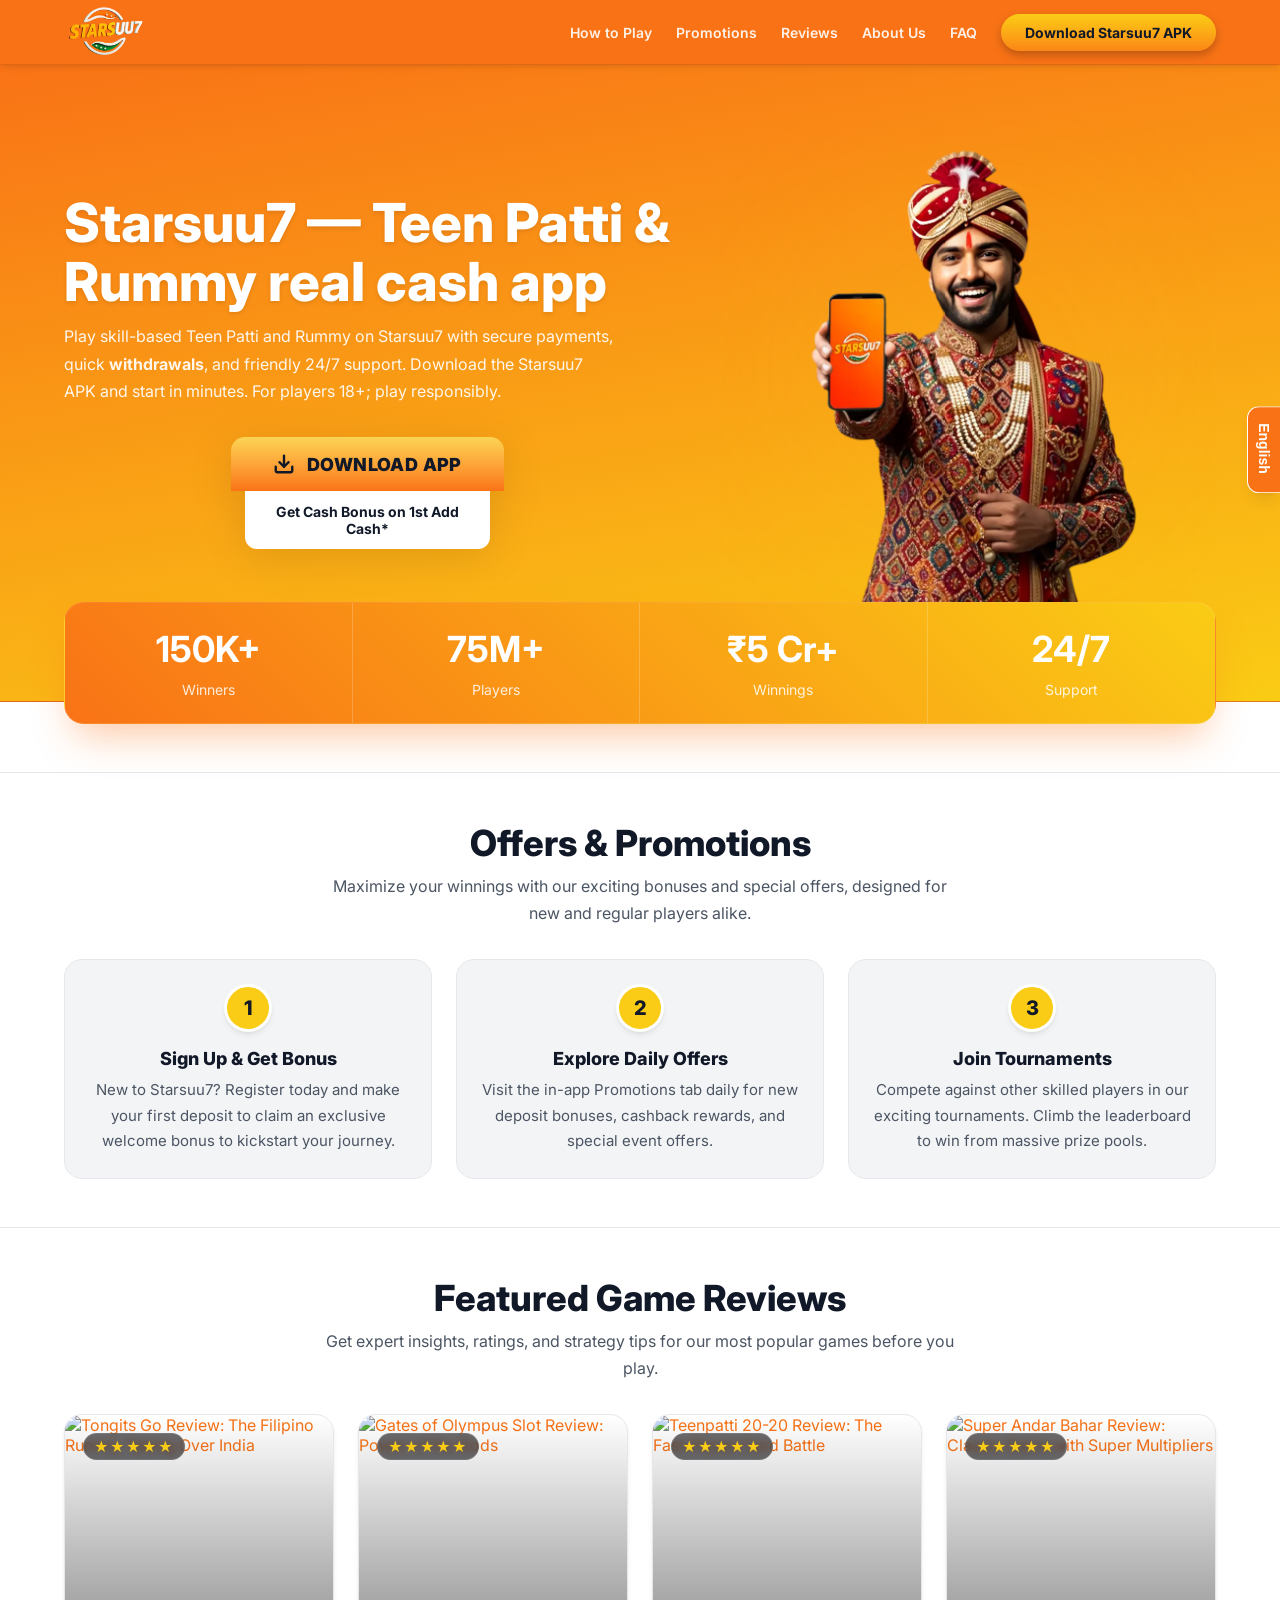
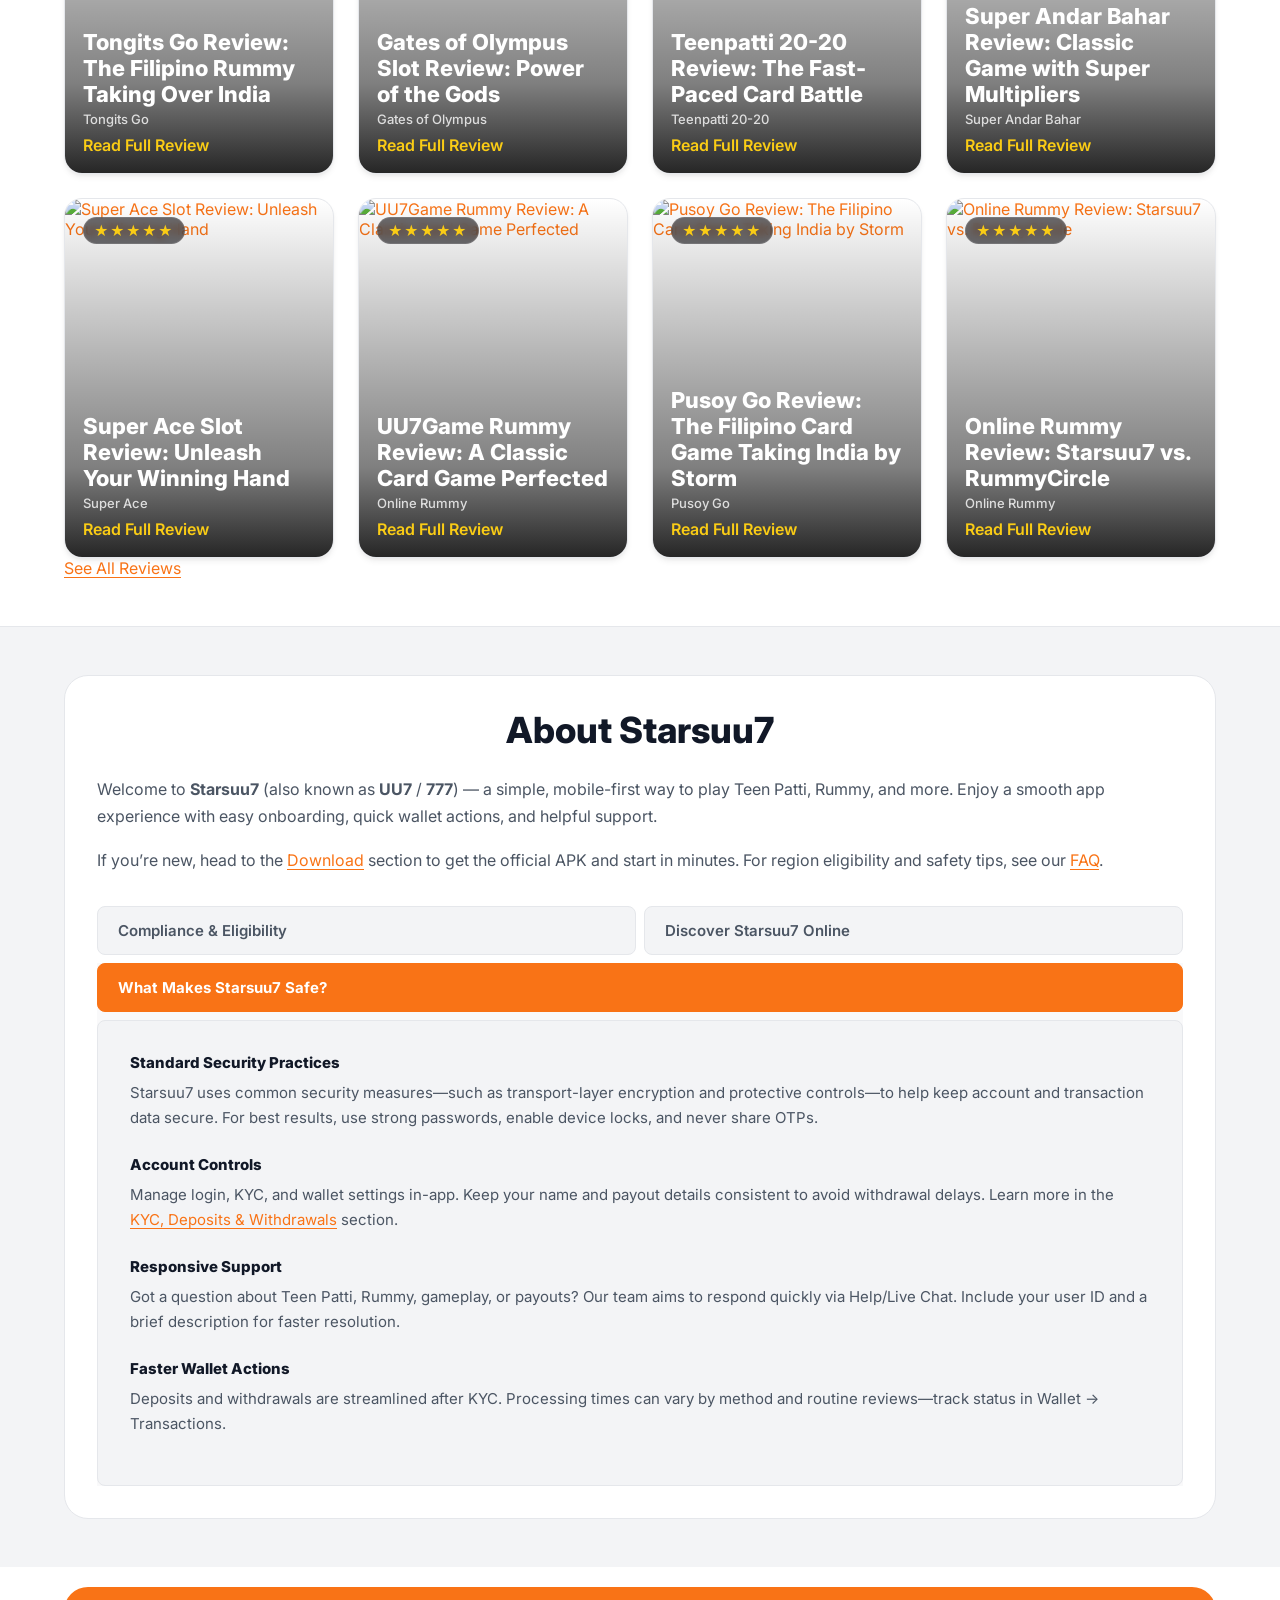
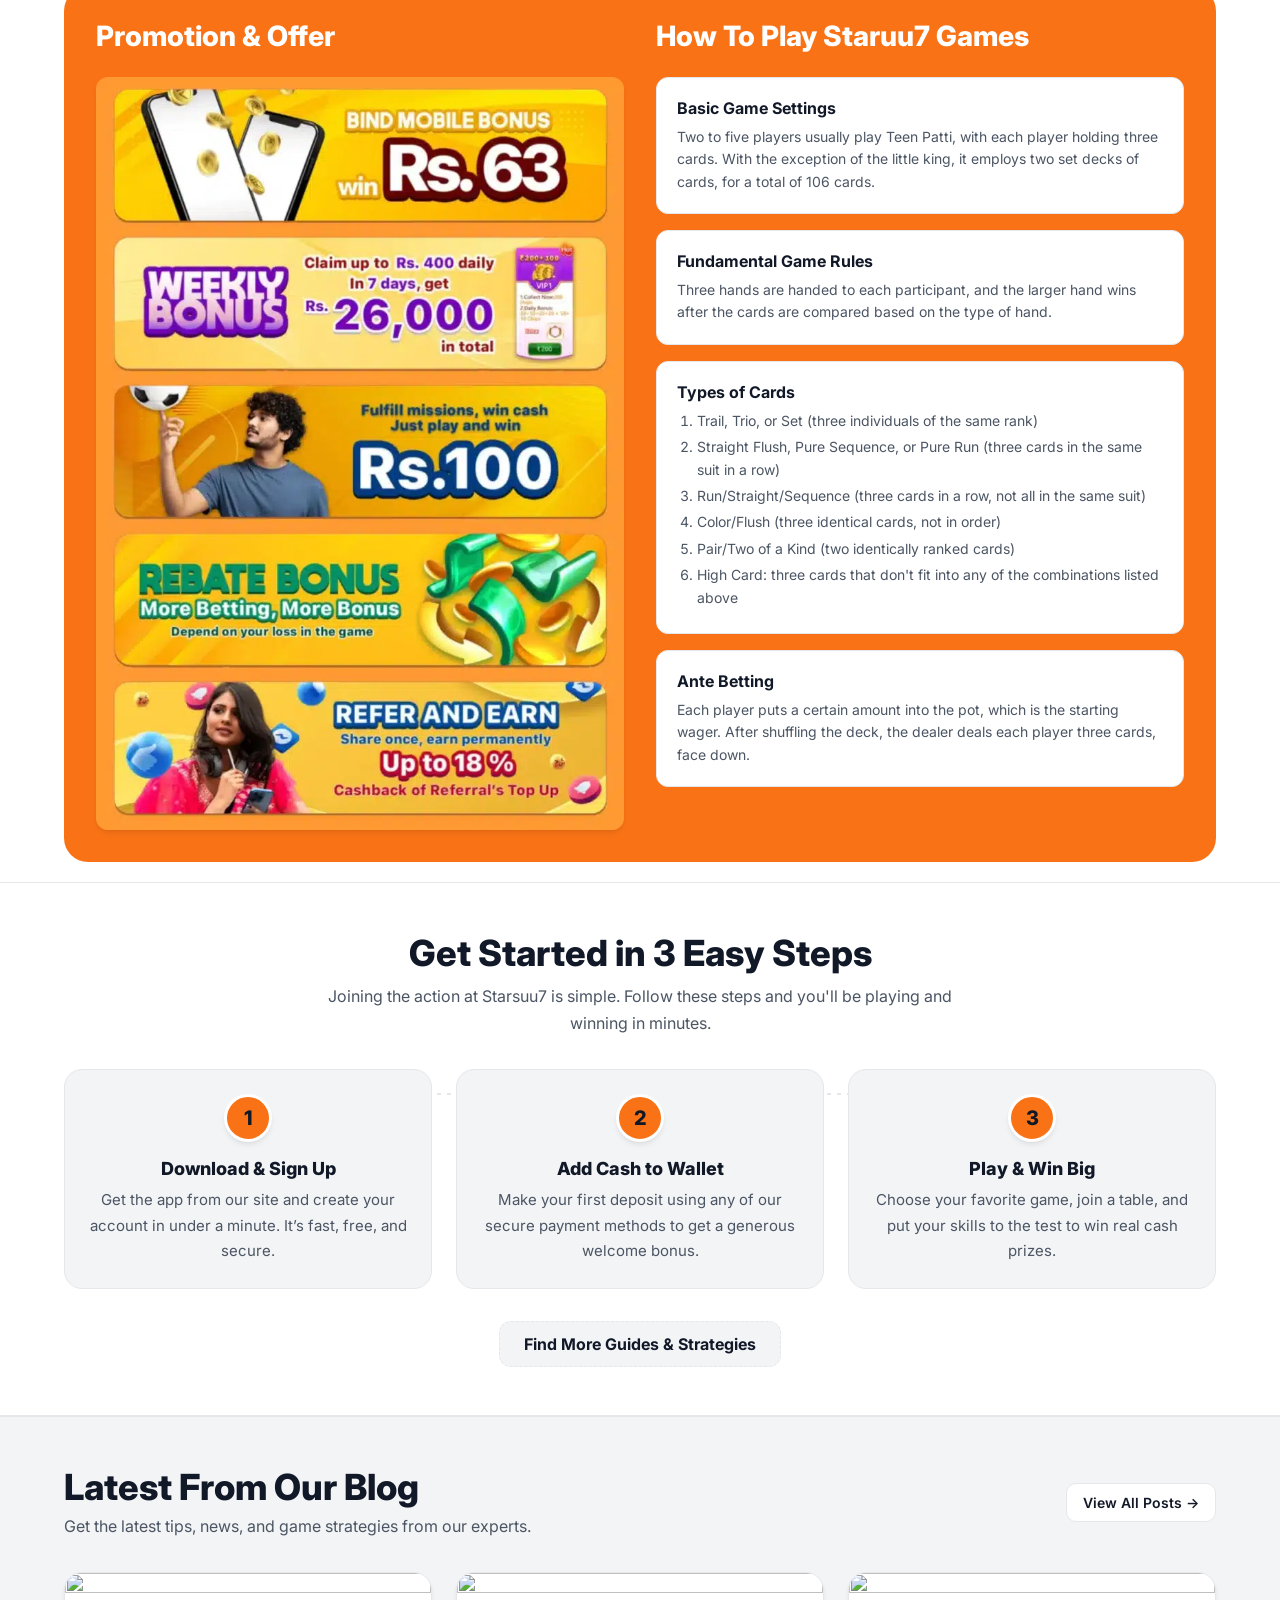
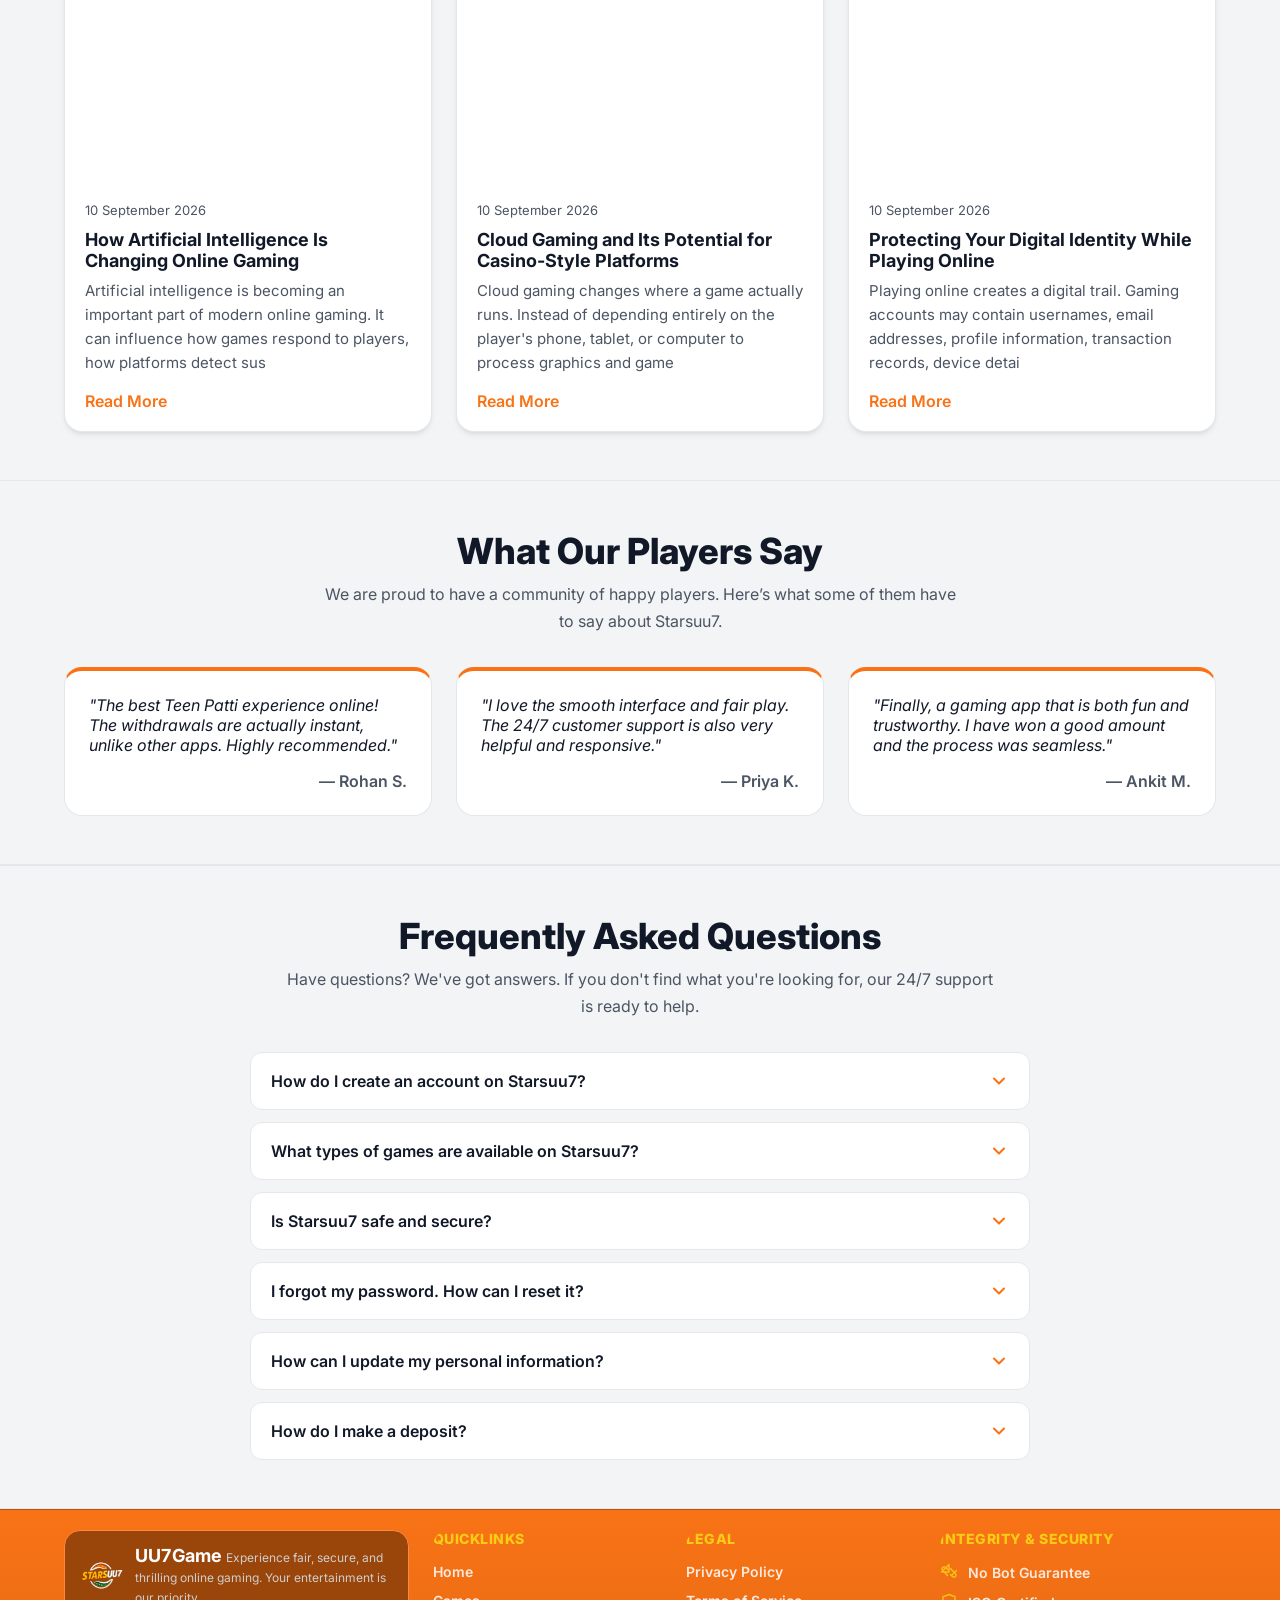
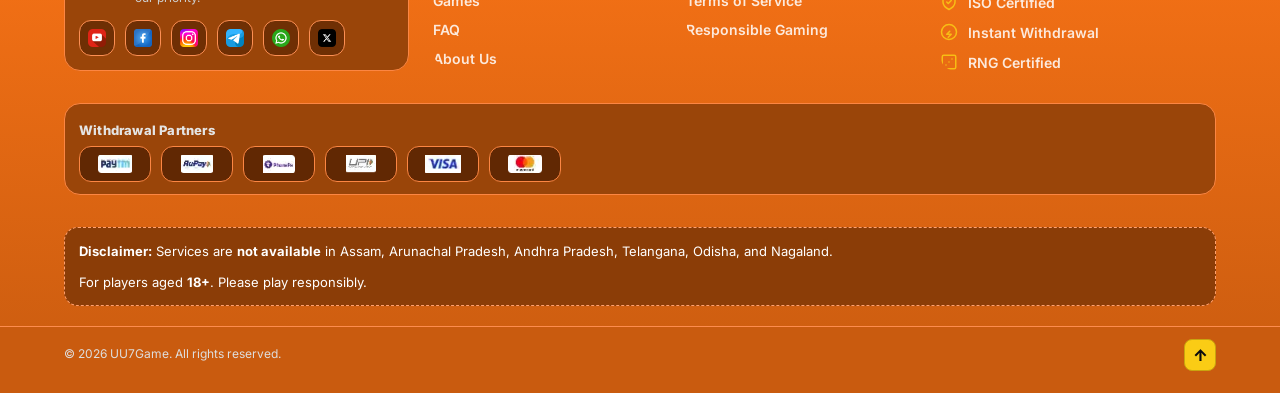
==== index.html @ 99b4b813 "fix(download): remove download card section and direct buttons to APK" ====
<!DOCTYPE html><html lang="en" dir="ltr" data-astro-cid-5hce7sga> <head>
<!-- Google tag (gtag.js) -->
<script async src="https://www.googletagmanager.com/gtag/js?id=G-5QMS3609TQ"></script>
<script>
  window.dataLayer = window.dataLayer || [];
  function gtag(){dataLayer.push(arguments);}
  gtag('js', new Date());

  gtag('config', 'G-5QMS3609TQ');
</script>
<meta charset="utf-8"><meta http-equiv="X-UA-Compatible" content="IE=edge"><meta name="viewport" content="width=device-width, initial-scale=1"><title>Starsuu7 (UU7 • 777) — Teen Patti &amp; Rummy Real Cash App in India</title><meta name="description" content="Play Teen Patti &#38; Rummy on Starsuu7 (also known as UU7 / 777). Secure deposits, instant withdrawals, and 24/7 support. Download Starsuu7 APK and start winning today. 18+ only."><meta name="keywords" content="Starsuu7, UU7, 777, Starsuu7 app, Starsuu7 APK, Teen Patti app, Rummy app, real cash games India, Teen Patti real money, Rummy real money, Starsuu7 download"><link rel="canonical" href="https://uu7stars.com/"><link rel="alternate" hreflang="en" href="https://uu7stars.com/"><link rel="alternate" hreflang="hi" href="https://uu7stars.com/hi/"><link rel="alternate" hreflang="x-default" href="https://uu7stars.com/"><meta name="theme-color" content="#f97316"><meta name="robots" content="index,follow,max-snippet:-1,max-image-preview:large,max-video-preview:-1"><link rel="icon" href="/logo.webp" type="image/webp"><link rel="icon" href="/favicon.ico" sizes="any"><link rel="apple-touch-icon" href="/apple-touch-icon.png"><link rel="manifest" href="/site.webmanifest"><link rel="preconnect" href="https://fonts.googleapis.com"><link rel="preconnect" href="https://fonts.gstatic.com" crossorigin><link href="https://fonts.googleapis.com/css2?family=Inter:wght@400..800&display=swap" rel="stylesheet"><meta property="og:site_name" content="UU7Game"><meta property="og:type" content="website"><meta property="og:locale" content="en_IN"><meta property="og:title" content="Starsuu7 (UU7 • 777) — Teen Patti &#38; Rummy Real Cash App in India"><meta property="og:description" content="Play Teen Patti &#38; Rummy on Starsuu7 (also known as UU7 / 777). Secure deposits, instant withdrawals, and 24/7 support. Download Starsuu7 APK and start winning today. 18+ only."><meta property="og:url" content="https://uu7stars.com/"><meta property="og:image" content="https://uu7stars.com/wordpress/STARSUU7-Game.webp"><meta property="og:image:alt" content="Starsuu7 — Teen Patti & Rummy"><meta name="twitter:card" content="summary_large_image"><meta name="twitter:title" content="Starsuu7 (UU7 • 777) — Teen Patti &#38; Rummy Real Cash App in India"><meta name="twitter:description" content="Play Teen Patti &#38; Rummy on Starsuu7 (also known as UU7 / 777). Secure deposits, instant withdrawals, and 24/7 support. Download Starsuu7 APK and start winning today. 18+ only."><meta name="twitter:image" content="https://uu7stars.com/wordpress/STARSUU7-Game.webp"><meta name="twitter:site" content="@starsuu7"><meta name="ahrefs-site-verification" content="9b4a068be0accae70bb69802a875d1f5d6f987bb64e6f428005d97af07a52f2c"><meta name="google-site-verification" content="yGLWe1FGWdcnaKH7bgfVCE-tMOZDHvLMdOw49TLevfQ"><script async src="https://www.googletagmanager.com/gtag/js?id=G-5K2MD6SBZG"></script><script>(function(){const googleAnalyticsId = "G-5K2MD6SBZG";

        window.dataLayer = window.dataLayer || [];
        function gtag(){ dataLayer.push(arguments); }
        gtag('js', new Date());
        gtag('config', googleAnalyticsId, { send_page_view: true });
      })();</script><meta name="google-site-verification" content="omqROjvFk7tke6DjCYQ8zmpOpWaBt1kuNbqkdh_tM2w" />

<!-- Google tag (gtag.js) -->
<script async src="https://www.googletagmanager.com/gtag/js?id=G-NSX5MEH182"></script>
<script>
  window.dataLayer = window.dataLayer || [];
  function gtag(){dataLayer.push(arguments);}
  gtag('js', new Date());

  gtag('config', 'G-NSX5MEH182');
</script><script type="application/ld+json">[{"@context":"https://schema.org","@type":"Organization","name":"UU7Game","url":"https://uu7stars.com/","logo":{"@type":"ImageObject","url":"https://uu7stars.com/uploads/image-1759834211509-54668189.webp"},"sameAs":["https://x.com/starsuu7india","https://www.facebook.com/starsuu7?referral=uu7website","https://www.instagram.com/starsuu7india","https://www.youtube.com/@StarsUU7","https://t.me/It_can_083","https://whatsapp.com/channel/0029Vb6HYJ2KLaHvG4hKr90Z"],"alternateName":["UU7","777","Starsuu7 App"],"contactPoint":[{"@type":"ContactPoint","contactType":"customer support","availableLanguage":["en"],"url":"https://uu7stars.com/#support"}]},{"@context":"https://schema.org","@type":"WebSite","name":"UU7Game","url":"https://uu7stars.com/","inLanguage":"en-IN","potentialAction":{"@type":"SearchAction","target":"https://uu7stars.com/search?q={search_term_string}","query-input":"required name=search_term_string"}},{"@context":"https://schema.org","@type":"MobileApplication","name":"UU7Game","operatingSystem":"Android","applicationCategory":"GameApplication","inLanguage":"en-IN","url":"https://uu7stars.com/","image":"https://uu7stars.com/uploads/image-1759834211509-54668189.webp","contentRating":"18+","offers":{"@type":"Offer","price":"0","priceCurrency":"INR","availability":"https://schema.org/InStock","url":"https://d4b8otcma5z703.cloudfront.net/apk/UU7.40igyw.apk"},"downloadUrl":"https://d4b8otcma5z703.cloudfront.net/apk/UU7.40igyw.apk","softwareVersion":"1.0.0","fileSize":"22.1 MB","dateModified":"2025-10-03T00:00:00.000Z","publisher":{"@type":"Organization","name":"UU7Game","url":"https://uu7stars.com/","logo":{"@type":"ImageObject","url":"https://uu7stars.com/uploads/image-1759834211509-54668189.webp"}}},{"@context":"https://schema.org","@type":"SoftwareApplication","name":"UU7Game","operatingSystem":"Android","applicationCategory":"GameApplication","offers":{"@type":"Offer","price":"0","priceCurrency":"INR","url":"https://d4b8otcma5z703.cloudfront.net/apk/UU7.40igyw.apk"},"downloadUrl":"https://d4b8otcma5z703.cloudfront.net/apk/UU7.40igyw.apk"},{"@context":"https://schema.org","@type":"WebPage","name":"Starsuu7 (UU7 • 777) — Teen Patti & Rummy Real Cash App in India","description":"Play Teen Patti & Rummy on Starsuu7 (also known as UU7 / 777). Secure deposits, instant withdrawals, and 24/7 support. Download Starsuu7 APK and start winning today. 18+ only.","url":"https://uu7stars.com/","isPartOf":{"@type":"WebSite","url":"https://uu7stars.com/","name":"UU7Game"},"inLanguage":"en-IN"}]</script><link rel="stylesheet" href="/_astro/_slug_.BrQZrVfO.css">
<link rel="stylesheet" href="/_astro/index.D15ZxbO5.css">
<style>@media(max-width:767px){.desktop-layout{display:none!important}.mobile-layout{display:block!important}}@media(min-width:768px){.desktop-layout{display:block!important}.mobile-layout{display:none!important}}.tabbar-safe{grid-template-columns:repeat(4,1fr)!important}</style></head> <body data-astro-cid-5hce7sga> <a id="top" href="#main" class="skiplink" data-astro-cid-5hce7sga>Skip to content</a> <main id="main" data-astro-cid-5hce7sga>   <div class="desktop-layout" data-astro-cid-j7pv25f6> <header class="site-header" role="banner" data-astro-cid-3ef6ksr2> <div class="container bar" data-astro-cid-3ef6ksr2>  <a href="/" class="brand" aria-label="Starsuu7 — Home" data-astro-cid-3ef6ksr2> <img src="/logo.webp" alt="Starsuu7 logo" width="80" height="80" class="logo" decoding="async" loading="eager" data-astro-cid-3ef6ksr2> </a>  <nav class="nav" aria-label="Primary" data-astro-cid-3ef6ksr2> <a href="/#how" class="link" data-analytics="nav_how" data-astro-cid-3ef6ksr2>How to Play</a><a href="/#promos" class="link" data-analytics="nav_promotions" data-astro-cid-3ef6ksr2>Promotions</a><a href="/#testimonials" class="link" data-analytics="nav_reviews" data-astro-cid-3ef6ksr2>Reviews</a><a href="/#about" class="link" data-analytics="nav_about" data-astro-cid-3ef6ksr2>About Us</a><a href="/#faq" class="link" data-analytics="nav_faq" data-astro-cid-3ef6ksr2>FAQ</a>  <a href="https://d4b8otcma5z703.cloudfront.net/apk/UU7.40igyw.apk" download class="btn-header-download" data-analytics="nav_download_cta" aria-label="Download Starsuu7 APK" data-astro-cid-3ef6ksr2> Download Starsuu7 APK </a> </nav>  <details class="mobile" data-mobile-menu data-astro-cid-3ef6ksr2> <summary aria-label="Open menu" class="hamburger" role="button" tabindex="0" data-astro-cid-3ef6ksr2> <svg xmlns="http://www.w3.org/2000/svg" width="24" height="24" viewBox="0 0 24 24" fill="none" stroke="currentColor" stroke-width="2" stroke-linecap="round" stroke-linejoin="round" aria-hidden="true" data-astro-cid-3ef6ksr2> <line x1="4" x2="20" y1="12" y2="12" data-astro-cid-3ef6ksr2></line> <line x1="4" x2="20" y1="6" y2="6" data-astro-cid-3ef6ksr2></line> <line x1="4" x2="20" y1="18" y2="18" data-astro-cid-3ef6ksr2></line> </svg> </summary> <div class="sheet" role="menu" aria-label="Mobile menu" data-astro-cid-3ef6ksr2> <a href="/#how" class="mlink" role="menuitem" data-analytics="nav_how_mobile" data-astro-cid-3ef6ksr2>How to Play</a><a href="/#promos" class="mlink" role="menuitem" data-analytics="nav_promotions_mobile" data-astro-cid-3ef6ksr2>Promotions</a><a href="/#testimonials" class="mlink" role="menuitem" data-analytics="nav_reviews_mobile" data-astro-cid-3ef6ksr2>Reviews</a><a href="/#about" class="mlink" role="menuitem" data-analytics="nav_about_mobile" data-astro-cid-3ef6ksr2>About Us</a><a href="/#faq" class="mlink" role="menuitem" data-analytics="nav_faq_mobile" data-astro-cid-3ef6ksr2>FAQ</a>  <a href="https://d4b8otcma5z703.cloudfront.net/apk/UU7.40igyw.apk" download class="mbtn" role="menuitem" data-analytics="nav_download_cta_mobile" data-astro-cid-3ef6ksr2>Download Starsuu7 APK</a> </div> </details> </div> </header>  <script>
  // Script remains unchanged
  (function(){ const menu = document.querySelector('details[data-mobile-menu]'); const summary = menu?.querySelector('summary.hamburger'); const sheet = menu?.querySelector('.sheet'); if (!menu || !summary || !sheet) return; function openMenu() { menu.setAttribute('open', ''); } function closeMenu() { menu.removeAttribute('open'); } summary.addEventListener('click', (e) => { e.preventDefault(); menu.hasAttribute('open') ? closeMenu() : openMenu(); }, { passive: false }); summary.addEventListener('keydown', (e) => { if (e.key === 'Enter' || e.key === ' ') { e.preventDefault(); menu.hasAttribute('open') ? closeMenu() : openMenu(); } }); document.addEventListener('click', (e) => { if (!menu.hasAttribute('open')) return; const t = e.target; if (!(t instanceof Element)) return; if (!t.closest('details[data-mobile-menu]')) closeMenu(); }); sheet.addEventListener('click', (e) => { const t = e.target; if (t instanceof Element && t.closest('a')) closeMenu(); }); function haptic(){ try { navigator.vibrate && navigator.vibrate(12); } catch(_) {} } document.addEventListener('click', (e) => { const el = e.target; const a = el && el.closest && el.closest('[data-analytics]'); if (!a) return; const name = a.getAttribute('data-analytics') || 'nav_click'; try { if (window.gtag) window.gtag('event', name, { label: name }); } catch(_){} haptic(); }, { passive: true }); })();
</script> <main data-astro-cid-j7pv25f6>  <section class="hero" role="region" aria-label="Starsuu7 introduction" data-astro-cid-bbe6dxrz> <div class="container hero__inner" data-astro-cid-bbe6dxrz> <div class="hero__copy" data-astro-cid-bbe6dxrz>  <h1 data-astro-cid-bbe6dxrz>Starsuu7 — Teen Patti &amp; Rummy real cash app</h1>  <p class="lead" data-astro-cid-bbe6dxrz>Play skill-based Teen Patti and Rummy on Starsuu7 with secure payments, quick <strong>withdrawals</strong>, and friendly 24/7 support. Download the Starsuu7 APK and start in minutes. For players 18+; play responsibly.</p> <div class="cta-group" data-astro-cid-bbe6dxrz>  <a href="https://d4b8otcma5z703.cloudfront.net/apk/UU7.40igyw.apk" download class="hero-cta-unit" aria-label="Download the Starsuu7 app" data-astro-cid-bbe6dxrz> <div class="btn-hero-top" data-astro-cid-bbe6dxrz> <svg aria-hidden="true" viewBox="0 0 24 24" width="22" height="22" fill="none" stroke="currentColor" stroke-width="2.6" stroke-linecap="round" stroke-linejoin="round" data-astro-cid-bbe6dxrz> <path d="M21 15v4a2 2 0 0 1-2 2H5a2 2 0 0 1-2-2v-4" data-astro-cid-bbe6dxrz></path> <polyline points="7 10 12 15 17 10" data-astro-cid-bbe6dxrz></polyline> <line x1="12" x2="12" y1="15" y2="3" data-astro-cid-bbe6dxrz></line> </svg>  <span data-astro-cid-bbe6dxrz>Download App</span> </div> <div class="btn-hero-bonus" data-astro-cid-bbe6dxrz>  Get Cash Bonus on 1st Add Cash* </div> </a> </div> </div> <div class="art-wrap" data-astro-cid-bbe6dxrz> <picture class="hero-art-picture" data-astro-cid-bbe6dxrz> <source srcset="/wordpress/STARSUU7-Game.webp 1x" type="image/webp" data-astro-cid-bbe6dxrz> <img class="hero__art" src="/wordpress/STARSUU7-Game.webp" alt="Starsuu7 app — Teen Patti &#38; Rummy real cash games" decoding="async" fetchpriority="high" loading="eager" width="1160" height="1000" sizes="(max-width: 980px) 90vw, 44vw" data-astro-cid-bbe6dxrz> </picture> <noscript> <img class="hero__art noscript" src="/wordpress/STARSUU7-Game.webp" width="1160" height="1000" alt="Starsuu7 app — Teen Patti &#38; Rummy real cash games" data-astro-cid-bbe6dxrz> </noscript> </div> </div> </section>  <section class="stats-section" data-astro-cid-bhxv2qxz> <div class="container" data-astro-cid-bhxv2qxz> <div class="stats-card" data-astro-cid-bhxv2qxz> <div class="stat" data-astro-cid-bhxv2qxz> <span class="stat__num" data-astro-cid-bhxv2qxz>150K+</span>  <span class="stat__label" data-astro-cid-bhxv2qxz>Winners</span> </div> <div class="stat" data-astro-cid-bhxv2qxz> <span class="stat__num" data-astro-cid-bhxv2qxz>75M+</span>  <span class="stat__label" data-astro-cid-bhxv2qxz>Players</span> </div> <div class="stat" data-astro-cid-bhxv2qxz> <span class="stat__num" data-astro-cid-bhxv2qxz>₹5 Cr+</span>  <span class="stat__label" data-astro-cid-bhxv2qxz>Winnings</span> </div> <div class="stat" data-astro-cid-bhxv2qxz> <span class="stat__num" data-astro-cid-bhxv2qxz>24/7</span>  <span class="stat__label" data-astro-cid-bhxv2qxz>Support</span> </div> </div> </div> </section>  <section class="promos-section-steps" data-astro-cid-mlur2e2m> <div class="container" data-astro-cid-mlur2e2m> <header class="section-head" data-astro-cid-mlur2e2m>  <h2 data-astro-cid-mlur2e2m>Offers &amp; Promotions</h2> <p class="muted" data-astro-cid-mlur2e2m>Maximize your winnings with our exciting bonuses and special offers, designed for new and regular players alike.</p> </header> <div class="grid" data-astro-cid-mlur2e2m>  <div class="step-card" data-astro-cid-mlur2e2m> <div class="number" aria-hidden="true" data-astro-cid-mlur2e2m>1</div> <h3 class="title" data-astro-cid-mlur2e2m>Sign Up &amp; Get Bonus</h3> <p class="body" data-astro-cid-mlur2e2m>New to Starsuu7? Register today and make your first deposit to claim an exclusive welcome bonus to kickstart your journey.</p> </div><div class="step-card" data-astro-cid-mlur2e2m> <div class="number" aria-hidden="true" data-astro-cid-mlur2e2m>2</div> <h3 class="title" data-astro-cid-mlur2e2m>Explore Daily Offers</h3> <p class="body" data-astro-cid-mlur2e2m>Visit the in-app Promotions tab daily for new deposit bonuses, cashback rewards, and special event offers.</p> </div><div class="step-card" data-astro-cid-mlur2e2m> <div class="number" aria-hidden="true" data-astro-cid-mlur2e2m>3</div> <h3 class="title" data-astro-cid-mlur2e2m>Join Tournaments</h3> <p class="body" data-astro-cid-mlur2e2m>Compete against other skilled players in our exciting tournaments. Climb the leaderboard to win from massive prize pools.</p> </div> </div> </div> </section>  <section id="games" class="game-grid-section" data-astro-cid-t3j5dbjl> <div class="container" data-astro-cid-t3j5dbjl> <header class="section-head" data-astro-cid-t3j5dbjl>  <h2 data-astro-cid-t3j5dbjl>Featured Game Reviews</h2> <p class="muted" data-astro-cid-t3j5dbjl>Get expert insights, ratings, and strategy tips for our most popular games before you play.</p> </header> <div class="grid" data-astro-cid-t3j5dbjl> <a href="/reviews/tongits-go-review" class="game-card" data-astro-cid-t3j5dbjl> <img src="https://admin.starsuu7game.com/uploads/image-1759849300769-49487057.webp" alt="Tongits Go Review: The Filipino Rummy Taking Over India" class="art" loading="lazy" width="300" height="400" data-astro-cid-t3j5dbjl> <div class="overlay" data-astro-cid-t3j5dbjl>  <div class="rating" aria-label="Rating: 4.5 out of 5 stars" data-astro-cid-t3j5dbjl> ★★★★★ </div> <div class="content" data-astro-cid-t3j5dbjl> <h3 class="title" data-astro-cid-t3j5dbjl>Tongits Go Review: The Filipino Rummy Taking Over India</h3> <span class="category" data-astro-cid-t3j5dbjl>Tongits Go</span>  <span class="cta" data-astro-cid-t3j5dbjl>Read Full Review</span> </div> </div> </a><a href="/reviews/gates-of-olympus-review" class="game-card" data-astro-cid-t3j5dbjl> <img src="https://admin.starsuu7game.com/uploads/image-1759849530547-541997101.webp" alt="Gates of Olympus Slot Review: Power of the Gods" class="art" loading="lazy" width="300" height="400" data-astro-cid-t3j5dbjl> <div class="overlay" data-astro-cid-t3j5dbjl>  <div class="rating" aria-label="Rating: 4.9 out of 5 stars" data-astro-cid-t3j5dbjl> ★★★★★ </div> <div class="content" data-astro-cid-t3j5dbjl> <h3 class="title" data-astro-cid-t3j5dbjl>Gates of Olympus Slot Review: Power of the Gods</h3> <span class="category" data-astro-cid-t3j5dbjl>Gates of Olympus</span>  <span class="cta" data-astro-cid-t3j5dbjl>Read Full Review</span> </div> </div> </a><a href="/reviews/teenpatti-20-20-review" class="game-card" data-astro-cid-t3j5dbjl> <img src="https://admin.starsuu7game.com/uploads/image-1759849778011-795466697.webp" alt="Teenpatti 20-20 Review: The Fast-Paced Card Battle" class="art" loading="lazy" width="300" height="400" data-astro-cid-t3j5dbjl> <div class="overlay" data-astro-cid-t3j5dbjl>  <div class="rating" aria-label="Rating: 4.5 out of 5 stars" data-astro-cid-t3j5dbjl> ★★★★★ </div> <div class="content" data-astro-cid-t3j5dbjl> <h3 class="title" data-astro-cid-t3j5dbjl>Teenpatti 20-20 Review: The Fast-Paced Card Battle</h3> <span class="category" data-astro-cid-t3j5dbjl>Teenpatti 20-20</span>  <span class="cta" data-astro-cid-t3j5dbjl>Read Full Review</span> </div> </div> </a><a href="/reviews/super-andar-bahar-review" class="game-card" data-astro-cid-t3j5dbjl> <img src="https://admin.starsuu7game.com/uploads/image-1759849712382-511748770.webp" alt="Super Andar Bahar Review: Classic Game with Super Multipliers" class="art" loading="lazy" width="300" height="400" data-astro-cid-t3j5dbjl> <div class="overlay" data-astro-cid-t3j5dbjl>  <div class="rating" aria-label="Rating: 4.7 out of 5 stars" data-astro-cid-t3j5dbjl> ★★★★★ </div> <div class="content" data-astro-cid-t3j5dbjl> <h3 class="title" data-astro-cid-t3j5dbjl>Super Andar Bahar Review: Classic Game with Super Multipliers</h3> <span class="category" data-astro-cid-t3j5dbjl>Super Andar Bahar</span>  <span class="cta" data-astro-cid-t3j5dbjl>Read Full Review</span> </div> </div> </a><a href="/reviews/super-ace-review" class="game-card" data-astro-cid-t3j5dbjl> <img src="https://admin.starsuu7game.com/uploads/image-1759849694841-519688884.webp" alt="Super Ace Slot Review: Unleash Your Winning Hand" class="art" loading="lazy" width="300" height="400" data-astro-cid-t3j5dbjl> <div class="overlay" data-astro-cid-t3j5dbjl>  <div class="rating" aria-label="Rating: 4.7 out of 5 stars" data-astro-cid-t3j5dbjl> ★★★★★ </div> <div class="content" data-astro-cid-t3j5dbjl> <h3 class="title" data-astro-cid-t3j5dbjl>Super Ace Slot Review: Unleash Your Winning Hand</h3> <span class="category" data-astro-cid-t3j5dbjl>Super Ace</span>  <span class="cta" data-astro-cid-t3j5dbjl>Read Full Review</span> </div> </div> </a><a href="/reviews/rummy-review" class="game-card" data-astro-cid-t3j5dbjl> <img src="https://admin.starsuu7game.com/uploads/image-1759854773073-181713443.webp" alt="UU7Game Rummy Review: A Classic Card Game Perfected" class="art" loading="lazy" width="300" height="400" data-astro-cid-t3j5dbjl> <div class="overlay" data-astro-cid-t3j5dbjl>  <div class="rating" aria-label="Rating: 4.8 out of 5 stars" data-astro-cid-t3j5dbjl> ★★★★★ </div> <div class="content" data-astro-cid-t3j5dbjl> <h3 class="title" data-astro-cid-t3j5dbjl>UU7Game Rummy Review: A Classic Card Game Perfected</h3> <span class="category" data-astro-cid-t3j5dbjl>Online Rummy</span>  <span class="cta" data-astro-cid-t3j5dbjl>Read Full Review</span> </div> </div> </a><a href="/reviews/pusoy-go-review" class="game-card" data-astro-cid-t3j5dbjl> <img src="https://admin.starsuu7game.com/uploads/image-1759849687482-834898524.webp" alt="Pusoy Go Review: The Filipino Card Game Taking India by Storm" class="art" loading="lazy" width="300" height="400" data-astro-cid-t3j5dbjl> <div class="overlay" data-astro-cid-t3j5dbjl>  <div class="rating" aria-label="Rating: 4.6 out of 5 stars" data-astro-cid-t3j5dbjl> ★★★★★ </div> <div class="content" data-astro-cid-t3j5dbjl> <h3 class="title" data-astro-cid-t3j5dbjl>Pusoy Go Review: The Filipino Card Game Taking India by Storm</h3> <span class="category" data-astro-cid-t3j5dbjl>Pusoy Go</span>  <span class="cta" data-astro-cid-t3j5dbjl>Read Full Review</span> </div> </div> </a><a href="/reviews/online-rummy-review" class="game-card" data-astro-cid-t3j5dbjl> <img src="https://admin.starsuu7game.com/uploads/image-1759855080065-187314681.webp" alt="Online Rummy Review: Starsuu7 vs. RummyCircle" class="art" loading="lazy" width="300" height="400" data-astro-cid-t3j5dbjl> <div class="overlay" data-astro-cid-t3j5dbjl>  <div class="rating" aria-label="Rating: 4.9 out of 5 stars" data-astro-cid-t3j5dbjl> ★★★★★ </div> <div class="content" data-astro-cid-t3j5dbjl> <h3 class="title" data-astro-cid-t3j5dbjl>Online Rummy Review: Starsuu7 vs. RummyCircle</h3> <span class="category" data-astro-cid-t3j5dbjl>Online Rummy</span>  <span class="cta" data-astro-cid-t3j5dbjl>Read Full Review</span> </div> </div> </a> </div> <div class="more-link-container" data-astro-cid-t3j5dbjl>  <a href="/reviews/" class="btn-view-all" data-astro-cid-t3j5dbjl> See All Reviews </a> </div> </div> </section>  <section id="about" class="about-section" data-astro-cid-36vx2nbi> <div class="container" data-astro-cid-36vx2nbi> <div class="about-box" data-astro-cid-36vx2nbi> <header class="section-head" data-astro-cid-36vx2nbi>  <h2 data-astro-cid-36vx2nbi>About Starsuu7</h2> <div class="intro-text" data-astro-cid-36vx2nbi>  <p data-astro-cid-36vx2nbi>Welcome to <strong>Starsuu7</strong> (also known as <strong>UU7</strong> / <strong>777</strong>) — a simple, mobile-first way to play Teen Patti, Rummy, and more. Enjoy a smooth app experience with easy onboarding, quick wallet actions, and helpful support.</p> <p data-astro-cid-36vx2nbi>If you’re new, head to the <a href="https://d4b8otcma5z703.cloudfront.net/apk/UU7.40igyw.apk" download>Download</a> section to get the official APK and start in minutes. For region eligibility and safety tips, see our <a href="/faq#compliance">FAQ</a>.</p> </div> </header> <div class="tabs-accordion-container" data-astro-cid-36vx2nbi>  <details class="accordion-item" open data-astro-cid-36vx2nbi> <summary class="accordion-title" data-astro-cid-36vx2nbi> <span class="accordion-title-text" data-astro-cid-36vx2nbi>What Makes Starsuu7 Safe?</span> <svg class="icon" viewBox="0 0 24 24" aria-hidden="true" data-astro-cid-36vx2nbi><path d="m6 9 6 6 6-6" data-astro-cid-36vx2nbi></path></svg> </summary> <div class="accordion-content" data-astro-cid-36vx2nbi> <h4 data-astro-cid-36vx2nbi>Standard Security Practices</h4> <p data-astro-cid-36vx2nbi>Starsuu7 uses common security measures—such as transport-layer encryption and protective controls—to help keep account and transaction data secure. For best results, use strong passwords, enable device locks, and never share OTPs.</p> <h4 data-astro-cid-36vx2nbi>Account Controls</h4> <p data-astro-cid-36vx2nbi>Manage login, KYC, and wallet settings in-app. Keep your name and payout details consistent to avoid withdrawal delays. Learn more in the <a href="/faq#payments">KYC, Deposits &amp; Withdrawals</a> section.</p> <h4 data-astro-cid-36vx2nbi>Responsive Support</h4> <p data-astro-cid-36vx2nbi>Got a question about Teen Patti, Rummy, gameplay, or payouts? Our team aims to respond quickly via Help/Live Chat. Include your user ID and a brief description for faster resolution.</p> <h4 data-astro-cid-36vx2nbi>Faster Wallet Actions</h4> <p data-astro-cid-36vx2nbi>Deposits and withdrawals are streamlined after KYC. Processing times can vary by method and routine reviews—track status in Wallet → Transactions.</p> </div> </details>  <details class="accordion-item" data-astro-cid-36vx2nbi> <summary class="accordion-title" data-astro-cid-36vx2nbi> <span class="accordion-title-text" data-astro-cid-36vx2nbi>Compliance &amp; Eligibility</span> <svg class="icon" viewBox="0 0 24 24" aria-hidden="true" data-astro-cid-36vx2nbi><path d="m6 9 6 6 6-6" data-astro-cid-36vx2nbi></path></svg> </summary> <div class="accordion-content" data-astro-cid-36vx2nbi> <p data-astro-cid-36vx2nbi>Availability for real-money, skill-based play varies by state in India. Services are <strong>not available</strong> in <em>Assam, Arunachal Pradesh, Andhra Pradesh, Telangana, Odisha, and Nagaland</em>. Starsuu7 is for players <strong>18+</strong>. Please review local rules before playing and see our <a href="/faq#compliance">FAQ on legality &amp; eligibility</a>.</p> <h4 data-astro-cid-36vx2nbi>Fair-Play Approach</h4> <p data-astro-cid-36vx2nbi>Games are designed for skill-based entertainment. Start at low stakes, learn hand rankings and table etiquette, and play responsibly.</p> <h4 data-astro-cid-36vx2nbi>Helpful Links</h4> <p data-astro-cid-36vx2nbi>• <a href="https://d4b8otcma5z703.cloudfront.net/apk/UU7.40igyw.apk" download>Download Starsuu7 (UU7 • 777) APK</a> • <a href="/faq#promos">Promotions &amp; Welcome Bonus</a> • <a href="/faq#responsible">Responsible Play</a></p> </div> </details>  <details class="accordion-item" data-astro-cid-36vx2nbi> <summary class="accordion-title" data-astro-cid-36vx2nbi> <span class="accordion-title-text" data-astro-cid-36vx2nbi>Discover Starsuu7 Online</span> <svg class="icon" viewBox="0 0 24 24" aria-hidden="true" data-astro-cid-36vx2nbi><path d="m6 9 6 6 6-6" data-astro-cid-36vx2nbi></path></svg> </summary> <div class="accordion-content" data-astro-cid-36vx2nbi> <h4 data-astro-cid-36vx2nbi>Game Highlights</h4> <p data-astro-cid-36vx2nbi>Explore Teen Patti, Rummy, Andar Bahar, Dragon vs Tiger, and more—new titles are added periodically. Jump in from the <a href="/#games">Games</a> section or go straight to the <a href="https://d4b8otcma5z703.cloudfront.net/apk/UU7.40igyw.apk" download>Download</a> button to play on Android.</p> <h4 data-astro-cid-36vx2nbi>Smooth Mobile Experience</h4> <p data-astro-cid-36vx2nbi>Starsuu7 runs great on modern Android devices. For the best experience, keep your OS updated and disable aggressive battery savers that can throttle live gameplay.</p> <h4 data-astro-cid-36vx2nbi>Get the APK</h4> <p data-astro-cid-36vx2nbi>Install the latest build from the official site. Use the primary CDN or the mirror link based on your network conditions: visit <a href="https://d4b8otcma5z703.cloudfront.net/apk/UU7.40igyw.apk" download>Download Starsuu7 APK</a>.</p> </div> </details> </div> </div> </div> </section>  <script type="module">const o=document.querySelectorAll(".accordion-item");o.forEach(e=>{e.addEventListener("click",()=>{o.forEach(c=>{c!==e&&c.removeAttribute("open")})})});</script> <section id="promos" class="promo-how-section" data-astro-cid-v4wlowov> <div class="container" data-astro-cid-v4wlowov> <div class="promo-box" data-astro-cid-v4wlowov> <div class="grid" data-astro-cid-v4wlowov> <!-- Left Column: Promotions --> <div class="column" data-astro-cid-v4wlowov>  <h2 class="section-title" data-astro-cid-v4wlowov>Promotion &amp; Offer</h2> <div class="promo-banners" data-astro-cid-v4wlowov> <img src="/wordpress/promotion-768x1095.webp" alt="Promotion banner" loading="lazy" width="768" height="1095" data-astro-cid-v4wlowov> </div> </div> <!-- Right Column: How To Play --> <div class="column" data-astro-cid-v4wlowov>  <h2 class="section-title" data-astro-cid-v4wlowov>How To Play Staruu7 Games</h2> <div class="how-to-cards" data-astro-cid-v4wlowov>  <div class="how-to-card" data-astro-cid-v4wlowov> <h3 data-astro-cid-v4wlowov>Basic Game Settings</h3> <p data-astro-cid-v4wlowov>Two to five players usually play Teen Patti, with each player holding three cards. With the exception of the little king, it employs two set decks of cards, for a total of 106 cards.</p>  </div><div class="how-to-card" data-astro-cid-v4wlowov> <h3 data-astro-cid-v4wlowov>Fundamental Game Rules</h3> <p data-astro-cid-v4wlowov>Three hands are handed to each participant, and the larger hand wins after the cards are compared based on the type of hand.</p>  </div><div class="how-to-card" data-astro-cid-v4wlowov> <h3 data-astro-cid-v4wlowov>Types of Cards</h3>  <ol data-astro-cid-v4wlowov> <li data-astro-cid-v4wlowov>Trail, Trio, or Set (three individuals of the same rank)</li><li data-astro-cid-v4wlowov>Straight Flush, Pure Sequence, or Pure Run (three cards in the same suit in a row)</li><li data-astro-cid-v4wlowov>Run/Straight/Sequence (three cards in a row, not all in the same suit)</li><li data-astro-cid-v4wlowov>Color/Flush (three identical cards, not in order)</li><li data-astro-cid-v4wlowov>Pair/Two of a Kind (two identically ranked cards)</li><li data-astro-cid-v4wlowov>High Card: three cards that don&#39;t fit into any of the combinations listed above</li> </ol> </div><div class="how-to-card" data-astro-cid-v4wlowov> <h3 data-astro-cid-v4wlowov>Ante Betting</h3> <p data-astro-cid-v4wlowov>Each player puts a certain amount into the pot, which is the starting wager. After shuffling the deck, the dealer deals each player three cards, face down.</p>  </div> </div> </div> </div> </div> </div> </section>  <section id="how" class="how-to-play-section" aria-labelledby="howto-title" data-astro-cid-3audfr2a> <div class="container" data-astro-cid-3audfr2a> <header class="section-head" data-astro-cid-3audfr2a>  <h2 id="howto-title" data-astro-cid-3audfr2a>Get Started in 3 Easy Steps</h2> <p class="muted" data-astro-cid-3audfr2a>Joining the action at Starsuu7 is simple. Follow these steps and you&#39;ll be playing and winning in minutes.</p> </header>  <script type="application/ld+json">{"@context":"https://schema.org","@type":"HowTo","name":"Get Started in 3 Easy Steps","description":"Joining the action at Starsuu7 is simple. Follow these steps and you'll be playing and winning in minutes.","step":[{"@type":"HowToStep","position":1,"name":"Download & Sign Up","url":"#how-step-1","itemListElement":[{"@type":"HowToDirection","text":"Get the app from our site and create your account in under a minute. It’s fast, free, and secure."}]},{"@type":"HowToStep","position":2,"name":"Add Cash to Wallet","url":"#how-step-2","itemListElement":[{"@type":"HowToDirection","text":"Make your first deposit using any of our secure payment methods to get a generous welcome bonus."}]},{"@type":"HowToStep","position":3,"name":"Play & Win Big","url":"#how-step-3","itemListElement":[{"@type":"HowToDirection","text":"Choose your favorite game, join a table, and put your skills to the test to win real cash prizes."}]}]}</script> <div class="grid" data-astro-cid-3audfr2a>  <div class="step-card" id="how-step-1" data-astro-cid-3audfr2a> <div class="number" aria-hidden="true" data-astro-cid-3audfr2a>1</div> <h3 class="title" data-astro-cid-3audfr2a>Download &amp; Sign Up</h3> <p class="body" data-astro-cid-3audfr2a>Get the app from our site and create your account in under a minute. It’s fast, free, and secure.</p> </div><div class="step-card" id="how-step-2" data-astro-cid-3audfr2a> <div class="number" aria-hidden="true" data-astro-cid-3audfr2a>2</div> <h3 class="title" data-astro-cid-3audfr2a>Add Cash to Wallet</h3> <p class="body" data-astro-cid-3audfr2a>Make your first deposit using any of our secure payment methods to get a generous welcome bonus.</p> </div><div class="step-card" id="how-step-3" data-astro-cid-3audfr2a> <div class="number" aria-hidden="true" data-astro-cid-3audfr2a>3</div> <h3 class="title" data-astro-cid-3audfr2a>Play &amp; Win Big</h3> <p class="body" data-astro-cid-3audfr2a>Choose your favorite game, join a table, and put your skills to the test to win real cash prizes.</p> </div> </div> <div class="more-link-container" data-astro-cid-3audfr2a>  <a href="/blog/" class="btn-view-all" data-astro-cid-3audfr2a> Find More Guides &amp; Strategies </a> </div> </div> </section>  <section class="recent-blogs-section" data-astro-cid-52cienrb><div class="container" data-astro-cid-52cienrb><header class="section-head" data-astro-cid-52cienrb><div data-astro-cid-52cienrb><h2 data-astro-cid-52cienrb>Latest From Our Blog</h2><p class="muted" data-astro-cid-52cienrb>Get the latest tips, news, and game strategies from our experts.</p></div><a href="/blog/" class="btn-view-all" data-astro-cid-52cienrb>View All Posts →</a></header><div class="post-grid" data-astro-cid-52cienrb><article class="post-card" data-astro-cid-52cienrb><a href="/blog/how-artificial-intelligence-is-changing-online-gaming" class="card-image-link" aria-label="Read more about How Artificial Intelligence Is Changing Online Gaming" data-astro-cid-52cienrb><img src="https://admin.starsuu7game.com/uploads/image-1789036468600-235386732.webp" alt="" loading="lazy" width="400" height="250" class="card-image" data-astro-cid-52cienrb></a><div class="card-content" data-astro-cid-52cienrb><p class="card-meta" data-astro-cid-52cienrb><time datetime="2026-09-10T10:34:50.181Z" data-astro-cid-52cienrb>10 September 2026</time></p><h3 class="card-title" data-astro-cid-52cienrb><a href="/blog/how-artificial-intelligence-is-changing-online-gaming" data-astro-cid-52cienrb>How Artificial Intelligence Is Changing Online Gaming</a></h3><p class="card-excerpt" data-astro-cid-52cienrb>Artificial intelligence is becoming an important part of modern online gaming. It can influence how games respond to players, how platforms detect sus</p><a href="/blog/how-artificial-intelligence-is-changing-online-gaming" class="read-more-link" aria-label="Read more about How Artificial Intelligence Is Changing Online Gaming" data-astro-cid-52cienrb>Read More</a></div></article><article class="post-card" data-astro-cid-52cienrb><a href="/blog/cloud-gaming-and-its-potential-for-casino-style-platforms" class="card-image-link" aria-label="Read more about Cloud Gaming and Its Potential for Casino-Style Platforms" data-astro-cid-52cienrb><img src="https://admin.starsuu7game.com/uploads/image-1789036193659-758407674.webp" alt="" loading="lazy" width="400" height="250" class="card-image" data-astro-cid-52cienrb></a><div class="card-content" data-astro-cid-52cienrb><p class="card-meta" data-astro-cid-52cienrb><time datetime="2026-09-10T10:29:57.580Z" data-astro-cid-52cienrb>10 September 2026</time></p><h3 class="card-title" data-astro-cid-52cienrb><a href="/blog/cloud-gaming-and-its-potential-for-casino-style-platforms" data-astro-cid-52cienrb>Cloud Gaming and Its Potential for Casino-Style Platforms</a></h3><p class="card-excerpt" data-astro-cid-52cienrb>Cloud gaming changes where a game actually runs. Instead of depending entirely on the player&#39;s phone, tablet, or computer to process graphics and game</p><a href="/blog/cloud-gaming-and-its-potential-for-casino-style-platforms" class="read-more-link" aria-label="Read more about Cloud Gaming and Its Potential for Casino-Style Platforms" data-astro-cid-52cienrb>Read More</a></div></article><article class="post-card" data-astro-cid-52cienrb><a href="/blog/protecting-your-digital-identity-while-playing-online" class="card-image-link" aria-label="Read more about Protecting Your Digital Identity While Playing Online" data-astro-cid-52cienrb><img src="https://admin.starsuu7game.com/uploads/image-1789035702255-588092391.webp" alt="" loading="lazy" width="400" height="250" class="card-image" data-astro-cid-52cienrb></a><div class="card-content" data-astro-cid-52cienrb><p class="card-meta" data-astro-cid-52cienrb><time datetime="2026-09-10T10:21:44.962Z" data-astro-cid-52cienrb>10 September 2026</time></p><h3 class="card-title" data-astro-cid-52cienrb><a href="/blog/protecting-your-digital-identity-while-playing-online" data-astro-cid-52cienrb>Protecting Your Digital Identity While Playing Online</a></h3><p class="card-excerpt" data-astro-cid-52cienrb>Playing online creates a digital trail. Gaming accounts may contain usernames, email addresses, profile information, transaction records, device detai</p><a href="/blog/protecting-your-digital-identity-while-playing-online" class="read-more-link" aria-label="Read more about Protecting Your Digital Identity While Playing Online" data-astro-cid-52cienrb>Read More</a></div></article></div></div></section> <section id="testimonials" class="testimonials-section" data-astro-cid-aadlzisc> <div class="container" data-astro-cid-aadlzisc> <header class="section-head" data-astro-cid-aadlzisc>  <h2 data-astro-cid-aadlzisc>What Our Players Say</h2> <p class="muted" data-astro-cid-aadlzisc>We are proud to have a community of happy players. Here’s what some of them have to say about Starsuu7.</p> </header> <div class="testimonial-carousel-wrapper" data-astro-cid-aadlzisc> <div class="grid" data-astro-cid-aadlzisc>  <figure class="testimonial-card" data-astro-cid-aadlzisc> <blockquote data-astro-cid-aadlzisc>"The best Teen Patti experience online! The withdrawals are actually instant, unlike other apps. Highly recommended."</blockquote> <figcaption data-astro-cid-aadlzisc>— Rohan S.</figcaption> </figure><figure class="testimonial-card" data-astro-cid-aadlzisc> <blockquote data-astro-cid-aadlzisc>"I love the smooth interface and fair play. The 24/7 customer support is also very helpful and responsive."</blockquote> <figcaption data-astro-cid-aadlzisc>— Priya K.</figcaption> </figure><figure class="testimonial-card" data-astro-cid-aadlzisc> <blockquote data-astro-cid-aadlzisc>"Finally, a gaming app that is both fun and trustworthy. I have won a good amount and the process was seamless."</blockquote> <figcaption data-astro-cid-aadlzisc>— Ankit M.</figcaption> </figure> </div> <div class="dots" aria-hidden="true" data-astro-cid-aadlzisc></div> </div> </div> </section>  <script type="module">const c=document.querySelector(".testimonial-carousel-wrapper");if(c){const s=c.querySelector(".grid"),i=c.querySelector(".dots"),e=Array.from(c.querySelectorAll(".testimonial-card"));if(s&&i&&e.length>0&&window.matchMedia("(max-width: 767px)").matches){e.forEach((a,r)=>{const t=document.createElement("button");t.setAttribute("aria-label",`Go to testimonial ${r+1}`),t.addEventListener("click",()=>{const n=e[0].offsetWidth,l=parseInt(window.getComputedStyle(s).gap);s.scrollTo({left:r*(n+l),behavior:"smooth"})}),i.appendChild(t)});const o=Array.from(i.querySelectorAll("button"));o.length>0&&o[0].classList.add("is-active");const d=new IntersectionObserver(a=>{a.forEach(r=>{if(r.isIntersecting){const t=e.indexOf(r.target);o.forEach(n=>n.classList.remove("is-active")),o[t]&&o[t].classList.add("is-active")}})},{root:s,threshold:.6});e.forEach(a=>d.observe(a))}}</script> <section id="faq" class="faq-section" data-astro-cid-al2ca2vr> <div class="container" data-astro-cid-al2ca2vr> <header class="section-head" data-astro-cid-al2ca2vr> <h2 data-astro-cid-al2ca2vr>Frequently Asked Questions</h2> <p class="muted" data-astro-cid-al2ca2vr>Have questions? We&#39;ve got answers. If you don&#39;t find what you&#39;re looking for, our 24/7 support is ready to help.</p> </header> <div class="accordion" data-astro-cid-al2ca2vr> <details class="faq-item" data-astro-cid-al2ca2vr> <summary data-astro-cid-al2ca2vr> <span class="question" data-astro-cid-al2ca2vr>How do I create an account on Starsuu7?</span> <svg class="icon" viewBox="0 0 24 24" width="20" height="20" data-astro-cid-al2ca2vr><path d="m6 9 6 6 6-6" data-astro-cid-al2ca2vr></path></svg> </summary> <div class="answer" data-astro-cid-al2ca2vr> <p data-astro-cid-al2ca2vr>To create an account, visit Starsuu7 and download the game. Fill out the required fields with your personal information and follow the prompts to complete the registration process.</p> </div> </details><details class="faq-item" data-astro-cid-al2ca2vr> <summary data-astro-cid-al2ca2vr> <span class="question" data-astro-cid-al2ca2vr>What types of games are available on Starsuu7?</span> <svg class="icon" viewBox="0 0 24 24" width="20" height="20" data-astro-cid-al2ca2vr><path d="m6 9 6 6 6-6" data-astro-cid-al2ca2vr></path></svg> </summary> <div class="answer" data-astro-cid-al2ca2vr> <p data-astro-cid-al2ca2vr>Starsuu7 offers a wide variety of games, including Rummy, Teen Patti, casino games, lotteries, and more. New games are regularly added to keep the gaming experience exciting. For tips, strategies, and insights on game varieties, check out our Starsuu7 blog for card game lovers.</p> </div> </details><details class="faq-item" data-astro-cid-al2ca2vr> <summary data-astro-cid-al2ca2vr> <span class="question" data-astro-cid-al2ca2vr>Is Starsuu7 safe and secure?</span> <svg class="icon" viewBox="0 0 24 24" width="20" height="20" data-astro-cid-al2ca2vr><path d="m6 9 6 6 6-6" data-astro-cid-al2ca2vr></path></svg> </summary> <div class="answer" data-astro-cid-al2ca2vr> <p data-astro-cid-al2ca2vr>Yes! Starsuu7 uses advanced encryption and security measures to protect user data and transactions. We are committed to providing a secure, fair, and enjoyable gaming environment for all players.</p> </div> </details><details class="faq-item" data-astro-cid-al2ca2vr> <summary data-astro-cid-al2ca2vr> <span class="question" data-astro-cid-al2ca2vr>I forgot my password. How can I reset it?</span> <svg class="icon" viewBox="0 0 24 24" width="20" height="20" data-astro-cid-al2ca2vr><path d="m6 9 6 6 6-6" data-astro-cid-al2ca2vr></path></svg> </summary> <div class="answer" data-astro-cid-al2ca2vr> <p data-astro-cid-al2ca2vr>Click on the “Forgot Password” link on the login page. Enter your registered email address, and we’ll send you instructions to reset your password.</p> </div> </details><details class="faq-item" data-astro-cid-al2ca2vr> <summary data-astro-cid-al2ca2vr> <span class="question" data-astro-cid-al2ca2vr>How can I update my personal information?</span> <svg class="icon" viewBox="0 0 24 24" width="20" height="20" data-astro-cid-al2ca2vr><path d="m6 9 6 6 6-6" data-astro-cid-al2ca2vr></path></svg> </summary> <div class="answer" data-astro-cid-al2ca2vr> <p data-astro-cid-al2ca2vr>Log in to your account, navigate to the “Profile” section, and edit your details. Don’t forget to save the changes!</p> </div> </details><details class="faq-item" data-astro-cid-al2ca2vr> <summary data-astro-cid-al2ca2vr> <span class="question" data-astro-cid-al2ca2vr>How do I make a deposit?</span> <svg class="icon" viewBox="0 0 24 24" width="20" height="20" data-astro-cid-al2ca2vr><path d="m6 9 6 6 6-6" data-astro-cid-al2ca2vr></path></svg> </summary> <div class="answer" data-astro-cid-al2ca2vr> <p data-astro-cid-al2ca2vr>Log in to your Starsuu7 account, go to the “Banking” or “Wallet” section, and select “Deposit”. Choose your preferred payment method, enter the necessary details, and confirm your transaction.</p> </div> </details> </div> </div> </div> </section>   <script>
  // --- SCRIPT UPDATED to read from data attributes ---
  function haptic(){ try { navigator.vibrate && navigator.vibrate(12); } catch(_) {} }
  function track(name, params){
    try { if (window.gtag) window.gtag('event', name, params || {}); } catch(_){}
  }
  function isAndroid(){ return /Android/i.test(navigator.userAgent || ''); }

  document.addEventListener('click', (e) => {
    const t = e.target;
    if (!(t instanceof Element)) return;
    const copyBtn = t.closest('[data-copy]');
    if (!(copyBtn instanceof HTMLElement)) return;
    
    e.preventDefault();
    const text = copyBtn.dataset.clipboard || '';
    const originalText = copyBtn.dataset.copyText || 'Copy Link';
    const copiedText = copyBtn.dataset.copiedText || 'Copied!';
    const errorText = copyBtn.dataset.copyErrorText || 'Press Ctrl/Cmd+C';
    
    navigator.clipboard.writeText(text).then(() => {
      copyBtn.textContent = copiedText;
      copyBtn.classList.add('copied');
      haptic();
      track('download_copy', { method: 'copy_button' });
      setTimeout(() => { copyBtn.textContent = originalText; copyBtn.classList.remove('copied'); }, 1500);
    }).catch(() => {
      copyBtn.textContent = errorText;
      setTimeout(() => { copyBtn.textContent = originalText; }, 1500);
    });
  }, { passive: false });
  
  function onDownloadTap(e){
    const el = e.currentTarget;
    if (!(el instanceof HTMLElement)) return;
    const label = el.getAttribute('data-analytics') || 'download_unknown';
    const version = el.getAttribute('data-version') || '';
    const size = el.getAttribute('data-size') || '';
    track(label, { location: label, version, size });
    haptic();
    maybeShowInstallHelper();
  }
  document.querySelectorAll('[data-analytics="download_apk"], [data-analytics="download_fab"], [data-analytics="download_mirror"]').forEach((a) => {
    a.addEventListener('click', onDownloadTap, { passive: true });
  });
  
  (function(){
    const fab = document.querySelector('[data-dl-fab]');
    if (!(fab instanceof HTMLElement)) return;
    if (!('IntersectionObserver' in window)) return;
    const targets = ['.site-footer', '#download'].map((s)=>document.querySelector(s)).filter((el) => el instanceof Element);
    if (!targets.length) return;
    const obs = new IntersectionObserver((entries) => {
      const visible = entries.some((e)=>e.isIntersecting);
      fab.style.opacity = visible ? '0' : '1';
      fab.style.pointerEvents = visible ? 'none' : 'auto';
      fab.style.transform = visible ? 'translateY(8px)' : 'translateY(0)';
    }, { rootMargin: '0px 0px -25% 0px', threshold: 0.01 });
    targets.forEach((t)=>t && obs.observe(t));
  })();
  
  function maybeShowInstallHelper(){
    if (!isAndroid()) return;
    if (sessionStorage.getItem('apk_install_helper_shown')) return;
    const toast = document.querySelector('.install-toast');
    if (!(toast instanceof HTMLElement)) return;

    // --- NEW: Populate toast from data attributes ---
    const { toastTitle, toastStep1, toastStep2, toastStep3, toastDismiss } = toast.dataset;
    const titleEl = toast.querySelector('strong');
    const stepsEl = toast.querySelectorAll('ol li');
    const dismissBtn = toast.querySelector('.toast-dismiss');
    if(titleEl) titleEl.innerHTML = toastTitle || '';
    if(stepsEl[0]) stepsEl[0].innerHTML = toastStep1 || '';
    if(stepsEl[1]) stepsEl[1].innerHTML = toastStep2 || '';
    if(stepsEl[2]) stepsEl[2].innerHTML = toastStep3 || '';
    if(dismissBtn) dismissBtn.textContent = toastDismiss || 'Got it';
    // --- END NEW ---

    toast.hidden = false;
    toast.classList.add('show');
    sessionStorage.setItem('apk_install_helper_shown', '1');
    const hide = () => { toast.classList.remove('show'); setTimeout(()=>toast.hidden = true, 180); };
    const timer = setTimeout(hide, 10000);
    if (dismissBtn) dismissBtn.addEventListener('click', () => { clearTimeout(timer); hide(); }, { passive: true });
  }
</script>  </main> <footer class="site-footer" role="contentinfo" data-astro-cid-sz7xmlte> <div class="container footer-inner" data-astro-cid-sz7xmlte> <section class="brand-card" data-astro-cid-sz7xmlte>  <a href="/" class="brand" aria-label="UU7Game — Home" data-astro-cid-sz7xmlte> <img src="/logo.webp" width="44" height="44" alt="UU7Game logo" decoding="async" loading="lazy" data-astro-cid-sz7xmlte> <div class="brand-names" data-astro-cid-sz7xmlte> <strong class="brand-name" data-astro-cid-sz7xmlte>UU7Game</strong> <span class="brand-tag" data-astro-cid-sz7xmlte>Experience fair, secure, and thrilling online gaming. Your entertainment is our priority.</span> </div> </a> <div class="socials" aria-label="Follow us" data-astro-cid-sz7xmlte> <a class="social" href="https://www.youtube.com/@StarsUU7" aria-label="YouTube" title="YouTube" target="_blank" rel="noopener noreferrer" data-astro-cid-sz7xmlte> <img src="/wordpress/youtube.png" alt="YouTube" width="20" height="20" decoding="async" loading="lazy" data-astro-cid-sz7xmlte> </a><a class="social" href="https://www.facebook.com/starsuu7?referral=uu7website" aria-label="Facebook" title="Facebook" target="_blank" rel="noopener noreferrer" data-astro-cid-sz7xmlte> <img src="/wordpress/facebook.png" alt="Facebook" width="20" height="20" decoding="async" loading="lazy" data-astro-cid-sz7xmlte> </a><a class="social" href="https://www.instagram.com/starsuu7india" aria-label="Instagram" title="Instagram" target="_blank" rel="noopener noreferrer" data-astro-cid-sz7xmlte> <img src="/wordpress/instagram.webp" alt="Instagram" width="20" height="20" decoding="async" loading="lazy" data-astro-cid-sz7xmlte> </a><a class="social" href="https://t.me/OfficialStarsuu7game" aria-label="Telegram" title="Telegram" target="_blank" rel="noopener noreferrer" data-astro-cid-sz7xmlte> <img src="/wordpress/telegram.png" alt="Telegram" width="20" height="20" decoding="async" loading="lazy" data-astro-cid-sz7xmlte> </a><a class="social" href="https://whatsapp.com/channel/0029Vb6HYJ2KLaHvG4hKr90Z" aria-label="WhatsApp" title="WhatsApp" target="_blank" rel="noopener noreferrer" data-astro-cid-sz7xmlte> <img src="/wordpress/whatsapp.png" alt="WhatsApp" width="20" height="20" decoding="async" loading="lazy" data-astro-cid-sz7xmlte> </a><a class="social" href="https://x.com/starsuu7india" aria-label="Twitter" title="Twitter" target="_blank" rel="noopener noreferrer" data-astro-cid-sz7xmlte> <img src="/wordpress/x.webp" alt="Twitter" width="20" height="20" decoding="async" loading="lazy" data-astro-cid-sz7xmlte> </a> </div> </section> <section class="sections" aria-label="Footer navigation" data-astro-cid-sz7xmlte> <details class="sec" open data-astro-cid-sz7xmlte> <summary class="sec-head" data-astro-cid-sz7xmlte>Quicklinks</summary> <nav class="sec-body list-grid" aria-label="Quicklinks" data-astro-cid-sz7xmlte> <a class="link" href="/" data-astro-cid-sz7xmlte>Home</a><a class="link" href="/#games" data-astro-cid-sz7xmlte>Games</a><a class="link" href="/faq/" data-astro-cid-sz7xmlte>FAQ</a><a class="link" href="/#about" data-astro-cid-sz7xmlte>About Us</a> </nav> </details> <details class="sec" open data-astro-cid-sz7xmlte> <summary class="sec-head" data-astro-cid-sz7xmlte>Legal</summary> <nav class="sec-body list-grid" aria-label="Legal" data-astro-cid-sz7xmlte> <a class="link" href="/privacy-policy/" data-astro-cid-sz7xmlte>Privacy Policy</a><a class="link" href="/terms-of-service/" data-astro-cid-sz7xmlte>Terms of Service</a><a class="link" href="/responsible-gaming/" data-astro-cid-sz7xmlte>Responsible Gaming</a> </nav> </details> <details class="sec" open data-astro-cid-sz7xmlte> <summary class="sec-head" data-astro-cid-sz7xmlte>Integrity &amp; Security</summary> <div class="sec-body badges" role="list" data-astro-cid-sz7xmlte> <div class="badge" role="listitem" data-astro-cid-sz7xmlte> <div class="icon-wrapper">  <svg xmlns="http://www.w3.org/2000/svg" width="24" height="24" viewBox="0 0 24 24" fill="none" stroke="currentColor" stroke-width="2" stroke-linecap="round" stroke-linejoin="round"> <path d="M10 16.5 3.5 10a2.828 2.828 0 1 1 4-4L10 8.5"></path> <path d="m14 7.5 6.5 6.5a2.828 2.828 0 1 1-4 4L14 15.5"></path> <path d="M12 12H2L12 2v10Z"></path> <path d="m16 16 6-6"></path> </svg>       </div> <span data-astro-cid-sz7xmlte>No Bot Guarantee</span> </div><div class="badge" role="listitem" data-astro-cid-sz7xmlte> <div class="icon-wrapper">    <svg xmlns="http://www.w3.org/2000/svg" width="24" height="24" viewBox="0 0 24 24" fill="none" stroke="currentColor" stroke-width="2" stroke-linecap="round" stroke-linejoin="round"> <path d="M12 22s8-4 8-10V5l-8-3-8 3v7c0 6 8 10 8 10z"></path> <path d="m9 12 2 2 4-4"></path> </svg>     </div> <span data-astro-cid-sz7xmlte>ISO Certified</span> </div><div class="badge" role="listitem" data-astro-cid-sz7xmlte> <div class="icon-wrapper">      <svg xmlns="http://www.w3.org/2000/svg" width="24" height="24" viewBox="0 0 24 24" fill="none" stroke="currentColor" stroke-width="2" stroke-linecap="round" stroke-linejoin="round"> <path d="m13 11-4 4h6l-4 4"></path> <circle cx="12" cy="12" r="10"></circle> </svg>   </div> <span data-astro-cid-sz7xmlte>Instant Withdrawal</span> </div><div class="badge" role="listitem" data-astro-cid-sz7xmlte> <div class="icon-wrapper">        <svg xmlns="http://www.w3.org/2000/svg" width="24" height="24" viewBox="0 0 24 24" fill="none" stroke="currentColor" stroke-width="2" stroke-linecap="round" stroke-linejoin="round"> <rect width="18" height="18" x="3" y="3" rx="2" ry="2"></rect> <path d="M16 8h.01"></path> <path d="M12 12h.01"></path> <path d="M8 16h.01"></path> </svg> </div> <span data-astro-cid-sz7xmlte>RNG Certified</span> </div> </div> </details> </section> <section class="partners" aria-label="Withdrawal & payment partners" data-astro-cid-sz7xmlte> <h3 class="partners-title" data-astro-cid-sz7xmlte>Withdrawal Partners</h3> <div class="rail" role="list" data-astro-cid-sz7xmlte> <div class="chip" role="listitem" data-astro-cid-sz7xmlte> <img src="/wordpress/payment-1.webp" alt="Paytm" decoding="async" loading="lazy" data-astro-cid-sz7xmlte> </div><div class="chip" role="listitem" data-astro-cid-sz7xmlte> <img src="/wordpress/payment5-2.webp" alt="RuPay" decoding="async" loading="lazy" data-astro-cid-sz7xmlte> </div><div class="chip" role="listitem" data-astro-cid-sz7xmlte> <img src="/wordpress/payment7.webp" alt="PhonePe" decoding="async" loading="lazy" data-astro-cid-sz7xmlte> </div><div class="chip" role="listitem" data-astro-cid-sz7xmlte> <img src="/wordpress/payment6-2.webp" alt="UPI" decoding="async" loading="lazy" data-astro-cid-sz7xmlte> </div><div class="chip" role="listitem" data-astro-cid-sz7xmlte> <img src="/wordpress/payment2-2.webp" alt="Visa" decoding="async" loading="lazy" data-astro-cid-sz7xmlte> </div><div class="chip" role="listitem" data-astro-cid-sz7xmlte> <img src="/wordpress/payment4-2.webp" alt="Mastercard" decoding="async" loading="lazy" data-astro-cid-sz7xmlte> </div> </div> </section> <section class="legal-callouts" aria-label="Responsible gaming and regional availability" data-astro-cid-sz7xmlte> <p data-astro-cid-sz7xmlte><strong>Disclaimer:</strong> Services are <strong>not available</strong> in Assam, Arunachal Pradesh, Andhra Pradesh, Telangana, Odisha, and Nagaland.</p> <p data-astro-cid-sz7xmlte>For players aged <strong>18+</strong>. Please play responsibly.</p> </section> </div> <div class="subbar" data-astro-cid-sz7xmlte> <div class="container subbar-inner" data-astro-cid-sz7xmlte> <p data-astro-cid-sz7xmlte>© 2026 UU7Game. All rights reserved.</p> <a class="to-top" href="#top" aria-label="Back to top" data-astro-cid-sz7xmlte>↑</a> </div> </div> </footer>  </div>  <div class="mobile-layout" data-astro-cid-j7pv25f6> <div class="app-shell" data-astro-cid-h2nl5h77> <!-- Top App Bar --> <header class="app-bar" role="banner" data-astro-cid-h2nl5h77> <div class="app-bar-safe" data-astro-cid-h2nl5h77> <div class="app-bar-inner container" data-astro-cid-h2nl5h77> <button class="app-icon-btn left" aria-label="Open menu" data-action="menu" data-astro-cid-h2nl5h77> <svg viewBox="0 0 24 24" aria-hidden="true" data-astro-cid-h2nl5h77><path d="M3 6h18M3 12h18M3 18h18" data-astro-cid-h2nl5h77></path></svg> </button> <a class="app-title" href="/" aria-label="Starsuu7 — Home" data-astro-cid-h2nl5h77> <img src="/logo.webp" alt="" width="24" height="24" class="logo" data-astro-cid-h2nl5h77> <span data-astro-cid-h2nl5h77>Starsuu7</span> </a> <div class="app-actions" data-astro-cid-h2nl5h77> <a href="https://d4b8otcma5z703.cloudfront.net/apk/UU7.40igyw.apk" download class="app-icon-btn" aria-label="Download App" data-astro-cid-h2nl5h77> <svg viewBox="0 0 24 24" aria-hidden="true" data-astro-cid-h2nl5h77> <path d="M12 17V3" data-astro-cid-h2nl5h77></path><path d="m6 11 6 6 6-6" data-astro-cid-h2nl5h77></path><path d="M19 21H5" data-astro-cid-h2nl5h77></path> </svg> </a> </div> </div> </div> </header> <div class="app-content" data-astro-cid-h2nl5h77> <section class="hero" role="region" aria-label="Starsuu7 introduction" data-astro-cid-bbe6dxrz> <div class="container hero__inner" data-astro-cid-bbe6dxrz> <div class="hero__copy" data-astro-cid-bbe6dxrz>  <h1 data-astro-cid-bbe6dxrz>Starsuu7 — Teen Patti &amp; Rummy real cash app</h1>  <p class="lead" data-astro-cid-bbe6dxrz>Play skill-based Teen Patti and Rummy on Starsuu7 with secure payments, quick <strong>withdrawals</strong>, and friendly 24/7 support. Download the Starsuu7 APK and start in minutes. For players 18+; play responsibly.</p> <div class="cta-group" data-astro-cid-bbe6dxrz>  <a href="https://d4b8otcma5z703.cloudfront.net/apk/UU7.40igyw.apk" download class="hero-cta-unit" aria-label="Download the Starsuu7 app" data-astro-cid-bbe6dxrz> <div class="btn-hero-top" data-astro-cid-bbe6dxrz> <svg aria-hidden="true" viewBox="0 0 24 24" width="22" height="22" fill="none" stroke="currentColor" stroke-width="2.6" stroke-linecap="round" stroke-linejoin="round" data-astro-cid-bbe6dxrz> <path d="M21 15v4a2 2 0 0 1-2 2H5a2 2 0 0 1-2-2v-4" data-astro-cid-bbe6dxrz></path> <polyline points="7 10 12 15 17 10" data-astro-cid-bbe6dxrz></polyline> <line x1="12" x2="12" y1="15" y2="3" data-astro-cid-bbe6dxrz></line> </svg>  <span data-astro-cid-bbe6dxrz>Download App</span> </div> <div class="btn-hero-bonus" data-astro-cid-bbe6dxrz>  Get Cash Bonus on 1st Add Cash* </div> </a> </div> </div> <div class="art-wrap" data-astro-cid-bbe6dxrz> <picture class="hero-art-picture" data-astro-cid-bbe6dxrz> <source srcset="/wordpress/STARSUU7-Game.webp 1x" type="image/webp" data-astro-cid-bbe6dxrz> <img class="hero__art" src="/wordpress/STARSUU7-Game.webp" alt="Starsuu7 app — Teen Patti &#38; Rummy real cash games" decoding="async" fetchpriority="high" loading="eager" width="1160" height="1000" sizes="(max-width: 980px) 90vw, 44vw" data-astro-cid-bbe6dxrz> </picture> <noscript> <img class="hero__art noscript" src="/wordpress/STARSUU7-Game.webp" width="1160" height="1000" alt="Starsuu7 app — Teen Patti &#38; Rummy real cash games" data-astro-cid-bbe6dxrz> </noscript> </div> </div> </section>  <section class="stats-section" data-astro-cid-bhxv2qxz> <div class="container" data-astro-cid-bhxv2qxz> <div class="stats-card" data-astro-cid-bhxv2qxz> <div class="stat" data-astro-cid-bhxv2qxz> <span class="stat__num" data-astro-cid-bhxv2qxz>150K+</span>  <span class="stat__label" data-astro-cid-bhxv2qxz>Winners</span> </div> <div class="stat" data-astro-cid-bhxv2qxz> <span class="stat__num" data-astro-cid-bhxv2qxz>75M+</span>  <span class="stat__label" data-astro-cid-bhxv2qxz>Players</span> </div> <div class="stat" data-astro-cid-bhxv2qxz> <span class="stat__num" data-astro-cid-bhxv2qxz>₹5 Cr+</span>  <span class="stat__label" data-astro-cid-bhxv2qxz>Winnings</span> </div> <div class="stat" data-astro-cid-bhxv2qxz> <span class="stat__num" data-astro-cid-bhxv2qxz>24/7</span>  <span class="stat__label" data-astro-cid-bhxv2qxz>Support</span> </div> </div> </div> </section>  <section class="promos-section-steps" data-astro-cid-mlur2e2m> <div class="container" data-astro-cid-mlur2e2m> <header class="section-head" data-astro-cid-mlur2e2m>  <h2 data-astro-cid-mlur2e2m>Offers &amp; Promotions</h2> <p class="muted" data-astro-cid-mlur2e2m>Maximize your winnings with our exciting bonuses and special offers, designed for new and regular players alike.</p> </header> <div class="grid" data-astro-cid-mlur2e2m>  <div class="step-card" data-astro-cid-mlur2e2m> <div class="number" aria-hidden="true" data-astro-cid-mlur2e2m>1</div> <h3 class="title" data-astro-cid-mlur2e2m>Sign Up &amp; Get Bonus</h3> <p class="body" data-astro-cid-mlur2e2m>New to Starsuu7? Register today and make your first deposit to claim an exclusive welcome bonus to kickstart your journey.</p> </div><div class="step-card" data-astro-cid-mlur2e2m> <div class="number" aria-hidden="true" data-astro-cid-mlur2e2m>2</div> <h3 class="title" data-astro-cid-mlur2e2m>Explore Daily Offers</h3> <p class="body" data-astro-cid-mlur2e2m>Visit the in-app Promotions tab daily for new deposit bonuses, cashback rewards, and special event offers.</p> </div><div class="step-card" data-astro-cid-mlur2e2m> <div class="number" aria-hidden="true" data-astro-cid-mlur2e2m>3</div> <h3 class="title" data-astro-cid-mlur2e2m>Join Tournaments</h3> <p class="body" data-astro-cid-mlur2e2m>Compete against other skilled players in our exciting tournaments. Climb the leaderboard to win from massive prize pools.</p> </div> </div> </div> </section>  <section id="games" class="game-grid-section" data-astro-cid-t3j5dbjl> <div class="container" data-astro-cid-t3j5dbjl> <header class="section-head" data-astro-cid-t3j5dbjl>  <h2 data-astro-cid-t3j5dbjl>Featured Game Reviews</h2> <p class="muted" data-astro-cid-t3j5dbjl>Get expert insights, ratings, and strategy tips for our most popular games before you play.</p> </header> <div class="grid" data-astro-cid-t3j5dbjl> <a href="/reviews/tongits-go-review" class="game-card" data-astro-cid-t3j5dbjl> <img src="https://admin.starsuu7game.com/uploads/image-1759849300769-49487057.webp" alt="Tongits Go Review: The Filipino Rummy Taking Over India" class="art" loading="lazy" width="300" height="400" data-astro-cid-t3j5dbjl> <div class="overlay" data-astro-cid-t3j5dbjl>  <div class="rating" aria-label="Rating: 4.5 out of 5 stars" data-astro-cid-t3j5dbjl> ★★★★★ </div> <div class="content" data-astro-cid-t3j5dbjl> <h3 class="title" data-astro-cid-t3j5dbjl>Tongits Go Review: The Filipino Rummy Taking Over India</h3> <span class="category" data-astro-cid-t3j5dbjl>Tongits Go</span>  <span class="cta" data-astro-cid-t3j5dbjl>Read Full Review</span> </div> </div> </a><a href="/reviews/gates-of-olympus-review" class="game-card" data-astro-cid-t3j5dbjl> <img src="https://admin.starsuu7game.com/uploads/image-1759849530547-541997101.webp" alt="Gates of Olympus Slot Review: Power of the Gods" class="art" loading="lazy" width="300" height="400" data-astro-cid-t3j5dbjl> <div class="overlay" data-astro-cid-t3j5dbjl>  <div class="rating" aria-label="Rating: 4.9 out of 5 stars" data-astro-cid-t3j5dbjl> ★★★★★ </div> <div class="content" data-astro-cid-t3j5dbjl> <h3 class="title" data-astro-cid-t3j5dbjl>Gates of Olympus Slot Review: Power of the Gods</h3> <span class="category" data-astro-cid-t3j5dbjl>Gates of Olympus</span>  <span class="cta" data-astro-cid-t3j5dbjl>Read Full Review</span> </div> </div> </a><a href="/reviews/teenpatti-20-20-review" class="game-card" data-astro-cid-t3j5dbjl> <img src="https://admin.starsuu7game.com/uploads/image-1759849778011-795466697.webp" alt="Teenpatti 20-20 Review: The Fast-Paced Card Battle" class="art" loading="lazy" width="300" height="400" data-astro-cid-t3j5dbjl> <div class="overlay" data-astro-cid-t3j5dbjl>  <div class="rating" aria-label="Rating: 4.5 out of 5 stars" data-astro-cid-t3j5dbjl> ★★★★★ </div> <div class="content" data-astro-cid-t3j5dbjl> <h3 class="title" data-astro-cid-t3j5dbjl>Teenpatti 20-20 Review: The Fast-Paced Card Battle</h3> <span class="category" data-astro-cid-t3j5dbjl>Teenpatti 20-20</span>  <span class="cta" data-astro-cid-t3j5dbjl>Read Full Review</span> </div> </div> </a><a href="/reviews/super-andar-bahar-review" class="game-card" data-astro-cid-t3j5dbjl> <img src="https://admin.starsuu7game.com/uploads/image-1759849712382-511748770.webp" alt="Super Andar Bahar Review: Classic Game with Super Multipliers" class="art" loading="lazy" width="300" height="400" data-astro-cid-t3j5dbjl> <div class="overlay" data-astro-cid-t3j5dbjl>  <div class="rating" aria-label="Rating: 4.7 out of 5 stars" data-astro-cid-t3j5dbjl> ★★★★★ </div> <div class="content" data-astro-cid-t3j5dbjl> <h3 class="title" data-astro-cid-t3j5dbjl>Super Andar Bahar Review: Classic Game with Super Multipliers</h3> <span class="category" data-astro-cid-t3j5dbjl>Super Andar Bahar</span>  <span class="cta" data-astro-cid-t3j5dbjl>Read Full Review</span> </div> </div> </a><a href="/reviews/super-ace-review" class="game-card" data-astro-cid-t3j5dbjl> <img src="https://admin.starsuu7game.com/uploads/image-1759849694841-519688884.webp" alt="Super Ace Slot Review: Unleash Your Winning Hand" class="art" loading="lazy" width="300" height="400" data-astro-cid-t3j5dbjl> <div class="overlay" data-astro-cid-t3j5dbjl>  <div class="rating" aria-label="Rating: 4.7 out of 5 stars" data-astro-cid-t3j5dbjl> ★★★★★ </div> <div class="content" data-astro-cid-t3j5dbjl> <h3 class="title" data-astro-cid-t3j5dbjl>Super Ace Slot Review: Unleash Your Winning Hand</h3> <span class="category" data-astro-cid-t3j5dbjl>Super Ace</span>  <span class="cta" data-astro-cid-t3j5dbjl>Read Full Review</span> </div> </div> </a><a href="/reviews/rummy-review" class="game-card" data-astro-cid-t3j5dbjl> <img src="https://admin.starsuu7game.com/uploads/image-1759854773073-181713443.webp" alt="UU7Game Rummy Review: A Classic Card Game Perfected" class="art" loading="lazy" width="300" height="400" data-astro-cid-t3j5dbjl> <div class="overlay" data-astro-cid-t3j5dbjl>  <div class="rating" aria-label="Rating: 4.8 out of 5 stars" data-astro-cid-t3j5dbjl> ★★★★★ </div> <div class="content" data-astro-cid-t3j5dbjl> <h3 class="title" data-astro-cid-t3j5dbjl>UU7Game Rummy Review: A Classic Card Game Perfected</h3> <span class="category" data-astro-cid-t3j5dbjl>Online Rummy</span>  <span class="cta" data-astro-cid-t3j5dbjl>Read Full Review</span> </div> </div> </a><a href="/reviews/pusoy-go-review" class="game-card" data-astro-cid-t3j5dbjl> <img src="https://admin.starsuu7game.com/uploads/image-1759849687482-834898524.webp" alt="Pusoy Go Review: The Filipino Card Game Taking India by Storm" class="art" loading="lazy" width="300" height="400" data-astro-cid-t3j5dbjl> <div class="overlay" data-astro-cid-t3j5dbjl>  <div class="rating" aria-label="Rating: 4.6 out of 5 stars" data-astro-cid-t3j5dbjl> ★★★★★ </div> <div class="content" data-astro-cid-t3j5dbjl> <h3 class="title" data-astro-cid-t3j5dbjl>Pusoy Go Review: The Filipino Card Game Taking India by Storm</h3> <span class="category" data-astro-cid-t3j5dbjl>Pusoy Go</span>  <span class="cta" data-astro-cid-t3j5dbjl>Read Full Review</span> </div> </div> </a><a href="/reviews/online-rummy-review" class="game-card" data-astro-cid-t3j5dbjl> <img src="https://admin.starsuu7game.com/uploads/image-1759855080065-187314681.webp" alt="Online Rummy Review: Starsuu7 vs. RummyCircle" class="art" loading="lazy" width="300" height="400" data-astro-cid-t3j5dbjl> <div class="overlay" data-astro-cid-t3j5dbjl>  <div class="rating" aria-label="Rating: 4.9 out of 5 stars" data-astro-cid-t3j5dbjl> ★★★★★ </div> <div class="content" data-astro-cid-t3j5dbjl> <h3 class="title" data-astro-cid-t3j5dbjl>Online Rummy Review: Starsuu7 vs. RummyCircle</h3> <span class="category" data-astro-cid-t3j5dbjl>Online Rummy</span>  <span class="cta" data-astro-cid-t3j5dbjl>Read Full Review</span> </div> </div> </a> </div> <div class="more-link-container" data-astro-cid-t3j5dbjl>  <a href="/reviews/" class="btn-view-all" data-astro-cid-t3j5dbjl> See All Reviews </a> </div> </div> </section>  <section id="about" class="about-section" data-astro-cid-36vx2nbi> <div class="container" data-astro-cid-36vx2nbi> <div class="about-box" data-astro-cid-36vx2nbi> <header class="section-head" data-astro-cid-36vx2nbi>  <h2 data-astro-cid-36vx2nbi>About Starsuu7</h2> <div class="intro-text" data-astro-cid-36vx2nbi>  <p data-astro-cid-36vx2nbi>Welcome to <strong>Starsuu7</strong> (also known as <strong>UU7</strong> / <strong>777</strong>) — a simple, mobile-first way to play Teen Patti, Rummy, and more. Enjoy a smooth app experience with easy onboarding, quick wallet actions, and helpful support.</p> <p data-astro-cid-36vx2nbi>If you’re new, head to the <a href="https://d4b8otcma5z703.cloudfront.net/apk/UU7.40igyw.apk" download>Download</a> section to get the official APK and start in minutes. For region eligibility and safety tips, see our <a href="/faq#compliance">FAQ</a>.</p> </div> </header> <div class="tabs-accordion-container" data-astro-cid-36vx2nbi>  <details class="accordion-item" open data-astro-cid-36vx2nbi> <summary class="accordion-title" data-astro-cid-36vx2nbi> <span class="accordion-title-text" data-astro-cid-36vx2nbi>What Makes Starsuu7 Safe?</span> <svg class="icon" viewBox="0 0 24 24" aria-hidden="true" data-astro-cid-36vx2nbi><path d="m6 9 6 6 6-6" data-astro-cid-36vx2nbi></path></svg> </summary> <div class="accordion-content" data-astro-cid-36vx2nbi> <h4 data-astro-cid-36vx2nbi>Standard Security Practices</h4> <p data-astro-cid-36vx2nbi>Starsuu7 uses common security measures—such as transport-layer encryption and protective controls—to help keep account and transaction data secure. For best results, use strong passwords, enable device locks, and never share OTPs.</p> <h4 data-astro-cid-36vx2nbi>Account Controls</h4> <p data-astro-cid-36vx2nbi>Manage login, KYC, and wallet settings in-app. Keep your name and payout details consistent to avoid withdrawal delays. Learn more in the <a href="/faq#payments">KYC, Deposits &amp; Withdrawals</a> section.</p> <h4 data-astro-cid-36vx2nbi>Responsive Support</h4> <p data-astro-cid-36vx2nbi>Got a question about Teen Patti, Rummy, gameplay, or payouts? Our team aims to respond quickly via Help/Live Chat. Include your user ID and a brief description for faster resolution.</p> <h4 data-astro-cid-36vx2nbi>Faster Wallet Actions</h4> <p data-astro-cid-36vx2nbi>Deposits and withdrawals are streamlined after KYC. Processing times can vary by method and routine reviews—track status in Wallet → Transactions.</p> </div> </details>  <details class="accordion-item" data-astro-cid-36vx2nbi> <summary class="accordion-title" data-astro-cid-36vx2nbi> <span class="accordion-title-text" data-astro-cid-36vx2nbi>Compliance &amp; Eligibility</span> <svg class="icon" viewBox="0 0 24 24" aria-hidden="true" data-astro-cid-36vx2nbi><path d="m6 9 6 6 6-6" data-astro-cid-36vx2nbi></path></svg> </summary> <div class="accordion-content" data-astro-cid-36vx2nbi> <p data-astro-cid-36vx2nbi>Availability for real-money, skill-based play varies by state in India. Services are <strong>not available</strong> in <em>Assam, Arunachal Pradesh, Andhra Pradesh, Telangana, Odisha, and Nagaland</em>. Starsuu7 is for players <strong>18+</strong>. Please review local rules before playing and see our <a href="/faq#compliance">FAQ on legality &amp; eligibility</a>.</p> <h4 data-astro-cid-36vx2nbi>Fair-Play Approach</h4> <p data-astro-cid-36vx2nbi>Games are designed for skill-based entertainment. Start at low stakes, learn hand rankings and table etiquette, and play responsibly.</p> <h4 data-astro-cid-36vx2nbi>Helpful Links</h4> <p data-astro-cid-36vx2nbi>• <a href="https://d4b8otcma5z703.cloudfront.net/apk/UU7.40igyw.apk" download>Download Starsuu7 (UU7 • 777) APK</a> • <a href="/faq#promos">Promotions &amp; Welcome Bonus</a> • <a href="/faq#responsible">Responsible Play</a></p> </div> </details>  <details class="accordion-item" data-astro-cid-36vx2nbi> <summary class="accordion-title" data-astro-cid-36vx2nbi> <span class="accordion-title-text" data-astro-cid-36vx2nbi>Discover Starsuu7 Online</span> <svg class="icon" viewBox="0 0 24 24" aria-hidden="true" data-astro-cid-36vx2nbi><path d="m6 9 6 6 6-6" data-astro-cid-36vx2nbi></path></svg> </summary> <div class="accordion-content" data-astro-cid-36vx2nbi> <h4 data-astro-cid-36vx2nbi>Game Highlights</h4> <p data-astro-cid-36vx2nbi>Explore Teen Patti, Rummy, Andar Bahar, Dragon vs Tiger, and more—new titles are added periodically. Jump in from the <a href="/#games">Games</a> section or go straight to the <a href="https://d4b8otcma5z703.cloudfront.net/apk/UU7.40igyw.apk" download>Download</a> button to play on Android.</p> <h4 data-astro-cid-36vx2nbi>Smooth Mobile Experience</h4> <p data-astro-cid-36vx2nbi>Starsuu7 runs great on modern Android devices. For the best experience, keep your OS updated and disable aggressive battery savers that can throttle live gameplay.</p> <h4 data-astro-cid-36vx2nbi>Get the APK</h4> <p data-astro-cid-36vx2nbi>Install the latest build from the official site. Use the primary CDN or the mirror link based on your network conditions: visit <a href="https://d4b8otcma5z703.cloudfront.net/apk/UU7.40igyw.apk" download>Download Starsuu7 APK</a>.</p> </div> </details> </div> </div> </div> </section>   <section id="promos" class="promo-how-section" data-astro-cid-v4wlowov> <div class="container" data-astro-cid-v4wlowov> <div class="promo-box" data-astro-cid-v4wlowov> <div class="grid" data-astro-cid-v4wlowov> <!-- Left Column: Promotions --> <div class="column" data-astro-cid-v4wlowov>  <h2 class="section-title" data-astro-cid-v4wlowov>Promotion &amp; Offer</h2> <div class="promo-banners" data-astro-cid-v4wlowov> <img src="/wordpress/promotion-768x1095.webp" alt="Promotion banner" loading="lazy" width="768" height="1095" data-astro-cid-v4wlowov> </div> </div> <!-- Right Column: How To Play --> <div class="column" data-astro-cid-v4wlowov>  <h2 class="section-title" data-astro-cid-v4wlowov>How To Play Staruu7 Games</h2> <div class="how-to-cards" data-astro-cid-v4wlowov>  <div class="how-to-card" data-astro-cid-v4wlowov> <h3 data-astro-cid-v4wlowov>Basic Game Settings</h3> <p data-astro-cid-v4wlowov>Two to five players usually play Teen Patti, with each player holding three cards. With the exception of the little king, it employs two set decks of cards, for a total of 106 cards.</p>  </div><div class="how-to-card" data-astro-cid-v4wlowov> <h3 data-astro-cid-v4wlowov>Fundamental Game Rules</h3> <p data-astro-cid-v4wlowov>Three hands are handed to each participant, and the larger hand wins after the cards are compared based on the type of hand.</p>  </div><div class="how-to-card" data-astro-cid-v4wlowov> <h3 data-astro-cid-v4wlowov>Types of Cards</h3>  <ol data-astro-cid-v4wlowov> <li data-astro-cid-v4wlowov>Trail, Trio, or Set (three individuals of the same rank)</li><li data-astro-cid-v4wlowov>Straight Flush, Pure Sequence, or Pure Run (three cards in the same suit in a row)</li><li data-astro-cid-v4wlowov>Run/Straight/Sequence (three cards in a row, not all in the same suit)</li><li data-astro-cid-v4wlowov>Color/Flush (three identical cards, not in order)</li><li data-astro-cid-v4wlowov>Pair/Two of a Kind (two identically ranked cards)</li><li data-astro-cid-v4wlowov>High Card: three cards that don&#39;t fit into any of the combinations listed above</li> </ol> </div><div class="how-to-card" data-astro-cid-v4wlowov> <h3 data-astro-cid-v4wlowov>Ante Betting</h3> <p data-astro-cid-v4wlowov>Each player puts a certain amount into the pot, which is the starting wager. After shuffling the deck, the dealer deals each player three cards, face down.</p>  </div> </div> </div> </div> </div> </div> </section>  <section id="how" class="how-to-play-section" aria-labelledby="howto-title" data-astro-cid-3audfr2a> <div class="container" data-astro-cid-3audfr2a> <header class="section-head" data-astro-cid-3audfr2a>  <h2 id="howto-title" data-astro-cid-3audfr2a>Get Started in 3 Easy Steps</h2> <p class="muted" data-astro-cid-3audfr2a>Joining the action at Starsuu7 is simple. Follow these steps and you&#39;ll be playing and winning in minutes.</p> </header>  <script type="application/ld+json">{"@context":"https://schema.org","@type":"HowTo","name":"Get Started in 3 Easy Steps","description":"Joining the action at Starsuu7 is simple. Follow these steps and you'll be playing and winning in minutes.","step":[{"@type":"HowToStep","position":1,"name":"Download & Sign Up","url":"#how-step-1","itemListElement":[{"@type":"HowToDirection","text":"Get the app from our site and create your account in under a minute. It’s fast, free, and secure."}]},{"@type":"HowToStep","position":2,"name":"Add Cash to Wallet","url":"#how-step-2","itemListElement":[{"@type":"HowToDirection","text":"Make your first deposit using any of our secure payment methods to get a generous welcome bonus."}]},{"@type":"HowToStep","position":3,"name":"Play & Win Big","url":"#how-step-3","itemListElement":[{"@type":"HowToDirection","text":"Choose your favorite game, join a table, and put your skills to the test to win real cash prizes."}]}]}</script> <div class="grid" data-astro-cid-3audfr2a>  <div class="step-card" id="how-step-1" data-astro-cid-3audfr2a> <div class="number" aria-hidden="true" data-astro-cid-3audfr2a>1</div> <h3 class="title" data-astro-cid-3audfr2a>Download &amp; Sign Up</h3> <p class="body" data-astro-cid-3audfr2a>Get the app from our site and create your account in under a minute. It’s fast, free, and secure.</p> </div><div class="step-card" id="how-step-2" data-astro-cid-3audfr2a> <div class="number" aria-hidden="true" data-astro-cid-3audfr2a>2</div> <h3 class="title" data-astro-cid-3audfr2a>Add Cash to Wallet</h3> <p class="body" data-astro-cid-3audfr2a>Make your first deposit using any of our secure payment methods to get a generous welcome bonus.</p> </div><div class="step-card" id="how-step-3" data-astro-cid-3audfr2a> <div class="number" aria-hidden="true" data-astro-cid-3audfr2a>3</div> <h3 class="title" data-astro-cid-3audfr2a>Play &amp; Win Big</h3> <p class="body" data-astro-cid-3audfr2a>Choose your favorite game, join a table, and put your skills to the test to win real cash prizes.</p> </div> </div> <div class="more-link-container" data-astro-cid-3audfr2a>  <a href="/blog/" class="btn-view-all" data-astro-cid-3audfr2a> Find More Guides &amp; Strategies </a> </div> </div> </section>  <section class="recent-blogs-section" data-astro-cid-52cienrb><div class="container" data-astro-cid-52cienrb><header class="section-head" data-astro-cid-52cienrb><div data-astro-cid-52cienrb><h2 data-astro-cid-52cienrb>Latest From Our Blog</h2><p class="muted" data-astro-cid-52cienrb>Get the latest tips, news, and game strategies from our experts.</p></div><a href="/blog/" class="btn-view-all" data-astro-cid-52cienrb>View All Posts →</a></header><div class="post-grid" data-astro-cid-52cienrb><article class="post-card" data-astro-cid-52cienrb><a href="/blog/how-artificial-intelligence-is-changing-online-gaming" class="card-image-link" aria-label="Read more about How Artificial Intelligence Is Changing Online Gaming" data-astro-cid-52cienrb><img src="https://admin.starsuu7game.com/uploads/image-1789036468600-235386732.webp" alt="" loading="lazy" width="400" height="250" class="card-image" data-astro-cid-52cienrb></a><div class="card-content" data-astro-cid-52cienrb><p class="card-meta" data-astro-cid-52cienrb><time datetime="2026-09-10T10:34:50.181Z" data-astro-cid-52cienrb>10 September 2026</time></p><h3 class="card-title" data-astro-cid-52cienrb><a href="/blog/how-artificial-intelligence-is-changing-online-gaming" data-astro-cid-52cienrb>How Artificial Intelligence Is Changing Online Gaming</a></h3><p class="card-excerpt" data-astro-cid-52cienrb>Artificial intelligence is becoming an important part of modern online gaming. It can influence how games respond to players, how platforms detect sus</p><a href="/blog/how-artificial-intelligence-is-changing-online-gaming" class="read-more-link" aria-label="Read more about How Artificial Intelligence Is Changing Online Gaming" data-astro-cid-52cienrb>Read More</a></div></article><article class="post-card" data-astro-cid-52cienrb><a href="/blog/cloud-gaming-and-its-potential-for-casino-style-platforms" class="card-image-link" aria-label="Read more about Cloud Gaming and Its Potential for Casino-Style Platforms" data-astro-cid-52cienrb><img src="https://admin.starsuu7game.com/uploads/image-1789036193659-758407674.webp" alt="" loading="lazy" width="400" height="250" class="card-image" data-astro-cid-52cienrb></a><div class="card-content" data-astro-cid-52cienrb><p class="card-meta" data-astro-cid-52cienrb><time datetime="2026-09-10T10:29:57.580Z" data-astro-cid-52cienrb>10 September 2026</time></p><h3 class="card-title" data-astro-cid-52cienrb><a href="/blog/cloud-gaming-and-its-potential-for-casino-style-platforms" data-astro-cid-52cienrb>Cloud Gaming and Its Potential for Casino-Style Platforms</a></h3><p class="card-excerpt" data-astro-cid-52cienrb>Cloud gaming changes where a game actually runs. Instead of depending entirely on the player&#39;s phone, tablet, or computer to process graphics and game</p><a href="/blog/cloud-gaming-and-its-potential-for-casino-style-platforms" class="read-more-link" aria-label="Read more about Cloud Gaming and Its Potential for Casino-Style Platforms" data-astro-cid-52cienrb>Read More</a></div></article><article class="post-card" data-astro-cid-52cienrb><a href="/blog/protecting-your-digital-identity-while-playing-online" class="card-image-link" aria-label="Read more about Protecting Your Digital Identity While Playing Online" data-astro-cid-52cienrb><img src="https://admin.starsuu7game.com/uploads/image-1789035702255-588092391.webp" alt="" loading="lazy" width="400" height="250" class="card-image" data-astro-cid-52cienrb></a><div class="card-content" data-astro-cid-52cienrb><p class="card-meta" data-astro-cid-52cienrb><time datetime="2026-09-10T10:21:44.962Z" data-astro-cid-52cienrb>10 September 2026</time></p><h3 class="card-title" data-astro-cid-52cienrb><a href="/blog/protecting-your-digital-identity-while-playing-online" data-astro-cid-52cienrb>Protecting Your Digital Identity While Playing Online</a></h3><p class="card-excerpt" data-astro-cid-52cienrb>Playing online creates a digital trail. Gaming accounts may contain usernames, email addresses, profile information, transaction records, device detai</p><a href="/blog/protecting-your-digital-identity-while-playing-online" class="read-more-link" aria-label="Read more about Protecting Your Digital Identity While Playing Online" data-astro-cid-52cienrb>Read More</a></div></article></div></div></section> <section id="testimonials" class="testimonials-section" data-astro-cid-aadlzisc> <div class="container" data-astro-cid-aadlzisc> <header class="section-head" data-astro-cid-aadlzisc>  <h2 data-astro-cid-aadlzisc>What Our Players Say</h2> <p class="muted" data-astro-cid-aadlzisc>We are proud to have a community of happy players. Here’s what some of them have to say about Starsuu7.</p> </header> <div class="testimonial-carousel-wrapper" data-astro-cid-aadlzisc> <div class="grid" data-astro-cid-aadlzisc>  <figure class="testimonial-card" data-astro-cid-aadlzisc> <blockquote data-astro-cid-aadlzisc>"The best Teen Patti experience online! The withdrawals are actually instant, unlike other apps. Highly recommended."</blockquote> <figcaption data-astro-cid-aadlzisc>— Rohan S.</figcaption> </figure><figure class="testimonial-card" data-astro-cid-aadlzisc> <blockquote data-astro-cid-aadlzisc>"I love the smooth interface and fair play. The 24/7 customer support is also very helpful and responsive."</blockquote> <figcaption data-astro-cid-aadlzisc>— Priya K.</figcaption> </figure><figure class="testimonial-card" data-astro-cid-aadlzisc> <blockquote data-astro-cid-aadlzisc>"Finally, a gaming app that is both fun and trustworthy. I have won a good amount and the process was seamless."</blockquote> <figcaption data-astro-cid-aadlzisc>— Ankit M.</figcaption> </figure> </div> <div class="dots" aria-hidden="true" data-astro-cid-aadlzisc></div> </div> </div> </section>   <section id="faq" class="faq-section" data-astro-cid-al2ca2vr> <div class="container" data-astro-cid-al2ca2vr> <header class="section-head" data-astro-cid-al2ca2vr> <h2 data-astro-cid-al2ca2vr>Frequently Asked Questions</h2> <p class="muted" data-astro-cid-al2ca2vr>Have questions? We&#39;ve got answers. If you don&#39;t find what you&#39;re looking for, our 24/7 support is ready to help.</p> </header> <div class="accordion" data-astro-cid-al2ca2vr> <details class="faq-item" data-astro-cid-al2ca2vr> <summary data-astro-cid-al2ca2vr> <span class="question" data-astro-cid-al2ca2vr>How do I create an account on Starsuu7?</span> <svg class="icon" viewBox="0 0 24 24" width="20" height="20" data-astro-cid-al2ca2vr><path d="m6 9 6 6 6-6" data-astro-cid-al2ca2vr></path></svg> </summary> <div class="answer" data-astro-cid-al2ca2vr> <p data-astro-cid-al2ca2vr>To create an account, visit Starsuu7 and download the game. Fill out the required fields with your personal information and follow the prompts to complete the registration process.</p> </div> </details><details class="faq-item" data-astro-cid-al2ca2vr> <summary data-astro-cid-al2ca2vr> <span class="question" data-astro-cid-al2ca2vr>What types of games are available on Starsuu7?</span> <svg class="icon" viewBox="0 0 24 24" width="20" height="20" data-astro-cid-al2ca2vr><path d="m6 9 6 6 6-6" data-astro-cid-al2ca2vr></path></svg> </summary> <div class="answer" data-astro-cid-al2ca2vr> <p data-astro-cid-al2ca2vr>Starsuu7 offers a wide variety of games, including Rummy, Teen Patti, casino games, lotteries, and more. New games are regularly added to keep the gaming experience exciting. For tips, strategies, and insights on game varieties, check out our Starsuu7 blog for card game lovers.</p> </div> </details><details class="faq-item" data-astro-cid-al2ca2vr> <summary data-astro-cid-al2ca2vr> <span class="question" data-astro-cid-al2ca2vr>Is Starsuu7 safe and secure?</span> <svg class="icon" viewBox="0 0 24 24" width="20" height="20" data-astro-cid-al2ca2vr><path d="m6 9 6 6 6-6" data-astro-cid-al2ca2vr></path></svg> </summary> <div class="answer" data-astro-cid-al2ca2vr> <p data-astro-cid-al2ca2vr>Yes! Starsuu7 uses advanced encryption and security measures to protect user data and transactions. We are committed to providing a secure, fair, and enjoyable gaming environment for all players.</p> </div> </details><details class="faq-item" data-astro-cid-al2ca2vr> <summary data-astro-cid-al2ca2vr> <span class="question" data-astro-cid-al2ca2vr>I forgot my password. How can I reset it?</span> <svg class="icon" viewBox="0 0 24 24" width="20" height="20" data-astro-cid-al2ca2vr><path d="m6 9 6 6 6-6" data-astro-cid-al2ca2vr></path></svg> </summary> <div class="answer" data-astro-cid-al2ca2vr> <p data-astro-cid-al2ca2vr>Click on the “Forgot Password” link on the login page. Enter your registered email address, and we’ll send you instructions to reset your password.</p> </div> </details><details class="faq-item" data-astro-cid-al2ca2vr> <summary data-astro-cid-al2ca2vr> <span class="question" data-astro-cid-al2ca2vr>How can I update my personal information?</span> <svg class="icon" viewBox="0 0 24 24" width="20" height="20" data-astro-cid-al2ca2vr><path d="m6 9 6 6 6-6" data-astro-cid-al2ca2vr></path></svg> </summary> <div class="answer" data-astro-cid-al2ca2vr> <p data-astro-cid-al2ca2vr>Log in to your account, navigate to the “Profile” section, and edit your details. Don’t forget to save the changes!</p> </div> </details><details class="faq-item" data-astro-cid-al2ca2vr> <summary data-astro-cid-al2ca2vr> <span class="question" data-astro-cid-al2ca2vr>How do I make a deposit?</span> <svg class="icon" viewBox="0 0 24 24" width="20" height="20" data-astro-cid-al2ca2vr><path d="m6 9 6 6 6-6" data-astro-cid-al2ca2vr></path></svg> </summary> <div class="answer" data-astro-cid-al2ca2vr> <p data-astro-cid-al2ca2vr>Log in to your Starsuu7 account, go to the “Banking” or “Wallet” section, and select “Deposit”. Choose your preferred payment method, enter the necessary details, and confirm your transaction.</p> </div> </details> </div>  </div> </section>   <script>
  // --- SCRIPT UPDATED to read from data attributes ---
  function haptic(){ try { navigator.vibrate && navigator.vibrate(12); } catch(_) {} }
  function track(name, params){
    try { if (window.gtag) window.gtag('event', name, params || {}); } catch(_){}
  }
  function isAndroid(){ return /Android/i.test(navigator.userAgent || ''); }

  document.addEventListener('click', (e) => {
    const t = e.target;
    if (!(t instanceof Element)) return;
    const copyBtn = t.closest('[data-copy]');
    if (!(copyBtn instanceof HTMLElement)) return;
    
    e.preventDefault();
    const text = copyBtn.dataset.clipboard || '';
    const originalText = copyBtn.dataset.copyText || 'Copy Link';
    const copiedText = copyBtn.dataset.copiedText || 'Copied!';
    const errorText = copyBtn.dataset.copyErrorText || 'Press Ctrl/Cmd+C';
    
    navigator.clipboard.writeText(text).then(() => {
      copyBtn.textContent = copiedText;
      copyBtn.classList.add('copied');
      haptic();
      track('download_copy', { method: 'copy_button' });
      setTimeout(() => { copyBtn.textContent = originalText; copyBtn.classList.remove('copied'); }, 1500);
    }).catch(() => {
      copyBtn.textContent = errorText;
      setTimeout(() => { copyBtn.textContent = originalText; }, 1500);
    });
  }, { passive: false });
  
  function onDownloadTap(e){
    const el = e.currentTarget;
    if (!(el instanceof HTMLElement)) return;
    const label = el.getAttribute('data-analytics') || 'download_unknown';
    const version = el.getAttribute('data-version') || '';
    const size = el.getAttribute('data-size') || '';
    track(label, { location: label, version, size });
    haptic();
    maybeShowInstallHelper();
  }
  document.querySelectorAll('[data-analytics="download_apk"], [data-analytics="download_fab"], [data-analytics="download_mirror"]').forEach((a) => {
    a.addEventListener('click', onDownloadTap, { passive: true });
  });
  
  (function(){
    const fab = document.querySelector('[data-dl-fab]');
    if (!(fab instanceof HTMLElement)) return;
    if (!('IntersectionObserver' in window)) return;
    const targets = ['.site-footer', '#download'].map((s)=>document.querySelector(s)).filter((el) => el instanceof Element);
    if (!targets.length) return;
    const obs = new IntersectionObserver((entries) => {
      const visible = entries.some((e)=>e.isIntersecting);
      fab.style.opacity = visible ? '0' : '1';
      fab.style.pointerEvents = visible ? 'none' : 'auto';
      fab.style.transform = visible ? 'translateY(8px)' : 'translateY(0)';
    }, { rootMargin: '0px 0px -25% 0px', threshold: 0.01 });
    targets.forEach((t)=>t && obs.observe(t));
  })();
  
  function maybeShowInstallHelper(){
    if (!isAndroid()) return;
    if (sessionStorage.getItem('apk_install_helper_shown')) return;
    const toast = document.querySelector('.install-toast');
    if (!(toast instanceof HTMLElement)) return;

    // --- NEW: Populate toast from data attributes ---
    const { toastTitle, toastStep1, toastStep2, toastStep3, toastDismiss } = toast.dataset;
    const titleEl = toast.querySelector('strong');
    const stepsEl = toast.querySelectorAll('ol li');
    const dismissBtn = toast.querySelector('.toast-dismiss');
    if(titleEl) titleEl.innerHTML = toastTitle || '';
    if(stepsEl[0]) stepsEl[0].innerHTML = toastStep1 || '';
    if(stepsEl[1]) stepsEl[1].innerHTML = toastStep2 || '';
    if(stepsEl[2]) stepsEl[2].innerHTML = toastStep3 || '';
    if(dismissBtn) dismissBtn.textContent = toastDismiss || 'Got it';
    // --- END NEW ---

    toast.hidden = false;
    toast.classList.add('show');
    sessionStorage.setItem('apk_install_helper_shown', '1');
    const hide = () => { toast.classList.remove('show'); setTimeout(()=>toast.hidden = true, 180); };
    const timer = setTimeout(hide, 10000);
    if (dismissBtn) dismissBtn.addEventListener('click', () => { clearTimeout(timer); hide(); }, { passive: true });
  }
</script>   </div> <!-- Bottom Tab Bar --> <nav class="tabbar" role="navigation" aria-label="Primary" data-astro-cid-h2nl5h77> <div class="tabbar-safe" data-astro-cid-h2nl5h77> <a href="/" class="tab is-active" data-tab="home" aria-label="Home" aria-current="page" data-astro-cid-h2nl5h77> <span class="ico" data-astro-cid-h2nl5h77><svg viewBox="0 0 24 24" aria-hidden="true" data-astro-cid-h2nl5h77><path d="M3 10.5 12 3l9 7.5V21a1 1 0 0 1-1 1h-5v-7H9v7H4a1 1 0 0 1-1-1v-10.5z" data-astro-cid-h2nl5h77></path></svg></span> <span class="lbl" data-astro-cid-h2nl5h77>Home</span> </a> <a href="/#promos" class="tab " data-tab="promos" aria-label="Promos" data-astro-cid-h2nl5h77> <span class="ico badge-wrap" data-astro-cid-h2nl5h77> <svg viewBox="0 0 24 24" aria-hidden="true" data-astro-cid-h2nl5h77><path d="M3 11h18v2H3zM5 7h14M7 3h10M5 21l2-4h10l2 4" data-astro-cid-h2nl5h77></path></svg>  </span> <span class="lbl" data-astro-cid-h2nl5h77>Promos</span> </a> <a href="https://d4b8otcma5z703.cloudfront.net/apk/UU7.40igyw.apk" download class="tab " data-tab="download" aria-label="Download" data-astro-cid-h2nl5h77> <span class="ico" data-astro-cid-h2nl5h77><svg viewBox="0 0 24 24" aria-hidden="true" data-astro-cid-h2nl5h77><path d="M12 17V3" data-astro-cid-h2nl5h77></path><path d="m6 11 6 6 6-6" data-astro-cid-h2nl5h77></path><path d="M19 21H5" data-astro-cid-h2nl5h77></path></svg></span> <span class="lbl" data-astro-cid-h2nl5h77>Download</span> </a> <a href="/faq/" class="tab " data-tab="faq" aria-label="FAQ" data-astro-cid-h2nl5h77> <span class="ico" data-astro-cid-h2nl5h77><svg viewBox="0 0 24 24" aria-hidden="true" data-astro-cid-h2nl5h77><path d="M9.09 9a3 3 0 1 1 5.82 1c0 2-3 2-3 4" data-astro-cid-h2nl5h77></path><path d="M12 17h.01" data-astro-cid-h2nl5h77></path><path d="M21 12a9 9 0 1 1-18 0 9 9 0 0 1 18 0" data-astro-cid-h2nl5h77></path></svg></span> <span class="lbl" data-astro-cid-h2nl5h77>FAQ</span> </a> </div> </nav> </div>  <script>
  // Script remains unchanged
  document.addEventListener('click', (e) => { const el = e.target; if (!(el instanceof Element)) return; const btn = el.closest('[data-action]'); if (!btn) return; const action = btn.getAttribute('data-action'); if (action === 'back') { e.preventDefault(); if (history.length > 1) history.back(); } if (action === 'menu') { e.preventDefault(); if (window.AppMenu && typeof window.AppMenu.open === 'function') { window.AppMenu.open(); } else { window.dispatchEvent(new CustomEvent('open-global-menu')); } } }, { passive: false }); function haptic(){ try{ navigator.vibrate && navigator.vibrate(12); } catch{} } document.querySelectorAll('.tabbar a').forEach(a => a.addEventListener('click', () => haptic(), { passive: true })); function isSamePageHashLink(a){ if (!a.hash) return false; const currentPath = window.location.pathname.replace(/\/hi\//, '/'); return a.pathname === currentPath || a.pathname.replace(/\/$/, '') === currentPath.replace(/\/$/, ''); } function offsetTopFor(id){ const el = document.querySelector(id); if(!el) return 0; const bar = document.querySelector('.app-bar'); const h = bar ? bar.getBoundingClientRect().height : 60; const y = el.getBoundingClientRect().top + window.scrollY; return Math.max(0, y - h - 8); } function smoothTo(hash){ const y = offsetTopFor(hash); window.scrollTo({ top: y, behavior: 'smooth' }); } document.querySelectorAll('.tabbar a').forEach((a) => { a.addEventListener('click', (e) => { if (!isSamePageHashLink(a)) return; e.preventDefault(); haptic(); smoothTo(a.hash); history.pushState(null,'',a.hash); }, { passive: false }); }); const fab = document.querySelector('[data-fab]'); if (fab && 'IntersectionObserver' in window) { const targets = ['.site-footer'].map(s => document.querySelector(s)).filter(Boolean); if (targets.length) { const obs = new IntersectionObserver((entries) => { const visible = entries.some(e => e.isIntersecting); fab.style.opacity = visible ? '0' : '1'; fab.style.pointerEvents = visible ? 'none' : 'auto'; fab.style.transform = visible ? 'translateY(8px)' : 'translateY(0)'; }, { rootMargin: '0px 0px -20% 0px', threshold: 0.01 }); targets.forEach(t => obs.observe(t)); } }
</script> <footer class="site-footer" role="contentinfo" data-astro-cid-sz7xmlte> <div class="container footer-inner" data-astro-cid-sz7xmlte> <section class="brand-card" data-astro-cid-sz7xmlte>  <a href="/" class="brand" aria-label="UU7Game — Home" data-astro-cid-sz7xmlte> <img src="/logo.webp" width="44" height="44" alt="UU7Game logo" decoding="async" loading="lazy" data-astro-cid-sz7xmlte> <div class="brand-names" data-astro-cid-sz7xmlte> <strong class="brand-name" data-astro-cid-sz7xmlte>UU7Game</strong> <span class="brand-tag" data-astro-cid-sz7xmlte>Experience fair, secure, and thrilling online gaming. Your entertainment is our priority.</span> </div> </a> <div class="socials" aria-label="Follow us" data-astro-cid-sz7xmlte> <a class="social" href="https://www.youtube.com/@StarsUU7" aria-label="YouTube" title="YouTube" target="_blank" rel="noopener noreferrer" data-astro-cid-sz7xmlte> <img src="/wordpress/youtube.png" alt="YouTube" width="20" height="20" decoding="async" loading="lazy" data-astro-cid-sz7xmlte> </a><a class="social" href="https://www.facebook.com/starsuu7?referral=uu7website" aria-label="Facebook" title="Facebook" target="_blank" rel="noopener noreferrer" data-astro-cid-sz7xmlte> <img src="/wordpress/facebook.png" alt="Facebook" width="20" height="20" decoding="async" loading="lazy" data-astro-cid-sz7xmlte> </a><a class="social" href="https://www.instagram.com/starsuu7india" aria-label="Instagram" title="Instagram" target="_blank" rel="noopener noreferrer" data-astro-cid-sz7xmlte> <img src="/wordpress/instagram.webp" alt="Instagram" width="20" height="20" decoding="async" loading="lazy" data-astro-cid-sz7xmlte> </a><a class="social" href="https://t.me/OfficialStarsuu7game" aria-label="Telegram" title="Telegram" target="_blank" rel="noopener noreferrer" data-astro-cid-sz7xmlte> <img src="/wordpress/telegram.png" alt="Telegram" width="20" height="20" decoding="async" loading="lazy" data-astro-cid-sz7xmlte> </a><a class="social" href="https://whatsapp.com/channel/0029Vb6HYJ2KLaHvG4hKr90Z" aria-label="WhatsApp" title="WhatsApp" target="_blank" rel="noopener noreferrer" data-astro-cid-sz7xmlte> <img src="/wordpress/whatsapp.png" alt="WhatsApp" width="20" height="20" decoding="async" loading="lazy" data-astro-cid-sz7xmlte> </a><a class="social" href="https://x.com/starsuu7india" aria-label="Twitter" title="Twitter" target="_blank" rel="noopener noreferrer" data-astro-cid-sz7xmlte> <img src="/wordpress/x.webp" alt="Twitter" width="20" height="20" decoding="async" loading="lazy" data-astro-cid-sz7xmlte> </a> </div> </section> <section class="sections" aria-label="Footer navigation" data-astro-cid-sz7xmlte> <details class="sec" open data-astro-cid-sz7xmlte> <summary class="sec-head" data-astro-cid-sz7xmlte>Quicklinks</summary> <nav class="sec-body list-grid" aria-label="Quicklinks" data-astro-cid-sz7xmlte> <a class="link" href="/" data-astro-cid-sz7xmlte>Home</a><a class="link" href="/#games" data-astro-cid-sz7xmlte>Games</a><a class="link" href="/faq/" data-astro-cid-sz7xmlte>FAQ</a><a class="link" href="/#about" data-astro-cid-sz7xmlte>About Us</a> </nav> </details> <details class="sec" open data-astro-cid-sz7xmlte> <summary class="sec-head" data-astro-cid-sz7xmlte>Legal</summary> <nav class="sec-body list-grid" aria-label="Legal" data-astro-cid-sz7xmlte> <a class="link" href="/privacy-policy/" data-astro-cid-sz7xmlte>Privacy Policy</a><a class="link" href="/terms-of-service/" data-astro-cid-sz7xmlte>Terms of Service</a><a class="link" href="/responsible-gaming/" data-astro-cid-sz7xmlte>Responsible Gaming</a> </nav> </details> <details class="sec" open data-astro-cid-sz7xmlte> <summary class="sec-head" data-astro-cid-sz7xmlte>Integrity &amp; Security</summary> <div class="sec-body badges" role="list" data-astro-cid-sz7xmlte> <div class="badge" role="listitem" data-astro-cid-sz7xmlte> <div class="icon-wrapper">  <svg xmlns="http://www.w3.org/2000/svg" width="24" height="24" viewBox="0 0 24 24" fill="none" stroke="currentColor" stroke-width="2" stroke-linecap="round" stroke-linejoin="round"> <path d="M10 16.5 3.5 10a2.828 2.828 0 1 1 4-4L10 8.5"></path> <path d="m14 7.5 6.5 6.5a2.828 2.828 0 1 1-4 4L14 15.5"></path> <path d="M12 12H2L12 2v10Z"></path> <path d="m16 16 6-6"></path> </svg>       </div> <span data-astro-cid-sz7xmlte>No Bot Guarantee</span> </div><div class="badge" role="listitem" data-astro-cid-sz7xmlte> <div class="icon-wrapper">    <svg xmlns="http://www.w3.org/2000/svg" width="24" height="24" viewBox="0 0 24 24" fill="none" stroke="currentColor" stroke-width="2" stroke-linecap="round" stroke-linejoin="round"> <path d="M12 22s8-4 8-10V5l-8-3-8 3v7c0 6 8 10 8 10z"></path> <path d="m9 12 2 2 4-4"></path> </svg>     </div> <span data-astro-cid-sz7xmlte>ISO Certified</span> </div><div class="badge" role="listitem" data-astro-cid-sz7xmlte> <div class="icon-wrapper">      <svg xmlns="http://www.w3.org/2000/svg" width="24" height="24" viewBox="0 0 24 24" fill="none" stroke="currentColor" stroke-width="2" stroke-linecap="round" stroke-linejoin="round"> <path d="m13 11-4 4h6l-4 4"></path> <circle cx="12" cy="12" r="10"></circle> </svg>   </div> <span data-astro-cid-sz7xmlte>Instant Withdrawal</span> </div><div class="badge" role="listitem" data-astro-cid-sz7xmlte> <div class="icon-wrapper">        <svg xmlns="http://www.w3.org/2000/svg" width="24" height="24" viewBox="0 0 24 24" fill="none" stroke="currentColor" stroke-width="2" stroke-linecap="round" stroke-linejoin="round"> <rect width="18" height="18" x="3" y="3" rx="2" ry="2"></rect> <path d="M16 8h.01"></path> <path d="M12 12h.01"></path> <path d="M8 16h.01"></path> </svg> </div> <span data-astro-cid-sz7xmlte>RNG Certified</span> </div> </div> </details> </section> <section class="partners" aria-label="Withdrawal & payment partners" data-astro-cid-sz7xmlte> <h3 class="partners-title" data-astro-cid-sz7xmlte>Withdrawal Partners</h3> <div class="rail" role="list" data-astro-cid-sz7xmlte> <div class="chip" role="listitem" data-astro-cid-sz7xmlte> <img src="/wordpress/payment-1.webp" alt="Paytm" decoding="async" loading="lazy" data-astro-cid-sz7xmlte> </div><div class="chip" role="listitem" data-astro-cid-sz7xmlte> <img src="/wordpress/payment5-2.webp" alt="RuPay" decoding="async" loading="lazy" data-astro-cid-sz7xmlte> </div><div class="chip" role="listitem" data-astro-cid-sz7xmlte> <img src="/wordpress/payment7.webp" alt="PhonePe" decoding="async" loading="lazy" data-astro-cid-sz7xmlte> </div><div class="chip" role="listitem" data-astro-cid-sz7xmlte> <img src="/wordpress/payment6-2.webp" alt="UPI" decoding="async" loading="lazy" data-astro-cid-sz7xmlte> </div><div class="chip" role="listitem" data-astro-cid-sz7xmlte> <img src="/wordpress/payment2-2.webp" alt="Visa" decoding="async" loading="lazy" data-astro-cid-sz7xmlte> </div><div class="chip" role="listitem" data-astro-cid-sz7xmlte> <img src="/wordpress/payment4-2.webp" alt="Mastercard" decoding="async" loading="lazy" data-astro-cid-sz7xmlte> </div> </div> </section> <section class="legal-callouts" aria-label="Responsible gaming and regional availability" data-astro-cid-sz7xmlte> <p data-astro-cid-sz7xmlte><strong>Disclaimer:</strong> Services are <strong>not available</strong> in Assam, Arunachal Pradesh, Andhra Pradesh, Telangana, Odisha, and Nagaland.</p> <p data-astro-cid-sz7xmlte>For players aged <strong>18+</strong>. Please play responsibly.</p> </section> </div> <div class="subbar" data-astro-cid-sz7xmlte> <div class="container subbar-inner" data-astro-cid-sz7xmlte> <p data-astro-cid-sz7xmlte>© 2026 UU7Game. All rights reserved.</p> <a class="to-top" href="#top" aria-label="Back to top" data-astro-cid-sz7xmlte>↑</a> </div> </div> </footer>  </div>  </main> <div id="global-mobile-menu" aria-hidden="true" data-astro-cid-5hce7sga> <div class="gmm-backdrop" data-gmm-close tabindex="-1" aria-hidden="true" data-astro-cid-5hce7sga></div> <aside class="gmm-sheet" role="dialog" aria-modal="true" aria-labelledby="gmm-title" data-astro-cid-5hce7sga> <header class="gmm-head" data-astro-cid-5hce7sga> <h2 id="gmm-title" data-astro-cid-5hce7sga>Menu</h2> <button class="gmm-close" type="button" aria-label="Close menu" data-gmm-close data-astro-cid-5hce7sga> <svg viewBox="0 0 24 24" aria-hidden="true" data-astro-cid-5hce7sga><path d="M6 6l12 12M18 6L6 18" data-astro-cid-5hce7sga></path></svg> </button> </header> <nav class="gmm-nav" role="navigation" aria-label="Mobile" data-astro-cid-5hce7sga> <a href="/#how/" class="gmm-link" data-gmm-link data-astro-cid-5hce7sga>How to Play</a><a href="/#promos/" class="gmm-link" data-gmm-link data-astro-cid-5hce7sga>Promotions</a><a href="/#about/" class="gmm-link" data-gmm-link data-astro-cid-5hce7sga>About Us</a><a href="/faq/" class="gmm-link" data-gmm-link data-astro-cid-5hce7sga>FAQ</a> <a href="https://d4b8otcma5z703.cloudfront.net/apk/UU7.40igyw.apk" download class="gmm-link gmm-download" data-gmm-link data-astro-cid-5hce7sga> <svg viewBox="0 0 24 24" aria-hidden="true" data-astro-cid-5hce7sga><path d="M12 17V3" data-astro-cid-5hce7sga></path><path d="m6 11 6 6 6-6" data-astro-cid-5hce7sga></path><path d="M19 21H5" data-astro-cid-5hce7sga></path></svg>
Download App
</a> </nav> </aside> </div> <div class="language-switcher" role="region" aria-label="Language selection" data-astro-cid-a2mxz4y6> <button class="switcher-toggle" type="button" aria-haspopup="true" aria-expanded="false" aria-controls="language-drawer" data-astro-cid-a2mxz4y6> <span data-astro-cid-a2mxz4y6>English</span> </button> <div class="switcher-drawer" id="language-drawer" role="menu" aria-hidden="true" data-astro-cid-a2mxz4y6> <div class="drawer-inner" data-astro-cid-a2mxz4y6> <span class="switcher-item is-active" aria-current="page" role="menuitem" data-astro-cid-a2mxz4y6> English </span><a href="/hi/" class="switcher-item" hreflang="hi" data-astro-reload role="menuitem" data-astro-cid-a2mxz4y6> हिंदी </a> </div> </div> </div>  <script type="module">const e=document.querySelector(".language-switcher"),n=document.querySelector(".switcher-toggle"),s=document.getElementById("language-drawer");if(e&&n&&s){const i=()=>{e.classList.remove("is-open"),n.setAttribute("aria-expanded","false"),s.setAttribute("aria-hidden","true")};n.addEventListener("click",t=>{t.stopPropagation();const a=e.classList.toggle("is-open");n.setAttribute("aria-expanded",String(a)),s.setAttribute("aria-hidden",String(!a))}),document.addEventListener("click",t=>{e.classList.contains("is-open")&&!e.contains(t.target)&&i()}),document.addEventListener("keydown",t=>{t.key==="Escape"&&e.classList.contains("is-open")&&i()})}</script>

 <script>
      (function () {
        const portal = document.getElementById('global-mobile-menu');
        const sheet = portal && portal.querySelector('.gmm-sheet');
        const focusablesSel = 'button, [href], input, select, textarea, [tabindex]:not([tabindex="-1"])';
        let lastActive = null;
        function trapFocus(e) {
          if (!portal || portal.getAttribute('aria-hidden') === 'true') return;
          const nodes = sheet ? sheet.querySelectorAll(focusablesSel) : [];
          const first = nodes[0];
          const last = nodes[nodes.length - 1];
          if (!first || !last) return;
          if (e.key === 'Tab') {
            if (e.shiftKey && document.activeElement === first) { e.preventDefault(); last.focus(); } 
            else if (!e.shiftKey && document.activeElement === last) { e.preventDefault(); first.focus(); }
          } else if (e.key === 'Escape') {
            e.preventDefault();
            if (window.AppMenu && typeof window.AppMenu.close === 'function') window.AppMenu.close();
          }
        }
        function openMenu() {
          if (!portal) return;
          lastActive = document.activeElement || null;
          portal.setAttribute('aria-hidden', 'false');
          document.documentElement.style.overflow = 'hidden';
          document.body.style.touchAction = 'none';
          if (sheet && typeof sheet.focus === 'function') sheet.focus();
          document.addEventListener('keydown', trapFocus);
        }
        function closeMenu() {
          if (!portal) return;
          portal.setAttribute('aria-hidden', 'true');
          document.documentElement.style.overflow = '';
          document.body.style.touchAction = '';
          document.removeEventListener('keydown', trapFocus);
          try {
            if (lastActive && 'focus' in lastActive && typeof lastActive.focus === 'function') {
              (lastActive).focus();
            }
          } catch (_) {}
        }
        window.AppMenu = { open: openMenu, close: closeMenu, toggle: () => (portal && portal.getAttribute('aria-hidden') === 'true' ? openMenu() : closeMenu()) };
        window.addEventListener('open-global-menu', () => openMenu());
        document.addEventListener('click', (e) => {
          const t = e.target;
          if (!(t instanceof Element)) return;
          if (t.closest('[data-gmm-close]')) { e.preventDefault(); closeMenu(); }
          if (t.closest('[data-gmm-link]')) { closeMenu(); }
        }, { passive: false });
      })();

      // --- NEW SCRIPT FOR JS-TRIGGERED DOWNLOADS ---
      document.addEventListener('click', function(e) {
        const target = e.target.closest('[data-js-download]');
        if (target && target.dataset.url) {
          e.preventDefault(); // Prevent default action if it's an <a> tag
          window.location.href = target.dataset.url;
        }
      }, { passive: false });
    </script>
<!--Start of Tawk.to Script-->
<script type="text/javascript">
var Tawk_API=Tawk_API||{}, Tawk_LoadStart=new Date();
(function(){
var s1=document.createElement("script"),s0=document.getElementsByTagName("script")[0];
s1.async=true;
s1.src='https://embed.tawk.to/6aa65621be4f433442a6072d/1k2cs0t9i';
s1.charset='UTF-8';
s1.setAttribute('crossorigin','*');
s0.parentNode.insertBefore(s1,s0);
})();
</script>
<!--End of Tawk.to Script-->
</body></html>
---- _astro/_slug_.BrQZrVfO.css ----
*,*:before,*:after{box-sizing:border-box}:root{--brand-orange: #f97316;--brand-gold: #facc15;--brand-green: #16a34a;--ink: #111827;--surface: #ffffff;--surface-2: #f3f4f6;--ring: #e5e7eb;--text-primary: #111827;--text-secondary: #4b5563;--shadow-md: 0 4px 6px -1px rgba(0,0,0,.07), 0 2px 4px -2px rgba(0,0,0,.07);--shadow-lg: 0 10px 15px -3px rgba(0,0,0,.07), 0 4px 6px -4px rgba(0,0,0,.07);--chat-bubble-offset: 160px}html{scroll-behavior:smooth;font-family:Inter,system-ui,-apple-system,sans-serif;width:100%;max-width:100%;overflow-x:clip;overflow-y:auto}body{margin:0;background-color:var(--surface);color:var(--text-primary);width:100%;max-width:100%;overflow-x:clip;-webkit-text-size-adjust:100%;text-size-adjust:100%}img,video,svg,canvas,iframe{max-width:100%;height:auto;display:block}:where(p,h1,h2,h3,h4,h5,h6,li,figcaption,small,code,pre){overflow-wrap:anywhere;word-break:normal}:where(.container,.grid,.bar,.row,.col,.footer-grid,.stats-card)>*{min-width:0}h1,h2,h3,h4,h5,h6{font-weight:800;margin:0;color:var(--text-primary)}p{line-height:1.7;color:var(--text-secondary);margin:0}a{color:var(--brand-orange);text-underline-offset:3px;text-decoration-thickness:1px}a:hover{color:color-mix(in oklab,var(--brand-orange) 85%,black)}.muted{color:var(--text-secondary)}.container{width:100%;max-width:1200px;margin-inline:auto;padding-inline:16px}@media(min-width:768px){.container{padding-inline:24px}}.bleed{width:100vw;margin-left:calc(50% - 50vw);margin-right:calc(50% - 50vw);overflow-x:clip}.btn{display:inline-flex;align-items:center;justify-content:center;gap:8px;padding:12px 24px;border-radius:12px;font-weight:700;text-decoration:none;border:1px solid transparent;transition:transform .2s,box-shadow .2s,background-color .2s;cursor:pointer;background-color:var(--brand-orange);color:var(--ink);box-shadow:var(--shadow-md)}.btn:hover{transform:translateY(-2px);box-shadow:var(--shadow-lg);background-color:color-mix(in oklab,var(--brand-orange) 95%,white)}.btn.btn--outline{background:transparent;color:var(--text-primary);border:1px solid var(--ring);box-shadow:none}.btn.btn--outline:hover{background:var(--surface-2);border-color:var(--ring)}.sticky-cta-bar{position:fixed;inset-inline:0;bottom:0;z-index:1000;padding-block:12px;background:var(--surface, #0f1115);border-top:1px solid var(--ring, rgba(255,255,255,.08));box-shadow:0 -4px 15px -3px #00000012;transform:translateY(100%);animation:slide-up .5s .5s ease-out forwards;display:none;contain:layout paint;padding-bottom:max(12px,env(safe-area-inset-bottom))}@keyframes slide-up{0%{transform:translateY(100%)}to{transform:translateY(0)}}@media(max-width:767px){.sticky-cta-bar{display:block}}.cta-bar-inner{display:flex;justify-content:center;align-items:center}.sticky-cta-btn{display:inline-flex;align-items:center;justify-content:center;gap:10px;inline-size:min(100%,400px);max-inline-size:100%;padding:14px 28px;border-radius:14px;font-weight:800;font-size:16px;text-decoration:none;text-transform:uppercase;background:linear-gradient(180deg,var(--brand-gold, #facc15),var(--brand-orange, #f97316));color:var(--ink, #0b0b0f);box-shadow:0 8px 24px #00000040;transition:transform .2s ease-out,box-shadow .2s ease-out;will-change:transform}.sticky-cta-btn:hover{transform:translateY(-2px);box-shadow:0 14px 25px #0000002e}.sticky-cta-btn .icon{width:20px;height:20px;stroke:currentColor;stroke-width:2.8}:where(header,section,footer){overflow-x:clip}details{width:100%}summary{max-width:100%}table{width:100%;border-collapse:collapse}td,th{min-width:0}button,.btn,.ghost-btn,.promo-link,.btn-header-download{max-width:100%}[class*=grid]>*{min-width:0}.art-wrap,.hero__art{overflow:clip}.language-switcher[data-astro-cid-a2mxz4y6]{position:fixed;top:50%;right:0;transform:translateY(-50%);z-index:1000;display:flex;flex-direction:row-reverse;align-items:stretch}.switcher-toggle[data-astro-cid-a2mxz4y6]{appearance:none;background-color:var(--brand-orange);border:1px solid #ffffff;border-right:none;border-top-left-radius:12px;border-bottom-left-radius:12px;padding:16px 8px;cursor:pointer;box-shadow:var(--shadow-lg);z-index:2}.switcher-toggle[data-astro-cid-a2mxz4y6] span[data-astro-cid-a2mxz4y6]{writing-mode:vertical-rl;font-weight:700;color:#fff;font-size:14px;text-orientation:mixed}.switcher-drawer[data-astro-cid-a2mxz4y6]{background-color:var(--surface);border:1px solid var(--ring);border-right:1px solid var(--ring);border-top-left-radius:12px;border-bottom-left-radius:12px;box-shadow:var(--shadow-lg);overflow:hidden;z-index:1;transition:max-width .4s cubic-bezier(.22,1,.36,1),opacity .3s ease-out;max-width:0;opacity:0}.drawer-inner[data-astro-cid-a2mxz4y6]{white-space:nowrap}.language-switcher[data-astro-cid-a2mxz4y6].is-open .switcher-drawer[data-astro-cid-a2mxz4y6]{max-width:200px;opacity:1}.switcher-item[data-astro-cid-a2mxz4y6]{display:block;padding:12px 24px;font-size:14px;font-weight:600;text-decoration:none;color:var(--text-secondary);transition:background-color .2s,color .2s}.switcher-item[data-astro-cid-a2mxz4y6]:not(:last-child){border-bottom:1px solid var(--ring)}.switcher-item[data-astro-cid-a2mxz4y6]:hover{background-color:var(--surface-2);color:var(--text-primary)}.switcher-item[data-astro-cid-a2mxz4y6].is-active{background-color:var(--brand-orange);color:#fff;font-weight:700;cursor:default}.skiplink[data-astro-cid-5hce7sga]{position:absolute;left:-9999px;top:auto;width:1px;height:1px;overflow:hidden}.skiplink[data-astro-cid-5hce7sga]:focus{left:12px;top:12px;width:auto;height:auto;background:#fff;color:#000;padding:8px 12px;border-radius:8px;z-index:12000;text-decoration:none}#global-mobile-menu[data-astro-cid-5hce7sga]{position:fixed;inset:0;z-index:11000;display:grid;grid-template-rows:1fr;pointer-events:none}#global-mobile-menu[data-astro-cid-5hce7sga][aria-hidden=true]{visibility:hidden;opacity:0}#global-mobile-menu[data-astro-cid-5hce7sga][aria-hidden=false]{visibility:visible;opacity:1;pointer-events:auto}.gmm-backdrop[data-astro-cid-5hce7sga]{position:fixed;inset:0;background:#00000073}.gmm-sheet[data-astro-cid-5hce7sga]{position:fixed;inset-inline:0;bottom:0;transform:translateY(100%);transition:transform .28s cubic-bezier(.22,1,.36,1);background:var(--surface);border-top-left-radius:18px;border-top-right-radius:18px;border-top:1px solid var(--ring);padding-bottom:calc(12px + env(safe-area-inset-bottom));max-height:86vh;overflow:auto;outline:none}#global-mobile-menu[data-astro-cid-5hce7sga][aria-hidden=false] .gmm-sheet[data-astro-cid-5hce7sga]{transform:translateY(0)}.gmm-head[data-astro-cid-5hce7sga]{display:grid;grid-template-columns:1fr auto;align-items:center;padding:14px 16px;border-bottom:1px solid var(--ring);position:sticky;top:0;background:var(--surface);border-top-left-radius:18px;border-top-right-radius:18px}.gmm-head[data-astro-cid-5hce7sga] h2[data-astro-cid-5hce7sga]{margin:0;font-size:16px;font-weight:800;color:var(--text-primary)}.gmm-close[data-astro-cid-5hce7sga]{display:inline-grid;place-items:center;width:38px;height:38px;border-radius:10px;border:1px solid var(--ring);background:var(--surface-2)}.gmm-close[data-astro-cid-5hce7sga] svg[data-astro-cid-5hce7sga]{width:20px;height:20px;stroke:currentColor;fill:none;stroke-width:2.4}.gmm-nav[data-astro-cid-5hce7sga]{display:grid;padding:10px;gap:8px}.gmm-link[data-astro-cid-5hce7sga]{display:flex;align-items:center;gap:10px;padding:14px 12px;border-radius:12px;text-decoration:none;color:var(--text-primary);background:var(--surface-2);border:1px solid var(--ring);font-weight:700}.gmm-link[data-astro-cid-5hce7sga]:hover{background:color-mix(in oklab,var(--surface-2) 85%,white)}.gmm-download[data-astro-cid-5hce7sga]{justify-content:center;background:linear-gradient(180deg,var(--brand-gold),var(--brand-orange));color:var(--ink);border-color:color-mix(in oklab,var(--brand-orange) 30%,var(--brand-gold))}.gmm-download[data-astro-cid-5hce7sga] svg[data-astro-cid-5hce7sga]{width:20px;height:20px;stroke:currentColor;fill:none;stroke-width:2.6}@media(min-width:768px){#global-mobile-menu[data-astro-cid-5hce7sga]{display:none}}.site-header[data-astro-cid-3ef6ksr2]{position:sticky;top:0;z-index:4000;background:var(--brand-orange);border-bottom:1px solid rgba(0,0,0,.1);box-shadow:var(--shadow-md)}.bar[data-astro-cid-3ef6ksr2]{display:flex;align-items:center;justify-content:space-between;height:64px}.brand[data-astro-cid-3ef6ksr2]{display:flex;align-items:center;text-decoration:none}.logo[data-astro-cid-3ef6ksr2]{display:block}.nav[data-astro-cid-3ef6ksr2]{display:flex;align-items:center;gap:24px}.link[data-astro-cid-3ef6ksr2]{color:#fff;opacity:.9;text-decoration:none;font-size:14px;font-weight:600;transition:opacity .2s}.link[data-astro-cid-3ef6ksr2]:hover{opacity:1}.btn-header-download[data-astro-cid-3ef6ksr2]{display:inline-flex;align-items:center;justify-content:center;padding:10px 24px;border-radius:999px;font-weight:700;font-size:14px;text-decoration:none;border:none;cursor:pointer;background:linear-gradient(180deg,var(--brand-gold),color-mix(in oklab,var(--brand-orange) 80%,var(--brand-gold)));color:var(--ink);box-shadow:0 4px 10px #00000040;transition:transform .2s ease-out,box-shadow .2s ease-out;white-space:nowrap}.btn-header-download[data-astro-cid-3ef6ksr2]:hover{transform:translateY(-2px);box-shadow:0 6px 15px #0000004d}.mobile[data-astro-cid-3ef6ksr2]{display:none;position:relative;z-index:10050}.hamburger[data-astro-cid-3ef6ksr2]{list-style:none;cursor:pointer;padding:8px;border-radius:10px;color:#fff;display:grid;place-content:center;-webkit-tap-highlight-color:transparent}.hamburger[data-astro-cid-3ef6ksr2]:hover{background-color:#ffffff26}.sheet[data-astro-cid-3ef6ksr2]{display:none;position:fixed;top:calc(64px + env(safe-area-inset-top));right:12px;width:280px;max-height:min(70vh,520px);overflow:auto;background:var(--surface);border:1px solid var(--ring);border-radius:14px;padding:10px;box-shadow:var(--shadow-lg);z-index:11000}.mobile[data-astro-cid-3ef6ksr2][open] .sheet[data-astro-cid-3ef6ksr2]{display:flex;flex-direction:column;gap:6px}.mlink[data-astro-cid-3ef6ksr2]{color:var(--text-primary);text-decoration:none;padding:10px 12px;border-radius:10px}.mlink[data-astro-cid-3ef6ksr2]:hover{background:var(--surface-2)}.mbtn[data-astro-cid-3ef6ksr2]{display:flex;justify-content:center;align-items:center;padding:12px;border-radius:12px;background:linear-gradient(180deg,var(--brand-gold),var(--brand-orange));color:var(--ink);font-weight:800;text-decoration:none;margin-top:6px}@media(max-width:920px){.nav[data-astro-cid-3ef6ksr2]{display:none}.mobile[data-astro-cid-3ef6ksr2]{display:block}}@media(max-width:767px){.site-header[data-astro-cid-3ef6ksr2]{display:none}}.site-footer[data-astro-cid-sz7xmlte]{background:linear-gradient(180deg,var(--brand-orange),color-mix(in oklab,var(--brand-orange) 85%,#000));color:#fff;border-top:1px solid color-mix(in oklab,#000 20%,var(--brand-orange))}.footer-inner[data-astro-cid-sz7xmlte]{display:grid;gap:16px;padding-block:20px}.brand-card[data-astro-cid-sz7xmlte]{display:grid;gap:14px;background:color-mix(in oklab,var(--brand-orange) 70%,#000);border:1px solid color-mix(in oklab,#fff 12%,var(--brand-orange));border-radius:16px;padding:14px}.brand[data-astro-cid-sz7xmlte]{display:grid;grid-template-columns:auto 1fr;gap:12px;align-items:center;text-decoration:none;color:inherit}.brand[data-astro-cid-sz7xmlte] img[data-astro-cid-sz7xmlte]{border-radius:10px;display:block}.brand-name[data-astro-cid-sz7xmlte]{font-size:18px;letter-spacing:.2px}.brand-tag[data-astro-cid-sz7xmlte]{font-size:12px;color:color-mix(in oklab,#fff 85%,#000);max-width:40ch}.socials[data-astro-cid-sz7xmlte]{display:flex;gap:10px}.social[data-astro-cid-sz7xmlte]{display:grid;place-items:center;width:36px;height:36px;border-radius:12px;background:color-mix(in oklab,var(--brand-orange) 55%,#000);border:1px solid color-mix(in oklab,#fff 18%,var(--brand-orange));transition:transform .15s ease}.social[data-astro-cid-sz7xmlte]:hover{transform:translateY(-2px)}.social[data-astro-cid-sz7xmlte] img[data-astro-cid-sz7xmlte]{width:18px;height:18px;object-fit:contain}.sections[data-astro-cid-sz7xmlte]{display:grid;gap:10px}.sec[data-astro-cid-sz7xmlte]{background:color-mix(in oklab,var(--brand-orange) 70%,#000);border:1px solid color-mix(in oklab,#fff 12%,var(--brand-orange));border-radius:16px;overflow:clip}.sec-head[data-astro-cid-sz7xmlte]{list-style:none;padding:14px 16px;margin:0;font-weight:800;font-size:14px;color:#fff;cursor:pointer;display:flex;align-items:center;justify-content:space-between}.sec-head[data-astro-cid-sz7xmlte]::-webkit-details-marker{display:none}.sec[data-astro-cid-sz7xmlte][open] .sec-head[data-astro-cid-sz7xmlte]{background:color-mix(in oklab,var(--brand-orange) 80%,#000)}.sec-body[data-astro-cid-sz7xmlte]{padding:12px 16px 16px}.list-grid[data-astro-cid-sz7xmlte]{display:grid;gap:10px;grid-template-columns:repeat(2,1fr)}.link[data-astro-cid-sz7xmlte]{color:#fff;text-decoration:none;font-weight:600;background:color-mix(in oklab,var(--brand-orange) 55%,#000);border:1px solid color-mix(in oklab,#fff 12%,var(--brand-orange));border-radius:12px;padding:10px 12px}.badges[data-astro-cid-sz7xmlte]{display:grid;gap:10px;grid-template-columns:repeat(2,1fr)}.badge[data-astro-cid-sz7xmlte]{display:flex;align-items:center;gap:8px;font-size:12px;background:color-mix(in oklab,var(--brand-orange) 55%,#000);border:1px solid color-mix(in oklab,#fff 12%,var(--brand-orange));border-radius:12px;padding:10px 12px}.badge[data-astro-cid-sz7xmlte] .icon-wrapper{color:var(--brand-gold)}.badge[data-astro-cid-sz7xmlte] svg{width:18px;height:18px}.partners[data-astro-cid-sz7xmlte]{background:color-mix(in oklab,var(--brand-orange) 70%,#000);border:1px solid color-mix(in oklab,#fff 12%,var(--brand-orange));border-radius:16px;padding:12px 14px}.partners-title[data-astro-cid-sz7xmlte]{margin:6px 0 8px;font-size:13px;color:color-mix(in oklab,#fff 92%,#000);letter-spacing:.2px}.rail[data-astro-cid-sz7xmlte]{display:grid;grid-auto-flow:column;grid-auto-columns:max-content;gap:10px;overflow-x:auto;scrollbar-width:none}.rail[data-astro-cid-sz7xmlte]::-webkit-scrollbar{display:none}.chip[data-astro-cid-sz7xmlte]{background:color-mix(in oklab,var(--brand-orange) 50%,#000);border:1px solid color-mix(in oklab,#fff 12%,var(--brand-orange));border-radius:12px;padding:8px 10px;display:grid;place-items:center;min-width:72px;height:36px}.chip[data-astro-cid-sz7xmlte] img[data-astro-cid-sz7xmlte]{max-height:18px;max-width:84px;object-fit:contain}.legal-callouts[data-astro-cid-sz7xmlte]{background:color-mix(in oklab,var(--brand-orange) 65%,#000);border:1px dashed color-mix(in oklab,#fff 30%,var(--brand-orange));border-radius:14px;padding:12px 14px;font-size:13px;line-height:1.7}.legal-callouts[data-astro-cid-sz7xmlte] p[data-astro-cid-sz7xmlte]{margin:0 0 8px;color:#fff}.legal-callouts[data-astro-cid-sz7xmlte] p[data-astro-cid-sz7xmlte]:last-child{margin:0}.legal-callouts[data-astro-cid-sz7xmlte] strong[data-astro-cid-sz7xmlte]{font-weight:800;text-decoration:underline .08em rgba(255,255,255,.35);text-underline-offset:2px}.subbar[data-astro-cid-sz7xmlte]{background:color-mix(in oklab,var(--brand-orange) 85%,#000);border-top:1px solid color-mix(in oklab,#fff 16%,var(--brand-orange));padding-bottom:max(10px,env(safe-area-inset-bottom))}.subbar-inner[data-astro-cid-sz7xmlte]{display:flex;align-items:center;justify-content:space-between;padding-block:12px}.subbar[data-astro-cid-sz7xmlte] p[data-astro-cid-sz7xmlte]{margin:0;font-size:12px;color:color-mix(in oklab,#fff 90%,#000)}.to-top[data-astro-cid-sz7xmlte]{display:inline-grid;place-items:center;width:32px;height:32px;border-radius:8px;text-decoration:none;color:#0b0b0f;background:var(--brand-gold);font-weight:800;border:1px solid color-mix(in oklab,#000 15%,var(--brand-gold))}@media(min-width:900px){.footer-inner[data-astro-cid-sz7xmlte]{grid-template-columns:1.5fr 1fr 1fr 1.2fr;grid-template-areas:"brand quicklinks legal integrity" "partners partners partners partners" "disclaimer disclaimer disclaimer disclaimer";gap:32px 24px;align-items:start}.brand-card[data-astro-cid-sz7xmlte]{grid-area:brand}.sections[data-astro-cid-sz7xmlte]{display:contents}.sections[data-astro-cid-sz7xmlte]>.sec[data-astro-cid-sz7xmlte]:nth-of-type(1){grid-area:quicklinks}.sections[data-astro-cid-sz7xmlte]>.sec[data-astro-cid-sz7xmlte]:nth-of-type(2){grid-area:legal}.sections[data-astro-cid-sz7xmlte]>.sec[data-astro-cid-sz7xmlte]:nth-of-type(3){grid-area:integrity}.partners[data-astro-cid-sz7xmlte]{grid-area:partners}.legal-callouts[data-astro-cid-sz7xmlte]{grid-area:disclaimer}.sec[data-astro-cid-sz7xmlte]{background:none;border:none;padding:0}.sec-head[data-astro-cid-sz7xmlte]{cursor:default;pointer-events:none;padding:0 0 16px;background:none!important;color:var(--brand-gold);text-transform:uppercase;font-size:14px;letter-spacing:.5px}.sec-body[data-astro-cid-sz7xmlte]{display:grid;padding:0}.list-grid[data-astro-cid-sz7xmlte],.badges[data-astro-cid-sz7xmlte]{grid-template-columns:1fr;gap:12px}.link[data-astro-cid-sz7xmlte],.badge[data-astro-cid-sz7xmlte]{background:none;border:none;padding:0;color:#fff;opacity:.85;font-size:14px;font-weight:600;text-decoration:none}.link[data-astro-cid-sz7xmlte]:hover{text-decoration:underline;opacity:1}.badge[data-astro-cid-sz7xmlte]{display:flex;align-items:center;gap:10px}}@media(min-width:768px){.app-bar[data-astro-cid-h2nl5h77],.tabbar[data-astro-cid-h2nl5h77],.dl-fab[data-astro-cid-h2nl5h77]{display:none}.app-content[data-astro-cid-h2nl5h77]{padding-top:0;padding-bottom:0}}.app-shell[data-astro-cid-h2nl5h77]{position:relative}.app-bar[data-astro-cid-h2nl5h77]{position:sticky;top:0;z-index:100;background:var(--brand-orange);border-bottom:1px solid color-mix(in oklab,black 12%,var(--brand-orange));box-shadow:var(--shadow-md);color:#fff}.app-bar-safe[data-astro-cid-h2nl5h77]{padding-top:env(safe-area-inset-top)}.app-bar-inner[data-astro-cid-h2nl5h77]{display:grid;grid-template-columns:48px 1fr 48px;align-items:center;height:60px}.app-title[data-astro-cid-h2nl5h77]{display:inline-flex;align-items:center;gap:10px;text-decoration:none;color:#fff;font-weight:900;font-size:17px;letter-spacing:.2px}.app-title[data-astro-cid-h2nl5h77] .logo[data-astro-cid-h2nl5h77]{border-radius:8px}.app-icon-btn[data-astro-cid-h2nl5h77]{display:inline-grid;place-items:center;width:44px;height:44px;border-radius:12px;border:1px solid color-mix(in oklab,#fff 35%,var(--brand-orange));background:color-mix(in oklab,var(--brand-orange) 72%,#000 28%);color:#fff;-webkit-tap-highlight-color:transparent}.app-icon-btn[data-astro-cid-h2nl5h77]:hover{background:color-mix(in oklab,var(--brand-orange) 60%,#000 40%)}.app-icon-btn[data-astro-cid-h2nl5h77]:active{transform:translateY(1px)}.app-icon-btn[data-astro-cid-h2nl5h77]:focus-visible{outline:3px solid #fff;outline-offset:2px}.app-icon-btn[data-astro-cid-h2nl5h77] svg[data-astro-cid-h2nl5h77]{width:22px;height:22px;stroke:currentColor;fill:none;stroke-width:2.4}.app-icon-btn[data-astro-cid-h2nl5h77].left{justify-self:start}.app-actions[data-astro-cid-h2nl5h77]{display:grid;justify-content:end}.app-content[data-astro-cid-h2nl5h77]{padding-top:0;padding-bottom:calc(72px + env(safe-area-inset-bottom))}.tabbar[data-astro-cid-h2nl5h77]{position:fixed;inset-inline:0;bottom:0;z-index:10020;background:var(--brand-orange);border-top:1px solid color-mix(in oklab,black 12%,var(--brand-orange));box-shadow:0 -6px 18px #0000002e;color:#fff}.dl-fab[data-astro-cid-h2nl5h77]{z-index:10030;position:fixed;right:14px;bottom:calc(86px + env(safe-area-inset-bottom));display:inline-grid;grid-auto-flow:column;align-items:center;gap:8px;padding:12px 14px;border-radius:16px;text-decoration:none;font-weight:900;letter-spacing:.2px;background:linear-gradient(180deg,var(--brand-gold),var(--brand-orange));color:#0b0b0f;box-shadow:0 10px 30px #00000040;border:1px solid color-mix(in oklab,#000 12%,var(--brand-gold));-webkit-tap-highlight-color:transparent}.dl-fab[data-astro-cid-h2nl5h77] svg[data-astro-cid-h2nl5h77]{width:22px;height:22px;stroke:currentColor;fill:none;stroke-width:2.6}.dl-fab[data-astro-cid-h2nl5h77]:active{transform:translateY(1px)}.dl-fab[data-astro-cid-h2nl5h77]:focus-visible{outline:3px solid #fff;outline-offset:2px}.tabbar-safe[data-astro-cid-h2nl5h77]{display:grid;grid-template-columns:repeat(4,1fr);align-items:stretch;height:calc(64px + env(safe-area-inset-bottom));padding-bottom:env(safe-area-inset-bottom)}.tab[data-astro-cid-h2nl5h77]{display:grid;place-items:center;gap:6px;text-decoration:none;color:color-mix(in oklab,#fff 88%,#000);font-size:12px;padding-block:8px;-webkit-tap-highlight-color:transparent;position:relative}.tab[data-astro-cid-h2nl5h77] .ico[data-astro-cid-h2nl5h77] svg[data-astro-cid-h2nl5h77]{width:24px;height:24px;stroke:currentColor;fill:none;stroke-width:2.6}.tab[data-astro-cid-h2nl5h77] .lbl[data-astro-cid-h2nl5h77]{font-weight:700;letter-spacing:.1px}.tab[data-astro-cid-h2nl5h77].is-active{color:#fff}.tab[data-astro-cid-h2nl5h77].is-active .lbl[data-astro-cid-h2nl5h77]{color:var(--brand-gold)}.tab[data-astro-cid-h2nl5h77]:active{background:color-mix(in oklab,var(--brand-orange) 70%,#000 30%)}.tab[data-astro-cid-h2nl5h77]:focus-visible{outline:3px solid #fff;outline-offset:-3px;border-radius:12px}.badge-wrap[data-astro-cid-h2nl5h77]{position:relative}.badge[data-astro-cid-h2nl5h77]{position:absolute;top:-4px;right:-10px;min-width:18px;height:18px;padding:0 5px;border-radius:10px;background:var(--brand-gold);color:#0b0b0f;font-size:10px;font-weight:900;line-height:18px;text-align:center;border:1px solid color-mix(in oklab,#000 20%,var(--brand-gold))}@media(prefers-reduced-motion:reduce){.app-icon-btn[data-astro-cid-h2nl5h77]:active,.tab[data-astro-cid-h2nl5h77]:active,.dl-fab[data-astro-cid-h2nl5h77]:active{transform:none}}@media(max-width:767px){.site-header{display:none!important}}
---- _astro/index.D15ZxbO5.css ----
.hero[data-astro-cid-bbe6dxrz]{padding-block:56px 80px;position:relative;overflow:clip;background:linear-gradient(170deg,var(--brand-orange),var(--brand-gold));border-bottom:1px solid rgba(0,0,0,.1)}.hero__inner[data-astro-cid-bbe6dxrz]{display:grid;gap:48px;grid-template-columns:1.1fr .9fr;align-items:center}.hero__copy[data-astro-cid-bbe6dxrz] h1[data-astro-cid-bbe6dxrz]{margin:0 0 12px;font-size:clamp(32px,4.2vw,56px);line-height:1.1;font-weight:800;color:#fff;text-shadow:0 2px 4px rgba(0,0,0,.1)}.lead[data-astro-cid-bbe6dxrz]{max-width:55ch;font-size:clamp(16px,1.2vw,18px);color:#ffffffeb}.cta-group[data-astro-cid-bbe6dxrz]{display:block;text-align:center;margin-top:32px}.hero-cta-unit[data-astro-cid-bbe6dxrz]{display:inline-grid;grid-template-rows:auto auto;justify-items:center;text-decoration:none;cursor:pointer;filter:drop-shadow(0 8px 20px rgba(0,0,0,.1));transition:transform .2s ease-out,filter .2s ease-out;will-change:transform,filter;outline:none}.hero-cta-unit[data-astro-cid-bbe6dxrz]:hover{transform:translateY(-4px);filter:drop-shadow(0 14px 30px rgba(0,0,0,.15)) brightness(1.03)}.hero-cta-unit[data-astro-cid-bbe6dxrz]:focus-visible{outline:3px solid #fff;outline-offset:4px;border-radius:16px}.btn-hero-top[data-astro-cid-bbe6dxrz]{display:inline-flex;align-items:center;justify-content:center;gap:12px;padding:16px 32px;width:100%;font-weight:850;font-size:18px;letter-spacing:.4px;text-transform:uppercase;background:linear-gradient(180deg,color-mix(in oklab,var(--brand-gold) 86%,white 14%),var(--brand-orange));color:var(--ink);position:relative;isolation:isolate;overflow:hidden;border-top-left-radius:14px;border-top-right-radius:14px}.btn-hero-top[data-astro-cid-bbe6dxrz]:after{content:"";position:absolute;inset:0;pointer-events:none;background:linear-gradient(110deg,transparent 0%,rgba(255,255,255,.45) 20%,transparent 40%);transform:translate(-120%);transition:transform .6s ease}.hero-cta-unit[data-astro-cid-bbe6dxrz]:hover .btn-hero-top[data-astro-cid-bbe6dxrz]:after{transform:translate(120%)}@keyframes pulse-border-hero{0%{border-color:var(--brand-orange);box-shadow:inset 0 2px 4px #0000000d,0 0 color-mix(in oklab,var(--brand-orange),transparent 55%)}50%{border-color:var(--brand-gold);box-shadow:inset 0 2px 4px #0000000d,0 0 0 10px color-mix(in oklab,var(--brand-gold),transparent 100%)}to{border-color:var(--brand-orange);box-shadow:inset 0 2px 4px #0000000d,0 0 color-mix(in oklab,var(--brand-orange),transparent 55%)}}.btn-hero-bonus[data-astro-cid-bbe6dxrz]{padding:10px 20px;background-color:var(--surface);color:var(--text-primary);font-size:14px;font-weight:700;text-align:center;width:90%;border-bottom-left-radius:12px;border-bottom-right-radius:12px;border:2px solid transparent;animation:pulse-border-hero 2.2s infinite ease-in-out}.art-wrap[data-astro-cid-bbe6dxrz]{position:relative;perspective:1200px;transform-style:preserve-3d;overflow:clip}.art-wrap[data-astro-cid-bbe6dxrz]:before{content:"";position:absolute;inset:-10%;background:radial-gradient(circle at 50% 50%,color-mix(in oklab,var(--brand-gold) 8%,transparent),transparent 70%);filter:blur(32px);z-index:0}.hero-art-picture[data-astro-cid-bbe6dxrz]{display:block}.hero__art[data-astro-cid-bbe6dxrz]{position:relative;z-index:1;display:block;height:clamp(340px,42vw,500px);width:clamp(300px,44vw,580px);max-width:100%;border-radius:24px;object-fit:cover;object-position:top center;transform:translateY(30px) translateZ(40px) rotateX(4deg) rotateY(-10deg) scale(1.12);transition:transform .6s cubic-bezier(.22,1,.36,1),box-shadow .6s cubic-bezier(.22,1,.36,1);will-change:transform;backface-visibility:hidden}.art-wrap[data-astro-cid-bbe6dxrz]:hover .hero__art[data-astro-cid-bbe6dxrz]{transform:translateY(10px) translateZ(60px) rotateX(0) rotateY(0) scale(1.16)}@media(prefers-reduced-motion:reduce){.hero-cta-unit[data-astro-cid-bbe6dxrz],.btn-hero-top[data-astro-cid-bbe6dxrz]:after,.btn-hero-bonus[data-astro-cid-bbe6dxrz],.hero__art[data-astro-cid-bbe6dxrz]{transition:none!important;animation:none!important;transform:none!important}}@media(max-width:980px){.hero[data-astro-cid-bbe6dxrz]{padding-bottom:70px}.hero__inner[data-astro-cid-bbe6dxrz]{grid-template-columns:1fr;row-gap:28px}.hero__copy[data-astro-cid-bbe6dxrz]{text-align:center}.art-wrap[data-astro-cid-bbe6dxrz]{margin-top:0}.hero__art[data-astro-cid-bbe6dxrz]{width:100%;max-width:420px;margin-inline:auto;transform:translateY(20px) translateZ(20px) rotateX(3deg) scale(1.06)}}.stats-section[data-astro-cid-bhxv2qxz]{position:relative;z-index:10;margin-top:-100px;margin-bottom:48px}.stats-card[data-astro-cid-bhxv2qxz]{display:grid;grid-template-columns:repeat(4,1fr);background:linear-gradient(45deg,var(--brand-orange),var(--brand-gold));border:1px solid rgba(255,255,255,.1);border-radius:20px;box-shadow:0 20px 40px -10px #f9731666}.stat[data-astro-cid-bhxv2qxz]{text-align:center;padding:24px 12px;border-right:1px solid rgba(255,255,255,.2)}.stat[data-astro-cid-bhxv2qxz]:last-child{border-right:none}.stat__num[data-astro-cid-bhxv2qxz]{display:block;font-size:clamp(24px,3vw,36px);font-weight:700;color:#fff;margin-bottom:8px}.stat__label[data-astro-cid-bhxv2qxz]{font-size:14px;color:#ffffffd9}@media(max-width:980px){.stats-section[data-astro-cid-bhxv2qxz]{margin-top:-90px}}@media(max-width:767px){.stats-section[data-astro-cid-bhxv2qxz]{margin-top:-70px}.stats-card[data-astro-cid-bhxv2qxz]{grid-template-columns:repeat(4,minmax(140px,1fr));overflow-x:auto;-ms-overflow-style:none;scrollbar-width:none}.stats-card[data-astro-cid-bhxv2qxz]::-webkit-scrollbar{display:none}.stat[data-astro-cid-bhxv2qxz]{padding:16px 12px}}.game-grid-section[data-astro-cid-t3j5dbjl]{padding-block:48px;background-color:var(--surface);border-top:1px solid var(--ring)}.section-head[data-astro-cid-t3j5dbjl]{text-align:center;max-width:640px;margin-inline:auto;margin-bottom:32px}.section-head[data-astro-cid-t3j5dbjl] h2[data-astro-cid-t3j5dbjl]{font-size:clamp(24px,4vw,36px);margin-bottom:8px}.grid[data-astro-cid-t3j5dbjl]{display:grid;grid-template-columns:repeat(2,1fr);gap:16px}@media(min-width:768px){.grid[data-astro-cid-t3j5dbjl]{grid-template-columns:repeat(3,1fr);gap:24px}}@media(min-width:1024px){.grid[data-astro-cid-t3j5dbjl]{grid-template-columns:repeat(4,1fr)}}.game-card[data-astro-cid-t3j5dbjl]{display:block;position:relative;aspect-ratio:3 / 4;border-radius:18px;overflow:hidden;box-shadow:var(--shadow-md);transition:transform .3s,box-shadow .3s;text-decoration:none;border:1px solid var(--ring)}.game-card[data-astro-cid-t3j5dbjl]:hover{transform:translateY(-8px);box-shadow:var(--shadow-lg)}.art[data-astro-cid-t3j5dbjl]{width:100%;height:100%;object-fit:cover;position:absolute;transition:transform .4s ease-out}.game-card[data-astro-cid-t3j5dbjl]:hover .art[data-astro-cid-t3j5dbjl]{transform:scale(1.05)}.overlay[data-astro-cid-t3j5dbjl]{position:relative;z-index:2;height:100%;padding:18px;display:flex;flex-direction:column;justify-content:space-between;background:linear-gradient(0deg,#000000D9 0%,#00000080 25%,transparent 100%)}.rating[data-astro-cid-t3j5dbjl]{align-self:flex-start;background:#0b0b0f99;backdrop-filter:blur(4px);color:var(--brand-gold);padding:4px 10px;border-radius:99px;font-size:14px;font-weight:700;letter-spacing:1px;border:1px solid rgba(255,255,255,.1)}.content[data-astro-cid-t3j5dbjl]{text-align:left}.title[data-astro-cid-t3j5dbjl]{color:#fff;margin:0 0 4px;font-size:22px}.category[data-astro-cid-t3j5dbjl]{display:block;color:#fffc;font-size:13px;font-weight:500;margin-bottom:8px}.cta[data-astro-cid-t3j5dbjl]{color:var(--brand-gold);font-weight:600}.about-section[data-astro-cid-36vx2nbi]{padding-block:48px;background-color:var(--surface-2);border-top:1px solid var(--ring)}.about-section[data-astro-cid-36vx2nbi] .container[data-astro-cid-36vx2nbi]{padding-inline:0}@media(min-width:768px){.about-section[data-astro-cid-36vx2nbi] .container[data-astro-cid-36vx2nbi]{padding-inline:24px}}.about-box[data-astro-cid-36vx2nbi]{background-color:var(--surface);border:1px solid var(--ring);border-radius:24px;padding:32px}@media(max-width:767px){.about-box[data-astro-cid-36vx2nbi]{border-radius:0;border-inline:none;padding-inline:16px;padding-block:24px}}.section-head[data-astro-cid-36vx2nbi]{text-align:center;margin-bottom:32px}.section-head[data-astro-cid-36vx2nbi] h2[data-astro-cid-36vx2nbi]{font-size:clamp(24px,4vw,36px);margin-bottom:24px}.intro-text[data-astro-cid-36vx2nbi]{margin-inline:auto;text-align:left;color:var(--text-secondary)}.intro-text[data-astro-cid-36vx2nbi] p[data-astro-cid-36vx2nbi]{margin-bottom:1em}.intro-text[data-astro-cid-36vx2nbi] p[data-astro-cid-36vx2nbi]:last-child{margin-bottom:0}.tabs-accordion-container[data-astro-cid-36vx2nbi]{display:grid;gap:12px}.accordion-item[data-astro-cid-36vx2nbi]{background:var(--surface-2);border:1px solid var(--ring);border-radius:12px;transition:background-color .2s}.accordion-item[data-astro-cid-36vx2nbi][open]{background-color:color-mix(in oklab,var(--surface) 50%,var(--surface-2))}.accordion-title[data-astro-cid-36vx2nbi]{list-style:none;cursor:pointer;display:flex;justify-content:space-between;align-items:center;gap:16px;padding:18px 20px;font-weight:600;color:var(--text-primary)}.accordion-title-text[data-astro-cid-36vx2nbi]{flex:1;max-width:90%}.accordion-title[data-astro-cid-36vx2nbi]::-webkit-details-marker{display:none}.icon[data-astro-cid-36vx2nbi]{transition:transform .2s;color:var(--brand-orange);stroke:currentColor;stroke-width:2.5;fill:none;stroke-linecap:round;stroke-linejoin:round;flex-shrink:0;width:20px;height:20px}.accordion-item[data-astro-cid-36vx2nbi][open] .icon[data-astro-cid-36vx2nbi]{transform:rotate(180deg)}.accordion-content[data-astro-cid-36vx2nbi]{padding:0 20px 20px;color:var(--text-secondary);font-size:15px}.accordion-content[data-astro-cid-36vx2nbi] h4[data-astro-cid-36vx2nbi]{color:var(--text-primary);margin-bottom:8px;margin-top:24px}.accordion-content[data-astro-cid-36vx2nbi] h4[data-astro-cid-36vx2nbi]:first-child{margin-top:0}.accordion-content[data-astro-cid-36vx2nbi] p[data-astro-cid-36vx2nbi]{margin-bottom:16px}@media(min-width:768px){.tabs-accordion-container[data-astro-cid-36vx2nbi]{display:flex;flex-wrap:wrap;gap:8px}.accordion-item[data-astro-cid-36vx2nbi]{flex:1 1 200px;border:none;background:none;border-radius:0}.accordion-title[data-astro-cid-36vx2nbi]{padding:14px 20px;font-size:15px;font-weight:600;border-radius:8px;border:1px solid var(--ring);background-color:var(--surface-2);color:var(--text-secondary);transition:background-color .2s,color .2s}.icon[data-astro-cid-36vx2nbi]{display:none}.accordion-item[data-astro-cid-36vx2nbi][open]>.accordion-title[data-astro-cid-36vx2nbi]{background-color:var(--brand-orange);color:#fff;border-color:var(--brand-orange);font-weight:700}.accordion-content[data-astro-cid-36vx2nbi]{display:none}.accordion-item[data-astro-cid-36vx2nbi][open]{flex-basis:100%;order:99}.accordion-item[data-astro-cid-36vx2nbi][open]>.accordion-content[data-astro-cid-36vx2nbi]{display:block;background-color:var(--surface-2);border:1px solid var(--ring);border-radius:8px;padding:32px;margin-top:8px}}.promo-how-section[data-astro-cid-v4wlowov]{padding-block:20px;background-color:var(--surface)}.promo-box[data-astro-cid-v4wlowov]{background:var(--brand-orange);border-radius:24px;padding:32px}.grid[data-astro-cid-v4wlowov]{display:grid;grid-template-columns:1fr 1fr;gap:32px;align-items:start}.section-title[data-astro-cid-v4wlowov]{color:#fff;margin-bottom:24px;font-size:clamp(22px,3vw,28px)}.promo-banners[data-astro-cid-v4wlowov] img[data-astro-cid-v4wlowov]{width:100%;height:auto;border-radius:12px;display:block;box-shadow:var(--shadow-md)}.more-promos-link[data-astro-cid-v4wlowov]{margin-top:24px;text-align:center}.btn-view-all-promos[data-astro-cid-v4wlowov]{display:inline-block;padding:12px 24px;border-radius:12px;background:#ffffff1a;border:1px dashed rgba(255,255,255,.4);color:#fff;text-decoration:none;font-weight:700;transition:all .2s ease}.btn-view-all-promos[data-astro-cid-v4wlowov]:hover{background:#fff3;border-style:solid;transform:translateY(-2px)}.how-to-cards[data-astro-cid-v4wlowov]{display:grid;gap:16px}.how-to-card[data-astro-cid-v4wlowov]{background:var(--surface);border:1px solid var(--ring);color:var(--ink);padding:20px;border-radius:12px}.how-to-card[data-astro-cid-v4wlowov] h3[data-astro-cid-v4wlowov]{font-size:16px;margin:0 0 8px;font-weight:700}.how-to-card[data-astro-cid-v4wlowov] p[data-astro-cid-v4wlowov],.how-to-card[data-astro-cid-v4wlowov] ol[data-astro-cid-v4wlowov]{font-size:14px;line-height:1.6;color:var(--text-secondary);margin:0}.how-to-card[data-astro-cid-v4wlowov] ol[data-astro-cid-v4wlowov]{padding-left:20px}.how-to-card[data-astro-cid-v4wlowov] li[data-astro-cid-v4wlowov]{margin-bottom:4px}@media(max-width:980px){.grid[data-astro-cid-v4wlowov]{grid-template-columns:1fr}}.promos-section-steps[data-astro-cid-mlur2e2m]{padding-block:48px;background-color:var(--surface);border-top:1px solid var(--ring)}.section-head[data-astro-cid-mlur2e2m]{text-align:center;max-width:640px;margin-inline:auto;margin-bottom:32px}.section-head[data-astro-cid-mlur2e2m] h2[data-astro-cid-mlur2e2m]{font-size:clamp(24px,4vw,36px);margin-bottom:8px}.grid[data-astro-cid-mlur2e2m]{display:grid;grid-template-columns:repeat(auto-fit,minmax(280px,1fr));gap:24px;position:relative}.step-card[data-astro-cid-mlur2e2m]{background:var(--surface-2);border:1px solid var(--ring);border-radius:18px;padding:24px;text-align:center;position:relative;z-index:1}.number[data-astro-cid-mlur2e2m]{display:inline-flex;width:48px;height:48px;align-items:center;justify-content:center;border-radius:99px;background:var(--brand-gold);color:var(--ink);font-size:20px;font-weight:800;margin-bottom:16px;border:3px solid var(--surface);box-shadow:var(--shadow-md)}.title[data-astro-cid-mlur2e2m]{margin:0 0 8px;font-size:18px;color:var(--text-primary)}.body[data-astro-cid-mlur2e2m]{margin:0;color:var(--text-secondary);font-size:15px}.more-link-container[data-astro-cid-mlur2e2m]{margin-top:32px;text-align:center}.btn-view-all[data-astro-cid-mlur2e2m]{display:inline-flex;padding:12px 24px;border-radius:12px;background:var(--surface-2);border:1px dashed var(--ring);color:var(--text-primary);text-decoration:none;font-weight:700;transition:all .2s}.btn-view-all[data-astro-cid-mlur2e2m]:hover{border-style:solid;color:var(--brand-orange);transform:translateY(-2px);box-shadow:var(--shadow-md)}.how-to-play-section[data-astro-cid-3audfr2a]{padding-block:48px;background-color:var(--surface);border-top:1px solid var(--ring);border-bottom:1px solid var(--ring)}.section-head[data-astro-cid-3audfr2a]{text-align:center;max-width:640px;margin-inline:auto;margin-bottom:32px}.section-head[data-astro-cid-3audfr2a] h2[data-astro-cid-3audfr2a]{font-size:clamp(24px,4vw,36px);margin-bottom:8px}.grid[data-astro-cid-3audfr2a]{display:grid;grid-template-columns:repeat(auto-fit,minmax(280px,1fr));gap:24px;position:relative}@media(min-width:920px){.grid[data-astro-cid-3audfr2a]:before{content:"";position:absolute;top:24px;left:15%;right:15%;height:2px;background:repeating-linear-gradient(90deg,var(--ring),var(--ring) 4px,transparent 4px,transparent 10px);z-index:0}}.step-card[data-astro-cid-3audfr2a]{background:var(--surface-2);border:1px solid var(--ring);border-radius:18px;padding:24px;text-align:center;position:relative;z-index:1}.number[data-astro-cid-3audfr2a]{display:inline-flex;width:48px;height:48px;align-items:center;justify-content:center;border-radius:99px;background:var(--brand-orange);color:var(--ink);font-size:20px;font-weight:800;margin-bottom:16px;border:3px solid var(--surface);box-shadow:var(--shadow-md)}.title[data-astro-cid-3audfr2a]{margin:0 0 8px;font-size:18px;color:var(--text-primary)}.body[data-astro-cid-3audfr2a]{margin:0;color:var(--text-secondary);font-size:15px}.more-link-container[data-astro-cid-3audfr2a]{margin-top:32px;text-align:center}.btn-view-all[data-astro-cid-3audfr2a]{display:inline-flex;padding:12px 24px;border-radius:12px;background:var(--surface-2);border:1px dashed var(--ring);color:var(--text-primary);text-decoration:none;font-weight:700;transition:all .2s}.btn-view-all[data-astro-cid-3audfr2a]:hover{border-style:solid;color:var(--brand-orange);transform:translateY(-2px);box-shadow:var(--shadow-md)}.recent-blogs-section[data-astro-cid-52cienrb]{padding-block:48px;background-color:var(--surface-2);border-top:1px solid var(--ring)}.section-head[data-astro-cid-52cienrb]{display:flex;flex-wrap:wrap;justify-content:space-between;align-items:center;gap:16px;margin-bottom:32px}.section-head[data-astro-cid-52cienrb] h2[data-astro-cid-52cienrb]{font-size:clamp(24px,4vw,36px);margin-bottom:4px}.btn-view-all[data-astro-cid-52cienrb]{display:inline-block;padding:10px 16px;font-size:14px;font-weight:600;color:var(--text-primary);background-color:var(--surface);border:1px solid var(--ring);border-radius:10px;text-decoration:none;transition:background-color .2s}.btn-view-all[data-astro-cid-52cienrb]:hover{background-color:var(--surface-2)}.post-grid[data-astro-cid-52cienrb]{display:grid;grid-template-columns:repeat(auto-fit,minmax(300px,1fr));gap:24px}.post-card[data-astro-cid-52cienrb]{background-color:var(--surface);border:1px solid var(--ring);border-radius:18px;overflow:hidden;box-shadow:var(--shadow-md);transition:transform .2s ease-out,box-shadow .2s ease-out;display:flex;flex-direction:column}.post-card[data-astro-cid-52cienrb]:hover{transform:translateY(-6px);box-shadow:var(--shadow-lg)}.card-image-link[data-astro-cid-52cienrb]{display:block}.card-image[data-astro-cid-52cienrb]{width:100%;aspect-ratio:16 / 9;object-fit:cover}.card-content[data-astro-cid-52cienrb]{padding:20px;display:flex;flex-direction:column;flex-grow:1}.card-meta[data-astro-cid-52cienrb]{font-size:13px;color:var(--text-secondary);margin-bottom:8px}.card-title[data-astro-cid-52cienrb]{font-size:18px;font-weight:700;margin-bottom:8px}.card-title[data-astro-cid-52cienrb] a[data-astro-cid-52cienrb]{color:var(--text-primary);text-decoration:none}.card-title[data-astro-cid-52cienrb] a[data-astro-cid-52cienrb]:hover{color:var(--brand-orange)}.card-excerpt[data-astro-cid-52cienrb]{font-size:15px;line-height:1.6;margin:0;flex-grow:1;color:var(--text-secondary)}.read-more-link[data-astro-cid-52cienrb]{margin-top:16px;font-weight:600;color:var(--brand-orange);text-decoration:none;align-self:flex-start}.read-more-link[data-astro-cid-52cienrb]:hover{text-decoration:underline}.testimonials-section[data-astro-cid-aadlzisc]{padding-block:48px;background-color:var(--surface-2);border-top:1px solid var(--ring);border-bottom:1px solid var(--ring)}.section-head[data-astro-cid-aadlzisc]{text-align:center;max-width:640px;margin-inline:auto;margin-bottom:32px}.section-head[data-astro-cid-aadlzisc] h2[data-astro-cid-aadlzisc]{font-size:clamp(24px,4vw,36px);margin-bottom:8px}.grid[data-astro-cid-aadlzisc]{display:grid;grid-auto-flow:column;grid-auto-columns:85%;gap:16px;overflow-x:auto;scroll-snap-type:x mandatory;-ms-overflow-style:none;scrollbar-width:none}.grid[data-astro-cid-aadlzisc]::-webkit-scrollbar{display:none}.testimonial-card[data-astro-cid-aadlzisc]{scroll-snap-align:start}.testimonial-carousel-wrapper[data-astro-cid-aadlzisc]{padding-left:16px}@media(min-width:768px){.testimonial-carousel-wrapper[data-astro-cid-aadlzisc]{padding-left:0}}@media(min-width:768px){.grid[data-astro-cid-aadlzisc]{grid-auto-flow:initial;grid-auto-columns:initial;grid-template-columns:repeat(auto-fit,minmax(280px,1fr));gap:24px;overflow-x:visible}}.testimonial-card[data-astro-cid-aadlzisc]{background:var(--surface);border:1px solid var(--ring);border-radius:18px;padding:24px;margin:0;border-top:4px solid var(--brand-orange);height:100%;display:flex;flex-direction:column}blockquote[data-astro-cid-aadlzisc]{margin:0 0 16px;padding:0;font-style:italic;color:var(--text-primary);flex-grow:1}figcaption[data-astro-cid-aadlzisc]{text-align:right;font-weight:600;color:var(--text-secondary)}.dots[data-astro-cid-aadlzisc]{display:flex;justify-content:center;gap:8px;margin-top:24px}.dots[data-astro-cid-aadlzisc]>button[data-astro-cid-aadlzisc]{width:8px;height:8px;border-radius:50%;border:none;background:var(--ring);cursor:pointer;transition:background-color .2s,transform .2s}.dots[data-astro-cid-aadlzisc]>button[data-astro-cid-aadlzisc].is-active{background:var(--brand-orange);transform:scale(1.2)}@media(min-width:768px){.dots[data-astro-cid-aadlzisc]{display:none}}.faq-section[data-astro-cid-al2ca2vr]{padding-block:48px;background-color:var(--surface-2);border-top:1px solid var(--ring);border-bottom:1px solid var(--ring)}.faq-section[data-astro-cid-al2ca2vr] .container[data-astro-cid-al2ca2vr]{padding-inline:0}@media(min-width:768px){.faq-section[data-astro-cid-al2ca2vr] .container[data-astro-cid-al2ca2vr]{padding-inline:24px}}.section-head[data-astro-cid-al2ca2vr]{text-align:center;max-width:720px;margin-inline:auto;margin-bottom:32px;padding-inline:16px}@media(min-width:768px){.section-head[data-astro-cid-al2ca2vr]{padding-inline:0}}.section-head[data-astro-cid-al2ca2vr] h2[data-astro-cid-al2ca2vr]{font-size:clamp(24px,4vw,36px);margin-bottom:8px}.accordion[data-astro-cid-al2ca2vr]{max-width:780px;margin-inline:auto;display:grid;gap:12px;padding-inline:16px}@media(min-width:768px){.accordion[data-astro-cid-al2ca2vr]{padding-inline:0}}.faq-item[data-astro-cid-al2ca2vr]{background:var(--surface);border:1px solid var(--ring);border-radius:12px;transition:background-color .2s}.faq-item[data-astro-cid-al2ca2vr][open]{background-color:var(--surface-2)}summary[data-astro-cid-al2ca2vr]{list-style:none;cursor:pointer;display:flex;justify-content:space-between;align-items:center;gap:16px;padding:18px 20px}summary[data-astro-cid-al2ca2vr]::-webkit-details-marker{display:none}.question[data-astro-cid-al2ca2vr]{font-weight:600;color:var(--text-primary)}.icon[data-astro-cid-al2ca2vr]{transition:transform .2s;color:var(--brand-orange);stroke:currentColor;stroke-width:2.5;fill:none;stroke-linecap:round;stroke-linejoin:round;flex-shrink:0}.faq-item[data-astro-cid-al2ca2vr][open] .icon[data-astro-cid-al2ca2vr]{transform:rotate(180deg)}.answer[data-astro-cid-al2ca2vr]{padding:0 20px 20px;color:var(--text-secondary);font-size:15px}.more-link-container[data-astro-cid-al2ca2vr]{margin-top:32px;text-align:center;padding-inline:16px}@media(min-width:768px){.more-link-container[data-astro-cid-al2ca2vr]{padding-inline:0}}.btn-view-all[data-astro-cid-al2ca2vr]{display:inline-flex;padding:12px 24px;border-radius:12px;background:var(--surface);border:1px dashed var(--ring);color:var(--text-primary);text-decoration:none;font-weight:700;transition:all .2s}.btn-view-all[data-astro-cid-al2ca2vr]:hover{border-style:solid;color:var(--brand-orange);transform:translateY(-2px);box-shadow:var(--shadow-md)}.theme-gold[data-astro-cid-mbj52vkr]{--brand-gold:#facc15;--brand-orange:#f97316}.theme-emerald[data-astro-cid-mbj52vkr]{--brand-gold:#34d399;--brand-orange:#10b981}.theme-violet[data-astro-cid-mbj52vkr]{--brand-gold:#a78bfa;--brand-orange:#8b5cf6}.theme-azure[data-astro-cid-mbj52vkr]{--brand-gold:#38bdf8;--brand-orange:#0ea5e9}.download-section[data-astro-cid-mbj52vkr]{padding-block:40px;position:relative}.dl-card[data-astro-cid-mbj52vkr]{display:grid;grid-template-columns:1.1fr minmax(260px,.9fr);gap:20px clamp(16px,3vw,36px);align-items:center;background:linear-gradient(180deg,#ffffff0f,#ffffff05) padding-box,radial-gradient(120% 160% at 20% -20%,color-mix(in oklab,var(--brand-gold),transparent 76%),transparent 55%) border-box,var(--surface);border:1px solid var(--ring);border-radius:24px;padding:clamp(18px,4vw,32px);box-shadow:0 10px 40px #0000001f;backdrop-filter:saturate(120%) blur(6px)}.copy[data-astro-cid-mbj52vkr] h2[data-astro-cid-mbj52vkr]{font-size:clamp(22px,3.2vw,28px);margin:0 0 8px;color:var(--text-primary);letter-spacing:.2px}.copy[data-astro-cid-mbj52vkr] .subheading[data-astro-cid-mbj52vkr]{margin:0 0 12px;max-width:60ch;color:var(--text-secondary);line-height:1.6}.meta-chips[data-astro-cid-mbj52vkr]{display:flex;flex-wrap:wrap;gap:8px;padding:0;margin:0 0 8px;list-style:none}.chip[data-astro-cid-mbj52vkr]{display:inline-flex;align-items:center;gap:8px;padding:8px 10px;border-radius:999px;border:1px solid var(--ring);color:var(--text-secondary);background:#00000008;font-size:13px}.chip[data-astro-cid-mbj52vkr] svg[data-astro-cid-mbj52vkr]{width:16px;height:16px;fill:none;stroke:currentColor;stroke-width:1.75;opacity:.85}.trust-row[data-astro-cid-mbj52vkr]{display:grid;grid-template-columns:repeat(3,minmax(0,1fr));gap:10px;margin-top:12px}.trust-item[data-astro-cid-mbj52vkr]{display:flex;align-items:center;gap:10px;color:var(--text-secondary);font-size:14px}.trust-item[data-astro-cid-mbj52vkr] svg[data-astro-cid-mbj52vkr]{width:18px;height:18px;fill:none;stroke:currentColor;stroke-width:1.8;opacity:.9}.cta-stack[data-astro-cid-mbj52vkr]{display:grid;gap:16px;align-content:start}.qr-code-box[data-astro-cid-mbj52vkr]{background:var(--surface);border:1px solid var(--ring);border-radius:14px;padding:16px;display:grid;justify-items:center;gap:12px}.qr-code-box[data-astro-cid-mbj52vkr] img[data-astro-cid-mbj52vkr]{border-radius:8px;display:block;max-width:140px;background-color:#fff}.qr-code-box[data-astro-cid-mbj52vkr] p[data-astro-cid-mbj52vkr]{margin:0;font-weight:600;font-size:14px;color:var(--text-primary)}@keyframes pulse-border{0%{border-color:var(--brand-orange);box-shadow:0 0 color-mix(in oklab,var(--brand-orange),transparent 55%)}50%{border-color:var(--brand-gold);box-shadow:0 0 0 10px color-mix(in oklab,var(--brand-gold),transparent 100%)}to{border-color:var(--brand-orange);box-shadow:0 0 color-mix(in oklab,var(--brand-orange),transparent 55%)}}.styled-download-btn[data-astro-cid-mbj52vkr]{display:inline-flex;flex-direction:column;text-decoration:none;border-radius:14px;overflow:hidden;box-shadow:0 8px 26px #0000002e;transition:transform .2s ease-out,box-shadow .2s ease-out,filter .2s ease-out;cursor:pointer;min-width:260px;will-change:transform}.styled-download-btn[data-astro-cid-mbj52vkr]:hover{transform:translateY(-2px);box-shadow:0 12px 28px #00000038;filter:brightness(1.03)}.styled-download-btn[data-astro-cid-mbj52vkr]:active{transform:translateY(1px);box-shadow:0 8px 20px #0000002e}.btn-main-cta[data-astro-cid-mbj52vkr]{display:inline-flex;align-items:center;justify-content:center;gap:10px;padding:16px 24px;background:linear-gradient(180deg,color-mix(in oklab,var(--brand-gold) 86%,white 14%),var(--brand-orange));color:var(--ink);font-size:18px;font-weight:850;letter-spacing:.4px;text-transform:uppercase;position:relative;isolation:isolate}.btn-main-cta[data-astro-cid-mbj52vkr] .icon[data-astro-cid-mbj52vkr]{width:22px;height:22px;stroke:currentColor;stroke-width:2.6}.btn-main-cta[data-astro-cid-mbj52vkr]:after{content:"";position:absolute;inset:0;pointer-events:none;background:linear-gradient(110deg,transparent 0%,rgba(255,255,255,.45) 20%,transparent 40%);transform:translate(-120%);transition:transform .6s ease}.styled-download-btn[data-astro-cid-mbj52vkr]:hover .btn-main-cta[data-astro-cid-mbj52vkr]:after{transform:translate(120%)}.btn-bonus-info[data-astro-cid-mbj52vkr]{padding:10px 20px;background-color:var(--surface-2);color:var(--text-primary);font-size:14px;font-weight:700;text-align:center;border:2px solid transparent;animation:pulse-border 2.2s infinite ease-in-out}.secondary-actions[data-astro-cid-mbj52vkr]{display:flex;gap:10px;flex-wrap:wrap;justify-content:center}.ghost-btn[data-astro-cid-mbj52vkr]{appearance:none;border:1px dashed var(--ring);background:transparent;color:var(--text-secondary);border-radius:10px;padding:10px 12px;font-weight:700;text-decoration:none;line-height:1}.ghost-btn[data-astro-cid-mbj52vkr]:hover{border-style:solid;color:var(--text-primary)}.ghost-btn[data-astro-cid-mbj52vkr].copied{border-color:var(--brand-green);color:var(--brand-green)}.tiny-note[data-astro-cid-mbj52vkr]{margin:0;font-size:12px;color:var(--text-secondary);opacity:.9;text-align:center}.dl-fab-local[data-astro-cid-mbj52vkr]{position:fixed;right:14px;bottom:calc(86px + env(safe-area-inset-bottom));z-index:10030;display:inline-grid;grid-auto-flow:column;align-items:center;gap:8px;padding:12px 14px;border-radius:16px;text-decoration:none;font-weight:900;letter-spacing:.2px;background:linear-gradient(180deg,var(--brand-gold),var(--brand-orange));color:#0b0b0f;box-shadow:0 10px 30px #00000040;border:1px solid color-mix(in oklab,#000 12%,var(--brand-gold))}.dl-fab-local[data-astro-cid-mbj52vkr] svg[data-astro-cid-mbj52vkr]{width:20px;height:20px;stroke:currentColor;fill:none;stroke-width:2.6}.dl-fab-local[data-astro-cid-mbj52vkr]:active{transform:translateY(1px)}.install-toast[data-astro-cid-mbj52vkr]{position:fixed;left:12px;right:12px;bottom:calc(92px + env(safe-area-inset-bottom));z-index:10040;transition:transform .18s ease,opacity .18s ease;transform:translateY(8px);opacity:0;pointer-events:none}.install-toast[data-astro-cid-mbj52vkr].show{transform:translateY(0);opacity:1;pointer-events:auto}.toast-inner[data-astro-cid-mbj52vkr]{background:var(--surface);border:1px solid var(--ring);border-radius:14px;box-shadow:0 10px 30px #0000002e;padding:12px 12px 10px}.toast-inner[data-astro-cid-mbj52vkr] strong[data-astro-cid-mbj52vkr]{display:block;font-size:14px;margin-bottom:6px;color:var(--text-primary)}.toast-inner[data-astro-cid-mbj52vkr] ol[data-astro-cid-mbj52vkr]{margin:0 0 8px;padding-left:18px;color:var(--text-secondary);font-size:13px;line-height:1.5}.toast-dismiss[data-astro-cid-mbj52vkr]{display:inline-flex;align-items:center;justify-content:center;padding:8px 10px;font-size:12px;font-weight:700;border-radius:10px;border:1px solid var(--ring);background:var(--surface-2);color:var(--text-primary)}@media(max-width:900px){.dl-card[data-astro-cid-mbj52vkr]{grid-template-columns:1fr;text-align:left}.trust-row[data-astro-cid-mbj52vkr]{grid-template-columns:1fr}.cta-stack[data-astro-cid-mbj52vkr]{justify-items:center}}@media(prefers-reduced-motion:reduce){.styled-download-btn[data-astro-cid-mbj52vkr],.btn-main-cta[data-astro-cid-mbj52vkr]:after,.btn-bonus-info[data-astro-cid-mbj52vkr],.install-toast[data-astro-cid-mbj52vkr]{transition:none!important;animation:none!important}}
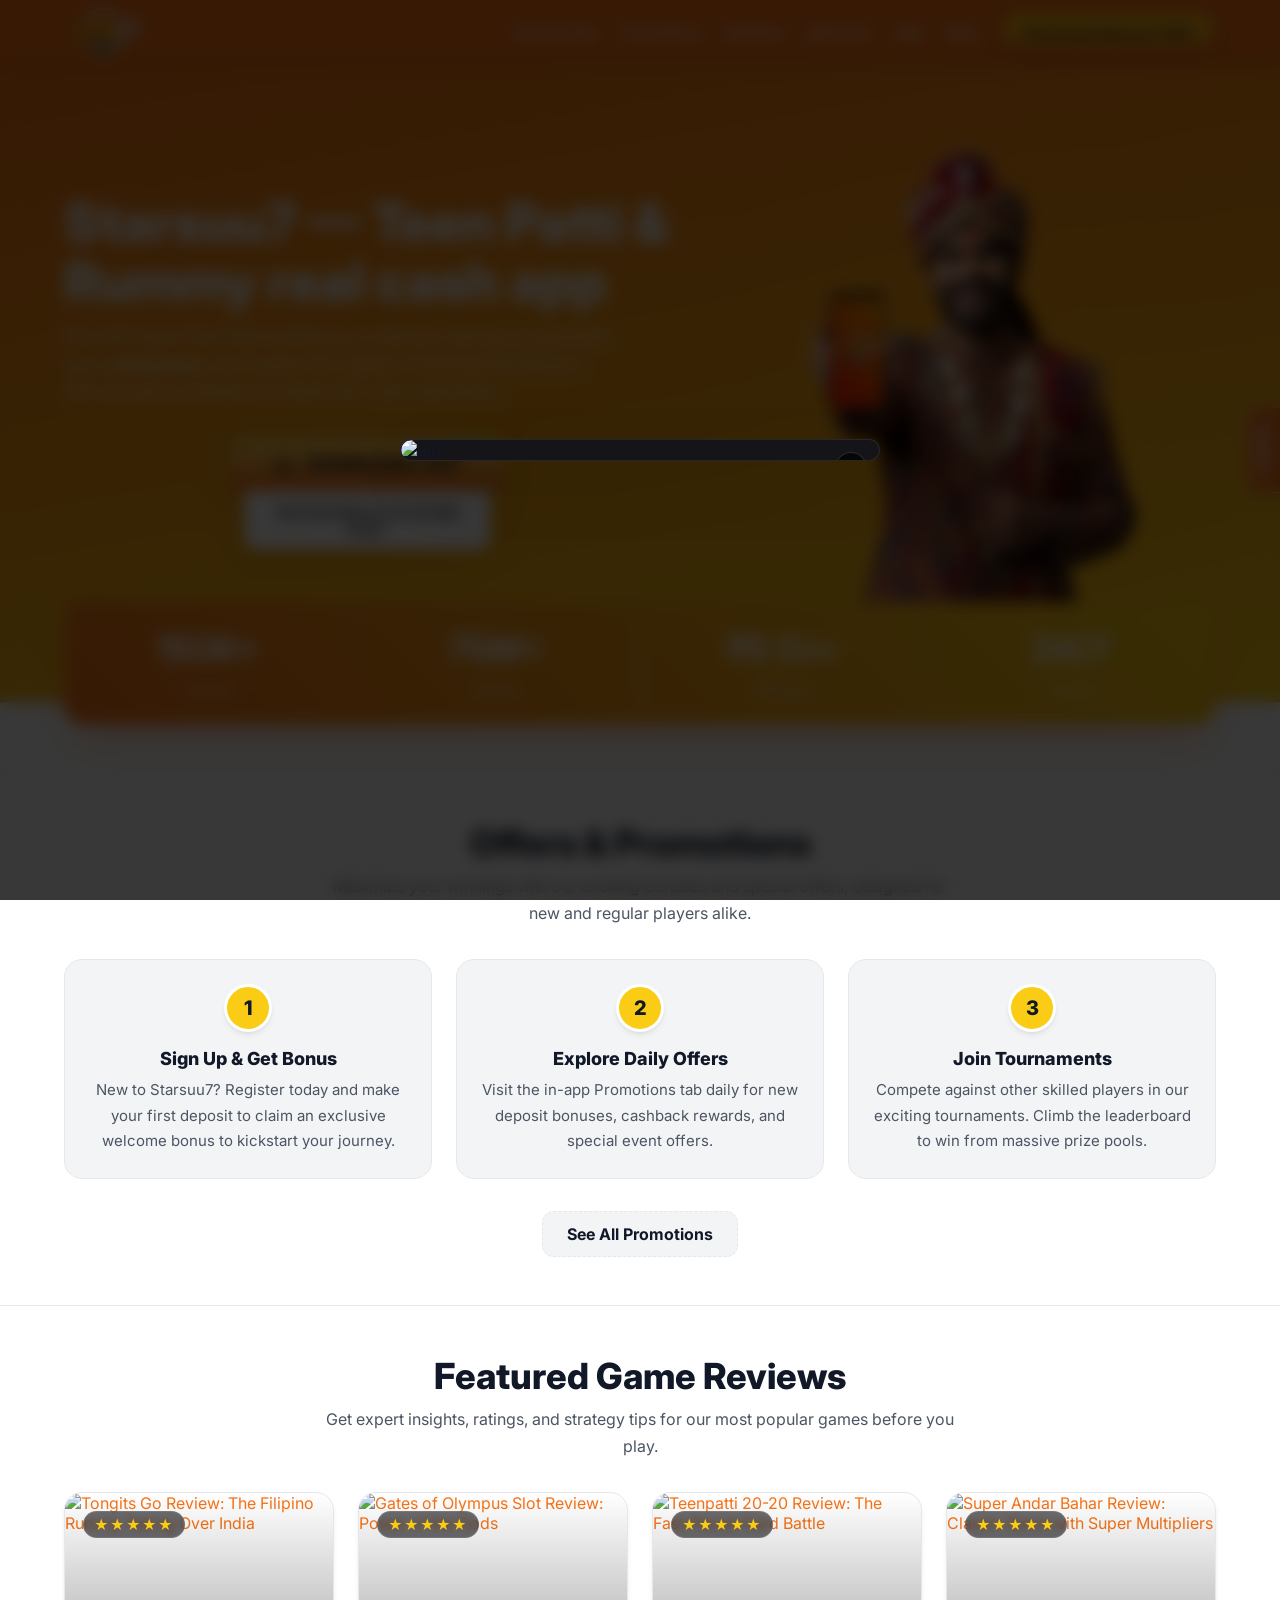
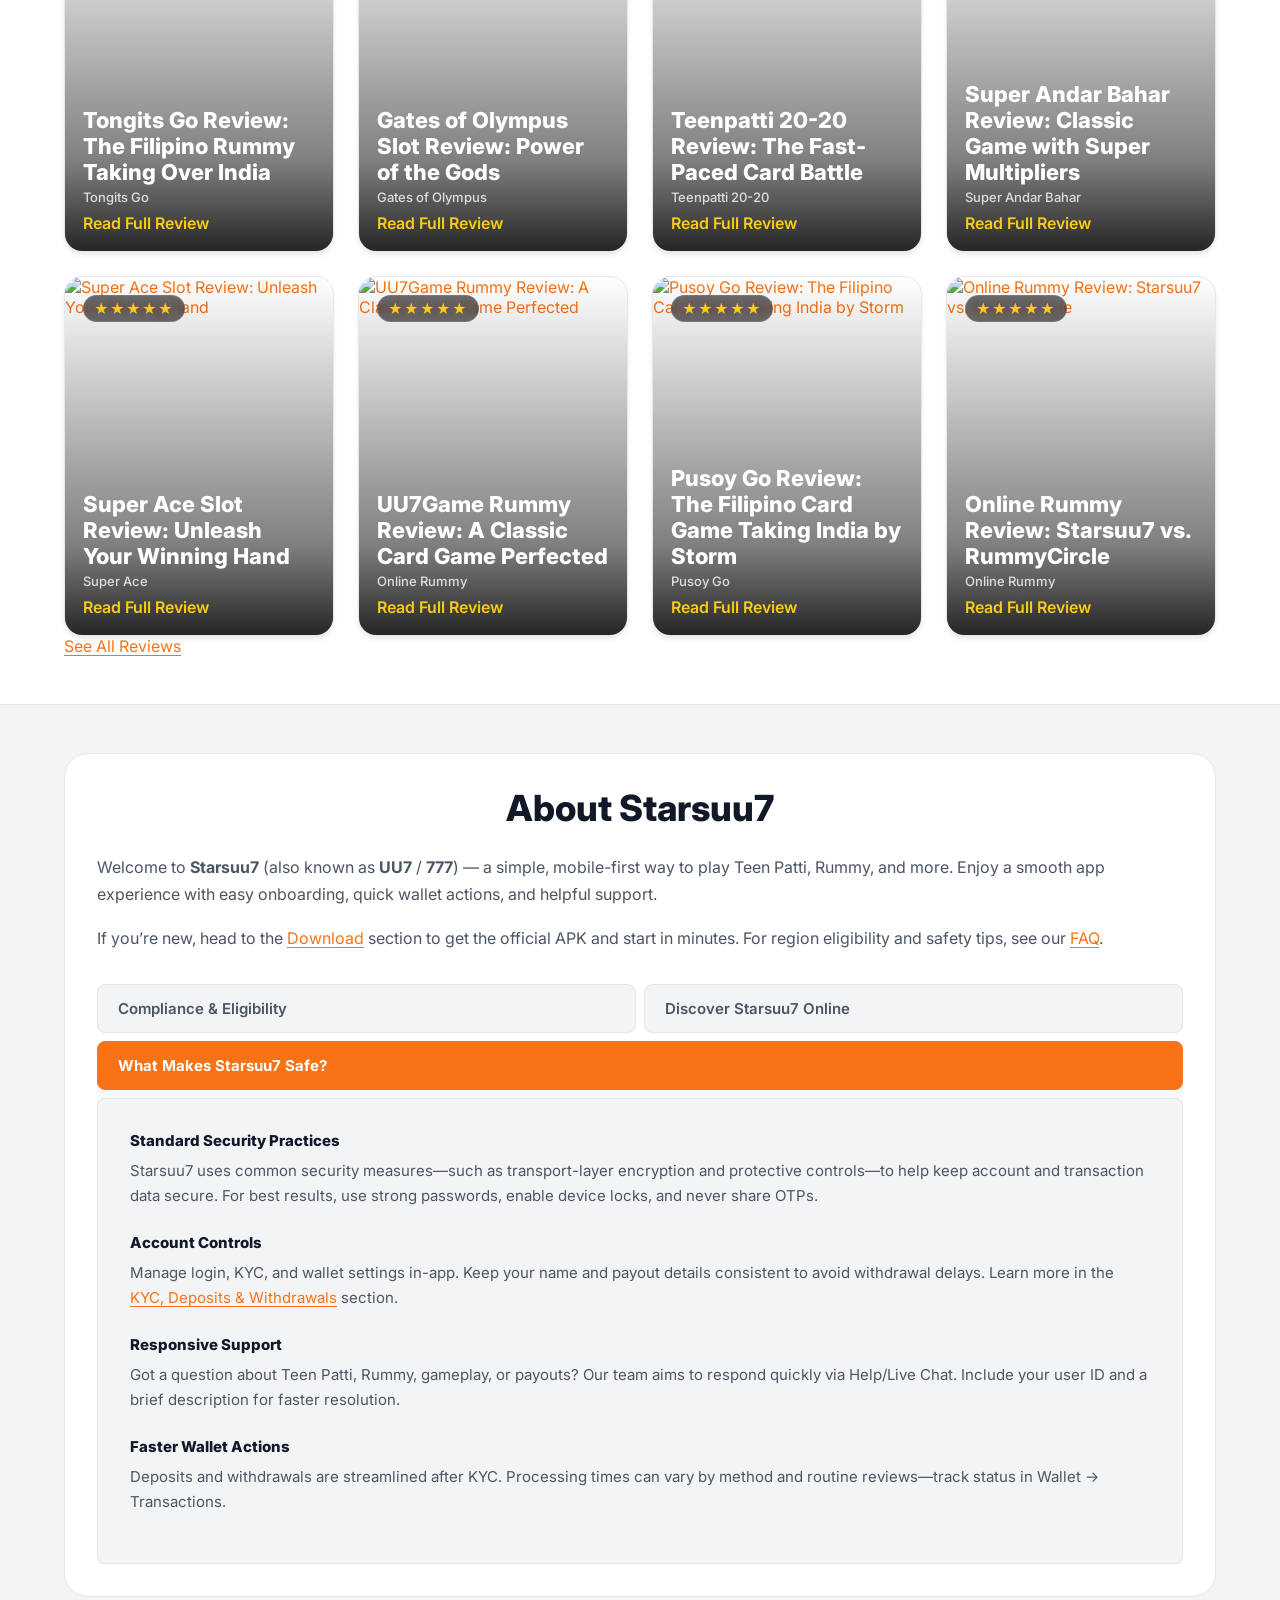
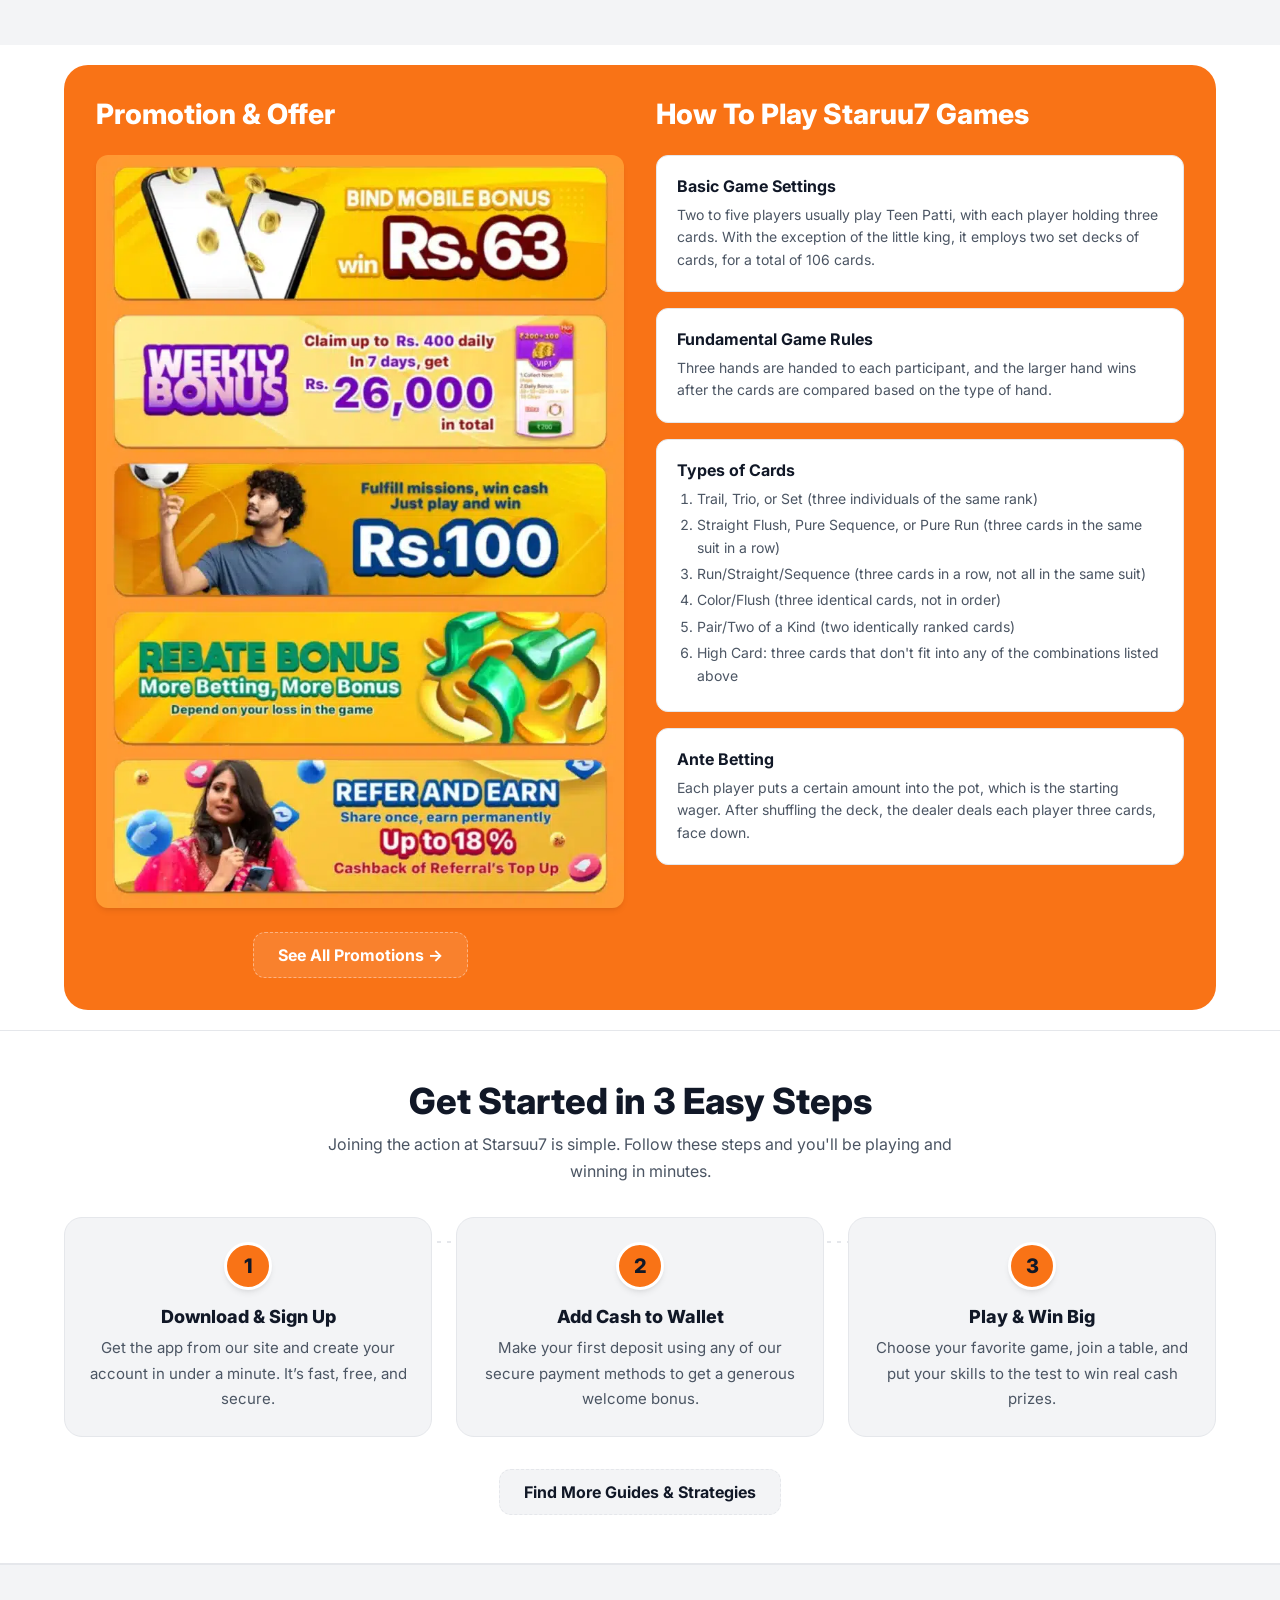
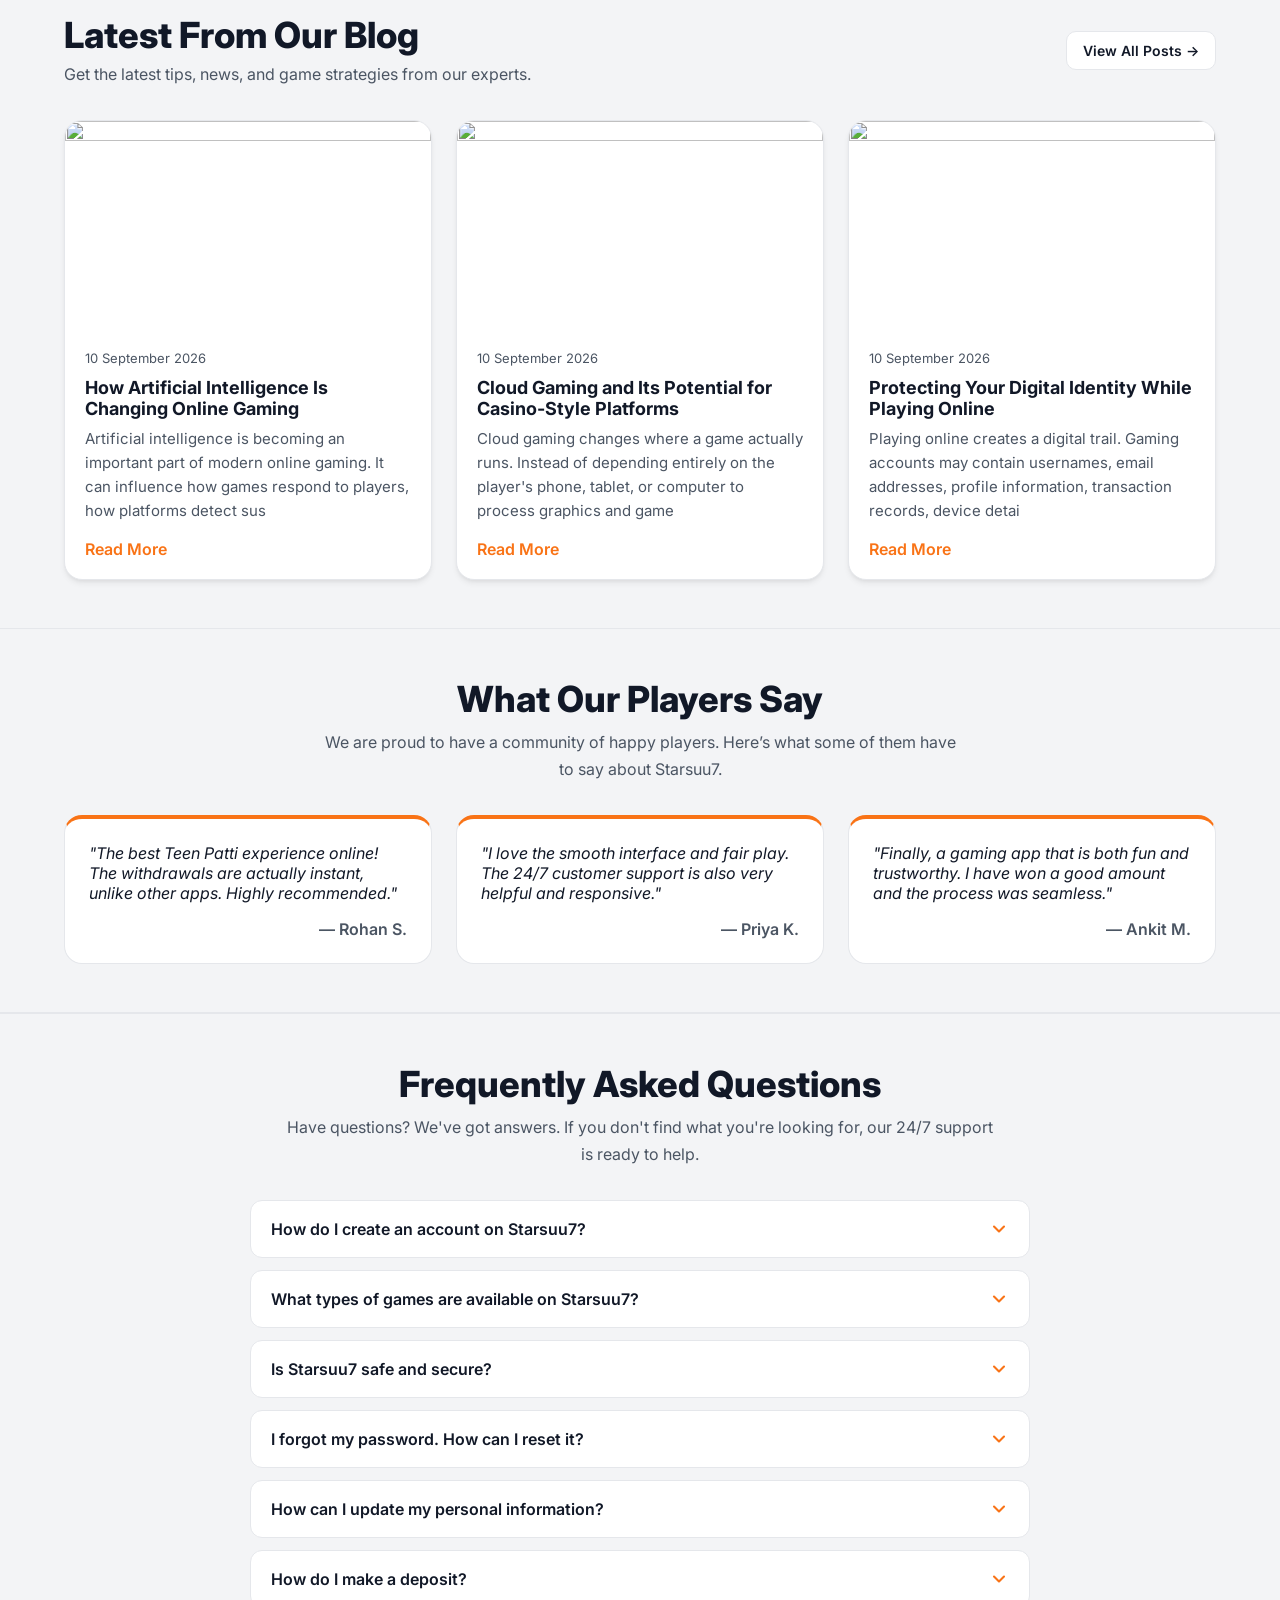
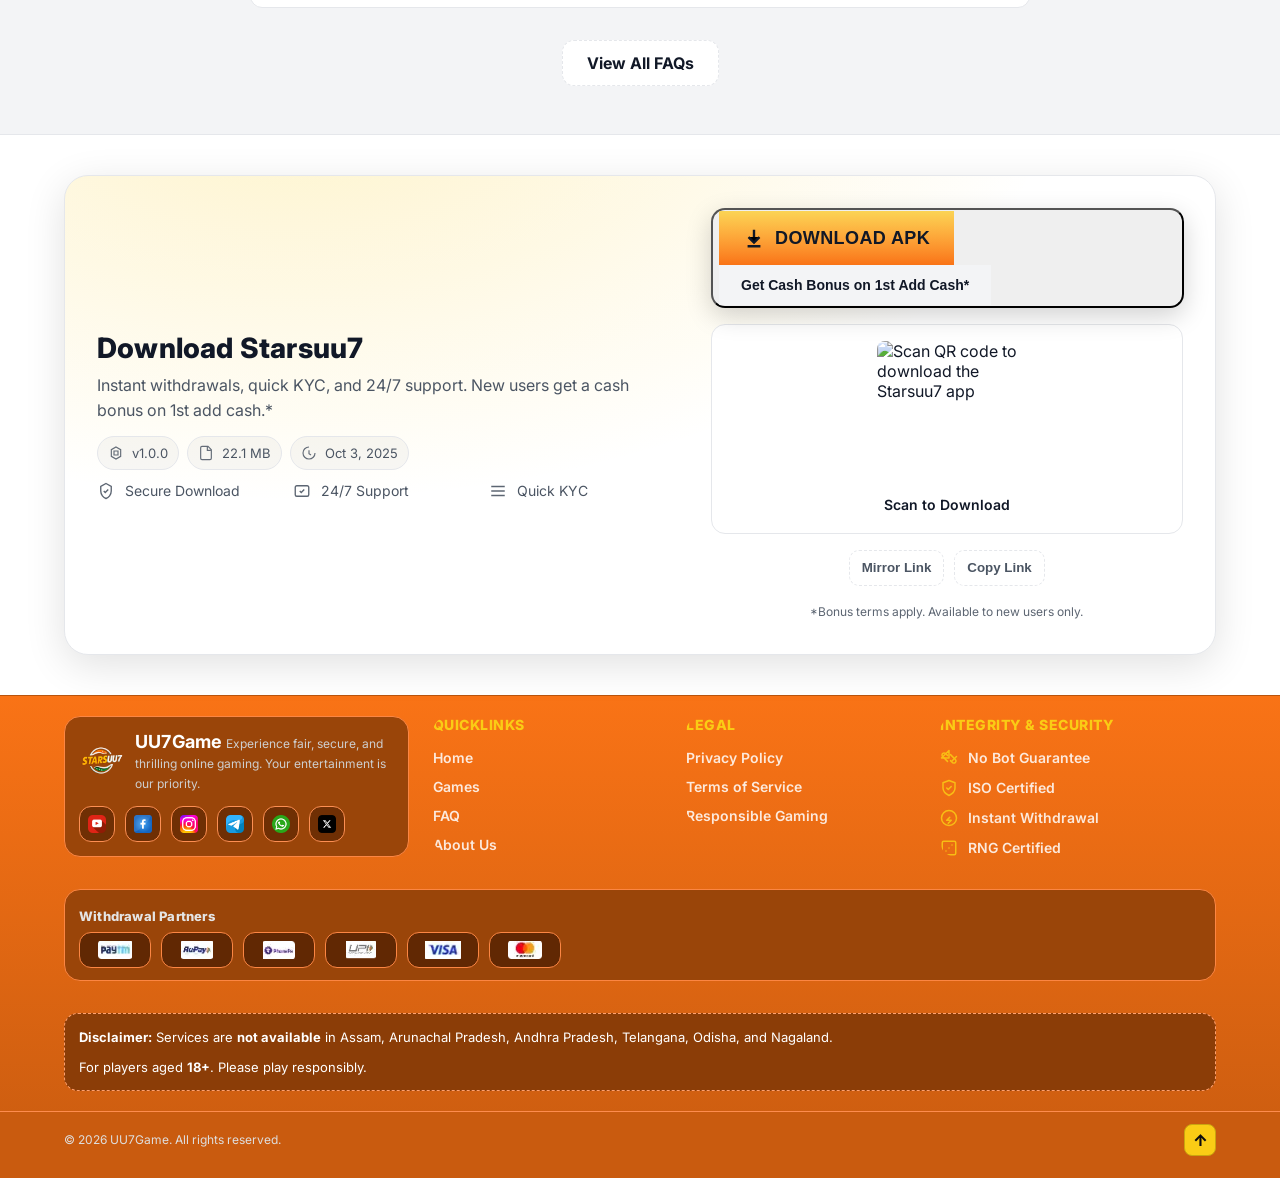
==== commit 979743d0: "feat: clone homepage from https://uu7stars.com/" ====
--- a/index.html
+++ b/index.html
@@ -1,14 +1,4 @@
-<!DOCTYPE html><html lang="en" dir="ltr" data-astro-cid-5hce7sga> <head>
-<!-- Google tag (gtag.js) -->
-<script async src="https://www.googletagmanager.com/gtag/js?id=G-5QMS3609TQ"></script>
-<script>
-  window.dataLayer = window.dataLayer || [];
-  function gtag(){dataLayer.push(arguments);}
-  gtag('js', new Date());
-
-  gtag('config', 'G-5QMS3609TQ');
-</script>
-<meta charset="utf-8"><meta http-equiv="X-UA-Compatible" content="IE=edge"><meta name="viewport" content="width=device-width, initial-scale=1"><title>Starsuu7 (UU7 • 777) — Teen Patti &amp; Rummy Real Cash App in India</title><meta name="description" content="Play Teen Patti &#38; Rummy on Starsuu7 (also known as UU7 / 777). Secure deposits, instant withdrawals, and 24/7 support. Download Starsuu7 APK and start winning today. 18+ only."><meta name="keywords" content="Starsuu7, UU7, 777, Starsuu7 app, Starsuu7 APK, Teen Patti app, Rummy app, real cash games India, Teen Patti real money, Rummy real money, Starsuu7 download"><link rel="canonical" href="https://uu7stars.com/"><link rel="alternate" hreflang="en" href="https://uu7stars.com/"><link rel="alternate" hreflang="hi" href="https://uu7stars.com/hi/"><link rel="alternate" hreflang="x-default" href="https://uu7stars.com/"><meta name="theme-color" content="#f97316"><meta name="robots" content="index,follow,max-snippet:-1,max-image-preview:large,max-video-preview:-1"><link rel="icon" href="/logo.webp" type="image/webp"><link rel="icon" href="/favicon.ico" sizes="any"><link rel="apple-touch-icon" href="/apple-touch-icon.png"><link rel="manifest" href="/site.webmanifest"><link rel="preconnect" href="https://fonts.googleapis.com"><link rel="preconnect" href="https://fonts.gstatic.com" crossorigin><link href="https://fonts.googleapis.com/css2?family=Inter:wght@400..800&display=swap" rel="stylesheet"><meta property="og:site_name" content="UU7Game"><meta property="og:type" content="website"><meta property="og:locale" content="en_IN"><meta property="og:title" content="Starsuu7 (UU7 • 777) — Teen Patti &#38; Rummy Real Cash App in India"><meta property="og:description" content="Play Teen Patti &#38; Rummy on Starsuu7 (also known as UU7 / 777). Secure deposits, instant withdrawals, and 24/7 support. Download Starsuu7 APK and start winning today. 18+ only."><meta property="og:url" content="https://uu7stars.com/"><meta property="og:image" content="https://uu7stars.com/wordpress/STARSUU7-Game.webp"><meta property="og:image:alt" content="Starsuu7 — Teen Patti & Rummy"><meta name="twitter:card" content="summary_large_image"><meta name="twitter:title" content="Starsuu7 (UU7 • 777) — Teen Patti &#38; Rummy Real Cash App in India"><meta name="twitter:description" content="Play Teen Patti &#38; Rummy on Starsuu7 (also known as UU7 / 777). Secure deposits, instant withdrawals, and 24/7 support. Download Starsuu7 APK and start winning today. 18+ only."><meta name="twitter:image" content="https://uu7stars.com/wordpress/STARSUU7-Game.webp"><meta name="twitter:site" content="@starsuu7"><meta name="ahrefs-site-verification" content="9b4a068be0accae70bb69802a875d1f5d6f987bb64e6f428005d97af07a52f2c"><meta name="google-site-verification" content="yGLWe1FGWdcnaKH7bgfVCE-tMOZDHvLMdOw49TLevfQ"><script async src="https://www.googletagmanager.com/gtag/js?id=G-5K2MD6SBZG"></script><script>(function(){const googleAnalyticsId = "G-5K2MD6SBZG";
+<!DOCTYPE html><html lang="en" dir="ltr" data-astro-cid-5hce7sga> <head><meta charset="utf-8"><meta http-equiv="X-UA-Compatible" content="IE=edge"><meta name="viewport" content="width=device-width, initial-scale=1"><title>Starsuu7 (UU7 • 777) — Teen Patti &amp; Rummy Real Cash App in India</title><meta name="description" content="Play Teen Patti &#38; Rummy on Starsuu7 (also known as UU7 / 777). Secure deposits, instant withdrawals, and 24/7 support. Download Starsuu7 APK and start winning today. 18+ only."><meta name="keywords" content="Starsuu7, UU7, 777, Starsuu7 app, Starsuu7 APK, Teen Patti app, Rummy app, real cash games India, Teen Patti real money, Rummy real money, Starsuu7 download"><link rel="canonical" href="https://uu7stars.com/"><link rel="alternate" hreflang="en" href="https://uu7stars.com/"><link rel="alternate" hreflang="hi" href="https://uu7stars.com/hi/"><link rel="alternate" hreflang="x-default" href="https://uu7stars.com/"><meta name="theme-color" content="#f97316"><meta name="robots" content="index,follow,max-snippet:-1,max-image-preview:large,max-video-preview:-1"><link rel="icon" href="/logo.webp" type="image/webp"><link rel="icon" href="/favicon.ico" sizes="any"><link rel="apple-touch-icon" href="/apple-touch-icon.png"><link rel="manifest" href="/site.webmanifest"><link rel="preconnect" href="https://fonts.googleapis.com"><link rel="preconnect" href="https://fonts.gstatic.com" crossorigin><link href="https://fonts.googleapis.com/css2?family=Inter:wght@400..800&display=swap" rel="stylesheet"><meta property="og:site_name" content="UU7Game"><meta property="og:type" content="website"><meta property="og:locale" content="en_IN"><meta property="og:title" content="Starsuu7 (UU7 • 777) — Teen Patti &#38; Rummy Real Cash App in India"><meta property="og:description" content="Play Teen Patti &#38; Rummy on Starsuu7 (also known as UU7 / 777). Secure deposits, instant withdrawals, and 24/7 support. Download Starsuu7 APK and start winning today. 18+ only."><meta property="og:url" content="https://uu7stars.com/"><meta property="og:image" content="https://uu7stars.com/wordpress/STARSUU7-Game.webp"><meta property="og:image:alt" content="Starsuu7 — Teen Patti & Rummy"><meta name="twitter:card" content="summary_large_image"><meta name="twitter:title" content="Starsuu7 (UU7 • 777) — Teen Patti &#38; Rummy Real Cash App in India"><meta name="twitter:description" content="Play Teen Patti &#38; Rummy on Starsuu7 (also known as UU7 / 777). Secure deposits, instant withdrawals, and 24/7 support. Download Starsuu7 APK and start winning today. 18+ only."><meta name="twitter:image" content="https://uu7stars.com/wordpress/STARSUU7-Game.webp"><meta name="twitter:site" content="@starsuu7"><meta name="ahrefs-site-verification" content="9b4a068be0accae70bb69802a875d1f5d6f987bb64e6f428005d97af07a52f2c"><meta name="google-site-verification" content="yGLWe1FGWdcnaKH7bgfVCE-tMOZDHvLMdOw49TLevfQ"><script async src="https://www.googletagmanager.com/gtag/js?id=G-5K2MD6SBZG"></script><script>(function(){const googleAnalyticsId = "G-5K2MD6SBZG";
 
         window.dataLayer = window.dataLayer || [];
         function gtag(){ dataLayer.push(arguments); }
@@ -24,12 +14,13 @@
   gtag('js', new Date());
 
   gtag('config', 'G-NSX5MEH182');
-</script><script type="application/ld+json">[{"@context":"https://schema.org","@type":"Organization","name":"UU7Game","url":"https://uu7stars.com/","logo":{"@type":"ImageObject","url":"https://uu7stars.com/uploads/image-1759834211509-54668189.webp"},"sameAs":["https://x.com/starsuu7india","https://www.facebook.com/starsuu7?referral=uu7website","https://www.instagram.com/starsuu7india","https://www.youtube.com/@StarsUU7","https://t.me/It_can_083","https://whatsapp.com/channel/0029Vb6HYJ2KLaHvG4hKr90Z"],"alternateName":["UU7","777","Starsuu7 App"],"contactPoint":[{"@type":"ContactPoint","contactType":"customer support","availableLanguage":["en"],"url":"https://uu7stars.com/#support"}]},{"@context":"https://schema.org","@type":"WebSite","name":"UU7Game","url":"https://uu7stars.com/","inLanguage":"en-IN","potentialAction":{"@type":"SearchAction","target":"https://uu7stars.com/search?q={search_term_string}","query-input":"required name=search_term_string"}},{"@context":"https://schema.org","@type":"MobileApplication","name":"UU7Game","operatingSystem":"Android","applicationCategory":"GameApplication","inLanguage":"en-IN","url":"https://uu7stars.com/","image":"https://uu7stars.com/uploads/image-1759834211509-54668189.webp","contentRating":"18+","offers":{"@type":"Offer","price":"0","priceCurrency":"INR","availability":"https://schema.org/InStock","url":"https://d4b8otcma5z703.cloudfront.net/apk/UU7.40igyw.apk"},"downloadUrl":"https://d4b8otcma5z703.cloudfront.net/apk/UU7.40igyw.apk","softwareVersion":"1.0.0","fileSize":"22.1 MB","dateModified":"2025-10-03T00:00:00.000Z","publisher":{"@type":"Organization","name":"UU7Game","url":"https://uu7stars.com/","logo":{"@type":"ImageObject","url":"https://uu7stars.com/uploads/image-1759834211509-54668189.webp"}}},{"@context":"https://schema.org","@type":"SoftwareApplication","name":"UU7Game","operatingSystem":"Android","applicationCategory":"GameApplication","offers":{"@type":"Offer","price":"0","priceCurrency":"INR","url":"https://d4b8otcma5z703.cloudfront.net/apk/UU7.40igyw.apk"},"downloadUrl":"https://d4b8otcma5z703.cloudfront.net/apk/UU7.40igyw.apk"},{"@context":"https://schema.org","@type":"WebPage","name":"Starsuu7 (UU7 • 777) — Teen Patti & Rummy Real Cash App in India","description":"Play Teen Patti & Rummy on Starsuu7 (also known as UU7 / 777). Secure deposits, instant withdrawals, and 24/7 support. Download Starsuu7 APK and start winning today. 18+ only.","url":"https://uu7stars.com/","isPartOf":{"@type":"WebSite","url":"https://uu7stars.com/","name":"UU7Game"},"inLanguage":"en-IN"}]</script><link rel="stylesheet" href="/_astro/_slug_.BrQZrVfO.css">
+</script><script type="application/ld+json">[{"@context":"https://schema.org","@type":"Organization","name":"UU7Game","url":"https://uu7stars.com/","logo":{"@type":"ImageObject","url":"https://uu7stars.com/uploads/image-1759834211509-54668189.webp"},"sameAs":["https://x.com/starsuu7india","https://www.facebook.com/starsuu7?referral=uu7website","https://www.instagram.com/starsuu7india","https://www.youtube.com/@StarsUU7","https://t.me/OfficialStarsuu7game","https://whatsapp.com/channel/0029Vb6HYJ2KLaHvG4hKr90Z"],"alternateName":["UU7","777","Starsuu7 App"],"contactPoint":[{"@type":"ContactPoint","contactType":"customer support","availableLanguage":["en"],"url":"https://uu7stars.com/#support"}]},{"@context":"https://schema.org","@type":"WebSite","name":"UU7Game","url":"https://uu7stars.com/","inLanguage":"en-IN","potentialAction":{"@type":"SearchAction","target":"https://uu7stars.com/search?q={search_term_string}","query-input":"required name=search_term_string"}},{"@context":"https://schema.org","@type":"MobileApplication","name":"UU7Game","operatingSystem":"Android","applicationCategory":"GameApplication","inLanguage":"en-IN","url":"https://uu7stars.com/","image":"https://uu7stars.com/uploads/image-1759834211509-54668189.webp","contentRating":"18+","offers":{"@type":"Offer","price":"0","priceCurrency":"INR","availability":"https://schema.org/InStock","url":"https://d3b8otcma5z703.cloudfront.net/apk/UU7.31oyjf.apk"},"downloadUrl":"https://d3b8otcma5z703.cloudfront.net/apk/UU7.31oyjf.apk","softwareVersion":"1.0.0","fileSize":"22.1 MB","dateModified":"2025-10-03T00:00:00.000Z","publisher":{"@type":"Organization","name":"UU7Game","url":"https://uu7stars.com/","logo":{"@type":"ImageObject","url":"https://uu7stars.com/uploads/image-1759834211509-54668189.webp"}}},{"@context":"https://schema.org","@type":"SoftwareApplication","name":"UU7Game","operatingSystem":"Android","applicationCategory":"GameApplication","offers":{"@type":"Offer","price":"0","priceCurrency":"INR","url":"https://d3b8otcma5z703.cloudfront.net/apk/UU7.31oyjf.apk"},"downloadUrl":"https://d3b8otcma5z703.cloudfront.net/apk/UU7.31oyjf.apk"},{"@context":"https://schema.org","@type":"WebPage","name":"Starsuu7 (UU7 • 777) — Teen Patti & Rummy Real Cash App in India","description":"Play Teen Patti & Rummy on Starsuu7 (also known as UU7 / 777). Secure deposits, instant withdrawals, and 24/7 support. Download Starsuu7 APK and start winning today. 18+ only.","url":"https://uu7stars.com/","isPartOf":{"@type":"WebSite","url":"https://uu7stars.com/","name":"UU7Game"},"inLanguage":"en-IN"}]</script><link rel="stylesheet" href="/_astro/_slug_.BrQZrVfO.css">
 <link rel="stylesheet" href="/_astro/index.D15ZxbO5.css">
-<style>@media(max-width:767px){.desktop-layout{display:none!important}.mobile-layout{display:block!important}}@media(min-width:768px){.desktop-layout{display:block!important}.mobile-layout{display:none!important}}.tabbar-safe{grid-template-columns:repeat(4,1fr)!important}</style></head> <body data-astro-cid-5hce7sga> <a id="top" href="#main" class="skiplink" data-astro-cid-5hce7sga>Skip to content</a> <main id="main" data-astro-cid-5hce7sga>   <div class="desktop-layout" data-astro-cid-j7pv25f6> <header class="site-header" role="banner" data-astro-cid-3ef6ksr2> <div class="container bar" data-astro-cid-3ef6ksr2>  <a href="/" class="brand" aria-label="Starsuu7 — Home" data-astro-cid-3ef6ksr2> <img src="/logo.webp" alt="Starsuu7 logo" width="80" height="80" class="logo" decoding="async" loading="eager" data-astro-cid-3ef6ksr2> </a>  <nav class="nav" aria-label="Primary" data-astro-cid-3ef6ksr2> <a href="/#how" class="link" data-analytics="nav_how" data-astro-cid-3ef6ksr2>How to Play</a><a href="/#promos" class="link" data-analytics="nav_promotions" data-astro-cid-3ef6ksr2>Promotions</a><a href="/#testimonials" class="link" data-analytics="nav_reviews" data-astro-cid-3ef6ksr2>Reviews</a><a href="/#about" class="link" data-analytics="nav_about" data-astro-cid-3ef6ksr2>About Us</a><a href="/#faq" class="link" data-analytics="nav_faq" data-astro-cid-3ef6ksr2>FAQ</a>  <a href="https://d4b8otcma5z703.cloudfront.net/apk/UU7.40igyw.apk" download class="btn-header-download" data-analytics="nav_download_cta" aria-label="Download Starsuu7 APK" data-astro-cid-3ef6ksr2> Download Starsuu7 APK </a> </nav>  <details class="mobile" data-mobile-menu data-astro-cid-3ef6ksr2> <summary aria-label="Open menu" class="hamburger" role="button" tabindex="0" data-astro-cid-3ef6ksr2> <svg xmlns="http://www.w3.org/2000/svg" width="24" height="24" viewBox="0 0 24 24" fill="none" stroke="currentColor" stroke-width="2" stroke-linecap="round" stroke-linejoin="round" aria-hidden="true" data-astro-cid-3ef6ksr2> <line x1="4" x2="20" y1="12" y2="12" data-astro-cid-3ef6ksr2></line> <line x1="4" x2="20" y1="6" y2="6" data-astro-cid-3ef6ksr2></line> <line x1="4" x2="20" y1="18" y2="18" data-astro-cid-3ef6ksr2></line> </svg> </summary> <div class="sheet" role="menu" aria-label="Mobile menu" data-astro-cid-3ef6ksr2> <a href="/#how" class="mlink" role="menuitem" data-analytics="nav_how_mobile" data-astro-cid-3ef6ksr2>How to Play</a><a href="/#promos" class="mlink" role="menuitem" data-analytics="nav_promotions_mobile" data-astro-cid-3ef6ksr2>Promotions</a><a href="/#testimonials" class="mlink" role="menuitem" data-analytics="nav_reviews_mobile" data-astro-cid-3ef6ksr2>Reviews</a><a href="/#about" class="mlink" role="menuitem" data-analytics="nav_about_mobile" data-astro-cid-3ef6ksr2>About Us</a><a href="/#faq" class="mlink" role="menuitem" data-analytics="nav_faq_mobile" data-astro-cid-3ef6ksr2>FAQ</a>  <a href="https://d4b8otcma5z703.cloudfront.net/apk/UU7.40igyw.apk" download class="mbtn" role="menuitem" data-analytics="nav_download_cta_mobile" data-astro-cid-3ef6ksr2>Download Starsuu7 APK</a> </div> </details> </div> </header>  <script>
+<style>.desktop-layout[data-astro-cid-j7pv25f6]{display:none}.mobile-layout[data-astro-cid-j7pv25f6]{display:block}@media(min-width:768px){.desktop-layout[data-astro-cid-j7pv25f6]{display:block}.mobile-layout[data-astro-cid-j7pv25f6]{display:none}}
+</style></head> <body data-astro-cid-5hce7sga> <a id="top" href="#main" class="skiplink" data-astro-cid-5hce7sga>Skip to content</a> <main id="main" data-astro-cid-5hce7sga>   <div class="desktop-layout" data-astro-cid-j7pv25f6> <header class="site-header" role="banner" data-astro-cid-3ef6ksr2> <div class="container bar" data-astro-cid-3ef6ksr2>  <a href="/" class="brand" aria-label="Starsuu7 — Home" data-astro-cid-3ef6ksr2> <img src="/logo.webp" alt="Starsuu7 logo" width="80" height="80" class="logo" decoding="async" loading="eager" data-astro-cid-3ef6ksr2> </a>  <nav class="nav" aria-label="Primary" data-astro-cid-3ef6ksr2> <a href="/#how" class="link" data-analytics="nav_how" data-astro-cid-3ef6ksr2>How to Play</a><a href="/#promos" class="link" data-analytics="nav_promotions" data-astro-cid-3ef6ksr2>Promotions</a><a href="/reviews/" class="link" data-analytics="nav_reviews" data-astro-cid-3ef6ksr2>Reviews</a><a href="/#about" class="link" data-analytics="nav_about" data-astro-cid-3ef6ksr2>About Us</a><a href="/faq/" class="link" data-analytics="nav_faq" data-astro-cid-3ef6ksr2>FAQ</a><a href="/blog/" class="link" data-analytics="nav_blog" data-astro-cid-3ef6ksr2>Blog</a>  <a href="/#download" class="btn-header-download" data-analytics="nav_download_cta" aria-label="Download Starsuu7 APK" data-astro-cid-3ef6ksr2> Download Starsuu7 APK </a> </nav>  <details class="mobile" data-mobile-menu data-astro-cid-3ef6ksr2> <summary aria-label="Open menu" class="hamburger" role="button" tabindex="0" data-astro-cid-3ef6ksr2> <svg xmlns="http://www.w3.org/2000/svg" width="24" height="24" viewBox="0 0 24 24" fill="none" stroke="currentColor" stroke-width="2" stroke-linecap="round" stroke-linejoin="round" aria-hidden="true" data-astro-cid-3ef6ksr2> <line x1="4" x2="20" y1="12" y2="12" data-astro-cid-3ef6ksr2></line> <line x1="4" x2="20" y1="6" y2="6" data-astro-cid-3ef6ksr2></line> <line x1="4" x2="20" y1="18" y2="18" data-astro-cid-3ef6ksr2></line> </svg> </summary> <div class="sheet" role="menu" aria-label="Mobile menu" data-astro-cid-3ef6ksr2> <a href="/#how" class="mlink" role="menuitem" data-analytics="nav_how_mobile" data-astro-cid-3ef6ksr2>How to Play</a><a href="/#promos" class="mlink" role="menuitem" data-analytics="nav_promotions_mobile" data-astro-cid-3ef6ksr2>Promotions</a><a href="/reviews/" class="mlink" role="menuitem" data-analytics="nav_reviews_mobile" data-astro-cid-3ef6ksr2>Reviews</a><a href="/#about" class="mlink" role="menuitem" data-analytics="nav_about_mobile" data-astro-cid-3ef6ksr2>About Us</a><a href="/faq/" class="mlink" role="menuitem" data-analytics="nav_faq_mobile" data-astro-cid-3ef6ksr2>FAQ</a><a href="/blog/" class="mlink" role="menuitem" data-analytics="nav_blog_mobile" data-astro-cid-3ef6ksr2>Blog</a>  <a href="/#download" class="mbtn" role="menuitem" data-analytics="nav_download_cta_mobile" data-astro-cid-3ef6ksr2>Download Starsuu7 APK</a> </div> </details> </div> </header>  <script>
   // Script remains unchanged
   (function(){ const menu = document.querySelector('details[data-mobile-menu]'); const summary = menu?.querySelector('summary.hamburger'); const sheet = menu?.querySelector('.sheet'); if (!menu || !summary || !sheet) return; function openMenu() { menu.setAttribute('open', ''); } function closeMenu() { menu.removeAttribute('open'); } summary.addEventListener('click', (e) => { e.preventDefault(); menu.hasAttribute('open') ? closeMenu() : openMenu(); }, { passive: false }); summary.addEventListener('keydown', (e) => { if (e.key === 'Enter' || e.key === ' ') { e.preventDefault(); menu.hasAttribute('open') ? closeMenu() : openMenu(); } }); document.addEventListener('click', (e) => { if (!menu.hasAttribute('open')) return; const t = e.target; if (!(t instanceof Element)) return; if (!t.closest('details[data-mobile-menu]')) closeMenu(); }); sheet.addEventListener('click', (e) => { const t = e.target; if (t instanceof Element && t.closest('a')) closeMenu(); }); function haptic(){ try { navigator.vibrate && navigator.vibrate(12); } catch(_) {} } document.addEventListener('click', (e) => { const el = e.target; const a = el && el.closest && el.closest('[data-analytics]'); if (!a) return; const name = a.getAttribute('data-analytics') || 'nav_click'; try { if (window.gtag) window.gtag('event', name, { label: name }); } catch(_){} haptic(); }, { passive: true }); })();
-</script> <main data-astro-cid-j7pv25f6>  <section class="hero" role="region" aria-label="Starsuu7 introduction" data-astro-cid-bbe6dxrz> <div class="container hero__inner" data-astro-cid-bbe6dxrz> <div class="hero__copy" data-astro-cid-bbe6dxrz>  <h1 data-astro-cid-bbe6dxrz>Starsuu7 — Teen Patti &amp; Rummy real cash app</h1>  <p class="lead" data-astro-cid-bbe6dxrz>Play skill-based Teen Patti and Rummy on Starsuu7 with secure payments, quick <strong>withdrawals</strong>, and friendly 24/7 support. Download the Starsuu7 APK and start in minutes. For players 18+; play responsibly.</p> <div class="cta-group" data-astro-cid-bbe6dxrz>  <a href="https://d4b8otcma5z703.cloudfront.net/apk/UU7.40igyw.apk" download class="hero-cta-unit" aria-label="Download the Starsuu7 app" data-astro-cid-bbe6dxrz> <div class="btn-hero-top" data-astro-cid-bbe6dxrz> <svg aria-hidden="true" viewBox="0 0 24 24" width="22" height="22" fill="none" stroke="currentColor" stroke-width="2.6" stroke-linecap="round" stroke-linejoin="round" data-astro-cid-bbe6dxrz> <path d="M21 15v4a2 2 0 0 1-2 2H5a2 2 0 0 1-2-2v-4" data-astro-cid-bbe6dxrz></path> <polyline points="7 10 12 15 17 10" data-astro-cid-bbe6dxrz></polyline> <line x1="12" x2="12" y1="15" y2="3" data-astro-cid-bbe6dxrz></line> </svg>  <span data-astro-cid-bbe6dxrz>Download App</span> </div> <div class="btn-hero-bonus" data-astro-cid-bbe6dxrz>  Get Cash Bonus on 1st Add Cash* </div> </a> </div> </div> <div class="art-wrap" data-astro-cid-bbe6dxrz> <picture class="hero-art-picture" data-astro-cid-bbe6dxrz> <source srcset="/wordpress/STARSUU7-Game.webp 1x" type="image/webp" data-astro-cid-bbe6dxrz> <img class="hero__art" src="/wordpress/STARSUU7-Game.webp" alt="Starsuu7 app — Teen Patti &#38; Rummy real cash games" decoding="async" fetchpriority="high" loading="eager" width="1160" height="1000" sizes="(max-width: 980px) 90vw, 44vw" data-astro-cid-bbe6dxrz> </picture> <noscript> <img class="hero__art noscript" src="/wordpress/STARSUU7-Game.webp" width="1160" height="1000" alt="Starsuu7 app — Teen Patti &#38; Rummy real cash games" data-astro-cid-bbe6dxrz> </noscript> </div> </div> </section>  <section class="stats-section" data-astro-cid-bhxv2qxz> <div class="container" data-astro-cid-bhxv2qxz> <div class="stats-card" data-astro-cid-bhxv2qxz> <div class="stat" data-astro-cid-bhxv2qxz> <span class="stat__num" data-astro-cid-bhxv2qxz>150K+</span>  <span class="stat__label" data-astro-cid-bhxv2qxz>Winners</span> </div> <div class="stat" data-astro-cid-bhxv2qxz> <span class="stat__num" data-astro-cid-bhxv2qxz>75M+</span>  <span class="stat__label" data-astro-cid-bhxv2qxz>Players</span> </div> <div class="stat" data-astro-cid-bhxv2qxz> <span class="stat__num" data-astro-cid-bhxv2qxz>₹5 Cr+</span>  <span class="stat__label" data-astro-cid-bhxv2qxz>Winnings</span> </div> <div class="stat" data-astro-cid-bhxv2qxz> <span class="stat__num" data-astro-cid-bhxv2qxz>24/7</span>  <span class="stat__label" data-astro-cid-bhxv2qxz>Support</span> </div> </div> </div> </section>  <section class="promos-section-steps" data-astro-cid-mlur2e2m> <div class="container" data-astro-cid-mlur2e2m> <header class="section-head" data-astro-cid-mlur2e2m>  <h2 data-astro-cid-mlur2e2m>Offers &amp; Promotions</h2> <p class="muted" data-astro-cid-mlur2e2m>Maximize your winnings with our exciting bonuses and special offers, designed for new and regular players alike.</p> </header> <div class="grid" data-astro-cid-mlur2e2m>  <div class="step-card" data-astro-cid-mlur2e2m> <div class="number" aria-hidden="true" data-astro-cid-mlur2e2m>1</div> <h3 class="title" data-astro-cid-mlur2e2m>Sign Up &amp; Get Bonus</h3> <p class="body" data-astro-cid-mlur2e2m>New to Starsuu7? Register today and make your first deposit to claim an exclusive welcome bonus to kickstart your journey.</p> </div><div class="step-card" data-astro-cid-mlur2e2m> <div class="number" aria-hidden="true" data-astro-cid-mlur2e2m>2</div> <h3 class="title" data-astro-cid-mlur2e2m>Explore Daily Offers</h3> <p class="body" data-astro-cid-mlur2e2m>Visit the in-app Promotions tab daily for new deposit bonuses, cashback rewards, and special event offers.</p> </div><div class="step-card" data-astro-cid-mlur2e2m> <div class="number" aria-hidden="true" data-astro-cid-mlur2e2m>3</div> <h3 class="title" data-astro-cid-mlur2e2m>Join Tournaments</h3> <p class="body" data-astro-cid-mlur2e2m>Compete against other skilled players in our exciting tournaments. Climb the leaderboard to win from massive prize pools.</p> </div> </div> </div> </section>  <section id="games" class="game-grid-section" data-astro-cid-t3j5dbjl> <div class="container" data-astro-cid-t3j5dbjl> <header class="section-head" data-astro-cid-t3j5dbjl>  <h2 data-astro-cid-t3j5dbjl>Featured Game Reviews</h2> <p class="muted" data-astro-cid-t3j5dbjl>Get expert insights, ratings, and strategy tips for our most popular games before you play.</p> </header> <div class="grid" data-astro-cid-t3j5dbjl> <a href="/reviews/tongits-go-review" class="game-card" data-astro-cid-t3j5dbjl> <img src="https://admin.starsuu7game.com/uploads/image-1759849300769-49487057.webp" alt="Tongits Go Review: The Filipino Rummy Taking Over India" class="art" loading="lazy" width="300" height="400" data-astro-cid-t3j5dbjl> <div class="overlay" data-astro-cid-t3j5dbjl>  <div class="rating" aria-label="Rating: 4.5 out of 5 stars" data-astro-cid-t3j5dbjl> ★★★★★ </div> <div class="content" data-astro-cid-t3j5dbjl> <h3 class="title" data-astro-cid-t3j5dbjl>Tongits Go Review: The Filipino Rummy Taking Over India</h3> <span class="category" data-astro-cid-t3j5dbjl>Tongits Go</span>  <span class="cta" data-astro-cid-t3j5dbjl>Read Full Review</span> </div> </div> </a><a href="/reviews/gates-of-olympus-review" class="game-card" data-astro-cid-t3j5dbjl> <img src="https://admin.starsuu7game.com/uploads/image-1759849530547-541997101.webp" alt="Gates of Olympus Slot Review: Power of the Gods" class="art" loading="lazy" width="300" height="400" data-astro-cid-t3j5dbjl> <div class="overlay" data-astro-cid-t3j5dbjl>  <div class="rating" aria-label="Rating: 4.9 out of 5 stars" data-astro-cid-t3j5dbjl> ★★★★★ </div> <div class="content" data-astro-cid-t3j5dbjl> <h3 class="title" data-astro-cid-t3j5dbjl>Gates of Olympus Slot Review: Power of the Gods</h3> <span class="category" data-astro-cid-t3j5dbjl>Gates of Olympus</span>  <span class="cta" data-astro-cid-t3j5dbjl>Read Full Review</span> </div> </div> </a><a href="/reviews/teenpatti-20-20-review" class="game-card" data-astro-cid-t3j5dbjl> <img src="https://admin.starsuu7game.com/uploads/image-1759849778011-795466697.webp" alt="Teenpatti 20-20 Review: The Fast-Paced Card Battle" class="art" loading="lazy" width="300" height="400" data-astro-cid-t3j5dbjl> <div class="overlay" data-astro-cid-t3j5dbjl>  <div class="rating" aria-label="Rating: 4.5 out of 5 stars" data-astro-cid-t3j5dbjl> ★★★★★ </div> <div class="content" data-astro-cid-t3j5dbjl> <h3 class="title" data-astro-cid-t3j5dbjl>Teenpatti 20-20 Review: The Fast-Paced Card Battle</h3> <span class="category" data-astro-cid-t3j5dbjl>Teenpatti 20-20</span>  <span class="cta" data-astro-cid-t3j5dbjl>Read Full Review</span> </div> </div> </a><a href="/reviews/super-andar-bahar-review" class="game-card" data-astro-cid-t3j5dbjl> <img src="https://admin.starsuu7game.com/uploads/image-1759849712382-511748770.webp" alt="Super Andar Bahar Review: Classic Game with Super Multipliers" class="art" loading="lazy" width="300" height="400" data-astro-cid-t3j5dbjl> <div class="overlay" data-astro-cid-t3j5dbjl>  <div class="rating" aria-label="Rating: 4.7 out of 5 stars" data-astro-cid-t3j5dbjl> ★★★★★ </div> <div class="content" data-astro-cid-t3j5dbjl> <h3 class="title" data-astro-cid-t3j5dbjl>Super Andar Bahar Review: Classic Game with Super Multipliers</h3> <span class="category" data-astro-cid-t3j5dbjl>Super Andar Bahar</span>  <span class="cta" data-astro-cid-t3j5dbjl>Read Full Review</span> </div> </div> </a><a href="/reviews/super-ace-review" class="game-card" data-astro-cid-t3j5dbjl> <img src="https://admin.starsuu7game.com/uploads/image-1759849694841-519688884.webp" alt="Super Ace Slot Review: Unleash Your Winning Hand" class="art" loading="lazy" width="300" height="400" data-astro-cid-t3j5dbjl> <div class="overlay" data-astro-cid-t3j5dbjl>  <div class="rating" aria-label="Rating: 4.7 out of 5 stars" data-astro-cid-t3j5dbjl> ★★★★★ </div> <div class="content" data-astro-cid-t3j5dbjl> <h3 class="title" data-astro-cid-t3j5dbjl>Super Ace Slot Review: Unleash Your Winning Hand</h3> <span class="category" data-astro-cid-t3j5dbjl>Super Ace</span>  <span class="cta" data-astro-cid-t3j5dbjl>Read Full Review</span> </div> </div> </a><a href="/reviews/rummy-review" class="game-card" data-astro-cid-t3j5dbjl> <img src="https://admin.starsuu7game.com/uploads/image-1759854773073-181713443.webp" alt="UU7Game Rummy Review: A Classic Card Game Perfected" class="art" loading="lazy" width="300" height="400" data-astro-cid-t3j5dbjl> <div class="overlay" data-astro-cid-t3j5dbjl>  <div class="rating" aria-label="Rating: 4.8 out of 5 stars" data-astro-cid-t3j5dbjl> ★★★★★ </div> <div class="content" data-astro-cid-t3j5dbjl> <h3 class="title" data-astro-cid-t3j5dbjl>UU7Game Rummy Review: A Classic Card Game Perfected</h3> <span class="category" data-astro-cid-t3j5dbjl>Online Rummy</span>  <span class="cta" data-astro-cid-t3j5dbjl>Read Full Review</span> </div> </div> </a><a href="/reviews/pusoy-go-review" class="game-card" data-astro-cid-t3j5dbjl> <img src="https://admin.starsuu7game.com/uploads/image-1759849687482-834898524.webp" alt="Pusoy Go Review: The Filipino Card Game Taking India by Storm" class="art" loading="lazy" width="300" height="400" data-astro-cid-t3j5dbjl> <div class="overlay" data-astro-cid-t3j5dbjl>  <div class="rating" aria-label="Rating: 4.6 out of 5 stars" data-astro-cid-t3j5dbjl> ★★★★★ </div> <div class="content" data-astro-cid-t3j5dbjl> <h3 class="title" data-astro-cid-t3j5dbjl>Pusoy Go Review: The Filipino Card Game Taking India by Storm</h3> <span class="category" data-astro-cid-t3j5dbjl>Pusoy Go</span>  <span class="cta" data-astro-cid-t3j5dbjl>Read Full Review</span> </div> </div> </a><a href="/reviews/online-rummy-review" class="game-card" data-astro-cid-t3j5dbjl> <img src="https://admin.starsuu7game.com/uploads/image-1759855080065-187314681.webp" alt="Online Rummy Review: Starsuu7 vs. RummyCircle" class="art" loading="lazy" width="300" height="400" data-astro-cid-t3j5dbjl> <div class="overlay" data-astro-cid-t3j5dbjl>  <div class="rating" aria-label="Rating: 4.9 out of 5 stars" data-astro-cid-t3j5dbjl> ★★★★★ </div> <div class="content" data-astro-cid-t3j5dbjl> <h3 class="title" data-astro-cid-t3j5dbjl>Online Rummy Review: Starsuu7 vs. RummyCircle</h3> <span class="category" data-astro-cid-t3j5dbjl>Online Rummy</span>  <span class="cta" data-astro-cid-t3j5dbjl>Read Full Review</span> </div> </div> </a> </div> <div class="more-link-container" data-astro-cid-t3j5dbjl>  <a href="/reviews/" class="btn-view-all" data-astro-cid-t3j5dbjl> See All Reviews </a> </div> </div> </section>  <section id="about" class="about-section" data-astro-cid-36vx2nbi> <div class="container" data-astro-cid-36vx2nbi> <div class="about-box" data-astro-cid-36vx2nbi> <header class="section-head" data-astro-cid-36vx2nbi>  <h2 data-astro-cid-36vx2nbi>About Starsuu7</h2> <div class="intro-text" data-astro-cid-36vx2nbi>  <p data-astro-cid-36vx2nbi>Welcome to <strong>Starsuu7</strong> (also known as <strong>UU7</strong> / <strong>777</strong>) — a simple, mobile-first way to play Teen Patti, Rummy, and more. Enjoy a smooth app experience with easy onboarding, quick wallet actions, and helpful support.</p> <p data-astro-cid-36vx2nbi>If you’re new, head to the <a href="https://d4b8otcma5z703.cloudfront.net/apk/UU7.40igyw.apk" download>Download</a> section to get the official APK and start in minutes. For region eligibility and safety tips, see our <a href="/faq#compliance">FAQ</a>.</p> </div> </header> <div class="tabs-accordion-container" data-astro-cid-36vx2nbi>  <details class="accordion-item" open data-astro-cid-36vx2nbi> <summary class="accordion-title" data-astro-cid-36vx2nbi> <span class="accordion-title-text" data-astro-cid-36vx2nbi>What Makes Starsuu7 Safe?</span> <svg class="icon" viewBox="0 0 24 24" aria-hidden="true" data-astro-cid-36vx2nbi><path d="m6 9 6 6 6-6" data-astro-cid-36vx2nbi></path></svg> </summary> <div class="accordion-content" data-astro-cid-36vx2nbi> <h4 data-astro-cid-36vx2nbi>Standard Security Practices</h4> <p data-astro-cid-36vx2nbi>Starsuu7 uses common security measures—such as transport-layer encryption and protective controls—to help keep account and transaction data secure. For best results, use strong passwords, enable device locks, and never share OTPs.</p> <h4 data-astro-cid-36vx2nbi>Account Controls</h4> <p data-astro-cid-36vx2nbi>Manage login, KYC, and wallet settings in-app. Keep your name and payout details consistent to avoid withdrawal delays. Learn more in the <a href="/faq#payments">KYC, Deposits &amp; Withdrawals</a> section.</p> <h4 data-astro-cid-36vx2nbi>Responsive Support</h4> <p data-astro-cid-36vx2nbi>Got a question about Teen Patti, Rummy, gameplay, or payouts? Our team aims to respond quickly via Help/Live Chat. Include your user ID and a brief description for faster resolution.</p> <h4 data-astro-cid-36vx2nbi>Faster Wallet Actions</h4> <p data-astro-cid-36vx2nbi>Deposits and withdrawals are streamlined after KYC. Processing times can vary by method and routine reviews—track status in Wallet → Transactions.</p> </div> </details>  <details class="accordion-item" data-astro-cid-36vx2nbi> <summary class="accordion-title" data-astro-cid-36vx2nbi> <span class="accordion-title-text" data-astro-cid-36vx2nbi>Compliance &amp; Eligibility</span> <svg class="icon" viewBox="0 0 24 24" aria-hidden="true" data-astro-cid-36vx2nbi><path d="m6 9 6 6 6-6" data-astro-cid-36vx2nbi></path></svg> </summary> <div class="accordion-content" data-astro-cid-36vx2nbi> <p data-astro-cid-36vx2nbi>Availability for real-money, skill-based play varies by state in India. Services are <strong>not available</strong> in <em>Assam, Arunachal Pradesh, Andhra Pradesh, Telangana, Odisha, and Nagaland</em>. Starsuu7 is for players <strong>18+</strong>. Please review local rules before playing and see our <a href="/faq#compliance">FAQ on legality &amp; eligibility</a>.</p> <h4 data-astro-cid-36vx2nbi>Fair-Play Approach</h4> <p data-astro-cid-36vx2nbi>Games are designed for skill-based entertainment. Start at low stakes, learn hand rankings and table etiquette, and play responsibly.</p> <h4 data-astro-cid-36vx2nbi>Helpful Links</h4> <p data-astro-cid-36vx2nbi>• <a href="https://d4b8otcma5z703.cloudfront.net/apk/UU7.40igyw.apk" download>Download Starsuu7 (UU7 • 777) APK</a> • <a href="/faq#promos">Promotions &amp; Welcome Bonus</a> • <a href="/faq#responsible">Responsible Play</a></p> </div> </details>  <details class="accordion-item" data-astro-cid-36vx2nbi> <summary class="accordion-title" data-astro-cid-36vx2nbi> <span class="accordion-title-text" data-astro-cid-36vx2nbi>Discover Starsuu7 Online</span> <svg class="icon" viewBox="0 0 24 24" aria-hidden="true" data-astro-cid-36vx2nbi><path d="m6 9 6 6 6-6" data-astro-cid-36vx2nbi></path></svg> </summary> <div class="accordion-content" data-astro-cid-36vx2nbi> <h4 data-astro-cid-36vx2nbi>Game Highlights</h4> <p data-astro-cid-36vx2nbi>Explore Teen Patti, Rummy, Andar Bahar, Dragon vs Tiger, and more—new titles are added periodically. Jump in from the <a href="/#games">Games</a> section or go straight to the <a href="https://d4b8otcma5z703.cloudfront.net/apk/UU7.40igyw.apk" download>Download</a> button to play on Android.</p> <h4 data-astro-cid-36vx2nbi>Smooth Mobile Experience</h4> <p data-astro-cid-36vx2nbi>Starsuu7 runs great on modern Android devices. For the best experience, keep your OS updated and disable aggressive battery savers that can throttle live gameplay.</p> <h4 data-astro-cid-36vx2nbi>Get the APK</h4> <p data-astro-cid-36vx2nbi>Install the latest build from the official site. Use the primary CDN or the mirror link based on your network conditions: visit <a href="https://d4b8otcma5z703.cloudfront.net/apk/UU7.40igyw.apk" download>Download Starsuu7 APK</a>.</p> </div> </details> </div> </div> </div> </section>  <script type="module">const o=document.querySelectorAll(".accordion-item");o.forEach(e=>{e.addEventListener("click",()=>{o.forEach(c=>{c!==e&&c.removeAttribute("open")})})});</script> <section id="promos" class="promo-how-section" data-astro-cid-v4wlowov> <div class="container" data-astro-cid-v4wlowov> <div class="promo-box" data-astro-cid-v4wlowov> <div class="grid" data-astro-cid-v4wlowov> <!-- Left Column: Promotions --> <div class="column" data-astro-cid-v4wlowov>  <h2 class="section-title" data-astro-cid-v4wlowov>Promotion &amp; Offer</h2> <div class="promo-banners" data-astro-cid-v4wlowov> <img src="/wordpress/promotion-768x1095.webp" alt="Promotion banner" loading="lazy" width="768" height="1095" data-astro-cid-v4wlowov> </div> </div> <!-- Right Column: How To Play --> <div class="column" data-astro-cid-v4wlowov>  <h2 class="section-title" data-astro-cid-v4wlowov>How To Play Staruu7 Games</h2> <div class="how-to-cards" data-astro-cid-v4wlowov>  <div class="how-to-card" data-astro-cid-v4wlowov> <h3 data-astro-cid-v4wlowov>Basic Game Settings</h3> <p data-astro-cid-v4wlowov>Two to five players usually play Teen Patti, with each player holding three cards. With the exception of the little king, it employs two set decks of cards, for a total of 106 cards.</p>  </div><div class="how-to-card" data-astro-cid-v4wlowov> <h3 data-astro-cid-v4wlowov>Fundamental Game Rules</h3> <p data-astro-cid-v4wlowov>Three hands are handed to each participant, and the larger hand wins after the cards are compared based on the type of hand.</p>  </div><div class="how-to-card" data-astro-cid-v4wlowov> <h3 data-astro-cid-v4wlowov>Types of Cards</h3>  <ol data-astro-cid-v4wlowov> <li data-astro-cid-v4wlowov>Trail, Trio, or Set (three individuals of the same rank)</li><li data-astro-cid-v4wlowov>Straight Flush, Pure Sequence, or Pure Run (three cards in the same suit in a row)</li><li data-astro-cid-v4wlowov>Run/Straight/Sequence (three cards in a row, not all in the same suit)</li><li data-astro-cid-v4wlowov>Color/Flush (three identical cards, not in order)</li><li data-astro-cid-v4wlowov>Pair/Two of a Kind (two identically ranked cards)</li><li data-astro-cid-v4wlowov>High Card: three cards that don&#39;t fit into any of the combinations listed above</li> </ol> </div><div class="how-to-card" data-astro-cid-v4wlowov> <h3 data-astro-cid-v4wlowov>Ante Betting</h3> <p data-astro-cid-v4wlowov>Each player puts a certain amount into the pot, which is the starting wager. After shuffling the deck, the dealer deals each player three cards, face down.</p>  </div> </div> </div> </div> </div> </div> </section>  <section id="how" class="how-to-play-section" aria-labelledby="howto-title" data-astro-cid-3audfr2a> <div class="container" data-astro-cid-3audfr2a> <header class="section-head" data-astro-cid-3audfr2a>  <h2 id="howto-title" data-astro-cid-3audfr2a>Get Started in 3 Easy Steps</h2> <p class="muted" data-astro-cid-3audfr2a>Joining the action at Starsuu7 is simple. Follow these steps and you&#39;ll be playing and winning in minutes.</p> </header>  <script type="application/ld+json">{"@context":"https://schema.org","@type":"HowTo","name":"Get Started in 3 Easy Steps","description":"Joining the action at Starsuu7 is simple. Follow these steps and you'll be playing and winning in minutes.","step":[{"@type":"HowToStep","position":1,"name":"Download & Sign Up","url":"#how-step-1","itemListElement":[{"@type":"HowToDirection","text":"Get the app from our site and create your account in under a minute. It’s fast, free, and secure."}]},{"@type":"HowToStep","position":2,"name":"Add Cash to Wallet","url":"#how-step-2","itemListElement":[{"@type":"HowToDirection","text":"Make your first deposit using any of our secure payment methods to get a generous welcome bonus."}]},{"@type":"HowToStep","position":3,"name":"Play & Win Big","url":"#how-step-3","itemListElement":[{"@type":"HowToDirection","text":"Choose your favorite game, join a table, and put your skills to the test to win real cash prizes."}]}]}</script> <div class="grid" data-astro-cid-3audfr2a>  <div class="step-card" id="how-step-1" data-astro-cid-3audfr2a> <div class="number" aria-hidden="true" data-astro-cid-3audfr2a>1</div> <h3 class="title" data-astro-cid-3audfr2a>Download &amp; Sign Up</h3> <p class="body" data-astro-cid-3audfr2a>Get the app from our site and create your account in under a minute. It’s fast, free, and secure.</p> </div><div class="step-card" id="how-step-2" data-astro-cid-3audfr2a> <div class="number" aria-hidden="true" data-astro-cid-3audfr2a>2</div> <h3 class="title" data-astro-cid-3audfr2a>Add Cash to Wallet</h3> <p class="body" data-astro-cid-3audfr2a>Make your first deposit using any of our secure payment methods to get a generous welcome bonus.</p> </div><div class="step-card" id="how-step-3" data-astro-cid-3audfr2a> <div class="number" aria-hidden="true" data-astro-cid-3audfr2a>3</div> <h3 class="title" data-astro-cid-3audfr2a>Play &amp; Win Big</h3> <p class="body" data-astro-cid-3audfr2a>Choose your favorite game, join a table, and put your skills to the test to win real cash prizes.</p> </div> </div> <div class="more-link-container" data-astro-cid-3audfr2a>  <a href="/blog/" class="btn-view-all" data-astro-cid-3audfr2a> Find More Guides &amp; Strategies </a> </div> </div> </section>  <section class="recent-blogs-section" data-astro-cid-52cienrb><div class="container" data-astro-cid-52cienrb><header class="section-head" data-astro-cid-52cienrb><div data-astro-cid-52cienrb><h2 data-astro-cid-52cienrb>Latest From Our Blog</h2><p class="muted" data-astro-cid-52cienrb>Get the latest tips, news, and game strategies from our experts.</p></div><a href="/blog/" class="btn-view-all" data-astro-cid-52cienrb>View All Posts →</a></header><div class="post-grid" data-astro-cid-52cienrb><article class="post-card" data-astro-cid-52cienrb><a href="/blog/how-artificial-intelligence-is-changing-online-gaming" class="card-image-link" aria-label="Read more about How Artificial Intelligence Is Changing Online Gaming" data-astro-cid-52cienrb><img src="https://admin.starsuu7game.com/uploads/image-1789036468600-235386732.webp" alt="" loading="lazy" width="400" height="250" class="card-image" data-astro-cid-52cienrb></a><div class="card-content" data-astro-cid-52cienrb><p class="card-meta" data-astro-cid-52cienrb><time datetime="2026-09-10T10:34:50.181Z" data-astro-cid-52cienrb>10 September 2026</time></p><h3 class="card-title" data-astro-cid-52cienrb><a href="/blog/how-artificial-intelligence-is-changing-online-gaming" data-astro-cid-52cienrb>How Artificial Intelligence Is Changing Online Gaming</a></h3><p class="card-excerpt" data-astro-cid-52cienrb>Artificial intelligence is becoming an important part of modern online gaming. It can influence how games respond to players, how platforms detect sus</p><a href="/blog/how-artificial-intelligence-is-changing-online-gaming" class="read-more-link" aria-label="Read more about How Artificial Intelligence Is Changing Online Gaming" data-astro-cid-52cienrb>Read More</a></div></article><article class="post-card" data-astro-cid-52cienrb><a href="/blog/cloud-gaming-and-its-potential-for-casino-style-platforms" class="card-image-link" aria-label="Read more about Cloud Gaming and Its Potential for Casino-Style Platforms" data-astro-cid-52cienrb><img src="https://admin.starsuu7game.com/uploads/image-1789036193659-758407674.webp" alt="" loading="lazy" width="400" height="250" class="card-image" data-astro-cid-52cienrb></a><div class="card-content" data-astro-cid-52cienrb><p class="card-meta" data-astro-cid-52cienrb><time datetime="2026-09-10T10:29:57.580Z" data-astro-cid-52cienrb>10 September 2026</time></p><h3 class="card-title" data-astro-cid-52cienrb><a href="/blog/cloud-gaming-and-its-potential-for-casino-style-platforms" data-astro-cid-52cienrb>Cloud Gaming and Its Potential for Casino-Style Platforms</a></h3><p class="card-excerpt" data-astro-cid-52cienrb>Cloud gaming changes where a game actually runs. Instead of depending entirely on the player&#39;s phone, tablet, or computer to process graphics and game</p><a href="/blog/cloud-gaming-and-its-potential-for-casino-style-platforms" class="read-more-link" aria-label="Read more about Cloud Gaming and Its Potential for Casino-Style Platforms" data-astro-cid-52cienrb>Read More</a></div></article><article class="post-card" data-astro-cid-52cienrb><a href="/blog/protecting-your-digital-identity-while-playing-online" class="card-image-link" aria-label="Read more about Protecting Your Digital Identity While Playing Online" data-astro-cid-52cienrb><img src="https://admin.starsuu7game.com/uploads/image-1789035702255-588092391.webp" alt="" loading="lazy" width="400" height="250" class="card-image" data-astro-cid-52cienrb></a><div class="card-content" data-astro-cid-52cienrb><p class="card-meta" data-astro-cid-52cienrb><time datetime="2026-09-10T10:21:44.962Z" data-astro-cid-52cienrb>10 September 2026</time></p><h3 class="card-title" data-astro-cid-52cienrb><a href="/blog/protecting-your-digital-identity-while-playing-online" data-astro-cid-52cienrb>Protecting Your Digital Identity While Playing Online</a></h3><p class="card-excerpt" data-astro-cid-52cienrb>Playing online creates a digital trail. Gaming accounts may contain usernames, email addresses, profile information, transaction records, device detai</p><a href="/blog/protecting-your-digital-identity-while-playing-online" class="read-more-link" aria-label="Read more about Protecting Your Digital Identity While Playing Online" data-astro-cid-52cienrb>Read More</a></div></article></div></div></section> <section id="testimonials" class="testimonials-section" data-astro-cid-aadlzisc> <div class="container" data-astro-cid-aadlzisc> <header class="section-head" data-astro-cid-aadlzisc>  <h2 data-astro-cid-aadlzisc>What Our Players Say</h2> <p class="muted" data-astro-cid-aadlzisc>We are proud to have a community of happy players. Here’s what some of them have to say about Starsuu7.</p> </header> <div class="testimonial-carousel-wrapper" data-astro-cid-aadlzisc> <div class="grid" data-astro-cid-aadlzisc>  <figure class="testimonial-card" data-astro-cid-aadlzisc> <blockquote data-astro-cid-aadlzisc>"The best Teen Patti experience online! The withdrawals are actually instant, unlike other apps. Highly recommended."</blockquote> <figcaption data-astro-cid-aadlzisc>— Rohan S.</figcaption> </figure><figure class="testimonial-card" data-astro-cid-aadlzisc> <blockquote data-astro-cid-aadlzisc>"I love the smooth interface and fair play. The 24/7 customer support is also very helpful and responsive."</blockquote> <figcaption data-astro-cid-aadlzisc>— Priya K.</figcaption> </figure><figure class="testimonial-card" data-astro-cid-aadlzisc> <blockquote data-astro-cid-aadlzisc>"Finally, a gaming app that is both fun and trustworthy. I have won a good amount and the process was seamless."</blockquote> <figcaption data-astro-cid-aadlzisc>— Ankit M.</figcaption> </figure> </div> <div class="dots" aria-hidden="true" data-astro-cid-aadlzisc></div> </div> </div> </section>  <script type="module">const c=document.querySelector(".testimonial-carousel-wrapper");if(c){const s=c.querySelector(".grid"),i=c.querySelector(".dots"),e=Array.from(c.querySelectorAll(".testimonial-card"));if(s&&i&&e.length>0&&window.matchMedia("(max-width: 767px)").matches){e.forEach((a,r)=>{const t=document.createElement("button");t.setAttribute("aria-label",`Go to testimonial ${r+1}`),t.addEventListener("click",()=>{const n=e[0].offsetWidth,l=parseInt(window.getComputedStyle(s).gap);s.scrollTo({left:r*(n+l),behavior:"smooth"})}),i.appendChild(t)});const o=Array.from(i.querySelectorAll("button"));o.length>0&&o[0].classList.add("is-active");const d=new IntersectionObserver(a=>{a.forEach(r=>{if(r.isIntersecting){const t=e.indexOf(r.target);o.forEach(n=>n.classList.remove("is-active")),o[t]&&o[t].classList.add("is-active")}})},{root:s,threshold:.6});e.forEach(a=>d.observe(a))}}</script> <section id="faq" class="faq-section" data-astro-cid-al2ca2vr> <div class="container" data-astro-cid-al2ca2vr> <header class="section-head" data-astro-cid-al2ca2vr> <h2 data-astro-cid-al2ca2vr>Frequently Asked Questions</h2> <p class="muted" data-astro-cid-al2ca2vr>Have questions? We&#39;ve got answers. If you don&#39;t find what you&#39;re looking for, our 24/7 support is ready to help.</p> </header> <div class="accordion" data-astro-cid-al2ca2vr> <details class="faq-item" data-astro-cid-al2ca2vr> <summary data-astro-cid-al2ca2vr> <span class="question" data-astro-cid-al2ca2vr>How do I create an account on Starsuu7?</span> <svg class="icon" viewBox="0 0 24 24" width="20" height="20" data-astro-cid-al2ca2vr><path d="m6 9 6 6 6-6" data-astro-cid-al2ca2vr></path></svg> </summary> <div class="answer" data-astro-cid-al2ca2vr> <p data-astro-cid-al2ca2vr>To create an account, visit Starsuu7 and download the game. Fill out the required fields with your personal information and follow the prompts to complete the registration process.</p> </div> </details><details class="faq-item" data-astro-cid-al2ca2vr> <summary data-astro-cid-al2ca2vr> <span class="question" data-astro-cid-al2ca2vr>What types of games are available on Starsuu7?</span> <svg class="icon" viewBox="0 0 24 24" width="20" height="20" data-astro-cid-al2ca2vr><path d="m6 9 6 6 6-6" data-astro-cid-al2ca2vr></path></svg> </summary> <div class="answer" data-astro-cid-al2ca2vr> <p data-astro-cid-al2ca2vr>Starsuu7 offers a wide variety of games, including Rummy, Teen Patti, casino games, lotteries, and more. New games are regularly added to keep the gaming experience exciting. For tips, strategies, and insights on game varieties, check out our Starsuu7 blog for card game lovers.</p> </div> </details><details class="faq-item" data-astro-cid-al2ca2vr> <summary data-astro-cid-al2ca2vr> <span class="question" data-astro-cid-al2ca2vr>Is Starsuu7 safe and secure?</span> <svg class="icon" viewBox="0 0 24 24" width="20" height="20" data-astro-cid-al2ca2vr><path d="m6 9 6 6 6-6" data-astro-cid-al2ca2vr></path></svg> </summary> <div class="answer" data-astro-cid-al2ca2vr> <p data-astro-cid-al2ca2vr>Yes! Starsuu7 uses advanced encryption and security measures to protect user data and transactions. We are committed to providing a secure, fair, and enjoyable gaming environment for all players.</p> </div> </details><details class="faq-item" data-astro-cid-al2ca2vr> <summary data-astro-cid-al2ca2vr> <span class="question" data-astro-cid-al2ca2vr>I forgot my password. How can I reset it?</span> <svg class="icon" viewBox="0 0 24 24" width="20" height="20" data-astro-cid-al2ca2vr><path d="m6 9 6 6 6-6" data-astro-cid-al2ca2vr></path></svg> </summary> <div class="answer" data-astro-cid-al2ca2vr> <p data-astro-cid-al2ca2vr>Click on the “Forgot Password” link on the login page. Enter your registered email address, and we’ll send you instructions to reset your password.</p> </div> </details><details class="faq-item" data-astro-cid-al2ca2vr> <summary data-astro-cid-al2ca2vr> <span class="question" data-astro-cid-al2ca2vr>How can I update my personal information?</span> <svg class="icon" viewBox="0 0 24 24" width="20" height="20" data-astro-cid-al2ca2vr><path d="m6 9 6 6 6-6" data-astro-cid-al2ca2vr></path></svg> </summary> <div class="answer" data-astro-cid-al2ca2vr> <p data-astro-cid-al2ca2vr>Log in to your account, navigate to the “Profile” section, and edit your details. Don’t forget to save the changes!</p> </div> </details><details class="faq-item" data-astro-cid-al2ca2vr> <summary data-astro-cid-al2ca2vr> <span class="question" data-astro-cid-al2ca2vr>How do I make a deposit?</span> <svg class="icon" viewBox="0 0 24 24" width="20" height="20" data-astro-cid-al2ca2vr><path d="m6 9 6 6 6-6" data-astro-cid-al2ca2vr></path></svg> </summary> <div class="answer" data-astro-cid-al2ca2vr> <p data-astro-cid-al2ca2vr>Log in to your Starsuu7 account, go to the “Banking” or “Wallet” section, and select “Deposit”. Choose your preferred payment method, enter the necessary details, and confirm your transaction.</p> </div> </details> </div> </div> </div> </section>   <script>
+</script> <main data-astro-cid-j7pv25f6>  <section class="hero" role="region" aria-label="Starsuu7 introduction" data-astro-cid-bbe6dxrz> <div class="container hero__inner" data-astro-cid-bbe6dxrz> <div class="hero__copy" data-astro-cid-bbe6dxrz>  <h1 data-astro-cid-bbe6dxrz>Starsuu7 — Teen Patti &amp; Rummy real cash app</h1>  <p class="lead" data-astro-cid-bbe6dxrz>Play skill-based Teen Patti and Rummy on Starsuu7 with secure payments, quick <strong>withdrawals</strong>, and friendly 24/7 support. Download the Starsuu7 APK and start in minutes. For players 18+; play responsibly.</p> <div class="cta-group" data-astro-cid-bbe6dxrz>  <a href="#download" class="hero-cta-unit" aria-label="Download the Starsuu7 app" data-astro-cid-bbe6dxrz> <div class="btn-hero-top" data-astro-cid-bbe6dxrz> <svg aria-hidden="true" viewBox="0 0 24 24" width="22" height="22" fill="none" stroke="currentColor" stroke-width="2.6" stroke-linecap="round" stroke-linejoin="round" data-astro-cid-bbe6dxrz> <path d="M21 15v4a2 2 0 0 1-2 2H5a2 2 0 0 1-2-2v-4" data-astro-cid-bbe6dxrz></path> <polyline points="7 10 12 15 17 10" data-astro-cid-bbe6dxrz></polyline> <line x1="12" x2="12" y1="15" y2="3" data-astro-cid-bbe6dxrz></line> </svg>  <span data-astro-cid-bbe6dxrz>Download App</span> </div> <div class="btn-hero-bonus" data-astro-cid-bbe6dxrz>  Get Cash Bonus on 1st Add Cash* </div> </a> </div> </div> <div class="art-wrap" data-astro-cid-bbe6dxrz> <picture class="hero-art-picture" data-astro-cid-bbe6dxrz> <source srcset="/wordpress/STARSUU7-Game.webp 1x" type="image/webp" data-astro-cid-bbe6dxrz> <img class="hero__art" src="/wordpress/STARSUU7-Game.webp" alt="Starsuu7 app — Teen Patti &#38; Rummy real cash games" decoding="async" fetchpriority="high" loading="eager" width="1160" height="1000" sizes="(max-width: 980px) 90vw, 44vw" data-astro-cid-bbe6dxrz> </picture> <noscript> <img class="hero__art noscript" src="/wordpress/STARSUU7-Game.webp" width="1160" height="1000" alt="Starsuu7 app — Teen Patti &#38; Rummy real cash games" data-astro-cid-bbe6dxrz> </noscript> </div> </div> </section>  <section class="stats-section" data-astro-cid-bhxv2qxz> <div class="container" data-astro-cid-bhxv2qxz> <div class="stats-card" data-astro-cid-bhxv2qxz> <div class="stat" data-astro-cid-bhxv2qxz> <span class="stat__num" data-astro-cid-bhxv2qxz>150K+</span>  <span class="stat__label" data-astro-cid-bhxv2qxz>Winners</span> </div> <div class="stat" data-astro-cid-bhxv2qxz> <span class="stat__num" data-astro-cid-bhxv2qxz>75M+</span>  <span class="stat__label" data-astro-cid-bhxv2qxz>Players</span> </div> <div class="stat" data-astro-cid-bhxv2qxz> <span class="stat__num" data-astro-cid-bhxv2qxz>₹5 Cr+</span>  <span class="stat__label" data-astro-cid-bhxv2qxz>Winnings</span> </div> <div class="stat" data-astro-cid-bhxv2qxz> <span class="stat__num" data-astro-cid-bhxv2qxz>24/7</span>  <span class="stat__label" data-astro-cid-bhxv2qxz>Support</span> </div> </div> </div> </section>  <section class="promos-section-steps" data-astro-cid-mlur2e2m> <div class="container" data-astro-cid-mlur2e2m> <header class="section-head" data-astro-cid-mlur2e2m>  <h2 data-astro-cid-mlur2e2m>Offers &amp; Promotions</h2> <p class="muted" data-astro-cid-mlur2e2m>Maximize your winnings with our exciting bonuses and special offers, designed for new and regular players alike.</p> </header> <div class="grid" data-astro-cid-mlur2e2m>  <div class="step-card" data-astro-cid-mlur2e2m> <div class="number" aria-hidden="true" data-astro-cid-mlur2e2m>1</div> <h3 class="title" data-astro-cid-mlur2e2m>Sign Up &amp; Get Bonus</h3> <p class="body" data-astro-cid-mlur2e2m>New to Starsuu7? Register today and make your first deposit to claim an exclusive welcome bonus to kickstart your journey.</p> </div><div class="step-card" data-astro-cid-mlur2e2m> <div class="number" aria-hidden="true" data-astro-cid-mlur2e2m>2</div> <h3 class="title" data-astro-cid-mlur2e2m>Explore Daily Offers</h3> <p class="body" data-astro-cid-mlur2e2m>Visit the in-app Promotions tab daily for new deposit bonuses, cashback rewards, and special event offers.</p> </div><div class="step-card" data-astro-cid-mlur2e2m> <div class="number" aria-hidden="true" data-astro-cid-mlur2e2m>3</div> <h3 class="title" data-astro-cid-mlur2e2m>Join Tournaments</h3> <p class="body" data-astro-cid-mlur2e2m>Compete against other skilled players in our exciting tournaments. Climb the leaderboard to win from massive prize pools.</p> </div> </div> <div class="more-link-container" data-astro-cid-mlur2e2m>  <a href="/promotions/" class="btn-view-all" data-astro-cid-mlur2e2m> See All Promotions </a> </div> </div> </section>  <section id="games" class="game-grid-section" data-astro-cid-t3j5dbjl> <div class="container" data-astro-cid-t3j5dbjl> <header class="section-head" data-astro-cid-t3j5dbjl>  <h2 data-astro-cid-t3j5dbjl>Featured Game Reviews</h2> <p class="muted" data-astro-cid-t3j5dbjl>Get expert insights, ratings, and strategy tips for our most popular games before you play.</p> </header> <div class="grid" data-astro-cid-t3j5dbjl> <a href="/reviews/tongits-go-review" class="game-card" data-astro-cid-t3j5dbjl> <img src="https://admin.starsuu7game.com/uploads/image-1759849300769-49487057.webp" alt="Tongits Go Review: The Filipino Rummy Taking Over India" class="art" loading="lazy" width="300" height="400" data-astro-cid-t3j5dbjl> <div class="overlay" data-astro-cid-t3j5dbjl>  <div class="rating" aria-label="Rating: 4.5 out of 5 stars" data-astro-cid-t3j5dbjl> ★★★★★ </div> <div class="content" data-astro-cid-t3j5dbjl> <h3 class="title" data-astro-cid-t3j5dbjl>Tongits Go Review: The Filipino Rummy Taking Over India</h3> <span class="category" data-astro-cid-t3j5dbjl>Tongits Go</span>  <span class="cta" data-astro-cid-t3j5dbjl>Read Full Review</span> </div> </div> </a><a href="/reviews/gates-of-olympus-review" class="game-card" data-astro-cid-t3j5dbjl> <img src="https://admin.starsuu7game.com/uploads/image-1759849530547-541997101.webp" alt="Gates of Olympus Slot Review: Power of the Gods" class="art" loading="lazy" width="300" height="400" data-astro-cid-t3j5dbjl> <div class="overlay" data-astro-cid-t3j5dbjl>  <div class="rating" aria-label="Rating: 4.9 out of 5 stars" data-astro-cid-t3j5dbjl> ★★★★★ </div> <div class="content" data-astro-cid-t3j5dbjl> <h3 class="title" data-astro-cid-t3j5dbjl>Gates of Olympus Slot Review: Power of the Gods</h3> <span class="category" data-astro-cid-t3j5dbjl>Gates of Olympus</span>  <span class="cta" data-astro-cid-t3j5dbjl>Read Full Review</span> </div> </div> </a><a href="/reviews/teenpatti-20-20-review" class="game-card" data-astro-cid-t3j5dbjl> <img src="https://admin.starsuu7game.com/uploads/image-1759849778011-795466697.webp" alt="Teenpatti 20-20 Review: The Fast-Paced Card Battle" class="art" loading="lazy" width="300" height="400" data-astro-cid-t3j5dbjl> <div class="overlay" data-astro-cid-t3j5dbjl>  <div class="rating" aria-label="Rating: 4.5 out of 5 stars" data-astro-cid-t3j5dbjl> ★★★★★ </div> <div class="content" data-astro-cid-t3j5dbjl> <h3 class="title" data-astro-cid-t3j5dbjl>Teenpatti 20-20 Review: The Fast-Paced Card Battle</h3> <span class="category" data-astro-cid-t3j5dbjl>Teenpatti 20-20</span>  <span class="cta" data-astro-cid-t3j5dbjl>Read Full Review</span> </div> </div> </a><a href="/reviews/super-andar-bahar-review" class="game-card" data-astro-cid-t3j5dbjl> <img src="https://admin.starsuu7game.com/uploads/image-1759849712382-511748770.webp" alt="Super Andar Bahar Review: Classic Game with Super Multipliers" class="art" loading="lazy" width="300" height="400" data-astro-cid-t3j5dbjl> <div class="overlay" data-astro-cid-t3j5dbjl>  <div class="rating" aria-label="Rating: 4.7 out of 5 stars" data-astro-cid-t3j5dbjl> ★★★★★ </div> <div class="content" data-astro-cid-t3j5dbjl> <h3 class="title" data-astro-cid-t3j5dbjl>Super Andar Bahar Review: Classic Game with Super Multipliers</h3> <span class="category" data-astro-cid-t3j5dbjl>Super Andar Bahar</span>  <span class="cta" data-astro-cid-t3j5dbjl>Read Full Review</span> </div> </div> </a><a href="/reviews/super-ace-review" class="game-card" data-astro-cid-t3j5dbjl> <img src="https://admin.starsuu7game.com/uploads/image-1759849694841-519688884.webp" alt="Super Ace Slot Review: Unleash Your Winning Hand" class="art" loading="lazy" width="300" height="400" data-astro-cid-t3j5dbjl> <div class="overlay" data-astro-cid-t3j5dbjl>  <div class="rating" aria-label="Rating: 4.7 out of 5 stars" data-astro-cid-t3j5dbjl> ★★★★★ </div> <div class="content" data-astro-cid-t3j5dbjl> <h3 class="title" data-astro-cid-t3j5dbjl>Super Ace Slot Review: Unleash Your Winning Hand</h3> <span class="category" data-astro-cid-t3j5dbjl>Super Ace</span>  <span class="cta" data-astro-cid-t3j5dbjl>Read Full Review</span> </div> </div> </a><a href="/reviews/rummy-review" class="game-card" data-astro-cid-t3j5dbjl> <img src="https://admin.starsuu7game.com/uploads/image-1759854773073-181713443.webp" alt="UU7Game Rummy Review: A Classic Card Game Perfected" class="art" loading="lazy" width="300" height="400" data-astro-cid-t3j5dbjl> <div class="overlay" data-astro-cid-t3j5dbjl>  <div class="rating" aria-label="Rating: 4.8 out of 5 stars" data-astro-cid-t3j5dbjl> ★★★★★ </div> <div class="content" data-astro-cid-t3j5dbjl> <h3 class="title" data-astro-cid-t3j5dbjl>UU7Game Rummy Review: A Classic Card Game Perfected</h3> <span class="category" data-astro-cid-t3j5dbjl>Online Rummy</span>  <span class="cta" data-astro-cid-t3j5dbjl>Read Full Review</span> </div> </div> </a><a href="/reviews/pusoy-go-review" class="game-card" data-astro-cid-t3j5dbjl> <img src="https://admin.starsuu7game.com/uploads/image-1759849687482-834898524.webp" alt="Pusoy Go Review: The Filipino Card Game Taking India by Storm" class="art" loading="lazy" width="300" height="400" data-astro-cid-t3j5dbjl> <div class="overlay" data-astro-cid-t3j5dbjl>  <div class="rating" aria-label="Rating: 4.6 out of 5 stars" data-astro-cid-t3j5dbjl> ★★★★★ </div> <div class="content" data-astro-cid-t3j5dbjl> <h3 class="title" data-astro-cid-t3j5dbjl>Pusoy Go Review: The Filipino Card Game Taking India by Storm</h3> <span class="category" data-astro-cid-t3j5dbjl>Pusoy Go</span>  <span class="cta" data-astro-cid-t3j5dbjl>Read Full Review</span> </div> </div> </a><a href="/reviews/online-rummy-review" class="game-card" data-astro-cid-t3j5dbjl> <img src="https://admin.starsuu7game.com/uploads/image-1759855080065-187314681.webp" alt="Online Rummy Review: Starsuu7 vs. RummyCircle" class="art" loading="lazy" width="300" height="400" data-astro-cid-t3j5dbjl> <div class="overlay" data-astro-cid-t3j5dbjl>  <div class="rating" aria-label="Rating: 4.9 out of 5 stars" data-astro-cid-t3j5dbjl> ★★★★★ </div> <div class="content" data-astro-cid-t3j5dbjl> <h3 class="title" data-astro-cid-t3j5dbjl>Online Rummy Review: Starsuu7 vs. RummyCircle</h3> <span class="category" data-astro-cid-t3j5dbjl>Online Rummy</span>  <span class="cta" data-astro-cid-t3j5dbjl>Read Full Review</span> </div> </div> </a> </div> <div class="more-link-container" data-astro-cid-t3j5dbjl>  <a href="/reviews/" class="btn-view-all" data-astro-cid-t3j5dbjl> See All Reviews </a> </div> </div> </section>  <section id="about" class="about-section" data-astro-cid-36vx2nbi> <div class="container" data-astro-cid-36vx2nbi> <div class="about-box" data-astro-cid-36vx2nbi> <header class="section-head" data-astro-cid-36vx2nbi>  <h2 data-astro-cid-36vx2nbi>About Starsuu7</h2> <div class="intro-text" data-astro-cid-36vx2nbi>  <p data-astro-cid-36vx2nbi>Welcome to <strong>Starsuu7</strong> (also known as <strong>UU7</strong> / <strong>777</strong>) — a simple, mobile-first way to play Teen Patti, Rummy, and more. Enjoy a smooth app experience with easy onboarding, quick wallet actions, and helpful support.</p> <p data-astro-cid-36vx2nbi>If you’re new, head to the <a href="/#download">Download</a> section to get the official APK and start in minutes. For region eligibility and safety tips, see our <a href="/faq#compliance">FAQ</a>.</p> </div> </header> <div class="tabs-accordion-container" data-astro-cid-36vx2nbi>  <details class="accordion-item" open data-astro-cid-36vx2nbi> <summary class="accordion-title" data-astro-cid-36vx2nbi> <span class="accordion-title-text" data-astro-cid-36vx2nbi>What Makes Starsuu7 Safe?</span> <svg class="icon" viewBox="0 0 24 24" aria-hidden="true" data-astro-cid-36vx2nbi><path d="m6 9 6 6 6-6" data-astro-cid-36vx2nbi></path></svg> </summary> <div class="accordion-content" data-astro-cid-36vx2nbi> <h4 data-astro-cid-36vx2nbi>Standard Security Practices</h4> <p data-astro-cid-36vx2nbi>Starsuu7 uses common security measures—such as transport-layer encryption and protective controls—to help keep account and transaction data secure. For best results, use strong passwords, enable device locks, and never share OTPs.</p> <h4 data-astro-cid-36vx2nbi>Account Controls</h4> <p data-astro-cid-36vx2nbi>Manage login, KYC, and wallet settings in-app. Keep your name and payout details consistent to avoid withdrawal delays. Learn more in the <a href="/faq#payments">KYC, Deposits &amp; Withdrawals</a> section.</p> <h4 data-astro-cid-36vx2nbi>Responsive Support</h4> <p data-astro-cid-36vx2nbi>Got a question about Teen Patti, Rummy, gameplay, or payouts? Our team aims to respond quickly via Help/Live Chat. Include your user ID and a brief description for faster resolution.</p> <h4 data-astro-cid-36vx2nbi>Faster Wallet Actions</h4> <p data-astro-cid-36vx2nbi>Deposits and withdrawals are streamlined after KYC. Processing times can vary by method and routine reviews—track status in Wallet → Transactions.</p> </div> </details>  <details class="accordion-item" data-astro-cid-36vx2nbi> <summary class="accordion-title" data-astro-cid-36vx2nbi> <span class="accordion-title-text" data-astro-cid-36vx2nbi>Compliance &amp; Eligibility</span> <svg class="icon" viewBox="0 0 24 24" aria-hidden="true" data-astro-cid-36vx2nbi><path d="m6 9 6 6 6-6" data-astro-cid-36vx2nbi></path></svg> </summary> <div class="accordion-content" data-astro-cid-36vx2nbi> <p data-astro-cid-36vx2nbi>Availability for real-money, skill-based play varies by state in India. Services are <strong>not available</strong> in <em>Assam, Arunachal Pradesh, Andhra Pradesh, Telangana, Odisha, and Nagaland</em>. Starsuu7 is for players <strong>18+</strong>. Please review local rules before playing and see our <a href="/faq#compliance">FAQ on legality &amp; eligibility</a>.</p> <h4 data-astro-cid-36vx2nbi>Fair-Play Approach</h4> <p data-astro-cid-36vx2nbi>Games are designed for skill-based entertainment. Start at low stakes, learn hand rankings and table etiquette, and play responsibly.</p> <h4 data-astro-cid-36vx2nbi>Helpful Links</h4> <p data-astro-cid-36vx2nbi>• <a href="/#download">Download Starsuu7 (UU7 • 777) APK</a> • <a href="/faq#promos">Promotions &amp; Welcome Bonus</a> • <a href="/faq#responsible">Responsible Play</a></p> </div> </details>  <details class="accordion-item" data-astro-cid-36vx2nbi> <summary class="accordion-title" data-astro-cid-36vx2nbi> <span class="accordion-title-text" data-astro-cid-36vx2nbi>Discover Starsuu7 Online</span> <svg class="icon" viewBox="0 0 24 24" aria-hidden="true" data-astro-cid-36vx2nbi><path d="m6 9 6 6 6-6" data-astro-cid-36vx2nbi></path></svg> </summary> <div class="accordion-content" data-astro-cid-36vx2nbi> <h4 data-astro-cid-36vx2nbi>Game Highlights</h4> <p data-astro-cid-36vx2nbi>Explore Teen Patti, Rummy, Andar Bahar, Dragon vs Tiger, and more—new titles are added periodically. Jump in from the <a href="/#games">Games</a> section or go straight to the <a href="/#download">Download</a> button to play on Android.</p> <h4 data-astro-cid-36vx2nbi>Smooth Mobile Experience</h4> <p data-astro-cid-36vx2nbi>Starsuu7 runs great on modern Android devices. For the best experience, keep your OS updated and disable aggressive battery savers that can throttle live gameplay.</p> <h4 data-astro-cid-36vx2nbi>Get the APK</h4> <p data-astro-cid-36vx2nbi>Install the latest build from the official site. Use the primary CDN or the mirror link based on your network conditions: visit <a href="/#download">Download Starsuu7 APK</a>.</p> </div> </details> </div> </div> </div> </section>  <script type="module">const o=document.querySelectorAll(".accordion-item");o.forEach(e=>{e.addEventListener("click",()=>{o.forEach(c=>{c!==e&&c.removeAttribute("open")})})});</script> <section id="promos" class="promo-how-section" data-astro-cid-v4wlowov> <div class="container" data-astro-cid-v4wlowov> <div class="promo-box" data-astro-cid-v4wlowov> <div class="grid" data-astro-cid-v4wlowov> <!-- Left Column: Promotions --> <div class="column" data-astro-cid-v4wlowov>  <h2 class="section-title" data-astro-cid-v4wlowov>Promotion &amp; Offer</h2> <div class="promo-banners" data-astro-cid-v4wlowov> <img src="/wordpress/promotion-768x1095.webp" alt="Promotion banner" loading="lazy" width="768" height="1095" data-astro-cid-v4wlowov> </div> <div class="more-promos-link" data-astro-cid-v4wlowov>  <a href="/promotions/" class="btn-view-all-promos" data-astro-cid-v4wlowov>See All Promotions &rarr;</a> </div> </div> <!-- Right Column: How To Play --> <div class="column" data-astro-cid-v4wlowov>  <h2 class="section-title" data-astro-cid-v4wlowov>How To Play Staruu7 Games</h2> <div class="how-to-cards" data-astro-cid-v4wlowov>  <div class="how-to-card" data-astro-cid-v4wlowov> <h3 data-astro-cid-v4wlowov>Basic Game Settings</h3> <p data-astro-cid-v4wlowov>Two to five players usually play Teen Patti, with each player holding three cards. With the exception of the little king, it employs two set decks of cards, for a total of 106 cards.</p>  </div><div class="how-to-card" data-astro-cid-v4wlowov> <h3 data-astro-cid-v4wlowov>Fundamental Game Rules</h3> <p data-astro-cid-v4wlowov>Three hands are handed to each participant, and the larger hand wins after the cards are compared based on the type of hand.</p>  </div><div class="how-to-card" data-astro-cid-v4wlowov> <h3 data-astro-cid-v4wlowov>Types of Cards</h3>  <ol data-astro-cid-v4wlowov> <li data-astro-cid-v4wlowov>Trail, Trio, or Set (three individuals of the same rank)</li><li data-astro-cid-v4wlowov>Straight Flush, Pure Sequence, or Pure Run (three cards in the same suit in a row)</li><li data-astro-cid-v4wlowov>Run/Straight/Sequence (three cards in a row, not all in the same suit)</li><li data-astro-cid-v4wlowov>Color/Flush (three identical cards, not in order)</li><li data-astro-cid-v4wlowov>Pair/Two of a Kind (two identically ranked cards)</li><li data-astro-cid-v4wlowov>High Card: three cards that don&#39;t fit into any of the combinations listed above</li> </ol> </div><div class="how-to-card" data-astro-cid-v4wlowov> <h3 data-astro-cid-v4wlowov>Ante Betting</h3> <p data-astro-cid-v4wlowov>Each player puts a certain amount into the pot, which is the starting wager. After shuffling the deck, the dealer deals each player three cards, face down.</p>  </div> </div> </div> </div> </div> </div> </section>  <section id="how" class="how-to-play-section" aria-labelledby="howto-title" data-astro-cid-3audfr2a> <div class="container" data-astro-cid-3audfr2a> <header class="section-head" data-astro-cid-3audfr2a>  <h2 id="howto-title" data-astro-cid-3audfr2a>Get Started in 3 Easy Steps</h2> <p class="muted" data-astro-cid-3audfr2a>Joining the action at Starsuu7 is simple. Follow these steps and you&#39;ll be playing and winning in minutes.</p> </header>  <script type="application/ld+json">{"@context":"https://schema.org","@type":"HowTo","name":"Get Started in 3 Easy Steps","description":"Joining the action at Starsuu7 is simple. Follow these steps and you'll be playing and winning in minutes.","step":[{"@type":"HowToStep","position":1,"name":"Download & Sign Up","url":"#how-step-1","itemListElement":[{"@type":"HowToDirection","text":"Get the app from our site and create your account in under a minute. It’s fast, free, and secure."}]},{"@type":"HowToStep","position":2,"name":"Add Cash to Wallet","url":"#how-step-2","itemListElement":[{"@type":"HowToDirection","text":"Make your first deposit using any of our secure payment methods to get a generous welcome bonus."}]},{"@type":"HowToStep","position":3,"name":"Play & Win Big","url":"#how-step-3","itemListElement":[{"@type":"HowToDirection","text":"Choose your favorite game, join a table, and put your skills to the test to win real cash prizes."}]}]}</script> <div class="grid" data-astro-cid-3audfr2a>  <div class="step-card" id="how-step-1" data-astro-cid-3audfr2a> <div class="number" aria-hidden="true" data-astro-cid-3audfr2a>1</div> <h3 class="title" data-astro-cid-3audfr2a>Download &amp; Sign Up</h3> <p class="body" data-astro-cid-3audfr2a>Get the app from our site and create your account in under a minute. It’s fast, free, and secure.</p> </div><div class="step-card" id="how-step-2" data-astro-cid-3audfr2a> <div class="number" aria-hidden="true" data-astro-cid-3audfr2a>2</div> <h3 class="title" data-astro-cid-3audfr2a>Add Cash to Wallet</h3> <p class="body" data-astro-cid-3audfr2a>Make your first deposit using any of our secure payment methods to get a generous welcome bonus.</p> </div><div class="step-card" id="how-step-3" data-astro-cid-3audfr2a> <div class="number" aria-hidden="true" data-astro-cid-3audfr2a>3</div> <h3 class="title" data-astro-cid-3audfr2a>Play &amp; Win Big</h3> <p class="body" data-astro-cid-3audfr2a>Choose your favorite game, join a table, and put your skills to the test to win real cash prizes.</p> </div> </div> <div class="more-link-container" data-astro-cid-3audfr2a>  <a href="/blog/" class="btn-view-all" data-astro-cid-3audfr2a> Find More Guides &amp; Strategies </a> </div> </div> </section>  <section class="recent-blogs-section" data-astro-cid-52cienrb><div class="container" data-astro-cid-52cienrb><header class="section-head" data-astro-cid-52cienrb><div data-astro-cid-52cienrb><h2 data-astro-cid-52cienrb>Latest From Our Blog</h2><p class="muted" data-astro-cid-52cienrb>Get the latest tips, news, and game strategies from our experts.</p></div><a href="/blog/" class="btn-view-all" data-astro-cid-52cienrb>View All Posts →</a></header><div class="post-grid" data-astro-cid-52cienrb><article class="post-card" data-astro-cid-52cienrb><a href="/blog/how-artificial-intelligence-is-changing-online-gaming" class="card-image-link" aria-label="Read more about How Artificial Intelligence Is Changing Online Gaming" data-astro-cid-52cienrb><img src="https://admin.starsuu7game.com/uploads/image-1789036468600-235386732.webp" alt="" loading="lazy" width="400" height="250" class="card-image" data-astro-cid-52cienrb></a><div class="card-content" data-astro-cid-52cienrb><p class="card-meta" data-astro-cid-52cienrb><time datetime="2026-09-10T10:34:50.181Z" data-astro-cid-52cienrb>10 September 2026</time></p><h3 class="card-title" data-astro-cid-52cienrb><a href="/blog/how-artificial-intelligence-is-changing-online-gaming" data-astro-cid-52cienrb>How Artificial Intelligence Is Changing Online Gaming</a></h3><p class="card-excerpt" data-astro-cid-52cienrb>Artificial intelligence is becoming an important part of modern online gaming. It can influence how games respond to players, how platforms detect sus</p><a href="/blog/how-artificial-intelligence-is-changing-online-gaming" class="read-more-link" aria-label="Read more about How Artificial Intelligence Is Changing Online Gaming" data-astro-cid-52cienrb>Read More</a></div></article><article class="post-card" data-astro-cid-52cienrb><a href="/blog/cloud-gaming-and-its-potential-for-casino-style-platforms" class="card-image-link" aria-label="Read more about Cloud Gaming and Its Potential for Casino-Style Platforms" data-astro-cid-52cienrb><img src="https://admin.starsuu7game.com/uploads/image-1789036193659-758407674.webp" alt="" loading="lazy" width="400" height="250" class="card-image" data-astro-cid-52cienrb></a><div class="card-content" data-astro-cid-52cienrb><p class="card-meta" data-astro-cid-52cienrb><time datetime="2026-09-10T10:29:57.580Z" data-astro-cid-52cienrb>10 September 2026</time></p><h3 class="card-title" data-astro-cid-52cienrb><a href="/blog/cloud-gaming-and-its-potential-for-casino-style-platforms" data-astro-cid-52cienrb>Cloud Gaming and Its Potential for Casino-Style Platforms</a></h3><p class="card-excerpt" data-astro-cid-52cienrb>Cloud gaming changes where a game actually runs. Instead of depending entirely on the player&#39;s phone, tablet, or computer to process graphics and game</p><a href="/blog/cloud-gaming-and-its-potential-for-casino-style-platforms" class="read-more-link" aria-label="Read more about Cloud Gaming and Its Potential for Casino-Style Platforms" data-astro-cid-52cienrb>Read More</a></div></article><article class="post-card" data-astro-cid-52cienrb><a href="/blog/protecting-your-digital-identity-while-playing-online" class="card-image-link" aria-label="Read more about Protecting Your Digital Identity While Playing Online" data-astro-cid-52cienrb><img src="https://admin.starsuu7game.com/uploads/image-1789035702255-588092391.webp" alt="" loading="lazy" width="400" height="250" class="card-image" data-astro-cid-52cienrb></a><div class="card-content" data-astro-cid-52cienrb><p class="card-meta" data-astro-cid-52cienrb><time datetime="2026-09-10T10:21:44.962Z" data-astro-cid-52cienrb>10 September 2026</time></p><h3 class="card-title" data-astro-cid-52cienrb><a href="/blog/protecting-your-digital-identity-while-playing-online" data-astro-cid-52cienrb>Protecting Your Digital Identity While Playing Online</a></h3><p class="card-excerpt" data-astro-cid-52cienrb>Playing online creates a digital trail. Gaming accounts may contain usernames, email addresses, profile information, transaction records, device detai</p><a href="/blog/protecting-your-digital-identity-while-playing-online" class="read-more-link" aria-label="Read more about Protecting Your Digital Identity While Playing Online" data-astro-cid-52cienrb>Read More</a></div></article></div></div></section> <section id="testimonials" class="testimonials-section" data-astro-cid-aadlzisc> <div class="container" data-astro-cid-aadlzisc> <header class="section-head" data-astro-cid-aadlzisc>  <h2 data-astro-cid-aadlzisc>What Our Players Say</h2> <p class="muted" data-astro-cid-aadlzisc>We are proud to have a community of happy players. Here’s what some of them have to say about Starsuu7.</p> </header> <div class="testimonial-carousel-wrapper" data-astro-cid-aadlzisc> <div class="grid" data-astro-cid-aadlzisc>  <figure class="testimonial-card" data-astro-cid-aadlzisc> <blockquote data-astro-cid-aadlzisc>"The best Teen Patti experience online! The withdrawals are actually instant, unlike other apps. Highly recommended."</blockquote> <figcaption data-astro-cid-aadlzisc>— Rohan S.</figcaption> </figure><figure class="testimonial-card" data-astro-cid-aadlzisc> <blockquote data-astro-cid-aadlzisc>"I love the smooth interface and fair play. The 24/7 customer support is also very helpful and responsive."</blockquote> <figcaption data-astro-cid-aadlzisc>— Priya K.</figcaption> </figure><figure class="testimonial-card" data-astro-cid-aadlzisc> <blockquote data-astro-cid-aadlzisc>"Finally, a gaming app that is both fun and trustworthy. I have won a good amount and the process was seamless."</blockquote> <figcaption data-astro-cid-aadlzisc>— Ankit M.</figcaption> </figure> </div> <div class="dots" aria-hidden="true" data-astro-cid-aadlzisc></div> </div> </div> </section>  <script type="module">const c=document.querySelector(".testimonial-carousel-wrapper");if(c){const s=c.querySelector(".grid"),i=c.querySelector(".dots"),e=Array.from(c.querySelectorAll(".testimonial-card"));if(s&&i&&e.length>0&&window.matchMedia("(max-width: 767px)").matches){e.forEach((a,r)=>{const t=document.createElement("button");t.setAttribute("aria-label",`Go to testimonial ${r+1}`),t.addEventListener("click",()=>{const n=e[0].offsetWidth,l=parseInt(window.getComputedStyle(s).gap);s.scrollTo({left:r*(n+l),behavior:"smooth"})}),i.appendChild(t)});const o=Array.from(i.querySelectorAll("button"));o.length>0&&o[0].classList.add("is-active");const d=new IntersectionObserver(a=>{a.forEach(r=>{if(r.isIntersecting){const t=e.indexOf(r.target);o.forEach(n=>n.classList.remove("is-active")),o[t]&&o[t].classList.add("is-active")}})},{root:s,threshold:.6});e.forEach(a=>d.observe(a))}}</script> <section id="faq" class="faq-section" data-astro-cid-al2ca2vr> <div class="container" data-astro-cid-al2ca2vr> <header class="section-head" data-astro-cid-al2ca2vr> <h2 data-astro-cid-al2ca2vr>Frequently Asked Questions</h2> <p class="muted" data-astro-cid-al2ca2vr>Have questions? We&#39;ve got answers. If you don&#39;t find what you&#39;re looking for, our 24/7 support is ready to help.</p> </header> <div class="accordion" data-astro-cid-al2ca2vr> <details class="faq-item" data-astro-cid-al2ca2vr> <summary data-astro-cid-al2ca2vr> <span class="question" data-astro-cid-al2ca2vr>How do I create an account on Starsuu7?</span> <svg class="icon" viewBox="0 0 24 24" width="20" height="20" data-astro-cid-al2ca2vr><path d="m6 9 6 6 6-6" data-astro-cid-al2ca2vr></path></svg> </summary> <div class="answer" data-astro-cid-al2ca2vr> <p data-astro-cid-al2ca2vr>To create an account, visit Starsuu7 and download the game. Fill out the required fields with your personal information and follow the prompts to complete the registration process.</p> </div> </details><details class="faq-item" data-astro-cid-al2ca2vr> <summary data-astro-cid-al2ca2vr> <span class="question" data-astro-cid-al2ca2vr>What types of games are available on Starsuu7?</span> <svg class="icon" viewBox="0 0 24 24" width="20" height="20" data-astro-cid-al2ca2vr><path d="m6 9 6 6 6-6" data-astro-cid-al2ca2vr></path></svg> </summary> <div class="answer" data-astro-cid-al2ca2vr> <p data-astro-cid-al2ca2vr>Starsuu7 offers a wide variety of games, including Rummy, Teen Patti, casino games, lotteries, and more. New games are regularly added to keep the gaming experience exciting. For tips, strategies, and insights on game varieties, check out our Starsuu7 blog for card game lovers.</p> </div> </details><details class="faq-item" data-astro-cid-al2ca2vr> <summary data-astro-cid-al2ca2vr> <span class="question" data-astro-cid-al2ca2vr>Is Starsuu7 safe and secure?</span> <svg class="icon" viewBox="0 0 24 24" width="20" height="20" data-astro-cid-al2ca2vr><path d="m6 9 6 6 6-6" data-astro-cid-al2ca2vr></path></svg> </summary> <div class="answer" data-astro-cid-al2ca2vr> <p data-astro-cid-al2ca2vr>Yes! Starsuu7 uses advanced encryption and security measures to protect user data and transactions. We are committed to providing a secure, fair, and enjoyable gaming environment for all players.</p> </div> </details><details class="faq-item" data-astro-cid-al2ca2vr> <summary data-astro-cid-al2ca2vr> <span class="question" data-astro-cid-al2ca2vr>I forgot my password. How can I reset it?</span> <svg class="icon" viewBox="0 0 24 24" width="20" height="20" data-astro-cid-al2ca2vr><path d="m6 9 6 6 6-6" data-astro-cid-al2ca2vr></path></svg> </summary> <div class="answer" data-astro-cid-al2ca2vr> <p data-astro-cid-al2ca2vr>Click on the “Forgot Password” link on the login page. Enter your registered email address, and we’ll send you instructions to reset your password.</p> </div> </details><details class="faq-item" data-astro-cid-al2ca2vr> <summary data-astro-cid-al2ca2vr> <span class="question" data-astro-cid-al2ca2vr>How can I update my personal information?</span> <svg class="icon" viewBox="0 0 24 24" width="20" height="20" data-astro-cid-al2ca2vr><path d="m6 9 6 6 6-6" data-astro-cid-al2ca2vr></path></svg> </summary> <div class="answer" data-astro-cid-al2ca2vr> <p data-astro-cid-al2ca2vr>Log in to your account, navigate to the “Profile” section, and edit your details. Don’t forget to save the changes!</p> </div> </details><details class="faq-item" data-astro-cid-al2ca2vr> <summary data-astro-cid-al2ca2vr> <span class="question" data-astro-cid-al2ca2vr>How do I make a deposit?</span> <svg class="icon" viewBox="0 0 24 24" width="20" height="20" data-astro-cid-al2ca2vr><path d="m6 9 6 6 6-6" data-astro-cid-al2ca2vr></path></svg> </summary> <div class="answer" data-astro-cid-al2ca2vr> <p data-astro-cid-al2ca2vr>Log in to your Starsuu7 account, go to the “Banking” or “Wallet” section, and select “Deposit”. Choose your preferred payment method, enter the necessary details, and confirm your transaction.</p> </div> </details> </div> <div class="more-link-container" data-astro-cid-al2ca2vr> <a href="/faq/" class="btn-view-all" data-astro-cid-al2ca2vr> View All FAQs </a> </div> </div> </section>  <section id="download" class="download-section theme-gold" aria-labelledby="download-title" data-astro-cid-mbj52vkr> <div class="container" data-astro-cid-mbj52vkr> <div class="dl-card" role="group" aria-label="Download Starsuu7" data-astro-cid-mbj52vkr> <div class="copy" data-astro-cid-mbj52vkr> <h2 id="download-title" data-astro-cid-mbj52vkr>Download Starsuu7</h2> <p class="subheading" data-astro-cid-mbj52vkr>Instant withdrawals, quick KYC, and 24/7 support. New users get a cash bonus on 1st add cash.*</p> <ul class="meta-chips" aria-label="Build details" data-astro-cid-mbj52vkr> <li class="chip" title="APK version" data-astro-cid-mbj52vkr> <svg aria-hidden="true" viewBox="0 0 24 24" data-astro-cid-mbj52vkr><path d="M12 3l7 4v10l-7 4-7-4V7l7-4zM9 9h6v6H9z" data-astro-cid-mbj52vkr></path></svg> <span data-astro-cid-mbj52vkr>v1.0.0</span> </li> <li class="chip" title="File size" data-astro-cid-mbj52vkr> <svg aria-hidden="true" viewBox="0 0 24 24" data-astro-cid-mbj52vkr><path d="M6 2h9l5 5v13a2 2 0 0 1-2 2H6a2 2 0 0 1-2-2V4a2 2 0 0 1 2-2zm8 1v5h5" data-astro-cid-mbj52vkr></path></svg> <span data-astro-cid-mbj52vkr>22.1 MB</span> </li> <li class="chip" title="Last updated" data-astro-cid-mbj52vkr> <svg aria-hidden="true" viewBox="0 0 24 24" data-astro-cid-mbj52vkr><path d="M12 8v5l3 2M21 12a9 9 0 1 1-9-9" data-astro-cid-mbj52vkr></path></svg> <span data-astro-cid-mbj52vkr>Oct 3, 2025</span> </li> </ul> <div class="trust-row" aria-label="Security and support" data-astro-cid-mbj52vkr> <div class="trust-item" data-astro-cid-mbj52vkr> <svg aria-hidden="true" viewBox="0 0 24 24" data-astro-cid-mbj52vkr><path d="M12 2l7 4v6c0 5-3.5 9-7 10-3.5-1-7-5-7-10V6l7-4z" data-astro-cid-mbj52vkr></path><path d="M9 12l2 2 4-4" data-astro-cid-mbj52vkr></path></svg> <span data-astro-cid-mbj52vkr>Secure Download</span> </div> <div class="trust-item" data-astro-cid-mbj52vkr> <svg aria-hidden="true" viewBox="0 0 24 24" data-astro-cid-mbj52vkr><path d="M9 12l2 2 4-4" data-astro-cid-mbj52vkr></path><path d="M21 7a2 2 0 0 0-2-2H5a2 2 0 0 0-2 2v10a2 2 0 0 0 2 2h14a2 2 0 0 0 2-2z" data-astro-cid-mbj52vkr></path></svg> <span data-astro-cid-mbj52vkr>24/7 Support</span> </div> <div class="trust-item" data-astro-cid-mbj52vkr> <svg aria-hidden="true" viewBox="0 0 24 24" data-astro-cid-mbj52vkr><path d="M3 12h18M3 6h18M3 18h18" data-astro-cid-mbj52vkr></path></svg> <span data-astro-cid-mbj52vkr>Quick KYC</span> </div> </div> </div> <div class="cta-stack" data-astro-cid-mbj52vkr> <!-- UPDATED: Changed from <a> to <button> and using data-attributes for download --> <button type="button" class="styled-download-btn" data-js-download data-url="https://d3b8otcma5z703.cloudfront.net/apk/UU7.31oyjf.apk" data-analytics="download_apk" data-version="1.0.0" data-size="22.1 MB" aria-label="Download Starsuu7 APK (get cash bonus on first add cash)" data-astro-cid-mbj52vkr> <div class="btn-main-cta" data-astro-cid-mbj52vkr> <svg class="icon" viewBox="0 0 24 24" aria-hidden="true" data-astro-cid-mbj52vkr><path d="M12 17V3" data-astro-cid-mbj52vkr></path><path d="m6 11 6 6 6-6" data-astro-cid-mbj52vkr></path><path d="M19 21H5" data-astro-cid-mbj52vkr></path></svg> <span data-astro-cid-mbj52vkr>Download APK</span> </div> <div class="btn-bonus-info" data-astro-cid-mbj52vkr>Get Cash Bonus on 1st Add Cash*</div> </button> <div class="qr-code-box" data-astro-cid-mbj52vkr> <img src="https://api.qrserver.com/v1/create-qr-code/?size=140x140&data=https%3A%2F%2Fd3b8otcma5z703.cloudfront.net%2Fapk%2FUU7.31oyjf.apk" alt="Scan QR code to download the Starsuu7 app" width="140" height="140" loading="lazy" data-astro-cid-mbj52vkr> <p data-astro-cid-mbj52vkr>Scan to Download</p> </div> <div class="secondary-actions" data-astro-cid-mbj52vkr> <!-- UPDATED: Changed from <a> to <button> and using data-attributes for download --> <button type="button" class="ghost-btn" data-js-download data-url="https://d3b8otcma5z703.cloudfront.net/apk/UU7.31oyjf.apk" data-analytics="download_mirror" aria-label="Mirror Link" data-astro-cid-mbj52vkr> Mirror Link </button> <button class="ghost-btn" type="button" data-copy data-clipboard="https://d3b8otcma5z703.cloudfront.net/apk/UU7.31oyjf.apk" data-analytics="download_copy" aria-live="polite" data-copy-text="Copy Link" data-copied-text="Copied!" data-copy-error-text="Press Ctrl/Cmd+C" data-astro-cid-mbj52vkr> Copy Link </button> </div> <p class="tiny-note" data-astro-cid-mbj52vkr>*Bonus terms apply. Available to new users only.</p> </div> </div> </div> <div class="install-toast" role="status" aria-live="polite" hidden data-toast-title="Installing the APK" data-toast-step1="When the download finishes, tap <em>Open</em>." data-toast-step2="If prompted, allow installs from your browser." data-toast-step3="Tap <em>Install</em> → <em>Open</em>." data-toast-dismiss="Got it" data-astro-cid-mbj52vkr> <div class="toast-inner" data-astro-cid-mbj52vkr> <strong data-astro-cid-mbj52vkr></strong> <ol data-astro-cid-mbj52vkr> <li data-astro-cid-mbj52vkr></li> <li data-astro-cid-mbj52vkr></li> <li data-astro-cid-mbj52vkr></li> </ol> <button type="button" class="toast-dismiss" aria-label="Dismiss" data-astro-cid-mbj52vkr></button> </div> </div> </section> <script>
   // --- SCRIPT UPDATED to read from data attributes ---
   function haptic(){ try { navigator.vibrate && navigator.vibrate(12); } catch(_) {} }
   function track(name, params){
@@ -115,7 +106,7 @@
     const timer = setTimeout(hide, 10000);
     if (dismissBtn) dismissBtn.addEventListener('click', () => { clearTimeout(timer); hide(); }, { passive: true });
   }
-</script>  </main> <footer class="site-footer" role="contentinfo" data-astro-cid-sz7xmlte> <div class="container footer-inner" data-astro-cid-sz7xmlte> <section class="brand-card" data-astro-cid-sz7xmlte>  <a href="/" class="brand" aria-label="UU7Game — Home" data-astro-cid-sz7xmlte> <img src="/logo.webp" width="44" height="44" alt="UU7Game logo" decoding="async" loading="lazy" data-astro-cid-sz7xmlte> <div class="brand-names" data-astro-cid-sz7xmlte> <strong class="brand-name" data-astro-cid-sz7xmlte>UU7Game</strong> <span class="brand-tag" data-astro-cid-sz7xmlte>Experience fair, secure, and thrilling online gaming. Your entertainment is our priority.</span> </div> </a> <div class="socials" aria-label="Follow us" data-astro-cid-sz7xmlte> <a class="social" href="https://www.youtube.com/@StarsUU7" aria-label="YouTube" title="YouTube" target="_blank" rel="noopener noreferrer" data-astro-cid-sz7xmlte> <img src="/wordpress/youtube.png" alt="YouTube" width="20" height="20" decoding="async" loading="lazy" data-astro-cid-sz7xmlte> </a><a class="social" href="https://www.facebook.com/starsuu7?referral=uu7website" aria-label="Facebook" title="Facebook" target="_blank" rel="noopener noreferrer" data-astro-cid-sz7xmlte> <img src="/wordpress/facebook.png" alt="Facebook" width="20" height="20" decoding="async" loading="lazy" data-astro-cid-sz7xmlte> </a><a class="social" href="https://www.instagram.com/starsuu7india" aria-label="Instagram" title="Instagram" target="_blank" rel="noopener noreferrer" data-astro-cid-sz7xmlte> <img src="/wordpress/instagram.webp" alt="Instagram" width="20" height="20" decoding="async" loading="lazy" data-astro-cid-sz7xmlte> </a><a class="social" href="https://t.me/OfficialStarsuu7game" aria-label="Telegram" title="Telegram" target="_blank" rel="noopener noreferrer" data-astro-cid-sz7xmlte> <img src="/wordpress/telegram.png" alt="Telegram" width="20" height="20" decoding="async" loading="lazy" data-astro-cid-sz7xmlte> </a><a class="social" href="https://whatsapp.com/channel/0029Vb6HYJ2KLaHvG4hKr90Z" aria-label="WhatsApp" title="WhatsApp" target="_blank" rel="noopener noreferrer" data-astro-cid-sz7xmlte> <img src="/wordpress/whatsapp.png" alt="WhatsApp" width="20" height="20" decoding="async" loading="lazy" data-astro-cid-sz7xmlte> </a><a class="social" href="https://x.com/starsuu7india" aria-label="Twitter" title="Twitter" target="_blank" rel="noopener noreferrer" data-astro-cid-sz7xmlte> <img src="/wordpress/x.webp" alt="Twitter" width="20" height="20" decoding="async" loading="lazy" data-astro-cid-sz7xmlte> </a> </div> </section> <section class="sections" aria-label="Footer navigation" data-astro-cid-sz7xmlte> <details class="sec" open data-astro-cid-sz7xmlte> <summary class="sec-head" data-astro-cid-sz7xmlte>Quicklinks</summary> <nav class="sec-body list-grid" aria-label="Quicklinks" data-astro-cid-sz7xmlte> <a class="link" href="/" data-astro-cid-sz7xmlte>Home</a><a class="link" href="/#games" data-astro-cid-sz7xmlte>Games</a><a class="link" href="/faq/" data-astro-cid-sz7xmlte>FAQ</a><a class="link" href="/#about" data-astro-cid-sz7xmlte>About Us</a> </nav> </details> <details class="sec" open data-astro-cid-sz7xmlte> <summary class="sec-head" data-astro-cid-sz7xmlte>Legal</summary> <nav class="sec-body list-grid" aria-label="Legal" data-astro-cid-sz7xmlte> <a class="link" href="/privacy-policy/" data-astro-cid-sz7xmlte>Privacy Policy</a><a class="link" href="/terms-of-service/" data-astro-cid-sz7xmlte>Terms of Service</a><a class="link" href="/responsible-gaming/" data-astro-cid-sz7xmlte>Responsible Gaming</a> </nav> </details> <details class="sec" open data-astro-cid-sz7xmlte> <summary class="sec-head" data-astro-cid-sz7xmlte>Integrity &amp; Security</summary> <div class="sec-body badges" role="list" data-astro-cid-sz7xmlte> <div class="badge" role="listitem" data-astro-cid-sz7xmlte> <div class="icon-wrapper">  <svg xmlns="http://www.w3.org/2000/svg" width="24" height="24" viewBox="0 0 24 24" fill="none" stroke="currentColor" stroke-width="2" stroke-linecap="round" stroke-linejoin="round"> <path d="M10 16.5 3.5 10a2.828 2.828 0 1 1 4-4L10 8.5"></path> <path d="m14 7.5 6.5 6.5a2.828 2.828 0 1 1-4 4L14 15.5"></path> <path d="M12 12H2L12 2v10Z"></path> <path d="m16 16 6-6"></path> </svg>       </div> <span data-astro-cid-sz7xmlte>No Bot Guarantee</span> </div><div class="badge" role="listitem" data-astro-cid-sz7xmlte> <div class="icon-wrapper">    <svg xmlns="http://www.w3.org/2000/svg" width="24" height="24" viewBox="0 0 24 24" fill="none" stroke="currentColor" stroke-width="2" stroke-linecap="round" stroke-linejoin="round"> <path d="M12 22s8-4 8-10V5l-8-3-8 3v7c0 6 8 10 8 10z"></path> <path d="m9 12 2 2 4-4"></path> </svg>     </div> <span data-astro-cid-sz7xmlte>ISO Certified</span> </div><div class="badge" role="listitem" data-astro-cid-sz7xmlte> <div class="icon-wrapper">      <svg xmlns="http://www.w3.org/2000/svg" width="24" height="24" viewBox="0 0 24 24" fill="none" stroke="currentColor" stroke-width="2" stroke-linecap="round" stroke-linejoin="round"> <path d="m13 11-4 4h6l-4 4"></path> <circle cx="12" cy="12" r="10"></circle> </svg>   </div> <span data-astro-cid-sz7xmlte>Instant Withdrawal</span> </div><div class="badge" role="listitem" data-astro-cid-sz7xmlte> <div class="icon-wrapper">        <svg xmlns="http://www.w3.org/2000/svg" width="24" height="24" viewBox="0 0 24 24" fill="none" stroke="currentColor" stroke-width="2" stroke-linecap="round" stroke-linejoin="round"> <rect width="18" height="18" x="3" y="3" rx="2" ry="2"></rect> <path d="M16 8h.01"></path> <path d="M12 12h.01"></path> <path d="M8 16h.01"></path> </svg> </div> <span data-astro-cid-sz7xmlte>RNG Certified</span> </div> </div> </details> </section> <section class="partners" aria-label="Withdrawal & payment partners" data-astro-cid-sz7xmlte> <h3 class="partners-title" data-astro-cid-sz7xmlte>Withdrawal Partners</h3> <div class="rail" role="list" data-astro-cid-sz7xmlte> <div class="chip" role="listitem" data-astro-cid-sz7xmlte> <img src="/wordpress/payment-1.webp" alt="Paytm" decoding="async" loading="lazy" data-astro-cid-sz7xmlte> </div><div class="chip" role="listitem" data-astro-cid-sz7xmlte> <img src="/wordpress/payment5-2.webp" alt="RuPay" decoding="async" loading="lazy" data-astro-cid-sz7xmlte> </div><div class="chip" role="listitem" data-astro-cid-sz7xmlte> <img src="/wordpress/payment7.webp" alt="PhonePe" decoding="async" loading="lazy" data-astro-cid-sz7xmlte> </div><div class="chip" role="listitem" data-astro-cid-sz7xmlte> <img src="/wordpress/payment6-2.webp" alt="UPI" decoding="async" loading="lazy" data-astro-cid-sz7xmlte> </div><div class="chip" role="listitem" data-astro-cid-sz7xmlte> <img src="/wordpress/payment2-2.webp" alt="Visa" decoding="async" loading="lazy" data-astro-cid-sz7xmlte> </div><div class="chip" role="listitem" data-astro-cid-sz7xmlte> <img src="/wordpress/payment4-2.webp" alt="Mastercard" decoding="async" loading="lazy" data-astro-cid-sz7xmlte> </div> </div> </section> <section class="legal-callouts" aria-label="Responsible gaming and regional availability" data-astro-cid-sz7xmlte> <p data-astro-cid-sz7xmlte><strong>Disclaimer:</strong> Services are <strong>not available</strong> in Assam, Arunachal Pradesh, Andhra Pradesh, Telangana, Odisha, and Nagaland.</p> <p data-astro-cid-sz7xmlte>For players aged <strong>18+</strong>. Please play responsibly.</p> </section> </div> <div class="subbar" data-astro-cid-sz7xmlte> <div class="container subbar-inner" data-astro-cid-sz7xmlte> <p data-astro-cid-sz7xmlte>© 2026 UU7Game. All rights reserved.</p> <a class="to-top" href="#top" aria-label="Back to top" data-astro-cid-sz7xmlte>↑</a> </div> </div> </footer>  </div>  <div class="mobile-layout" data-astro-cid-j7pv25f6> <div class="app-shell" data-astro-cid-h2nl5h77> <!-- Top App Bar --> <header class="app-bar" role="banner" data-astro-cid-h2nl5h77> <div class="app-bar-safe" data-astro-cid-h2nl5h77> <div class="app-bar-inner container" data-astro-cid-h2nl5h77> <button class="app-icon-btn left" aria-label="Open menu" data-action="menu" data-astro-cid-h2nl5h77> <svg viewBox="0 0 24 24" aria-hidden="true" data-astro-cid-h2nl5h77><path d="M3 6h18M3 12h18M3 18h18" data-astro-cid-h2nl5h77></path></svg> </button> <a class="app-title" href="/" aria-label="Starsuu7 — Home" data-astro-cid-h2nl5h77> <img src="/logo.webp" alt="" width="24" height="24" class="logo" data-astro-cid-h2nl5h77> <span data-astro-cid-h2nl5h77>Starsuu7</span> </a> <div class="app-actions" data-astro-cid-h2nl5h77> <a href="https://d4b8otcma5z703.cloudfront.net/apk/UU7.40igyw.apk" download class="app-icon-btn" aria-label="Download App" data-astro-cid-h2nl5h77> <svg viewBox="0 0 24 24" aria-hidden="true" data-astro-cid-h2nl5h77> <path d="M12 17V3" data-astro-cid-h2nl5h77></path><path d="m6 11 6 6 6-6" data-astro-cid-h2nl5h77></path><path d="M19 21H5" data-astro-cid-h2nl5h77></path> </svg> </a> </div> </div> </div> </header> <div class="app-content" data-astro-cid-h2nl5h77> <section class="hero" role="region" aria-label="Starsuu7 introduction" data-astro-cid-bbe6dxrz> <div class="container hero__inner" data-astro-cid-bbe6dxrz> <div class="hero__copy" data-astro-cid-bbe6dxrz>  <h1 data-astro-cid-bbe6dxrz>Starsuu7 — Teen Patti &amp; Rummy real cash app</h1>  <p class="lead" data-astro-cid-bbe6dxrz>Play skill-based Teen Patti and Rummy on Starsuu7 with secure payments, quick <strong>withdrawals</strong>, and friendly 24/7 support. Download the Starsuu7 APK and start in minutes. For players 18+; play responsibly.</p> <div class="cta-group" data-astro-cid-bbe6dxrz>  <a href="https://d4b8otcma5z703.cloudfront.net/apk/UU7.40igyw.apk" download class="hero-cta-unit" aria-label="Download the Starsuu7 app" data-astro-cid-bbe6dxrz> <div class="btn-hero-top" data-astro-cid-bbe6dxrz> <svg aria-hidden="true" viewBox="0 0 24 24" width="22" height="22" fill="none" stroke="currentColor" stroke-width="2.6" stroke-linecap="round" stroke-linejoin="round" data-astro-cid-bbe6dxrz> <path d="M21 15v4a2 2 0 0 1-2 2H5a2 2 0 0 1-2-2v-4" data-astro-cid-bbe6dxrz></path> <polyline points="7 10 12 15 17 10" data-astro-cid-bbe6dxrz></polyline> <line x1="12" x2="12" y1="15" y2="3" data-astro-cid-bbe6dxrz></line> </svg>  <span data-astro-cid-bbe6dxrz>Download App</span> </div> <div class="btn-hero-bonus" data-astro-cid-bbe6dxrz>  Get Cash Bonus on 1st Add Cash* </div> </a> </div> </div> <div class="art-wrap" data-astro-cid-bbe6dxrz> <picture class="hero-art-picture" data-astro-cid-bbe6dxrz> <source srcset="/wordpress/STARSUU7-Game.webp 1x" type="image/webp" data-astro-cid-bbe6dxrz> <img class="hero__art" src="/wordpress/STARSUU7-Game.webp" alt="Starsuu7 app — Teen Patti &#38; Rummy real cash games" decoding="async" fetchpriority="high" loading="eager" width="1160" height="1000" sizes="(max-width: 980px) 90vw, 44vw" data-astro-cid-bbe6dxrz> </picture> <noscript> <img class="hero__art noscript" src="/wordpress/STARSUU7-Game.webp" width="1160" height="1000" alt="Starsuu7 app — Teen Patti &#38; Rummy real cash games" data-astro-cid-bbe6dxrz> </noscript> </div> </div> </section>  <section class="stats-section" data-astro-cid-bhxv2qxz> <div class="container" data-astro-cid-bhxv2qxz> <div class="stats-card" data-astro-cid-bhxv2qxz> <div class="stat" data-astro-cid-bhxv2qxz> <span class="stat__num" data-astro-cid-bhxv2qxz>150K+</span>  <span class="stat__label" data-astro-cid-bhxv2qxz>Winners</span> </div> <div class="stat" data-astro-cid-bhxv2qxz> <span class="stat__num" data-astro-cid-bhxv2qxz>75M+</span>  <span class="stat__label" data-astro-cid-bhxv2qxz>Players</span> </div> <div class="stat" data-astro-cid-bhxv2qxz> <span class="stat__num" data-astro-cid-bhxv2qxz>₹5 Cr+</span>  <span class="stat__label" data-astro-cid-bhxv2qxz>Winnings</span> </div> <div class="stat" data-astro-cid-bhxv2qxz> <span class="stat__num" data-astro-cid-bhxv2qxz>24/7</span>  <span class="stat__label" data-astro-cid-bhxv2qxz>Support</span> </div> </div> </div> </section>  <section class="promos-section-steps" data-astro-cid-mlur2e2m> <div class="container" data-astro-cid-mlur2e2m> <header class="section-head" data-astro-cid-mlur2e2m>  <h2 data-astro-cid-mlur2e2m>Offers &amp; Promotions</h2> <p class="muted" data-astro-cid-mlur2e2m>Maximize your winnings with our exciting bonuses and special offers, designed for new and regular players alike.</p> </header> <div class="grid" data-astro-cid-mlur2e2m>  <div class="step-card" data-astro-cid-mlur2e2m> <div class="number" aria-hidden="true" data-astro-cid-mlur2e2m>1</div> <h3 class="title" data-astro-cid-mlur2e2m>Sign Up &amp; Get Bonus</h3> <p class="body" data-astro-cid-mlur2e2m>New to Starsuu7? Register today and make your first deposit to claim an exclusive welcome bonus to kickstart your journey.</p> </div><div class="step-card" data-astro-cid-mlur2e2m> <div class="number" aria-hidden="true" data-astro-cid-mlur2e2m>2</div> <h3 class="title" data-astro-cid-mlur2e2m>Explore Daily Offers</h3> <p class="body" data-astro-cid-mlur2e2m>Visit the in-app Promotions tab daily for new deposit bonuses, cashback rewards, and special event offers.</p> </div><div class="step-card" data-astro-cid-mlur2e2m> <div class="number" aria-hidden="true" data-astro-cid-mlur2e2m>3</div> <h3 class="title" data-astro-cid-mlur2e2m>Join Tournaments</h3> <p class="body" data-astro-cid-mlur2e2m>Compete against other skilled players in our exciting tournaments. Climb the leaderboard to win from massive prize pools.</p> </div> </div> </div> </section>  <section id="games" class="game-grid-section" data-astro-cid-t3j5dbjl> <div class="container" data-astro-cid-t3j5dbjl> <header class="section-head" data-astro-cid-t3j5dbjl>  <h2 data-astro-cid-t3j5dbjl>Featured Game Reviews</h2> <p class="muted" data-astro-cid-t3j5dbjl>Get expert insights, ratings, and strategy tips for our most popular games before you play.</p> </header> <div class="grid" data-astro-cid-t3j5dbjl> <a href="/reviews/tongits-go-review" class="game-card" data-astro-cid-t3j5dbjl> <img src="https://admin.starsuu7game.com/uploads/image-1759849300769-49487057.webp" alt="Tongits Go Review: The Filipino Rummy Taking Over India" class="art" loading="lazy" width="300" height="400" data-astro-cid-t3j5dbjl> <div class="overlay" data-astro-cid-t3j5dbjl>  <div class="rating" aria-label="Rating: 4.5 out of 5 stars" data-astro-cid-t3j5dbjl> ★★★★★ </div> <div class="content" data-astro-cid-t3j5dbjl> <h3 class="title" data-astro-cid-t3j5dbjl>Tongits Go Review: The Filipino Rummy Taking Over India</h3> <span class="category" data-astro-cid-t3j5dbjl>Tongits Go</span>  <span class="cta" data-astro-cid-t3j5dbjl>Read Full Review</span> </div> </div> </a><a href="/reviews/gates-of-olympus-review" class="game-card" data-astro-cid-t3j5dbjl> <img src="https://admin.starsuu7game.com/uploads/image-1759849530547-541997101.webp" alt="Gates of Olympus Slot Review: Power of the Gods" class="art" loading="lazy" width="300" height="400" data-astro-cid-t3j5dbjl> <div class="overlay" data-astro-cid-t3j5dbjl>  <div class="rating" aria-label="Rating: 4.9 out of 5 stars" data-astro-cid-t3j5dbjl> ★★★★★ </div> <div class="content" data-astro-cid-t3j5dbjl> <h3 class="title" data-astro-cid-t3j5dbjl>Gates of Olympus Slot Review: Power of the Gods</h3> <span class="category" data-astro-cid-t3j5dbjl>Gates of Olympus</span>  <span class="cta" data-astro-cid-t3j5dbjl>Read Full Review</span> </div> </div> </a><a href="/reviews/teenpatti-20-20-review" class="game-card" data-astro-cid-t3j5dbjl> <img src="https://admin.starsuu7game.com/uploads/image-1759849778011-795466697.webp" alt="Teenpatti 20-20 Review: The Fast-Paced Card Battle" class="art" loading="lazy" width="300" height="400" data-astro-cid-t3j5dbjl> <div class="overlay" data-astro-cid-t3j5dbjl>  <div class="rating" aria-label="Rating: 4.5 out of 5 stars" data-astro-cid-t3j5dbjl> ★★★★★ </div> <div class="content" data-astro-cid-t3j5dbjl> <h3 class="title" data-astro-cid-t3j5dbjl>Teenpatti 20-20 Review: The Fast-Paced Card Battle</h3> <span class="category" data-astro-cid-t3j5dbjl>Teenpatti 20-20</span>  <span class="cta" data-astro-cid-t3j5dbjl>Read Full Review</span> </div> </div> </a><a href="/reviews/super-andar-bahar-review" class="game-card" data-astro-cid-t3j5dbjl> <img src="https://admin.starsuu7game.com/uploads/image-1759849712382-511748770.webp" alt="Super Andar Bahar Review: Classic Game with Super Multipliers" class="art" loading="lazy" width="300" height="400" data-astro-cid-t3j5dbjl> <div class="overlay" data-astro-cid-t3j5dbjl>  <div class="rating" aria-label="Rating: 4.7 out of 5 stars" data-astro-cid-t3j5dbjl> ★★★★★ </div> <div class="content" data-astro-cid-t3j5dbjl> <h3 class="title" data-astro-cid-t3j5dbjl>Super Andar Bahar Review: Classic Game with Super Multipliers</h3> <span class="category" data-astro-cid-t3j5dbjl>Super Andar Bahar</span>  <span class="cta" data-astro-cid-t3j5dbjl>Read Full Review</span> </div> </div> </a><a href="/reviews/super-ace-review" class="game-card" data-astro-cid-t3j5dbjl> <img src="https://admin.starsuu7game.com/uploads/image-1759849694841-519688884.webp" alt="Super Ace Slot Review: Unleash Your Winning Hand" class="art" loading="lazy" width="300" height="400" data-astro-cid-t3j5dbjl> <div class="overlay" data-astro-cid-t3j5dbjl>  <div class="rating" aria-label="Rating: 4.7 out of 5 stars" data-astro-cid-t3j5dbjl> ★★★★★ </div> <div class="content" data-astro-cid-t3j5dbjl> <h3 class="title" data-astro-cid-t3j5dbjl>Super Ace Slot Review: Unleash Your Winning Hand</h3> <span class="category" data-astro-cid-t3j5dbjl>Super Ace</span>  <span class="cta" data-astro-cid-t3j5dbjl>Read Full Review</span> </div> </div> </a><a href="/reviews/rummy-review" class="game-card" data-astro-cid-t3j5dbjl> <img src="https://admin.starsuu7game.com/uploads/image-1759854773073-181713443.webp" alt="UU7Game Rummy Review: A Classic Card Game Perfected" class="art" loading="lazy" width="300" height="400" data-astro-cid-t3j5dbjl> <div class="overlay" data-astro-cid-t3j5dbjl>  <div class="rating" aria-label="Rating: 4.8 out of 5 stars" data-astro-cid-t3j5dbjl> ★★★★★ </div> <div class="content" data-astro-cid-t3j5dbjl> <h3 class="title" data-astro-cid-t3j5dbjl>UU7Game Rummy Review: A Classic Card Game Perfected</h3> <span class="category" data-astro-cid-t3j5dbjl>Online Rummy</span>  <span class="cta" data-astro-cid-t3j5dbjl>Read Full Review</span> </div> </div> </a><a href="/reviews/pusoy-go-review" class="game-card" data-astro-cid-t3j5dbjl> <img src="https://admin.starsuu7game.com/uploads/image-1759849687482-834898524.webp" alt="Pusoy Go Review: The Filipino Card Game Taking India by Storm" class="art" loading="lazy" width="300" height="400" data-astro-cid-t3j5dbjl> <div class="overlay" data-astro-cid-t3j5dbjl>  <div class="rating" aria-label="Rating: 4.6 out of 5 stars" data-astro-cid-t3j5dbjl> ★★★★★ </div> <div class="content" data-astro-cid-t3j5dbjl> <h3 class="title" data-astro-cid-t3j5dbjl>Pusoy Go Review: The Filipino Card Game Taking India by Storm</h3> <span class="category" data-astro-cid-t3j5dbjl>Pusoy Go</span>  <span class="cta" data-astro-cid-t3j5dbjl>Read Full Review</span> </div> </div> </a><a href="/reviews/online-rummy-review" class="game-card" data-astro-cid-t3j5dbjl> <img src="https://admin.starsuu7game.com/uploads/image-1759855080065-187314681.webp" alt="Online Rummy Review: Starsuu7 vs. RummyCircle" class="art" loading="lazy" width="300" height="400" data-astro-cid-t3j5dbjl> <div class="overlay" data-astro-cid-t3j5dbjl>  <div class="rating" aria-label="Rating: 4.9 out of 5 stars" data-astro-cid-t3j5dbjl> ★★★★★ </div> <div class="content" data-astro-cid-t3j5dbjl> <h3 class="title" data-astro-cid-t3j5dbjl>Online Rummy Review: Starsuu7 vs. RummyCircle</h3> <span class="category" data-astro-cid-t3j5dbjl>Online Rummy</span>  <span class="cta" data-astro-cid-t3j5dbjl>Read Full Review</span> </div> </div> </a> </div> <div class="more-link-container" data-astro-cid-t3j5dbjl>  <a href="/reviews/" class="btn-view-all" data-astro-cid-t3j5dbjl> See All Reviews </a> </div> </div> </section>  <section id="about" class="about-section" data-astro-cid-36vx2nbi> <div class="container" data-astro-cid-36vx2nbi> <div class="about-box" data-astro-cid-36vx2nbi> <header class="section-head" data-astro-cid-36vx2nbi>  <h2 data-astro-cid-36vx2nbi>About Starsuu7</h2> <div class="intro-text" data-astro-cid-36vx2nbi>  <p data-astro-cid-36vx2nbi>Welcome to <strong>Starsuu7</strong> (also known as <strong>UU7</strong> / <strong>777</strong>) — a simple, mobile-first way to play Teen Patti, Rummy, and more. Enjoy a smooth app experience with easy onboarding, quick wallet actions, and helpful support.</p> <p data-astro-cid-36vx2nbi>If you’re new, head to the <a href="https://d4b8otcma5z703.cloudfront.net/apk/UU7.40igyw.apk" download>Download</a> section to get the official APK and start in minutes. For region eligibility and safety tips, see our <a href="/faq#compliance">FAQ</a>.</p> </div> </header> <div class="tabs-accordion-container" data-astro-cid-36vx2nbi>  <details class="accordion-item" open data-astro-cid-36vx2nbi> <summary class="accordion-title" data-astro-cid-36vx2nbi> <span class="accordion-title-text" data-astro-cid-36vx2nbi>What Makes Starsuu7 Safe?</span> <svg class="icon" viewBox="0 0 24 24" aria-hidden="true" data-astro-cid-36vx2nbi><path d="m6 9 6 6 6-6" data-astro-cid-36vx2nbi></path></svg> </summary> <div class="accordion-content" data-astro-cid-36vx2nbi> <h4 data-astro-cid-36vx2nbi>Standard Security Practices</h4> <p data-astro-cid-36vx2nbi>Starsuu7 uses common security measures—such as transport-layer encryption and protective controls—to help keep account and transaction data secure. For best results, use strong passwords, enable device locks, and never share OTPs.</p> <h4 data-astro-cid-36vx2nbi>Account Controls</h4> <p data-astro-cid-36vx2nbi>Manage login, KYC, and wallet settings in-app. Keep your name and payout details consistent to avoid withdrawal delays. Learn more in the <a href="/faq#payments">KYC, Deposits &amp; Withdrawals</a> section.</p> <h4 data-astro-cid-36vx2nbi>Responsive Support</h4> <p data-astro-cid-36vx2nbi>Got a question about Teen Patti, Rummy, gameplay, or payouts? Our team aims to respond quickly via Help/Live Chat. Include your user ID and a brief description for faster resolution.</p> <h4 data-astro-cid-36vx2nbi>Faster Wallet Actions</h4> <p data-astro-cid-36vx2nbi>Deposits and withdrawals are streamlined after KYC. Processing times can vary by method and routine reviews—track status in Wallet → Transactions.</p> </div> </details>  <details class="accordion-item" data-astro-cid-36vx2nbi> <summary class="accordion-title" data-astro-cid-36vx2nbi> <span class="accordion-title-text" data-astro-cid-36vx2nbi>Compliance &amp; Eligibility</span> <svg class="icon" viewBox="0 0 24 24" aria-hidden="true" data-astro-cid-36vx2nbi><path d="m6 9 6 6 6-6" data-astro-cid-36vx2nbi></path></svg> </summary> <div class="accordion-content" data-astro-cid-36vx2nbi> <p data-astro-cid-36vx2nbi>Availability for real-money, skill-based play varies by state in India. Services are <strong>not available</strong> in <em>Assam, Arunachal Pradesh, Andhra Pradesh, Telangana, Odisha, and Nagaland</em>. Starsuu7 is for players <strong>18+</strong>. Please review local rules before playing and see our <a href="/faq#compliance">FAQ on legality &amp; eligibility</a>.</p> <h4 data-astro-cid-36vx2nbi>Fair-Play Approach</h4> <p data-astro-cid-36vx2nbi>Games are designed for skill-based entertainment. Start at low stakes, learn hand rankings and table etiquette, and play responsibly.</p> <h4 data-astro-cid-36vx2nbi>Helpful Links</h4> <p data-astro-cid-36vx2nbi>• <a href="https://d4b8otcma5z703.cloudfront.net/apk/UU7.40igyw.apk" download>Download Starsuu7 (UU7 • 777) APK</a> • <a href="/faq#promos">Promotions &amp; Welcome Bonus</a> • <a href="/faq#responsible">Responsible Play</a></p> </div> </details>  <details class="accordion-item" data-astro-cid-36vx2nbi> <summary class="accordion-title" data-astro-cid-36vx2nbi> <span class="accordion-title-text" data-astro-cid-36vx2nbi>Discover Starsuu7 Online</span> <svg class="icon" viewBox="0 0 24 24" aria-hidden="true" data-astro-cid-36vx2nbi><path d="m6 9 6 6 6-6" data-astro-cid-36vx2nbi></path></svg> </summary> <div class="accordion-content" data-astro-cid-36vx2nbi> <h4 data-astro-cid-36vx2nbi>Game Highlights</h4> <p data-astro-cid-36vx2nbi>Explore Teen Patti, Rummy, Andar Bahar, Dragon vs Tiger, and more—new titles are added periodically. Jump in from the <a href="/#games">Games</a> section or go straight to the <a href="https://d4b8otcma5z703.cloudfront.net/apk/UU7.40igyw.apk" download>Download</a> button to play on Android.</p> <h4 data-astro-cid-36vx2nbi>Smooth Mobile Experience</h4> <p data-astro-cid-36vx2nbi>Starsuu7 runs great on modern Android devices. For the best experience, keep your OS updated and disable aggressive battery savers that can throttle live gameplay.</p> <h4 data-astro-cid-36vx2nbi>Get the APK</h4> <p data-astro-cid-36vx2nbi>Install the latest build from the official site. Use the primary CDN or the mirror link based on your network conditions: visit <a href="https://d4b8otcma5z703.cloudfront.net/apk/UU7.40igyw.apk" download>Download Starsuu7 APK</a>.</p> </div> </details> </div> </div> </div> </section>   <section id="promos" class="promo-how-section" data-astro-cid-v4wlowov> <div class="container" data-astro-cid-v4wlowov> <div class="promo-box" data-astro-cid-v4wlowov> <div class="grid" data-astro-cid-v4wlowov> <!-- Left Column: Promotions --> <div class="column" data-astro-cid-v4wlowov>  <h2 class="section-title" data-astro-cid-v4wlowov>Promotion &amp; Offer</h2> <div class="promo-banners" data-astro-cid-v4wlowov> <img src="/wordpress/promotion-768x1095.webp" alt="Promotion banner" loading="lazy" width="768" height="1095" data-astro-cid-v4wlowov> </div> </div> <!-- Right Column: How To Play --> <div class="column" data-astro-cid-v4wlowov>  <h2 class="section-title" data-astro-cid-v4wlowov>How To Play Staruu7 Games</h2> <div class="how-to-cards" data-astro-cid-v4wlowov>  <div class="how-to-card" data-astro-cid-v4wlowov> <h3 data-astro-cid-v4wlowov>Basic Game Settings</h3> <p data-astro-cid-v4wlowov>Two to five players usually play Teen Patti, with each player holding three cards. With the exception of the little king, it employs two set decks of cards, for a total of 106 cards.</p>  </div><div class="how-to-card" data-astro-cid-v4wlowov> <h3 data-astro-cid-v4wlowov>Fundamental Game Rules</h3> <p data-astro-cid-v4wlowov>Three hands are handed to each participant, and the larger hand wins after the cards are compared based on the type of hand.</p>  </div><div class="how-to-card" data-astro-cid-v4wlowov> <h3 data-astro-cid-v4wlowov>Types of Cards</h3>  <ol data-astro-cid-v4wlowov> <li data-astro-cid-v4wlowov>Trail, Trio, or Set (three individuals of the same rank)</li><li data-astro-cid-v4wlowov>Straight Flush, Pure Sequence, or Pure Run (three cards in the same suit in a row)</li><li data-astro-cid-v4wlowov>Run/Straight/Sequence (three cards in a row, not all in the same suit)</li><li data-astro-cid-v4wlowov>Color/Flush (three identical cards, not in order)</li><li data-astro-cid-v4wlowov>Pair/Two of a Kind (two identically ranked cards)</li><li data-astro-cid-v4wlowov>High Card: three cards that don&#39;t fit into any of the combinations listed above</li> </ol> </div><div class="how-to-card" data-astro-cid-v4wlowov> <h3 data-astro-cid-v4wlowov>Ante Betting</h3> <p data-astro-cid-v4wlowov>Each player puts a certain amount into the pot, which is the starting wager. After shuffling the deck, the dealer deals each player three cards, face down.</p>  </div> </div> </div> </div> </div> </div> </section>  <section id="how" class="how-to-play-section" aria-labelledby="howto-title" data-astro-cid-3audfr2a> <div class="container" data-astro-cid-3audfr2a> <header class="section-head" data-astro-cid-3audfr2a>  <h2 id="howto-title" data-astro-cid-3audfr2a>Get Started in 3 Easy Steps</h2> <p class="muted" data-astro-cid-3audfr2a>Joining the action at Starsuu7 is simple. Follow these steps and you&#39;ll be playing and winning in minutes.</p> </header>  <script type="application/ld+json">{"@context":"https://schema.org","@type":"HowTo","name":"Get Started in 3 Easy Steps","description":"Joining the action at Starsuu7 is simple. Follow these steps and you'll be playing and winning in minutes.","step":[{"@type":"HowToStep","position":1,"name":"Download & Sign Up","url":"#how-step-1","itemListElement":[{"@type":"HowToDirection","text":"Get the app from our site and create your account in under a minute. It’s fast, free, and secure."}]},{"@type":"HowToStep","position":2,"name":"Add Cash to Wallet","url":"#how-step-2","itemListElement":[{"@type":"HowToDirection","text":"Make your first deposit using any of our secure payment methods to get a generous welcome bonus."}]},{"@type":"HowToStep","position":3,"name":"Play & Win Big","url":"#how-step-3","itemListElement":[{"@type":"HowToDirection","text":"Choose your favorite game, join a table, and put your skills to the test to win real cash prizes."}]}]}</script> <div class="grid" data-astro-cid-3audfr2a>  <div class="step-card" id="how-step-1" data-astro-cid-3audfr2a> <div class="number" aria-hidden="true" data-astro-cid-3audfr2a>1</div> <h3 class="title" data-astro-cid-3audfr2a>Download &amp; Sign Up</h3> <p class="body" data-astro-cid-3audfr2a>Get the app from our site and create your account in under a minute. It’s fast, free, and secure.</p> </div><div class="step-card" id="how-step-2" data-astro-cid-3audfr2a> <div class="number" aria-hidden="true" data-astro-cid-3audfr2a>2</div> <h3 class="title" data-astro-cid-3audfr2a>Add Cash to Wallet</h3> <p class="body" data-astro-cid-3audfr2a>Make your first deposit using any of our secure payment methods to get a generous welcome bonus.</p> </div><div class="step-card" id="how-step-3" data-astro-cid-3audfr2a> <div class="number" aria-hidden="true" data-astro-cid-3audfr2a>3</div> <h3 class="title" data-astro-cid-3audfr2a>Play &amp; Win Big</h3> <p class="body" data-astro-cid-3audfr2a>Choose your favorite game, join a table, and put your skills to the test to win real cash prizes.</p> </div> </div> <div class="more-link-container" data-astro-cid-3audfr2a>  <a href="/blog/" class="btn-view-all" data-astro-cid-3audfr2a> Find More Guides &amp; Strategies </a> </div> </div> </section>  <section class="recent-blogs-section" data-astro-cid-52cienrb><div class="container" data-astro-cid-52cienrb><header class="section-head" data-astro-cid-52cienrb><div data-astro-cid-52cienrb><h2 data-astro-cid-52cienrb>Latest From Our Blog</h2><p class="muted" data-astro-cid-52cienrb>Get the latest tips, news, and game strategies from our experts.</p></div><a href="/blog/" class="btn-view-all" data-astro-cid-52cienrb>View All Posts →</a></header><div class="post-grid" data-astro-cid-52cienrb><article class="post-card" data-astro-cid-52cienrb><a href="/blog/how-artificial-intelligence-is-changing-online-gaming" class="card-image-link" aria-label="Read more about How Artificial Intelligence Is Changing Online Gaming" data-astro-cid-52cienrb><img src="https://admin.starsuu7game.com/uploads/image-1789036468600-235386732.webp" alt="" loading="lazy" width="400" height="250" class="card-image" data-astro-cid-52cienrb></a><div class="card-content" data-astro-cid-52cienrb><p class="card-meta" data-astro-cid-52cienrb><time datetime="2026-09-10T10:34:50.181Z" data-astro-cid-52cienrb>10 September 2026</time></p><h3 class="card-title" data-astro-cid-52cienrb><a href="/blog/how-artificial-intelligence-is-changing-online-gaming" data-astro-cid-52cienrb>How Artificial Intelligence Is Changing Online Gaming</a></h3><p class="card-excerpt" data-astro-cid-52cienrb>Artificial intelligence is becoming an important part of modern online gaming. It can influence how games respond to players, how platforms detect sus</p><a href="/blog/how-artificial-intelligence-is-changing-online-gaming" class="read-more-link" aria-label="Read more about How Artificial Intelligence Is Changing Online Gaming" data-astro-cid-52cienrb>Read More</a></div></article><article class="post-card" data-astro-cid-52cienrb><a href="/blog/cloud-gaming-and-its-potential-for-casino-style-platforms" class="card-image-link" aria-label="Read more about Cloud Gaming and Its Potential for Casino-Style Platforms" data-astro-cid-52cienrb><img src="https://admin.starsuu7game.com/uploads/image-1789036193659-758407674.webp" alt="" loading="lazy" width="400" height="250" class="card-image" data-astro-cid-52cienrb></a><div class="card-content" data-astro-cid-52cienrb><p class="card-meta" data-astro-cid-52cienrb><time datetime="2026-09-10T10:29:57.580Z" data-astro-cid-52cienrb>10 September 2026</time></p><h3 class="card-title" data-astro-cid-52cienrb><a href="/blog/cloud-gaming-and-its-potential-for-casino-style-platforms" data-astro-cid-52cienrb>Cloud Gaming and Its Potential for Casino-Style Platforms</a></h3><p class="card-excerpt" data-astro-cid-52cienrb>Cloud gaming changes where a game actually runs. Instead of depending entirely on the player&#39;s phone, tablet, or computer to process graphics and game</p><a href="/blog/cloud-gaming-and-its-potential-for-casino-style-platforms" class="read-more-link" aria-label="Read more about Cloud Gaming and Its Potential for Casino-Style Platforms" data-astro-cid-52cienrb>Read More</a></div></article><article class="post-card" data-astro-cid-52cienrb><a href="/blog/protecting-your-digital-identity-while-playing-online" class="card-image-link" aria-label="Read more about Protecting Your Digital Identity While Playing Online" data-astro-cid-52cienrb><img src="https://admin.starsuu7game.com/uploads/image-1789035702255-588092391.webp" alt="" loading="lazy" width="400" height="250" class="card-image" data-astro-cid-52cienrb></a><div class="card-content" data-astro-cid-52cienrb><p class="card-meta" data-astro-cid-52cienrb><time datetime="2026-09-10T10:21:44.962Z" data-astro-cid-52cienrb>10 September 2026</time></p><h3 class="card-title" data-astro-cid-52cienrb><a href="/blog/protecting-your-digital-identity-while-playing-online" data-astro-cid-52cienrb>Protecting Your Digital Identity While Playing Online</a></h3><p class="card-excerpt" data-astro-cid-52cienrb>Playing online creates a digital trail. Gaming accounts may contain usernames, email addresses, profile information, transaction records, device detai</p><a href="/blog/protecting-your-digital-identity-while-playing-online" class="read-more-link" aria-label="Read more about Protecting Your Digital Identity While Playing Online" data-astro-cid-52cienrb>Read More</a></div></article></div></div></section> <section id="testimonials" class="testimonials-section" data-astro-cid-aadlzisc> <div class="container" data-astro-cid-aadlzisc> <header class="section-head" data-astro-cid-aadlzisc>  <h2 data-astro-cid-aadlzisc>What Our Players Say</h2> <p class="muted" data-astro-cid-aadlzisc>We are proud to have a community of happy players. Here’s what some of them have to say about Starsuu7.</p> </header> <div class="testimonial-carousel-wrapper" data-astro-cid-aadlzisc> <div class="grid" data-astro-cid-aadlzisc>  <figure class="testimonial-card" data-astro-cid-aadlzisc> <blockquote data-astro-cid-aadlzisc>"The best Teen Patti experience online! The withdrawals are actually instant, unlike other apps. Highly recommended."</blockquote> <figcaption data-astro-cid-aadlzisc>— Rohan S.</figcaption> </figure><figure class="testimonial-card" data-astro-cid-aadlzisc> <blockquote data-astro-cid-aadlzisc>"I love the smooth interface and fair play. The 24/7 customer support is also very helpful and responsive."</blockquote> <figcaption data-astro-cid-aadlzisc>— Priya K.</figcaption> </figure><figure class="testimonial-card" data-astro-cid-aadlzisc> <blockquote data-astro-cid-aadlzisc>"Finally, a gaming app that is both fun and trustworthy. I have won a good amount and the process was seamless."</blockquote> <figcaption data-astro-cid-aadlzisc>— Ankit M.</figcaption> </figure> </div> <div class="dots" aria-hidden="true" data-astro-cid-aadlzisc></div> </div> </div> </section>   <section id="faq" class="faq-section" data-astro-cid-al2ca2vr> <div class="container" data-astro-cid-al2ca2vr> <header class="section-head" data-astro-cid-al2ca2vr> <h2 data-astro-cid-al2ca2vr>Frequently Asked Questions</h2> <p class="muted" data-astro-cid-al2ca2vr>Have questions? We&#39;ve got answers. If you don&#39;t find what you&#39;re looking for, our 24/7 support is ready to help.</p> </header> <div class="accordion" data-astro-cid-al2ca2vr> <details class="faq-item" data-astro-cid-al2ca2vr> <summary data-astro-cid-al2ca2vr> <span class="question" data-astro-cid-al2ca2vr>How do I create an account on Starsuu7?</span> <svg class="icon" viewBox="0 0 24 24" width="20" height="20" data-astro-cid-al2ca2vr><path d="m6 9 6 6 6-6" data-astro-cid-al2ca2vr></path></svg> </summary> <div class="answer" data-astro-cid-al2ca2vr> <p data-astro-cid-al2ca2vr>To create an account, visit Starsuu7 and download the game. Fill out the required fields with your personal information and follow the prompts to complete the registration process.</p> </div> </details><details class="faq-item" data-astro-cid-al2ca2vr> <summary data-astro-cid-al2ca2vr> <span class="question" data-astro-cid-al2ca2vr>What types of games are available on Starsuu7?</span> <svg class="icon" viewBox="0 0 24 24" width="20" height="20" data-astro-cid-al2ca2vr><path d="m6 9 6 6 6-6" data-astro-cid-al2ca2vr></path></svg> </summary> <div class="answer" data-astro-cid-al2ca2vr> <p data-astro-cid-al2ca2vr>Starsuu7 offers a wide variety of games, including Rummy, Teen Patti, casino games, lotteries, and more. New games are regularly added to keep the gaming experience exciting. For tips, strategies, and insights on game varieties, check out our Starsuu7 blog for card game lovers.</p> </div> </details><details class="faq-item" data-astro-cid-al2ca2vr> <summary data-astro-cid-al2ca2vr> <span class="question" data-astro-cid-al2ca2vr>Is Starsuu7 safe and secure?</span> <svg class="icon" viewBox="0 0 24 24" width="20" height="20" data-astro-cid-al2ca2vr><path d="m6 9 6 6 6-6" data-astro-cid-al2ca2vr></path></svg> </summary> <div class="answer" data-astro-cid-al2ca2vr> <p data-astro-cid-al2ca2vr>Yes! Starsuu7 uses advanced encryption and security measures to protect user data and transactions. We are committed to providing a secure, fair, and enjoyable gaming environment for all players.</p> </div> </details><details class="faq-item" data-astro-cid-al2ca2vr> <summary data-astro-cid-al2ca2vr> <span class="question" data-astro-cid-al2ca2vr>I forgot my password. How can I reset it?</span> <svg class="icon" viewBox="0 0 24 24" width="20" height="20" data-astro-cid-al2ca2vr><path d="m6 9 6 6 6-6" data-astro-cid-al2ca2vr></path></svg> </summary> <div class="answer" data-astro-cid-al2ca2vr> <p data-astro-cid-al2ca2vr>Click on the “Forgot Password” link on the login page. Enter your registered email address, and we’ll send you instructions to reset your password.</p> </div> </details><details class="faq-item" data-astro-cid-al2ca2vr> <summary data-astro-cid-al2ca2vr> <span class="question" data-astro-cid-al2ca2vr>How can I update my personal information?</span> <svg class="icon" viewBox="0 0 24 24" width="20" height="20" data-astro-cid-al2ca2vr><path d="m6 9 6 6 6-6" data-astro-cid-al2ca2vr></path></svg> </summary> <div class="answer" data-astro-cid-al2ca2vr> <p data-astro-cid-al2ca2vr>Log in to your account, navigate to the “Profile” section, and edit your details. Don’t forget to save the changes!</p> </div> </details><details class="faq-item" data-astro-cid-al2ca2vr> <summary data-astro-cid-al2ca2vr> <span class="question" data-astro-cid-al2ca2vr>How do I make a deposit?</span> <svg class="icon" viewBox="0 0 24 24" width="20" height="20" data-astro-cid-al2ca2vr><path d="m6 9 6 6 6-6" data-astro-cid-al2ca2vr></path></svg> </summary> <div class="answer" data-astro-cid-al2ca2vr> <p data-astro-cid-al2ca2vr>Log in to your Starsuu7 account, go to the “Banking” or “Wallet” section, and select “Deposit”. Choose your preferred payment method, enter the necessary details, and confirm your transaction.</p> </div> </details> </div>  </div> </section>   <script>
+</script>  </main> <footer class="site-footer" role="contentinfo" data-astro-cid-sz7xmlte> <div class="container footer-inner" data-astro-cid-sz7xmlte> <section class="brand-card" data-astro-cid-sz7xmlte>  <a href="/" class="brand" aria-label="UU7Game — Home" data-astro-cid-sz7xmlte> <img src="/logo.webp" width="44" height="44" alt="UU7Game logo" decoding="async" loading="lazy" data-astro-cid-sz7xmlte> <div class="brand-names" data-astro-cid-sz7xmlte> <strong class="brand-name" data-astro-cid-sz7xmlte>UU7Game</strong> <span class="brand-tag" data-astro-cid-sz7xmlte>Experience fair, secure, and thrilling online gaming. Your entertainment is our priority.</span> </div> </a> <div class="socials" aria-label="Follow us" data-astro-cid-sz7xmlte> <a class="social" href="https://www.youtube.com/@StarsUU7" aria-label="YouTube" title="YouTube" target="_blank" rel="noopener noreferrer" data-astro-cid-sz7xmlte> <img src="/wordpress/youtube.png" alt="YouTube" width="20" height="20" decoding="async" loading="lazy" data-astro-cid-sz7xmlte> </a><a class="social" href="https://www.facebook.com/starsuu7?referral=uu7website" aria-label="Facebook" title="Facebook" target="_blank" rel="noopener noreferrer" data-astro-cid-sz7xmlte> <img src="/wordpress/facebook.png" alt="Facebook" width="20" height="20" decoding="async" loading="lazy" data-astro-cid-sz7xmlte> </a><a class="social" href="https://www.instagram.com/starsuu7india" aria-label="Instagram" title="Instagram" target="_blank" rel="noopener noreferrer" data-astro-cid-sz7xmlte> <img src="/wordpress/instagram.webp" alt="Instagram" width="20" height="20" decoding="async" loading="lazy" data-astro-cid-sz7xmlte> </a><a class="social" href="https://t.me/OfficialStarsuu7game" aria-label="Telegram" title="Telegram" target="_blank" rel="noopener noreferrer" data-astro-cid-sz7xmlte> <img src="/wordpress/telegram.png" alt="Telegram" width="20" height="20" decoding="async" loading="lazy" data-astro-cid-sz7xmlte> </a><a class="social" href="https://whatsapp.com/channel/0029Vb6HYJ2KLaHvG4hKr90Z" aria-label="WhatsApp" title="WhatsApp" target="_blank" rel="noopener noreferrer" data-astro-cid-sz7xmlte> <img src="/wordpress/whatsapp.png" alt="WhatsApp" width="20" height="20" decoding="async" loading="lazy" data-astro-cid-sz7xmlte> </a><a class="social" href="https://x.com/starsuu7india" aria-label="Twitter" title="Twitter" target="_blank" rel="noopener noreferrer" data-astro-cid-sz7xmlte> <img src="/wordpress/x.webp" alt="Twitter" width="20" height="20" decoding="async" loading="lazy" data-astro-cid-sz7xmlte> </a> </div> </section> <section class="sections" aria-label="Footer navigation" data-astro-cid-sz7xmlte> <details class="sec" open data-astro-cid-sz7xmlte> <summary class="sec-head" data-astro-cid-sz7xmlte>Quicklinks</summary> <nav class="sec-body list-grid" aria-label="Quicklinks" data-astro-cid-sz7xmlte> <a class="link" href="/" data-astro-cid-sz7xmlte>Home</a><a class="link" href="/#games" data-astro-cid-sz7xmlte>Games</a><a class="link" href="/faq/" data-astro-cid-sz7xmlte>FAQ</a><a class="link" href="/#about" data-astro-cid-sz7xmlte>About Us</a> </nav> </details> <details class="sec" open data-astro-cid-sz7xmlte> <summary class="sec-head" data-astro-cid-sz7xmlte>Legal</summary> <nav class="sec-body list-grid" aria-label="Legal" data-astro-cid-sz7xmlte> <a class="link" href="/privacy-policy/" data-astro-cid-sz7xmlte>Privacy Policy</a><a class="link" href="/terms-of-service/" data-astro-cid-sz7xmlte>Terms of Service</a><a class="link" href="/responsible-gaming/" data-astro-cid-sz7xmlte>Responsible Gaming</a> </nav> </details> <details class="sec" open data-astro-cid-sz7xmlte> <summary class="sec-head" data-astro-cid-sz7xmlte>Integrity &amp; Security</summary> <div class="sec-body badges" role="list" data-astro-cid-sz7xmlte> <div class="badge" role="listitem" data-astro-cid-sz7xmlte> <div class="icon-wrapper">  <svg xmlns="http://www.w3.org/2000/svg" width="24" height="24" viewBox="0 0 24 24" fill="none" stroke="currentColor" stroke-width="2" stroke-linecap="round" stroke-linejoin="round"> <path d="M10 16.5 3.5 10a2.828 2.828 0 1 1 4-4L10 8.5"></path> <path d="m14 7.5 6.5 6.5a2.828 2.828 0 1 1-4 4L14 15.5"></path> <path d="M12 12H2L12 2v10Z"></path> <path d="m16 16 6-6"></path> </svg>       </div> <span data-astro-cid-sz7xmlte>No Bot Guarantee</span> </div><div class="badge" role="listitem" data-astro-cid-sz7xmlte> <div class="icon-wrapper">    <svg xmlns="http://www.w3.org/2000/svg" width="24" height="24" viewBox="0 0 24 24" fill="none" stroke="currentColor" stroke-width="2" stroke-linecap="round" stroke-linejoin="round"> <path d="M12 22s8-4 8-10V5l-8-3-8 3v7c0 6 8 10 8 10z"></path> <path d="m9 12 2 2 4-4"></path> </svg>     </div> <span data-astro-cid-sz7xmlte>ISO Certified</span> </div><div class="badge" role="listitem" data-astro-cid-sz7xmlte> <div class="icon-wrapper">      <svg xmlns="http://www.w3.org/2000/svg" width="24" height="24" viewBox="0 0 24 24" fill="none" stroke="currentColor" stroke-width="2" stroke-linecap="round" stroke-linejoin="round"> <path d="m13 11-4 4h6l-4 4"></path> <circle cx="12" cy="12" r="10"></circle> </svg>   </div> <span data-astro-cid-sz7xmlte>Instant Withdrawal</span> </div><div class="badge" role="listitem" data-astro-cid-sz7xmlte> <div class="icon-wrapper">        <svg xmlns="http://www.w3.org/2000/svg" width="24" height="24" viewBox="0 0 24 24" fill="none" stroke="currentColor" stroke-width="2" stroke-linecap="round" stroke-linejoin="round"> <rect width="18" height="18" x="3" y="3" rx="2" ry="2"></rect> <path d="M16 8h.01"></path> <path d="M12 12h.01"></path> <path d="M8 16h.01"></path> </svg> </div> <span data-astro-cid-sz7xmlte>RNG Certified</span> </div> </div> </details> </section> <section class="partners" aria-label="Withdrawal & payment partners" data-astro-cid-sz7xmlte> <h3 class="partners-title" data-astro-cid-sz7xmlte>Withdrawal Partners</h3> <div class="rail" role="list" data-astro-cid-sz7xmlte> <div class="chip" role="listitem" data-astro-cid-sz7xmlte> <img src="/wordpress/payment-1.webp" alt="Paytm" decoding="async" loading="lazy" data-astro-cid-sz7xmlte> </div><div class="chip" role="listitem" data-astro-cid-sz7xmlte> <img src="/wordpress/payment5-2.webp" alt="RuPay" decoding="async" loading="lazy" data-astro-cid-sz7xmlte> </div><div class="chip" role="listitem" data-astro-cid-sz7xmlte> <img src="/wordpress/payment7.webp" alt="PhonePe" decoding="async" loading="lazy" data-astro-cid-sz7xmlte> </div><div class="chip" role="listitem" data-astro-cid-sz7xmlte> <img src="/wordpress/payment6-2.webp" alt="UPI" decoding="async" loading="lazy" data-astro-cid-sz7xmlte> </div><div class="chip" role="listitem" data-astro-cid-sz7xmlte> <img src="/wordpress/payment2-2.webp" alt="Visa" decoding="async" loading="lazy" data-astro-cid-sz7xmlte> </div><div class="chip" role="listitem" data-astro-cid-sz7xmlte> <img src="/wordpress/payment4-2.webp" alt="Mastercard" decoding="async" loading="lazy" data-astro-cid-sz7xmlte> </div> </div> </section> <section class="legal-callouts" aria-label="Responsible gaming and regional availability" data-astro-cid-sz7xmlte> <p data-astro-cid-sz7xmlte><strong>Disclaimer:</strong> Services are <strong>not available</strong> in Assam, Arunachal Pradesh, Andhra Pradesh, Telangana, Odisha, and Nagaland.</p> <p data-astro-cid-sz7xmlte>For players aged <strong>18+</strong>. Please play responsibly.</p> </section> </div> <div class="subbar" data-astro-cid-sz7xmlte> <div class="container subbar-inner" data-astro-cid-sz7xmlte> <p data-astro-cid-sz7xmlte>© 2026 UU7Game. All rights reserved.</p> <a class="to-top" href="#top" aria-label="Back to top" data-astro-cid-sz7xmlte>↑</a> </div> </div> </footer>  </div>  <div class="mobile-layout" data-astro-cid-j7pv25f6> <div class="app-shell" data-astro-cid-h2nl5h77> <!-- Top App Bar --> <header class="app-bar" role="banner" data-astro-cid-h2nl5h77> <div class="app-bar-safe" data-astro-cid-h2nl5h77> <div class="app-bar-inner container" data-astro-cid-h2nl5h77> <button class="app-icon-btn left" aria-label="Open menu" data-action="menu" data-astro-cid-h2nl5h77> <svg viewBox="0 0 24 24" aria-hidden="true" data-astro-cid-h2nl5h77><path d="M3 6h18M3 12h18M3 18h18" data-astro-cid-h2nl5h77></path></svg> </button> <a class="app-title" href="/" aria-label="Starsuu7 — Home" data-astro-cid-h2nl5h77> <img src="/logo.webp" alt="" width="24" height="24" class="logo" data-astro-cid-h2nl5h77> <span data-astro-cid-h2nl5h77>Starsuu7</span> </a> <div class="app-actions" data-astro-cid-h2nl5h77> <a href="/#download" class="app-icon-btn" aria-label="Download App" data-astro-cid-h2nl5h77> <svg viewBox="0 0 24 24" aria-hidden="true" data-astro-cid-h2nl5h77> <path d="M12 17V3" data-astro-cid-h2nl5h77></path><path d="m6 11 6 6 6-6" data-astro-cid-h2nl5h77></path><path d="M19 21H5" data-astro-cid-h2nl5h77></path> </svg> </a> </div> </div> </div> </header> <div class="app-content" data-astro-cid-h2nl5h77> <section class="hero" role="region" aria-label="Starsuu7 introduction" data-astro-cid-bbe6dxrz> <div class="container hero__inner" data-astro-cid-bbe6dxrz> <div class="hero__copy" data-astro-cid-bbe6dxrz>  <h1 data-astro-cid-bbe6dxrz>Starsuu7 — Teen Patti &amp; Rummy real cash app</h1>  <p class="lead" data-astro-cid-bbe6dxrz>Play skill-based Teen Patti and Rummy on Starsuu7 with secure payments, quick <strong>withdrawals</strong>, and friendly 24/7 support. Download the Starsuu7 APK and start in minutes. For players 18+; play responsibly.</p> <div class="cta-group" data-astro-cid-bbe6dxrz>  <a href="#download" class="hero-cta-unit" aria-label="Download the Starsuu7 app" data-astro-cid-bbe6dxrz> <div class="btn-hero-top" data-astro-cid-bbe6dxrz> <svg aria-hidden="true" viewBox="0 0 24 24" width="22" height="22" fill="none" stroke="currentColor" stroke-width="2.6" stroke-linecap="round" stroke-linejoin="round" data-astro-cid-bbe6dxrz> <path d="M21 15v4a2 2 0 0 1-2 2H5a2 2 0 0 1-2-2v-4" data-astro-cid-bbe6dxrz></path> <polyline points="7 10 12 15 17 10" data-astro-cid-bbe6dxrz></polyline> <line x1="12" x2="12" y1="15" y2="3" data-astro-cid-bbe6dxrz></line> </svg>  <span data-astro-cid-bbe6dxrz>Download App</span> </div> <div class="btn-hero-bonus" data-astro-cid-bbe6dxrz>  Get Cash Bonus on 1st Add Cash* </div> </a> </div> </div> <div class="art-wrap" data-astro-cid-bbe6dxrz> <picture class="hero-art-picture" data-astro-cid-bbe6dxrz> <source srcset="/wordpress/STARSUU7-Game.webp 1x" type="image/webp" data-astro-cid-bbe6dxrz> <img class="hero__art" src="/wordpress/STARSUU7-Game.webp" alt="Starsuu7 app — Teen Patti &#38; Rummy real cash games" decoding="async" fetchpriority="high" loading="eager" width="1160" height="1000" sizes="(max-width: 980px) 90vw, 44vw" data-astro-cid-bbe6dxrz> </picture> <noscript> <img class="hero__art noscript" src="/wordpress/STARSUU7-Game.webp" width="1160" height="1000" alt="Starsuu7 app — Teen Patti &#38; Rummy real cash games" data-astro-cid-bbe6dxrz> </noscript> </div> </div> </section>  <section class="stats-section" data-astro-cid-bhxv2qxz> <div class="container" data-astro-cid-bhxv2qxz> <div class="stats-card" data-astro-cid-bhxv2qxz> <div class="stat" data-astro-cid-bhxv2qxz> <span class="stat__num" data-astro-cid-bhxv2qxz>150K+</span>  <span class="stat__label" data-astro-cid-bhxv2qxz>Winners</span> </div> <div class="stat" data-astro-cid-bhxv2qxz> <span class="stat__num" data-astro-cid-bhxv2qxz>75M+</span>  <span class="stat__label" data-astro-cid-bhxv2qxz>Players</span> </div> <div class="stat" data-astro-cid-bhxv2qxz> <span class="stat__num" data-astro-cid-bhxv2qxz>₹5 Cr+</span>  <span class="stat__label" data-astro-cid-bhxv2qxz>Winnings</span> </div> <div class="stat" data-astro-cid-bhxv2qxz> <span class="stat__num" data-astro-cid-bhxv2qxz>24/7</span>  <span class="stat__label" data-astro-cid-bhxv2qxz>Support</span> </div> </div> </div> </section>  <section class="promos-section-steps" data-astro-cid-mlur2e2m> <div class="container" data-astro-cid-mlur2e2m> <header class="section-head" data-astro-cid-mlur2e2m>  <h2 data-astro-cid-mlur2e2m>Offers &amp; Promotions</h2> <p class="muted" data-astro-cid-mlur2e2m>Maximize your winnings with our exciting bonuses and special offers, designed for new and regular players alike.</p> </header> <div class="grid" data-astro-cid-mlur2e2m>  <div class="step-card" data-astro-cid-mlur2e2m> <div class="number" aria-hidden="true" data-astro-cid-mlur2e2m>1</div> <h3 class="title" data-astro-cid-mlur2e2m>Sign Up &amp; Get Bonus</h3> <p class="body" data-astro-cid-mlur2e2m>New to Starsuu7? Register today and make your first deposit to claim an exclusive welcome bonus to kickstart your journey.</p> </div><div class="step-card" data-astro-cid-mlur2e2m> <div class="number" aria-hidden="true" data-astro-cid-mlur2e2m>2</div> <h3 class="title" data-astro-cid-mlur2e2m>Explore Daily Offers</h3> <p class="body" data-astro-cid-mlur2e2m>Visit the in-app Promotions tab daily for new deposit bonuses, cashback rewards, and special event offers.</p> </div><div class="step-card" data-astro-cid-mlur2e2m> <div class="number" aria-hidden="true" data-astro-cid-mlur2e2m>3</div> <h3 class="title" data-astro-cid-mlur2e2m>Join Tournaments</h3> <p class="body" data-astro-cid-mlur2e2m>Compete against other skilled players in our exciting tournaments. Climb the leaderboard to win from massive prize pools.</p> </div> </div> <div class="more-link-container" data-astro-cid-mlur2e2m>  <a href="/promotions/" class="btn-view-all" data-astro-cid-mlur2e2m> See All Promotions </a> </div> </div> </section>  <section id="games" class="game-grid-section" data-astro-cid-t3j5dbjl> <div class="container" data-astro-cid-t3j5dbjl> <header class="section-head" data-astro-cid-t3j5dbjl>  <h2 data-astro-cid-t3j5dbjl>Featured Game Reviews</h2> <p class="muted" data-astro-cid-t3j5dbjl>Get expert insights, ratings, and strategy tips for our most popular games before you play.</p> </header> <div class="grid" data-astro-cid-t3j5dbjl> <a href="/reviews/tongits-go-review" class="game-card" data-astro-cid-t3j5dbjl> <img src="https://admin.starsuu7game.com/uploads/image-1759849300769-49487057.webp" alt="Tongits Go Review: The Filipino Rummy Taking Over India" class="art" loading="lazy" width="300" height="400" data-astro-cid-t3j5dbjl> <div class="overlay" data-astro-cid-t3j5dbjl>  <div class="rating" aria-label="Rating: 4.5 out of 5 stars" data-astro-cid-t3j5dbjl> ★★★★★ </div> <div class="content" data-astro-cid-t3j5dbjl> <h3 class="title" data-astro-cid-t3j5dbjl>Tongits Go Review: The Filipino Rummy Taking Over India</h3> <span class="category" data-astro-cid-t3j5dbjl>Tongits Go</span>  <span class="cta" data-astro-cid-t3j5dbjl>Read Full Review</span> </div> </div> </a><a href="/reviews/gates-of-olympus-review" class="game-card" data-astro-cid-t3j5dbjl> <img src="https://admin.starsuu7game.com/uploads/image-1759849530547-541997101.webp" alt="Gates of Olympus Slot Review: Power of the Gods" class="art" loading="lazy" width="300" height="400" data-astro-cid-t3j5dbjl> <div class="overlay" data-astro-cid-t3j5dbjl>  <div class="rating" aria-label="Rating: 4.9 out of 5 stars" data-astro-cid-t3j5dbjl> ★★★★★ </div> <div class="content" data-astro-cid-t3j5dbjl> <h3 class="title" data-astro-cid-t3j5dbjl>Gates of Olympus Slot Review: Power of the Gods</h3> <span class="category" data-astro-cid-t3j5dbjl>Gates of Olympus</span>  <span class="cta" data-astro-cid-t3j5dbjl>Read Full Review</span> </div> </div> </a><a href="/reviews/teenpatti-20-20-review" class="game-card" data-astro-cid-t3j5dbjl> <img src="https://admin.starsuu7game.com/uploads/image-1759849778011-795466697.webp" alt="Teenpatti 20-20 Review: The Fast-Paced Card Battle" class="art" loading="lazy" width="300" height="400" data-astro-cid-t3j5dbjl> <div class="overlay" data-astro-cid-t3j5dbjl>  <div class="rating" aria-label="Rating: 4.5 out of 5 stars" data-astro-cid-t3j5dbjl> ★★★★★ </div> <div class="content" data-astro-cid-t3j5dbjl> <h3 class="title" data-astro-cid-t3j5dbjl>Teenpatti 20-20 Review: The Fast-Paced Card Battle</h3> <span class="category" data-astro-cid-t3j5dbjl>Teenpatti 20-20</span>  <span class="cta" data-astro-cid-t3j5dbjl>Read Full Review</span> </div> </div> </a><a href="/reviews/super-andar-bahar-review" class="game-card" data-astro-cid-t3j5dbjl> <img src="https://admin.starsuu7game.com/uploads/image-1759849712382-511748770.webp" alt="Super Andar Bahar Review: Classic Game with Super Multipliers" class="art" loading="lazy" width="300" height="400" data-astro-cid-t3j5dbjl> <div class="overlay" data-astro-cid-t3j5dbjl>  <div class="rating" aria-label="Rating: 4.7 out of 5 stars" data-astro-cid-t3j5dbjl> ★★★★★ </div> <div class="content" data-astro-cid-t3j5dbjl> <h3 class="title" data-astro-cid-t3j5dbjl>Super Andar Bahar Review: Classic Game with Super Multipliers</h3> <span class="category" data-astro-cid-t3j5dbjl>Super Andar Bahar</span>  <span class="cta" data-astro-cid-t3j5dbjl>Read Full Review</span> </div> </div> </a><a href="/reviews/super-ace-review" class="game-card" data-astro-cid-t3j5dbjl> <img src="https://admin.starsuu7game.com/uploads/image-1759849694841-519688884.webp" alt="Super Ace Slot Review: Unleash Your Winning Hand" class="art" loading="lazy" width="300" height="400" data-astro-cid-t3j5dbjl> <div class="overlay" data-astro-cid-t3j5dbjl>  <div class="rating" aria-label="Rating: 4.7 out of 5 stars" data-astro-cid-t3j5dbjl> ★★★★★ </div> <div class="content" data-astro-cid-t3j5dbjl> <h3 class="title" data-astro-cid-t3j5dbjl>Super Ace Slot Review: Unleash Your Winning Hand</h3> <span class="category" data-astro-cid-t3j5dbjl>Super Ace</span>  <span class="cta" data-astro-cid-t3j5dbjl>Read Full Review</span> </div> </div> </a><a href="/reviews/rummy-review" class="game-card" data-astro-cid-t3j5dbjl> <img src="https://admin.starsuu7game.com/uploads/image-1759854773073-181713443.webp" alt="UU7Game Rummy Review: A Classic Card Game Perfected" class="art" loading="lazy" width="300" height="400" data-astro-cid-t3j5dbjl> <div class="overlay" data-astro-cid-t3j5dbjl>  <div class="rating" aria-label="Rating: 4.8 out of 5 stars" data-astro-cid-t3j5dbjl> ★★★★★ </div> <div class="content" data-astro-cid-t3j5dbjl> <h3 class="title" data-astro-cid-t3j5dbjl>UU7Game Rummy Review: A Classic Card Game Perfected</h3> <span class="category" data-astro-cid-t3j5dbjl>Online Rummy</span>  <span class="cta" data-astro-cid-t3j5dbjl>Read Full Review</span> </div> </div> </a><a href="/reviews/pusoy-go-review" class="game-card" data-astro-cid-t3j5dbjl> <img src="https://admin.starsuu7game.com/uploads/image-1759849687482-834898524.webp" alt="Pusoy Go Review: The Filipino Card Game Taking India by Storm" class="art" loading="lazy" width="300" height="400" data-astro-cid-t3j5dbjl> <div class="overlay" data-astro-cid-t3j5dbjl>  <div class="rating" aria-label="Rating: 4.6 out of 5 stars" data-astro-cid-t3j5dbjl> ★★★★★ </div> <div class="content" data-astro-cid-t3j5dbjl> <h3 class="title" data-astro-cid-t3j5dbjl>Pusoy Go Review: The Filipino Card Game Taking India by Storm</h3> <span class="category" data-astro-cid-t3j5dbjl>Pusoy Go</span>  <span class="cta" data-astro-cid-t3j5dbjl>Read Full Review</span> </div> </div> </a><a href="/reviews/online-rummy-review" class="game-card" data-astro-cid-t3j5dbjl> <img src="https://admin.starsuu7game.com/uploads/image-1759855080065-187314681.webp" alt="Online Rummy Review: Starsuu7 vs. RummyCircle" class="art" loading="lazy" width="300" height="400" data-astro-cid-t3j5dbjl> <div class="overlay" data-astro-cid-t3j5dbjl>  <div class="rating" aria-label="Rating: 4.9 out of 5 stars" data-astro-cid-t3j5dbjl> ★★★★★ </div> <div class="content" data-astro-cid-t3j5dbjl> <h3 class="title" data-astro-cid-t3j5dbjl>Online Rummy Review: Starsuu7 vs. RummyCircle</h3> <span class="category" data-astro-cid-t3j5dbjl>Online Rummy</span>  <span class="cta" data-astro-cid-t3j5dbjl>Read Full Review</span> </div> </div> </a> </div> <div class="more-link-container" data-astro-cid-t3j5dbjl>  <a href="/reviews/" class="btn-view-all" data-astro-cid-t3j5dbjl> See All Reviews </a> </div> </div> </section>  <section id="about" class="about-section" data-astro-cid-36vx2nbi> <div class="container" data-astro-cid-36vx2nbi> <div class="about-box" data-astro-cid-36vx2nbi> <header class="section-head" data-astro-cid-36vx2nbi>  <h2 data-astro-cid-36vx2nbi>About Starsuu7</h2> <div class="intro-text" data-astro-cid-36vx2nbi>  <p data-astro-cid-36vx2nbi>Welcome to <strong>Starsuu7</strong> (also known as <strong>UU7</strong> / <strong>777</strong>) — a simple, mobile-first way to play Teen Patti, Rummy, and more. Enjoy a smooth app experience with easy onboarding, quick wallet actions, and helpful support.</p> <p data-astro-cid-36vx2nbi>If you’re new, head to the <a href="/#download">Download</a> section to get the official APK and start in minutes. For region eligibility and safety tips, see our <a href="/faq#compliance">FAQ</a>.</p> </div> </header> <div class="tabs-accordion-container" data-astro-cid-36vx2nbi>  <details class="accordion-item" open data-astro-cid-36vx2nbi> <summary class="accordion-title" data-astro-cid-36vx2nbi> <span class="accordion-title-text" data-astro-cid-36vx2nbi>What Makes Starsuu7 Safe?</span> <svg class="icon" viewBox="0 0 24 24" aria-hidden="true" data-astro-cid-36vx2nbi><path d="m6 9 6 6 6-6" data-astro-cid-36vx2nbi></path></svg> </summary> <div class="accordion-content" data-astro-cid-36vx2nbi> <h4 data-astro-cid-36vx2nbi>Standard Security Practices</h4> <p data-astro-cid-36vx2nbi>Starsuu7 uses common security measures—such as transport-layer encryption and protective controls—to help keep account and transaction data secure. For best results, use strong passwords, enable device locks, and never share OTPs.</p> <h4 data-astro-cid-36vx2nbi>Account Controls</h4> <p data-astro-cid-36vx2nbi>Manage login, KYC, and wallet settings in-app. Keep your name and payout details consistent to avoid withdrawal delays. Learn more in the <a href="/faq#payments">KYC, Deposits &amp; Withdrawals</a> section.</p> <h4 data-astro-cid-36vx2nbi>Responsive Support</h4> <p data-astro-cid-36vx2nbi>Got a question about Teen Patti, Rummy, gameplay, or payouts? Our team aims to respond quickly via Help/Live Chat. Include your user ID and a brief description for faster resolution.</p> <h4 data-astro-cid-36vx2nbi>Faster Wallet Actions</h4> <p data-astro-cid-36vx2nbi>Deposits and withdrawals are streamlined after KYC. Processing times can vary by method and routine reviews—track status in Wallet → Transactions.</p> </div> </details>  <details class="accordion-item" data-astro-cid-36vx2nbi> <summary class="accordion-title" data-astro-cid-36vx2nbi> <span class="accordion-title-text" data-astro-cid-36vx2nbi>Compliance &amp; Eligibility</span> <svg class="icon" viewBox="0 0 24 24" aria-hidden="true" data-astro-cid-36vx2nbi><path d="m6 9 6 6 6-6" data-astro-cid-36vx2nbi></path></svg> </summary> <div class="accordion-content" data-astro-cid-36vx2nbi> <p data-astro-cid-36vx2nbi>Availability for real-money, skill-based play varies by state in India. Services are <strong>not available</strong> in <em>Assam, Arunachal Pradesh, Andhra Pradesh, Telangana, Odisha, and Nagaland</em>. Starsuu7 is for players <strong>18+</strong>. Please review local rules before playing and see our <a href="/faq#compliance">FAQ on legality &amp; eligibility</a>.</p> <h4 data-astro-cid-36vx2nbi>Fair-Play Approach</h4> <p data-astro-cid-36vx2nbi>Games are designed for skill-based entertainment. Start at low stakes, learn hand rankings and table etiquette, and play responsibly.</p> <h4 data-astro-cid-36vx2nbi>Helpful Links</h4> <p data-astro-cid-36vx2nbi>• <a href="/#download">Download Starsuu7 (UU7 • 777) APK</a> • <a href="/faq#promos">Promotions &amp; Welcome Bonus</a> • <a href="/faq#responsible">Responsible Play</a></p> </div> </details>  <details class="accordion-item" data-astro-cid-36vx2nbi> <summary class="accordion-title" data-astro-cid-36vx2nbi> <span class="accordion-title-text" data-astro-cid-36vx2nbi>Discover Starsuu7 Online</span> <svg class="icon" viewBox="0 0 24 24" aria-hidden="true" data-astro-cid-36vx2nbi><path d="m6 9 6 6 6-6" data-astro-cid-36vx2nbi></path></svg> </summary> <div class="accordion-content" data-astro-cid-36vx2nbi> <h4 data-astro-cid-36vx2nbi>Game Highlights</h4> <p data-astro-cid-36vx2nbi>Explore Teen Patti, Rummy, Andar Bahar, Dragon vs Tiger, and more—new titles are added periodically. Jump in from the <a href="/#games">Games</a> section or go straight to the <a href="/#download">Download</a> button to play on Android.</p> <h4 data-astro-cid-36vx2nbi>Smooth Mobile Experience</h4> <p data-astro-cid-36vx2nbi>Starsuu7 runs great on modern Android devices. For the best experience, keep your OS updated and disable aggressive battery savers that can throttle live gameplay.</p> <h4 data-astro-cid-36vx2nbi>Get the APK</h4> <p data-astro-cid-36vx2nbi>Install the latest build from the official site. Use the primary CDN or the mirror link based on your network conditions: visit <a href="/#download">Download Starsuu7 APK</a>.</p> </div> </details> </div> </div> </div> </section>   <section id="promos" class="promo-how-section" data-astro-cid-v4wlowov> <div class="container" data-astro-cid-v4wlowov> <div class="promo-box" data-astro-cid-v4wlowov> <div class="grid" data-astro-cid-v4wlowov> <!-- Left Column: Promotions --> <div class="column" data-astro-cid-v4wlowov>  <h2 class="section-title" data-astro-cid-v4wlowov>Promotion &amp; Offer</h2> <div class="promo-banners" data-astro-cid-v4wlowov> <img src="/wordpress/promotion-768x1095.webp" alt="Promotion banner" loading="lazy" width="768" height="1095" data-astro-cid-v4wlowov> </div> <div class="more-promos-link" data-astro-cid-v4wlowov>  <a href="/promotions/" class="btn-view-all-promos" data-astro-cid-v4wlowov>See All Promotions &rarr;</a> </div> </div> <!-- Right Column: How To Play --> <div class="column" data-astro-cid-v4wlowov>  <h2 class="section-title" data-astro-cid-v4wlowov>How To Play Staruu7 Games</h2> <div class="how-to-cards" data-astro-cid-v4wlowov>  <div class="how-to-card" data-astro-cid-v4wlowov> <h3 data-astro-cid-v4wlowov>Basic Game Settings</h3> <p data-astro-cid-v4wlowov>Two to five players usually play Teen Patti, with each player holding three cards. With the exception of the little king, it employs two set decks of cards, for a total of 106 cards.</p>  </div><div class="how-to-card" data-astro-cid-v4wlowov> <h3 data-astro-cid-v4wlowov>Fundamental Game Rules</h3> <p data-astro-cid-v4wlowov>Three hands are handed to each participant, and the larger hand wins after the cards are compared based on the type of hand.</p>  </div><div class="how-to-card" data-astro-cid-v4wlowov> <h3 data-astro-cid-v4wlowov>Types of Cards</h3>  <ol data-astro-cid-v4wlowov> <li data-astro-cid-v4wlowov>Trail, Trio, or Set (three individuals of the same rank)</li><li data-astro-cid-v4wlowov>Straight Flush, Pure Sequence, or Pure Run (three cards in the same suit in a row)</li><li data-astro-cid-v4wlowov>Run/Straight/Sequence (three cards in a row, not all in the same suit)</li><li data-astro-cid-v4wlowov>Color/Flush (three identical cards, not in order)</li><li data-astro-cid-v4wlowov>Pair/Two of a Kind (two identically ranked cards)</li><li data-astro-cid-v4wlowov>High Card: three cards that don&#39;t fit into any of the combinations listed above</li> </ol> </div><div class="how-to-card" data-astro-cid-v4wlowov> <h3 data-astro-cid-v4wlowov>Ante Betting</h3> <p data-astro-cid-v4wlowov>Each player puts a certain amount into the pot, which is the starting wager. After shuffling the deck, the dealer deals each player three cards, face down.</p>  </div> </div> </div> </div> </div> </div> </section>  <section id="how" class="how-to-play-section" aria-labelledby="howto-title" data-astro-cid-3audfr2a> <div class="container" data-astro-cid-3audfr2a> <header class="section-head" data-astro-cid-3audfr2a>  <h2 id="howto-title" data-astro-cid-3audfr2a>Get Started in 3 Easy Steps</h2> <p class="muted" data-astro-cid-3audfr2a>Joining the action at Starsuu7 is simple. Follow these steps and you&#39;ll be playing and winning in minutes.</p> </header>  <script type="application/ld+json">{"@context":"https://schema.org","@type":"HowTo","name":"Get Started in 3 Easy Steps","description":"Joining the action at Starsuu7 is simple. Follow these steps and you'll be playing and winning in minutes.","step":[{"@type":"HowToStep","position":1,"name":"Download & Sign Up","url":"#how-step-1","itemListElement":[{"@type":"HowToDirection","text":"Get the app from our site and create your account in under a minute. It’s fast, free, and secure."}]},{"@type":"HowToStep","position":2,"name":"Add Cash to Wallet","url":"#how-step-2","itemListElement":[{"@type":"HowToDirection","text":"Make your first deposit using any of our secure payment methods to get a generous welcome bonus."}]},{"@type":"HowToStep","position":3,"name":"Play & Win Big","url":"#how-step-3","itemListElement":[{"@type":"HowToDirection","text":"Choose your favorite game, join a table, and put your skills to the test to win real cash prizes."}]}]}</script> <div class="grid" data-astro-cid-3audfr2a>  <div class="step-card" id="how-step-1" data-astro-cid-3audfr2a> <div class="number" aria-hidden="true" data-astro-cid-3audfr2a>1</div> <h3 class="title" data-astro-cid-3audfr2a>Download &amp; Sign Up</h3> <p class="body" data-astro-cid-3audfr2a>Get the app from our site and create your account in under a minute. It’s fast, free, and secure.</p> </div><div class="step-card" id="how-step-2" data-astro-cid-3audfr2a> <div class="number" aria-hidden="true" data-astro-cid-3audfr2a>2</div> <h3 class="title" data-astro-cid-3audfr2a>Add Cash to Wallet</h3> <p class="body" data-astro-cid-3audfr2a>Make your first deposit using any of our secure payment methods to get a generous welcome bonus.</p> </div><div class="step-card" id="how-step-3" data-astro-cid-3audfr2a> <div class="number" aria-hidden="true" data-astro-cid-3audfr2a>3</div> <h3 class="title" data-astro-cid-3audfr2a>Play &amp; Win Big</h3> <p class="body" data-astro-cid-3audfr2a>Choose your favorite game, join a table, and put your skills to the test to win real cash prizes.</p> </div> </div> <div class="more-link-container" data-astro-cid-3audfr2a>  <a href="/blog/" class="btn-view-all" data-astro-cid-3audfr2a> Find More Guides &amp; Strategies </a> </div> </div> </section>  <section class="recent-blogs-section" data-astro-cid-52cienrb><div class="container" data-astro-cid-52cienrb><header class="section-head" data-astro-cid-52cienrb><div data-astro-cid-52cienrb><h2 data-astro-cid-52cienrb>Latest From Our Blog</h2><p class="muted" data-astro-cid-52cienrb>Get the latest tips, news, and game strategies from our experts.</p></div><a href="/blog/" class="btn-view-all" data-astro-cid-52cienrb>View All Posts →</a></header><div class="post-grid" data-astro-cid-52cienrb><article class="post-card" data-astro-cid-52cienrb><a href="/blog/how-artificial-intelligence-is-changing-online-gaming" class="card-image-link" aria-label="Read more about How Artificial Intelligence Is Changing Online Gaming" data-astro-cid-52cienrb><img src="https://admin.starsuu7game.com/uploads/image-1789036468600-235386732.webp" alt="" loading="lazy" width="400" height="250" class="card-image" data-astro-cid-52cienrb></a><div class="card-content" data-astro-cid-52cienrb><p class="card-meta" data-astro-cid-52cienrb><time datetime="2026-09-10T10:34:50.181Z" data-astro-cid-52cienrb>10 September 2026</time></p><h3 class="card-title" data-astro-cid-52cienrb><a href="/blog/how-artificial-intelligence-is-changing-online-gaming" data-astro-cid-52cienrb>How Artificial Intelligence Is Changing Online Gaming</a></h3><p class="card-excerpt" data-astro-cid-52cienrb>Artificial intelligence is becoming an important part of modern online gaming. It can influence how games respond to players, how platforms detect sus</p><a href="/blog/how-artificial-intelligence-is-changing-online-gaming" class="read-more-link" aria-label="Read more about How Artificial Intelligence Is Changing Online Gaming" data-astro-cid-52cienrb>Read More</a></div></article><article class="post-card" data-astro-cid-52cienrb><a href="/blog/cloud-gaming-and-its-potential-for-casino-style-platforms" class="card-image-link" aria-label="Read more about Cloud Gaming and Its Potential for Casino-Style Platforms" data-astro-cid-52cienrb><img src="https://admin.starsuu7game.com/uploads/image-1789036193659-758407674.webp" alt="" loading="lazy" width="400" height="250" class="card-image" data-astro-cid-52cienrb></a><div class="card-content" data-astro-cid-52cienrb><p class="card-meta" data-astro-cid-52cienrb><time datetime="2026-09-10T10:29:57.580Z" data-astro-cid-52cienrb>10 September 2026</time></p><h3 class="card-title" data-astro-cid-52cienrb><a href="/blog/cloud-gaming-and-its-potential-for-casino-style-platforms" data-astro-cid-52cienrb>Cloud Gaming and Its Potential for Casino-Style Platforms</a></h3><p class="card-excerpt" data-astro-cid-52cienrb>Cloud gaming changes where a game actually runs. Instead of depending entirely on the player&#39;s phone, tablet, or computer to process graphics and game</p><a href="/blog/cloud-gaming-and-its-potential-for-casino-style-platforms" class="read-more-link" aria-label="Read more about Cloud Gaming and Its Potential for Casino-Style Platforms" data-astro-cid-52cienrb>Read More</a></div></article><article class="post-card" data-astro-cid-52cienrb><a href="/blog/protecting-your-digital-identity-while-playing-online" class="card-image-link" aria-label="Read more about Protecting Your Digital Identity While Playing Online" data-astro-cid-52cienrb><img src="https://admin.starsuu7game.com/uploads/image-1789035702255-588092391.webp" alt="" loading="lazy" width="400" height="250" class="card-image" data-astro-cid-52cienrb></a><div class="card-content" data-astro-cid-52cienrb><p class="card-meta" data-astro-cid-52cienrb><time datetime="2026-09-10T10:21:44.962Z" data-astro-cid-52cienrb>10 September 2026</time></p><h3 class="card-title" data-astro-cid-52cienrb><a href="/blog/protecting-your-digital-identity-while-playing-online" data-astro-cid-52cienrb>Protecting Your Digital Identity While Playing Online</a></h3><p class="card-excerpt" data-astro-cid-52cienrb>Playing online creates a digital trail. Gaming accounts may contain usernames, email addresses, profile information, transaction records, device detai</p><a href="/blog/protecting-your-digital-identity-while-playing-online" class="read-more-link" aria-label="Read more about Protecting Your Digital Identity While Playing Online" data-astro-cid-52cienrb>Read More</a></div></article></div></div></section> <section id="testimonials" class="testimonials-section" data-astro-cid-aadlzisc> <div class="container" data-astro-cid-aadlzisc> <header class="section-head" data-astro-cid-aadlzisc>  <h2 data-astro-cid-aadlzisc>What Our Players Say</h2> <p class="muted" data-astro-cid-aadlzisc>We are proud to have a community of happy players. Here’s what some of them have to say about Starsuu7.</p> </header> <div class="testimonial-carousel-wrapper" data-astro-cid-aadlzisc> <div class="grid" data-astro-cid-aadlzisc>  <figure class="testimonial-card" data-astro-cid-aadlzisc> <blockquote data-astro-cid-aadlzisc>"The best Teen Patti experience online! The withdrawals are actually instant, unlike other apps. Highly recommended."</blockquote> <figcaption data-astro-cid-aadlzisc>— Rohan S.</figcaption> </figure><figure class="testimonial-card" data-astro-cid-aadlzisc> <blockquote data-astro-cid-aadlzisc>"I love the smooth interface and fair play. The 24/7 customer support is also very helpful and responsive."</blockquote> <figcaption data-astro-cid-aadlzisc>— Priya K.</figcaption> </figure><figure class="testimonial-card" data-astro-cid-aadlzisc> <blockquote data-astro-cid-aadlzisc>"Finally, a gaming app that is both fun and trustworthy. I have won a good amount and the process was seamless."</blockquote> <figcaption data-astro-cid-aadlzisc>— Ankit M.</figcaption> </figure> </div> <div class="dots" aria-hidden="true" data-astro-cid-aadlzisc></div> </div> </div> </section>   <section id="faq" class="faq-section" data-astro-cid-al2ca2vr> <div class="container" data-astro-cid-al2ca2vr> <header class="section-head" data-astro-cid-al2ca2vr> <h2 data-astro-cid-al2ca2vr>Frequently Asked Questions</h2> <p class="muted" data-astro-cid-al2ca2vr>Have questions? We&#39;ve got answers. If you don&#39;t find what you&#39;re looking for, our 24/7 support is ready to help.</p> </header> <div class="accordion" data-astro-cid-al2ca2vr> <details class="faq-item" data-astro-cid-al2ca2vr> <summary data-astro-cid-al2ca2vr> <span class="question" data-astro-cid-al2ca2vr>How do I create an account on Starsuu7?</span> <svg class="icon" viewBox="0 0 24 24" width="20" height="20" data-astro-cid-al2ca2vr><path d="m6 9 6 6 6-6" data-astro-cid-al2ca2vr></path></svg> </summary> <div class="answer" data-astro-cid-al2ca2vr> <p data-astro-cid-al2ca2vr>To create an account, visit Starsuu7 and download the game. Fill out the required fields with your personal information and follow the prompts to complete the registration process.</p> </div> </details><details class="faq-item" data-astro-cid-al2ca2vr> <summary data-astro-cid-al2ca2vr> <span class="question" data-astro-cid-al2ca2vr>What types of games are available on Starsuu7?</span> <svg class="icon" viewBox="0 0 24 24" width="20" height="20" data-astro-cid-al2ca2vr><path d="m6 9 6 6 6-6" data-astro-cid-al2ca2vr></path></svg> </summary> <div class="answer" data-astro-cid-al2ca2vr> <p data-astro-cid-al2ca2vr>Starsuu7 offers a wide variety of games, including Rummy, Teen Patti, casino games, lotteries, and more. New games are regularly added to keep the gaming experience exciting. For tips, strategies, and insights on game varieties, check out our Starsuu7 blog for card game lovers.</p> </div> </details><details class="faq-item" data-astro-cid-al2ca2vr> <summary data-astro-cid-al2ca2vr> <span class="question" data-astro-cid-al2ca2vr>Is Starsuu7 safe and secure?</span> <svg class="icon" viewBox="0 0 24 24" width="20" height="20" data-astro-cid-al2ca2vr><path d="m6 9 6 6 6-6" data-astro-cid-al2ca2vr></path></svg> </summary> <div class="answer" data-astro-cid-al2ca2vr> <p data-astro-cid-al2ca2vr>Yes! Starsuu7 uses advanced encryption and security measures to protect user data and transactions. We are committed to providing a secure, fair, and enjoyable gaming environment for all players.</p> </div> </details><details class="faq-item" data-astro-cid-al2ca2vr> <summary data-astro-cid-al2ca2vr> <span class="question" data-astro-cid-al2ca2vr>I forgot my password. How can I reset it?</span> <svg class="icon" viewBox="0 0 24 24" width="20" height="20" data-astro-cid-al2ca2vr><path d="m6 9 6 6 6-6" data-astro-cid-al2ca2vr></path></svg> </summary> <div class="answer" data-astro-cid-al2ca2vr> <p data-astro-cid-al2ca2vr>Click on the “Forgot Password” link on the login page. Enter your registered email address, and we’ll send you instructions to reset your password.</p> </div> </details><details class="faq-item" data-astro-cid-al2ca2vr> <summary data-astro-cid-al2ca2vr> <span class="question" data-astro-cid-al2ca2vr>How can I update my personal information?</span> <svg class="icon" viewBox="0 0 24 24" width="20" height="20" data-astro-cid-al2ca2vr><path d="m6 9 6 6 6-6" data-astro-cid-al2ca2vr></path></svg> </summary> <div class="answer" data-astro-cid-al2ca2vr> <p data-astro-cid-al2ca2vr>Log in to your account, navigate to the “Profile” section, and edit your details. Don’t forget to save the changes!</p> </div> </details><details class="faq-item" data-astro-cid-al2ca2vr> <summary data-astro-cid-al2ca2vr> <span class="question" data-astro-cid-al2ca2vr>How do I make a deposit?</span> <svg class="icon" viewBox="0 0 24 24" width="20" height="20" data-astro-cid-al2ca2vr><path d="m6 9 6 6 6-6" data-astro-cid-al2ca2vr></path></svg> </summary> <div class="answer" data-astro-cid-al2ca2vr> <p data-astro-cid-al2ca2vr>Log in to your Starsuu7 account, go to the “Banking” or “Wallet” section, and select “Deposit”. Choose your preferred payment method, enter the necessary details, and confirm your transaction.</p> </div> </details> </div> <div class="more-link-container" data-astro-cid-al2ca2vr> <a href="/faq/" class="btn-view-all" data-astro-cid-al2ca2vr> View All FAQs </a> </div> </div> </section>  <section id="download" class="download-section theme-gold" aria-labelledby="download-title" data-astro-cid-mbj52vkr> <div class="container" data-astro-cid-mbj52vkr> <div class="dl-card" role="group" aria-label="Download Starsuu7" data-astro-cid-mbj52vkr> <div class="copy" data-astro-cid-mbj52vkr> <h2 id="download-title" data-astro-cid-mbj52vkr>Download Starsuu7</h2> <p class="subheading" data-astro-cid-mbj52vkr>Instant withdrawals, quick KYC, and 24/7 support. New users get a cash bonus on 1st add cash.*</p> <ul class="meta-chips" aria-label="Build details" data-astro-cid-mbj52vkr> <li class="chip" title="APK version" data-astro-cid-mbj52vkr> <svg aria-hidden="true" viewBox="0 0 24 24" data-astro-cid-mbj52vkr><path d="M12 3l7 4v10l-7 4-7-4V7l7-4zM9 9h6v6H9z" data-astro-cid-mbj52vkr></path></svg> <span data-astro-cid-mbj52vkr>v1.0.0</span> </li> <li class="chip" title="File size" data-astro-cid-mbj52vkr> <svg aria-hidden="true" viewBox="0 0 24 24" data-astro-cid-mbj52vkr><path d="M6 2h9l5 5v13a2 2 0 0 1-2 2H6a2 2 0 0 1-2-2V4a2 2 0 0 1 2-2zm8 1v5h5" data-astro-cid-mbj52vkr></path></svg> <span data-astro-cid-mbj52vkr>22.1 MB</span> </li> <li class="chip" title="Last updated" data-astro-cid-mbj52vkr> <svg aria-hidden="true" viewBox="0 0 24 24" data-astro-cid-mbj52vkr><path d="M12 8v5l3 2M21 12a9 9 0 1 1-9-9" data-astro-cid-mbj52vkr></path></svg> <span data-astro-cid-mbj52vkr>Oct 3, 2025</span> </li> </ul> <div class="trust-row" aria-label="Security and support" data-astro-cid-mbj52vkr> <div class="trust-item" data-astro-cid-mbj52vkr> <svg aria-hidden="true" viewBox="0 0 24 24" data-astro-cid-mbj52vkr><path d="M12 2l7 4v6c0 5-3.5 9-7 10-3.5-1-7-5-7-10V6l7-4z" data-astro-cid-mbj52vkr></path><path d="M9 12l2 2 4-4" data-astro-cid-mbj52vkr></path></svg> <span data-astro-cid-mbj52vkr>Secure Download</span> </div> <div class="trust-item" data-astro-cid-mbj52vkr> <svg aria-hidden="true" viewBox="0 0 24 24" data-astro-cid-mbj52vkr><path d="M9 12l2 2 4-4" data-astro-cid-mbj52vkr></path><path d="M21 7a2 2 0 0 0-2-2H5a2 2 0 0 0-2 2v10a2 2 0 0 0 2 2h14a2 2 0 0 0 2-2z" data-astro-cid-mbj52vkr></path></svg> <span data-astro-cid-mbj52vkr>24/7 Support</span> </div> <div class="trust-item" data-astro-cid-mbj52vkr> <svg aria-hidden="true" viewBox="0 0 24 24" data-astro-cid-mbj52vkr><path d="M3 12h18M3 6h18M3 18h18" data-astro-cid-mbj52vkr></path></svg> <span data-astro-cid-mbj52vkr>Quick KYC</span> </div> </div> </div> <div class="cta-stack" data-astro-cid-mbj52vkr> <!-- UPDATED: Changed from <a> to <button> and using data-attributes for download --> <button type="button" class="styled-download-btn" data-js-download data-url="https://d3b8otcma5z703.cloudfront.net/apk/UU7.31oyjf.apk" data-analytics="download_apk" data-version="1.0.0" data-size="22.1 MB" aria-label="Download Starsuu7 APK (get cash bonus on first add cash)" data-astro-cid-mbj52vkr> <div class="btn-main-cta" data-astro-cid-mbj52vkr> <svg class="icon" viewBox="0 0 24 24" aria-hidden="true" data-astro-cid-mbj52vkr><path d="M12 17V3" data-astro-cid-mbj52vkr></path><path d="m6 11 6 6 6-6" data-astro-cid-mbj52vkr></path><path d="M19 21H5" data-astro-cid-mbj52vkr></path></svg> <span data-astro-cid-mbj52vkr>Download APK</span> </div> <div class="btn-bonus-info" data-astro-cid-mbj52vkr>Get Cash Bonus on 1st Add Cash*</div> </button> <div class="qr-code-box" data-astro-cid-mbj52vkr> <img src="https://api.qrserver.com/v1/create-qr-code/?size=140x140&data=https%3A%2F%2Fd3b8otcma5z703.cloudfront.net%2Fapk%2FUU7.31oyjf.apk" alt="Scan QR code to download the Starsuu7 app" width="140" height="140" loading="lazy" data-astro-cid-mbj52vkr> <p data-astro-cid-mbj52vkr>Scan to Download</p> </div> <div class="secondary-actions" data-astro-cid-mbj52vkr> <!-- UPDATED: Changed from <a> to <button> and using data-attributes for download --> <button type="button" class="ghost-btn" data-js-download data-url="https://d3b8otcma5z703.cloudfront.net/apk/UU7.31oyjf.apk" data-analytics="download_mirror" aria-label="Mirror Link" data-astro-cid-mbj52vkr> Mirror Link </button> <button class="ghost-btn" type="button" data-copy data-clipboard="https://d3b8otcma5z703.cloudfront.net/apk/UU7.31oyjf.apk" data-analytics="download_copy" aria-live="polite" data-copy-text="Copy Link" data-copied-text="Copied!" data-copy-error-text="Press Ctrl/Cmd+C" data-astro-cid-mbj52vkr> Copy Link </button> </div> <p class="tiny-note" data-astro-cid-mbj52vkr>*Bonus terms apply. Available to new users only.</p> </div> </div> </div> <div class="install-toast" role="status" aria-live="polite" hidden data-toast-title="Installing the APK" data-toast-step1="When the download finishes, tap <em>Open</em>." data-toast-step2="If prompted, allow installs from your browser." data-toast-step3="Tap <em>Install</em> → <em>Open</em>." data-toast-dismiss="Got it" data-astro-cid-mbj52vkr> <div class="toast-inner" data-astro-cid-mbj52vkr> <strong data-astro-cid-mbj52vkr></strong> <ol data-astro-cid-mbj52vkr> <li data-astro-cid-mbj52vkr></li> <li data-astro-cid-mbj52vkr></li> <li data-astro-cid-mbj52vkr></li> </ol> <button type="button" class="toast-dismiss" aria-label="Dismiss" data-astro-cid-mbj52vkr></button> </div> </div> </section> <script>
   // --- SCRIPT UPDATED to read from data attributes ---
   function haptic(){ try { navigator.vibrate && navigator.vibrate(12); } catch(_) {} }
   function track(name, params){
@@ -201,14 +192,227 @@
     const timer = setTimeout(hide, 10000);
     if (dismissBtn) dismissBtn.addEventListener('click', () => { clearTimeout(timer); hide(); }, { passive: true });
   }
-</script>   </div> <!-- Bottom Tab Bar --> <nav class="tabbar" role="navigation" aria-label="Primary" data-astro-cid-h2nl5h77> <div class="tabbar-safe" data-astro-cid-h2nl5h77> <a href="/" class="tab is-active" data-tab="home" aria-label="Home" aria-current="page" data-astro-cid-h2nl5h77> <span class="ico" data-astro-cid-h2nl5h77><svg viewBox="0 0 24 24" aria-hidden="true" data-astro-cid-h2nl5h77><path d="M3 10.5 12 3l9 7.5V21a1 1 0 0 1-1 1h-5v-7H9v7H4a1 1 0 0 1-1-1v-10.5z" data-astro-cid-h2nl5h77></path></svg></span> <span class="lbl" data-astro-cid-h2nl5h77>Home</span> </a> <a href="/#promos" class="tab " data-tab="promos" aria-label="Promos" data-astro-cid-h2nl5h77> <span class="ico badge-wrap" data-astro-cid-h2nl5h77> <svg viewBox="0 0 24 24" aria-hidden="true" data-astro-cid-h2nl5h77><path d="M3 11h18v2H3zM5 7h14M7 3h10M5 21l2-4h10l2 4" data-astro-cid-h2nl5h77></path></svg>  </span> <span class="lbl" data-astro-cid-h2nl5h77>Promos</span> </a> <a href="https://d4b8otcma5z703.cloudfront.net/apk/UU7.40igyw.apk" download class="tab " data-tab="download" aria-label="Download" data-astro-cid-h2nl5h77> <span class="ico" data-astro-cid-h2nl5h77><svg viewBox="0 0 24 24" aria-hidden="true" data-astro-cid-h2nl5h77><path d="M12 17V3" data-astro-cid-h2nl5h77></path><path d="m6 11 6 6 6-6" data-astro-cid-h2nl5h77></path><path d="M19 21H5" data-astro-cid-h2nl5h77></path></svg></span> <span class="lbl" data-astro-cid-h2nl5h77>Download</span> </a> <a href="/faq/" class="tab " data-tab="faq" aria-label="FAQ" data-astro-cid-h2nl5h77> <span class="ico" data-astro-cid-h2nl5h77><svg viewBox="0 0 24 24" aria-hidden="true" data-astro-cid-h2nl5h77><path d="M9.09 9a3 3 0 1 1 5.82 1c0 2-3 2-3 4" data-astro-cid-h2nl5h77></path><path d="M12 17h.01" data-astro-cid-h2nl5h77></path><path d="M21 12a9 9 0 1 1-18 0 9 9 0 0 1 18 0" data-astro-cid-h2nl5h77></path></svg></span> <span class="lbl" data-astro-cid-h2nl5h77>FAQ</span> </a> </div> </nav> </div>  <script>
+</script>   </div> <!-- Bottom Tab Bar --> <nav class="tabbar" role="navigation" aria-label="Primary" data-astro-cid-h2nl5h77> <div class="tabbar-safe" data-astro-cid-h2nl5h77> <a href="/" class="tab is-active" data-tab="home" aria-label="Home" aria-current="page" data-astro-cid-h2nl5h77> <span class="ico" data-astro-cid-h2nl5h77><svg viewBox="0 0 24 24" aria-hidden="true" data-astro-cid-h2nl5h77><path d="M3 10.5 12 3l9 7.5V21a1 1 0 0 1-1 1h-5v-7H9v7H4a1 1 0 0 1-1-1v-10.5z" data-astro-cid-h2nl5h77></path></svg></span> <span class="lbl" data-astro-cid-h2nl5h77>Home</span> </a> <a href="/blog/" class="tab " data-tab="blog" aria-label="Blog" data-astro-cid-h2nl5h77> <span class="ico" data-astro-cid-h2nl5h77><svg viewBox="0 0 24 24" aria-hidden="true" data-astro-cid-h2nl5h77><path d="M4 4h16v14a2 2 0 0 1-2 2H6a2 2 0 0 1-2-2z" data-astro-cid-h2nl5h77></path><path d="M8 8h8M8 12h8M8 16h5" data-astro-cid-h2nl5h77></path></svg></span> <span class="lbl" data-astro-cid-h2nl5h77>Blog</span> </a> <a href="/#promos" class="tab " data-tab="promos" aria-label="Promos" data-astro-cid-h2nl5h77> <span class="ico badge-wrap" data-astro-cid-h2nl5h77> <svg viewBox="0 0 24 24" aria-hidden="true" data-astro-cid-h2nl5h77><path d="M3 11h18v2H3zM5 7h14M7 3h10M5 21l2-4h10l2 4" data-astro-cid-h2nl5h77></path></svg>  </span> <span class="lbl" data-astro-cid-h2nl5h77>Promos</span> </a> <a href="/#download" class="tab " data-tab="download" aria-label="Download" data-astro-cid-h2nl5h77> <span class="ico" data-astro-cid-h2nl5h77><svg viewBox="0 0 24 24" aria-hidden="true" data-astro-cid-h2nl5h77><path d="M12 17V3" data-astro-cid-h2nl5h77></path><path d="m6 11 6 6 6-6" data-astro-cid-h2nl5h77></path><path d="M19 21H5" data-astro-cid-h2nl5h77></path></svg></span> <span class="lbl" data-astro-cid-h2nl5h77>Download</span> </a> <a href="/faq/" class="tab " data-tab="faq" aria-label="FAQ" data-astro-cid-h2nl5h77> <span class="ico" data-astro-cid-h2nl5h77><svg viewBox="0 0 24 24" aria-hidden="true" data-astro-cid-h2nl5h77><path d="M9.09 9a3 3 0 1 1 5.82 1c0 2-3 2-3 4" data-astro-cid-h2nl5h77></path><path d="M12 17h.01" data-astro-cid-h2nl5h77></path><path d="M21 12a9 9 0 1 1-18 0 9 9 0 0 1 18 0" data-astro-cid-h2nl5h77></path></svg></span> <span class="lbl" data-astro-cid-h2nl5h77>FAQ</span> </a> </div> </nav> </div>  <script>
   // Script remains unchanged
   document.addEventListener('click', (e) => { const el = e.target; if (!(el instanceof Element)) return; const btn = el.closest('[data-action]'); if (!btn) return; const action = btn.getAttribute('data-action'); if (action === 'back') { e.preventDefault(); if (history.length > 1) history.back(); } if (action === 'menu') { e.preventDefault(); if (window.AppMenu && typeof window.AppMenu.open === 'function') { window.AppMenu.open(); } else { window.dispatchEvent(new CustomEvent('open-global-menu')); } } }, { passive: false }); function haptic(){ try{ navigator.vibrate && navigator.vibrate(12); } catch{} } document.querySelectorAll('.tabbar a').forEach(a => a.addEventListener('click', () => haptic(), { passive: true })); function isSamePageHashLink(a){ if (!a.hash) return false; const currentPath = window.location.pathname.replace(/\/hi\//, '/'); return a.pathname === currentPath || a.pathname.replace(/\/$/, '') === currentPath.replace(/\/$/, ''); } function offsetTopFor(id){ const el = document.querySelector(id); if(!el) return 0; const bar = document.querySelector('.app-bar'); const h = bar ? bar.getBoundingClientRect().height : 60; const y = el.getBoundingClientRect().top + window.scrollY; return Math.max(0, y - h - 8); } function smoothTo(hash){ const y = offsetTopFor(hash); window.scrollTo({ top: y, behavior: 'smooth' }); } document.querySelectorAll('.tabbar a').forEach((a) => { a.addEventListener('click', (e) => { if (!isSamePageHashLink(a)) return; e.preventDefault(); haptic(); smoothTo(a.hash); history.pushState(null,'',a.hash); }, { passive: false }); }); const fab = document.querySelector('[data-fab]'); if (fab && 'IntersectionObserver' in window) { const targets = ['.site-footer'].map(s => document.querySelector(s)).filter(Boolean); if (targets.length) { const obs = new IntersectionObserver((entries) => { const visible = entries.some(e => e.isIntersecting); fab.style.opacity = visible ? '0' : '1'; fab.style.pointerEvents = visible ? 'none' : 'auto'; fab.style.transform = visible ? 'translateY(8px)' : 'translateY(0)'; }, { rootMargin: '0px 0px -20% 0px', threshold: 0.01 }); targets.forEach(t => obs.observe(t)); } }
-</script> <footer class="site-footer" role="contentinfo" data-astro-cid-sz7xmlte> <div class="container footer-inner" data-astro-cid-sz7xmlte> <section class="brand-card" data-astro-cid-sz7xmlte>  <a href="/" class="brand" aria-label="UU7Game — Home" data-astro-cid-sz7xmlte> <img src="/logo.webp" width="44" height="44" alt="UU7Game logo" decoding="async" loading="lazy" data-astro-cid-sz7xmlte> <div class="brand-names" data-astro-cid-sz7xmlte> <strong class="brand-name" data-astro-cid-sz7xmlte>UU7Game</strong> <span class="brand-tag" data-astro-cid-sz7xmlte>Experience fair, secure, and thrilling online gaming. Your entertainment is our priority.</span> </div> </a> <div class="socials" aria-label="Follow us" data-astro-cid-sz7xmlte> <a class="social" href="https://www.youtube.com/@StarsUU7" aria-label="YouTube" title="YouTube" target="_blank" rel="noopener noreferrer" data-astro-cid-sz7xmlte> <img src="/wordpress/youtube.png" alt="YouTube" width="20" height="20" decoding="async" loading="lazy" data-astro-cid-sz7xmlte> </a><a class="social" href="https://www.facebook.com/starsuu7?referral=uu7website" aria-label="Facebook" title="Facebook" target="_blank" rel="noopener noreferrer" data-astro-cid-sz7xmlte> <img src="/wordpress/facebook.png" alt="Facebook" width="20" height="20" decoding="async" loading="lazy" data-astro-cid-sz7xmlte> </a><a class="social" href="https://www.instagram.com/starsuu7india" aria-label="Instagram" title="Instagram" target="_blank" rel="noopener noreferrer" data-astro-cid-sz7xmlte> <img src="/wordpress/instagram.webp" alt="Instagram" width="20" height="20" decoding="async" loading="lazy" data-astro-cid-sz7xmlte> </a><a class="social" href="https://t.me/OfficialStarsuu7game" aria-label="Telegram" title="Telegram" target="_blank" rel="noopener noreferrer" data-astro-cid-sz7xmlte> <img src="/wordpress/telegram.png" alt="Telegram" width="20" height="20" decoding="async" loading="lazy" data-astro-cid-sz7xmlte> </a><a class="social" href="https://whatsapp.com/channel/0029Vb6HYJ2KLaHvG4hKr90Z" aria-label="WhatsApp" title="WhatsApp" target="_blank" rel="noopener noreferrer" data-astro-cid-sz7xmlte> <img src="/wordpress/whatsapp.png" alt="WhatsApp" width="20" height="20" decoding="async" loading="lazy" data-astro-cid-sz7xmlte> </a><a class="social" href="https://x.com/starsuu7india" aria-label="Twitter" title="Twitter" target="_blank" rel="noopener noreferrer" data-astro-cid-sz7xmlte> <img src="/wordpress/x.webp" alt="Twitter" width="20" height="20" decoding="async" loading="lazy" data-astro-cid-sz7xmlte> </a> </div> </section> <section class="sections" aria-label="Footer navigation" data-astro-cid-sz7xmlte> <details class="sec" open data-astro-cid-sz7xmlte> <summary class="sec-head" data-astro-cid-sz7xmlte>Quicklinks</summary> <nav class="sec-body list-grid" aria-label="Quicklinks" data-astro-cid-sz7xmlte> <a class="link" href="/" data-astro-cid-sz7xmlte>Home</a><a class="link" href="/#games" data-astro-cid-sz7xmlte>Games</a><a class="link" href="/faq/" data-astro-cid-sz7xmlte>FAQ</a><a class="link" href="/#about" data-astro-cid-sz7xmlte>About Us</a> </nav> </details> <details class="sec" open data-astro-cid-sz7xmlte> <summary class="sec-head" data-astro-cid-sz7xmlte>Legal</summary> <nav class="sec-body list-grid" aria-label="Legal" data-astro-cid-sz7xmlte> <a class="link" href="/privacy-policy/" data-astro-cid-sz7xmlte>Privacy Policy</a><a class="link" href="/terms-of-service/" data-astro-cid-sz7xmlte>Terms of Service</a><a class="link" href="/responsible-gaming/" data-astro-cid-sz7xmlte>Responsible Gaming</a> </nav> </details> <details class="sec" open data-astro-cid-sz7xmlte> <summary class="sec-head" data-astro-cid-sz7xmlte>Integrity &amp; Security</summary> <div class="sec-body badges" role="list" data-astro-cid-sz7xmlte> <div class="badge" role="listitem" data-astro-cid-sz7xmlte> <div class="icon-wrapper">  <svg xmlns="http://www.w3.org/2000/svg" width="24" height="24" viewBox="0 0 24 24" fill="none" stroke="currentColor" stroke-width="2" stroke-linecap="round" stroke-linejoin="round"> <path d="M10 16.5 3.5 10a2.828 2.828 0 1 1 4-4L10 8.5"></path> <path d="m14 7.5 6.5 6.5a2.828 2.828 0 1 1-4 4L14 15.5"></path> <path d="M12 12H2L12 2v10Z"></path> <path d="m16 16 6-6"></path> </svg>       </div> <span data-astro-cid-sz7xmlte>No Bot Guarantee</span> </div><div class="badge" role="listitem" data-astro-cid-sz7xmlte> <div class="icon-wrapper">    <svg xmlns="http://www.w3.org/2000/svg" width="24" height="24" viewBox="0 0 24 24" fill="none" stroke="currentColor" stroke-width="2" stroke-linecap="round" stroke-linejoin="round"> <path d="M12 22s8-4 8-10V5l-8-3-8 3v7c0 6 8 10 8 10z"></path> <path d="m9 12 2 2 4-4"></path> </svg>     </div> <span data-astro-cid-sz7xmlte>ISO Certified</span> </div><div class="badge" role="listitem" data-astro-cid-sz7xmlte> <div class="icon-wrapper">      <svg xmlns="http://www.w3.org/2000/svg" width="24" height="24" viewBox="0 0 24 24" fill="none" stroke="currentColor" stroke-width="2" stroke-linecap="round" stroke-linejoin="round"> <path d="m13 11-4 4h6l-4 4"></path> <circle cx="12" cy="12" r="10"></circle> </svg>   </div> <span data-astro-cid-sz7xmlte>Instant Withdrawal</span> </div><div class="badge" role="listitem" data-astro-cid-sz7xmlte> <div class="icon-wrapper">        <svg xmlns="http://www.w3.org/2000/svg" width="24" height="24" viewBox="0 0 24 24" fill="none" stroke="currentColor" stroke-width="2" stroke-linecap="round" stroke-linejoin="round"> <rect width="18" height="18" x="3" y="3" rx="2" ry="2"></rect> <path d="M16 8h.01"></path> <path d="M12 12h.01"></path> <path d="M8 16h.01"></path> </svg> </div> <span data-astro-cid-sz7xmlte>RNG Certified</span> </div> </div> </details> </section> <section class="partners" aria-label="Withdrawal & payment partners" data-astro-cid-sz7xmlte> <h3 class="partners-title" data-astro-cid-sz7xmlte>Withdrawal Partners</h3> <div class="rail" role="list" data-astro-cid-sz7xmlte> <div class="chip" role="listitem" data-astro-cid-sz7xmlte> <img src="/wordpress/payment-1.webp" alt="Paytm" decoding="async" loading="lazy" data-astro-cid-sz7xmlte> </div><div class="chip" role="listitem" data-astro-cid-sz7xmlte> <img src="/wordpress/payment5-2.webp" alt="RuPay" decoding="async" loading="lazy" data-astro-cid-sz7xmlte> </div><div class="chip" role="listitem" data-astro-cid-sz7xmlte> <img src="/wordpress/payment7.webp" alt="PhonePe" decoding="async" loading="lazy" data-astro-cid-sz7xmlte> </div><div class="chip" role="listitem" data-astro-cid-sz7xmlte> <img src="/wordpress/payment6-2.webp" alt="UPI" decoding="async" loading="lazy" data-astro-cid-sz7xmlte> </div><div class="chip" role="listitem" data-astro-cid-sz7xmlte> <img src="/wordpress/payment2-2.webp" alt="Visa" decoding="async" loading="lazy" data-astro-cid-sz7xmlte> </div><div class="chip" role="listitem" data-astro-cid-sz7xmlte> <img src="/wordpress/payment4-2.webp" alt="Mastercard" decoding="async" loading="lazy" data-astro-cid-sz7xmlte> </div> </div> </section> <section class="legal-callouts" aria-label="Responsible gaming and regional availability" data-astro-cid-sz7xmlte> <p data-astro-cid-sz7xmlte><strong>Disclaimer:</strong> Services are <strong>not available</strong> in Assam, Arunachal Pradesh, Andhra Pradesh, Telangana, Odisha, and Nagaland.</p> <p data-astro-cid-sz7xmlte>For players aged <strong>18+</strong>. Please play responsibly.</p> </section> </div> <div class="subbar" data-astro-cid-sz7xmlte> <div class="container subbar-inner" data-astro-cid-sz7xmlte> <p data-astro-cid-sz7xmlte>© 2026 UU7Game. All rights reserved.</p> <a class="to-top" href="#top" aria-label="Back to top" data-astro-cid-sz7xmlte>↑</a> </div> </div> </footer>  </div>  </main> <div id="global-mobile-menu" aria-hidden="true" data-astro-cid-5hce7sga> <div class="gmm-backdrop" data-gmm-close tabindex="-1" aria-hidden="true" data-astro-cid-5hce7sga></div> <aside class="gmm-sheet" role="dialog" aria-modal="true" aria-labelledby="gmm-title" data-astro-cid-5hce7sga> <header class="gmm-head" data-astro-cid-5hce7sga> <h2 id="gmm-title" data-astro-cid-5hce7sga>Menu</h2> <button class="gmm-close" type="button" aria-label="Close menu" data-gmm-close data-astro-cid-5hce7sga> <svg viewBox="0 0 24 24" aria-hidden="true" data-astro-cid-5hce7sga><path d="M6 6l12 12M18 6L6 18" data-astro-cid-5hce7sga></path></svg> </button> </header> <nav class="gmm-nav" role="navigation" aria-label="Mobile" data-astro-cid-5hce7sga> <a href="/#how/" class="gmm-link" data-gmm-link data-astro-cid-5hce7sga>How to Play</a><a href="/#promos/" class="gmm-link" data-gmm-link data-astro-cid-5hce7sga>Promotions</a><a href="/#about/" class="gmm-link" data-gmm-link data-astro-cid-5hce7sga>About Us</a><a href="/faq/" class="gmm-link" data-gmm-link data-astro-cid-5hce7sga>FAQ</a> <a href="https://d4b8otcma5z703.cloudfront.net/apk/UU7.40igyw.apk" download class="gmm-link gmm-download" data-gmm-link data-astro-cid-5hce7sga> <svg viewBox="0 0 24 24" aria-hidden="true" data-astro-cid-5hce7sga><path d="M12 17V3" data-astro-cid-5hce7sga></path><path d="m6 11 6 6 6-6" data-astro-cid-5hce7sga></path><path d="M19 21H5" data-astro-cid-5hce7sga></path></svg>
+</script> <footer class="site-footer" role="contentinfo" data-astro-cid-sz7xmlte> <div class="container footer-inner" data-astro-cid-sz7xmlte> <section class="brand-card" data-astro-cid-sz7xmlte>  <a href="/" class="brand" aria-label="UU7Game — Home" data-astro-cid-sz7xmlte> <img src="/logo.webp" width="44" height="44" alt="UU7Game logo" decoding="async" loading="lazy" data-astro-cid-sz7xmlte> <div class="brand-names" data-astro-cid-sz7xmlte> <strong class="brand-name" data-astro-cid-sz7xmlte>UU7Game</strong> <span class="brand-tag" data-astro-cid-sz7xmlte>Experience fair, secure, and thrilling online gaming. Your entertainment is our priority.</span> </div> </a> <div class="socials" aria-label="Follow us" data-astro-cid-sz7xmlte> <a class="social" href="https://www.youtube.com/@StarsUU7" aria-label="YouTube" title="YouTube" target="_blank" rel="noopener noreferrer" data-astro-cid-sz7xmlte> <img src="/wordpress/youtube.png" alt="YouTube" width="20" height="20" decoding="async" loading="lazy" data-astro-cid-sz7xmlte> </a><a class="social" href="https://www.facebook.com/starsuu7?referral=uu7website" aria-label="Facebook" title="Facebook" target="_blank" rel="noopener noreferrer" data-astro-cid-sz7xmlte> <img src="/wordpress/facebook.png" alt="Facebook" width="20" height="20" decoding="async" loading="lazy" data-astro-cid-sz7xmlte> </a><a class="social" href="https://www.instagram.com/starsuu7india" aria-label="Instagram" title="Instagram" target="_blank" rel="noopener noreferrer" data-astro-cid-sz7xmlte> <img src="/wordpress/instagram.webp" alt="Instagram" width="20" height="20" decoding="async" loading="lazy" data-astro-cid-sz7xmlte> </a><a class="social" href="https://t.me/OfficialStarsuu7game" aria-label="Telegram" title="Telegram" target="_blank" rel="noopener noreferrer" data-astro-cid-sz7xmlte> <img src="/wordpress/telegram.png" alt="Telegram" width="20" height="20" decoding="async" loading="lazy" data-astro-cid-sz7xmlte> </a><a class="social" href="https://whatsapp.com/channel/0029Vb6HYJ2KLaHvG4hKr90Z" aria-label="WhatsApp" title="WhatsApp" target="_blank" rel="noopener noreferrer" data-astro-cid-sz7xmlte> <img src="/wordpress/whatsapp.png" alt="WhatsApp" width="20" height="20" decoding="async" loading="lazy" data-astro-cid-sz7xmlte> </a><a class="social" href="https://x.com/starsuu7india" aria-label="Twitter" title="Twitter" target="_blank" rel="noopener noreferrer" data-astro-cid-sz7xmlte> <img src="/wordpress/x.webp" alt="Twitter" width="20" height="20" decoding="async" loading="lazy" data-astro-cid-sz7xmlte> </a> </div> </section> <section class="sections" aria-label="Footer navigation" data-astro-cid-sz7xmlte> <details class="sec" open data-astro-cid-sz7xmlte> <summary class="sec-head" data-astro-cid-sz7xmlte>Quicklinks</summary> <nav class="sec-body list-grid" aria-label="Quicklinks" data-astro-cid-sz7xmlte> <a class="link" href="/" data-astro-cid-sz7xmlte>Home</a><a class="link" href="/#games" data-astro-cid-sz7xmlte>Games</a><a class="link" href="/faq/" data-astro-cid-sz7xmlte>FAQ</a><a class="link" href="/#about" data-astro-cid-sz7xmlte>About Us</a> </nav> </details> <details class="sec" open data-astro-cid-sz7xmlte> <summary class="sec-head" data-astro-cid-sz7xmlte>Legal</summary> <nav class="sec-body list-grid" aria-label="Legal" data-astro-cid-sz7xmlte> <a class="link" href="/privacy-policy/" data-astro-cid-sz7xmlte>Privacy Policy</a><a class="link" href="/terms-of-service/" data-astro-cid-sz7xmlte>Terms of Service</a><a class="link" href="/responsible-gaming/" data-astro-cid-sz7xmlte>Responsible Gaming</a> </nav> </details> <details class="sec" open data-astro-cid-sz7xmlte> <summary class="sec-head" data-astro-cid-sz7xmlte>Integrity &amp; Security</summary> <div class="sec-body badges" role="list" data-astro-cid-sz7xmlte> <div class="badge" role="listitem" data-astro-cid-sz7xmlte> <div class="icon-wrapper">  <svg xmlns="http://www.w3.org/2000/svg" width="24" height="24" viewBox="0 0 24 24" fill="none" stroke="currentColor" stroke-width="2" stroke-linecap="round" stroke-linejoin="round"> <path d="M10 16.5 3.5 10a2.828 2.828 0 1 1 4-4L10 8.5"></path> <path d="m14 7.5 6.5 6.5a2.828 2.828 0 1 1-4 4L14 15.5"></path> <path d="M12 12H2L12 2v10Z"></path> <path d="m16 16 6-6"></path> </svg>       </div> <span data-astro-cid-sz7xmlte>No Bot Guarantee</span> </div><div class="badge" role="listitem" data-astro-cid-sz7xmlte> <div class="icon-wrapper">    <svg xmlns="http://www.w3.org/2000/svg" width="24" height="24" viewBox="0 0 24 24" fill="none" stroke="currentColor" stroke-width="2" stroke-linecap="round" stroke-linejoin="round"> <path d="M12 22s8-4 8-10V5l-8-3-8 3v7c0 6 8 10 8 10z"></path> <path d="m9 12 2 2 4-4"></path> </svg>     </div> <span data-astro-cid-sz7xmlte>ISO Certified</span> </div><div class="badge" role="listitem" data-astro-cid-sz7xmlte> <div class="icon-wrapper">      <svg xmlns="http://www.w3.org/2000/svg" width="24" height="24" viewBox="0 0 24 24" fill="none" stroke="currentColor" stroke-width="2" stroke-linecap="round" stroke-linejoin="round"> <path d="m13 11-4 4h6l-4 4"></path> <circle cx="12" cy="12" r="10"></circle> </svg>   </div> <span data-astro-cid-sz7xmlte>Instant Withdrawal</span> </div><div class="badge" role="listitem" data-astro-cid-sz7xmlte> <div class="icon-wrapper">        <svg xmlns="http://www.w3.org/2000/svg" width="24" height="24" viewBox="0 0 24 24" fill="none" stroke="currentColor" stroke-width="2" stroke-linecap="round" stroke-linejoin="round"> <rect width="18" height="18" x="3" y="3" rx="2" ry="2"></rect> <path d="M16 8h.01"></path> <path d="M12 12h.01"></path> <path d="M8 16h.01"></path> </svg> </div> <span data-astro-cid-sz7xmlte>RNG Certified</span> </div> </div> </details> </section> <section class="partners" aria-label="Withdrawal & payment partners" data-astro-cid-sz7xmlte> <h3 class="partners-title" data-astro-cid-sz7xmlte>Withdrawal Partners</h3> <div class="rail" role="list" data-astro-cid-sz7xmlte> <div class="chip" role="listitem" data-astro-cid-sz7xmlte> <img src="/wordpress/payment-1.webp" alt="Paytm" decoding="async" loading="lazy" data-astro-cid-sz7xmlte> </div><div class="chip" role="listitem" data-astro-cid-sz7xmlte> <img src="/wordpress/payment5-2.webp" alt="RuPay" decoding="async" loading="lazy" data-astro-cid-sz7xmlte> </div><div class="chip" role="listitem" data-astro-cid-sz7xmlte> <img src="/wordpress/payment7.webp" alt="PhonePe" decoding="async" loading="lazy" data-astro-cid-sz7xmlte> </div><div class="chip" role="listitem" data-astro-cid-sz7xmlte> <img src="/wordpress/payment6-2.webp" alt="UPI" decoding="async" loading="lazy" data-astro-cid-sz7xmlte> </div><div class="chip" role="listitem" data-astro-cid-sz7xmlte> <img src="/wordpress/payment2-2.webp" alt="Visa" decoding="async" loading="lazy" data-astro-cid-sz7xmlte> </div><div class="chip" role="listitem" data-astro-cid-sz7xmlte> <img src="/wordpress/payment4-2.webp" alt="Mastercard" decoding="async" loading="lazy" data-astro-cid-sz7xmlte> </div> </div> </section> <section class="legal-callouts" aria-label="Responsible gaming and regional availability" data-astro-cid-sz7xmlte> <p data-astro-cid-sz7xmlte><strong>Disclaimer:</strong> Services are <strong>not available</strong> in Assam, Arunachal Pradesh, Andhra Pradesh, Telangana, Odisha, and Nagaland.</p> <p data-astro-cid-sz7xmlte>For players aged <strong>18+</strong>. Please play responsibly.</p> </section> </div> <div class="subbar" data-astro-cid-sz7xmlte> <div class="container subbar-inner" data-astro-cid-sz7xmlte> <p data-astro-cid-sz7xmlte>© 2026 UU7Game. All rights reserved.</p> <a class="to-top" href="#top" aria-label="Back to top" data-astro-cid-sz7xmlte>↑</a> </div> </div> </footer>  </div>  </main> <div id="global-mobile-menu" aria-hidden="true" data-astro-cid-5hce7sga> <div class="gmm-backdrop" data-gmm-close tabindex="-1" aria-hidden="true" data-astro-cid-5hce7sga></div> <aside class="gmm-sheet" role="dialog" aria-modal="true" aria-labelledby="gmm-title" data-astro-cid-5hce7sga> <header class="gmm-head" data-astro-cid-5hce7sga> <h2 id="gmm-title" data-astro-cid-5hce7sga>Menu</h2> <button class="gmm-close" type="button" aria-label="Close menu" data-gmm-close data-astro-cid-5hce7sga> <svg viewBox="0 0 24 24" aria-hidden="true" data-astro-cid-5hce7sga><path d="M6 6l12 12M18 6L6 18" data-astro-cid-5hce7sga></path></svg> </button> </header> <nav class="gmm-nav" role="navigation" aria-label="Mobile" data-astro-cid-5hce7sga> <a href="/#how/" class="gmm-link" data-gmm-link data-astro-cid-5hce7sga>How to Play</a><a href="/#promos/" class="gmm-link" data-gmm-link data-astro-cid-5hce7sga>Promotions</a><a href="/#about/" class="gmm-link" data-gmm-link data-astro-cid-5hce7sga>About Us</a><a href="/faq/" class="gmm-link" data-gmm-link data-astro-cid-5hce7sga>FAQ</a><a href="/blog/" class="gmm-link" data-gmm-link data-astro-cid-5hce7sga>Blog</a> <a href="/#download/" class="gmm-link gmm-download" data-gmm-link data-astro-cid-5hce7sga> <svg viewBox="0 0 24 24" aria-hidden="true" data-astro-cid-5hce7sga><path d="M12 17V3" data-astro-cid-5hce7sga></path><path d="m6 11 6 6 6-6" data-astro-cid-5hce7sga></path><path d="M19 21H5" data-astro-cid-5hce7sga></path></svg>
 Download App
-</a> </nav> </aside> </div> <div class="language-switcher" role="region" aria-label="Language selection" data-astro-cid-a2mxz4y6> <button class="switcher-toggle" type="button" aria-haspopup="true" aria-expanded="false" aria-controls="language-drawer" data-astro-cid-a2mxz4y6> <span data-astro-cid-a2mxz4y6>English</span> </button> <div class="switcher-drawer" id="language-drawer" role="menu" aria-hidden="true" data-astro-cid-a2mxz4y6> <div class="drawer-inner" data-astro-cid-a2mxz4y6> <span class="switcher-item is-active" aria-current="page" role="menuitem" data-astro-cid-a2mxz4y6> English </span><a href="/hi/" class="switcher-item" hreflang="hi" data-astro-reload role="menuitem" data-astro-cid-a2mxz4y6> हिंदी </a> </div> </div> </div>  <script type="module">const e=document.querySelector(".language-switcher"),n=document.querySelector(".switcher-toggle"),s=document.getElementById("language-drawer");if(e&&n&&s){const i=()=>{e.classList.remove("is-open"),n.setAttribute("aria-expanded","false"),s.setAttribute("aria-hidden","true")};n.addEventListener("click",t=>{t.stopPropagation();const a=e.classList.toggle("is-open");n.setAttribute("aria-expanded",String(a)),s.setAttribute("aria-hidden",String(!a))}),document.addEventListener("click",t=>{e.classList.contains("is-open")&&!e.contains(t.target)&&i()}),document.addEventListener("keydown",t=>{t.key==="Escape"&&e.classList.contains("is-open")&&i()})}</script>
-
- <script>
+</a> </nav> </aside> </div> <div class="language-switcher" role="region" aria-label="Language selection" data-astro-cid-a2mxz4y6> <button class="switcher-toggle" type="button" aria-haspopup="true" aria-expanded="false" aria-controls="language-drawer" data-astro-cid-a2mxz4y6> <span data-astro-cid-a2mxz4y6>English</span> </button> <div class="switcher-drawer" id="language-drawer" role="menu" aria-hidden="true" data-astro-cid-a2mxz4y6> <div class="drawer-inner" data-astro-cid-a2mxz4y6> <span class="switcher-item is-active" aria-current="page" role="menuitem" data-astro-cid-a2mxz4y6> English </span><a href="/hi/" class="switcher-item" hreflang="hi" data-astro-reload role="menuitem" data-astro-cid-a2mxz4y6> हिंदी </a> </div> </div> </div>  <script type="module">const e=document.querySelector(".language-switcher"),n=document.querySelector(".switcher-toggle"),s=document.getElementById("language-drawer");if(e&&n&&s){const i=()=>{e.classList.remove("is-open"),n.setAttribute("aria-expanded","false"),s.setAttribute("aria-hidden","true")};n.addEventListener("click",t=>{t.stopPropagation();const a=e.classList.toggle("is-open");n.setAttribute("aria-expanded",String(a)),s.setAttribute("aria-hidden",String(!a))}),document.addEventListener("click",t=>{e.classList.contains("is-open")&&!e.contains(t.target)&&i()}),document.addEventListener("keydown",t=>{t.key==="Escape"&&e.classList.contains("is-open")&&i()})}</script> <div id="popup-banner-modal" class="popup-modal" aria-hidden="true" style="display: none;"><div class="popup-backdrop"></div><div class="popup-container"><div class="popup-content"><!-- Close Button --><button id="popup-close-btn" class="popup-close-btn" aria-label="Close promotion modal"><svg viewBox="0 0 24 24" width="20" height="20" stroke="currentColor" stroke-width="2.5" fill="none" stroke-linecap="round" stroke-linejoin="round"><line x1="18" y1="6" x2="6" y2="18"></line><line x1="6" y1="6" x2="18" y2="18"></line></svg></button><!-- Slider Container --><div class="popup-slider-container"><div class="popup-slider-track" id="popup-slider-track"><div class="popup-slide" data-index="0"><img src="https://admin.starsuu7game.com/uploads/image-1783314343449-414724280.png" alt="uu7" class="popup-banner-img"></div></div></div><!-- Slider Navigation Dots (only if more than 1 banner) --></div></div></div>
+
+  <script>
+    (function() {
+      const modal = document.getElementById('popup-banner-modal');
+      if (!modal) return;
+
+      // Check sessionStorage to only show once per visit
+      if (!sessionStorage.getItem('popupBannerDismissed')) {
+        setTimeout(() => {
+          modal.style.display = 'flex';
+          modal.offsetHeight; // layout reflow
+          modal.classList.add('is-active');
+          modal.setAttribute('aria-hidden', 'false');
+          startAutoplay();
+        }, 1000);
+      }
+
+      function closeModal() {
+        stopAutoplay();
+        modal.classList.remove('is-active');
+        modal.setAttribute('aria-hidden', 'true');
+        sessionStorage.setItem('popupBannerDismissed', 'true');
+        setTimeout(() => {
+          modal.style.display = 'none';
+        }, 300);
+      }
+
+      const closeBtn = document.getElementById('popup-close-btn');
+      const backdrop = modal.querySelector('.popup-backdrop');
+
+      closeBtn?.addEventListener('click', closeModal);
+      backdrop?.addEventListener('click', closeModal);
+
+      // --- Slider Logic ---
+      const track = document.getElementById('popup-slider-track');
+      const dots = document.querySelectorAll('.popup-dot');
+      const slidesCount = dots.length;
+      let currentIndex = 0;
+      let autoplayTimer = null;
+
+      function goToSlide(index) {
+        if (!track || slidesCount <= 1) return;
+        currentIndex = (index + slidesCount) % slidesCount;
+        
+        // Move track
+        track.style.transform = `translateX(-${currentIndex * 100}%)`;
+        
+        // Update dots
+        dots.forEach((dot, idx) => {
+          if (idx === currentIndex) {
+            dot.classList.add('is-active');
+          } else {
+            dot.classList.remove('is-active');
+          }
+        });
+      }
+
+      function startAutoplay() {
+        if (slidesCount <= 1) return;
+        stopAutoplay();
+        autoplayTimer = setInterval(() => {
+          goToSlide(currentIndex + 1);
+        }, 5000); // 5 seconds display duration
+      }
+
+      function stopAutoplay() {
+        if (autoplayTimer) {
+          clearInterval(autoplayTimer);
+          autoplayTimer = null;
+        }
+      }
+
+      // Add click events to dots
+      dots.forEach((dot, index) => {
+        dot.addEventListener('click', () => {
+          stopAutoplay();
+          goToSlide(index);
+          startAutoplay(); // resume autoplay
+        });
+      });
+    })();
+  </script>
+
+  <style>
+    .popup-modal {
+      position: fixed;
+      inset: 0;
+      z-index: 99999;
+      display: flex;
+      align-items: center;
+      justify-content: center;
+      padding: 20px;
+    }
+    
+    .popup-backdrop {
+      position: absolute;
+      inset: 0;
+      background: rgba(0, 0, 0, 0.78);
+      backdrop-filter: blur(8px);
+      opacity: 0;
+      transition: opacity 0.3s ease;
+    }
+    
+    .popup-container {
+      position: relative;
+      z-index: 10;
+      width: 100%;
+      max-width: 480px;
+      transform: scale(0.9) translateY(20px);
+      opacity: 0;
+      transition: transform 0.35s cubic-bezier(0.34, 1.56, 0.64, 1), opacity 0.3s ease;
+    }
+    
+    .popup-modal.is-active .popup-backdrop {
+      opacity: 1;
+    }
+    
+    .popup-modal.is-active .popup-container {
+      transform: scale(1) translateY(0);
+      opacity: 1;
+    }
+    
+    .popup-content {
+      position: relative;
+      background: #141419; /* sleek dark dashboard background */
+      border-radius: 18px;
+      overflow: hidden;
+      border: 1px solid rgba(255, 255, 255, 0.08);
+      box-shadow: 0 25px 60px -10px rgba(0, 0, 0, 0.75);
+    }
+    
+    .popup-close-btn {
+      position: absolute;
+      top: 12px;
+      right: 12px;
+      z-index: 30;
+      background: rgba(0, 0, 0, 0.7);
+      color: #ffffff;
+      border: 1px solid rgba(255, 255, 255, 0.15);
+      width: 32px;
+      height: 32px;
+      border-radius: 50%;
+      display: grid;
+      place-items: center;
+      cursor: pointer;
+      transition: background-color 0.2s, transform 0.2s;
+    }
+    
+    .popup-close-btn:hover {
+      background: rgba(239, 68, 68, 0.95);
+      transform: scale(1.05);
+    }
+
+    /* Slider Layout */
+    .popup-slider-container {
+      overflow: hidden;
+      width: 100%;
+      border-radius: 18px;
+    }
+
+    .popup-slider-track {
+      display: flex;
+      transition: transform 0.5s cubic-bezier(0.25, 1, 0.5, 1);
+      width: 100%;
+    }
+
+    .popup-slide {
+      flex: 0 0 100%;
+      width: 100%;
+      position: relative;
+    }
+    
+    .popup-banner-link {
+      display: block;
+      cursor: pointer;
+    }
+    
+    .popup-banner-img {
+      width: 100%;
+      height: auto;
+      display: block;
+    }
+
+    /* Slider Dots */
+    .popup-slider-dots {
+      position: absolute;
+      bottom: 16px;
+      left: 50%;
+      transform: translateX(-50%);
+      display: flex;
+      gap: 8px;
+      z-index: 20;
+      background: rgba(0, 0, 0, 0.5);
+      padding: 6px 12px;
+      border-radius: 20px;
+      backdrop-filter: blur(4px);
+      border: 1px solid rgba(255, 255, 255, 0.05);
+    }
+
+    .popup-dot {
+      width: 8px;
+      height: 8px;
+      border-radius: 50%;
+      background: rgba(255, 255, 255, 0.35);
+      border: none;
+      padding: 0;
+      cursor: pointer;
+      transition: background-color 0.3s, transform 0.3s;
+    }
+
+    .popup-dot.is-active {
+      background: #f97316; /* brand-orange active dot */
+      transform: scale(1.2);
+    }
+  </style> <script>
       (function () {
         const portal = document.getElementById('global-mobile-menu');
         const sheet = portal && portal.querySelector('.gmm-sheet');
@@ -257,6 +461,44 @@
           if (t.closest('[data-gmm-close]')) { e.preventDefault(); closeMenu(); }
           if (t.closest('[data-gmm-link]')) { closeMenu(); }
         }, { passive: false });
+        let lcLoaded = false;
+        function loadLiveChat() {
+          if (lcLoaded) return;
+          lcLoaded = true;
+          window.__lc = window.__lc || {};
+          window.__lc.license = 18988469;
+          window.__lc.integration_name = 'manual_channels';
+          window.__lc.product_name = 'livechat';
+          const s = document.createElement('script');
+          s.async = true;
+          s.src = 'https://cdn.livechatinc.com/tracking.js';
+          document.head.appendChild(s);
+          (function waitLC() {
+            if (!window.LiveChatWidget || !window.LiveChatWidget.on) { setTimeout(waitLC, 80); return; }
+            window.LiveChatWidget.on('ready', function () {
+              try {
+                var bubble = document.getElementById('chat-widget-container');
+                if (bubble) {
+                  bubble.style.right = '12px';
+                  bubble.style.bottom = 'calc(160px + env(safe-area-inset-bottom))';
+                  bubble.style.zIndex = '10015';
+                }
+              } catch (_) {}
+            });
+          })();
+        }
+        function onFirstIntent() {
+          loadLiveChat();
+          window.removeEventListener('pointerdown', onFirstIntent);
+          window.removeEventListener('keydown', onFirstIntent);
+          window.removeEventListener('scroll', onFirstIntent, { passive: true });
+        }
+        window.addEventListener('pointerdown', onFirstIntent, { passive: true });
+        window.addEventListener('keydown', onFirstIntent);
+        window.addEventListener('scroll', onFirstIntent, { passive: true });
+        (window.requestIdleCallback || ((cb) => setTimeout(cb, 1500)))(() => {
+          if (!lcLoaded) loadLiveChat();
+        });
       })();
 
       // --- NEW SCRIPT FOR JS-TRIGGERED DOWNLOADS ---
@@ -267,18 +509,219 @@
           window.location.href = target.dataset.url;
         }
       }, { passive: false });
-    </script>
-<!--Start of Tawk.to Script-->
-<script type="text/javascript">
-var Tawk_API=Tawk_API||{}, Tawk_LoadStart=new Date();
-(function(){
-var s1=document.createElement("script"),s0=document.getElementsByTagName("script")[0];
-s1.async=true;
-s1.src='https://embed.tawk.to/6aa65621be4f433442a6072d/1k2cs0t9i';
-s1.charset='UTF-8';
-s1.setAttribute('crossorigin','*');
-s0.parentNode.insertBefore(s1,s0);
-})();
-</script>
-<!--End of Tawk.to Script-->
-</body></html> +    </script> <div id="popup-banner-modal" class="popup-modal" aria-hidden="true" style="display: none;"><div class="popup-backdrop"></div><div class="popup-container"><div class="popup-content"><!-- Close Button --><button id="popup-close-btn" class="popup-close-btn" aria-label="Close promotion modal"><svg viewBox="0 0 24 24" width="20" height="20" stroke="currentColor" stroke-width="2.5" fill="none" stroke-linecap="round" stroke-linejoin="round"><line x1="18" y1="6" x2="6" y2="18"></line><line x1="6" y1="6" x2="18" y2="18"></line></svg></button><!-- Slider Container --><div class="popup-slider-container"><div class="popup-slider-track" id="popup-slider-track"><div class="popup-slide" data-index="0"><img src="https://admin.starsuu7game.com/uploads/image-1783314343449-414724280.png" alt="uu7" class="popup-banner-img"></div></div></div><!-- Slider Navigation Dots (only if more than 1 banner) --></div></div></div>
+
+  <script>
+    (function() {
+      const modal = document.getElementById('popup-banner-modal');
+      if (!modal) return;
+
+      // Check sessionStorage to only show once per visit
+      if (!sessionStorage.getItem('popupBannerDismissed')) {
+        setTimeout(() => {
+          modal.style.display = 'flex';
+          modal.offsetHeight; // layout reflow
+          modal.classList.add('is-active');
+          modal.setAttribute('aria-hidden', 'false');
+          startAutoplay();
+        }, 1000);
+      }
+
+      function closeModal() {
+        stopAutoplay();
+        modal.classList.remove('is-active');
+        modal.setAttribute('aria-hidden', 'true');
+        sessionStorage.setItem('popupBannerDismissed', 'true');
+        setTimeout(() => {
+          modal.style.display = 'none';
+        }, 300);
+      }
+
+      const closeBtn = document.getElementById('popup-close-btn');
+      const backdrop = modal.querySelector('.popup-backdrop');
+
+      closeBtn?.addEventListener('click', closeModal);
+      backdrop?.addEventListener('click', closeModal);
+
+      // --- Slider Logic ---
+      const track = document.getElementById('popup-slider-track');
+      const dots = document.querySelectorAll('.popup-dot');
+      const slidesCount = dots.length;
+      let currentIndex = 0;
+      let autoplayTimer = null;
+
+      function goToSlide(index) {
+        if (!track || slidesCount <= 1) return;
+        currentIndex = (index + slidesCount) % slidesCount;
+        
+        // Move track
+        track.style.transform = `translateX(-${currentIndex * 100}%)`;
+        
+        // Update dots
+        dots.forEach((dot, idx) => {
+          if (idx === currentIndex) {
+            dot.classList.add('is-active');
+          } else {
+            dot.classList.remove('is-active');
+          }
+        });
+      }
+
+      function startAutoplay() {
+        if (slidesCount <= 1) return;
+        stopAutoplay();
+        autoplayTimer = setInterval(() => {
+          goToSlide(currentIndex + 1);
+        }, 5000); // 5 seconds display duration
+      }
+
+      function stopAutoplay() {
+        if (autoplayTimer) {
+          clearInterval(autoplayTimer);
+          autoplayTimer = null;
+        }
+      }
+
+      // Add click events to dots
+      dots.forEach((dot, index) => {
+        dot.addEventListener('click', () => {
+          stopAutoplay();
+          goToSlide(index);
+          startAutoplay(); // resume autoplay
+        });
+      });
+    })();
+  </script>
+
+  <style>
+    .popup-modal {
+      position: fixed;
+      inset: 0;
+      z-index: 99999;
+      display: flex;
+      align-items: center;
+      justify-content: center;
+      padding: 20px;
+    }
+    
+    .popup-backdrop {
+      position: absolute;
+      inset: 0;
+      background: rgba(0, 0, 0, 0.78);
+      backdrop-filter: blur(8px);
+      opacity: 0;
+      transition: opacity 0.3s ease;
+    }
+    
+    .popup-container {
+      position: relative;
+      z-index: 10;
+      width: 100%;
+      max-width: 480px;
+      transform: scale(0.9) translateY(20px);
+      opacity: 0;
+      transition: transform 0.35s cubic-bezier(0.34, 1.56, 0.64, 1), opacity 0.3s ease;
+    }
+    
+    .popup-modal.is-active .popup-backdrop {
+      opacity: 1;
+    }
+    
+    .popup-modal.is-active .popup-container {
+      transform: scale(1) translateY(0);
+      opacity: 1;
+    }
+    
+    .popup-content {
+      position: relative;
+      background: #141419; /* sleek dark dashboard background */
+      border-radius: 18px;
+      overflow: hidden;
+      border: 1px solid rgba(255, 255, 255, 0.08);
+      box-shadow: 0 25px 60px -10px rgba(0, 0, 0, 0.75);
+    }
+    
+    .popup-close-btn {
+      position: absolute;
+      top: 12px;
+      right: 12px;
+      z-index: 30;
+      background: rgba(0, 0, 0, 0.7);
+      color: #ffffff;
+      border: 1px solid rgba(255, 255, 255, 0.15);
+      width: 32px;
+      height: 32px;
+      border-radius: 50%;
+      display: grid;
+      place-items: center;
+      cursor: pointer;
+      transition: background-color 0.2s, transform 0.2s;
+    }
+    
+    .popup-close-btn:hover {
+      background: rgba(239, 68, 68, 0.95);
+      transform: scale(1.05);
+    }
+
+    /* Slider Layout */
+    .popup-slider-container {
+      overflow: hidden;
+      width: 100%;
+      border-radius: 18px;
+    }
+
+    .popup-slider-track {
+      display: flex;
+      transition: transform 0.5s cubic-bezier(0.25, 1, 0.5, 1);
+      width: 100%;
+    }
+
+    .popup-slide {
+      flex: 0 0 100%;
+      width: 100%;
+      position: relative;
+    }
+    
+    .popup-banner-link {
+      display: block;
+      cursor: pointer;
+    }
+    
+    .popup-banner-img {
+      width: 100%;
+      height: auto;
+      display: block;
+    }
+
+    /* Slider Dots */
+    .popup-slider-dots {
+      position: absolute;
+      bottom: 16px;
+      left: 50%;
+      transform: translateX(-50%);
+      display: flex;
+      gap: 8px;
+      z-index: 20;
+      background: rgba(0, 0, 0, 0.5);
+      padding: 6px 12px;
+      border-radius: 20px;
+      backdrop-filter: blur(4px);
+      border: 1px solid rgba(255, 255, 255, 0.05);
+    }
+
+    .popup-dot {
+      width: 8px;
+      height: 8px;
+      border-radius: 50%;
+      background: rgba(255, 255, 255, 0.35);
+      border: none;
+      padding: 0;
+      cursor: pointer;
+      transition: background-color 0.3s, transform 0.3s;
+    }
+
+    .popup-dot.is-active {
+      background: #f97316; /* brand-orange active dot */
+      transform: scale(1.2);
+    }
+  </style>  </body></html> 
--- a/_astro/_slug_.BrQZrVfO.css
+++ b/_astro/_slug_.BrQZrVfO.css
@@ -1 +1 @@
-*,*:before,*:after{box-sizing:border-box}:root{--brand-orange: #f97316;--brand-gold: #facc15;--brand-green: #16a34a;--ink: #111827;--surface: #ffffff;--surface-2: #f3f4f6;--ring: #e5e7eb;--text-primary: #111827;--text-secondary: #4b5563;--shadow-md: 0 4px 6px -1px rgba(0,0,0,.07), 0 2px 4px -2px rgba(0,0,0,.07);--shadow-lg: 0 10px 15px -3px rgba(0,0,0,.07), 0 4px 6px -4px rgba(0,0,0,.07);--chat-bubble-offset: 160px}html{scroll-behavior:smooth;font-family:Inter,system-ui,-apple-system,sans-serif;width:100%;max-width:100%;overflow-x:clip;overflow-y:auto}body{margin:0;background-color:var(--surface);color:var(--text-primary);width:100%;max-width:100%;overflow-x:clip;-webkit-text-size-adjust:100%;text-size-adjust:100%}img,video,svg,canvas,iframe{max-width:100%;height:auto;display:block}:where(p,h1,h2,h3,h4,h5,h6,li,figcaption,small,code,pre){overflow-wrap:anywhere;word-break:normal}:where(.container,.grid,.bar,.row,.col,.footer-grid,.stats-card)>*{min-width:0}h1,h2,h3,h4,h5,h6{font-weight:800;margin:0;color:var(--text-primary)}p{line-height:1.7;color:var(--text-secondary);margin:0}a{color:var(--brand-orange);text-underline-offset:3px;text-decoration-thickness:1px}a:hover{color:color-mix(in oklab,var(--brand-orange) 85%,black)}.muted{color:var(--text-secondary)}.container{width:100%;max-width:1200px;margin-inline:auto;padding-inline:16px}@media(min-width:768px){.container{padding-inline:24px}}.bleed{width:100vw;margin-left:calc(50% - 50vw);margin-right:calc(50% - 50vw);overflow-x:clip}.btn{display:inline-flex;align-items:center;justify-content:center;gap:8px;padding:12px 24px;border-radius:12px;font-weight:700;text-decoration:none;border:1px solid transparent;transition:transform .2s,box-shadow .2s,background-color .2s;cursor:pointer;background-color:var(--brand-orange);color:var(--ink);box-shadow:var(--shadow-md)}.btn:hover{transform:translateY(-2px);box-shadow:var(--shadow-lg);background-color:color-mix(in oklab,var(--brand-orange) 95%,white)}.btn.btn--outline{background:transparent;color:var(--text-primary);border:1px solid var(--ring);box-shadow:none}.btn.btn--outline:hover{background:var(--surface-2);border-color:var(--ring)}.sticky-cta-bar{position:fixed;inset-inline:0;bottom:0;z-index:1000;padding-block:12px;background:var(--surface, #0f1115);border-top:1px solid var(--ring, rgba(255,255,255,.08));box-shadow:0 -4px 15px -3px #00000012;transform:translateY(100%);animation:slide-up .5s .5s ease-out forwards;display:none;contain:layout paint;padding-bottom:max(12px,env(safe-area-inset-bottom))}@keyframes slide-up{0%{transform:translateY(100%)}to{transform:translateY(0)}}@media(max-width:767px){.sticky-cta-bar{display:block}}.cta-bar-inner{display:flex;justify-content:center;align-items:center}.sticky-cta-btn{display:inline-flex;align-items:center;justify-content:center;gap:10px;inline-size:min(100%,400px);max-inline-size:100%;padding:14px 28px;border-radius:14px;font-weight:800;font-size:16px;text-decoration:none;text-transform:uppercase;background:linear-gradient(180deg,var(--brand-gold, #facc15),var(--brand-orange, #f97316));color:var(--ink, #0b0b0f);box-shadow:0 8px 24px #00000040;transition:transform .2s ease-out,box-shadow .2s ease-out;will-change:transform}.sticky-cta-btn:hover{transform:translateY(-2px);box-shadow:0 14px 25px #0000002e}.sticky-cta-btn .icon{width:20px;height:20px;stroke:currentColor;stroke-width:2.8}:where(header,section,footer){overflow-x:clip}details{width:100%}summary{max-width:100%}table{width:100%;border-collapse:collapse}td,th{min-width:0}button,.btn,.ghost-btn,.promo-link,.btn-header-download{max-width:100%}[class*=grid]>*{min-width:0}.art-wrap,.hero__art{overflow:clip}.language-switcher[data-astro-cid-a2mxz4y6]{position:fixed;top:50%;right:0;transform:translateY(-50%);z-index:1000;display:flex;flex-direction:row-reverse;align-items:stretch}.switcher-toggle[data-astro-cid-a2mxz4y6]{appearance:none;background-color:var(--brand-orange);border:1px solid #ffffff;border-right:none;border-top-left-radius:12px;border-bottom-left-radius:12px;padding:16px 8px;cursor:pointer;box-shadow:var(--shadow-lg);z-index:2}.switcher-toggle[data-astro-cid-a2mxz4y6] span[data-astro-cid-a2mxz4y6]{writing-mode:vertical-rl;font-weight:700;color:#fff;font-size:14px;text-orientation:mixed}.switcher-drawer[data-astro-cid-a2mxz4y6]{background-color:var(--surface);border:1px solid var(--ring);border-right:1px solid var(--ring);border-top-left-radius:12px;border-bottom-left-radius:12px;box-shadow:var(--shadow-lg);overflow:hidden;z-index:1;transition:max-width .4s cubic-bezier(.22,1,.36,1),opacity .3s ease-out;max-width:0;opacity:0}.drawer-inner[data-astro-cid-a2mxz4y6]{white-space:nowrap}.language-switcher[data-astro-cid-a2mxz4y6].is-open .switcher-drawer[data-astro-cid-a2mxz4y6]{max-width:200px;opacity:1}.switcher-item[data-astro-cid-a2mxz4y6]{display:block;padding:12px 24px;font-size:14px;font-weight:600;text-decoration:none;color:var(--text-secondary);transition:background-color .2s,color .2s}.switcher-item[data-astro-cid-a2mxz4y6]:not(:last-child){border-bottom:1px solid var(--ring)}.switcher-item[data-astro-cid-a2mxz4y6]:hover{background-color:var(--surface-2);color:var(--text-primary)}.switcher-item[data-astro-cid-a2mxz4y6].is-active{background-color:var(--brand-orange);color:#fff;font-weight:700;cursor:default}.skiplink[data-astro-cid-5hce7sga]{position:absolute;left:-9999px;top:auto;width:1px;height:1px;overflow:hidden}.skiplink[data-astro-cid-5hce7sga]:focus{left:12px;top:12px;width:auto;height:auto;background:#fff;color:#000;padding:8px 12px;border-radius:8px;z-index:12000;text-decoration:none}#global-mobile-menu[data-astro-cid-5hce7sga]{position:fixed;inset:0;z-index:11000;display:grid;grid-template-rows:1fr;pointer-events:none}#global-mobile-menu[data-astro-cid-5hce7sga][aria-hidden=true]{visibility:hidden;opacity:0}#global-mobile-menu[data-astro-cid-5hce7sga][aria-hidden=false]{visibility:visible;opacity:1;pointer-events:auto}.gmm-backdrop[data-astro-cid-5hce7sga]{position:fixed;inset:0;background:#00000073}.gmm-sheet[data-astro-cid-5hce7sga]{position:fixed;inset-inline:0;bottom:0;transform:translateY(100%);transition:transform .28s cubic-bezier(.22,1,.36,1);background:var(--surface);border-top-left-radius:18px;border-top-right-radius:18px;border-top:1px solid var(--ring);padding-bottom:calc(12px + env(safe-area-inset-bottom));max-height:86vh;overflow:auto;outline:none}#global-mobile-menu[data-astro-cid-5hce7sga][aria-hidden=false] .gmm-sheet[data-astro-cid-5hce7sga]{transform:translateY(0)}.gmm-head[data-astro-cid-5hce7sga]{display:grid;grid-template-columns:1fr auto;align-items:center;padding:14px 16px;border-bottom:1px solid var(--ring);position:sticky;top:0;background:var(--surface);border-top-left-radius:18px;border-top-right-radius:18px}.gmm-head[data-astro-cid-5hce7sga] h2[data-astro-cid-5hce7sga]{margin:0;font-size:16px;font-weight:800;color:var(--text-primary)}.gmm-close[data-astro-cid-5hce7sga]{display:inline-grid;place-items:center;width:38px;height:38px;border-radius:10px;border:1px solid var(--ring);background:var(--surface-2)}.gmm-close[data-astro-cid-5hce7sga] svg[data-astro-cid-5hce7sga]{width:20px;height:20px;stroke:currentColor;fill:none;stroke-width:2.4}.gmm-nav[data-astro-cid-5hce7sga]{display:grid;padding:10px;gap:8px}.gmm-link[data-astro-cid-5hce7sga]{display:flex;align-items:center;gap:10px;padding:14px 12px;border-radius:12px;text-decoration:none;color:var(--text-primary);background:var(--surface-2);border:1px solid var(--ring);font-weight:700}.gmm-link[data-astro-cid-5hce7sga]:hover{background:color-mix(in oklab,var(--surface-2) 85%,white)}.gmm-download[data-astro-cid-5hce7sga]{justify-content:center;background:linear-gradient(180deg,var(--brand-gold),var(--brand-orange));color:var(--ink);border-color:color-mix(in oklab,var(--brand-orange) 30%,var(--brand-gold))}.gmm-download[data-astro-cid-5hce7sga] svg[data-astro-cid-5hce7sga]{width:20px;height:20px;stroke:currentColor;fill:none;stroke-width:2.6}@media(min-width:768px){#global-mobile-menu[data-astro-cid-5hce7sga]{display:none}}.site-header[data-astro-cid-3ef6ksr2]{position:sticky;top:0;z-index:4000;background:var(--brand-orange);border-bottom:1px solid rgba(0,0,0,.1);box-shadow:var(--shadow-md)}.bar[data-astro-cid-3ef6ksr2]{display:flex;align-items:center;justify-content:space-between;height:64px}.brand[data-astro-cid-3ef6ksr2]{display:flex;align-items:center;text-decoration:none}.logo[data-astro-cid-3ef6ksr2]{display:block}.nav[data-astro-cid-3ef6ksr2]{display:flex;align-items:center;gap:24px}.link[data-astro-cid-3ef6ksr2]{color:#fff;opacity:.9;text-decoration:none;font-size:14px;font-weight:600;transition:opacity .2s}.link[data-astro-cid-3ef6ksr2]:hover{opacity:1}.btn-header-download[data-astro-cid-3ef6ksr2]{display:inline-flex;align-items:center;justify-content:center;padding:10px 24px;border-radius:999px;font-weight:700;font-size:14px;text-decoration:none;border:none;cursor:pointer;background:linear-gradient(180deg,var(--brand-gold),color-mix(in oklab,var(--brand-orange) 80%,var(--brand-gold)));color:var(--ink);box-shadow:0 4px 10px #00000040;transition:transform .2s ease-out,box-shadow .2s ease-out;white-space:nowrap}.btn-header-download[data-astro-cid-3ef6ksr2]:hover{transform:translateY(-2px);box-shadow:0 6px 15px #0000004d}.mobile[data-astro-cid-3ef6ksr2]{display:none;position:relative;z-index:10050}.hamburger[data-astro-cid-3ef6ksr2]{list-style:none;cursor:pointer;padding:8px;border-radius:10px;color:#fff;display:grid;place-content:center;-webkit-tap-highlight-color:transparent}.hamburger[data-astro-cid-3ef6ksr2]:hover{background-color:#ffffff26}.sheet[data-astro-cid-3ef6ksr2]{display:none;position:fixed;top:calc(64px + env(safe-area-inset-top));right:12px;width:280px;max-height:min(70vh,520px);overflow:auto;background:var(--surface);border:1px solid var(--ring);border-radius:14px;padding:10px;box-shadow:var(--shadow-lg);z-index:11000}.mobile[data-astro-cid-3ef6ksr2][open] .sheet[data-astro-cid-3ef6ksr2]{display:flex;flex-direction:column;gap:6px}.mlink[data-astro-cid-3ef6ksr2]{color:var(--text-primary);text-decoration:none;padding:10px 12px;border-radius:10px}.mlink[data-astro-cid-3ef6ksr2]:hover{background:var(--surface-2)}.mbtn[data-astro-cid-3ef6ksr2]{display:flex;justify-content:center;align-items:center;padding:12px;border-radius:12px;background:linear-gradient(180deg,var(--brand-gold),var(--brand-orange));color:var(--ink);font-weight:800;text-decoration:none;margin-top:6px}@media(max-width:920px){.nav[data-astro-cid-3ef6ksr2]{display:none}.mobile[data-astro-cid-3ef6ksr2]{display:block}}@media(max-width:767px){.site-header[data-astro-cid-3ef6ksr2]{display:none}}.site-footer[data-astro-cid-sz7xmlte]{background:linear-gradient(180deg,var(--brand-orange),color-mix(in oklab,var(--brand-orange) 85%,#000));color:#fff;border-top:1px solid color-mix(in oklab,#000 20%,var(--brand-orange))}.footer-inner[data-astro-cid-sz7xmlte]{display:grid;gap:16px;padding-block:20px}.brand-card[data-astro-cid-sz7xmlte]{display:grid;gap:14px;background:color-mix(in oklab,var(--brand-orange) 70%,#000);border:1px solid color-mix(in oklab,#fff 12%,var(--brand-orange));border-radius:16px;padding:14px}.brand[data-astro-cid-sz7xmlte]{display:grid;grid-template-columns:auto 1fr;gap:12px;align-items:center;text-decoration:none;color:inherit}.brand[data-astro-cid-sz7xmlte] img[data-astro-cid-sz7xmlte]{border-radius:10px;display:block}.brand-name[data-astro-cid-sz7xmlte]{font-size:18px;letter-spacing:.2px}.brand-tag[data-astro-cid-sz7xmlte]{font-size:12px;color:color-mix(in oklab,#fff 85%,#000);max-width:40ch}.socials[data-astro-cid-sz7xmlte]{display:flex;gap:10px}.social[data-astro-cid-sz7xmlte]{display:grid;place-items:center;width:36px;height:36px;border-radius:12px;background:color-mix(in oklab,var(--brand-orange) 55%,#000);border:1px solid color-mix(in oklab,#fff 18%,var(--brand-orange));transition:transform .15s ease}.social[data-astro-cid-sz7xmlte]:hover{transform:translateY(-2px)}.social[data-astro-cid-sz7xmlte] img[data-astro-cid-sz7xmlte]{width:18px;height:18px;object-fit:contain}.sections[data-astro-cid-sz7xmlte]{display:grid;gap:10px}.sec[data-astro-cid-sz7xmlte]{background:color-mix(in oklab,var(--brand-orange) 70%,#000);border:1px solid color-mix(in oklab,#fff 12%,var(--brand-orange));border-radius:16px;overflow:clip}.sec-head[data-astro-cid-sz7xmlte]{list-style:none;padding:14px 16px;margin:0;font-weight:800;font-size:14px;color:#fff;cursor:pointer;display:flex;align-items:center;justify-content:space-between}.sec-head[data-astro-cid-sz7xmlte]::-webkit-details-marker{display:none}.sec[data-astro-cid-sz7xmlte][open] .sec-head[data-astro-cid-sz7xmlte]{background:color-mix(in oklab,var(--brand-orange) 80%,#000)}.sec-body[data-astro-cid-sz7xmlte]{padding:12px 16px 16px}.list-grid[data-astro-cid-sz7xmlte]{display:grid;gap:10px;grid-template-columns:repeat(2,1fr)}.link[data-astro-cid-sz7xmlte]{color:#fff;text-decoration:none;font-weight:600;background:color-mix(in oklab,var(--brand-orange) 55%,#000);border:1px solid color-mix(in oklab,#fff 12%,var(--brand-orange));border-radius:12px;padding:10px 12px}.badges[data-astro-cid-sz7xmlte]{display:grid;gap:10px;grid-template-columns:repeat(2,1fr)}.badge[data-astro-cid-sz7xmlte]{display:flex;align-items:center;gap:8px;font-size:12px;background:color-mix(in oklab,var(--brand-orange) 55%,#000);border:1px solid color-mix(in oklab,#fff 12%,var(--brand-orange));border-radius:12px;padding:10px 12px}.badge[data-astro-cid-sz7xmlte] .icon-wrapper{color:var(--brand-gold)}.badge[data-astro-cid-sz7xmlte] svg{width:18px;height:18px}.partners[data-astro-cid-sz7xmlte]{background:color-mix(in oklab,var(--brand-orange) 70%,#000);border:1px solid color-mix(in oklab,#fff 12%,var(--brand-orange));border-radius:16px;padding:12px 14px}.partners-title[data-astro-cid-sz7xmlte]{margin:6px 0 8px;font-size:13px;color:color-mix(in oklab,#fff 92%,#000);letter-spacing:.2px}.rail[data-astro-cid-sz7xmlte]{display:grid;grid-auto-flow:column;grid-auto-columns:max-content;gap:10px;overflow-x:auto;scrollbar-width:none}.rail[data-astro-cid-sz7xmlte]::-webkit-scrollbar{display:none}.chip[data-astro-cid-sz7xmlte]{background:color-mix(in oklab,var(--brand-orange) 50%,#000);border:1px solid color-mix(in oklab,#fff 12%,var(--brand-orange));border-radius:12px;padding:8px 10px;display:grid;place-items:center;min-width:72px;height:36px}.chip[data-astro-cid-sz7xmlte] img[data-astro-cid-sz7xmlte]{max-height:18px;max-width:84px;object-fit:contain}.legal-callouts[data-astro-cid-sz7xmlte]{background:color-mix(in oklab,var(--brand-orange) 65%,#000);border:1px dashed color-mix(in oklab,#fff 30%,var(--brand-orange));border-radius:14px;padding:12px 14px;font-size:13px;line-height:1.7}.legal-callouts[data-astro-cid-sz7xmlte] p[data-astro-cid-sz7xmlte]{margin:0 0 8px;color:#fff}.legal-callouts[data-astro-cid-sz7xmlte] p[data-astro-cid-sz7xmlte]:last-child{margin:0}.legal-callouts[data-astro-cid-sz7xmlte] strong[data-astro-cid-sz7xmlte]{font-weight:800;text-decoration:underline .08em rgba(255,255,255,.35);text-underline-offset:2px}.subbar[data-astro-cid-sz7xmlte]{background:color-mix(in oklab,var(--brand-orange) 85%,#000);border-top:1px solid color-mix(in oklab,#fff 16%,var(--brand-orange));padding-bottom:max(10px,env(safe-area-inset-bottom))}.subbar-inner[data-astro-cid-sz7xmlte]{display:flex;align-items:center;justify-content:space-between;padding-block:12px}.subbar[data-astro-cid-sz7xmlte] p[data-astro-cid-sz7xmlte]{margin:0;font-size:12px;color:color-mix(in oklab,#fff 90%,#000)}.to-top[data-astro-cid-sz7xmlte]{display:inline-grid;place-items:center;width:32px;height:32px;border-radius:8px;text-decoration:none;color:#0b0b0f;background:var(--brand-gold);font-weight:800;border:1px solid color-mix(in oklab,#000 15%,var(--brand-gold))}@media(min-width:900px){.footer-inner[data-astro-cid-sz7xmlte]{grid-template-columns:1.5fr 1fr 1fr 1.2fr;grid-template-areas:"brand quicklinks legal integrity" "partners partners partners partners" "disclaimer disclaimer disclaimer disclaimer";gap:32px 24px;align-items:start}.brand-card[data-astro-cid-sz7xmlte]{grid-area:brand}.sections[data-astro-cid-sz7xmlte]{display:contents}.sections[data-astro-cid-sz7xmlte]>.sec[data-astro-cid-sz7xmlte]:nth-of-type(1){grid-area:quicklinks}.sections[data-astro-cid-sz7xmlte]>.sec[data-astro-cid-sz7xmlte]:nth-of-type(2){grid-area:legal}.sections[data-astro-cid-sz7xmlte]>.sec[data-astro-cid-sz7xmlte]:nth-of-type(3){grid-area:integrity}.partners[data-astro-cid-sz7xmlte]{grid-area:partners}.legal-callouts[data-astro-cid-sz7xmlte]{grid-area:disclaimer}.sec[data-astro-cid-sz7xmlte]{background:none;border:none;padding:0}.sec-head[data-astro-cid-sz7xmlte]{cursor:default;pointer-events:none;padding:0 0 16px;background:none!important;color:var(--brand-gold);text-transform:uppercase;font-size:14px;letter-spacing:.5px}.sec-body[data-astro-cid-sz7xmlte]{display:grid;padding:0}.list-grid[data-astro-cid-sz7xmlte],.badges[data-astro-cid-sz7xmlte]{grid-template-columns:1fr;gap:12px}.link[data-astro-cid-sz7xmlte],.badge[data-astro-cid-sz7xmlte]{background:none;border:none;padding:0;color:#fff;opacity:.85;font-size:14px;font-weight:600;text-decoration:none}.link[data-astro-cid-sz7xmlte]:hover{text-decoration:underline;opacity:1}.badge[data-astro-cid-sz7xmlte]{display:flex;align-items:center;gap:10px}}@media(min-width:768px){.app-bar[data-astro-cid-h2nl5h77],.tabbar[data-astro-cid-h2nl5h77],.dl-fab[data-astro-cid-h2nl5h77]{display:none}.app-content[data-astro-cid-h2nl5h77]{padding-top:0;padding-bottom:0}}.app-shell[data-astro-cid-h2nl5h77]{position:relative}.app-bar[data-astro-cid-h2nl5h77]{position:sticky;top:0;z-index:100;background:var(--brand-orange);border-bottom:1px solid color-mix(in oklab,black 12%,var(--brand-orange));box-shadow:var(--shadow-md);color:#fff}.app-bar-safe[data-astro-cid-h2nl5h77]{padding-top:env(safe-area-inset-top)}.app-bar-inner[data-astro-cid-h2nl5h77]{display:grid;grid-template-columns:48px 1fr 48px;align-items:center;height:60px}.app-title[data-astro-cid-h2nl5h77]{display:inline-flex;align-items:center;gap:10px;text-decoration:none;color:#fff;font-weight:900;font-size:17px;letter-spacing:.2px}.app-title[data-astro-cid-h2nl5h77] .logo[data-astro-cid-h2nl5h77]{border-radius:8px}.app-icon-btn[data-astro-cid-h2nl5h77]{display:inline-grid;place-items:center;width:44px;height:44px;border-radius:12px;border:1px solid color-mix(in oklab,#fff 35%,var(--brand-orange));background:color-mix(in oklab,var(--brand-orange) 72%,#000 28%);color:#fff;-webkit-tap-highlight-color:transparent}.app-icon-btn[data-astro-cid-h2nl5h77]:hover{background:color-mix(in oklab,var(--brand-orange) 60%,#000 40%)}.app-icon-btn[data-astro-cid-h2nl5h77]:active{transform:translateY(1px)}.app-icon-btn[data-astro-cid-h2nl5h77]:focus-visible{outline:3px solid #fff;outline-offset:2px}.app-icon-btn[data-astro-cid-h2nl5h77] svg[data-astro-cid-h2nl5h77]{width:22px;height:22px;stroke:currentColor;fill:none;stroke-width:2.4}.app-icon-btn[data-astro-cid-h2nl5h77].left{justify-self:start}.app-actions[data-astro-cid-h2nl5h77]{display:grid;justify-content:end}.app-content[data-astro-cid-h2nl5h77]{padding-top:0;padding-bottom:calc(72px + env(safe-area-inset-bottom))}.tabbar[data-astro-cid-h2nl5h77]{position:fixed;inset-inline:0;bottom:0;z-index:10020;background:var(--brand-orange);border-top:1px solid color-mix(in oklab,black 12%,var(--brand-orange));box-shadow:0 -6px 18px #0000002e;color:#fff}.dl-fab[data-astro-cid-h2nl5h77]{z-index:10030;position:fixed;right:14px;bottom:calc(86px + env(safe-area-inset-bottom));display:inline-grid;grid-auto-flow:column;align-items:center;gap:8px;padding:12px 14px;border-radius:16px;text-decoration:none;font-weight:900;letter-spacing:.2px;background:linear-gradient(180deg,var(--brand-gold),var(--brand-orange));color:#0b0b0f;box-shadow:0 10px 30px #00000040;border:1px solid color-mix(in oklab,#000 12%,var(--brand-gold));-webkit-tap-highlight-color:transparent}.dl-fab[data-astro-cid-h2nl5h77] svg[data-astro-cid-h2nl5h77]{width:22px;height:22px;stroke:currentColor;fill:none;stroke-width:2.6}.dl-fab[data-astro-cid-h2nl5h77]:active{transform:translateY(1px)}.dl-fab[data-astro-cid-h2nl5h77]:focus-visible{outline:3px solid #fff;outline-offset:2px}.tabbar-safe[data-astro-cid-h2nl5h77]{display:grid;grid-template-columns:repeat(4,1fr);align-items:stretch;height:calc(64px + env(safe-area-inset-bottom));padding-bottom:env(safe-area-inset-bottom)}.tab[data-astro-cid-h2nl5h77]{display:grid;place-items:center;gap:6px;text-decoration:none;color:color-mix(in oklab,#fff 88%,#000);font-size:12px;padding-block:8px;-webkit-tap-highlight-color:transparent;position:relative}.tab[data-astro-cid-h2nl5h77] .ico[data-astro-cid-h2nl5h77] svg[data-astro-cid-h2nl5h77]{width:24px;height:24px;stroke:currentColor;fill:none;stroke-width:2.6}.tab[data-astro-cid-h2nl5h77] .lbl[data-astro-cid-h2nl5h77]{font-weight:700;letter-spacing:.1px}.tab[data-astro-cid-h2nl5h77].is-active{color:#fff}.tab[data-astro-cid-h2nl5h77].is-active .lbl[data-astro-cid-h2nl5h77]{color:var(--brand-gold)}.tab[data-astro-cid-h2nl5h77]:active{background:color-mix(in oklab,var(--brand-orange) 70%,#000 30%)}.tab[data-astro-cid-h2nl5h77]:focus-visible{outline:3px solid #fff;outline-offset:-3px;border-radius:12px}.badge-wrap[data-astro-cid-h2nl5h77]{position:relative}.badge[data-astro-cid-h2nl5h77]{position:absolute;top:-4px;right:-10px;min-width:18px;height:18px;padding:0 5px;border-radius:10px;background:var(--brand-gold);color:#0b0b0f;font-size:10px;font-weight:900;line-height:18px;text-align:center;border:1px solid color-mix(in oklab,#000 20%,var(--brand-gold))}@media(prefers-reduced-motion:reduce){.app-icon-btn[data-astro-cid-h2nl5h77]:active,.tab[data-astro-cid-h2nl5h77]:active,.dl-fab[data-astro-cid-h2nl5h77]:active{transform:none}}@media(max-width:767px){.site-header{display:none!important}}
+*,*:before,*:after{box-sizing:border-box}:root{--brand-orange: #f97316;--brand-gold: #facc15;--brand-green: #16a34a;--ink: #111827;--surface: #ffffff;--surface-2: #f3f4f6;--ring: #e5e7eb;--text-primary: #111827;--text-secondary: #4b5563;--shadow-md: 0 4px 6px -1px rgba(0,0,0,.07), 0 2px 4px -2px rgba(0,0,0,.07);--shadow-lg: 0 10px 15px -3px rgba(0,0,0,.07), 0 4px 6px -4px rgba(0,0,0,.07);--chat-bubble-offset: 160px}html{scroll-behavior:smooth;font-family:Inter,system-ui,-apple-system,sans-serif;width:100%;max-width:100%;overflow-x:clip;overflow-y:auto}body{margin:0;background-color:var(--surface);color:var(--text-primary);width:100%;max-width:100%;overflow-x:clip;-webkit-text-size-adjust:100%;text-size-adjust:100%}img,video,svg,canvas,iframe{max-width:100%;height:auto;display:block}:where(p,h1,h2,h3,h4,h5,h6,li,figcaption,small,code,pre){overflow-wrap:anywhere;word-break:normal}:where(.container,.grid,.bar,.row,.col,.footer-grid,.stats-card)>*{min-width:0}h1,h2,h3,h4,h5,h6{font-weight:800;margin:0;color:var(--text-primary)}p{line-height:1.7;color:var(--text-secondary);margin:0}a{color:var(--brand-orange);text-underline-offset:3px;text-decoration-thickness:1px}a:hover{color:color-mix(in oklab,var(--brand-orange) 85%,black)}.muted{color:var(--text-secondary)}.container{width:100%;max-width:1200px;margin-inline:auto;padding-inline:16px}@media(min-width:768px){.container{padding-inline:24px}}.bleed{width:100vw;margin-left:calc(50% - 50vw);margin-right:calc(50% - 50vw);overflow-x:clip}.btn{display:inline-flex;align-items:center;justify-content:center;gap:8px;padding:12px 24px;border-radius:12px;font-weight:700;text-decoration:none;border:1px solid transparent;transition:transform .2s,box-shadow .2s,background-color .2s;cursor:pointer;background-color:var(--brand-orange);color:var(--ink);box-shadow:var(--shadow-md)}.btn:hover{transform:translateY(-2px);box-shadow:var(--shadow-lg);background-color:color-mix(in oklab,var(--brand-orange) 95%,white)}.btn.btn--outline{background:transparent;color:var(--text-primary);border:1px solid var(--ring);box-shadow:none}.btn.btn--outline:hover{background:var(--surface-2);border-color:var(--ring)}.sticky-cta-bar{position:fixed;inset-inline:0;bottom:0;z-index:1000;padding-block:12px;background:var(--surface, #0f1115);border-top:1px solid var(--ring, rgba(255,255,255,.08));box-shadow:0 -4px 15px -3px #00000012;transform:translateY(100%);animation:slide-up .5s .5s ease-out forwards;display:none;contain:layout paint;padding-bottom:max(12px,env(safe-area-inset-bottom))}@keyframes slide-up{0%{transform:translateY(100%)}to{transform:translateY(0)}}@media(max-width:767px){.sticky-cta-bar{display:block}}.cta-bar-inner{display:flex;justify-content:center;align-items:center}.sticky-cta-btn{display:inline-flex;align-items:center;justify-content:center;gap:10px;inline-size:min(100%,400px);max-inline-size:100%;padding:14px 28px;border-radius:14px;font-weight:800;font-size:16px;text-decoration:none;text-transform:uppercase;background:linear-gradient(180deg,var(--brand-gold, #facc15),var(--brand-orange, #f97316));color:var(--ink, #0b0b0f);box-shadow:0 8px 24px #00000040;transition:transform .2s ease-out,box-shadow .2s ease-out;will-change:transform}.sticky-cta-btn:hover{transform:translateY(-2px);box-shadow:0 14px 25px #0000002e}.sticky-cta-btn .icon{width:20px;height:20px;stroke:currentColor;stroke-width:2.8}:where(header,section,footer){overflow-x:clip}details{width:100%}summary{max-width:100%}table{width:100%;border-collapse:collapse}td,th{min-width:0}button,.btn,.ghost-btn,.promo-link,.btn-header-download{max-width:100%}[class*=grid]>*{min-width:0}.art-wrap,.hero__art{overflow:clip}.language-switcher[data-astro-cid-a2mxz4y6]{position:fixed;top:50%;right:0;transform:translateY(-50%);z-index:1000;display:flex;flex-direction:row-reverse;align-items:stretch}.switcher-toggle[data-astro-cid-a2mxz4y6]{appearance:none;background-color:var(--brand-orange);border:1px solid #ffffff;border-right:none;border-top-left-radius:12px;border-bottom-left-radius:12px;padding:16px 8px;cursor:pointer;box-shadow:var(--shadow-lg);z-index:2}.switcher-toggle[data-astro-cid-a2mxz4y6] span[data-astro-cid-a2mxz4y6]{writing-mode:vertical-rl;font-weight:700;color:#fff;font-size:14px;text-orientation:mixed}.switcher-drawer[data-astro-cid-a2mxz4y6]{background-color:var(--surface);border:1px solid var(--ring);border-right:1px solid var(--ring);border-top-left-radius:12px;border-bottom-left-radius:12px;box-shadow:var(--shadow-lg);overflow:hidden;z-index:1;transition:max-width .4s cubic-bezier(.22,1,.36,1),opacity .3s ease-out;max-width:0;opacity:0}.drawer-inner[data-astro-cid-a2mxz4y6]{white-space:nowrap}.language-switcher[data-astro-cid-a2mxz4y6].is-open .switcher-drawer[data-astro-cid-a2mxz4y6]{max-width:200px;opacity:1}.switcher-item[data-astro-cid-a2mxz4y6]{display:block;padding:12px 24px;font-size:14px;font-weight:600;text-decoration:none;color:var(--text-secondary);transition:background-color .2s,color .2s}.switcher-item[data-astro-cid-a2mxz4y6]:not(:last-child){border-bottom:1px solid var(--ring)}.switcher-item[data-astro-cid-a2mxz4y6]:hover{background-color:var(--surface-2);color:var(--text-primary)}.switcher-item[data-astro-cid-a2mxz4y6].is-active{background-color:var(--brand-orange);color:#fff;font-weight:700;cursor:default}.skiplink[data-astro-cid-5hce7sga]{position:absolute;left:-9999px;top:auto;width:1px;height:1px;overflow:hidden}.skiplink[data-astro-cid-5hce7sga]:focus{left:12px;top:12px;width:auto;height:auto;background:#fff;color:#000;padding:8px 12px;border-radius:8px;z-index:12000;text-decoration:none}#global-mobile-menu[data-astro-cid-5hce7sga]{position:fixed;inset:0;z-index:11000;display:grid;grid-template-rows:1fr;pointer-events:none}#global-mobile-menu[data-astro-cid-5hce7sga][aria-hidden=true]{visibility:hidden;opacity:0}#global-mobile-menu[data-astro-cid-5hce7sga][aria-hidden=false]{visibility:visible;opacity:1;pointer-events:auto}.gmm-backdrop[data-astro-cid-5hce7sga]{position:fixed;inset:0;background:#00000073}.gmm-sheet[data-astro-cid-5hce7sga]{position:fixed;inset-inline:0;bottom:0;transform:translateY(100%);transition:transform .28s cubic-bezier(.22,1,.36,1);background:var(--surface);border-top-left-radius:18px;border-top-right-radius:18px;border-top:1px solid var(--ring);padding-bottom:calc(12px + env(safe-area-inset-bottom));max-height:86vh;overflow:auto;outline:none}#global-mobile-menu[data-astro-cid-5hce7sga][aria-hidden=false] .gmm-sheet[data-astro-cid-5hce7sga]{transform:translateY(0)}.gmm-head[data-astro-cid-5hce7sga]{display:grid;grid-template-columns:1fr auto;align-items:center;padding:14px 16px;border-bottom:1px solid var(--ring);position:sticky;top:0;background:var(--surface);border-top-left-radius:18px;border-top-right-radius:18px}.gmm-head[data-astro-cid-5hce7sga] h2[data-astro-cid-5hce7sga]{margin:0;font-size:16px;font-weight:800;color:var(--text-primary)}.gmm-close[data-astro-cid-5hce7sga]{display:inline-grid;place-items:center;width:38px;height:38px;border-radius:10px;border:1px solid var(--ring);background:var(--surface-2)}.gmm-close[data-astro-cid-5hce7sga] svg[data-astro-cid-5hce7sga]{width:20px;height:20px;stroke:currentColor;fill:none;stroke-width:2.4}.gmm-nav[data-astro-cid-5hce7sga]{display:grid;padding:10px;gap:8px}.gmm-link[data-astro-cid-5hce7sga]{display:flex;align-items:center;gap:10px;padding:14px 12px;border-radius:12px;text-decoration:none;color:var(--text-primary);background:var(--surface-2);border:1px solid var(--ring);font-weight:700}.gmm-link[data-astro-cid-5hce7sga]:hover{background:color-mix(in oklab,var(--surface-2) 85%,white)}.gmm-download[data-astro-cid-5hce7sga]{justify-content:center;background:linear-gradient(180deg,var(--brand-gold),var(--brand-orange));color:var(--ink);border-color:color-mix(in oklab,var(--brand-orange) 30%,var(--brand-gold))}.gmm-download[data-astro-cid-5hce7sga] svg[data-astro-cid-5hce7sga]{width:20px;height:20px;stroke:currentColor;fill:none;stroke-width:2.6}@media(min-width:768px){#global-mobile-menu[data-astro-cid-5hce7sga]{display:none}}.site-header[data-astro-cid-3ef6ksr2]{position:sticky;top:0;z-index:4000;background:var(--brand-orange);border-bottom:1px solid rgba(0,0,0,.1);box-shadow:var(--shadow-md)}.bar[data-astro-cid-3ef6ksr2]{display:flex;align-items:center;justify-content:space-between;height:64px}.brand[data-astro-cid-3ef6ksr2]{display:flex;align-items:center;text-decoration:none}.logo[data-astro-cid-3ef6ksr2]{display:block}.nav[data-astro-cid-3ef6ksr2]{display:flex;align-items:center;gap:24px}.link[data-astro-cid-3ef6ksr2]{color:#fff;opacity:.9;text-decoration:none;font-size:14px;font-weight:600;transition:opacity .2s}.link[data-astro-cid-3ef6ksr2]:hover{opacity:1}.btn-header-download[data-astro-cid-3ef6ksr2]{display:inline-flex;align-items:center;justify-content:center;padding:10px 24px;border-radius:999px;font-weight:700;font-size:14px;text-decoration:none;border:none;cursor:pointer;background:linear-gradient(180deg,var(--brand-gold),color-mix(in oklab,var(--brand-orange) 80%,var(--brand-gold)));color:var(--ink);box-shadow:0 4px 10px #00000040;transition:transform .2s ease-out,box-shadow .2s ease-out;white-space:nowrap}.btn-header-download[data-astro-cid-3ef6ksr2]:hover{transform:translateY(-2px);box-shadow:0 6px 15px #0000004d}.mobile[data-astro-cid-3ef6ksr2]{display:none;position:relative;z-index:10050}.hamburger[data-astro-cid-3ef6ksr2]{list-style:none;cursor:pointer;padding:8px;border-radius:10px;color:#fff;display:grid;place-content:center;-webkit-tap-highlight-color:transparent}.hamburger[data-astro-cid-3ef6ksr2]:hover{background-color:#ffffff26}.sheet[data-astro-cid-3ef6ksr2]{display:none;position:fixed;top:calc(64px + env(safe-area-inset-top));right:12px;width:280px;max-height:min(70vh,520px);overflow:auto;background:var(--surface);border:1px solid var(--ring);border-radius:14px;padding:10px;box-shadow:var(--shadow-lg);z-index:11000}.mobile[data-astro-cid-3ef6ksr2][open] .sheet[data-astro-cid-3ef6ksr2]{display:flex;flex-direction:column;gap:6px}.mlink[data-astro-cid-3ef6ksr2]{color:var(--text-primary);text-decoration:none;padding:10px 12px;border-radius:10px}.mlink[data-astro-cid-3ef6ksr2]:hover{background:var(--surface-2)}.mbtn[data-astro-cid-3ef6ksr2]{display:flex;justify-content:center;align-items:center;padding:12px;border-radius:12px;background:linear-gradient(180deg,var(--brand-gold),var(--brand-orange));color:var(--ink);font-weight:800;text-decoration:none;margin-top:6px}@media(max-width:920px){.nav[data-astro-cid-3ef6ksr2]{display:none}.mobile[data-astro-cid-3ef6ksr2]{display:block}}@media(max-width:767px){.site-header[data-astro-cid-3ef6ksr2]{display:none}}.site-footer[data-astro-cid-sz7xmlte]{background:linear-gradient(180deg,var(--brand-orange),color-mix(in oklab,var(--brand-orange) 85%,#000));color:#fff;border-top:1px solid color-mix(in oklab,#000 20%,var(--brand-orange))}.footer-inner[data-astro-cid-sz7xmlte]{display:grid;gap:16px;padding-block:20px}.brand-card[data-astro-cid-sz7xmlte]{display:grid;gap:14px;background:color-mix(in oklab,var(--brand-orange) 70%,#000);border:1px solid color-mix(in oklab,#fff 12%,var(--brand-orange));border-radius:16px;padding:14px}.brand[data-astro-cid-sz7xmlte]{display:grid;grid-template-columns:auto 1fr;gap:12px;align-items:center;text-decoration:none;color:inherit}.brand[data-astro-cid-sz7xmlte] img[data-astro-cid-sz7xmlte]{border-radius:10px;display:block}.brand-name[data-astro-cid-sz7xmlte]{font-size:18px;letter-spacing:.2px}.brand-tag[data-astro-cid-sz7xmlte]{font-size:12px;color:color-mix(in oklab,#fff 85%,#000);max-width:40ch}.socials[data-astro-cid-sz7xmlte]{display:flex;gap:10px}.social[data-astro-cid-sz7xmlte]{display:grid;place-items:center;width:36px;height:36px;border-radius:12px;background:color-mix(in oklab,var(--brand-orange) 55%,#000);border:1px solid color-mix(in oklab,#fff 18%,var(--brand-orange));transition:transform .15s ease}.social[data-astro-cid-sz7xmlte]:hover{transform:translateY(-2px)}.social[data-astro-cid-sz7xmlte] img[data-astro-cid-sz7xmlte]{width:18px;height:18px;object-fit:contain}.sections[data-astro-cid-sz7xmlte]{display:grid;gap:10px}.sec[data-astro-cid-sz7xmlte]{background:color-mix(in oklab,var(--brand-orange) 70%,#000);border:1px solid color-mix(in oklab,#fff 12%,var(--brand-orange));border-radius:16px;overflow:clip}.sec-head[data-astro-cid-sz7xmlte]{list-style:none;padding:14px 16px;margin:0;font-weight:800;font-size:14px;color:#fff;cursor:pointer;display:flex;align-items:center;justify-content:space-between}.sec-head[data-astro-cid-sz7xmlte]::-webkit-details-marker{display:none}.sec[data-astro-cid-sz7xmlte][open] .sec-head[data-astro-cid-sz7xmlte]{background:color-mix(in oklab,var(--brand-orange) 80%,#000)}.sec-body[data-astro-cid-sz7xmlte]{padding:12px 16px 16px}.list-grid[data-astro-cid-sz7xmlte]{display:grid;gap:10px;grid-template-columns:repeat(2,1fr)}.link[data-astro-cid-sz7xmlte]{color:#fff;text-decoration:none;font-weight:600;background:color-mix(in oklab,var(--brand-orange) 55%,#000);border:1px solid color-mix(in oklab,#fff 12%,var(--brand-orange));border-radius:12px;padding:10px 12px}.badges[data-astro-cid-sz7xmlte]{display:grid;gap:10px;grid-template-columns:repeat(2,1fr)}.badge[data-astro-cid-sz7xmlte]{display:flex;align-items:center;gap:8px;font-size:12px;background:color-mix(in oklab,var(--brand-orange) 55%,#000);border:1px solid color-mix(in oklab,#fff 12%,var(--brand-orange));border-radius:12px;padding:10px 12px}.badge[data-astro-cid-sz7xmlte] .icon-wrapper{color:var(--brand-gold)}.badge[data-astro-cid-sz7xmlte] svg{width:18px;height:18px}.partners[data-astro-cid-sz7xmlte]{background:color-mix(in oklab,var(--brand-orange) 70%,#000);border:1px solid color-mix(in oklab,#fff 12%,var(--brand-orange));border-radius:16px;padding:12px 14px}.partners-title[data-astro-cid-sz7xmlte]{margin:6px 0 8px;font-size:13px;color:color-mix(in oklab,#fff 92%,#000);letter-spacing:.2px}.rail[data-astro-cid-sz7xmlte]{display:grid;grid-auto-flow:column;grid-auto-columns:max-content;gap:10px;overflow-x:auto;scrollbar-width:none}.rail[data-astro-cid-sz7xmlte]::-webkit-scrollbar{display:none}.chip[data-astro-cid-sz7xmlte]{background:color-mix(in oklab,var(--brand-orange) 50%,#000);border:1px solid color-mix(in oklab,#fff 12%,var(--brand-orange));border-radius:12px;padding:8px 10px;display:grid;place-items:center;min-width:72px;height:36px}.chip[data-astro-cid-sz7xmlte] img[data-astro-cid-sz7xmlte]{max-height:18px;max-width:84px;object-fit:contain}.legal-callouts[data-astro-cid-sz7xmlte]{background:color-mix(in oklab,var(--brand-orange) 65%,#000);border:1px dashed color-mix(in oklab,#fff 30%,var(--brand-orange));border-radius:14px;padding:12px 14px;font-size:13px;line-height:1.7}.legal-callouts[data-astro-cid-sz7xmlte] p[data-astro-cid-sz7xmlte]{margin:0 0 8px;color:#fff}.legal-callouts[data-astro-cid-sz7xmlte] p[data-astro-cid-sz7xmlte]:last-child{margin:0}.legal-callouts[data-astro-cid-sz7xmlte] strong[data-astro-cid-sz7xmlte]{font-weight:800;text-decoration:underline .08em rgba(255,255,255,.35);text-underline-offset:2px}.subbar[data-astro-cid-sz7xmlte]{background:color-mix(in oklab,var(--brand-orange) 85%,#000);border-top:1px solid color-mix(in oklab,#fff 16%,var(--brand-orange));padding-bottom:max(10px,env(safe-area-inset-bottom))}.subbar-inner[data-astro-cid-sz7xmlte]{display:flex;align-items:center;justify-content:space-between;padding-block:12px}.subbar[data-astro-cid-sz7xmlte] p[data-astro-cid-sz7xmlte]{margin:0;font-size:12px;color:color-mix(in oklab,#fff 90%,#000)}.to-top[data-astro-cid-sz7xmlte]{display:inline-grid;place-items:center;width:32px;height:32px;border-radius:8px;text-decoration:none;color:#0b0b0f;background:var(--brand-gold);font-weight:800;border:1px solid color-mix(in oklab,#000 15%,var(--brand-gold))}@media(min-width:900px){.footer-inner[data-astro-cid-sz7xmlte]{grid-template-columns:1.5fr 1fr 1fr 1.2fr;grid-template-areas:"brand quicklinks legal integrity" "partners partners partners partners" "disclaimer disclaimer disclaimer disclaimer";gap:32px 24px;align-items:start}.brand-card[data-astro-cid-sz7xmlte]{grid-area:brand}.sections[data-astro-cid-sz7xmlte]{display:contents}.sections[data-astro-cid-sz7xmlte]>.sec[data-astro-cid-sz7xmlte]:nth-of-type(1){grid-area:quicklinks}.sections[data-astro-cid-sz7xmlte]>.sec[data-astro-cid-sz7xmlte]:nth-of-type(2){grid-area:legal}.sections[data-astro-cid-sz7xmlte]>.sec[data-astro-cid-sz7xmlte]:nth-of-type(3){grid-area:integrity}.partners[data-astro-cid-sz7xmlte]{grid-area:partners}.legal-callouts[data-astro-cid-sz7xmlte]{grid-area:disclaimer}.sec[data-astro-cid-sz7xmlte]{background:none;border:none;padding:0}.sec-head[data-astro-cid-sz7xmlte]{cursor:default;pointer-events:none;padding:0 0 16px;background:none!important;color:var(--brand-gold);text-transform:uppercase;font-size:14px;letter-spacing:.5px}.sec-body[data-astro-cid-sz7xmlte]{display:grid;padding:0}.list-grid[data-astro-cid-sz7xmlte],.badges[data-astro-cid-sz7xmlte]{grid-template-columns:1fr;gap:12px}.link[data-astro-cid-sz7xmlte],.badge[data-astro-cid-sz7xmlte]{background:none;border:none;padding:0;color:#fff;opacity:.85;font-size:14px;font-weight:600;text-decoration:none}.link[data-astro-cid-sz7xmlte]:hover{text-decoration:underline;opacity:1}.badge[data-astro-cid-sz7xmlte]{display:flex;align-items:center;gap:10px}}@media(min-width:768px){.app-bar[data-astro-cid-h2nl5h77],.tabbar[data-astro-cid-h2nl5h77],.dl-fab[data-astro-cid-h2nl5h77]{display:none}.app-content[data-astro-cid-h2nl5h77]{padding-top:0;padding-bottom:0}}.app-shell[data-astro-cid-h2nl5h77]{position:relative}.app-bar[data-astro-cid-h2nl5h77]{position:sticky;top:0;z-index:100;background:var(--brand-orange);border-bottom:1px solid color-mix(in oklab,black 12%,var(--brand-orange));box-shadow:var(--shadow-md);color:#fff}.app-bar-safe[data-astro-cid-h2nl5h77]{padding-top:env(safe-area-inset-top)}.app-bar-inner[data-astro-cid-h2nl5h77]{display:grid;grid-template-columns:48px 1fr 48px;align-items:center;height:60px}.app-title[data-astro-cid-h2nl5h77]{display:inline-flex;align-items:center;gap:10px;text-decoration:none;color:#fff;font-weight:900;font-size:17px;letter-spacing:.2px}.app-title[data-astro-cid-h2nl5h77] .logo[data-astro-cid-h2nl5h77]{border-radius:8px}.app-icon-btn[data-astro-cid-h2nl5h77]{display:inline-grid;place-items:center;width:44px;height:44px;border-radius:12px;border:1px solid color-mix(in oklab,#fff 35%,var(--brand-orange));background:color-mix(in oklab,var(--brand-orange) 72%,#000 28%);color:#fff;-webkit-tap-highlight-color:transparent}.app-icon-btn[data-astro-cid-h2nl5h77]:hover{background:color-mix(in oklab,var(--brand-orange) 60%,#000 40%)}.app-icon-btn[data-astro-cid-h2nl5h77]:active{transform:translateY(1px)}.app-icon-btn[data-astro-cid-h2nl5h77]:focus-visible{outline:3px solid #fff;outline-offset:2px}.app-icon-btn[data-astro-cid-h2nl5h77] svg[data-astro-cid-h2nl5h77]{width:22px;height:22px;stroke:currentColor;fill:none;stroke-width:2.4}.app-icon-btn[data-astro-cid-h2nl5h77].left{justify-self:start}.app-actions[data-astro-cid-h2nl5h77]{display:grid;justify-content:end}.app-content[data-astro-cid-h2nl5h77]{padding-top:0;padding-bottom:calc(72px + env(safe-area-inset-bottom))}.tabbar[data-astro-cid-h2nl5h77]{position:fixed;inset-inline:0;bottom:0;z-index:10020;background:var(--brand-orange);border-top:1px solid color-mix(in oklab,black 12%,var(--brand-orange));box-shadow:0 -6px 18px #0000002e;color:#fff}.dl-fab[data-astro-cid-h2nl5h77]{z-index:10030;position:fixed;right:14px;bottom:calc(86px + env(safe-area-inset-bottom));display:inline-grid;grid-auto-flow:column;align-items:center;gap:8px;padding:12px 14px;border-radius:16px;text-decoration:none;font-weight:900;letter-spacing:.2px;background:linear-gradient(180deg,var(--brand-gold),var(--brand-orange));color:#0b0b0f;box-shadow:0 10px 30px #00000040;border:1px solid color-mix(in oklab,#000 12%,var(--brand-gold));-webkit-tap-highlight-color:transparent}.dl-fab[data-astro-cid-h2nl5h77] svg[data-astro-cid-h2nl5h77]{width:22px;height:22px;stroke:currentColor;fill:none;stroke-width:2.6}.dl-fab[data-astro-cid-h2nl5h77]:active{transform:translateY(1px)}.dl-fab[data-astro-cid-h2nl5h77]:focus-visible{outline:3px solid #fff;outline-offset:2px}.tabbar-safe[data-astro-cid-h2nl5h77]{display:grid;grid-template-columns:repeat(5,1fr);align-items:stretch;height:calc(64px + env(safe-area-inset-bottom));padding-bottom:env(safe-area-inset-bottom)}.tab[data-astro-cid-h2nl5h77]{display:grid;place-items:center;gap:6px;text-decoration:none;color:color-mix(in oklab,#fff 88%,#000);font-size:12px;padding-block:8px;-webkit-tap-highlight-color:transparent;position:relative}.tab[data-astro-cid-h2nl5h77] .ico[data-astro-cid-h2nl5h77] svg[data-astro-cid-h2nl5h77]{width:24px;height:24px;stroke:currentColor;fill:none;stroke-width:2.6}.tab[data-astro-cid-h2nl5h77] .lbl[data-astro-cid-h2nl5h77]{font-weight:700;letter-spacing:.1px}.tab[data-astro-cid-h2nl5h77].is-active{color:#fff}.tab[data-astro-cid-h2nl5h77].is-active .lbl[data-astro-cid-h2nl5h77]{color:var(--brand-gold)}.tab[data-astro-cid-h2nl5h77]:active{background:color-mix(in oklab,var(--brand-orange) 70%,#000 30%)}.tab[data-astro-cid-h2nl5h77]:focus-visible{outline:3px solid #fff;outline-offset:-3px;border-radius:12px}.badge-wrap[data-astro-cid-h2nl5h77]{position:relative}.badge[data-astro-cid-h2nl5h77]{position:absolute;top:-4px;right:-10px;min-width:18px;height:18px;padding:0 5px;border-radius:10px;background:var(--brand-gold);color:#0b0b0f;font-size:10px;font-weight:900;line-height:18px;text-align:center;border:1px solid color-mix(in oklab,#000 20%,var(--brand-gold))}@media(prefers-reduced-motion:reduce){.app-icon-btn[data-astro-cid-h2nl5h77]:active,.tab[data-astro-cid-h2nl5h77]:active,.dl-fab[data-astro-cid-h2nl5h77]:active{transform:none}}@media(max-width:767px){.site-header{display:none!important}}
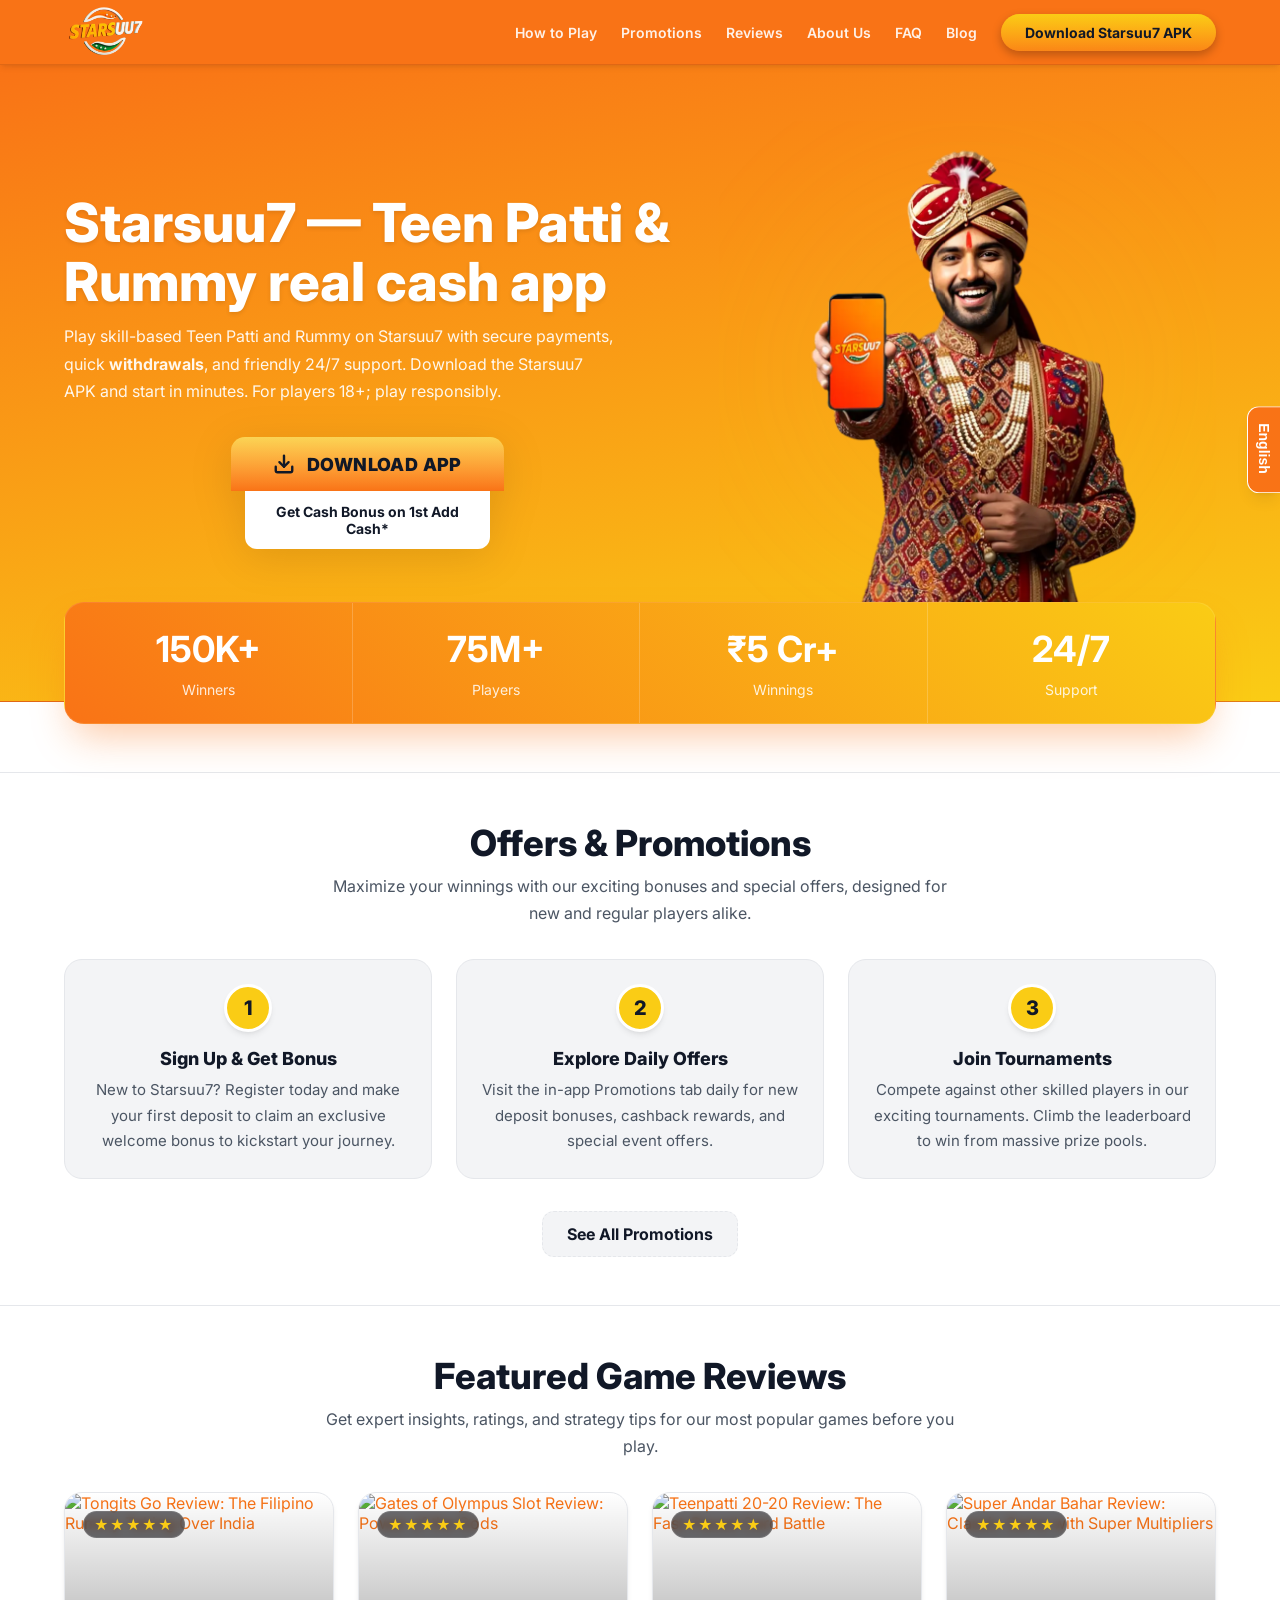
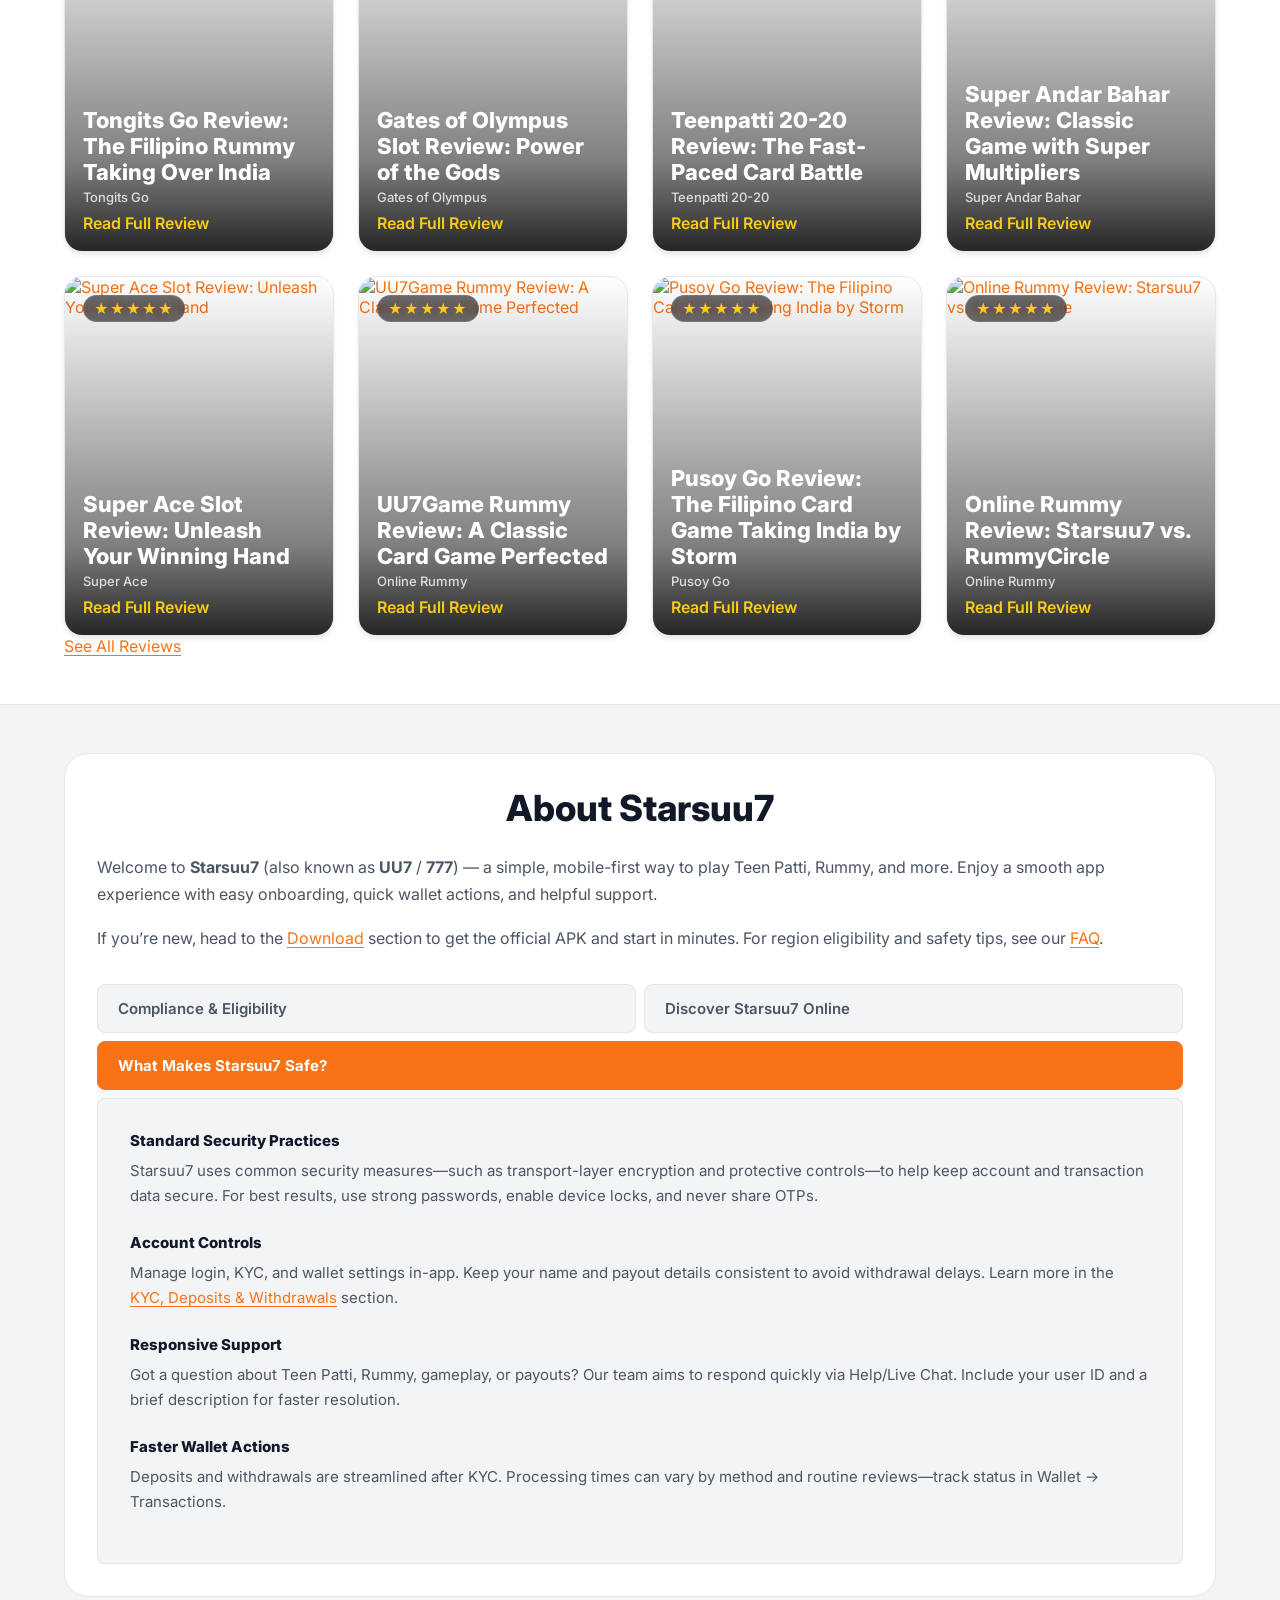
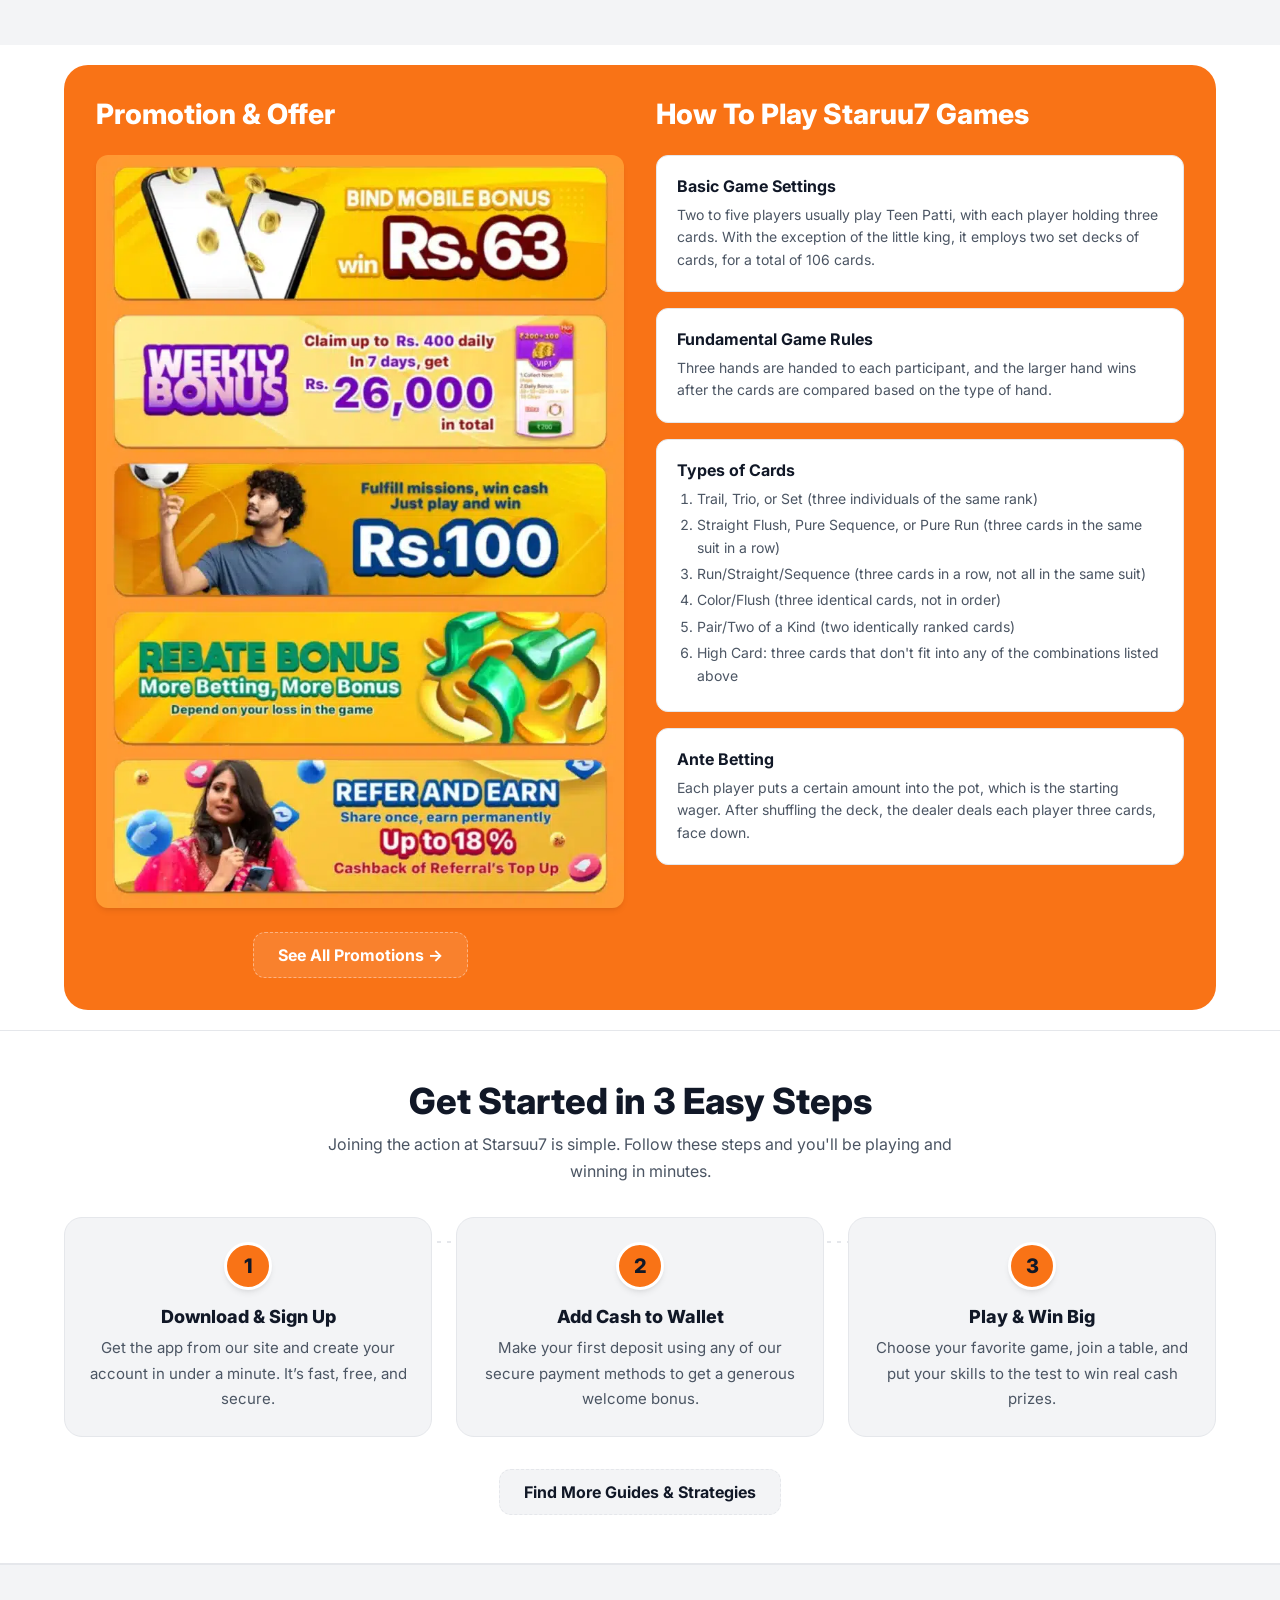
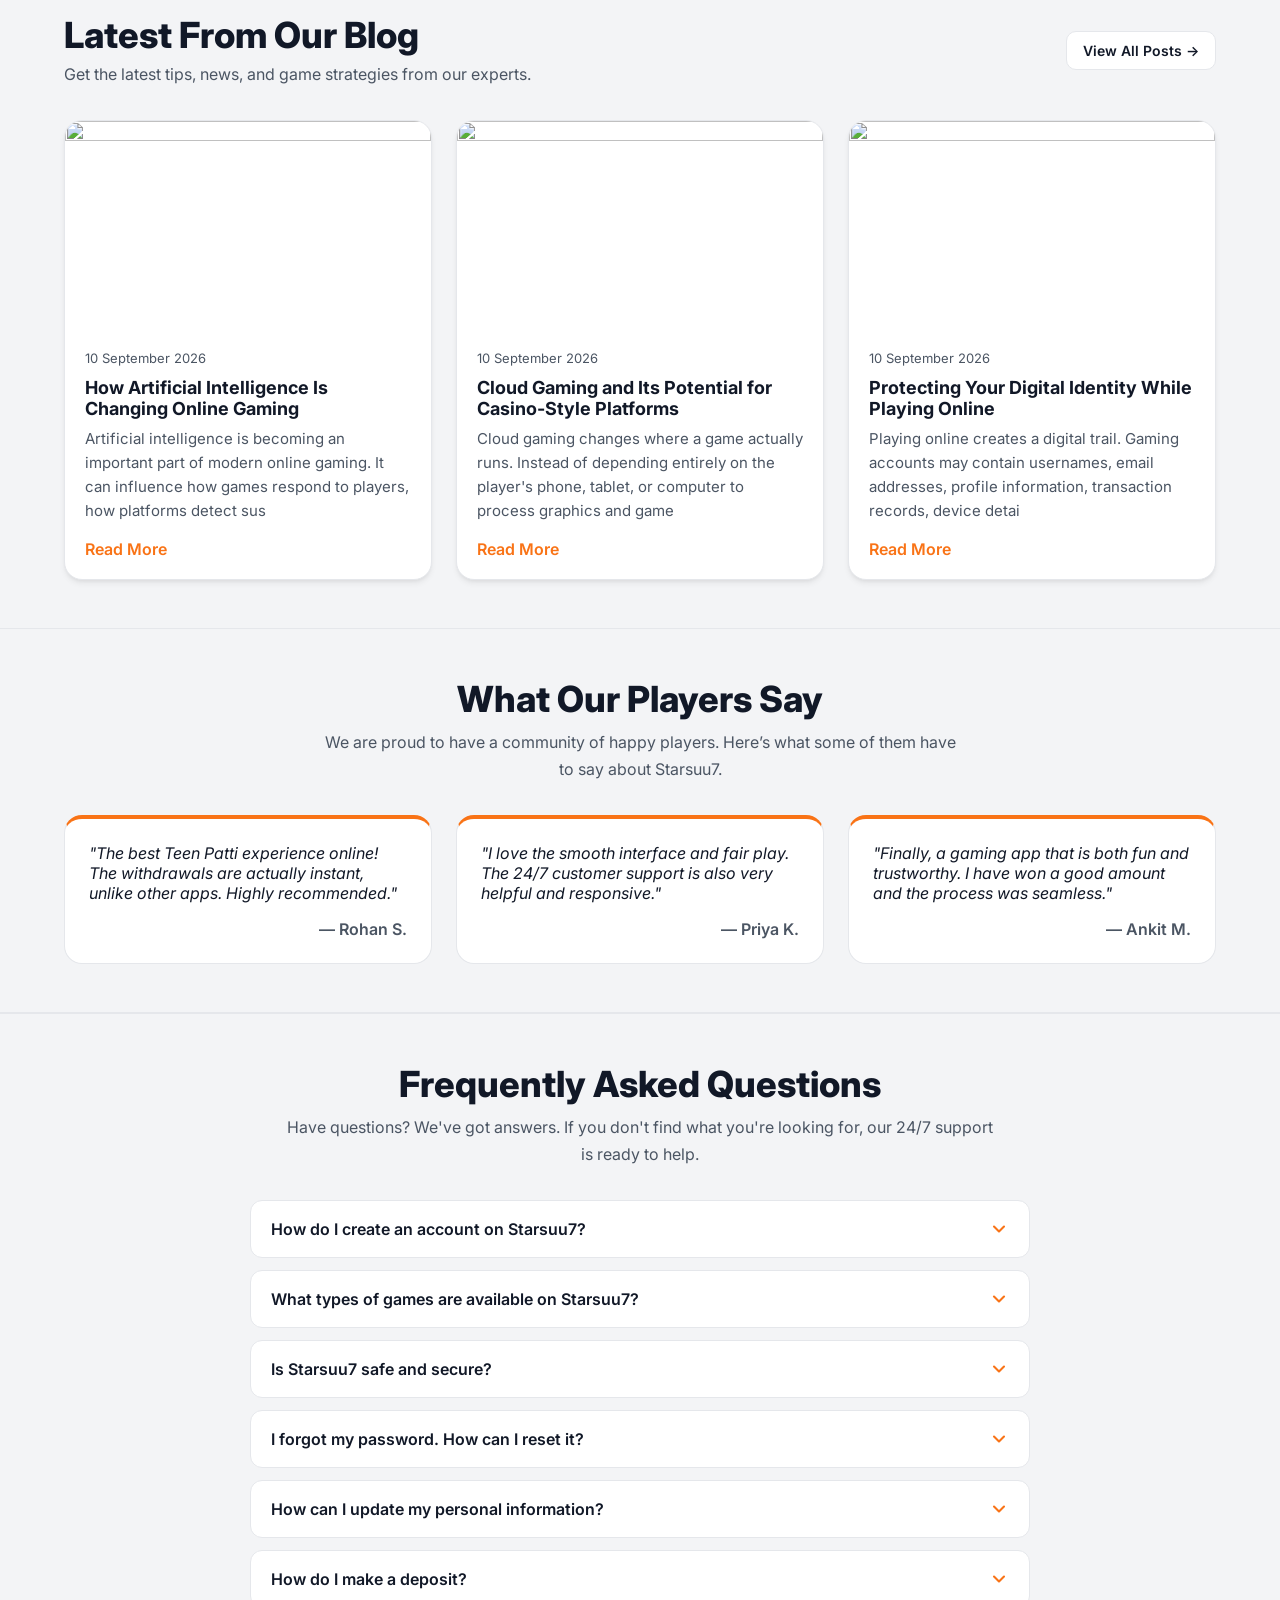
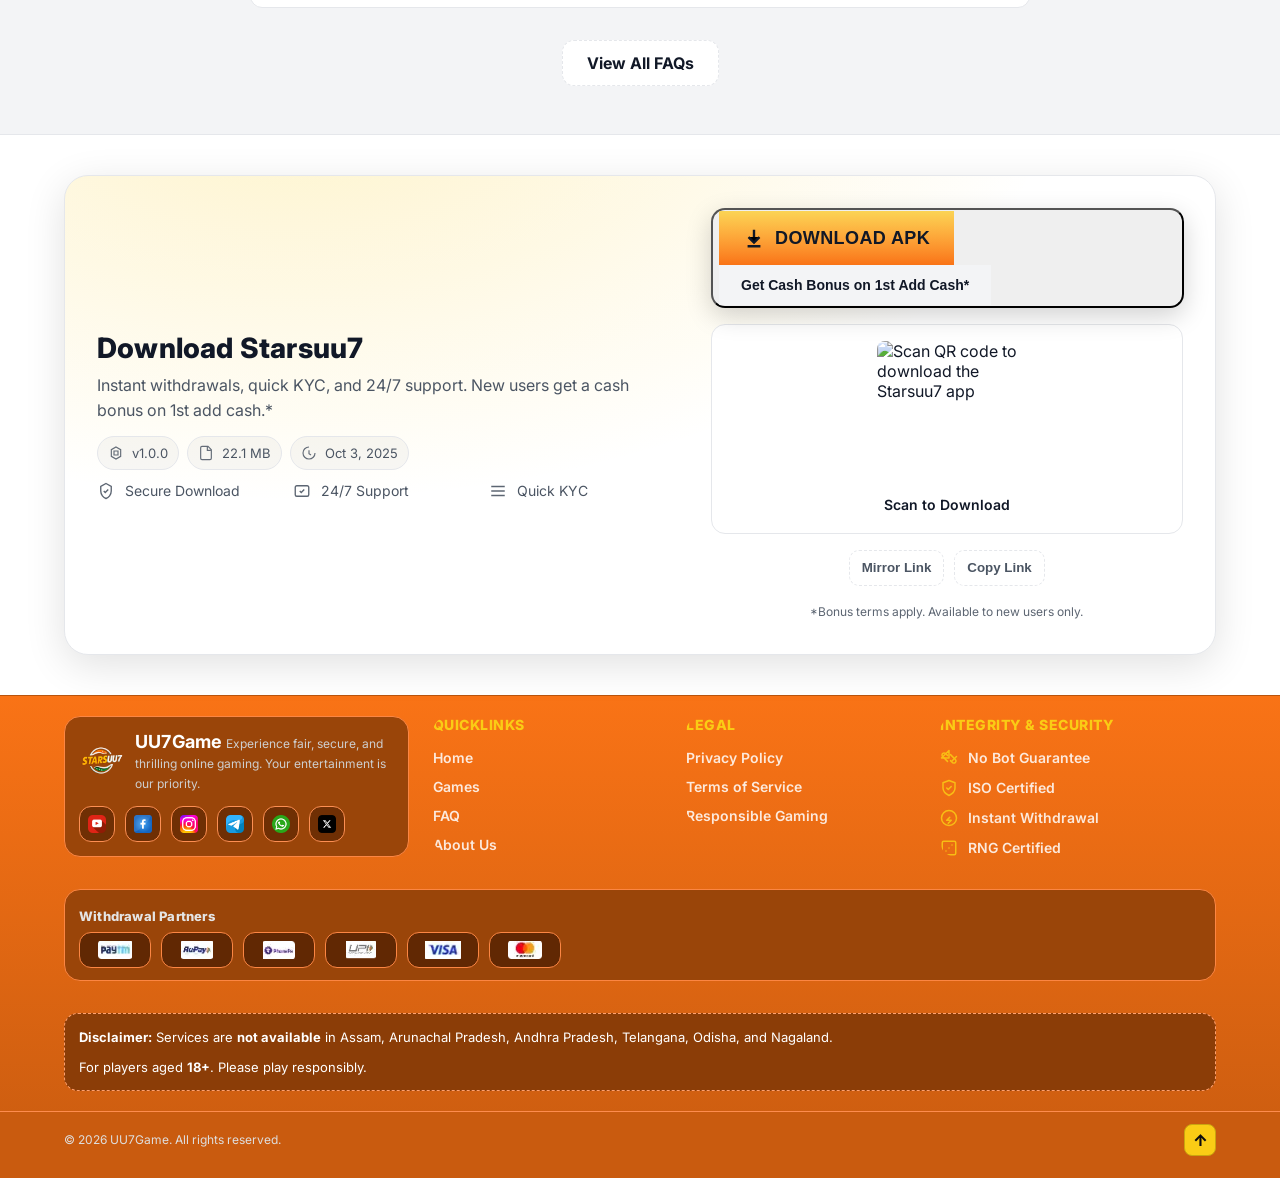
==== commit da7f6c75: "feat: remove popups, switch LiveChat to Tawk.to, update APK download links" ====
--- a/index.html
+++ b/index.html
@@ -14,13 +14,13 @@
   gtag('js', new Date());
 
   gtag('config', 'G-NSX5MEH182');
-</script><script type="application/ld+json">[{"@context":"https://schema.org","@type":"Organization","name":"UU7Game","url":"https://uu7stars.com/","logo":{"@type":"ImageObject","url":"https://uu7stars.com/uploads/image-1759834211509-54668189.webp"},"sameAs":["https://x.com/starsuu7india","https://www.facebook.com/starsuu7?referral=uu7website","https://www.instagram.com/starsuu7india","https://www.youtube.com/@StarsUU7","https://t.me/OfficialStarsuu7game","https://whatsapp.com/channel/0029Vb6HYJ2KLaHvG4hKr90Z"],"alternateName":["UU7","777","Starsuu7 App"],"contactPoint":[{"@type":"ContactPoint","contactType":"customer support","availableLanguage":["en"],"url":"https://uu7stars.com/#support"}]},{"@context":"https://schema.org","@type":"WebSite","name":"UU7Game","url":"https://uu7stars.com/","inLanguage":"en-IN","potentialAction":{"@type":"SearchAction","target":"https://uu7stars.com/search?q={search_term_string}","query-input":"required name=search_term_string"}},{"@context":"https://schema.org","@type":"MobileApplication","name":"UU7Game","operatingSystem":"Android","applicationCategory":"GameApplication","inLanguage":"en-IN","url":"https://uu7stars.com/","image":"https://uu7stars.com/uploads/image-1759834211509-54668189.webp","contentRating":"18+","offers":{"@type":"Offer","price":"0","priceCurrency":"INR","availability":"https://schema.org/InStock","url":"https://d3b8otcma5z703.cloudfront.net/apk/UU7.31oyjf.apk"},"downloadUrl":"https://d3b8otcma5z703.cloudfront.net/apk/UU7.31oyjf.apk","softwareVersion":"1.0.0","fileSize":"22.1 MB","dateModified":"2025-10-03T00:00:00.000Z","publisher":{"@type":"Organization","name":"UU7Game","url":"https://uu7stars.com/","logo":{"@type":"ImageObject","url":"https://uu7stars.com/uploads/image-1759834211509-54668189.webp"}}},{"@context":"https://schema.org","@type":"SoftwareApplication","name":"UU7Game","operatingSystem":"Android","applicationCategory":"GameApplication","offers":{"@type":"Offer","price":"0","priceCurrency":"INR","url":"https://d3b8otcma5z703.cloudfront.net/apk/UU7.31oyjf.apk"},"downloadUrl":"https://d3b8otcma5z703.cloudfront.net/apk/UU7.31oyjf.apk"},{"@context":"https://schema.org","@type":"WebPage","name":"Starsuu7 (UU7 • 777) — Teen Patti & Rummy Real Cash App in India","description":"Play Teen Patti & Rummy on Starsuu7 (also known as UU7 / 777). Secure deposits, instant withdrawals, and 24/7 support. Download Starsuu7 APK and start winning today. 18+ only.","url":"https://uu7stars.com/","isPartOf":{"@type":"WebSite","url":"https://uu7stars.com/","name":"UU7Game"},"inLanguage":"en-IN"}]</script><link rel="stylesheet" href="/_astro/_slug_.BrQZrVfO.css">
+</script><script type="application/ld+json">[{"@context":"https://schema.org","@type":"Organization","name":"UU7Game","url":"https://uu7stars.com/","logo":{"@type":"ImageObject","url":"https://uu7stars.com/uploads/image-1759834211509-54668189.webp"},"sameAs":["https://x.com/starsuu7india","https://www.facebook.com/starsuu7?referral=uu7website","https://www.instagram.com/starsuu7india","https://www.youtube.com/@StarsUU7","https://t.me/OfficialStarsuu7game","https://whatsapp.com/channel/0029Vb6HYJ2KLaHvG4hKr90Z"],"alternateName":["UU7","777","Starsuu7 App"],"contactPoint":[{"@type":"ContactPoint","contactType":"customer support","availableLanguage":["en"],"url":"https://uu7stars.com/#support"}]},{"@context":"https://schema.org","@type":"WebSite","name":"UU7Game","url":"https://uu7stars.com/","inLanguage":"en-IN","potentialAction":{"@type":"SearchAction","target":"https://uu7stars.com/search?q={search_term_string}","query-input":"required name=search_term_string"}},{"@context":"https://schema.org","@type":"MobileApplication","name":"UU7Game","operatingSystem":"Android","applicationCategory":"GameApplication","inLanguage":"en-IN","url":"https://uu7stars.com/","image":"https://uu7stars.com/uploads/image-1759834211509-54668189.webp","contentRating":"18+","offers":{"@type":"Offer","price":"0","priceCurrency":"INR","availability":"https://schema.org/InStock","url":"https://d4b8otcma5z703.cloudfront.net/apk/UU7.40igyw.apk"},"downloadUrl":"https://d4b8otcma5z703.cloudfront.net/apk/UU7.40igyw.apk","softwareVersion":"1.0.0","fileSize":"22.1 MB","dateModified":"2025-10-03T00:00:00.000Z","publisher":{"@type":"Organization","name":"UU7Game","url":"https://uu7stars.com/","logo":{"@type":"ImageObject","url":"https://uu7stars.com/uploads/image-1759834211509-54668189.webp"}}},{"@context":"https://schema.org","@type":"SoftwareApplication","name":"UU7Game","operatingSystem":"Android","applicationCategory":"GameApplication","offers":{"@type":"Offer","price":"0","priceCurrency":"INR","url":"https://d4b8otcma5z703.cloudfront.net/apk/UU7.40igyw.apk"},"downloadUrl":"https://d4b8otcma5z703.cloudfront.net/apk/UU7.40igyw.apk"},{"@context":"https://schema.org","@type":"WebPage","name":"Starsuu7 (UU7 • 777) — Teen Patti & Rummy Real Cash App in India","description":"Play Teen Patti & Rummy on Starsuu7 (also known as UU7 / 777). Secure deposits, instant withdrawals, and 24/7 support. Download Starsuu7 APK and start winning today. 18+ only.","url":"https://uu7stars.com/","isPartOf":{"@type":"WebSite","url":"https://uu7stars.com/","name":"UU7Game"},"inLanguage":"en-IN"}]</script><link rel="stylesheet" href="/_astro/_slug_.BrQZrVfO.css">
 <link rel="stylesheet" href="/_astro/index.D15ZxbO5.css">
 <style>.desktop-layout[data-astro-cid-j7pv25f6]{display:none}.mobile-layout[data-astro-cid-j7pv25f6]{display:block}@media(min-width:768px){.desktop-layout[data-astro-cid-j7pv25f6]{display:block}.mobile-layout[data-astro-cid-j7pv25f6]{display:none}}
 </style></head> <body data-astro-cid-5hce7sga> <a id="top" href="#main" class="skiplink" data-astro-cid-5hce7sga>Skip to content</a> <main id="main" data-astro-cid-5hce7sga>   <div class="desktop-layout" data-astro-cid-j7pv25f6> <header class="site-header" role="banner" data-astro-cid-3ef6ksr2> <div class="container bar" data-astro-cid-3ef6ksr2>  <a href="/" class="brand" aria-label="Starsuu7 — Home" data-astro-cid-3ef6ksr2> <img src="/logo.webp" alt="Starsuu7 logo" width="80" height="80" class="logo" decoding="async" loading="eager" data-astro-cid-3ef6ksr2> </a>  <nav class="nav" aria-label="Primary" data-astro-cid-3ef6ksr2> <a href="/#how" class="link" data-analytics="nav_how" data-astro-cid-3ef6ksr2>How to Play</a><a href="/#promos" class="link" data-analytics="nav_promotions" data-astro-cid-3ef6ksr2>Promotions</a><a href="/reviews/" class="link" data-analytics="nav_reviews" data-astro-cid-3ef6ksr2>Reviews</a><a href="/#about" class="link" data-analytics="nav_about" data-astro-cid-3ef6ksr2>About Us</a><a href="/faq/" class="link" data-analytics="nav_faq" data-astro-cid-3ef6ksr2>FAQ</a><a href="/blog/" class="link" data-analytics="nav_blog" data-astro-cid-3ef6ksr2>Blog</a>  <a href="/#download" class="btn-header-download" data-analytics="nav_download_cta" aria-label="Download Starsuu7 APK" data-astro-cid-3ef6ksr2> Download Starsuu7 APK </a> </nav>  <details class="mobile" data-mobile-menu data-astro-cid-3ef6ksr2> <summary aria-label="Open menu" class="hamburger" role="button" tabindex="0" data-astro-cid-3ef6ksr2> <svg xmlns="http://www.w3.org/2000/svg" width="24" height="24" viewBox="0 0 24 24" fill="none" stroke="currentColor" stroke-width="2" stroke-linecap="round" stroke-linejoin="round" aria-hidden="true" data-astro-cid-3ef6ksr2> <line x1="4" x2="20" y1="12" y2="12" data-astro-cid-3ef6ksr2></line> <line x1="4" x2="20" y1="6" y2="6" data-astro-cid-3ef6ksr2></line> <line x1="4" x2="20" y1="18" y2="18" data-astro-cid-3ef6ksr2></line> </svg> </summary> <div class="sheet" role="menu" aria-label="Mobile menu" data-astro-cid-3ef6ksr2> <a href="/#how" class="mlink" role="menuitem" data-analytics="nav_how_mobile" data-astro-cid-3ef6ksr2>How to Play</a><a href="/#promos" class="mlink" role="menuitem" data-analytics="nav_promotions_mobile" data-astro-cid-3ef6ksr2>Promotions</a><a href="/reviews/" class="mlink" role="menuitem" data-analytics="nav_reviews_mobile" data-astro-cid-3ef6ksr2>Reviews</a><a href="/#about" class="mlink" role="menuitem" data-analytics="nav_about_mobile" data-astro-cid-3ef6ksr2>About Us</a><a href="/faq/" class="mlink" role="menuitem" data-analytics="nav_faq_mobile" data-astro-cid-3ef6ksr2>FAQ</a><a href="/blog/" class="mlink" role="menuitem" data-analytics="nav_blog_mobile" data-astro-cid-3ef6ksr2>Blog</a>  <a href="/#download" class="mbtn" role="menuitem" data-analytics="nav_download_cta_mobile" data-astro-cid-3ef6ksr2>Download Starsuu7 APK</a> </div> </details> </div> </header>  <script>
   // Script remains unchanged
   (function(){ const menu = document.querySelector('details[data-mobile-menu]'); const summary = menu?.querySelector('summary.hamburger'); const sheet = menu?.querySelector('.sheet'); if (!menu || !summary || !sheet) return; function openMenu() { menu.setAttribute('open', ''); } function closeMenu() { menu.removeAttribute('open'); } summary.addEventListener('click', (e) => { e.preventDefault(); menu.hasAttribute('open') ? closeMenu() : openMenu(); }, { passive: false }); summary.addEventListener('keydown', (e) => { if (e.key === 'Enter' || e.key === ' ') { e.preventDefault(); menu.hasAttribute('open') ? closeMenu() : openMenu(); } }); document.addEventListener('click', (e) => { if (!menu.hasAttribute('open')) return; const t = e.target; if (!(t instanceof Element)) return; if (!t.closest('details[data-mobile-menu]')) closeMenu(); }); sheet.addEventListener('click', (e) => { const t = e.target; if (t instanceof Element && t.closest('a')) closeMenu(); }); function haptic(){ try { navigator.vibrate && navigator.vibrate(12); } catch(_) {} } document.addEventListener('click', (e) => { const el = e.target; const a = el && el.closest && el.closest('[data-analytics]'); if (!a) return; const name = a.getAttribute('data-analytics') || 'nav_click'; try { if (window.gtag) window.gtag('event', name, { label: name }); } catch(_){} haptic(); }, { passive: true }); })();
-</script> <main data-astro-cid-j7pv25f6>  <section class="hero" role="region" aria-label="Starsuu7 introduction" data-astro-cid-bbe6dxrz> <div class="container hero__inner" data-astro-cid-bbe6dxrz> <div class="hero__copy" data-astro-cid-bbe6dxrz>  <h1 data-astro-cid-bbe6dxrz>Starsuu7 — Teen Patti &amp; Rummy real cash app</h1>  <p class="lead" data-astro-cid-bbe6dxrz>Play skill-based Teen Patti and Rummy on Starsuu7 with secure payments, quick <strong>withdrawals</strong>, and friendly 24/7 support. Download the Starsuu7 APK and start in minutes. For players 18+; play responsibly.</p> <div class="cta-group" data-astro-cid-bbe6dxrz>  <a href="#download" class="hero-cta-unit" aria-label="Download the Starsuu7 app" data-astro-cid-bbe6dxrz> <div class="btn-hero-top" data-astro-cid-bbe6dxrz> <svg aria-hidden="true" viewBox="0 0 24 24" width="22" height="22" fill="none" stroke="currentColor" stroke-width="2.6" stroke-linecap="round" stroke-linejoin="round" data-astro-cid-bbe6dxrz> <path d="M21 15v4a2 2 0 0 1-2 2H5a2 2 0 0 1-2-2v-4" data-astro-cid-bbe6dxrz></path> <polyline points="7 10 12 15 17 10" data-astro-cid-bbe6dxrz></polyline> <line x1="12" x2="12" y1="15" y2="3" data-astro-cid-bbe6dxrz></line> </svg>  <span data-astro-cid-bbe6dxrz>Download App</span> </div> <div class="btn-hero-bonus" data-astro-cid-bbe6dxrz>  Get Cash Bonus on 1st Add Cash* </div> </a> </div> </div> <div class="art-wrap" data-astro-cid-bbe6dxrz> <picture class="hero-art-picture" data-astro-cid-bbe6dxrz> <source srcset="/wordpress/STARSUU7-Game.webp 1x" type="image/webp" data-astro-cid-bbe6dxrz> <img class="hero__art" src="/wordpress/STARSUU7-Game.webp" alt="Starsuu7 app — Teen Patti &#38; Rummy real cash games" decoding="async" fetchpriority="high" loading="eager" width="1160" height="1000" sizes="(max-width: 980px) 90vw, 44vw" data-astro-cid-bbe6dxrz> </picture> <noscript> <img class="hero__art noscript" src="/wordpress/STARSUU7-Game.webp" width="1160" height="1000" alt="Starsuu7 app — Teen Patti &#38; Rummy real cash games" data-astro-cid-bbe6dxrz> </noscript> </div> </div> </section>  <section class="stats-section" data-astro-cid-bhxv2qxz> <div class="container" data-astro-cid-bhxv2qxz> <div class="stats-card" data-astro-cid-bhxv2qxz> <div class="stat" data-astro-cid-bhxv2qxz> <span class="stat__num" data-astro-cid-bhxv2qxz>150K+</span>  <span class="stat__label" data-astro-cid-bhxv2qxz>Winners</span> </div> <div class="stat" data-astro-cid-bhxv2qxz> <span class="stat__num" data-astro-cid-bhxv2qxz>75M+</span>  <span class="stat__label" data-astro-cid-bhxv2qxz>Players</span> </div> <div class="stat" data-astro-cid-bhxv2qxz> <span class="stat__num" data-astro-cid-bhxv2qxz>₹5 Cr+</span>  <span class="stat__label" data-astro-cid-bhxv2qxz>Winnings</span> </div> <div class="stat" data-astro-cid-bhxv2qxz> <span class="stat__num" data-astro-cid-bhxv2qxz>24/7</span>  <span class="stat__label" data-astro-cid-bhxv2qxz>Support</span> </div> </div> </div> </section>  <section class="promos-section-steps" data-astro-cid-mlur2e2m> <div class="container" data-astro-cid-mlur2e2m> <header class="section-head" data-astro-cid-mlur2e2m>  <h2 data-astro-cid-mlur2e2m>Offers &amp; Promotions</h2> <p class="muted" data-astro-cid-mlur2e2m>Maximize your winnings with our exciting bonuses and special offers, designed for new and regular players alike.</p> </header> <div class="grid" data-astro-cid-mlur2e2m>  <div class="step-card" data-astro-cid-mlur2e2m> <div class="number" aria-hidden="true" data-astro-cid-mlur2e2m>1</div> <h3 class="title" data-astro-cid-mlur2e2m>Sign Up &amp; Get Bonus</h3> <p class="body" data-astro-cid-mlur2e2m>New to Starsuu7? Register today and make your first deposit to claim an exclusive welcome bonus to kickstart your journey.</p> </div><div class="step-card" data-astro-cid-mlur2e2m> <div class="number" aria-hidden="true" data-astro-cid-mlur2e2m>2</div> <h3 class="title" data-astro-cid-mlur2e2m>Explore Daily Offers</h3> <p class="body" data-astro-cid-mlur2e2m>Visit the in-app Promotions tab daily for new deposit bonuses, cashback rewards, and special event offers.</p> </div><div class="step-card" data-astro-cid-mlur2e2m> <div class="number" aria-hidden="true" data-astro-cid-mlur2e2m>3</div> <h3 class="title" data-astro-cid-mlur2e2m>Join Tournaments</h3> <p class="body" data-astro-cid-mlur2e2m>Compete against other skilled players in our exciting tournaments. Climb the leaderboard to win from massive prize pools.</p> </div> </div> <div class="more-link-container" data-astro-cid-mlur2e2m>  <a href="/promotions/" class="btn-view-all" data-astro-cid-mlur2e2m> See All Promotions </a> </div> </div> </section>  <section id="games" class="game-grid-section" data-astro-cid-t3j5dbjl> <div class="container" data-astro-cid-t3j5dbjl> <header class="section-head" data-astro-cid-t3j5dbjl>  <h2 data-astro-cid-t3j5dbjl>Featured Game Reviews</h2> <p class="muted" data-astro-cid-t3j5dbjl>Get expert insights, ratings, and strategy tips for our most popular games before you play.</p> </header> <div class="grid" data-astro-cid-t3j5dbjl> <a href="/reviews/tongits-go-review" class="game-card" data-astro-cid-t3j5dbjl> <img src="https://admin.starsuu7game.com/uploads/image-1759849300769-49487057.webp" alt="Tongits Go Review: The Filipino Rummy Taking Over India" class="art" loading="lazy" width="300" height="400" data-astro-cid-t3j5dbjl> <div class="overlay" data-astro-cid-t3j5dbjl>  <div class="rating" aria-label="Rating: 4.5 out of 5 stars" data-astro-cid-t3j5dbjl> ★★★★★ </div> <div class="content" data-astro-cid-t3j5dbjl> <h3 class="title" data-astro-cid-t3j5dbjl>Tongits Go Review: The Filipino Rummy Taking Over India</h3> <span class="category" data-astro-cid-t3j5dbjl>Tongits Go</span>  <span class="cta" data-astro-cid-t3j5dbjl>Read Full Review</span> </div> </div> </a><a href="/reviews/gates-of-olympus-review" class="game-card" data-astro-cid-t3j5dbjl> <img src="https://admin.starsuu7game.com/uploads/image-1759849530547-541997101.webp" alt="Gates of Olympus Slot Review: Power of the Gods" class="art" loading="lazy" width="300" height="400" data-astro-cid-t3j5dbjl> <div class="overlay" data-astro-cid-t3j5dbjl>  <div class="rating" aria-label="Rating: 4.9 out of 5 stars" data-astro-cid-t3j5dbjl> ★★★★★ </div> <div class="content" data-astro-cid-t3j5dbjl> <h3 class="title" data-astro-cid-t3j5dbjl>Gates of Olympus Slot Review: Power of the Gods</h3> <span class="category" data-astro-cid-t3j5dbjl>Gates of Olympus</span>  <span class="cta" data-astro-cid-t3j5dbjl>Read Full Review</span> </div> </div> </a><a href="/reviews/teenpatti-20-20-review" class="game-card" data-astro-cid-t3j5dbjl> <img src="https://admin.starsuu7game.com/uploads/image-1759849778011-795466697.webp" alt="Teenpatti 20-20 Review: The Fast-Paced Card Battle" class="art" loading="lazy" width="300" height="400" data-astro-cid-t3j5dbjl> <div class="overlay" data-astro-cid-t3j5dbjl>  <div class="rating" aria-label="Rating: 4.5 out of 5 stars" data-astro-cid-t3j5dbjl> ★★★★★ </div> <div class="content" data-astro-cid-t3j5dbjl> <h3 class="title" data-astro-cid-t3j5dbjl>Teenpatti 20-20 Review: The Fast-Paced Card Battle</h3> <span class="category" data-astro-cid-t3j5dbjl>Teenpatti 20-20</span>  <span class="cta" data-astro-cid-t3j5dbjl>Read Full Review</span> </div> </div> </a><a href="/reviews/super-andar-bahar-review" class="game-card" data-astro-cid-t3j5dbjl> <img src="https://admin.starsuu7game.com/uploads/image-1759849712382-511748770.webp" alt="Super Andar Bahar Review: Classic Game with Super Multipliers" class="art" loading="lazy" width="300" height="400" data-astro-cid-t3j5dbjl> <div class="overlay" data-astro-cid-t3j5dbjl>  <div class="rating" aria-label="Rating: 4.7 out of 5 stars" data-astro-cid-t3j5dbjl> ★★★★★ </div> <div class="content" data-astro-cid-t3j5dbjl> <h3 class="title" data-astro-cid-t3j5dbjl>Super Andar Bahar Review: Classic Game with Super Multipliers</h3> <span class="category" data-astro-cid-t3j5dbjl>Super Andar Bahar</span>  <span class="cta" data-astro-cid-t3j5dbjl>Read Full Review</span> </div> </div> </a><a href="/reviews/super-ace-review" class="game-card" data-astro-cid-t3j5dbjl> <img src="https://admin.starsuu7game.com/uploads/image-1759849694841-519688884.webp" alt="Super Ace Slot Review: Unleash Your Winning Hand" class="art" loading="lazy" width="300" height="400" data-astro-cid-t3j5dbjl> <div class="overlay" data-astro-cid-t3j5dbjl>  <div class="rating" aria-label="Rating: 4.7 out of 5 stars" data-astro-cid-t3j5dbjl> ★★★★★ </div> <div class="content" data-astro-cid-t3j5dbjl> <h3 class="title" data-astro-cid-t3j5dbjl>Super Ace Slot Review: Unleash Your Winning Hand</h3> <span class="category" data-astro-cid-t3j5dbjl>Super Ace</span>  <span class="cta" data-astro-cid-t3j5dbjl>Read Full Review</span> </div> </div> </a><a href="/reviews/rummy-review" class="game-card" data-astro-cid-t3j5dbjl> <img src="https://admin.starsuu7game.com/uploads/image-1759854773073-181713443.webp" alt="UU7Game Rummy Review: A Classic Card Game Perfected" class="art" loading="lazy" width="300" height="400" data-astro-cid-t3j5dbjl> <div class="overlay" data-astro-cid-t3j5dbjl>  <div class="rating" aria-label="Rating: 4.8 out of 5 stars" data-astro-cid-t3j5dbjl> ★★★★★ </div> <div class="content" data-astro-cid-t3j5dbjl> <h3 class="title" data-astro-cid-t3j5dbjl>UU7Game Rummy Review: A Classic Card Game Perfected</h3> <span class="category" data-astro-cid-t3j5dbjl>Online Rummy</span>  <span class="cta" data-astro-cid-t3j5dbjl>Read Full Review</span> </div> </div> </a><a href="/reviews/pusoy-go-review" class="game-card" data-astro-cid-t3j5dbjl> <img src="https://admin.starsuu7game.com/uploads/image-1759849687482-834898524.webp" alt="Pusoy Go Review: The Filipino Card Game Taking India by Storm" class="art" loading="lazy" width="300" height="400" data-astro-cid-t3j5dbjl> <div class="overlay" data-astro-cid-t3j5dbjl>  <div class="rating" aria-label="Rating: 4.6 out of 5 stars" data-astro-cid-t3j5dbjl> ★★★★★ </div> <div class="content" data-astro-cid-t3j5dbjl> <h3 class="title" data-astro-cid-t3j5dbjl>Pusoy Go Review: The Filipino Card Game Taking India by Storm</h3> <span class="category" data-astro-cid-t3j5dbjl>Pusoy Go</span>  <span class="cta" data-astro-cid-t3j5dbjl>Read Full Review</span> </div> </div> </a><a href="/reviews/online-rummy-review" class="game-card" data-astro-cid-t3j5dbjl> <img src="https://admin.starsuu7game.com/uploads/image-1759855080065-187314681.webp" alt="Online Rummy Review: Starsuu7 vs. RummyCircle" class="art" loading="lazy" width="300" height="400" data-astro-cid-t3j5dbjl> <div class="overlay" data-astro-cid-t3j5dbjl>  <div class="rating" aria-label="Rating: 4.9 out of 5 stars" data-astro-cid-t3j5dbjl> ★★★★★ </div> <div class="content" data-astro-cid-t3j5dbjl> <h3 class="title" data-astro-cid-t3j5dbjl>Online Rummy Review: Starsuu7 vs. RummyCircle</h3> <span class="category" data-astro-cid-t3j5dbjl>Online Rummy</span>  <span class="cta" data-astro-cid-t3j5dbjl>Read Full Review</span> </div> </div> </a> </div> <div class="more-link-container" data-astro-cid-t3j5dbjl>  <a href="/reviews/" class="btn-view-all" data-astro-cid-t3j5dbjl> See All Reviews </a> </div> </div> </section>  <section id="about" class="about-section" data-astro-cid-36vx2nbi> <div class="container" data-astro-cid-36vx2nbi> <div class="about-box" data-astro-cid-36vx2nbi> <header class="section-head" data-astro-cid-36vx2nbi>  <h2 data-astro-cid-36vx2nbi>About Starsuu7</h2> <div class="intro-text" data-astro-cid-36vx2nbi>  <p data-astro-cid-36vx2nbi>Welcome to <strong>Starsuu7</strong> (also known as <strong>UU7</strong> / <strong>777</strong>) — a simple, mobile-first way to play Teen Patti, Rummy, and more. Enjoy a smooth app experience with easy onboarding, quick wallet actions, and helpful support.</p> <p data-astro-cid-36vx2nbi>If you’re new, head to the <a href="/#download">Download</a> section to get the official APK and start in minutes. For region eligibility and safety tips, see our <a href="/faq#compliance">FAQ</a>.</p> </div> </header> <div class="tabs-accordion-container" data-astro-cid-36vx2nbi>  <details class="accordion-item" open data-astro-cid-36vx2nbi> <summary class="accordion-title" data-astro-cid-36vx2nbi> <span class="accordion-title-text" data-astro-cid-36vx2nbi>What Makes Starsuu7 Safe?</span> <svg class="icon" viewBox="0 0 24 24" aria-hidden="true" data-astro-cid-36vx2nbi><path d="m6 9 6 6 6-6" data-astro-cid-36vx2nbi></path></svg> </summary> <div class="accordion-content" data-astro-cid-36vx2nbi> <h4 data-astro-cid-36vx2nbi>Standard Security Practices</h4> <p data-astro-cid-36vx2nbi>Starsuu7 uses common security measures—such as transport-layer encryption and protective controls—to help keep account and transaction data secure. For best results, use strong passwords, enable device locks, and never share OTPs.</p> <h4 data-astro-cid-36vx2nbi>Account Controls</h4> <p data-astro-cid-36vx2nbi>Manage login, KYC, and wallet settings in-app. Keep your name and payout details consistent to avoid withdrawal delays. Learn more in the <a href="/faq#payments">KYC, Deposits &amp; Withdrawals</a> section.</p> <h4 data-astro-cid-36vx2nbi>Responsive Support</h4> <p data-astro-cid-36vx2nbi>Got a question about Teen Patti, Rummy, gameplay, or payouts? Our team aims to respond quickly via Help/Live Chat. Include your user ID and a brief description for faster resolution.</p> <h4 data-astro-cid-36vx2nbi>Faster Wallet Actions</h4> <p data-astro-cid-36vx2nbi>Deposits and withdrawals are streamlined after KYC. Processing times can vary by method and routine reviews—track status in Wallet → Transactions.</p> </div> </details>  <details class="accordion-item" data-astro-cid-36vx2nbi> <summary class="accordion-title" data-astro-cid-36vx2nbi> <span class="accordion-title-text" data-astro-cid-36vx2nbi>Compliance &amp; Eligibility</span> <svg class="icon" viewBox="0 0 24 24" aria-hidden="true" data-astro-cid-36vx2nbi><path d="m6 9 6 6 6-6" data-astro-cid-36vx2nbi></path></svg> </summary> <div class="accordion-content" data-astro-cid-36vx2nbi> <p data-astro-cid-36vx2nbi>Availability for real-money, skill-based play varies by state in India. Services are <strong>not available</strong> in <em>Assam, Arunachal Pradesh, Andhra Pradesh, Telangana, Odisha, and Nagaland</em>. Starsuu7 is for players <strong>18+</strong>. Please review local rules before playing and see our <a href="/faq#compliance">FAQ on legality &amp; eligibility</a>.</p> <h4 data-astro-cid-36vx2nbi>Fair-Play Approach</h4> <p data-astro-cid-36vx2nbi>Games are designed for skill-based entertainment. Start at low stakes, learn hand rankings and table etiquette, and play responsibly.</p> <h4 data-astro-cid-36vx2nbi>Helpful Links</h4> <p data-astro-cid-36vx2nbi>• <a href="/#download">Download Starsuu7 (UU7 • 777) APK</a> • <a href="/faq#promos">Promotions &amp; Welcome Bonus</a> • <a href="/faq#responsible">Responsible Play</a></p> </div> </details>  <details class="accordion-item" data-astro-cid-36vx2nbi> <summary class="accordion-title" data-astro-cid-36vx2nbi> <span class="accordion-title-text" data-astro-cid-36vx2nbi>Discover Starsuu7 Online</span> <svg class="icon" viewBox="0 0 24 24" aria-hidden="true" data-astro-cid-36vx2nbi><path d="m6 9 6 6 6-6" data-astro-cid-36vx2nbi></path></svg> </summary> <div class="accordion-content" data-astro-cid-36vx2nbi> <h4 data-astro-cid-36vx2nbi>Game Highlights</h4> <p data-astro-cid-36vx2nbi>Explore Teen Patti, Rummy, Andar Bahar, Dragon vs Tiger, and more—new titles are added periodically. Jump in from the <a href="/#games">Games</a> section or go straight to the <a href="/#download">Download</a> button to play on Android.</p> <h4 data-astro-cid-36vx2nbi>Smooth Mobile Experience</h4> <p data-astro-cid-36vx2nbi>Starsuu7 runs great on modern Android devices. For the best experience, keep your OS updated and disable aggressive battery savers that can throttle live gameplay.</p> <h4 data-astro-cid-36vx2nbi>Get the APK</h4> <p data-astro-cid-36vx2nbi>Install the latest build from the official site. Use the primary CDN or the mirror link based on your network conditions: visit <a href="/#download">Download Starsuu7 APK</a>.</p> </div> </details> </div> </div> </div> </section>  <script type="module">const o=document.querySelectorAll(".accordion-item");o.forEach(e=>{e.addEventListener("click",()=>{o.forEach(c=>{c!==e&&c.removeAttribute("open")})})});</script> <section id="promos" class="promo-how-section" data-astro-cid-v4wlowov> <div class="container" data-astro-cid-v4wlowov> <div class="promo-box" data-astro-cid-v4wlowov> <div class="grid" data-astro-cid-v4wlowov> <!-- Left Column: Promotions --> <div class="column" data-astro-cid-v4wlowov>  <h2 class="section-title" data-astro-cid-v4wlowov>Promotion &amp; Offer</h2> <div class="promo-banners" data-astro-cid-v4wlowov> <img src="/wordpress/promotion-768x1095.webp" alt="Promotion banner" loading="lazy" width="768" height="1095" data-astro-cid-v4wlowov> </div> <div class="more-promos-link" data-astro-cid-v4wlowov>  <a href="/promotions/" class="btn-view-all-promos" data-astro-cid-v4wlowov>See All Promotions &rarr;</a> </div> </div> <!-- Right Column: How To Play --> <div class="column" data-astro-cid-v4wlowov>  <h2 class="section-title" data-astro-cid-v4wlowov>How To Play Staruu7 Games</h2> <div class="how-to-cards" data-astro-cid-v4wlowov>  <div class="how-to-card" data-astro-cid-v4wlowov> <h3 data-astro-cid-v4wlowov>Basic Game Settings</h3> <p data-astro-cid-v4wlowov>Two to five players usually play Teen Patti, with each player holding three cards. With the exception of the little king, it employs two set decks of cards, for a total of 106 cards.</p>  </div><div class="how-to-card" data-astro-cid-v4wlowov> <h3 data-astro-cid-v4wlowov>Fundamental Game Rules</h3> <p data-astro-cid-v4wlowov>Three hands are handed to each participant, and the larger hand wins after the cards are compared based on the type of hand.</p>  </div><div class="how-to-card" data-astro-cid-v4wlowov> <h3 data-astro-cid-v4wlowov>Types of Cards</h3>  <ol data-astro-cid-v4wlowov> <li data-astro-cid-v4wlowov>Trail, Trio, or Set (three individuals of the same rank)</li><li data-astro-cid-v4wlowov>Straight Flush, Pure Sequence, or Pure Run (three cards in the same suit in a row)</li><li data-astro-cid-v4wlowov>Run/Straight/Sequence (three cards in a row, not all in the same suit)</li><li data-astro-cid-v4wlowov>Color/Flush (three identical cards, not in order)</li><li data-astro-cid-v4wlowov>Pair/Two of a Kind (two identically ranked cards)</li><li data-astro-cid-v4wlowov>High Card: three cards that don&#39;t fit into any of the combinations listed above</li> </ol> </div><div class="how-to-card" data-astro-cid-v4wlowov> <h3 data-astro-cid-v4wlowov>Ante Betting</h3> <p data-astro-cid-v4wlowov>Each player puts a certain amount into the pot, which is the starting wager. After shuffling the deck, the dealer deals each player three cards, face down.</p>  </div> </div> </div> </div> </div> </div> </section>  <section id="how" class="how-to-play-section" aria-labelledby="howto-title" data-astro-cid-3audfr2a> <div class="container" data-astro-cid-3audfr2a> <header class="section-head" data-astro-cid-3audfr2a>  <h2 id="howto-title" data-astro-cid-3audfr2a>Get Started in 3 Easy Steps</h2> <p class="muted" data-astro-cid-3audfr2a>Joining the action at Starsuu7 is simple. Follow these steps and you&#39;ll be playing and winning in minutes.</p> </header>  <script type="application/ld+json">{"@context":"https://schema.org","@type":"HowTo","name":"Get Started in 3 Easy Steps","description":"Joining the action at Starsuu7 is simple. Follow these steps and you'll be playing and winning in minutes.","step":[{"@type":"HowToStep","position":1,"name":"Download & Sign Up","url":"#how-step-1","itemListElement":[{"@type":"HowToDirection","text":"Get the app from our site and create your account in under a minute. It’s fast, free, and secure."}]},{"@type":"HowToStep","position":2,"name":"Add Cash to Wallet","url":"#how-step-2","itemListElement":[{"@type":"HowToDirection","text":"Make your first deposit using any of our secure payment methods to get a generous welcome bonus."}]},{"@type":"HowToStep","position":3,"name":"Play & Win Big","url":"#how-step-3","itemListElement":[{"@type":"HowToDirection","text":"Choose your favorite game, join a table, and put your skills to the test to win real cash prizes."}]}]}</script> <div class="grid" data-astro-cid-3audfr2a>  <div class="step-card" id="how-step-1" data-astro-cid-3audfr2a> <div class="number" aria-hidden="true" data-astro-cid-3audfr2a>1</div> <h3 class="title" data-astro-cid-3audfr2a>Download &amp; Sign Up</h3> <p class="body" data-astro-cid-3audfr2a>Get the app from our site and create your account in under a minute. It’s fast, free, and secure.</p> </div><div class="step-card" id="how-step-2" data-astro-cid-3audfr2a> <div class="number" aria-hidden="true" data-astro-cid-3audfr2a>2</div> <h3 class="title" data-astro-cid-3audfr2a>Add Cash to Wallet</h3> <p class="body" data-astro-cid-3audfr2a>Make your first deposit using any of our secure payment methods to get a generous welcome bonus.</p> </div><div class="step-card" id="how-step-3" data-astro-cid-3audfr2a> <div class="number" aria-hidden="true" data-astro-cid-3audfr2a>3</div> <h3 class="title" data-astro-cid-3audfr2a>Play &amp; Win Big</h3> <p class="body" data-astro-cid-3audfr2a>Choose your favorite game, join a table, and put your skills to the test to win real cash prizes.</p> </div> </div> <div class="more-link-container" data-astro-cid-3audfr2a>  <a href="/blog/" class="btn-view-all" data-astro-cid-3audfr2a> Find More Guides &amp; Strategies </a> </div> </div> </section>  <section class="recent-blogs-section" data-astro-cid-52cienrb><div class="container" data-astro-cid-52cienrb><header class="section-head" data-astro-cid-52cienrb><div data-astro-cid-52cienrb><h2 data-astro-cid-52cienrb>Latest From Our Blog</h2><p class="muted" data-astro-cid-52cienrb>Get the latest tips, news, and game strategies from our experts.</p></div><a href="/blog/" class="btn-view-all" data-astro-cid-52cienrb>View All Posts →</a></header><div class="post-grid" data-astro-cid-52cienrb><article class="post-card" data-astro-cid-52cienrb><a href="/blog/how-artificial-intelligence-is-changing-online-gaming" class="card-image-link" aria-label="Read more about How Artificial Intelligence Is Changing Online Gaming" data-astro-cid-52cienrb><img src="https://admin.starsuu7game.com/uploads/image-1789036468600-235386732.webp" alt="" loading="lazy" width="400" height="250" class="card-image" data-astro-cid-52cienrb></a><div class="card-content" data-astro-cid-52cienrb><p class="card-meta" data-astro-cid-52cienrb><time datetime="2026-09-10T10:34:50.181Z" data-astro-cid-52cienrb>10 September 2026</time></p><h3 class="card-title" data-astro-cid-52cienrb><a href="/blog/how-artificial-intelligence-is-changing-online-gaming" data-astro-cid-52cienrb>How Artificial Intelligence Is Changing Online Gaming</a></h3><p class="card-excerpt" data-astro-cid-52cienrb>Artificial intelligence is becoming an important part of modern online gaming. It can influence how games respond to players, how platforms detect sus</p><a href="/blog/how-artificial-intelligence-is-changing-online-gaming" class="read-more-link" aria-label="Read more about How Artificial Intelligence Is Changing Online Gaming" data-astro-cid-52cienrb>Read More</a></div></article><article class="post-card" data-astro-cid-52cienrb><a href="/blog/cloud-gaming-and-its-potential-for-casino-style-platforms" class="card-image-link" aria-label="Read more about Cloud Gaming and Its Potential for Casino-Style Platforms" data-astro-cid-52cienrb><img src="https://admin.starsuu7game.com/uploads/image-1789036193659-758407674.webp" alt="" loading="lazy" width="400" height="250" class="card-image" data-astro-cid-52cienrb></a><div class="card-content" data-astro-cid-52cienrb><p class="card-meta" data-astro-cid-52cienrb><time datetime="2026-09-10T10:29:57.580Z" data-astro-cid-52cienrb>10 September 2026</time></p><h3 class="card-title" data-astro-cid-52cienrb><a href="/blog/cloud-gaming-and-its-potential-for-casino-style-platforms" data-astro-cid-52cienrb>Cloud Gaming and Its Potential for Casino-Style Platforms</a></h3><p class="card-excerpt" data-astro-cid-52cienrb>Cloud gaming changes where a game actually runs. Instead of depending entirely on the player&#39;s phone, tablet, or computer to process graphics and game</p><a href="/blog/cloud-gaming-and-its-potential-for-casino-style-platforms" class="read-more-link" aria-label="Read more about Cloud Gaming and Its Potential for Casino-Style Platforms" data-astro-cid-52cienrb>Read More</a></div></article><article class="post-card" data-astro-cid-52cienrb><a href="/blog/protecting-your-digital-identity-while-playing-online" class="card-image-link" aria-label="Read more about Protecting Your Digital Identity While Playing Online" data-astro-cid-52cienrb><img src="https://admin.starsuu7game.com/uploads/image-1789035702255-588092391.webp" alt="" loading="lazy" width="400" height="250" class="card-image" data-astro-cid-52cienrb></a><div class="card-content" data-astro-cid-52cienrb><p class="card-meta" data-astro-cid-52cienrb><time datetime="2026-09-10T10:21:44.962Z" data-astro-cid-52cienrb>10 September 2026</time></p><h3 class="card-title" data-astro-cid-52cienrb><a href="/blog/protecting-your-digital-identity-while-playing-online" data-astro-cid-52cienrb>Protecting Your Digital Identity While Playing Online</a></h3><p class="card-excerpt" data-astro-cid-52cienrb>Playing online creates a digital trail. Gaming accounts may contain usernames, email addresses, profile information, transaction records, device detai</p><a href="/blog/protecting-your-digital-identity-while-playing-online" class="read-more-link" aria-label="Read more about Protecting Your Digital Identity While Playing Online" data-astro-cid-52cienrb>Read More</a></div></article></div></div></section> <section id="testimonials" class="testimonials-section" data-astro-cid-aadlzisc> <div class="container" data-astro-cid-aadlzisc> <header class="section-head" data-astro-cid-aadlzisc>  <h2 data-astro-cid-aadlzisc>What Our Players Say</h2> <p class="muted" data-astro-cid-aadlzisc>We are proud to have a community of happy players. Here’s what some of them have to say about Starsuu7.</p> </header> <div class="testimonial-carousel-wrapper" data-astro-cid-aadlzisc> <div class="grid" data-astro-cid-aadlzisc>  <figure class="testimonial-card" data-astro-cid-aadlzisc> <blockquote data-astro-cid-aadlzisc>"The best Teen Patti experience online! The withdrawals are actually instant, unlike other apps. Highly recommended."</blockquote> <figcaption data-astro-cid-aadlzisc>— Rohan S.</figcaption> </figure><figure class="testimonial-card" data-astro-cid-aadlzisc> <blockquote data-astro-cid-aadlzisc>"I love the smooth interface and fair play. The 24/7 customer support is also very helpful and responsive."</blockquote> <figcaption data-astro-cid-aadlzisc>— Priya K.</figcaption> </figure><figure class="testimonial-card" data-astro-cid-aadlzisc> <blockquote data-astro-cid-aadlzisc>"Finally, a gaming app that is both fun and trustworthy. I have won a good amount and the process was seamless."</blockquote> <figcaption data-astro-cid-aadlzisc>— Ankit M.</figcaption> </figure> </div> <div class="dots" aria-hidden="true" data-astro-cid-aadlzisc></div> </div> </div> </section>  <script type="module">const c=document.querySelector(".testimonial-carousel-wrapper");if(c){const s=c.querySelector(".grid"),i=c.querySelector(".dots"),e=Array.from(c.querySelectorAll(".testimonial-card"));if(s&&i&&e.length>0&&window.matchMedia("(max-width: 767px)").matches){e.forEach((a,r)=>{const t=document.createElement("button");t.setAttribute("aria-label",`Go to testimonial ${r+1}`),t.addEventListener("click",()=>{const n=e[0].offsetWidth,l=parseInt(window.getComputedStyle(s).gap);s.scrollTo({left:r*(n+l),behavior:"smooth"})}),i.appendChild(t)});const o=Array.from(i.querySelectorAll("button"));o.length>0&&o[0].classList.add("is-active");const d=new IntersectionObserver(a=>{a.forEach(r=>{if(r.isIntersecting){const t=e.indexOf(r.target);o.forEach(n=>n.classList.remove("is-active")),o[t]&&o[t].classList.add("is-active")}})},{root:s,threshold:.6});e.forEach(a=>d.observe(a))}}</script> <section id="faq" class="faq-section" data-astro-cid-al2ca2vr> <div class="container" data-astro-cid-al2ca2vr> <header class="section-head" data-astro-cid-al2ca2vr> <h2 data-astro-cid-al2ca2vr>Frequently Asked Questions</h2> <p class="muted" data-astro-cid-al2ca2vr>Have questions? We&#39;ve got answers. If you don&#39;t find what you&#39;re looking for, our 24/7 support is ready to help.</p> </header> <div class="accordion" data-astro-cid-al2ca2vr> <details class="faq-item" data-astro-cid-al2ca2vr> <summary data-astro-cid-al2ca2vr> <span class="question" data-astro-cid-al2ca2vr>How do I create an account on Starsuu7?</span> <svg class="icon" viewBox="0 0 24 24" width="20" height="20" data-astro-cid-al2ca2vr><path d="m6 9 6 6 6-6" data-astro-cid-al2ca2vr></path></svg> </summary> <div class="answer" data-astro-cid-al2ca2vr> <p data-astro-cid-al2ca2vr>To create an account, visit Starsuu7 and download the game. Fill out the required fields with your personal information and follow the prompts to complete the registration process.</p> </div> </details><details class="faq-item" data-astro-cid-al2ca2vr> <summary data-astro-cid-al2ca2vr> <span class="question" data-astro-cid-al2ca2vr>What types of games are available on Starsuu7?</span> <svg class="icon" viewBox="0 0 24 24" width="20" height="20" data-astro-cid-al2ca2vr><path d="m6 9 6 6 6-6" data-astro-cid-al2ca2vr></path></svg> </summary> <div class="answer" data-astro-cid-al2ca2vr> <p data-astro-cid-al2ca2vr>Starsuu7 offers a wide variety of games, including Rummy, Teen Patti, casino games, lotteries, and more. New games are regularly added to keep the gaming experience exciting. For tips, strategies, and insights on game varieties, check out our Starsuu7 blog for card game lovers.</p> </div> </details><details class="faq-item" data-astro-cid-al2ca2vr> <summary data-astro-cid-al2ca2vr> <span class="question" data-astro-cid-al2ca2vr>Is Starsuu7 safe and secure?</span> <svg class="icon" viewBox="0 0 24 24" width="20" height="20" data-astro-cid-al2ca2vr><path d="m6 9 6 6 6-6" data-astro-cid-al2ca2vr></path></svg> </summary> <div class="answer" data-astro-cid-al2ca2vr> <p data-astro-cid-al2ca2vr>Yes! Starsuu7 uses advanced encryption and security measures to protect user data and transactions. We are committed to providing a secure, fair, and enjoyable gaming environment for all players.</p> </div> </details><details class="faq-item" data-astro-cid-al2ca2vr> <summary data-astro-cid-al2ca2vr> <span class="question" data-astro-cid-al2ca2vr>I forgot my password. How can I reset it?</span> <svg class="icon" viewBox="0 0 24 24" width="20" height="20" data-astro-cid-al2ca2vr><path d="m6 9 6 6 6-6" data-astro-cid-al2ca2vr></path></svg> </summary> <div class="answer" data-astro-cid-al2ca2vr> <p data-astro-cid-al2ca2vr>Click on the “Forgot Password” link on the login page. Enter your registered email address, and we’ll send you instructions to reset your password.</p> </div> </details><details class="faq-item" data-astro-cid-al2ca2vr> <summary data-astro-cid-al2ca2vr> <span class="question" data-astro-cid-al2ca2vr>How can I update my personal information?</span> <svg class="icon" viewBox="0 0 24 24" width="20" height="20" data-astro-cid-al2ca2vr><path d="m6 9 6 6 6-6" data-astro-cid-al2ca2vr></path></svg> </summary> <div class="answer" data-astro-cid-al2ca2vr> <p data-astro-cid-al2ca2vr>Log in to your account, navigate to the “Profile” section, and edit your details. Don’t forget to save the changes!</p> </div> </details><details class="faq-item" data-astro-cid-al2ca2vr> <summary data-astro-cid-al2ca2vr> <span class="question" data-astro-cid-al2ca2vr>How do I make a deposit?</span> <svg class="icon" viewBox="0 0 24 24" width="20" height="20" data-astro-cid-al2ca2vr><path d="m6 9 6 6 6-6" data-astro-cid-al2ca2vr></path></svg> </summary> <div class="answer" data-astro-cid-al2ca2vr> <p data-astro-cid-al2ca2vr>Log in to your Starsuu7 account, go to the “Banking” or “Wallet” section, and select “Deposit”. Choose your preferred payment method, enter the necessary details, and confirm your transaction.</p> </div> </details> </div> <div class="more-link-container" data-astro-cid-al2ca2vr> <a href="/faq/" class="btn-view-all" data-astro-cid-al2ca2vr> View All FAQs </a> </div> </div> </section>  <section id="download" class="download-section theme-gold" aria-labelledby="download-title" data-astro-cid-mbj52vkr> <div class="container" data-astro-cid-mbj52vkr> <div class="dl-card" role="group" aria-label="Download Starsuu7" data-astro-cid-mbj52vkr> <div class="copy" data-astro-cid-mbj52vkr> <h2 id="download-title" data-astro-cid-mbj52vkr>Download Starsuu7</h2> <p class="subheading" data-astro-cid-mbj52vkr>Instant withdrawals, quick KYC, and 24/7 support. New users get a cash bonus on 1st add cash.*</p> <ul class="meta-chips" aria-label="Build details" data-astro-cid-mbj52vkr> <li class="chip" title="APK version" data-astro-cid-mbj52vkr> <svg aria-hidden="true" viewBox="0 0 24 24" data-astro-cid-mbj52vkr><path d="M12 3l7 4v10l-7 4-7-4V7l7-4zM9 9h6v6H9z" data-astro-cid-mbj52vkr></path></svg> <span data-astro-cid-mbj52vkr>v1.0.0</span> </li> <li class="chip" title="File size" data-astro-cid-mbj52vkr> <svg aria-hidden="true" viewBox="0 0 24 24" data-astro-cid-mbj52vkr><path d="M6 2h9l5 5v13a2 2 0 0 1-2 2H6a2 2 0 0 1-2-2V4a2 2 0 0 1 2-2zm8 1v5h5" data-astro-cid-mbj52vkr></path></svg> <span data-astro-cid-mbj52vkr>22.1 MB</span> </li> <li class="chip" title="Last updated" data-astro-cid-mbj52vkr> <svg aria-hidden="true" viewBox="0 0 24 24" data-astro-cid-mbj52vkr><path d="M12 8v5l3 2M21 12a9 9 0 1 1-9-9" data-astro-cid-mbj52vkr></path></svg> <span data-astro-cid-mbj52vkr>Oct 3, 2025</span> </li> </ul> <div class="trust-row" aria-label="Security and support" data-astro-cid-mbj52vkr> <div class="trust-item" data-astro-cid-mbj52vkr> <svg aria-hidden="true" viewBox="0 0 24 24" data-astro-cid-mbj52vkr><path d="M12 2l7 4v6c0 5-3.5 9-7 10-3.5-1-7-5-7-10V6l7-4z" data-astro-cid-mbj52vkr></path><path d="M9 12l2 2 4-4" data-astro-cid-mbj52vkr></path></svg> <span data-astro-cid-mbj52vkr>Secure Download</span> </div> <div class="trust-item" data-astro-cid-mbj52vkr> <svg aria-hidden="true" viewBox="0 0 24 24" data-astro-cid-mbj52vkr><path d="M9 12l2 2 4-4" data-astro-cid-mbj52vkr></path><path d="M21 7a2 2 0 0 0-2-2H5a2 2 0 0 0-2 2v10a2 2 0 0 0 2 2h14a2 2 0 0 0 2-2z" data-astro-cid-mbj52vkr></path></svg> <span data-astro-cid-mbj52vkr>24/7 Support</span> </div> <div class="trust-item" data-astro-cid-mbj52vkr> <svg aria-hidden="true" viewBox="0 0 24 24" data-astro-cid-mbj52vkr><path d="M3 12h18M3 6h18M3 18h18" data-astro-cid-mbj52vkr></path></svg> <span data-astro-cid-mbj52vkr>Quick KYC</span> </div> </div> </div> <div class="cta-stack" data-astro-cid-mbj52vkr> <!-- UPDATED: Changed from <a> to <button> and using data-attributes for download --> <button type="button" class="styled-download-btn" data-js-download data-url="https://d3b8otcma5z703.cloudfront.net/apk/UU7.31oyjf.apk" data-analytics="download_apk" data-version="1.0.0" data-size="22.1 MB" aria-label="Download Starsuu7 APK (get cash bonus on first add cash)" data-astro-cid-mbj52vkr> <div class="btn-main-cta" data-astro-cid-mbj52vkr> <svg class="icon" viewBox="0 0 24 24" aria-hidden="true" data-astro-cid-mbj52vkr><path d="M12 17V3" data-astro-cid-mbj52vkr></path><path d="m6 11 6 6 6-6" data-astro-cid-mbj52vkr></path><path d="M19 21H5" data-astro-cid-mbj52vkr></path></svg> <span data-astro-cid-mbj52vkr>Download APK</span> </div> <div class="btn-bonus-info" data-astro-cid-mbj52vkr>Get Cash Bonus on 1st Add Cash*</div> </button> <div class="qr-code-box" data-astro-cid-mbj52vkr> <img src="https://api.qrserver.com/v1/create-qr-code/?size=140x140&data=https%3A%2F%2Fd3b8otcma5z703.cloudfront.net%2Fapk%2FUU7.31oyjf.apk" alt="Scan QR code to download the Starsuu7 app" width="140" height="140" loading="lazy" data-astro-cid-mbj52vkr> <p data-astro-cid-mbj52vkr>Scan to Download</p> </div> <div class="secondary-actions" data-astro-cid-mbj52vkr> <!-- UPDATED: Changed from <a> to <button> and using data-attributes for download --> <button type="button" class="ghost-btn" data-js-download data-url="https://d3b8otcma5z703.cloudfront.net/apk/UU7.31oyjf.apk" data-analytics="download_mirror" aria-label="Mirror Link" data-astro-cid-mbj52vkr> Mirror Link </button> <button class="ghost-btn" type="button" data-copy data-clipboard="https://d3b8otcma5z703.cloudfront.net/apk/UU7.31oyjf.apk" data-analytics="download_copy" aria-live="polite" data-copy-text="Copy Link" data-copied-text="Copied!" data-copy-error-text="Press Ctrl/Cmd+C" data-astro-cid-mbj52vkr> Copy Link </button> </div> <p class="tiny-note" data-astro-cid-mbj52vkr>*Bonus terms apply. Available to new users only.</p> </div> </div> </div> <div class="install-toast" role="status" aria-live="polite" hidden data-toast-title="Installing the APK" data-toast-step1="When the download finishes, tap <em>Open</em>." data-toast-step2="If prompted, allow installs from your browser." data-toast-step3="Tap <em>Install</em> → <em>Open</em>." data-toast-dismiss="Got it" data-astro-cid-mbj52vkr> <div class="toast-inner" data-astro-cid-mbj52vkr> <strong data-astro-cid-mbj52vkr></strong> <ol data-astro-cid-mbj52vkr> <li data-astro-cid-mbj52vkr></li> <li data-astro-cid-mbj52vkr></li> <li data-astro-cid-mbj52vkr></li> </ol> <button type="button" class="toast-dismiss" aria-label="Dismiss" data-astro-cid-mbj52vkr></button> </div> </div> </section> <script>
+</script> <main data-astro-cid-j7pv25f6>  <section class="hero" role="region" aria-label="Starsuu7 introduction" data-astro-cid-bbe6dxrz> <div class="container hero__inner" data-astro-cid-bbe6dxrz> <div class="hero__copy" data-astro-cid-bbe6dxrz>  <h1 data-astro-cid-bbe6dxrz>Starsuu7 — Teen Patti &amp; Rummy real cash app</h1>  <p class="lead" data-astro-cid-bbe6dxrz>Play skill-based Teen Patti and Rummy on Starsuu7 with secure payments, quick <strong>withdrawals</strong>, and friendly 24/7 support. Download the Starsuu7 APK and start in minutes. For players 18+; play responsibly.</p> <div class="cta-group" data-astro-cid-bbe6dxrz>  <a href="#download" class="hero-cta-unit" aria-label="Download the Starsuu7 app" data-astro-cid-bbe6dxrz> <div class="btn-hero-top" data-astro-cid-bbe6dxrz> <svg aria-hidden="true" viewBox="0 0 24 24" width="22" height="22" fill="none" stroke="currentColor" stroke-width="2.6" stroke-linecap="round" stroke-linejoin="round" data-astro-cid-bbe6dxrz> <path d="M21 15v4a2 2 0 0 1-2 2H5a2 2 0 0 1-2-2v-4" data-astro-cid-bbe6dxrz></path> <polyline points="7 10 12 15 17 10" data-astro-cid-bbe6dxrz></polyline> <line x1="12" x2="12" y1="15" y2="3" data-astro-cid-bbe6dxrz></line> </svg>  <span data-astro-cid-bbe6dxrz>Download App</span> </div> <div class="btn-hero-bonus" data-astro-cid-bbe6dxrz>  Get Cash Bonus on 1st Add Cash* </div> </a> </div> </div> <div class="art-wrap" data-astro-cid-bbe6dxrz> <picture class="hero-art-picture" data-astro-cid-bbe6dxrz> <source srcset="/wordpress/STARSUU7-Game.webp 1x" type="image/webp" data-astro-cid-bbe6dxrz> <img class="hero__art" src="/wordpress/STARSUU7-Game.webp" alt="Starsuu7 app — Teen Patti &#38; Rummy real cash games" decoding="async" fetchpriority="high" loading="eager" width="1160" height="1000" sizes="(max-width: 980px) 90vw, 44vw" data-astro-cid-bbe6dxrz> </picture> <noscript> <img class="hero__art noscript" src="/wordpress/STARSUU7-Game.webp" width="1160" height="1000" alt="Starsuu7 app — Teen Patti &#38; Rummy real cash games" data-astro-cid-bbe6dxrz> </noscript> </div> </div> </section>  <section class="stats-section" data-astro-cid-bhxv2qxz> <div class="container" data-astro-cid-bhxv2qxz> <div class="stats-card" data-astro-cid-bhxv2qxz> <div class="stat" data-astro-cid-bhxv2qxz> <span class="stat__num" data-astro-cid-bhxv2qxz>150K+</span>  <span class="stat__label" data-astro-cid-bhxv2qxz>Winners</span> </div> <div class="stat" data-astro-cid-bhxv2qxz> <span class="stat__num" data-astro-cid-bhxv2qxz>75M+</span>  <span class="stat__label" data-astro-cid-bhxv2qxz>Players</span> </div> <div class="stat" data-astro-cid-bhxv2qxz> <span class="stat__num" data-astro-cid-bhxv2qxz>₹5 Cr+</span>  <span class="stat__label" data-astro-cid-bhxv2qxz>Winnings</span> </div> <div class="stat" data-astro-cid-bhxv2qxz> <span class="stat__num" data-astro-cid-bhxv2qxz>24/7</span>  <span class="stat__label" data-astro-cid-bhxv2qxz>Support</span> </div> </div> </div> </section>  <section class="promos-section-steps" data-astro-cid-mlur2e2m> <div class="container" data-astro-cid-mlur2e2m> <header class="section-head" data-astro-cid-mlur2e2m>  <h2 data-astro-cid-mlur2e2m>Offers &amp; Promotions</h2> <p class="muted" data-astro-cid-mlur2e2m>Maximize your winnings with our exciting bonuses and special offers, designed for new and regular players alike.</p> </header> <div class="grid" data-astro-cid-mlur2e2m>  <div class="step-card" data-astro-cid-mlur2e2m> <div class="number" aria-hidden="true" data-astro-cid-mlur2e2m>1</div> <h3 class="title" data-astro-cid-mlur2e2m>Sign Up &amp; Get Bonus</h3> <p class="body" data-astro-cid-mlur2e2m>New to Starsuu7? Register today and make your first deposit to claim an exclusive welcome bonus to kickstart your journey.</p> </div><div class="step-card" data-astro-cid-mlur2e2m> <div class="number" aria-hidden="true" data-astro-cid-mlur2e2m>2</div> <h3 class="title" data-astro-cid-mlur2e2m>Explore Daily Offers</h3> <p class="body" data-astro-cid-mlur2e2m>Visit the in-app Promotions tab daily for new deposit bonuses, cashback rewards, and special event offers.</p> </div><div class="step-card" data-astro-cid-mlur2e2m> <div class="number" aria-hidden="true" data-astro-cid-mlur2e2m>3</div> <h3 class="title" data-astro-cid-mlur2e2m>Join Tournaments</h3> <p class="body" data-astro-cid-mlur2e2m>Compete against other skilled players in our exciting tournaments. Climb the leaderboard to win from massive prize pools.</p> </div> </div> <div class="more-link-container" data-astro-cid-mlur2e2m>  <a href="/promotions/" class="btn-view-all" data-astro-cid-mlur2e2m> See All Promotions </a> </div> </div> </section>  <section id="games" class="game-grid-section" data-astro-cid-t3j5dbjl> <div class="container" data-astro-cid-t3j5dbjl> <header class="section-head" data-astro-cid-t3j5dbjl>  <h2 data-astro-cid-t3j5dbjl>Featured Game Reviews</h2> <p class="muted" data-astro-cid-t3j5dbjl>Get expert insights, ratings, and strategy tips for our most popular games before you play.</p> </header> <div class="grid" data-astro-cid-t3j5dbjl> <a href="/reviews/tongits-go-review" class="game-card" data-astro-cid-t3j5dbjl> <img src="https://admin.starsuu7game.com/uploads/image-1759849300769-49487057.webp" alt="Tongits Go Review: The Filipino Rummy Taking Over India" class="art" loading="lazy" width="300" height="400" data-astro-cid-t3j5dbjl> <div class="overlay" data-astro-cid-t3j5dbjl>  <div class="rating" aria-label="Rating: 4.5 out of 5 stars" data-astro-cid-t3j5dbjl> ★★★★★ </div> <div class="content" data-astro-cid-t3j5dbjl> <h3 class="title" data-astro-cid-t3j5dbjl>Tongits Go Review: The Filipino Rummy Taking Over India</h3> <span class="category" data-astro-cid-t3j5dbjl>Tongits Go</span>  <span class="cta" data-astro-cid-t3j5dbjl>Read Full Review</span> </div> </div> </a><a href="/reviews/gates-of-olympus-review" class="game-card" data-astro-cid-t3j5dbjl> <img src="https://admin.starsuu7game.com/uploads/image-1759849530547-541997101.webp" alt="Gates of Olympus Slot Review: Power of the Gods" class="art" loading="lazy" width="300" height="400" data-astro-cid-t3j5dbjl> <div class="overlay" data-astro-cid-t3j5dbjl>  <div class="rating" aria-label="Rating: 4.9 out of 5 stars" data-astro-cid-t3j5dbjl> ★★★★★ </div> <div class="content" data-astro-cid-t3j5dbjl> <h3 class="title" data-astro-cid-t3j5dbjl>Gates of Olympus Slot Review: Power of the Gods</h3> <span class="category" data-astro-cid-t3j5dbjl>Gates of Olympus</span>  <span class="cta" data-astro-cid-t3j5dbjl>Read Full Review</span> </div> </div> </a><a href="/reviews/teenpatti-20-20-review" class="game-card" data-astro-cid-t3j5dbjl> <img src="https://admin.starsuu7game.com/uploads/image-1759849778011-795466697.webp" alt="Teenpatti 20-20 Review: The Fast-Paced Card Battle" class="art" loading="lazy" width="300" height="400" data-astro-cid-t3j5dbjl> <div class="overlay" data-astro-cid-t3j5dbjl>  <div class="rating" aria-label="Rating: 4.5 out of 5 stars" data-astro-cid-t3j5dbjl> ★★★★★ </div> <div class="content" data-astro-cid-t3j5dbjl> <h3 class="title" data-astro-cid-t3j5dbjl>Teenpatti 20-20 Review: The Fast-Paced Card Battle</h3> <span class="category" data-astro-cid-t3j5dbjl>Teenpatti 20-20</span>  <span class="cta" data-astro-cid-t3j5dbjl>Read Full Review</span> </div> </div> </a><a href="/reviews/super-andar-bahar-review" class="game-card" data-astro-cid-t3j5dbjl> <img src="https://admin.starsuu7game.com/uploads/image-1759849712382-511748770.webp" alt="Super Andar Bahar Review: Classic Game with Super Multipliers" class="art" loading="lazy" width="300" height="400" data-astro-cid-t3j5dbjl> <div class="overlay" data-astro-cid-t3j5dbjl>  <div class="rating" aria-label="Rating: 4.7 out of 5 stars" data-astro-cid-t3j5dbjl> ★★★★★ </div> <div class="content" data-astro-cid-t3j5dbjl> <h3 class="title" data-astro-cid-t3j5dbjl>Super Andar Bahar Review: Classic Game with Super Multipliers</h3> <span class="category" data-astro-cid-t3j5dbjl>Super Andar Bahar</span>  <span class="cta" data-astro-cid-t3j5dbjl>Read Full Review</span> </div> </div> </a><a href="/reviews/super-ace-review" class="game-card" data-astro-cid-t3j5dbjl> <img src="https://admin.starsuu7game.com/uploads/image-1759849694841-519688884.webp" alt="Super Ace Slot Review: Unleash Your Winning Hand" class="art" loading="lazy" width="300" height="400" data-astro-cid-t3j5dbjl> <div class="overlay" data-astro-cid-t3j5dbjl>  <div class="rating" aria-label="Rating: 4.7 out of 5 stars" data-astro-cid-t3j5dbjl> ★★★★★ </div> <div class="content" data-astro-cid-t3j5dbjl> <h3 class="title" data-astro-cid-t3j5dbjl>Super Ace Slot Review: Unleash Your Winning Hand</h3> <span class="category" data-astro-cid-t3j5dbjl>Super Ace</span>  <span class="cta" data-astro-cid-t3j5dbjl>Read Full Review</span> </div> </div> </a><a href="/reviews/rummy-review" class="game-card" data-astro-cid-t3j5dbjl> <img src="https://admin.starsuu7game.com/uploads/image-1759854773073-181713443.webp" alt="UU7Game Rummy Review: A Classic Card Game Perfected" class="art" loading="lazy" width="300" height="400" data-astro-cid-t3j5dbjl> <div class="overlay" data-astro-cid-t3j5dbjl>  <div class="rating" aria-label="Rating: 4.8 out of 5 stars" data-astro-cid-t3j5dbjl> ★★★★★ </div> <div class="content" data-astro-cid-t3j5dbjl> <h3 class="title" data-astro-cid-t3j5dbjl>UU7Game Rummy Review: A Classic Card Game Perfected</h3> <span class="category" data-astro-cid-t3j5dbjl>Online Rummy</span>  <span class="cta" data-astro-cid-t3j5dbjl>Read Full Review</span> </div> </div> </a><a href="/reviews/pusoy-go-review" class="game-card" data-astro-cid-t3j5dbjl> <img src="https://admin.starsuu7game.com/uploads/image-1759849687482-834898524.webp" alt="Pusoy Go Review: The Filipino Card Game Taking India by Storm" class="art" loading="lazy" width="300" height="400" data-astro-cid-t3j5dbjl> <div class="overlay" data-astro-cid-t3j5dbjl>  <div class="rating" aria-label="Rating: 4.6 out of 5 stars" data-astro-cid-t3j5dbjl> ★★★★★ </div> <div class="content" data-astro-cid-t3j5dbjl> <h3 class="title" data-astro-cid-t3j5dbjl>Pusoy Go Review: The Filipino Card Game Taking India by Storm</h3> <span class="category" data-astro-cid-t3j5dbjl>Pusoy Go</span>  <span class="cta" data-astro-cid-t3j5dbjl>Read Full Review</span> </div> </div> </a><a href="/reviews/online-rummy-review" class="game-card" data-astro-cid-t3j5dbjl> <img src="https://admin.starsuu7game.com/uploads/image-1759855080065-187314681.webp" alt="Online Rummy Review: Starsuu7 vs. RummyCircle" class="art" loading="lazy" width="300" height="400" data-astro-cid-t3j5dbjl> <div class="overlay" data-astro-cid-t3j5dbjl>  <div class="rating" aria-label="Rating: 4.9 out of 5 stars" data-astro-cid-t3j5dbjl> ★★★★★ </div> <div class="content" data-astro-cid-t3j5dbjl> <h3 class="title" data-astro-cid-t3j5dbjl>Online Rummy Review: Starsuu7 vs. RummyCircle</h3> <span class="category" data-astro-cid-t3j5dbjl>Online Rummy</span>  <span class="cta" data-astro-cid-t3j5dbjl>Read Full Review</span> </div> </div> </a> </div> <div class="more-link-container" data-astro-cid-t3j5dbjl>  <a href="/reviews/" class="btn-view-all" data-astro-cid-t3j5dbjl> See All Reviews </a> </div> </div> </section>  <section id="about" class="about-section" data-astro-cid-36vx2nbi> <div class="container" data-astro-cid-36vx2nbi> <div class="about-box" data-astro-cid-36vx2nbi> <header class="section-head" data-astro-cid-36vx2nbi>  <h2 data-astro-cid-36vx2nbi>About Starsuu7</h2> <div class="intro-text" data-astro-cid-36vx2nbi>  <p data-astro-cid-36vx2nbi>Welcome to <strong>Starsuu7</strong> (also known as <strong>UU7</strong> / <strong>777</strong>) — a simple, mobile-first way to play Teen Patti, Rummy, and more. Enjoy a smooth app experience with easy onboarding, quick wallet actions, and helpful support.</p> <p data-astro-cid-36vx2nbi>If you’re new, head to the <a href="/#download">Download</a> section to get the official APK and start in minutes. For region eligibility and safety tips, see our <a href="/faq#compliance">FAQ</a>.</p> </div> </header> <div class="tabs-accordion-container" data-astro-cid-36vx2nbi>  <details class="accordion-item" open data-astro-cid-36vx2nbi> <summary class="accordion-title" data-astro-cid-36vx2nbi> <span class="accordion-title-text" data-astro-cid-36vx2nbi>What Makes Starsuu7 Safe?</span> <svg class="icon" viewBox="0 0 24 24" aria-hidden="true" data-astro-cid-36vx2nbi><path d="m6 9 6 6 6-6" data-astro-cid-36vx2nbi></path></svg> </summary> <div class="accordion-content" data-astro-cid-36vx2nbi> <h4 data-astro-cid-36vx2nbi>Standard Security Practices</h4> <p data-astro-cid-36vx2nbi>Starsuu7 uses common security measures—such as transport-layer encryption and protective controls—to help keep account and transaction data secure. For best results, use strong passwords, enable device locks, and never share OTPs.</p> <h4 data-astro-cid-36vx2nbi>Account Controls</h4> <p data-astro-cid-36vx2nbi>Manage login, KYC, and wallet settings in-app. Keep your name and payout details consistent to avoid withdrawal delays. Learn more in the <a href="/faq#payments">KYC, Deposits &amp; Withdrawals</a> section.</p> <h4 data-astro-cid-36vx2nbi>Responsive Support</h4> <p data-astro-cid-36vx2nbi>Got a question about Teen Patti, Rummy, gameplay, or payouts? Our team aims to respond quickly via Help/Live Chat. Include your user ID and a brief description for faster resolution.</p> <h4 data-astro-cid-36vx2nbi>Faster Wallet Actions</h4> <p data-astro-cid-36vx2nbi>Deposits and withdrawals are streamlined after KYC. Processing times can vary by method and routine reviews—track status in Wallet → Transactions.</p> </div> </details>  <details class="accordion-item" data-astro-cid-36vx2nbi> <summary class="accordion-title" data-astro-cid-36vx2nbi> <span class="accordion-title-text" data-astro-cid-36vx2nbi>Compliance &amp; Eligibility</span> <svg class="icon" viewBox="0 0 24 24" aria-hidden="true" data-astro-cid-36vx2nbi><path d="m6 9 6 6 6-6" data-astro-cid-36vx2nbi></path></svg> </summary> <div class="accordion-content" data-astro-cid-36vx2nbi> <p data-astro-cid-36vx2nbi>Availability for real-money, skill-based play varies by state in India. Services are <strong>not available</strong> in <em>Assam, Arunachal Pradesh, Andhra Pradesh, Telangana, Odisha, and Nagaland</em>. Starsuu7 is for players <strong>18+</strong>. Please review local rules before playing and see our <a href="/faq#compliance">FAQ on legality &amp; eligibility</a>.</p> <h4 data-astro-cid-36vx2nbi>Fair-Play Approach</h4> <p data-astro-cid-36vx2nbi>Games are designed for skill-based entertainment. Start at low stakes, learn hand rankings and table etiquette, and play responsibly.</p> <h4 data-astro-cid-36vx2nbi>Helpful Links</h4> <p data-astro-cid-36vx2nbi>• <a href="/#download">Download Starsuu7 (UU7 • 777) APK</a> • <a href="/faq#promos">Promotions &amp; Welcome Bonus</a> • <a href="/faq#responsible">Responsible Play</a></p> </div> </details>  <details class="accordion-item" data-astro-cid-36vx2nbi> <summary class="accordion-title" data-astro-cid-36vx2nbi> <span class="accordion-title-text" data-astro-cid-36vx2nbi>Discover Starsuu7 Online</span> <svg class="icon" viewBox="0 0 24 24" aria-hidden="true" data-astro-cid-36vx2nbi><path d="m6 9 6 6 6-6" data-astro-cid-36vx2nbi></path></svg> </summary> <div class="accordion-content" data-astro-cid-36vx2nbi> <h4 data-astro-cid-36vx2nbi>Game Highlights</h4> <p data-astro-cid-36vx2nbi>Explore Teen Patti, Rummy, Andar Bahar, Dragon vs Tiger, and more—new titles are added periodically. Jump in from the <a href="/#games">Games</a> section or go straight to the <a href="/#download">Download</a> button to play on Android.</p> <h4 data-astro-cid-36vx2nbi>Smooth Mobile Experience</h4> <p data-astro-cid-36vx2nbi>Starsuu7 runs great on modern Android devices. For the best experience, keep your OS updated and disable aggressive battery savers that can throttle live gameplay.</p> <h4 data-astro-cid-36vx2nbi>Get the APK</h4> <p data-astro-cid-36vx2nbi>Install the latest build from the official site. Use the primary CDN or the mirror link based on your network conditions: visit <a href="/#download">Download Starsuu7 APK</a>.</p> </div> </details> </div> </div> </div> </section>  <script type="module">const o=document.querySelectorAll(".accordion-item");o.forEach(e=>{e.addEventListener("click",()=>{o.forEach(c=>{c!==e&&c.removeAttribute("open")})})});</script> <section id="promos" class="promo-how-section" data-astro-cid-v4wlowov> <div class="container" data-astro-cid-v4wlowov> <div class="promo-box" data-astro-cid-v4wlowov> <div class="grid" data-astro-cid-v4wlowov> <!-- Left Column: Promotions --> <div class="column" data-astro-cid-v4wlowov>  <h2 class="section-title" data-astro-cid-v4wlowov>Promotion &amp; Offer</h2> <div class="promo-banners" data-astro-cid-v4wlowov> <img src="/wordpress/promotion-768x1095.webp" alt="Promotion banner" loading="lazy" width="768" height="1095" data-astro-cid-v4wlowov> </div> <div class="more-promos-link" data-astro-cid-v4wlowov>  <a href="/promotions/" class="btn-view-all-promos" data-astro-cid-v4wlowov>See All Promotions &rarr;</a> </div> </div> <!-- Right Column: How To Play --> <div class="column" data-astro-cid-v4wlowov>  <h2 class="section-title" data-astro-cid-v4wlowov>How To Play Staruu7 Games</h2> <div class="how-to-cards" data-astro-cid-v4wlowov>  <div class="how-to-card" data-astro-cid-v4wlowov> <h3 data-astro-cid-v4wlowov>Basic Game Settings</h3> <p data-astro-cid-v4wlowov>Two to five players usually play Teen Patti, with each player holding three cards. With the exception of the little king, it employs two set decks of cards, for a total of 106 cards.</p>  </div><div class="how-to-card" data-astro-cid-v4wlowov> <h3 data-astro-cid-v4wlowov>Fundamental Game Rules</h3> <p data-astro-cid-v4wlowov>Three hands are handed to each participant, and the larger hand wins after the cards are compared based on the type of hand.</p>  </div><div class="how-to-card" data-astro-cid-v4wlowov> <h3 data-astro-cid-v4wlowov>Types of Cards</h3>  <ol data-astro-cid-v4wlowov> <li data-astro-cid-v4wlowov>Trail, Trio, or Set (three individuals of the same rank)</li><li data-astro-cid-v4wlowov>Straight Flush, Pure Sequence, or Pure Run (three cards in the same suit in a row)</li><li data-astro-cid-v4wlowov>Run/Straight/Sequence (three cards in a row, not all in the same suit)</li><li data-astro-cid-v4wlowov>Color/Flush (three identical cards, not in order)</li><li data-astro-cid-v4wlowov>Pair/Two of a Kind (two identically ranked cards)</li><li data-astro-cid-v4wlowov>High Card: three cards that don&#39;t fit into any of the combinations listed above</li> </ol> </div><div class="how-to-card" data-astro-cid-v4wlowov> <h3 data-astro-cid-v4wlowov>Ante Betting</h3> <p data-astro-cid-v4wlowov>Each player puts a certain amount into the pot, which is the starting wager. After shuffling the deck, the dealer deals each player three cards, face down.</p>  </div> </div> </div> </div> </div> </div> </section>  <section id="how" class="how-to-play-section" aria-labelledby="howto-title" data-astro-cid-3audfr2a> <div class="container" data-astro-cid-3audfr2a> <header class="section-head" data-astro-cid-3audfr2a>  <h2 id="howto-title" data-astro-cid-3audfr2a>Get Started in 3 Easy Steps</h2> <p class="muted" data-astro-cid-3audfr2a>Joining the action at Starsuu7 is simple. Follow these steps and you&#39;ll be playing and winning in minutes.</p> </header>  <script type="application/ld+json">{"@context":"https://schema.org","@type":"HowTo","name":"Get Started in 3 Easy Steps","description":"Joining the action at Starsuu7 is simple. Follow these steps and you'll be playing and winning in minutes.","step":[{"@type":"HowToStep","position":1,"name":"Download & Sign Up","url":"#how-step-1","itemListElement":[{"@type":"HowToDirection","text":"Get the app from our site and create your account in under a minute. It’s fast, free, and secure."}]},{"@type":"HowToStep","position":2,"name":"Add Cash to Wallet","url":"#how-step-2","itemListElement":[{"@type":"HowToDirection","text":"Make your first deposit using any of our secure payment methods to get a generous welcome bonus."}]},{"@type":"HowToStep","position":3,"name":"Play & Win Big","url":"#how-step-3","itemListElement":[{"@type":"HowToDirection","text":"Choose your favorite game, join a table, and put your skills to the test to win real cash prizes."}]}]}</script> <div class="grid" data-astro-cid-3audfr2a>  <div class="step-card" id="how-step-1" data-astro-cid-3audfr2a> <div class="number" aria-hidden="true" data-astro-cid-3audfr2a>1</div> <h3 class="title" data-astro-cid-3audfr2a>Download &amp; Sign Up</h3> <p class="body" data-astro-cid-3audfr2a>Get the app from our site and create your account in under a minute. It’s fast, free, and secure.</p> </div><div class="step-card" id="how-step-2" data-astro-cid-3audfr2a> <div class="number" aria-hidden="true" data-astro-cid-3audfr2a>2</div> <h3 class="title" data-astro-cid-3audfr2a>Add Cash to Wallet</h3> <p class="body" data-astro-cid-3audfr2a>Make your first deposit using any of our secure payment methods to get a generous welcome bonus.</p> </div><div class="step-card" id="how-step-3" data-astro-cid-3audfr2a> <div class="number" aria-hidden="true" data-astro-cid-3audfr2a>3</div> <h3 class="title" data-astro-cid-3audfr2a>Play &amp; Win Big</h3> <p class="body" data-astro-cid-3audfr2a>Choose your favorite game, join a table, and put your skills to the test to win real cash prizes.</p> </div> </div> <div class="more-link-container" data-astro-cid-3audfr2a>  <a href="/blog/" class="btn-view-all" data-astro-cid-3audfr2a> Find More Guides &amp; Strategies </a> </div> </div> </section>  <section class="recent-blogs-section" data-astro-cid-52cienrb><div class="container" data-astro-cid-52cienrb><header class="section-head" data-astro-cid-52cienrb><div data-astro-cid-52cienrb><h2 data-astro-cid-52cienrb>Latest From Our Blog</h2><p class="muted" data-astro-cid-52cienrb>Get the latest tips, news, and game strategies from our experts.</p></div><a href="/blog/" class="btn-view-all" data-astro-cid-52cienrb>View All Posts →</a></header><div class="post-grid" data-astro-cid-52cienrb><article class="post-card" data-astro-cid-52cienrb><a href="/blog/how-artificial-intelligence-is-changing-online-gaming" class="card-image-link" aria-label="Read more about How Artificial Intelligence Is Changing Online Gaming" data-astro-cid-52cienrb><img src="https://admin.starsuu7game.com/uploads/image-1789036468600-235386732.webp" alt="" loading="lazy" width="400" height="250" class="card-image" data-astro-cid-52cienrb></a><div class="card-content" data-astro-cid-52cienrb><p class="card-meta" data-astro-cid-52cienrb><time datetime="2026-09-10T10:34:50.181Z" data-astro-cid-52cienrb>10 September 2026</time></p><h3 class="card-title" data-astro-cid-52cienrb><a href="/blog/how-artificial-intelligence-is-changing-online-gaming" data-astro-cid-52cienrb>How Artificial Intelligence Is Changing Online Gaming</a></h3><p class="card-excerpt" data-astro-cid-52cienrb>Artificial intelligence is becoming an important part of modern online gaming. It can influence how games respond to players, how platforms detect sus</p><a href="/blog/how-artificial-intelligence-is-changing-online-gaming" class="read-more-link" aria-label="Read more about How Artificial Intelligence Is Changing Online Gaming" data-astro-cid-52cienrb>Read More</a></div></article><article class="post-card" data-astro-cid-52cienrb><a href="/blog/cloud-gaming-and-its-potential-for-casino-style-platforms" class="card-image-link" aria-label="Read more about Cloud Gaming and Its Potential for Casino-Style Platforms" data-astro-cid-52cienrb><img src="https://admin.starsuu7game.com/uploads/image-1789036193659-758407674.webp" alt="" loading="lazy" width="400" height="250" class="card-image" data-astro-cid-52cienrb></a><div class="card-content" data-astro-cid-52cienrb><p class="card-meta" data-astro-cid-52cienrb><time datetime="2026-09-10T10:29:57.580Z" data-astro-cid-52cienrb>10 September 2026</time></p><h3 class="card-title" data-astro-cid-52cienrb><a href="/blog/cloud-gaming-and-its-potential-for-casino-style-platforms" data-astro-cid-52cienrb>Cloud Gaming and Its Potential for Casino-Style Platforms</a></h3><p class="card-excerpt" data-astro-cid-52cienrb>Cloud gaming changes where a game actually runs. Instead of depending entirely on the player&#39;s phone, tablet, or computer to process graphics and game</p><a href="/blog/cloud-gaming-and-its-potential-for-casino-style-platforms" class="read-more-link" aria-label="Read more about Cloud Gaming and Its Potential for Casino-Style Platforms" data-astro-cid-52cienrb>Read More</a></div></article><article class="post-card" data-astro-cid-52cienrb><a href="/blog/protecting-your-digital-identity-while-playing-online" class="card-image-link" aria-label="Read more about Protecting Your Digital Identity While Playing Online" data-astro-cid-52cienrb><img src="https://admin.starsuu7game.com/uploads/image-1789035702255-588092391.webp" alt="" loading="lazy" width="400" height="250" class="card-image" data-astro-cid-52cienrb></a><div class="card-content" data-astro-cid-52cienrb><p class="card-meta" data-astro-cid-52cienrb><time datetime="2026-09-10T10:21:44.962Z" data-astro-cid-52cienrb>10 September 2026</time></p><h3 class="card-title" data-astro-cid-52cienrb><a href="/blog/protecting-your-digital-identity-while-playing-online" data-astro-cid-52cienrb>Protecting Your Digital Identity While Playing Online</a></h3><p class="card-excerpt" data-astro-cid-52cienrb>Playing online creates a digital trail. Gaming accounts may contain usernames, email addresses, profile information, transaction records, device detai</p><a href="/blog/protecting-your-digital-identity-while-playing-online" class="read-more-link" aria-label="Read more about Protecting Your Digital Identity While Playing Online" data-astro-cid-52cienrb>Read More</a></div></article></div></div></section> <section id="testimonials" class="testimonials-section" data-astro-cid-aadlzisc> <div class="container" data-astro-cid-aadlzisc> <header class="section-head" data-astro-cid-aadlzisc>  <h2 data-astro-cid-aadlzisc>What Our Players Say</h2> <p class="muted" data-astro-cid-aadlzisc>We are proud to have a community of happy players. Here’s what some of them have to say about Starsuu7.</p> </header> <div class="testimonial-carousel-wrapper" data-astro-cid-aadlzisc> <div class="grid" data-astro-cid-aadlzisc>  <figure class="testimonial-card" data-astro-cid-aadlzisc> <blockquote data-astro-cid-aadlzisc>"The best Teen Patti experience online! The withdrawals are actually instant, unlike other apps. Highly recommended."</blockquote> <figcaption data-astro-cid-aadlzisc>— Rohan S.</figcaption> </figure><figure class="testimonial-card" data-astro-cid-aadlzisc> <blockquote data-astro-cid-aadlzisc>"I love the smooth interface and fair play. The 24/7 customer support is also very helpful and responsive."</blockquote> <figcaption data-astro-cid-aadlzisc>— Priya K.</figcaption> </figure><figure class="testimonial-card" data-astro-cid-aadlzisc> <blockquote data-astro-cid-aadlzisc>"Finally, a gaming app that is both fun and trustworthy. I have won a good amount and the process was seamless."</blockquote> <figcaption data-astro-cid-aadlzisc>— Ankit M.</figcaption> </figure> </div> <div class="dots" aria-hidden="true" data-astro-cid-aadlzisc></div> </div> </div> </section>  <script type="module">const c=document.querySelector(".testimonial-carousel-wrapper");if(c){const s=c.querySelector(".grid"),i=c.querySelector(".dots"),e=Array.from(c.querySelectorAll(".testimonial-card"));if(s&&i&&e.length>0&&window.matchMedia("(max-width: 767px)").matches){e.forEach((a,r)=>{const t=document.createElement("button");t.setAttribute("aria-label",`Go to testimonial ${r+1}`),t.addEventListener("click",()=>{const n=e[0].offsetWidth,l=parseInt(window.getComputedStyle(s).gap);s.scrollTo({left:r*(n+l),behavior:"smooth"})}),i.appendChild(t)});const o=Array.from(i.querySelectorAll("button"));o.length>0&&o[0].classList.add("is-active");const d=new IntersectionObserver(a=>{a.forEach(r=>{if(r.isIntersecting){const t=e.indexOf(r.target);o.forEach(n=>n.classList.remove("is-active")),o[t]&&o[t].classList.add("is-active")}})},{root:s,threshold:.6});e.forEach(a=>d.observe(a))}}</script> <section id="faq" class="faq-section" data-astro-cid-al2ca2vr> <div class="container" data-astro-cid-al2ca2vr> <header class="section-head" data-astro-cid-al2ca2vr> <h2 data-astro-cid-al2ca2vr>Frequently Asked Questions</h2> <p class="muted" data-astro-cid-al2ca2vr>Have questions? We&#39;ve got answers. If you don&#39;t find what you&#39;re looking for, our 24/7 support is ready to help.</p> </header> <div class="accordion" data-astro-cid-al2ca2vr> <details class="faq-item" data-astro-cid-al2ca2vr> <summary data-astro-cid-al2ca2vr> <span class="question" data-astro-cid-al2ca2vr>How do I create an account on Starsuu7?</span> <svg class="icon" viewBox="0 0 24 24" width="20" height="20" data-astro-cid-al2ca2vr><path d="m6 9 6 6 6-6" data-astro-cid-al2ca2vr></path></svg> </summary> <div class="answer" data-astro-cid-al2ca2vr> <p data-astro-cid-al2ca2vr>To create an account, visit Starsuu7 and download the game. Fill out the required fields with your personal information and follow the prompts to complete the registration process.</p> </div> </details><details class="faq-item" data-astro-cid-al2ca2vr> <summary data-astro-cid-al2ca2vr> <span class="question" data-astro-cid-al2ca2vr>What types of games are available on Starsuu7?</span> <svg class="icon" viewBox="0 0 24 24" width="20" height="20" data-astro-cid-al2ca2vr><path d="m6 9 6 6 6-6" data-astro-cid-al2ca2vr></path></svg> </summary> <div class="answer" data-astro-cid-al2ca2vr> <p data-astro-cid-al2ca2vr>Starsuu7 offers a wide variety of games, including Rummy, Teen Patti, casino games, lotteries, and more. New games are regularly added to keep the gaming experience exciting. For tips, strategies, and insights on game varieties, check out our Starsuu7 blog for card game lovers.</p> </div> </details><details class="faq-item" data-astro-cid-al2ca2vr> <summary data-astro-cid-al2ca2vr> <span class="question" data-astro-cid-al2ca2vr>Is Starsuu7 safe and secure?</span> <svg class="icon" viewBox="0 0 24 24" width="20" height="20" data-astro-cid-al2ca2vr><path d="m6 9 6 6 6-6" data-astro-cid-al2ca2vr></path></svg> </summary> <div class="answer" data-astro-cid-al2ca2vr> <p data-astro-cid-al2ca2vr>Yes! Starsuu7 uses advanced encryption and security measures to protect user data and transactions. We are committed to providing a secure, fair, and enjoyable gaming environment for all players.</p> </div> </details><details class="faq-item" data-astro-cid-al2ca2vr> <summary data-astro-cid-al2ca2vr> <span class="question" data-astro-cid-al2ca2vr>I forgot my password. How can I reset it?</span> <svg class="icon" viewBox="0 0 24 24" width="20" height="20" data-astro-cid-al2ca2vr><path d="m6 9 6 6 6-6" data-astro-cid-al2ca2vr></path></svg> </summary> <div class="answer" data-astro-cid-al2ca2vr> <p data-astro-cid-al2ca2vr>Click on the “Forgot Password” link on the login page. Enter your registered email address, and we’ll send you instructions to reset your password.</p> </div> </details><details class="faq-item" data-astro-cid-al2ca2vr> <summary data-astro-cid-al2ca2vr> <span class="question" data-astro-cid-al2ca2vr>How can I update my personal information?</span> <svg class="icon" viewBox="0 0 24 24" width="20" height="20" data-astro-cid-al2ca2vr><path d="m6 9 6 6 6-6" data-astro-cid-al2ca2vr></path></svg> </summary> <div class="answer" data-astro-cid-al2ca2vr> <p data-astro-cid-al2ca2vr>Log in to your account, navigate to the “Profile” section, and edit your details. Don’t forget to save the changes!</p> </div> </details><details class="faq-item" data-astro-cid-al2ca2vr> <summary data-astro-cid-al2ca2vr> <span class="question" data-astro-cid-al2ca2vr>How do I make a deposit?</span> <svg class="icon" viewBox="0 0 24 24" width="20" height="20" data-astro-cid-al2ca2vr><path d="m6 9 6 6 6-6" data-astro-cid-al2ca2vr></path></svg> </summary> <div class="answer" data-astro-cid-al2ca2vr> <p data-astro-cid-al2ca2vr>Log in to your Starsuu7 account, go to the “Banking” or “Wallet” section, and select “Deposit”. Choose your preferred payment method, enter the necessary details, and confirm your transaction.</p> </div> </details> </div> <div class="more-link-container" data-astro-cid-al2ca2vr> <a href="/faq/" class="btn-view-all" data-astro-cid-al2ca2vr> View All FAQs </a> </div> </div> </section>  <section id="download" class="download-section theme-gold" aria-labelledby="download-title" data-astro-cid-mbj52vkr> <div class="container" data-astro-cid-mbj52vkr> <div class="dl-card" role="group" aria-label="Download Starsuu7" data-astro-cid-mbj52vkr> <div class="copy" data-astro-cid-mbj52vkr> <h2 id="download-title" data-astro-cid-mbj52vkr>Download Starsuu7</h2> <p class="subheading" data-astro-cid-mbj52vkr>Instant withdrawals, quick KYC, and 24/7 support. New users get a cash bonus on 1st add cash.*</p> <ul class="meta-chips" aria-label="Build details" data-astro-cid-mbj52vkr> <li class="chip" title="APK version" data-astro-cid-mbj52vkr> <svg aria-hidden="true" viewBox="0 0 24 24" data-astro-cid-mbj52vkr><path d="M12 3l7 4v10l-7 4-7-4V7l7-4zM9 9h6v6H9z" data-astro-cid-mbj52vkr></path></svg> <span data-astro-cid-mbj52vkr>v1.0.0</span> </li> <li class="chip" title="File size" data-astro-cid-mbj52vkr> <svg aria-hidden="true" viewBox="0 0 24 24" data-astro-cid-mbj52vkr><path d="M6 2h9l5 5v13a2 2 0 0 1-2 2H6a2 2 0 0 1-2-2V4a2 2 0 0 1 2-2zm8 1v5h5" data-astro-cid-mbj52vkr></path></svg> <span data-astro-cid-mbj52vkr>22.1 MB</span> </li> <li class="chip" title="Last updated" data-astro-cid-mbj52vkr> <svg aria-hidden="true" viewBox="0 0 24 24" data-astro-cid-mbj52vkr><path d="M12 8v5l3 2M21 12a9 9 0 1 1-9-9" data-astro-cid-mbj52vkr></path></svg> <span data-astro-cid-mbj52vkr>Oct 3, 2025</span> </li> </ul> <div class="trust-row" aria-label="Security and support" data-astro-cid-mbj52vkr> <div class="trust-item" data-astro-cid-mbj52vkr> <svg aria-hidden="true" viewBox="0 0 24 24" data-astro-cid-mbj52vkr><path d="M12 2l7 4v6c0 5-3.5 9-7 10-3.5-1-7-5-7-10V6l7-4z" data-astro-cid-mbj52vkr></path><path d="M9 12l2 2 4-4" data-astro-cid-mbj52vkr></path></svg> <span data-astro-cid-mbj52vkr>Secure Download</span> </div> <div class="trust-item" data-astro-cid-mbj52vkr> <svg aria-hidden="true" viewBox="0 0 24 24" data-astro-cid-mbj52vkr><path d="M9 12l2 2 4-4" data-astro-cid-mbj52vkr></path><path d="M21 7a2 2 0 0 0-2-2H5a2 2 0 0 0-2 2v10a2 2 0 0 0 2 2h14a2 2 0 0 0 2-2z" data-astro-cid-mbj52vkr></path></svg> <span data-astro-cid-mbj52vkr>24/7 Support</span> </div> <div class="trust-item" data-astro-cid-mbj52vkr> <svg aria-hidden="true" viewBox="0 0 24 24" data-astro-cid-mbj52vkr><path d="M3 12h18M3 6h18M3 18h18" data-astro-cid-mbj52vkr></path></svg> <span data-astro-cid-mbj52vkr>Quick KYC</span> </div> </div> </div> <div class="cta-stack" data-astro-cid-mbj52vkr> <!-- UPDATED: Changed from <a> to <button> and using data-attributes for download --> <button type="button" class="styled-download-btn" data-js-download data-url="https://d4b8otcma5z703.cloudfront.net/apk/UU7.40igyw.apk" data-analytics="download_apk" data-version="1.0.0" data-size="22.1 MB" aria-label="Download Starsuu7 APK (get cash bonus on first add cash)" data-astro-cid-mbj52vkr> <div class="btn-main-cta" data-astro-cid-mbj52vkr> <svg class="icon" viewBox="0 0 24 24" aria-hidden="true" data-astro-cid-mbj52vkr><path d="M12 17V3" data-astro-cid-mbj52vkr></path><path d="m6 11 6 6 6-6" data-astro-cid-mbj52vkr></path><path d="M19 21H5" data-astro-cid-mbj52vkr></path></svg> <span data-astro-cid-mbj52vkr>Download APK</span> </div> <div class="btn-bonus-info" data-astro-cid-mbj52vkr>Get Cash Bonus on 1st Add Cash*</div> </button> <div class="qr-code-box" data-astro-cid-mbj52vkr> <img src="https://api.qrserver.com/v1/create-qr-code/?size=140x140&data=https%3A%2F%2Fd4b8otcma5z703.cloudfront.net%2Fapk%2FUU7.40igyw.apk" alt="Scan QR code to download the Starsuu7 app" width="140" height="140" loading="lazy" data-astro-cid-mbj52vkr> <p data-astro-cid-mbj52vkr>Scan to Download</p> </div> <div class="secondary-actions" data-astro-cid-mbj52vkr> <!-- UPDATED: Changed from <a> to <button> and using data-attributes for download --> <button type="button" class="ghost-btn" data-js-download data-url="https://d4b8otcma5z703.cloudfront.net/apk/UU7.40igyw.apk" data-analytics="download_mirror" aria-label="Mirror Link" data-astro-cid-mbj52vkr> Mirror Link </button> <button class="ghost-btn" type="button" data-copy data-clipboard="https://d4b8otcma5z703.cloudfront.net/apk/UU7.40igyw.apk" data-analytics="download_copy" aria-live="polite" data-copy-text="Copy Link" data-copied-text="Copied!" data-copy-error-text="Press Ctrl/Cmd+C" data-astro-cid-mbj52vkr> Copy Link </button> </div> <p class="tiny-note" data-astro-cid-mbj52vkr>*Bonus terms apply. Available to new users only.</p> </div> </div> </div> <div class="install-toast" role="status" aria-live="polite" hidden data-toast-title="Installing the APK" data-toast-step1="When the download finishes, tap <em>Open</em>." data-toast-step2="If prompted, allow installs from your browser." data-toast-step3="Tap <em>Install</em> → <em>Open</em>." data-toast-dismiss="Got it" data-astro-cid-mbj52vkr> <div class="toast-inner" data-astro-cid-mbj52vkr> <strong data-astro-cid-mbj52vkr></strong> <ol data-astro-cid-mbj52vkr> <li data-astro-cid-mbj52vkr></li> <li data-astro-cid-mbj52vkr></li> <li data-astro-cid-mbj52vkr></li> </ol> <button type="button" class="toast-dismiss" aria-label="Dismiss" data-astro-cid-mbj52vkr></button> </div> </div> </section> <script>
   // --- SCRIPT UPDATED to read from data attributes ---
   function haptic(){ try { navigator.vibrate && navigator.vibrate(12); } catch(_) {} }
   function track(name, params){
@@ -106,7 +106,7 @@
     const timer = setTimeout(hide, 10000);
     if (dismissBtn) dismissBtn.addEventListener('click', () => { clearTimeout(timer); hide(); }, { passive: true });
   }
-</script>  </main> <footer class="site-footer" role="contentinfo" data-astro-cid-sz7xmlte> <div class="container footer-inner" data-astro-cid-sz7xmlte> <section class="brand-card" data-astro-cid-sz7xmlte>  <a href="/" class="brand" aria-label="UU7Game — Home" data-astro-cid-sz7xmlte> <img src="/logo.webp" width="44" height="44" alt="UU7Game logo" decoding="async" loading="lazy" data-astro-cid-sz7xmlte> <div class="brand-names" data-astro-cid-sz7xmlte> <strong class="brand-name" data-astro-cid-sz7xmlte>UU7Game</strong> <span class="brand-tag" data-astro-cid-sz7xmlte>Experience fair, secure, and thrilling online gaming. Your entertainment is our priority.</span> </div> </a> <div class="socials" aria-label="Follow us" data-astro-cid-sz7xmlte> <a class="social" href="https://www.youtube.com/@StarsUU7" aria-label="YouTube" title="YouTube" target="_blank" rel="noopener noreferrer" data-astro-cid-sz7xmlte> <img src="/wordpress/youtube.png" alt="YouTube" width="20" height="20" decoding="async" loading="lazy" data-astro-cid-sz7xmlte> </a><a class="social" href="https://www.facebook.com/starsuu7?referral=uu7website" aria-label="Facebook" title="Facebook" target="_blank" rel="noopener noreferrer" data-astro-cid-sz7xmlte> <img src="/wordpress/facebook.png" alt="Facebook" width="20" height="20" decoding="async" loading="lazy" data-astro-cid-sz7xmlte> </a><a class="social" href="https://www.instagram.com/starsuu7india" aria-label="Instagram" title="Instagram" target="_blank" rel="noopener noreferrer" data-astro-cid-sz7xmlte> <img src="/wordpress/instagram.webp" alt="Instagram" width="20" height="20" decoding="async" loading="lazy" data-astro-cid-sz7xmlte> </a><a class="social" href="https://t.me/OfficialStarsuu7game" aria-label="Telegram" title="Telegram" target="_blank" rel="noopener noreferrer" data-astro-cid-sz7xmlte> <img src="/wordpress/telegram.png" alt="Telegram" width="20" height="20" decoding="async" loading="lazy" data-astro-cid-sz7xmlte> </a><a class="social" href="https://whatsapp.com/channel/0029Vb6HYJ2KLaHvG4hKr90Z" aria-label="WhatsApp" title="WhatsApp" target="_blank" rel="noopener noreferrer" data-astro-cid-sz7xmlte> <img src="/wordpress/whatsapp.png" alt="WhatsApp" width="20" height="20" decoding="async" loading="lazy" data-astro-cid-sz7xmlte> </a><a class="social" href="https://x.com/starsuu7india" aria-label="Twitter" title="Twitter" target="_blank" rel="noopener noreferrer" data-astro-cid-sz7xmlte> <img src="/wordpress/x.webp" alt="Twitter" width="20" height="20" decoding="async" loading="lazy" data-astro-cid-sz7xmlte> </a> </div> </section> <section class="sections" aria-label="Footer navigation" data-astro-cid-sz7xmlte> <details class="sec" open data-astro-cid-sz7xmlte> <summary class="sec-head" data-astro-cid-sz7xmlte>Quicklinks</summary> <nav class="sec-body list-grid" aria-label="Quicklinks" data-astro-cid-sz7xmlte> <a class="link" href="/" data-astro-cid-sz7xmlte>Home</a><a class="link" href="/#games" data-astro-cid-sz7xmlte>Games</a><a class="link" href="/faq/" data-astro-cid-sz7xmlte>FAQ</a><a class="link" href="/#about" data-astro-cid-sz7xmlte>About Us</a> </nav> </details> <details class="sec" open data-astro-cid-sz7xmlte> <summary class="sec-head" data-astro-cid-sz7xmlte>Legal</summary> <nav class="sec-body list-grid" aria-label="Legal" data-astro-cid-sz7xmlte> <a class="link" href="/privacy-policy/" data-astro-cid-sz7xmlte>Privacy Policy</a><a class="link" href="/terms-of-service/" data-astro-cid-sz7xmlte>Terms of Service</a><a class="link" href="/responsible-gaming/" data-astro-cid-sz7xmlte>Responsible Gaming</a> </nav> </details> <details class="sec" open data-astro-cid-sz7xmlte> <summary class="sec-head" data-astro-cid-sz7xmlte>Integrity &amp; Security</summary> <div class="sec-body badges" role="list" data-astro-cid-sz7xmlte> <div class="badge" role="listitem" data-astro-cid-sz7xmlte> <div class="icon-wrapper">  <svg xmlns="http://www.w3.org/2000/svg" width="24" height="24" viewBox="0 0 24 24" fill="none" stroke="currentColor" stroke-width="2" stroke-linecap="round" stroke-linejoin="round"> <path d="M10 16.5 3.5 10a2.828 2.828 0 1 1 4-4L10 8.5"></path> <path d="m14 7.5 6.5 6.5a2.828 2.828 0 1 1-4 4L14 15.5"></path> <path d="M12 12H2L12 2v10Z"></path> <path d="m16 16 6-6"></path> </svg>       </div> <span data-astro-cid-sz7xmlte>No Bot Guarantee</span> </div><div class="badge" role="listitem" data-astro-cid-sz7xmlte> <div class="icon-wrapper">    <svg xmlns="http://www.w3.org/2000/svg" width="24" height="24" viewBox="0 0 24 24" fill="none" stroke="currentColor" stroke-width="2" stroke-linecap="round" stroke-linejoin="round"> <path d="M12 22s8-4 8-10V5l-8-3-8 3v7c0 6 8 10 8 10z"></path> <path d="m9 12 2 2 4-4"></path> </svg>     </div> <span data-astro-cid-sz7xmlte>ISO Certified</span> </div><div class="badge" role="listitem" data-astro-cid-sz7xmlte> <div class="icon-wrapper">      <svg xmlns="http://www.w3.org/2000/svg" width="24" height="24" viewBox="0 0 24 24" fill="none" stroke="currentColor" stroke-width="2" stroke-linecap="round" stroke-linejoin="round"> <path d="m13 11-4 4h6l-4 4"></path> <circle cx="12" cy="12" r="10"></circle> </svg>   </div> <span data-astro-cid-sz7xmlte>Instant Withdrawal</span> </div><div class="badge" role="listitem" data-astro-cid-sz7xmlte> <div class="icon-wrapper">        <svg xmlns="http://www.w3.org/2000/svg" width="24" height="24" viewBox="0 0 24 24" fill="none" stroke="currentColor" stroke-width="2" stroke-linecap="round" stroke-linejoin="round"> <rect width="18" height="18" x="3" y="3" rx="2" ry="2"></rect> <path d="M16 8h.01"></path> <path d="M12 12h.01"></path> <path d="M8 16h.01"></path> </svg> </div> <span data-astro-cid-sz7xmlte>RNG Certified</span> </div> </div> </details> </section> <section class="partners" aria-label="Withdrawal & payment partners" data-astro-cid-sz7xmlte> <h3 class="partners-title" data-astro-cid-sz7xmlte>Withdrawal Partners</h3> <div class="rail" role="list" data-astro-cid-sz7xmlte> <div class="chip" role="listitem" data-astro-cid-sz7xmlte> <img src="/wordpress/payment-1.webp" alt="Paytm" decoding="async" loading="lazy" data-astro-cid-sz7xmlte> </div><div class="chip" role="listitem" data-astro-cid-sz7xmlte> <img src="/wordpress/payment5-2.webp" alt="RuPay" decoding="async" loading="lazy" data-astro-cid-sz7xmlte> </div><div class="chip" role="listitem" data-astro-cid-sz7xmlte> <img src="/wordpress/payment7.webp" alt="PhonePe" decoding="async" loading="lazy" data-astro-cid-sz7xmlte> </div><div class="chip" role="listitem" data-astro-cid-sz7xmlte> <img src="/wordpress/payment6-2.webp" alt="UPI" decoding="async" loading="lazy" data-astro-cid-sz7xmlte> </div><div class="chip" role="listitem" data-astro-cid-sz7xmlte> <img src="/wordpress/payment2-2.webp" alt="Visa" decoding="async" loading="lazy" data-astro-cid-sz7xmlte> </div><div class="chip" role="listitem" data-astro-cid-sz7xmlte> <img src="/wordpress/payment4-2.webp" alt="Mastercard" decoding="async" loading="lazy" data-astro-cid-sz7xmlte> </div> </div> </section> <section class="legal-callouts" aria-label="Responsible gaming and regional availability" data-astro-cid-sz7xmlte> <p data-astro-cid-sz7xmlte><strong>Disclaimer:</strong> Services are <strong>not available</strong> in Assam, Arunachal Pradesh, Andhra Pradesh, Telangana, Odisha, and Nagaland.</p> <p data-astro-cid-sz7xmlte>For players aged <strong>18+</strong>. Please play responsibly.</p> </section> </div> <div class="subbar" data-astro-cid-sz7xmlte> <div class="container subbar-inner" data-astro-cid-sz7xmlte> <p data-astro-cid-sz7xmlte>© 2026 UU7Game. All rights reserved.</p> <a class="to-top" href="#top" aria-label="Back to top" data-astro-cid-sz7xmlte>↑</a> </div> </div> </footer>  </div>  <div class="mobile-layout" data-astro-cid-j7pv25f6> <div class="app-shell" data-astro-cid-h2nl5h77> <!-- Top App Bar --> <header class="app-bar" role="banner" data-astro-cid-h2nl5h77> <div class="app-bar-safe" data-astro-cid-h2nl5h77> <div class="app-bar-inner container" data-astro-cid-h2nl5h77> <button class="app-icon-btn left" aria-label="Open menu" data-action="menu" data-astro-cid-h2nl5h77> <svg viewBox="0 0 24 24" aria-hidden="true" data-astro-cid-h2nl5h77><path d="M3 6h18M3 12h18M3 18h18" data-astro-cid-h2nl5h77></path></svg> </button> <a class="app-title" href="/" aria-label="Starsuu7 — Home" data-astro-cid-h2nl5h77> <img src="/logo.webp" alt="" width="24" height="24" class="logo" data-astro-cid-h2nl5h77> <span data-astro-cid-h2nl5h77>Starsuu7</span> </a> <div class="app-actions" data-astro-cid-h2nl5h77> <a href="/#download" class="app-icon-btn" aria-label="Download App" data-astro-cid-h2nl5h77> <svg viewBox="0 0 24 24" aria-hidden="true" data-astro-cid-h2nl5h77> <path d="M12 17V3" data-astro-cid-h2nl5h77></path><path d="m6 11 6 6 6-6" data-astro-cid-h2nl5h77></path><path d="M19 21H5" data-astro-cid-h2nl5h77></path> </svg> </a> </div> </div> </div> </header> <div class="app-content" data-astro-cid-h2nl5h77> <section class="hero" role="region" aria-label="Starsuu7 introduction" data-astro-cid-bbe6dxrz> <div class="container hero__inner" data-astro-cid-bbe6dxrz> <div class="hero__copy" data-astro-cid-bbe6dxrz>  <h1 data-astro-cid-bbe6dxrz>Starsuu7 — Teen Patti &amp; Rummy real cash app</h1>  <p class="lead" data-astro-cid-bbe6dxrz>Play skill-based Teen Patti and Rummy on Starsuu7 with secure payments, quick <strong>withdrawals</strong>, and friendly 24/7 support. Download the Starsuu7 APK and start in minutes. For players 18+; play responsibly.</p> <div class="cta-group" data-astro-cid-bbe6dxrz>  <a href="#download" class="hero-cta-unit" aria-label="Download the Starsuu7 app" data-astro-cid-bbe6dxrz> <div class="btn-hero-top" data-astro-cid-bbe6dxrz> <svg aria-hidden="true" viewBox="0 0 24 24" width="22" height="22" fill="none" stroke="currentColor" stroke-width="2.6" stroke-linecap="round" stroke-linejoin="round" data-astro-cid-bbe6dxrz> <path d="M21 15v4a2 2 0 0 1-2 2H5a2 2 0 0 1-2-2v-4" data-astro-cid-bbe6dxrz></path> <polyline points="7 10 12 15 17 10" data-astro-cid-bbe6dxrz></polyline> <line x1="12" x2="12" y1="15" y2="3" data-astro-cid-bbe6dxrz></line> </svg>  <span data-astro-cid-bbe6dxrz>Download App</span> </div> <div class="btn-hero-bonus" data-astro-cid-bbe6dxrz>  Get Cash Bonus on 1st Add Cash* </div> </a> </div> </div> <div class="art-wrap" data-astro-cid-bbe6dxrz> <picture class="hero-art-picture" data-astro-cid-bbe6dxrz> <source srcset="/wordpress/STARSUU7-Game.webp 1x" type="image/webp" data-astro-cid-bbe6dxrz> <img class="hero__art" src="/wordpress/STARSUU7-Game.webp" alt="Starsuu7 app — Teen Patti &#38; Rummy real cash games" decoding="async" fetchpriority="high" loading="eager" width="1160" height="1000" sizes="(max-width: 980px) 90vw, 44vw" data-astro-cid-bbe6dxrz> </picture> <noscript> <img class="hero__art noscript" src="/wordpress/STARSUU7-Game.webp" width="1160" height="1000" alt="Starsuu7 app — Teen Patti &#38; Rummy real cash games" data-astro-cid-bbe6dxrz> </noscript> </div> </div> </section>  <section class="stats-section" data-astro-cid-bhxv2qxz> <div class="container" data-astro-cid-bhxv2qxz> <div class="stats-card" data-astro-cid-bhxv2qxz> <div class="stat" data-astro-cid-bhxv2qxz> <span class="stat__num" data-astro-cid-bhxv2qxz>150K+</span>  <span class="stat__label" data-astro-cid-bhxv2qxz>Winners</span> </div> <div class="stat" data-astro-cid-bhxv2qxz> <span class="stat__num" data-astro-cid-bhxv2qxz>75M+</span>  <span class="stat__label" data-astro-cid-bhxv2qxz>Players</span> </div> <div class="stat" data-astro-cid-bhxv2qxz> <span class="stat__num" data-astro-cid-bhxv2qxz>₹5 Cr+</span>  <span class="stat__label" data-astro-cid-bhxv2qxz>Winnings</span> </div> <div class="stat" data-astro-cid-bhxv2qxz> <span class="stat__num" data-astro-cid-bhxv2qxz>24/7</span>  <span class="stat__label" data-astro-cid-bhxv2qxz>Support</span> </div> </div> </div> </section>  <section class="promos-section-steps" data-astro-cid-mlur2e2m> <div class="container" data-astro-cid-mlur2e2m> <header class="section-head" data-astro-cid-mlur2e2m>  <h2 data-astro-cid-mlur2e2m>Offers &amp; Promotions</h2> <p class="muted" data-astro-cid-mlur2e2m>Maximize your winnings with our exciting bonuses and special offers, designed for new and regular players alike.</p> </header> <div class="grid" data-astro-cid-mlur2e2m>  <div class="step-card" data-astro-cid-mlur2e2m> <div class="number" aria-hidden="true" data-astro-cid-mlur2e2m>1</div> <h3 class="title" data-astro-cid-mlur2e2m>Sign Up &amp; Get Bonus</h3> <p class="body" data-astro-cid-mlur2e2m>New to Starsuu7? Register today and make your first deposit to claim an exclusive welcome bonus to kickstart your journey.</p> </div><div class="step-card" data-astro-cid-mlur2e2m> <div class="number" aria-hidden="true" data-astro-cid-mlur2e2m>2</div> <h3 class="title" data-astro-cid-mlur2e2m>Explore Daily Offers</h3> <p class="body" data-astro-cid-mlur2e2m>Visit the in-app Promotions tab daily for new deposit bonuses, cashback rewards, and special event offers.</p> </div><div class="step-card" data-astro-cid-mlur2e2m> <div class="number" aria-hidden="true" data-astro-cid-mlur2e2m>3</div> <h3 class="title" data-astro-cid-mlur2e2m>Join Tournaments</h3> <p class="body" data-astro-cid-mlur2e2m>Compete against other skilled players in our exciting tournaments. Climb the leaderboard to win from massive prize pools.</p> </div> </div> <div class="more-link-container" data-astro-cid-mlur2e2m>  <a href="/promotions/" class="btn-view-all" data-astro-cid-mlur2e2m> See All Promotions </a> </div> </div> </section>  <section id="games" class="game-grid-section" data-astro-cid-t3j5dbjl> <div class="container" data-astro-cid-t3j5dbjl> <header class="section-head" data-astro-cid-t3j5dbjl>  <h2 data-astro-cid-t3j5dbjl>Featured Game Reviews</h2> <p class="muted" data-astro-cid-t3j5dbjl>Get expert insights, ratings, and strategy tips for our most popular games before you play.</p> </header> <div class="grid" data-astro-cid-t3j5dbjl> <a href="/reviews/tongits-go-review" class="game-card" data-astro-cid-t3j5dbjl> <img src="https://admin.starsuu7game.com/uploads/image-1759849300769-49487057.webp" alt="Tongits Go Review: The Filipino Rummy Taking Over India" class="art" loading="lazy" width="300" height="400" data-astro-cid-t3j5dbjl> <div class="overlay" data-astro-cid-t3j5dbjl>  <div class="rating" aria-label="Rating: 4.5 out of 5 stars" data-astro-cid-t3j5dbjl> ★★★★★ </div> <div class="content" data-astro-cid-t3j5dbjl> <h3 class="title" data-astro-cid-t3j5dbjl>Tongits Go Review: The Filipino Rummy Taking Over India</h3> <span class="category" data-astro-cid-t3j5dbjl>Tongits Go</span>  <span class="cta" data-astro-cid-t3j5dbjl>Read Full Review</span> </div> </div> </a><a href="/reviews/gates-of-olympus-review" class="game-card" data-astro-cid-t3j5dbjl> <img src="https://admin.starsuu7game.com/uploads/image-1759849530547-541997101.webp" alt="Gates of Olympus Slot Review: Power of the Gods" class="art" loading="lazy" width="300" height="400" data-astro-cid-t3j5dbjl> <div class="overlay" data-astro-cid-t3j5dbjl>  <div class="rating" aria-label="Rating: 4.9 out of 5 stars" data-astro-cid-t3j5dbjl> ★★★★★ </div> <div class="content" data-astro-cid-t3j5dbjl> <h3 class="title" data-astro-cid-t3j5dbjl>Gates of Olympus Slot Review: Power of the Gods</h3> <span class="category" data-astro-cid-t3j5dbjl>Gates of Olympus</span>  <span class="cta" data-astro-cid-t3j5dbjl>Read Full Review</span> </div> </div> </a><a href="/reviews/teenpatti-20-20-review" class="game-card" data-astro-cid-t3j5dbjl> <img src="https://admin.starsuu7game.com/uploads/image-1759849778011-795466697.webp" alt="Teenpatti 20-20 Review: The Fast-Paced Card Battle" class="art" loading="lazy" width="300" height="400" data-astro-cid-t3j5dbjl> <div class="overlay" data-astro-cid-t3j5dbjl>  <div class="rating" aria-label="Rating: 4.5 out of 5 stars" data-astro-cid-t3j5dbjl> ★★★★★ </div> <div class="content" data-astro-cid-t3j5dbjl> <h3 class="title" data-astro-cid-t3j5dbjl>Teenpatti 20-20 Review: The Fast-Paced Card Battle</h3> <span class="category" data-astro-cid-t3j5dbjl>Teenpatti 20-20</span>  <span class="cta" data-astro-cid-t3j5dbjl>Read Full Review</span> </div> </div> </a><a href="/reviews/super-andar-bahar-review" class="game-card" data-astro-cid-t3j5dbjl> <img src="https://admin.starsuu7game.com/uploads/image-1759849712382-511748770.webp" alt="Super Andar Bahar Review: Classic Game with Super Multipliers" class="art" loading="lazy" width="300" height="400" data-astro-cid-t3j5dbjl> <div class="overlay" data-astro-cid-t3j5dbjl>  <div class="rating" aria-label="Rating: 4.7 out of 5 stars" data-astro-cid-t3j5dbjl> ★★★★★ </div> <div class="content" data-astro-cid-t3j5dbjl> <h3 class="title" data-astro-cid-t3j5dbjl>Super Andar Bahar Review: Classic Game with Super Multipliers</h3> <span class="category" data-astro-cid-t3j5dbjl>Super Andar Bahar</span>  <span class="cta" data-astro-cid-t3j5dbjl>Read Full Review</span> </div> </div> </a><a href="/reviews/super-ace-review" class="game-card" data-astro-cid-t3j5dbjl> <img src="https://admin.starsuu7game.com/uploads/image-1759849694841-519688884.webp" alt="Super Ace Slot Review: Unleash Your Winning Hand" class="art" loading="lazy" width="300" height="400" data-astro-cid-t3j5dbjl> <div class="overlay" data-astro-cid-t3j5dbjl>  <div class="rating" aria-label="Rating: 4.7 out of 5 stars" data-astro-cid-t3j5dbjl> ★★★★★ </div> <div class="content" data-astro-cid-t3j5dbjl> <h3 class="title" data-astro-cid-t3j5dbjl>Super Ace Slot Review: Unleash Your Winning Hand</h3> <span class="category" data-astro-cid-t3j5dbjl>Super Ace</span>  <span class="cta" data-astro-cid-t3j5dbjl>Read Full Review</span> </div> </div> </a><a href="/reviews/rummy-review" class="game-card" data-astro-cid-t3j5dbjl> <img src="https://admin.starsuu7game.com/uploads/image-1759854773073-181713443.webp" alt="UU7Game Rummy Review: A Classic Card Game Perfected" class="art" loading="lazy" width="300" height="400" data-astro-cid-t3j5dbjl> <div class="overlay" data-astro-cid-t3j5dbjl>  <div class="rating" aria-label="Rating: 4.8 out of 5 stars" data-astro-cid-t3j5dbjl> ★★★★★ </div> <div class="content" data-astro-cid-t3j5dbjl> <h3 class="title" data-astro-cid-t3j5dbjl>UU7Game Rummy Review: A Classic Card Game Perfected</h3> <span class="category" data-astro-cid-t3j5dbjl>Online Rummy</span>  <span class="cta" data-astro-cid-t3j5dbjl>Read Full Review</span> </div> </div> </a><a href="/reviews/pusoy-go-review" class="game-card" data-astro-cid-t3j5dbjl> <img src="https://admin.starsuu7game.com/uploads/image-1759849687482-834898524.webp" alt="Pusoy Go Review: The Filipino Card Game Taking India by Storm" class="art" loading="lazy" width="300" height="400" data-astro-cid-t3j5dbjl> <div class="overlay" data-astro-cid-t3j5dbjl>  <div class="rating" aria-label="Rating: 4.6 out of 5 stars" data-astro-cid-t3j5dbjl> ★★★★★ </div> <div class="content" data-astro-cid-t3j5dbjl> <h3 class="title" data-astro-cid-t3j5dbjl>Pusoy Go Review: The Filipino Card Game Taking India by Storm</h3> <span class="category" data-astro-cid-t3j5dbjl>Pusoy Go</span>  <span class="cta" data-astro-cid-t3j5dbjl>Read Full Review</span> </div> </div> </a><a href="/reviews/online-rummy-review" class="game-card" data-astro-cid-t3j5dbjl> <img src="https://admin.starsuu7game.com/uploads/image-1759855080065-187314681.webp" alt="Online Rummy Review: Starsuu7 vs. RummyCircle" class="art" loading="lazy" width="300" height="400" data-astro-cid-t3j5dbjl> <div class="overlay" data-astro-cid-t3j5dbjl>  <div class="rating" aria-label="Rating: 4.9 out of 5 stars" data-astro-cid-t3j5dbjl> ★★★★★ </div> <div class="content" data-astro-cid-t3j5dbjl> <h3 class="title" data-astro-cid-t3j5dbjl>Online Rummy Review: Starsuu7 vs. RummyCircle</h3> <span class="category" data-astro-cid-t3j5dbjl>Online Rummy</span>  <span class="cta" data-astro-cid-t3j5dbjl>Read Full Review</span> </div> </div> </a> </div> <div class="more-link-container" data-astro-cid-t3j5dbjl>  <a href="/reviews/" class="btn-view-all" data-astro-cid-t3j5dbjl> See All Reviews </a> </div> </div> </section>  <section id="about" class="about-section" data-astro-cid-36vx2nbi> <div class="container" data-astro-cid-36vx2nbi> <div class="about-box" data-astro-cid-36vx2nbi> <header class="section-head" data-astro-cid-36vx2nbi>  <h2 data-astro-cid-36vx2nbi>About Starsuu7</h2> <div class="intro-text" data-astro-cid-36vx2nbi>  <p data-astro-cid-36vx2nbi>Welcome to <strong>Starsuu7</strong> (also known as <strong>UU7</strong> / <strong>777</strong>) — a simple, mobile-first way to play Teen Patti, Rummy, and more. Enjoy a smooth app experience with easy onboarding, quick wallet actions, and helpful support.</p> <p data-astro-cid-36vx2nbi>If you’re new, head to the <a href="/#download">Download</a> section to get the official APK and start in minutes. For region eligibility and safety tips, see our <a href="/faq#compliance">FAQ</a>.</p> </div> </header> <div class="tabs-accordion-container" data-astro-cid-36vx2nbi>  <details class="accordion-item" open data-astro-cid-36vx2nbi> <summary class="accordion-title" data-astro-cid-36vx2nbi> <span class="accordion-title-text" data-astro-cid-36vx2nbi>What Makes Starsuu7 Safe?</span> <svg class="icon" viewBox="0 0 24 24" aria-hidden="true" data-astro-cid-36vx2nbi><path d="m6 9 6 6 6-6" data-astro-cid-36vx2nbi></path></svg> </summary> <div class="accordion-content" data-astro-cid-36vx2nbi> <h4 data-astro-cid-36vx2nbi>Standard Security Practices</h4> <p data-astro-cid-36vx2nbi>Starsuu7 uses common security measures—such as transport-layer encryption and protective controls—to help keep account and transaction data secure. For best results, use strong passwords, enable device locks, and never share OTPs.</p> <h4 data-astro-cid-36vx2nbi>Account Controls</h4> <p data-astro-cid-36vx2nbi>Manage login, KYC, and wallet settings in-app. Keep your name and payout details consistent to avoid withdrawal delays. Learn more in the <a href="/faq#payments">KYC, Deposits &amp; Withdrawals</a> section.</p> <h4 data-astro-cid-36vx2nbi>Responsive Support</h4> <p data-astro-cid-36vx2nbi>Got a question about Teen Patti, Rummy, gameplay, or payouts? Our team aims to respond quickly via Help/Live Chat. Include your user ID and a brief description for faster resolution.</p> <h4 data-astro-cid-36vx2nbi>Faster Wallet Actions</h4> <p data-astro-cid-36vx2nbi>Deposits and withdrawals are streamlined after KYC. Processing times can vary by method and routine reviews—track status in Wallet → Transactions.</p> </div> </details>  <details class="accordion-item" data-astro-cid-36vx2nbi> <summary class="accordion-title" data-astro-cid-36vx2nbi> <span class="accordion-title-text" data-astro-cid-36vx2nbi>Compliance &amp; Eligibility</span> <svg class="icon" viewBox="0 0 24 24" aria-hidden="true" data-astro-cid-36vx2nbi><path d="m6 9 6 6 6-6" data-astro-cid-36vx2nbi></path></svg> </summary> <div class="accordion-content" data-astro-cid-36vx2nbi> <p data-astro-cid-36vx2nbi>Availability for real-money, skill-based play varies by state in India. Services are <strong>not available</strong> in <em>Assam, Arunachal Pradesh, Andhra Pradesh, Telangana, Odisha, and Nagaland</em>. Starsuu7 is for players <strong>18+</strong>. Please review local rules before playing and see our <a href="/faq#compliance">FAQ on legality &amp; eligibility</a>.</p> <h4 data-astro-cid-36vx2nbi>Fair-Play Approach</h4> <p data-astro-cid-36vx2nbi>Games are designed for skill-based entertainment. Start at low stakes, learn hand rankings and table etiquette, and play responsibly.</p> <h4 data-astro-cid-36vx2nbi>Helpful Links</h4> <p data-astro-cid-36vx2nbi>• <a href="/#download">Download Starsuu7 (UU7 • 777) APK</a> • <a href="/faq#promos">Promotions &amp; Welcome Bonus</a> • <a href="/faq#responsible">Responsible Play</a></p> </div> </details>  <details class="accordion-item" data-astro-cid-36vx2nbi> <summary class="accordion-title" data-astro-cid-36vx2nbi> <span class="accordion-title-text" data-astro-cid-36vx2nbi>Discover Starsuu7 Online</span> <svg class="icon" viewBox="0 0 24 24" aria-hidden="true" data-astro-cid-36vx2nbi><path d="m6 9 6 6 6-6" data-astro-cid-36vx2nbi></path></svg> </summary> <div class="accordion-content" data-astro-cid-36vx2nbi> <h4 data-astro-cid-36vx2nbi>Game Highlights</h4> <p data-astro-cid-36vx2nbi>Explore Teen Patti, Rummy, Andar Bahar, Dragon vs Tiger, and more—new titles are added periodically. Jump in from the <a href="/#games">Games</a> section or go straight to the <a href="/#download">Download</a> button to play on Android.</p> <h4 data-astro-cid-36vx2nbi>Smooth Mobile Experience</h4> <p data-astro-cid-36vx2nbi>Starsuu7 runs great on modern Android devices. For the best experience, keep your OS updated and disable aggressive battery savers that can throttle live gameplay.</p> <h4 data-astro-cid-36vx2nbi>Get the APK</h4> <p data-astro-cid-36vx2nbi>Install the latest build from the official site. Use the primary CDN or the mirror link based on your network conditions: visit <a href="/#download">Download Starsuu7 APK</a>.</p> </div> </details> </div> </div> </div> </section>   <section id="promos" class="promo-how-section" data-astro-cid-v4wlowov> <div class="container" data-astro-cid-v4wlowov> <div class="promo-box" data-astro-cid-v4wlowov> <div class="grid" data-astro-cid-v4wlowov> <!-- Left Column: Promotions --> <div class="column" data-astro-cid-v4wlowov>  <h2 class="section-title" data-astro-cid-v4wlowov>Promotion &amp; Offer</h2> <div class="promo-banners" data-astro-cid-v4wlowov> <img src="/wordpress/promotion-768x1095.webp" alt="Promotion banner" loading="lazy" width="768" height="1095" data-astro-cid-v4wlowov> </div> <div class="more-promos-link" data-astro-cid-v4wlowov>  <a href="/promotions/" class="btn-view-all-promos" data-astro-cid-v4wlowov>See All Promotions &rarr;</a> </div> </div> <!-- Right Column: How To Play --> <div class="column" data-astro-cid-v4wlowov>  <h2 class="section-title" data-astro-cid-v4wlowov>How To Play Staruu7 Games</h2> <div class="how-to-cards" data-astro-cid-v4wlowov>  <div class="how-to-card" data-astro-cid-v4wlowov> <h3 data-astro-cid-v4wlowov>Basic Game Settings</h3> <p data-astro-cid-v4wlowov>Two to five players usually play Teen Patti, with each player holding three cards. With the exception of the little king, it employs two set decks of cards, for a total of 106 cards.</p>  </div><div class="how-to-card" data-astro-cid-v4wlowov> <h3 data-astro-cid-v4wlowov>Fundamental Game Rules</h3> <p data-astro-cid-v4wlowov>Three hands are handed to each participant, and the larger hand wins after the cards are compared based on the type of hand.</p>  </div><div class="how-to-card" data-astro-cid-v4wlowov> <h3 data-astro-cid-v4wlowov>Types of Cards</h3>  <ol data-astro-cid-v4wlowov> <li data-astro-cid-v4wlowov>Trail, Trio, or Set (three individuals of the same rank)</li><li data-astro-cid-v4wlowov>Straight Flush, Pure Sequence, or Pure Run (three cards in the same suit in a row)</li><li data-astro-cid-v4wlowov>Run/Straight/Sequence (three cards in a row, not all in the same suit)</li><li data-astro-cid-v4wlowov>Color/Flush (three identical cards, not in order)</li><li data-astro-cid-v4wlowov>Pair/Two of a Kind (two identically ranked cards)</li><li data-astro-cid-v4wlowov>High Card: three cards that don&#39;t fit into any of the combinations listed above</li> </ol> </div><div class="how-to-card" data-astro-cid-v4wlowov> <h3 data-astro-cid-v4wlowov>Ante Betting</h3> <p data-astro-cid-v4wlowov>Each player puts a certain amount into the pot, which is the starting wager. After shuffling the deck, the dealer deals each player three cards, face down.</p>  </div> </div> </div> </div> </div> </div> </section>  <section id="how" class="how-to-play-section" aria-labelledby="howto-title" data-astro-cid-3audfr2a> <div class="container" data-astro-cid-3audfr2a> <header class="section-head" data-astro-cid-3audfr2a>  <h2 id="howto-title" data-astro-cid-3audfr2a>Get Started in 3 Easy Steps</h2> <p class="muted" data-astro-cid-3audfr2a>Joining the action at Starsuu7 is simple. Follow these steps and you&#39;ll be playing and winning in minutes.</p> </header>  <script type="application/ld+json">{"@context":"https://schema.org","@type":"HowTo","name":"Get Started in 3 Easy Steps","description":"Joining the action at Starsuu7 is simple. Follow these steps and you'll be playing and winning in minutes.","step":[{"@type":"HowToStep","position":1,"name":"Download & Sign Up","url":"#how-step-1","itemListElement":[{"@type":"HowToDirection","text":"Get the app from our site and create your account in under a minute. It’s fast, free, and secure."}]},{"@type":"HowToStep","position":2,"name":"Add Cash to Wallet","url":"#how-step-2","itemListElement":[{"@type":"HowToDirection","text":"Make your first deposit using any of our secure payment methods to get a generous welcome bonus."}]},{"@type":"HowToStep","position":3,"name":"Play & Win Big","url":"#how-step-3","itemListElement":[{"@type":"HowToDirection","text":"Choose your favorite game, join a table, and put your skills to the test to win real cash prizes."}]}]}</script> <div class="grid" data-astro-cid-3audfr2a>  <div class="step-card" id="how-step-1" data-astro-cid-3audfr2a> <div class="number" aria-hidden="true" data-astro-cid-3audfr2a>1</div> <h3 class="title" data-astro-cid-3audfr2a>Download &amp; Sign Up</h3> <p class="body" data-astro-cid-3audfr2a>Get the app from our site and create your account in under a minute. It’s fast, free, and secure.</p> </div><div class="step-card" id="how-step-2" data-astro-cid-3audfr2a> <div class="number" aria-hidden="true" data-astro-cid-3audfr2a>2</div> <h3 class="title" data-astro-cid-3audfr2a>Add Cash to Wallet</h3> <p class="body" data-astro-cid-3audfr2a>Make your first deposit using any of our secure payment methods to get a generous welcome bonus.</p> </div><div class="step-card" id="how-step-3" data-astro-cid-3audfr2a> <div class="number" aria-hidden="true" data-astro-cid-3audfr2a>3</div> <h3 class="title" data-astro-cid-3audfr2a>Play &amp; Win Big</h3> <p class="body" data-astro-cid-3audfr2a>Choose your favorite game, join a table, and put your skills to the test to win real cash prizes.</p> </div> </div> <div class="more-link-container" data-astro-cid-3audfr2a>  <a href="/blog/" class="btn-view-all" data-astro-cid-3audfr2a> Find More Guides &amp; Strategies </a> </div> </div> </section>  <section class="recent-blogs-section" data-astro-cid-52cienrb><div class="container" data-astro-cid-52cienrb><header class="section-head" data-astro-cid-52cienrb><div data-astro-cid-52cienrb><h2 data-astro-cid-52cienrb>Latest From Our Blog</h2><p class="muted" data-astro-cid-52cienrb>Get the latest tips, news, and game strategies from our experts.</p></div><a href="/blog/" class="btn-view-all" data-astro-cid-52cienrb>View All Posts →</a></header><div class="post-grid" data-astro-cid-52cienrb><article class="post-card" data-astro-cid-52cienrb><a href="/blog/how-artificial-intelligence-is-changing-online-gaming" class="card-image-link" aria-label="Read more about How Artificial Intelligence Is Changing Online Gaming" data-astro-cid-52cienrb><img src="https://admin.starsuu7game.com/uploads/image-1789036468600-235386732.webp" alt="" loading="lazy" width="400" height="250" class="card-image" data-astro-cid-52cienrb></a><div class="card-content" data-astro-cid-52cienrb><p class="card-meta" data-astro-cid-52cienrb><time datetime="2026-09-10T10:34:50.181Z" data-astro-cid-52cienrb>10 September 2026</time></p><h3 class="card-title" data-astro-cid-52cienrb><a href="/blog/how-artificial-intelligence-is-changing-online-gaming" data-astro-cid-52cienrb>How Artificial Intelligence Is Changing Online Gaming</a></h3><p class="card-excerpt" data-astro-cid-52cienrb>Artificial intelligence is becoming an important part of modern online gaming. It can influence how games respond to players, how platforms detect sus</p><a href="/blog/how-artificial-intelligence-is-changing-online-gaming" class="read-more-link" aria-label="Read more about How Artificial Intelligence Is Changing Online Gaming" data-astro-cid-52cienrb>Read More</a></div></article><article class="post-card" data-astro-cid-52cienrb><a href="/blog/cloud-gaming-and-its-potential-for-casino-style-platforms" class="card-image-link" aria-label="Read more about Cloud Gaming and Its Potential for Casino-Style Platforms" data-astro-cid-52cienrb><img src="https://admin.starsuu7game.com/uploads/image-1789036193659-758407674.webp" alt="" loading="lazy" width="400" height="250" class="card-image" data-astro-cid-52cienrb></a><div class="card-content" data-astro-cid-52cienrb><p class="card-meta" data-astro-cid-52cienrb><time datetime="2026-09-10T10:29:57.580Z" data-astro-cid-52cienrb>10 September 2026</time></p><h3 class="card-title" data-astro-cid-52cienrb><a href="/blog/cloud-gaming-and-its-potential-for-casino-style-platforms" data-astro-cid-52cienrb>Cloud Gaming and Its Potential for Casino-Style Platforms</a></h3><p class="card-excerpt" data-astro-cid-52cienrb>Cloud gaming changes where a game actually runs. Instead of depending entirely on the player&#39;s phone, tablet, or computer to process graphics and game</p><a href="/blog/cloud-gaming-and-its-potential-for-casino-style-platforms" class="read-more-link" aria-label="Read more about Cloud Gaming and Its Potential for Casino-Style Platforms" data-astro-cid-52cienrb>Read More</a></div></article><article class="post-card" data-astro-cid-52cienrb><a href="/blog/protecting-your-digital-identity-while-playing-online" class="card-image-link" aria-label="Read more about Protecting Your Digital Identity While Playing Online" data-astro-cid-52cienrb><img src="https://admin.starsuu7game.com/uploads/image-1789035702255-588092391.webp" alt="" loading="lazy" width="400" height="250" class="card-image" data-astro-cid-52cienrb></a><div class="card-content" data-astro-cid-52cienrb><p class="card-meta" data-astro-cid-52cienrb><time datetime="2026-09-10T10:21:44.962Z" data-astro-cid-52cienrb>10 September 2026</time></p><h3 class="card-title" data-astro-cid-52cienrb><a href="/blog/protecting-your-digital-identity-while-playing-online" data-astro-cid-52cienrb>Protecting Your Digital Identity While Playing Online</a></h3><p class="card-excerpt" data-astro-cid-52cienrb>Playing online creates a digital trail. Gaming accounts may contain usernames, email addresses, profile information, transaction records, device detai</p><a href="/blog/protecting-your-digital-identity-while-playing-online" class="read-more-link" aria-label="Read more about Protecting Your Digital Identity While Playing Online" data-astro-cid-52cienrb>Read More</a></div></article></div></div></section> <section id="testimonials" class="testimonials-section" data-astro-cid-aadlzisc> <div class="container" data-astro-cid-aadlzisc> <header class="section-head" data-astro-cid-aadlzisc>  <h2 data-astro-cid-aadlzisc>What Our Players Say</h2> <p class="muted" data-astro-cid-aadlzisc>We are proud to have a community of happy players. Here’s what some of them have to say about Starsuu7.</p> </header> <div class="testimonial-carousel-wrapper" data-astro-cid-aadlzisc> <div class="grid" data-astro-cid-aadlzisc>  <figure class="testimonial-card" data-astro-cid-aadlzisc> <blockquote data-astro-cid-aadlzisc>"The best Teen Patti experience online! The withdrawals are actually instant, unlike other apps. Highly recommended."</blockquote> <figcaption data-astro-cid-aadlzisc>— Rohan S.</figcaption> </figure><figure class="testimonial-card" data-astro-cid-aadlzisc> <blockquote data-astro-cid-aadlzisc>"I love the smooth interface and fair play. The 24/7 customer support is also very helpful and responsive."</blockquote> <figcaption data-astro-cid-aadlzisc>— Priya K.</figcaption> </figure><figure class="testimonial-card" data-astro-cid-aadlzisc> <blockquote data-astro-cid-aadlzisc>"Finally, a gaming app that is both fun and trustworthy. I have won a good amount and the process was seamless."</blockquote> <figcaption data-astro-cid-aadlzisc>— Ankit M.</figcaption> </figure> </div> <div class="dots" aria-hidden="true" data-astro-cid-aadlzisc></div> </div> </div> </section>   <section id="faq" class="faq-section" data-astro-cid-al2ca2vr> <div class="container" data-astro-cid-al2ca2vr> <header class="section-head" data-astro-cid-al2ca2vr> <h2 data-astro-cid-al2ca2vr>Frequently Asked Questions</h2> <p class="muted" data-astro-cid-al2ca2vr>Have questions? We&#39;ve got answers. If you don&#39;t find what you&#39;re looking for, our 24/7 support is ready to help.</p> </header> <div class="accordion" data-astro-cid-al2ca2vr> <details class="faq-item" data-astro-cid-al2ca2vr> <summary data-astro-cid-al2ca2vr> <span class="question" data-astro-cid-al2ca2vr>How do I create an account on Starsuu7?</span> <svg class="icon" viewBox="0 0 24 24" width="20" height="20" data-astro-cid-al2ca2vr><path d="m6 9 6 6 6-6" data-astro-cid-al2ca2vr></path></svg> </summary> <div class="answer" data-astro-cid-al2ca2vr> <p data-astro-cid-al2ca2vr>To create an account, visit Starsuu7 and download the game. Fill out the required fields with your personal information and follow the prompts to complete the registration process.</p> </div> </details><details class="faq-item" data-astro-cid-al2ca2vr> <summary data-astro-cid-al2ca2vr> <span class="question" data-astro-cid-al2ca2vr>What types of games are available on Starsuu7?</span> <svg class="icon" viewBox="0 0 24 24" width="20" height="20" data-astro-cid-al2ca2vr><path d="m6 9 6 6 6-6" data-astro-cid-al2ca2vr></path></svg> </summary> <div class="answer" data-astro-cid-al2ca2vr> <p data-astro-cid-al2ca2vr>Starsuu7 offers a wide variety of games, including Rummy, Teen Patti, casino games, lotteries, and more. New games are regularly added to keep the gaming experience exciting. For tips, strategies, and insights on game varieties, check out our Starsuu7 blog for card game lovers.</p> </div> </details><details class="faq-item" data-astro-cid-al2ca2vr> <summary data-astro-cid-al2ca2vr> <span class="question" data-astro-cid-al2ca2vr>Is Starsuu7 safe and secure?</span> <svg class="icon" viewBox="0 0 24 24" width="20" height="20" data-astro-cid-al2ca2vr><path d="m6 9 6 6 6-6" data-astro-cid-al2ca2vr></path></svg> </summary> <div class="answer" data-astro-cid-al2ca2vr> <p data-astro-cid-al2ca2vr>Yes! Starsuu7 uses advanced encryption and security measures to protect user data and transactions. We are committed to providing a secure, fair, and enjoyable gaming environment for all players.</p> </div> </details><details class="faq-item" data-astro-cid-al2ca2vr> <summary data-astro-cid-al2ca2vr> <span class="question" data-astro-cid-al2ca2vr>I forgot my password. How can I reset it?</span> <svg class="icon" viewBox="0 0 24 24" width="20" height="20" data-astro-cid-al2ca2vr><path d="m6 9 6 6 6-6" data-astro-cid-al2ca2vr></path></svg> </summary> <div class="answer" data-astro-cid-al2ca2vr> <p data-astro-cid-al2ca2vr>Click on the “Forgot Password” link on the login page. Enter your registered email address, and we’ll send you instructions to reset your password.</p> </div> </details><details class="faq-item" data-astro-cid-al2ca2vr> <summary data-astro-cid-al2ca2vr> <span class="question" data-astro-cid-al2ca2vr>How can I update my personal information?</span> <svg class="icon" viewBox="0 0 24 24" width="20" height="20" data-astro-cid-al2ca2vr><path d="m6 9 6 6 6-6" data-astro-cid-al2ca2vr></path></svg> </summary> <div class="answer" data-astro-cid-al2ca2vr> <p data-astro-cid-al2ca2vr>Log in to your account, navigate to the “Profile” section, and edit your details. Don’t forget to save the changes!</p> </div> </details><details class="faq-item" data-astro-cid-al2ca2vr> <summary data-astro-cid-al2ca2vr> <span class="question" data-astro-cid-al2ca2vr>How do I make a deposit?</span> <svg class="icon" viewBox="0 0 24 24" width="20" height="20" data-astro-cid-al2ca2vr><path d="m6 9 6 6 6-6" data-astro-cid-al2ca2vr></path></svg> </summary> <div class="answer" data-astro-cid-al2ca2vr> <p data-astro-cid-al2ca2vr>Log in to your Starsuu7 account, go to the “Banking” or “Wallet” section, and select “Deposit”. Choose your preferred payment method, enter the necessary details, and confirm your transaction.</p> </div> </details> </div> <div class="more-link-container" data-astro-cid-al2ca2vr> <a href="/faq/" class="btn-view-all" data-astro-cid-al2ca2vr> View All FAQs </a> </div> </div> </section>  <section id="download" class="download-section theme-gold" aria-labelledby="download-title" data-astro-cid-mbj52vkr> <div class="container" data-astro-cid-mbj52vkr> <div class="dl-card" role="group" aria-label="Download Starsuu7" data-astro-cid-mbj52vkr> <div class="copy" data-astro-cid-mbj52vkr> <h2 id="download-title" data-astro-cid-mbj52vkr>Download Starsuu7</h2> <p class="subheading" data-astro-cid-mbj52vkr>Instant withdrawals, quick KYC, and 24/7 support. New users get a cash bonus on 1st add cash.*</p> <ul class="meta-chips" aria-label="Build details" data-astro-cid-mbj52vkr> <li class="chip" title="APK version" data-astro-cid-mbj52vkr> <svg aria-hidden="true" viewBox="0 0 24 24" data-astro-cid-mbj52vkr><path d="M12 3l7 4v10l-7 4-7-4V7l7-4zM9 9h6v6H9z" data-astro-cid-mbj52vkr></path></svg> <span data-astro-cid-mbj52vkr>v1.0.0</span> </li> <li class="chip" title="File size" data-astro-cid-mbj52vkr> <svg aria-hidden="true" viewBox="0 0 24 24" data-astro-cid-mbj52vkr><path d="M6 2h9l5 5v13a2 2 0 0 1-2 2H6a2 2 0 0 1-2-2V4a2 2 0 0 1 2-2zm8 1v5h5" data-astro-cid-mbj52vkr></path></svg> <span data-astro-cid-mbj52vkr>22.1 MB</span> </li> <li class="chip" title="Last updated" data-astro-cid-mbj52vkr> <svg aria-hidden="true" viewBox="0 0 24 24" data-astro-cid-mbj52vkr><path d="M12 8v5l3 2M21 12a9 9 0 1 1-9-9" data-astro-cid-mbj52vkr></path></svg> <span data-astro-cid-mbj52vkr>Oct 3, 2025</span> </li> </ul> <div class="trust-row" aria-label="Security and support" data-astro-cid-mbj52vkr> <div class="trust-item" data-astro-cid-mbj52vkr> <svg aria-hidden="true" viewBox="0 0 24 24" data-astro-cid-mbj52vkr><path d="M12 2l7 4v6c0 5-3.5 9-7 10-3.5-1-7-5-7-10V6l7-4z" data-astro-cid-mbj52vkr></path><path d="M9 12l2 2 4-4" data-astro-cid-mbj52vkr></path></svg> <span data-astro-cid-mbj52vkr>Secure Download</span> </div> <div class="trust-item" data-astro-cid-mbj52vkr> <svg aria-hidden="true" viewBox="0 0 24 24" data-astro-cid-mbj52vkr><path d="M9 12l2 2 4-4" data-astro-cid-mbj52vkr></path><path d="M21 7a2 2 0 0 0-2-2H5a2 2 0 0 0-2 2v10a2 2 0 0 0 2 2h14a2 2 0 0 0 2-2z" data-astro-cid-mbj52vkr></path></svg> <span data-astro-cid-mbj52vkr>24/7 Support</span> </div> <div class="trust-item" data-astro-cid-mbj52vkr> <svg aria-hidden="true" viewBox="0 0 24 24" data-astro-cid-mbj52vkr><path d="M3 12h18M3 6h18M3 18h18" data-astro-cid-mbj52vkr></path></svg> <span data-astro-cid-mbj52vkr>Quick KYC</span> </div> </div> </div> <div class="cta-stack" data-astro-cid-mbj52vkr> <!-- UPDATED: Changed from <a> to <button> and using data-attributes for download --> <button type="button" class="styled-download-btn" data-js-download data-url="https://d3b8otcma5z703.cloudfront.net/apk/UU7.31oyjf.apk" data-analytics="download_apk" data-version="1.0.0" data-size="22.1 MB" aria-label="Download Starsuu7 APK (get cash bonus on first add cash)" data-astro-cid-mbj52vkr> <div class="btn-main-cta" data-astro-cid-mbj52vkr> <svg class="icon" viewBox="0 0 24 24" aria-hidden="true" data-astro-cid-mbj52vkr><path d="M12 17V3" data-astro-cid-mbj52vkr></path><path d="m6 11 6 6 6-6" data-astro-cid-mbj52vkr></path><path d="M19 21H5" data-astro-cid-mbj52vkr></path></svg> <span data-astro-cid-mbj52vkr>Download APK</span> </div> <div class="btn-bonus-info" data-astro-cid-mbj52vkr>Get Cash Bonus on 1st Add Cash*</div> </button> <div class="qr-code-box" data-astro-cid-mbj52vkr> <img src="https://api.qrserver.com/v1/create-qr-code/?size=140x140&data=https%3A%2F%2Fd3b8otcma5z703.cloudfront.net%2Fapk%2FUU7.31oyjf.apk" alt="Scan QR code to download the Starsuu7 app" width="140" height="140" loading="lazy" data-astro-cid-mbj52vkr> <p data-astro-cid-mbj52vkr>Scan to Download</p> </div> <div class="secondary-actions" data-astro-cid-mbj52vkr> <!-- UPDATED: Changed from <a> to <button> and using data-attributes for download --> <button type="button" class="ghost-btn" data-js-download data-url="https://d3b8otcma5z703.cloudfront.net/apk/UU7.31oyjf.apk" data-analytics="download_mirror" aria-label="Mirror Link" data-astro-cid-mbj52vkr> Mirror Link </button> <button class="ghost-btn" type="button" data-copy data-clipboard="https://d3b8otcma5z703.cloudfront.net/apk/UU7.31oyjf.apk" data-analytics="download_copy" aria-live="polite" data-copy-text="Copy Link" data-copied-text="Copied!" data-copy-error-text="Press Ctrl/Cmd+C" data-astro-cid-mbj52vkr> Copy Link </button> </div> <p class="tiny-note" data-astro-cid-mbj52vkr>*Bonus terms apply. Available to new users only.</p> </div> </div> </div> <div class="install-toast" role="status" aria-live="polite" hidden data-toast-title="Installing the APK" data-toast-step1="When the download finishes, tap <em>Open</em>." data-toast-step2="If prompted, allow installs from your browser." data-toast-step3="Tap <em>Install</em> → <em>Open</em>." data-toast-dismiss="Got it" data-astro-cid-mbj52vkr> <div class="toast-inner" data-astro-cid-mbj52vkr> <strong data-astro-cid-mbj52vkr></strong> <ol data-astro-cid-mbj52vkr> <li data-astro-cid-mbj52vkr></li> <li data-astro-cid-mbj52vkr></li> <li data-astro-cid-mbj52vkr></li> </ol> <button type="button" class="toast-dismiss" aria-label="Dismiss" data-astro-cid-mbj52vkr></button> </div> </div> </section> <script>
+</script>  </main> <footer class="site-footer" role="contentinfo" data-astro-cid-sz7xmlte> <div class="container footer-inner" data-astro-cid-sz7xmlte> <section class="brand-card" data-astro-cid-sz7xmlte>  <a href="/" class="brand" aria-label="UU7Game — Home" data-astro-cid-sz7xmlte> <img src="/logo.webp" width="44" height="44" alt="UU7Game logo" decoding="async" loading="lazy" data-astro-cid-sz7xmlte> <div class="brand-names" data-astro-cid-sz7xmlte> <strong class="brand-name" data-astro-cid-sz7xmlte>UU7Game</strong> <span class="brand-tag" data-astro-cid-sz7xmlte>Experience fair, secure, and thrilling online gaming. Your entertainment is our priority.</span> </div> </a> <div class="socials" aria-label="Follow us" data-astro-cid-sz7xmlte> <a class="social" href="https://www.youtube.com/@StarsUU7" aria-label="YouTube" title="YouTube" target="_blank" rel="noopener noreferrer" data-astro-cid-sz7xmlte> <img src="/wordpress/youtube.png" alt="YouTube" width="20" height="20" decoding="async" loading="lazy" data-astro-cid-sz7xmlte> </a><a class="social" href="https://www.facebook.com/starsuu7?referral=uu7website" aria-label="Facebook" title="Facebook" target="_blank" rel="noopener noreferrer" data-astro-cid-sz7xmlte> <img src="/wordpress/facebook.png" alt="Facebook" width="20" height="20" decoding="async" loading="lazy" data-astro-cid-sz7xmlte> </a><a class="social" href="https://www.instagram.com/starsuu7india" aria-label="Instagram" title="Instagram" target="_blank" rel="noopener noreferrer" data-astro-cid-sz7xmlte> <img src="/wordpress/instagram.webp" alt="Instagram" width="20" height="20" decoding="async" loading="lazy" data-astro-cid-sz7xmlte> </a><a class="social" href="https://t.me/OfficialStarsuu7game" aria-label="Telegram" title="Telegram" target="_blank" rel="noopener noreferrer" data-astro-cid-sz7xmlte> <img src="/wordpress/telegram.png" alt="Telegram" width="20" height="20" decoding="async" loading="lazy" data-astro-cid-sz7xmlte> </a><a class="social" href="https://whatsapp.com/channel/0029Vb6HYJ2KLaHvG4hKr90Z" aria-label="WhatsApp" title="WhatsApp" target="_blank" rel="noopener noreferrer" data-astro-cid-sz7xmlte> <img src="/wordpress/whatsapp.png" alt="WhatsApp" width="20" height="20" decoding="async" loading="lazy" data-astro-cid-sz7xmlte> </a><a class="social" href="https://x.com/starsuu7india" aria-label="Twitter" title="Twitter" target="_blank" rel="noopener noreferrer" data-astro-cid-sz7xmlte> <img src="/wordpress/x.webp" alt="Twitter" width="20" height="20" decoding="async" loading="lazy" data-astro-cid-sz7xmlte> </a> </div> </section> <section class="sections" aria-label="Footer navigation" data-astro-cid-sz7xmlte> <details class="sec" open data-astro-cid-sz7xmlte> <summary class="sec-head" data-astro-cid-sz7xmlte>Quicklinks</summary> <nav class="sec-body list-grid" aria-label="Quicklinks" data-astro-cid-sz7xmlte> <a class="link" href="/" data-astro-cid-sz7xmlte>Home</a><a class="link" href="/#games" data-astro-cid-sz7xmlte>Games</a><a class="link" href="/faq/" data-astro-cid-sz7xmlte>FAQ</a><a class="link" href="/#about" data-astro-cid-sz7xmlte>About Us</a> </nav> </details> <details class="sec" open data-astro-cid-sz7xmlte> <summary class="sec-head" data-astro-cid-sz7xmlte>Legal</summary> <nav class="sec-body list-grid" aria-label="Legal" data-astro-cid-sz7xmlte> <a class="link" href="/privacy-policy/" data-astro-cid-sz7xmlte>Privacy Policy</a><a class="link" href="/terms-of-service/" data-astro-cid-sz7xmlte>Terms of Service</a><a class="link" href="/responsible-gaming/" data-astro-cid-sz7xmlte>Responsible Gaming</a> </nav> </details> <details class="sec" open data-astro-cid-sz7xmlte> <summary class="sec-head" data-astro-cid-sz7xmlte>Integrity &amp; Security</summary> <div class="sec-body badges" role="list" data-astro-cid-sz7xmlte> <div class="badge" role="listitem" data-astro-cid-sz7xmlte> <div class="icon-wrapper">  <svg xmlns="http://www.w3.org/2000/svg" width="24" height="24" viewBox="0 0 24 24" fill="none" stroke="currentColor" stroke-width="2" stroke-linecap="round" stroke-linejoin="round"> <path d="M10 16.5 3.5 10a2.828 2.828 0 1 1 4-4L10 8.5"></path> <path d="m14 7.5 6.5 6.5a2.828 2.828 0 1 1-4 4L14 15.5"></path> <path d="M12 12H2L12 2v10Z"></path> <path d="m16 16 6-6"></path> </svg>       </div> <span data-astro-cid-sz7xmlte>No Bot Guarantee</span> </div><div class="badge" role="listitem" data-astro-cid-sz7xmlte> <div class="icon-wrapper">    <svg xmlns="http://www.w3.org/2000/svg" width="24" height="24" viewBox="0 0 24 24" fill="none" stroke="currentColor" stroke-width="2" stroke-linecap="round" stroke-linejoin="round"> <path d="M12 22s8-4 8-10V5l-8-3-8 3v7c0 6 8 10 8 10z"></path> <path d="m9 12 2 2 4-4"></path> </svg>     </div> <span data-astro-cid-sz7xmlte>ISO Certified</span> </div><div class="badge" role="listitem" data-astro-cid-sz7xmlte> <div class="icon-wrapper">      <svg xmlns="http://www.w3.org/2000/svg" width="24" height="24" viewBox="0 0 24 24" fill="none" stroke="currentColor" stroke-width="2" stroke-linecap="round" stroke-linejoin="round"> <path d="m13 11-4 4h6l-4 4"></path> <circle cx="12" cy="12" r="10"></circle> </svg>   </div> <span data-astro-cid-sz7xmlte>Instant Withdrawal</span> </div><div class="badge" role="listitem" data-astro-cid-sz7xmlte> <div class="icon-wrapper">        <svg xmlns="http://www.w3.org/2000/svg" width="24" height="24" viewBox="0 0 24 24" fill="none" stroke="currentColor" stroke-width="2" stroke-linecap="round" stroke-linejoin="round"> <rect width="18" height="18" x="3" y="3" rx="2" ry="2"></rect> <path d="M16 8h.01"></path> <path d="M12 12h.01"></path> <path d="M8 16h.01"></path> </svg> </div> <span data-astro-cid-sz7xmlte>RNG Certified</span> </div> </div> </details> </section> <section class="partners" aria-label="Withdrawal & payment partners" data-astro-cid-sz7xmlte> <h3 class="partners-title" data-astro-cid-sz7xmlte>Withdrawal Partners</h3> <div class="rail" role="list" data-astro-cid-sz7xmlte> <div class="chip" role="listitem" data-astro-cid-sz7xmlte> <img src="/wordpress/payment-1.webp" alt="Paytm" decoding="async" loading="lazy" data-astro-cid-sz7xmlte> </div><div class="chip" role="listitem" data-astro-cid-sz7xmlte> <img src="/wordpress/payment5-2.webp" alt="RuPay" decoding="async" loading="lazy" data-astro-cid-sz7xmlte> </div><div class="chip" role="listitem" data-astro-cid-sz7xmlte> <img src="/wordpress/payment7.webp" alt="PhonePe" decoding="async" loading="lazy" data-astro-cid-sz7xmlte> </div><div class="chip" role="listitem" data-astro-cid-sz7xmlte> <img src="/wordpress/payment6-2.webp" alt="UPI" decoding="async" loading="lazy" data-astro-cid-sz7xmlte> </div><div class="chip" role="listitem" data-astro-cid-sz7xmlte> <img src="/wordpress/payment2-2.webp" alt="Visa" decoding="async" loading="lazy" data-astro-cid-sz7xmlte> </div><div class="chip" role="listitem" data-astro-cid-sz7xmlte> <img src="/wordpress/payment4-2.webp" alt="Mastercard" decoding="async" loading="lazy" data-astro-cid-sz7xmlte> </div> </div> </section> <section class="legal-callouts" aria-label="Responsible gaming and regional availability" data-astro-cid-sz7xmlte> <p data-astro-cid-sz7xmlte><strong>Disclaimer:</strong> Services are <strong>not available</strong> in Assam, Arunachal Pradesh, Andhra Pradesh, Telangana, Odisha, and Nagaland.</p> <p data-astro-cid-sz7xmlte>For players aged <strong>18+</strong>. Please play responsibly.</p> </section> </div> <div class="subbar" data-astro-cid-sz7xmlte> <div class="container subbar-inner" data-astro-cid-sz7xmlte> <p data-astro-cid-sz7xmlte>© 2026 UU7Game. All rights reserved.</p> <a class="to-top" href="#top" aria-label="Back to top" data-astro-cid-sz7xmlte>↑</a> </div> </div> </footer>  </div>  <div class="mobile-layout" data-astro-cid-j7pv25f6> <div class="app-shell" data-astro-cid-h2nl5h77> <!-- Top App Bar --> <header class="app-bar" role="banner" data-astro-cid-h2nl5h77> <div class="app-bar-safe" data-astro-cid-h2nl5h77> <div class="app-bar-inner container" data-astro-cid-h2nl5h77> <button class="app-icon-btn left" aria-label="Open menu" data-action="menu" data-astro-cid-h2nl5h77> <svg viewBox="0 0 24 24" aria-hidden="true" data-astro-cid-h2nl5h77><path d="M3 6h18M3 12h18M3 18h18" data-astro-cid-h2nl5h77></path></svg> </button> <a class="app-title" href="/" aria-label="Starsuu7 — Home" data-astro-cid-h2nl5h77> <img src="/logo.webp" alt="" width="24" height="24" class="logo" data-astro-cid-h2nl5h77> <span data-astro-cid-h2nl5h77>Starsuu7</span> </a> <div class="app-actions" data-astro-cid-h2nl5h77> <a href="/#download" class="app-icon-btn" aria-label="Download App" data-astro-cid-h2nl5h77> <svg viewBox="0 0 24 24" aria-hidden="true" data-astro-cid-h2nl5h77> <path d="M12 17V3" data-astro-cid-h2nl5h77></path><path d="m6 11 6 6 6-6" data-astro-cid-h2nl5h77></path><path d="M19 21H5" data-astro-cid-h2nl5h77></path> </svg> </a> </div> </div> </div> </header> <div class="app-content" data-astro-cid-h2nl5h77> <section class="hero" role="region" aria-label="Starsuu7 introduction" data-astro-cid-bbe6dxrz> <div class="container hero__inner" data-astro-cid-bbe6dxrz> <div class="hero__copy" data-astro-cid-bbe6dxrz>  <h1 data-astro-cid-bbe6dxrz>Starsuu7 — Teen Patti &amp; Rummy real cash app</h1>  <p class="lead" data-astro-cid-bbe6dxrz>Play skill-based Teen Patti and Rummy on Starsuu7 with secure payments, quick <strong>withdrawals</strong>, and friendly 24/7 support. Download the Starsuu7 APK and start in minutes. For players 18+; play responsibly.</p> <div class="cta-group" data-astro-cid-bbe6dxrz>  <a href="#download" class="hero-cta-unit" aria-label="Download the Starsuu7 app" data-astro-cid-bbe6dxrz> <div class="btn-hero-top" data-astro-cid-bbe6dxrz> <svg aria-hidden="true" viewBox="0 0 24 24" width="22" height="22" fill="none" stroke="currentColor" stroke-width="2.6" stroke-linecap="round" stroke-linejoin="round" data-astro-cid-bbe6dxrz> <path d="M21 15v4a2 2 0 0 1-2 2H5a2 2 0 0 1-2-2v-4" data-astro-cid-bbe6dxrz></path> <polyline points="7 10 12 15 17 10" data-astro-cid-bbe6dxrz></polyline> <line x1="12" x2="12" y1="15" y2="3" data-astro-cid-bbe6dxrz></line> </svg>  <span data-astro-cid-bbe6dxrz>Download App</span> </div> <div class="btn-hero-bonus" data-astro-cid-bbe6dxrz>  Get Cash Bonus on 1st Add Cash* </div> </a> </div> </div> <div class="art-wrap" data-astro-cid-bbe6dxrz> <picture class="hero-art-picture" data-astro-cid-bbe6dxrz> <source srcset="/wordpress/STARSUU7-Game.webp 1x" type="image/webp" data-astro-cid-bbe6dxrz> <img class="hero__art" src="/wordpress/STARSUU7-Game.webp" alt="Starsuu7 app — Teen Patti &#38; Rummy real cash games" decoding="async" fetchpriority="high" loading="eager" width="1160" height="1000" sizes="(max-width: 980px) 90vw, 44vw" data-astro-cid-bbe6dxrz> </picture> <noscript> <img class="hero__art noscript" src="/wordpress/STARSUU7-Game.webp" width="1160" height="1000" alt="Starsuu7 app — Teen Patti &#38; Rummy real cash games" data-astro-cid-bbe6dxrz> </noscript> </div> </div> </section>  <section class="stats-section" data-astro-cid-bhxv2qxz> <div class="container" data-astro-cid-bhxv2qxz> <div class="stats-card" data-astro-cid-bhxv2qxz> <div class="stat" data-astro-cid-bhxv2qxz> <span class="stat__num" data-astro-cid-bhxv2qxz>150K+</span>  <span class="stat__label" data-astro-cid-bhxv2qxz>Winners</span> </div> <div class="stat" data-astro-cid-bhxv2qxz> <span class="stat__num" data-astro-cid-bhxv2qxz>75M+</span>  <span class="stat__label" data-astro-cid-bhxv2qxz>Players</span> </div> <div class="stat" data-astro-cid-bhxv2qxz> <span class="stat__num" data-astro-cid-bhxv2qxz>₹5 Cr+</span>  <span class="stat__label" data-astro-cid-bhxv2qxz>Winnings</span> </div> <div class="stat" data-astro-cid-bhxv2qxz> <span class="stat__num" data-astro-cid-bhxv2qxz>24/7</span>  <span class="stat__label" data-astro-cid-bhxv2qxz>Support</span> </div> </div> </div> </section>  <section class="promos-section-steps" data-astro-cid-mlur2e2m> <div class="container" data-astro-cid-mlur2e2m> <header class="section-head" data-astro-cid-mlur2e2m>  <h2 data-astro-cid-mlur2e2m>Offers &amp; Promotions</h2> <p class="muted" data-astro-cid-mlur2e2m>Maximize your winnings with our exciting bonuses and special offers, designed for new and regular players alike.</p> </header> <div class="grid" data-astro-cid-mlur2e2m>  <div class="step-card" data-astro-cid-mlur2e2m> <div class="number" aria-hidden="true" data-astro-cid-mlur2e2m>1</div> <h3 class="title" data-astro-cid-mlur2e2m>Sign Up &amp; Get Bonus</h3> <p class="body" data-astro-cid-mlur2e2m>New to Starsuu7? Register today and make your first deposit to claim an exclusive welcome bonus to kickstart your journey.</p> </div><div class="step-card" data-astro-cid-mlur2e2m> <div class="number" aria-hidden="true" data-astro-cid-mlur2e2m>2</div> <h3 class="title" data-astro-cid-mlur2e2m>Explore Daily Offers</h3> <p class="body" data-astro-cid-mlur2e2m>Visit the in-app Promotions tab daily for new deposit bonuses, cashback rewards, and special event offers.</p> </div><div class="step-card" data-astro-cid-mlur2e2m> <div class="number" aria-hidden="true" data-astro-cid-mlur2e2m>3</div> <h3 class="title" data-astro-cid-mlur2e2m>Join Tournaments</h3> <p class="body" data-astro-cid-mlur2e2m>Compete against other skilled players in our exciting tournaments. Climb the leaderboard to win from massive prize pools.</p> </div> </div> <div class="more-link-container" data-astro-cid-mlur2e2m>  <a href="/promotions/" class="btn-view-all" data-astro-cid-mlur2e2m> See All Promotions </a> </div> </div> </section>  <section id="games" class="game-grid-section" data-astro-cid-t3j5dbjl> <div class="container" data-astro-cid-t3j5dbjl> <header class="section-head" data-astro-cid-t3j5dbjl>  <h2 data-astro-cid-t3j5dbjl>Featured Game Reviews</h2> <p class="muted" data-astro-cid-t3j5dbjl>Get expert insights, ratings, and strategy tips for our most popular games before you play.</p> </header> <div class="grid" data-astro-cid-t3j5dbjl> <a href="/reviews/tongits-go-review" class="game-card" data-astro-cid-t3j5dbjl> <img src="https://admin.starsuu7game.com/uploads/image-1759849300769-49487057.webp" alt="Tongits Go Review: The Filipino Rummy Taking Over India" class="art" loading="lazy" width="300" height="400" data-astro-cid-t3j5dbjl> <div class="overlay" data-astro-cid-t3j5dbjl>  <div class="rating" aria-label="Rating: 4.5 out of 5 stars" data-astro-cid-t3j5dbjl> ★★★★★ </div> <div class="content" data-astro-cid-t3j5dbjl> <h3 class="title" data-astro-cid-t3j5dbjl>Tongits Go Review: The Filipino Rummy Taking Over India</h3> <span class="category" data-astro-cid-t3j5dbjl>Tongits Go</span>  <span class="cta" data-astro-cid-t3j5dbjl>Read Full Review</span> </div> </div> </a><a href="/reviews/gates-of-olympus-review" class="game-card" data-astro-cid-t3j5dbjl> <img src="https://admin.starsuu7game.com/uploads/image-1759849530547-541997101.webp" alt="Gates of Olympus Slot Review: Power of the Gods" class="art" loading="lazy" width="300" height="400" data-astro-cid-t3j5dbjl> <div class="overlay" data-astro-cid-t3j5dbjl>  <div class="rating" aria-label="Rating: 4.9 out of 5 stars" data-astro-cid-t3j5dbjl> ★★★★★ </div> <div class="content" data-astro-cid-t3j5dbjl> <h3 class="title" data-astro-cid-t3j5dbjl>Gates of Olympus Slot Review: Power of the Gods</h3> <span class="category" data-astro-cid-t3j5dbjl>Gates of Olympus</span>  <span class="cta" data-astro-cid-t3j5dbjl>Read Full Review</span> </div> </div> </a><a href="/reviews/teenpatti-20-20-review" class="game-card" data-astro-cid-t3j5dbjl> <img src="https://admin.starsuu7game.com/uploads/image-1759849778011-795466697.webp" alt="Teenpatti 20-20 Review: The Fast-Paced Card Battle" class="art" loading="lazy" width="300" height="400" data-astro-cid-t3j5dbjl> <div class="overlay" data-astro-cid-t3j5dbjl>  <div class="rating" aria-label="Rating: 4.5 out of 5 stars" data-astro-cid-t3j5dbjl> ★★★★★ </div> <div class="content" data-astro-cid-t3j5dbjl> <h3 class="title" data-astro-cid-t3j5dbjl>Teenpatti 20-20 Review: The Fast-Paced Card Battle</h3> <span class="category" data-astro-cid-t3j5dbjl>Teenpatti 20-20</span>  <span class="cta" data-astro-cid-t3j5dbjl>Read Full Review</span> </div> </div> </a><a href="/reviews/super-andar-bahar-review" class="game-card" data-astro-cid-t3j5dbjl> <img src="https://admin.starsuu7game.com/uploads/image-1759849712382-511748770.webp" alt="Super Andar Bahar Review: Classic Game with Super Multipliers" class="art" loading="lazy" width="300" height="400" data-astro-cid-t3j5dbjl> <div class="overlay" data-astro-cid-t3j5dbjl>  <div class="rating" aria-label="Rating: 4.7 out of 5 stars" data-astro-cid-t3j5dbjl> ★★★★★ </div> <div class="content" data-astro-cid-t3j5dbjl> <h3 class="title" data-astro-cid-t3j5dbjl>Super Andar Bahar Review: Classic Game with Super Multipliers</h3> <span class="category" data-astro-cid-t3j5dbjl>Super Andar Bahar</span>  <span class="cta" data-astro-cid-t3j5dbjl>Read Full Review</span> </div> </div> </a><a href="/reviews/super-ace-review" class="game-card" data-astro-cid-t3j5dbjl> <img src="https://admin.starsuu7game.com/uploads/image-1759849694841-519688884.webp" alt="Super Ace Slot Review: Unleash Your Winning Hand" class="art" loading="lazy" width="300" height="400" data-astro-cid-t3j5dbjl> <div class="overlay" data-astro-cid-t3j5dbjl>  <div class="rating" aria-label="Rating: 4.7 out of 5 stars" data-astro-cid-t3j5dbjl> ★★★★★ </div> <div class="content" data-astro-cid-t3j5dbjl> <h3 class="title" data-astro-cid-t3j5dbjl>Super Ace Slot Review: Unleash Your Winning Hand</h3> <span class="category" data-astro-cid-t3j5dbjl>Super Ace</span>  <span class="cta" data-astro-cid-t3j5dbjl>Read Full Review</span> </div> </div> </a><a href="/reviews/rummy-review" class="game-card" data-astro-cid-t3j5dbjl> <img src="https://admin.starsuu7game.com/uploads/image-1759854773073-181713443.webp" alt="UU7Game Rummy Review: A Classic Card Game Perfected" class="art" loading="lazy" width="300" height="400" data-astro-cid-t3j5dbjl> <div class="overlay" data-astro-cid-t3j5dbjl>  <div class="rating" aria-label="Rating: 4.8 out of 5 stars" data-astro-cid-t3j5dbjl> ★★★★★ </div> <div class="content" data-astro-cid-t3j5dbjl> <h3 class="title" data-astro-cid-t3j5dbjl>UU7Game Rummy Review: A Classic Card Game Perfected</h3> <span class="category" data-astro-cid-t3j5dbjl>Online Rummy</span>  <span class="cta" data-astro-cid-t3j5dbjl>Read Full Review</span> </div> </div> </a><a href="/reviews/pusoy-go-review" class="game-card" data-astro-cid-t3j5dbjl> <img src="https://admin.starsuu7game.com/uploads/image-1759849687482-834898524.webp" alt="Pusoy Go Review: The Filipino Card Game Taking India by Storm" class="art" loading="lazy" width="300" height="400" data-astro-cid-t3j5dbjl> <div class="overlay" data-astro-cid-t3j5dbjl>  <div class="rating" aria-label="Rating: 4.6 out of 5 stars" data-astro-cid-t3j5dbjl> ★★★★★ </div> <div class="content" data-astro-cid-t3j5dbjl> <h3 class="title" data-astro-cid-t3j5dbjl>Pusoy Go Review: The Filipino Card Game Taking India by Storm</h3> <span class="category" data-astro-cid-t3j5dbjl>Pusoy Go</span>  <span class="cta" data-astro-cid-t3j5dbjl>Read Full Review</span> </div> </div> </a><a href="/reviews/online-rummy-review" class="game-card" data-astro-cid-t3j5dbjl> <img src="https://admin.starsuu7game.com/uploads/image-1759855080065-187314681.webp" alt="Online Rummy Review: Starsuu7 vs. RummyCircle" class="art" loading="lazy" width="300" height="400" data-astro-cid-t3j5dbjl> <div class="overlay" data-astro-cid-t3j5dbjl>  <div class="rating" aria-label="Rating: 4.9 out of 5 stars" data-astro-cid-t3j5dbjl> ★★★★★ </div> <div class="content" data-astro-cid-t3j5dbjl> <h3 class="title" data-astro-cid-t3j5dbjl>Online Rummy Review: Starsuu7 vs. RummyCircle</h3> <span class="category" data-astro-cid-t3j5dbjl>Online Rummy</span>  <span class="cta" data-astro-cid-t3j5dbjl>Read Full Review</span> </div> </div> </a> </div> <div class="more-link-container" data-astro-cid-t3j5dbjl>  <a href="/reviews/" class="btn-view-all" data-astro-cid-t3j5dbjl> See All Reviews </a> </div> </div> </section>  <section id="about" class="about-section" data-astro-cid-36vx2nbi> <div class="container" data-astro-cid-36vx2nbi> <div class="about-box" data-astro-cid-36vx2nbi> <header class="section-head" data-astro-cid-36vx2nbi>  <h2 data-astro-cid-36vx2nbi>About Starsuu7</h2> <div class="intro-text" data-astro-cid-36vx2nbi>  <p data-astro-cid-36vx2nbi>Welcome to <strong>Starsuu7</strong> (also known as <strong>UU7</strong> / <strong>777</strong>) — a simple, mobile-first way to play Teen Patti, Rummy, and more. Enjoy a smooth app experience with easy onboarding, quick wallet actions, and helpful support.</p> <p data-astro-cid-36vx2nbi>If you’re new, head to the <a href="/#download">Download</a> section to get the official APK and start in minutes. For region eligibility and safety tips, see our <a href="/faq#compliance">FAQ</a>.</p> </div> </header> <div class="tabs-accordion-container" data-astro-cid-36vx2nbi>  <details class="accordion-item" open data-astro-cid-36vx2nbi> <summary class="accordion-title" data-astro-cid-36vx2nbi> <span class="accordion-title-text" data-astro-cid-36vx2nbi>What Makes Starsuu7 Safe?</span> <svg class="icon" viewBox="0 0 24 24" aria-hidden="true" data-astro-cid-36vx2nbi><path d="m6 9 6 6 6-6" data-astro-cid-36vx2nbi></path></svg> </summary> <div class="accordion-content" data-astro-cid-36vx2nbi> <h4 data-astro-cid-36vx2nbi>Standard Security Practices</h4> <p data-astro-cid-36vx2nbi>Starsuu7 uses common security measures—such as transport-layer encryption and protective controls—to help keep account and transaction data secure. For best results, use strong passwords, enable device locks, and never share OTPs.</p> <h4 data-astro-cid-36vx2nbi>Account Controls</h4> <p data-astro-cid-36vx2nbi>Manage login, KYC, and wallet settings in-app. Keep your name and payout details consistent to avoid withdrawal delays. Learn more in the <a href="/faq#payments">KYC, Deposits &amp; Withdrawals</a> section.</p> <h4 data-astro-cid-36vx2nbi>Responsive Support</h4> <p data-astro-cid-36vx2nbi>Got a question about Teen Patti, Rummy, gameplay, or payouts? Our team aims to respond quickly via Help/Live Chat. Include your user ID and a brief description for faster resolution.</p> <h4 data-astro-cid-36vx2nbi>Faster Wallet Actions</h4> <p data-astro-cid-36vx2nbi>Deposits and withdrawals are streamlined after KYC. Processing times can vary by method and routine reviews—track status in Wallet → Transactions.</p> </div> </details>  <details class="accordion-item" data-astro-cid-36vx2nbi> <summary class="accordion-title" data-astro-cid-36vx2nbi> <span class="accordion-title-text" data-astro-cid-36vx2nbi>Compliance &amp; Eligibility</span> <svg class="icon" viewBox="0 0 24 24" aria-hidden="true" data-astro-cid-36vx2nbi><path d="m6 9 6 6 6-6" data-astro-cid-36vx2nbi></path></svg> </summary> <div class="accordion-content" data-astro-cid-36vx2nbi> <p data-astro-cid-36vx2nbi>Availability for real-money, skill-based play varies by state in India. Services are <strong>not available</strong> in <em>Assam, Arunachal Pradesh, Andhra Pradesh, Telangana, Odisha, and Nagaland</em>. Starsuu7 is for players <strong>18+</strong>. Please review local rules before playing and see our <a href="/faq#compliance">FAQ on legality &amp; eligibility</a>.</p> <h4 data-astro-cid-36vx2nbi>Fair-Play Approach</h4> <p data-astro-cid-36vx2nbi>Games are designed for skill-based entertainment. Start at low stakes, learn hand rankings and table etiquette, and play responsibly.</p> <h4 data-astro-cid-36vx2nbi>Helpful Links</h4> <p data-astro-cid-36vx2nbi>• <a href="/#download">Download Starsuu7 (UU7 • 777) APK</a> • <a href="/faq#promos">Promotions &amp; Welcome Bonus</a> • <a href="/faq#responsible">Responsible Play</a></p> </div> </details>  <details class="accordion-item" data-astro-cid-36vx2nbi> <summary class="accordion-title" data-astro-cid-36vx2nbi> <span class="accordion-title-text" data-astro-cid-36vx2nbi>Discover Starsuu7 Online</span> <svg class="icon" viewBox="0 0 24 24" aria-hidden="true" data-astro-cid-36vx2nbi><path d="m6 9 6 6 6-6" data-astro-cid-36vx2nbi></path></svg> </summary> <div class="accordion-content" data-astro-cid-36vx2nbi> <h4 data-astro-cid-36vx2nbi>Game Highlights</h4> <p data-astro-cid-36vx2nbi>Explore Teen Patti, Rummy, Andar Bahar, Dragon vs Tiger, and more—new titles are added periodically. Jump in from the <a href="/#games">Games</a> section or go straight to the <a href="/#download">Download</a> button to play on Android.</p> <h4 data-astro-cid-36vx2nbi>Smooth Mobile Experience</h4> <p data-astro-cid-36vx2nbi>Starsuu7 runs great on modern Android devices. For the best experience, keep your OS updated and disable aggressive battery savers that can throttle live gameplay.</p> <h4 data-astro-cid-36vx2nbi>Get the APK</h4> <p data-astro-cid-36vx2nbi>Install the latest build from the official site. Use the primary CDN or the mirror link based on your network conditions: visit <a href="/#download">Download Starsuu7 APK</a>.</p> </div> </details> </div> </div> </div> </section>   <section id="promos" class="promo-how-section" data-astro-cid-v4wlowov> <div class="container" data-astro-cid-v4wlowov> <div class="promo-box" data-astro-cid-v4wlowov> <div class="grid" data-astro-cid-v4wlowov> <!-- Left Column: Promotions --> <div class="column" data-astro-cid-v4wlowov>  <h2 class="section-title" data-astro-cid-v4wlowov>Promotion &amp; Offer</h2> <div class="promo-banners" data-astro-cid-v4wlowov> <img src="/wordpress/promotion-768x1095.webp" alt="Promotion banner" loading="lazy" width="768" height="1095" data-astro-cid-v4wlowov> </div> <div class="more-promos-link" data-astro-cid-v4wlowov>  <a href="/promotions/" class="btn-view-all-promos" data-astro-cid-v4wlowov>See All Promotions &rarr;</a> </div> </div> <!-- Right Column: How To Play --> <div class="column" data-astro-cid-v4wlowov>  <h2 class="section-title" data-astro-cid-v4wlowov>How To Play Staruu7 Games</h2> <div class="how-to-cards" data-astro-cid-v4wlowov>  <div class="how-to-card" data-astro-cid-v4wlowov> <h3 data-astro-cid-v4wlowov>Basic Game Settings</h3> <p data-astro-cid-v4wlowov>Two to five players usually play Teen Patti, with each player holding three cards. With the exception of the little king, it employs two set decks of cards, for a total of 106 cards.</p>  </div><div class="how-to-card" data-astro-cid-v4wlowov> <h3 data-astro-cid-v4wlowov>Fundamental Game Rules</h3> <p data-astro-cid-v4wlowov>Three hands are handed to each participant, and the larger hand wins after the cards are compared based on the type of hand.</p>  </div><div class="how-to-card" data-astro-cid-v4wlowov> <h3 data-astro-cid-v4wlowov>Types of Cards</h3>  <ol data-astro-cid-v4wlowov> <li data-astro-cid-v4wlowov>Trail, Trio, or Set (three individuals of the same rank)</li><li data-astro-cid-v4wlowov>Straight Flush, Pure Sequence, or Pure Run (three cards in the same suit in a row)</li><li data-astro-cid-v4wlowov>Run/Straight/Sequence (three cards in a row, not all in the same suit)</li><li data-astro-cid-v4wlowov>Color/Flush (three identical cards, not in order)</li><li data-astro-cid-v4wlowov>Pair/Two of a Kind (two identically ranked cards)</li><li data-astro-cid-v4wlowov>High Card: three cards that don&#39;t fit into any of the combinations listed above</li> </ol> </div><div class="how-to-card" data-astro-cid-v4wlowov> <h3 data-astro-cid-v4wlowov>Ante Betting</h3> <p data-astro-cid-v4wlowov>Each player puts a certain amount into the pot, which is the starting wager. After shuffling the deck, the dealer deals each player three cards, face down.</p>  </div> </div> </div> </div> </div> </div> </section>  <section id="how" class="how-to-play-section" aria-labelledby="howto-title" data-astro-cid-3audfr2a> <div class="container" data-astro-cid-3audfr2a> <header class="section-head" data-astro-cid-3audfr2a>  <h2 id="howto-title" data-astro-cid-3audfr2a>Get Started in 3 Easy Steps</h2> <p class="muted" data-astro-cid-3audfr2a>Joining the action at Starsuu7 is simple. Follow these steps and you&#39;ll be playing and winning in minutes.</p> </header>  <script type="application/ld+json">{"@context":"https://schema.org","@type":"HowTo","name":"Get Started in 3 Easy Steps","description":"Joining the action at Starsuu7 is simple. Follow these steps and you'll be playing and winning in minutes.","step":[{"@type":"HowToStep","position":1,"name":"Download & Sign Up","url":"#how-step-1","itemListElement":[{"@type":"HowToDirection","text":"Get the app from our site and create your account in under a minute. It’s fast, free, and secure."}]},{"@type":"HowToStep","position":2,"name":"Add Cash to Wallet","url":"#how-step-2","itemListElement":[{"@type":"HowToDirection","text":"Make your first deposit using any of our secure payment methods to get a generous welcome bonus."}]},{"@type":"HowToStep","position":3,"name":"Play & Win Big","url":"#how-step-3","itemListElement":[{"@type":"HowToDirection","text":"Choose your favorite game, join a table, and put your skills to the test to win real cash prizes."}]}]}</script> <div class="grid" data-astro-cid-3audfr2a>  <div class="step-card" id="how-step-1" data-astro-cid-3audfr2a> <div class="number" aria-hidden="true" data-astro-cid-3audfr2a>1</div> <h3 class="title" data-astro-cid-3audfr2a>Download &amp; Sign Up</h3> <p class="body" data-astro-cid-3audfr2a>Get the app from our site and create your account in under a minute. It’s fast, free, and secure.</p> </div><div class="step-card" id="how-step-2" data-astro-cid-3audfr2a> <div class="number" aria-hidden="true" data-astro-cid-3audfr2a>2</div> <h3 class="title" data-astro-cid-3audfr2a>Add Cash to Wallet</h3> <p class="body" data-astro-cid-3audfr2a>Make your first deposit using any of our secure payment methods to get a generous welcome bonus.</p> </div><div class="step-card" id="how-step-3" data-astro-cid-3audfr2a> <div class="number" aria-hidden="true" data-astro-cid-3audfr2a>3</div> <h3 class="title" data-astro-cid-3audfr2a>Play &amp; Win Big</h3> <p class="body" data-astro-cid-3audfr2a>Choose your favorite game, join a table, and put your skills to the test to win real cash prizes.</p> </div> </div> <div class="more-link-container" data-astro-cid-3audfr2a>  <a href="/blog/" class="btn-view-all" data-astro-cid-3audfr2a> Find More Guides &amp; Strategies </a> </div> </div> </section>  <section class="recent-blogs-section" data-astro-cid-52cienrb><div class="container" data-astro-cid-52cienrb><header class="section-head" data-astro-cid-52cienrb><div data-astro-cid-52cienrb><h2 data-astro-cid-52cienrb>Latest From Our Blog</h2><p class="muted" data-astro-cid-52cienrb>Get the latest tips, news, and game strategies from our experts.</p></div><a href="/blog/" class="btn-view-all" data-astro-cid-52cienrb>View All Posts →</a></header><div class="post-grid" data-astro-cid-52cienrb><article class="post-card" data-astro-cid-52cienrb><a href="/blog/how-artificial-intelligence-is-changing-online-gaming" class="card-image-link" aria-label="Read more about How Artificial Intelligence Is Changing Online Gaming" data-astro-cid-52cienrb><img src="https://admin.starsuu7game.com/uploads/image-1789036468600-235386732.webp" alt="" loading="lazy" width="400" height="250" class="card-image" data-astro-cid-52cienrb></a><div class="card-content" data-astro-cid-52cienrb><p class="card-meta" data-astro-cid-52cienrb><time datetime="2026-09-10T10:34:50.181Z" data-astro-cid-52cienrb>10 September 2026</time></p><h3 class="card-title" data-astro-cid-52cienrb><a href="/blog/how-artificial-intelligence-is-changing-online-gaming" data-astro-cid-52cienrb>How Artificial Intelligence Is Changing Online Gaming</a></h3><p class="card-excerpt" data-astro-cid-52cienrb>Artificial intelligence is becoming an important part of modern online gaming. It can influence how games respond to players, how platforms detect sus</p><a href="/blog/how-artificial-intelligence-is-changing-online-gaming" class="read-more-link" aria-label="Read more about How Artificial Intelligence Is Changing Online Gaming" data-astro-cid-52cienrb>Read More</a></div></article><article class="post-card" data-astro-cid-52cienrb><a href="/blog/cloud-gaming-and-its-potential-for-casino-style-platforms" class="card-image-link" aria-label="Read more about Cloud Gaming and Its Potential for Casino-Style Platforms" data-astro-cid-52cienrb><img src="https://admin.starsuu7game.com/uploads/image-1789036193659-758407674.webp" alt="" loading="lazy" width="400" height="250" class="card-image" data-astro-cid-52cienrb></a><div class="card-content" data-astro-cid-52cienrb><p class="card-meta" data-astro-cid-52cienrb><time datetime="2026-09-10T10:29:57.580Z" data-astro-cid-52cienrb>10 September 2026</time></p><h3 class="card-title" data-astro-cid-52cienrb><a href="/blog/cloud-gaming-and-its-potential-for-casino-style-platforms" data-astro-cid-52cienrb>Cloud Gaming and Its Potential for Casino-Style Platforms</a></h3><p class="card-excerpt" data-astro-cid-52cienrb>Cloud gaming changes where a game actually runs. Instead of depending entirely on the player&#39;s phone, tablet, or computer to process graphics and game</p><a href="/blog/cloud-gaming-and-its-potential-for-casino-style-platforms" class="read-more-link" aria-label="Read more about Cloud Gaming and Its Potential for Casino-Style Platforms" data-astro-cid-52cienrb>Read More</a></div></article><article class="post-card" data-astro-cid-52cienrb><a href="/blog/protecting-your-digital-identity-while-playing-online" class="card-image-link" aria-label="Read more about Protecting Your Digital Identity While Playing Online" data-astro-cid-52cienrb><img src="https://admin.starsuu7game.com/uploads/image-1789035702255-588092391.webp" alt="" loading="lazy" width="400" height="250" class="card-image" data-astro-cid-52cienrb></a><div class="card-content" data-astro-cid-52cienrb><p class="card-meta" data-astro-cid-52cienrb><time datetime="2026-09-10T10:21:44.962Z" data-astro-cid-52cienrb>10 September 2026</time></p><h3 class="card-title" data-astro-cid-52cienrb><a href="/blog/protecting-your-digital-identity-while-playing-online" data-astro-cid-52cienrb>Protecting Your Digital Identity While Playing Online</a></h3><p class="card-excerpt" data-astro-cid-52cienrb>Playing online creates a digital trail. Gaming accounts may contain usernames, email addresses, profile information, transaction records, device detai</p><a href="/blog/protecting-your-digital-identity-while-playing-online" class="read-more-link" aria-label="Read more about Protecting Your Digital Identity While Playing Online" data-astro-cid-52cienrb>Read More</a></div></article></div></div></section> <section id="testimonials" class="testimonials-section" data-astro-cid-aadlzisc> <div class="container" data-astro-cid-aadlzisc> <header class="section-head" data-astro-cid-aadlzisc>  <h2 data-astro-cid-aadlzisc>What Our Players Say</h2> <p class="muted" data-astro-cid-aadlzisc>We are proud to have a community of happy players. Here’s what some of them have to say about Starsuu7.</p> </header> <div class="testimonial-carousel-wrapper" data-astro-cid-aadlzisc> <div class="grid" data-astro-cid-aadlzisc>  <figure class="testimonial-card" data-astro-cid-aadlzisc> <blockquote data-astro-cid-aadlzisc>"The best Teen Patti experience online! The withdrawals are actually instant, unlike other apps. Highly recommended."</blockquote> <figcaption data-astro-cid-aadlzisc>— Rohan S.</figcaption> </figure><figure class="testimonial-card" data-astro-cid-aadlzisc> <blockquote data-astro-cid-aadlzisc>"I love the smooth interface and fair play. The 24/7 customer support is also very helpful and responsive."</blockquote> <figcaption data-astro-cid-aadlzisc>— Priya K.</figcaption> </figure><figure class="testimonial-card" data-astro-cid-aadlzisc> <blockquote data-astro-cid-aadlzisc>"Finally, a gaming app that is both fun and trustworthy. I have won a good amount and the process was seamless."</blockquote> <figcaption data-astro-cid-aadlzisc>— Ankit M.</figcaption> </figure> </div> <div class="dots" aria-hidden="true" data-astro-cid-aadlzisc></div> </div> </div> </section>   <section id="faq" class="faq-section" data-astro-cid-al2ca2vr> <div class="container" data-astro-cid-al2ca2vr> <header class="section-head" data-astro-cid-al2ca2vr> <h2 data-astro-cid-al2ca2vr>Frequently Asked Questions</h2> <p class="muted" data-astro-cid-al2ca2vr>Have questions? We&#39;ve got answers. If you don&#39;t find what you&#39;re looking for, our 24/7 support is ready to help.</p> </header> <div class="accordion" data-astro-cid-al2ca2vr> <details class="faq-item" data-astro-cid-al2ca2vr> <summary data-astro-cid-al2ca2vr> <span class="question" data-astro-cid-al2ca2vr>How do I create an account on Starsuu7?</span> <svg class="icon" viewBox="0 0 24 24" width="20" height="20" data-astro-cid-al2ca2vr><path d="m6 9 6 6 6-6" data-astro-cid-al2ca2vr></path></svg> </summary> <div class="answer" data-astro-cid-al2ca2vr> <p data-astro-cid-al2ca2vr>To create an account, visit Starsuu7 and download the game. Fill out the required fields with your personal information and follow the prompts to complete the registration process.</p> </div> </details><details class="faq-item" data-astro-cid-al2ca2vr> <summary data-astro-cid-al2ca2vr> <span class="question" data-astro-cid-al2ca2vr>What types of games are available on Starsuu7?</span> <svg class="icon" viewBox="0 0 24 24" width="20" height="20" data-astro-cid-al2ca2vr><path d="m6 9 6 6 6-6" data-astro-cid-al2ca2vr></path></svg> </summary> <div class="answer" data-astro-cid-al2ca2vr> <p data-astro-cid-al2ca2vr>Starsuu7 offers a wide variety of games, including Rummy, Teen Patti, casino games, lotteries, and more. New games are regularly added to keep the gaming experience exciting. For tips, strategies, and insights on game varieties, check out our Starsuu7 blog for card game lovers.</p> </div> </details><details class="faq-item" data-astro-cid-al2ca2vr> <summary data-astro-cid-al2ca2vr> <span class="question" data-astro-cid-al2ca2vr>Is Starsuu7 safe and secure?</span> <svg class="icon" viewBox="0 0 24 24" width="20" height="20" data-astro-cid-al2ca2vr><path d="m6 9 6 6 6-6" data-astro-cid-al2ca2vr></path></svg> </summary> <div class="answer" data-astro-cid-al2ca2vr> <p data-astro-cid-al2ca2vr>Yes! Starsuu7 uses advanced encryption and security measures to protect user data and transactions. We are committed to providing a secure, fair, and enjoyable gaming environment for all players.</p> </div> </details><details class="faq-item" data-astro-cid-al2ca2vr> <summary data-astro-cid-al2ca2vr> <span class="question" data-astro-cid-al2ca2vr>I forgot my password. How can I reset it?</span> <svg class="icon" viewBox="0 0 24 24" width="20" height="20" data-astro-cid-al2ca2vr><path d="m6 9 6 6 6-6" data-astro-cid-al2ca2vr></path></svg> </summary> <div class="answer" data-astro-cid-al2ca2vr> <p data-astro-cid-al2ca2vr>Click on the “Forgot Password” link on the login page. Enter your registered email address, and we’ll send you instructions to reset your password.</p> </div> </details><details class="faq-item" data-astro-cid-al2ca2vr> <summary data-astro-cid-al2ca2vr> <span class="question" data-astro-cid-al2ca2vr>How can I update my personal information?</span> <svg class="icon" viewBox="0 0 24 24" width="20" height="20" data-astro-cid-al2ca2vr><path d="m6 9 6 6 6-6" data-astro-cid-al2ca2vr></path></svg> </summary> <div class="answer" data-astro-cid-al2ca2vr> <p data-astro-cid-al2ca2vr>Log in to your account, navigate to the “Profile” section, and edit your details. Don’t forget to save the changes!</p> </div> </details><details class="faq-item" data-astro-cid-al2ca2vr> <summary data-astro-cid-al2ca2vr> <span class="question" data-astro-cid-al2ca2vr>How do I make a deposit?</span> <svg class="icon" viewBox="0 0 24 24" width="20" height="20" data-astro-cid-al2ca2vr><path d="m6 9 6 6 6-6" data-astro-cid-al2ca2vr></path></svg> </summary> <div class="answer" data-astro-cid-al2ca2vr> <p data-astro-cid-al2ca2vr>Log in to your Starsuu7 account, go to the “Banking” or “Wallet” section, and select “Deposit”. Choose your preferred payment method, enter the necessary details, and confirm your transaction.</p> </div> </details> </div> <div class="more-link-container" data-astro-cid-al2ca2vr> <a href="/faq/" class="btn-view-all" data-astro-cid-al2ca2vr> View All FAQs </a> </div> </div> </section>  <section id="download" class="download-section theme-gold" aria-labelledby="download-title" data-astro-cid-mbj52vkr> <div class="container" data-astro-cid-mbj52vkr> <div class="dl-card" role="group" aria-label="Download Starsuu7" data-astro-cid-mbj52vkr> <div class="copy" data-astro-cid-mbj52vkr> <h2 id="download-title" data-astro-cid-mbj52vkr>Download Starsuu7</h2> <p class="subheading" data-astro-cid-mbj52vkr>Instant withdrawals, quick KYC, and 24/7 support. New users get a cash bonus on 1st add cash.*</p> <ul class="meta-chips" aria-label="Build details" data-astro-cid-mbj52vkr> <li class="chip" title="APK version" data-astro-cid-mbj52vkr> <svg aria-hidden="true" viewBox="0 0 24 24" data-astro-cid-mbj52vkr><path d="M12 3l7 4v10l-7 4-7-4V7l7-4zM9 9h6v6H9z" data-astro-cid-mbj52vkr></path></svg> <span data-astro-cid-mbj52vkr>v1.0.0</span> </li> <li class="chip" title="File size" data-astro-cid-mbj52vkr> <svg aria-hidden="true" viewBox="0 0 24 24" data-astro-cid-mbj52vkr><path d="M6 2h9l5 5v13a2 2 0 0 1-2 2H6a2 2 0 0 1-2-2V4a2 2 0 0 1 2-2zm8 1v5h5" data-astro-cid-mbj52vkr></path></svg> <span data-astro-cid-mbj52vkr>22.1 MB</span> </li> <li class="chip" title="Last updated" data-astro-cid-mbj52vkr> <svg aria-hidden="true" viewBox="0 0 24 24" data-astro-cid-mbj52vkr><path d="M12 8v5l3 2M21 12a9 9 0 1 1-9-9" data-astro-cid-mbj52vkr></path></svg> <span data-astro-cid-mbj52vkr>Oct 3, 2025</span> </li> </ul> <div class="trust-row" aria-label="Security and support" data-astro-cid-mbj52vkr> <div class="trust-item" data-astro-cid-mbj52vkr> <svg aria-hidden="true" viewBox="0 0 24 24" data-astro-cid-mbj52vkr><path d="M12 2l7 4v6c0 5-3.5 9-7 10-3.5-1-7-5-7-10V6l7-4z" data-astro-cid-mbj52vkr></path><path d="M9 12l2 2 4-4" data-astro-cid-mbj52vkr></path></svg> <span data-astro-cid-mbj52vkr>Secure Download</span> </div> <div class="trust-item" data-astro-cid-mbj52vkr> <svg aria-hidden="true" viewBox="0 0 24 24" data-astro-cid-mbj52vkr><path d="M9 12l2 2 4-4" data-astro-cid-mbj52vkr></path><path d="M21 7a2 2 0 0 0-2-2H5a2 2 0 0 0-2 2v10a2 2 0 0 0 2 2h14a2 2 0 0 0 2-2z" data-astro-cid-mbj52vkr></path></svg> <span data-astro-cid-mbj52vkr>24/7 Support</span> </div> <div class="trust-item" data-astro-cid-mbj52vkr> <svg aria-hidden="true" viewBox="0 0 24 24" data-astro-cid-mbj52vkr><path d="M3 12h18M3 6h18M3 18h18" data-astro-cid-mbj52vkr></path></svg> <span data-astro-cid-mbj52vkr>Quick KYC</span> </div> </div> </div> <div class="cta-stack" data-astro-cid-mbj52vkr> <!-- UPDATED: Changed from <a> to <button> and using data-attributes for download --> <button type="button" class="styled-download-btn" data-js-download data-url="https://d4b8otcma5z703.cloudfront.net/apk/UU7.40igyw.apk" data-analytics="download_apk" data-version="1.0.0" data-size="22.1 MB" aria-label="Download Starsuu7 APK (get cash bonus on first add cash)" data-astro-cid-mbj52vkr> <div class="btn-main-cta" data-astro-cid-mbj52vkr> <svg class="icon" viewBox="0 0 24 24" aria-hidden="true" data-astro-cid-mbj52vkr><path d="M12 17V3" data-astro-cid-mbj52vkr></path><path d="m6 11 6 6 6-6" data-astro-cid-mbj52vkr></path><path d="M19 21H5" data-astro-cid-mbj52vkr></path></svg> <span data-astro-cid-mbj52vkr>Download APK</span> </div> <div class="btn-bonus-info" data-astro-cid-mbj52vkr>Get Cash Bonus on 1st Add Cash*</div> </button> <div class="qr-code-box" data-astro-cid-mbj52vkr> <img src="https://api.qrserver.com/v1/create-qr-code/?size=140x140&data=https%3A%2F%2Fd4b8otcma5z703.cloudfront.net%2Fapk%2FUU7.40igyw.apk" alt="Scan QR code to download the Starsuu7 app" width="140" height="140" loading="lazy" data-astro-cid-mbj52vkr> <p data-astro-cid-mbj52vkr>Scan to Download</p> </div> <div class="secondary-actions" data-astro-cid-mbj52vkr> <!-- UPDATED: Changed from <a> to <button> and using data-attributes for download --> <button type="button" class="ghost-btn" data-js-download data-url="https://d4b8otcma5z703.cloudfront.net/apk/UU7.40igyw.apk" data-analytics="download_mirror" aria-label="Mirror Link" data-astro-cid-mbj52vkr> Mirror Link </button> <button class="ghost-btn" type="button" data-copy data-clipboard="https://d4b8otcma5z703.cloudfront.net/apk/UU7.40igyw.apk" data-analytics="download_copy" aria-live="polite" data-copy-text="Copy Link" data-copied-text="Copied!" data-copy-error-text="Press Ctrl/Cmd+C" data-astro-cid-mbj52vkr> Copy Link </button> </div> <p class="tiny-note" data-astro-cid-mbj52vkr>*Bonus terms apply. Available to new users only.</p> </div> </div> </div> <div class="install-toast" role="status" aria-live="polite" hidden data-toast-title="Installing the APK" data-toast-step1="When the download finishes, tap <em>Open</em>." data-toast-step2="If prompted, allow installs from your browser." data-toast-step3="Tap <em>Install</em> → <em>Open</em>." data-toast-dismiss="Got it" data-astro-cid-mbj52vkr> <div class="toast-inner" data-astro-cid-mbj52vkr> <strong data-astro-cid-mbj52vkr></strong> <ol data-astro-cid-mbj52vkr> <li data-astro-cid-mbj52vkr></li> <li data-astro-cid-mbj52vkr></li> <li data-astro-cid-mbj52vkr></li> </ol> <button type="button" class="toast-dismiss" aria-label="Dismiss" data-astro-cid-mbj52vkr></button> </div> </div> </section> <script>
   // --- SCRIPT UPDATED to read from data attributes ---
   function haptic(){ try { navigator.vibrate && navigator.vibrate(12); } catch(_) {} }
   function track(name, params){
@@ -197,222 +197,7 @@
   document.addEventListener('click', (e) => { const el = e.target; if (!(el instanceof Element)) return; const btn = el.closest('[data-action]'); if (!btn) return; const action = btn.getAttribute('data-action'); if (action === 'back') { e.preventDefault(); if (history.length > 1) history.back(); } if (action === 'menu') { e.preventDefault(); if (window.AppMenu && typeof window.AppMenu.open === 'function') { window.AppMenu.open(); } else { window.dispatchEvent(new CustomEvent('open-global-menu')); } } }, { passive: false }); function haptic(){ try{ navigator.vibrate && navigator.vibrate(12); } catch{} } document.querySelectorAll('.tabbar a').forEach(a => a.addEventListener('click', () => haptic(), { passive: true })); function isSamePageHashLink(a){ if (!a.hash) return false; const currentPath = window.location.pathname.replace(/\/hi\//, '/'); return a.pathname === currentPath || a.pathname.replace(/\/$/, '') === currentPath.replace(/\/$/, ''); } function offsetTopFor(id){ const el = document.querySelector(id); if(!el) return 0; const bar = document.querySelector('.app-bar'); const h = bar ? bar.getBoundingClientRect().height : 60; const y = el.getBoundingClientRect().top + window.scrollY; return Math.max(0, y - h - 8); } function smoothTo(hash){ const y = offsetTopFor(hash); window.scrollTo({ top: y, behavior: 'smooth' }); } document.querySelectorAll('.tabbar a').forEach((a) => { a.addEventListener('click', (e) => { if (!isSamePageHashLink(a)) return; e.preventDefault(); haptic(); smoothTo(a.hash); history.pushState(null,'',a.hash); }, { passive: false }); }); const fab = document.querySelector('[data-fab]'); if (fab && 'IntersectionObserver' in window) { const targets = ['.site-footer'].map(s => document.querySelector(s)).filter(Boolean); if (targets.length) { const obs = new IntersectionObserver((entries) => { const visible = entries.some(e => e.isIntersecting); fab.style.opacity = visible ? '0' : '1'; fab.style.pointerEvents = visible ? 'none' : 'auto'; fab.style.transform = visible ? 'translateY(8px)' : 'translateY(0)'; }, { rootMargin: '0px 0px -20% 0px', threshold: 0.01 }); targets.forEach(t => obs.observe(t)); } }
 </script> <footer class="site-footer" role="contentinfo" data-astro-cid-sz7xmlte> <div class="container footer-inner" data-astro-cid-sz7xmlte> <section class="brand-card" data-astro-cid-sz7xmlte>  <a href="/" class="brand" aria-label="UU7Game — Home" data-astro-cid-sz7xmlte> <img src="/logo.webp" width="44" height="44" alt="UU7Game logo" decoding="async" loading="lazy" data-astro-cid-sz7xmlte> <div class="brand-names" data-astro-cid-sz7xmlte> <strong class="brand-name" data-astro-cid-sz7xmlte>UU7Game</strong> <span class="brand-tag" data-astro-cid-sz7xmlte>Experience fair, secure, and thrilling online gaming. Your entertainment is our priority.</span> </div> </a> <div class="socials" aria-label="Follow us" data-astro-cid-sz7xmlte> <a class="social" href="https://www.youtube.com/@StarsUU7" aria-label="YouTube" title="YouTube" target="_blank" rel="noopener noreferrer" data-astro-cid-sz7xmlte> <img src="/wordpress/youtube.png" alt="YouTube" width="20" height="20" decoding="async" loading="lazy" data-astro-cid-sz7xmlte> </a><a class="social" href="https://www.facebook.com/starsuu7?referral=uu7website" aria-label="Facebook" title="Facebook" target="_blank" rel="noopener noreferrer" data-astro-cid-sz7xmlte> <img src="/wordpress/facebook.png" alt="Facebook" width="20" height="20" decoding="async" loading="lazy" data-astro-cid-sz7xmlte> </a><a class="social" href="https://www.instagram.com/starsuu7india" aria-label="Instagram" title="Instagram" target="_blank" rel="noopener noreferrer" data-astro-cid-sz7xmlte> <img src="/wordpress/instagram.webp" alt="Instagram" width="20" height="20" decoding="async" loading="lazy" data-astro-cid-sz7xmlte> </a><a class="social" href="https://t.me/OfficialStarsuu7game" aria-label="Telegram" title="Telegram" target="_blank" rel="noopener noreferrer" data-astro-cid-sz7xmlte> <img src="/wordpress/telegram.png" alt="Telegram" width="20" height="20" decoding="async" loading="lazy" data-astro-cid-sz7xmlte> </a><a class="social" href="https://whatsapp.com/channel/0029Vb6HYJ2KLaHvG4hKr90Z" aria-label="WhatsApp" title="WhatsApp" target="_blank" rel="noopener noreferrer" data-astro-cid-sz7xmlte> <img src="/wordpress/whatsapp.png" alt="WhatsApp" width="20" height="20" decoding="async" loading="lazy" data-astro-cid-sz7xmlte> </a><a class="social" href="https://x.com/starsuu7india" aria-label="Twitter" title="Twitter" target="_blank" rel="noopener noreferrer" data-astro-cid-sz7xmlte> <img src="/wordpress/x.webp" alt="Twitter" width="20" height="20" decoding="async" loading="lazy" data-astro-cid-sz7xmlte> </a> </div> </section> <section class="sections" aria-label="Footer navigation" data-astro-cid-sz7xmlte> <details class="sec" open data-astro-cid-sz7xmlte> <summary class="sec-head" data-astro-cid-sz7xmlte>Quicklinks</summary> <nav class="sec-body list-grid" aria-label="Quicklinks" data-astro-cid-sz7xmlte> <a class="link" href="/" data-astro-cid-sz7xmlte>Home</a><a class="link" href="/#games" data-astro-cid-sz7xmlte>Games</a><a class="link" href="/faq/" data-astro-cid-sz7xmlte>FAQ</a><a class="link" href="/#about" data-astro-cid-sz7xmlte>About Us</a> </nav> </details> <details class="sec" open data-astro-cid-sz7xmlte> <summary class="sec-head" data-astro-cid-sz7xmlte>Legal</summary> <nav class="sec-body list-grid" aria-label="Legal" data-astro-cid-sz7xmlte> <a class="link" href="/privacy-policy/" data-astro-cid-sz7xmlte>Privacy Policy</a><a class="link" href="/terms-of-service/" data-astro-cid-sz7xmlte>Terms of Service</a><a class="link" href="/responsible-gaming/" data-astro-cid-sz7xmlte>Responsible Gaming</a> </nav> </details> <details class="sec" open data-astro-cid-sz7xmlte> <summary class="sec-head" data-astro-cid-sz7xmlte>Integrity &amp; Security</summary> <div class="sec-body badges" role="list" data-astro-cid-sz7xmlte> <div class="badge" role="listitem" data-astro-cid-sz7xmlte> <div class="icon-wrapper">  <svg xmlns="http://www.w3.org/2000/svg" width="24" height="24" viewBox="0 0 24 24" fill="none" stroke="currentColor" stroke-width="2" stroke-linecap="round" stroke-linejoin="round"> <path d="M10 16.5 3.5 10a2.828 2.828 0 1 1 4-4L10 8.5"></path> <path d="m14 7.5 6.5 6.5a2.828 2.828 0 1 1-4 4L14 15.5"></path> <path d="M12 12H2L12 2v10Z"></path> <path d="m16 16 6-6"></path> </svg>       </div> <span data-astro-cid-sz7xmlte>No Bot Guarantee</span> </div><div class="badge" role="listitem" data-astro-cid-sz7xmlte> <div class="icon-wrapper">    <svg xmlns="http://www.w3.org/2000/svg" width="24" height="24" viewBox="0 0 24 24" fill="none" stroke="currentColor" stroke-width="2" stroke-linecap="round" stroke-linejoin="round"> <path d="M12 22s8-4 8-10V5l-8-3-8 3v7c0 6 8 10 8 10z"></path> <path d="m9 12 2 2 4-4"></path> </svg>     </div> <span data-astro-cid-sz7xmlte>ISO Certified</span> </div><div class="badge" role="listitem" data-astro-cid-sz7xmlte> <div class="icon-wrapper">      <svg xmlns="http://www.w3.org/2000/svg" width="24" height="24" viewBox="0 0 24 24" fill="none" stroke="currentColor" stroke-width="2" stroke-linecap="round" stroke-linejoin="round"> <path d="m13 11-4 4h6l-4 4"></path> <circle cx="12" cy="12" r="10"></circle> </svg>   </div> <span data-astro-cid-sz7xmlte>Instant Withdrawal</span> </div><div class="badge" role="listitem" data-astro-cid-sz7xmlte> <div class="icon-wrapper">        <svg xmlns="http://www.w3.org/2000/svg" width="24" height="24" viewBox="0 0 24 24" fill="none" stroke="currentColor" stroke-width="2" stroke-linecap="round" stroke-linejoin="round"> <rect width="18" height="18" x="3" y="3" rx="2" ry="2"></rect> <path d="M16 8h.01"></path> <path d="M12 12h.01"></path> <path d="M8 16h.01"></path> </svg> </div> <span data-astro-cid-sz7xmlte>RNG Certified</span> </div> </div> </details> </section> <section class="partners" aria-label="Withdrawal & payment partners" data-astro-cid-sz7xmlte> <h3 class="partners-title" data-astro-cid-sz7xmlte>Withdrawal Partners</h3> <div class="rail" role="list" data-astro-cid-sz7xmlte> <div class="chip" role="listitem" data-astro-cid-sz7xmlte> <img src="/wordpress/payment-1.webp" alt="Paytm" decoding="async" loading="lazy" data-astro-cid-sz7xmlte> </div><div class="chip" role="listitem" data-astro-cid-sz7xmlte> <img src="/wordpress/payment5-2.webp" alt="RuPay" decoding="async" loading="lazy" data-astro-cid-sz7xmlte> </div><div class="chip" role="listitem" data-astro-cid-sz7xmlte> <img src="/wordpress/payment7.webp" alt="PhonePe" decoding="async" loading="lazy" data-astro-cid-sz7xmlte> </div><div class="chip" role="listitem" data-astro-cid-sz7xmlte> <img src="/wordpress/payment6-2.webp" alt="UPI" decoding="async" loading="lazy" data-astro-cid-sz7xmlte> </div><div class="chip" role="listitem" data-astro-cid-sz7xmlte> <img src="/wordpress/payment2-2.webp" alt="Visa" decoding="async" loading="lazy" data-astro-cid-sz7xmlte> </div><div class="chip" role="listitem" data-astro-cid-sz7xmlte> <img src="/wordpress/payment4-2.webp" alt="Mastercard" decoding="async" loading="lazy" data-astro-cid-sz7xmlte> </div> </div> </section> <section class="legal-callouts" aria-label="Responsible gaming and regional availability" data-astro-cid-sz7xmlte> <p data-astro-cid-sz7xmlte><strong>Disclaimer:</strong> Services are <strong>not available</strong> in Assam, Arunachal Pradesh, Andhra Pradesh, Telangana, Odisha, and Nagaland.</p> <p data-astro-cid-sz7xmlte>For players aged <strong>18+</strong>. Please play responsibly.</p> </section> </div> <div class="subbar" data-astro-cid-sz7xmlte> <div class="container subbar-inner" data-astro-cid-sz7xmlte> <p data-astro-cid-sz7xmlte>© 2026 UU7Game. All rights reserved.</p> <a class="to-top" href="#top" aria-label="Back to top" data-astro-cid-sz7xmlte>↑</a> </div> </div> </footer>  </div>  </main> <div id="global-mobile-menu" aria-hidden="true" data-astro-cid-5hce7sga> <div class="gmm-backdrop" data-gmm-close tabindex="-1" aria-hidden="true" data-astro-cid-5hce7sga></div> <aside class="gmm-sheet" role="dialog" aria-modal="true" aria-labelledby="gmm-title" data-astro-cid-5hce7sga> <header class="gmm-head" data-astro-cid-5hce7sga> <h2 id="gmm-title" data-astro-cid-5hce7sga>Menu</h2> <button class="gmm-close" type="button" aria-label="Close menu" data-gmm-close data-astro-cid-5hce7sga> <svg viewBox="0 0 24 24" aria-hidden="true" data-astro-cid-5hce7sga><path d="M6 6l12 12M18 6L6 18" data-astro-cid-5hce7sga></path></svg> </button> </header> <nav class="gmm-nav" role="navigation" aria-label="Mobile" data-astro-cid-5hce7sga> <a href="/#how/" class="gmm-link" data-gmm-link data-astro-cid-5hce7sga>How to Play</a><a href="/#promos/" class="gmm-link" data-gmm-link data-astro-cid-5hce7sga>Promotions</a><a href="/#about/" class="gmm-link" data-gmm-link data-astro-cid-5hce7sga>About Us</a><a href="/faq/" class="gmm-link" data-gmm-link data-astro-cid-5hce7sga>FAQ</a><a href="/blog/" class="gmm-link" data-gmm-link data-astro-cid-5hce7sga>Blog</a> <a href="/#download/" class="gmm-link gmm-download" data-gmm-link data-astro-cid-5hce7sga> <svg viewBox="0 0 24 24" aria-hidden="true" data-astro-cid-5hce7sga><path d="M12 17V3" data-astro-cid-5hce7sga></path><path d="m6 11 6 6 6-6" data-astro-cid-5hce7sga></path><path d="M19 21H5" data-astro-cid-5hce7sga></path></svg>
 Download App
-</a> </nav> </aside> </div> <div class="language-switcher" role="region" aria-label="Language selection" data-astro-cid-a2mxz4y6> <button class="switcher-toggle" type="button" aria-haspopup="true" aria-expanded="false" aria-controls="language-drawer" data-astro-cid-a2mxz4y6> <span data-astro-cid-a2mxz4y6>English</span> </button> <div class="switcher-drawer" id="language-drawer" role="menu" aria-hidden="true" data-astro-cid-a2mxz4y6> <div class="drawer-inner" data-astro-cid-a2mxz4y6> <span class="switcher-item is-active" aria-current="page" role="menuitem" data-astro-cid-a2mxz4y6> English </span><a href="/hi/" class="switcher-item" hreflang="hi" data-astro-reload role="menuitem" data-astro-cid-a2mxz4y6> हिंदी </a> </div> </div> </div>  <script type="module">const e=document.querySelector(".language-switcher"),n=document.querySelector(".switcher-toggle"),s=document.getElementById("language-drawer");if(e&&n&&s){const i=()=>{e.classList.remove("is-open"),n.setAttribute("aria-expanded","false"),s.setAttribute("aria-hidden","true")};n.addEventListener("click",t=>{t.stopPropagation();const a=e.classList.toggle("is-open");n.setAttribute("aria-expanded",String(a)),s.setAttribute("aria-hidden",String(!a))}),document.addEventListener("click",t=>{e.classList.contains("is-open")&&!e.contains(t.target)&&i()}),document.addEventListener("keydown",t=>{t.key==="Escape"&&e.classList.contains("is-open")&&i()})}</script> <div id="popup-banner-modal" class="popup-modal" aria-hidden="true" style="display: none;"><div class="popup-backdrop"></div><div class="popup-container"><div class="popup-content"><!-- Close Button --><button id="popup-close-btn" class="popup-close-btn" aria-label="Close promotion modal"><svg viewBox="0 0 24 24" width="20" height="20" stroke="currentColor" stroke-width="2.5" fill="none" stroke-linecap="round" stroke-linejoin="round"><line x1="18" y1="6" x2="6" y2="18"></line><line x1="6" y1="6" x2="18" y2="18"></line></svg></button><!-- Slider Container --><div class="popup-slider-container"><div class="popup-slider-track" id="popup-slider-track"><div class="popup-slide" data-index="0"><img src="https://admin.starsuu7game.com/uploads/image-1783314343449-414724280.png" alt="uu7" class="popup-banner-img"></div></div></div><!-- Slider Navigation Dots (only if more than 1 banner) --></div></div></div>
-
-  <script>
-    (function() {
-      const modal = document.getElementById('popup-banner-modal');
-      if (!modal) return;
-
-      // Check sessionStorage to only show once per visit
-      if (!sessionStorage.getItem('popupBannerDismissed')) {
-        setTimeout(() => {
-          modal.style.display = 'flex';
-          modal.offsetHeight; // layout reflow
-          modal.classList.add('is-active');
-          modal.setAttribute('aria-hidden', 'false');
-          startAutoplay();
-        }, 1000);
-      }
-
-      function closeModal() {
-        stopAutoplay();
-        modal.classList.remove('is-active');
-        modal.setAttribute('aria-hidden', 'true');
-        sessionStorage.setItem('popupBannerDismissed', 'true');
-        setTimeout(() => {
-          modal.style.display = 'none';
-        }, 300);
-      }
-
-      const closeBtn = document.getElementById('popup-close-btn');
-      const backdrop = modal.querySelector('.popup-backdrop');
-
-      closeBtn?.addEventListener('click', closeModal);
-      backdrop?.addEventListener('click', closeModal);
-
-      // --- Slider Logic ---
-      const track = document.getElementById('popup-slider-track');
-      const dots = document.querySelectorAll('.popup-dot');
-      const slidesCount = dots.length;
-      let currentIndex = 0;
-      let autoplayTimer = null;
-
-      function goToSlide(index) {
-        if (!track || slidesCount <= 1) return;
-        currentIndex = (index + slidesCount) % slidesCount;
-        
-        // Move track
-        track.style.transform = `translateX(-${currentIndex * 100}%)`;
-        
-        // Update dots
-        dots.forEach((dot, idx) => {
-          if (idx === currentIndex) {
-            dot.classList.add('is-active');
-          } else {
-            dot.classList.remove('is-active');
-          }
-        });
-      }
-
-      function startAutoplay() {
-        if (slidesCount <= 1) return;
-        stopAutoplay();
-        autoplayTimer = setInterval(() => {
-          goToSlide(currentIndex + 1);
-        }, 5000); // 5 seconds display duration
-      }
-
-      function stopAutoplay() {
-        if (autoplayTimer) {
-          clearInterval(autoplayTimer);
-          autoplayTimer = null;
-        }
-      }
-
-      // Add click events to dots
-      dots.forEach((dot, index) => {
-        dot.addEventListener('click', () => {
-          stopAutoplay();
-          goToSlide(index);
-          startAutoplay(); // resume autoplay
-        });
-      });
-    })();
-  </script>
-
-  <style>
-    .popup-modal {
-      position: fixed;
-      inset: 0;
-      z-index: 99999;
-      display: flex;
-      align-items: center;
-      justify-content: center;
-      padding: 20px;
-    }
-    
-    .popup-backdrop {
-      position: absolute;
-      inset: 0;
-      background: rgba(0, 0, 0, 0.78);
-      backdrop-filter: blur(8px);
-      opacity: 0;
-      transition: opacity 0.3s ease;
-    }
-    
-    .popup-container {
-      position: relative;
-      z-index: 10;
-      width: 100%;
-      max-width: 480px;
-      transform: scale(0.9) translateY(20px);
-      opacity: 0;
-      transition: transform 0.35s cubic-bezier(0.34, 1.56, 0.64, 1), opacity 0.3s ease;
-    }
-    
-    .popup-modal.is-active .popup-backdrop {
-      opacity: 1;
-    }
-    
-    .popup-modal.is-active .popup-container {
-      transform: scale(1) translateY(0);
-      opacity: 1;
-    }
-    
-    .popup-content {
-      position: relative;
-      background: #141419; /* sleek dark dashboard background */
-      border-radius: 18px;
-      overflow: hidden;
-      border: 1px solid rgba(255, 255, 255, 0.08);
-      box-shadow: 0 25px 60px -10px rgba(0, 0, 0, 0.75);
-    }
-    
-    .popup-close-btn {
-      position: absolute;
-      top: 12px;
-      right: 12px;
-      z-index: 30;
-      background: rgba(0, 0, 0, 0.7);
-      color: #ffffff;
-      border: 1px solid rgba(255, 255, 255, 0.15);
-      width: 32px;
-      height: 32px;
-      border-radius: 50%;
-      display: grid;
-      place-items: center;
-      cursor: pointer;
-      transition: background-color 0.2s, transform 0.2s;
-    }
-    
-    .popup-close-btn:hover {
-      background: rgba(239, 68, 68, 0.95);
-      transform: scale(1.05);
-    }
-
-    /* Slider Layout */
-    .popup-slider-container {
-      overflow: hidden;
-      width: 100%;
-      border-radius: 18px;
-    }
-
-    .popup-slider-track {
-      display: flex;
-      transition: transform 0.5s cubic-bezier(0.25, 1, 0.5, 1);
-      width: 100%;
-    }
-
-    .popup-slide {
-      flex: 0 0 100%;
-      width: 100%;
-      position: relative;
-    }
-    
-    .popup-banner-link {
-      display: block;
-      cursor: pointer;
-    }
-    
-    .popup-banner-img {
-      width: 100%;
-      height: auto;
-      display: block;
-    }
-
-    /* Slider Dots */
-    .popup-slider-dots {
-      position: absolute;
-      bottom: 16px;
-      left: 50%;
-      transform: translateX(-50%);
-      display: flex;
-      gap: 8px;
-      z-index: 20;
-      background: rgba(0, 0, 0, 0.5);
-      padding: 6px 12px;
-      border-radius: 20px;
-      backdrop-filter: blur(4px);
-      border: 1px solid rgba(255, 255, 255, 0.05);
-    }
-
-    .popup-dot {
-      width: 8px;
-      height: 8px;
-      border-radius: 50%;
-      background: rgba(255, 255, 255, 0.35);
-      border: none;
-      padding: 0;
-      cursor: pointer;
-      transition: background-color 0.3s, transform 0.3s;
-    }
-
-    .popup-dot.is-active {
-      background: #f97316; /* brand-orange active dot */
-      transform: scale(1.2);
-    }
-  </style> <script>
+</a> </nav> </aside> </div> <div class="language-switcher" role="region" aria-label="Language selection" data-astro-cid-a2mxz4y6> <button class="switcher-toggle" type="button" aria-haspopup="true" aria-expanded="false" aria-controls="language-drawer" data-astro-cid-a2mxz4y6> <span data-astro-cid-a2mxz4y6>English</span> </button> <div class="switcher-drawer" id="language-drawer" role="menu" aria-hidden="true" data-astro-cid-a2mxz4y6> <div class="drawer-inner" data-astro-cid-a2mxz4y6> <span class="switcher-item is-active" aria-current="page" role="menuitem" data-astro-cid-a2mxz4y6> English </span><a href="/hi/" class="switcher-item" hreflang="hi" data-astro-reload role="menuitem" data-astro-cid-a2mxz4y6> हिंदी </a> </div> </div> </div>  <script type="module">const e=document.querySelector(".language-switcher"),n=document.querySelector(".switcher-toggle"),s=document.getElementById("language-drawer");if(e&&n&&s){const i=()=>{e.classList.remove("is-open"),n.setAttribute("aria-expanded","false"),s.setAttribute("aria-hidden","true")};n.addEventListener("click",t=>{t.stopPropagation();const a=e.classList.toggle("is-open");n.setAttribute("aria-expanded",String(a)),s.setAttribute("aria-hidden",String(!a))}),document.addEventListener("click",t=>{e.classList.contains("is-open")&&!e.contains(t.target)&&i()}),document.addEventListener("keydown",t=>{t.key==="Escape"&&e.classList.contains("is-open")&&i()})}</script>  <script>
       (function () {
         const portal = document.getElementById('global-mobile-menu');
         const sheet = portal && portal.querySelector('.gmm-sheet');
@@ -461,44 +246,7 @@
           if (t.closest('[data-gmm-close]')) { e.preventDefault(); closeMenu(); }
           if (t.closest('[data-gmm-link]')) { closeMenu(); }
         }, { passive: false });
-        let lcLoaded = false;
-        function loadLiveChat() {
-          if (lcLoaded) return;
-          lcLoaded = true;
-          window.__lc = window.__lc || {};
-          window.__lc.license = 18988469;
-          window.__lc.integration_name = 'manual_channels';
-          window.__lc.product_name = 'livechat';
-          const s = document.createElement('script');
-          s.async = true;
-          s.src = 'https://cdn.livechatinc.com/tracking.js';
-          document.head.appendChild(s);
-          (function waitLC() {
-            if (!window.LiveChatWidget || !window.LiveChatWidget.on) { setTimeout(waitLC, 80); return; }
-            window.LiveChatWidget.on('ready', function () {
-              try {
-                var bubble = document.getElementById('chat-widget-container');
-                if (bubble) {
-                  bubble.style.right = '12px';
-                  bubble.style.bottom = 'calc(160px + env(safe-area-inset-bottom))';
-                  bubble.style.zIndex = '10015';
-                }
-              } catch (_) {}
-            });
-          })();
-        }
-        function onFirstIntent() {
-          loadLiveChat();
-          window.removeEventListener('pointerdown', onFirstIntent);
-          window.removeEventListener('keydown', onFirstIntent);
-          window.removeEventListener('scroll', onFirstIntent, { passive: true });
-        }
-        window.addEventListener('pointerdown', onFirstIntent, { passive: true });
-        window.addEventListener('keydown', onFirstIntent);
-        window.addEventListener('scroll', onFirstIntent, { passive: true });
-        (window.requestIdleCallback || ((cb) => setTimeout(cb, 1500)))(() => {
-          if (!lcLoaded) loadLiveChat();
-        });
+        
       })();
 
       // --- NEW SCRIPT FOR JS-TRIGGERED DOWNLOADS ---
@@ -509,219 +257,17 @@
           window.location.href = target.dataset.url;
         }
       }, { passive: false });
-    </script> <div id="popup-banner-modal" class="popup-modal" aria-hidden="true" style="display: none;"><div class="popup-backdrop"></div><div class="popup-container"><div class="popup-content"><!-- Close Button --><button id="popup-close-btn" class="popup-close-btn" aria-label="Close promotion modal"><svg viewBox="0 0 24 24" width="20" height="20" stroke="currentColor" stroke-width="2.5" fill="none" stroke-linecap="round" stroke-linejoin="round"><line x1="18" y1="6" x2="6" y2="18"></line><line x1="6" y1="6" x2="18" y2="18"></line></svg></button><!-- Slider Container --><div class="popup-slider-container"><div class="popup-slider-track" id="popup-slider-track"><div class="popup-slide" data-index="0"><img src="https://admin.starsuu7game.com/uploads/image-1783314343449-414724280.png" alt="uu7" class="popup-banner-img"></div></div></div><!-- Slider Navigation Dots (only if more than 1 banner) --></div></div></div>
-
-  <script>
-    (function() {
-      const modal = document.getElementById('popup-banner-modal');
-      if (!modal) return;
-
-      // Check sessionStorage to only show once per visit
-      if (!sessionStorage.getItem('popupBannerDismissed')) {
-        setTimeout(() => {
-          modal.style.display = 'flex';
-          modal.offsetHeight; // layout reflow
-          modal.classList.add('is-active');
-          modal.setAttribute('aria-hidden', 'false');
-          startAutoplay();
-        }, 1000);
-      }
-
-      function closeModal() {
-        stopAutoplay();
-        modal.classList.remove('is-active');
-        modal.setAttribute('aria-hidden', 'true');
-        sessionStorage.setItem('popupBannerDismissed', 'true');
-        setTimeout(() => {
-          modal.style.display = 'none';
-        }, 300);
-      }
-
-      const closeBtn = document.getElementById('popup-close-btn');
-      const backdrop = modal.querySelector('.popup-backdrop');
-
-      closeBtn?.addEventListener('click', closeModal);
-      backdrop?.addEventListener('click', closeModal);
-
-      // --- Slider Logic ---
-      const track = document.getElementById('popup-slider-track');
-      const dots = document.querySelectorAll('.popup-dot');
-      const slidesCount = dots.length;
-      let currentIndex = 0;
-      let autoplayTimer = null;
-
-      function goToSlide(index) {
-        if (!track || slidesCount <= 1) return;
-        currentIndex = (index + slidesCount) % slidesCount;
-        
-        // Move track
-        track.style.transform = `translateX(-${currentIndex * 100}%)`;
-        
-        // Update dots
-        dots.forEach((dot, idx) => {
-          if (idx === currentIndex) {
-            dot.classList.add('is-active');
-          } else {
-            dot.classList.remove('is-active');
-          }
-        });
-      }
-
-      function startAutoplay() {
-        if (slidesCount <= 1) return;
-        stopAutoplay();
-        autoplayTimer = setInterval(() => {
-          goToSlide(currentIndex + 1);
-        }, 5000); // 5 seconds display duration
-      }
-
-      function stopAutoplay() {
-        if (autoplayTimer) {
-          clearInterval(autoplayTimer);
-          autoplayTimer = null;
-        }
-      }
-
-      // Add click events to dots
-      dots.forEach((dot, index) => {
-        dot.addEventListener('click', () => {
-          stopAutoplay();
-          goToSlide(index);
-          startAutoplay(); // resume autoplay
-        });
-      });
-    })();
-  </script>
-
-  <style>
-    .popup-modal {
-      position: fixed;
-      inset: 0;
-      z-index: 99999;
-      display: flex;
-      align-items: center;
-      justify-content: center;
-      padding: 20px;
-    }
-    
-    .popup-backdrop {
-      position: absolute;
-      inset: 0;
-      background: rgba(0, 0, 0, 0.78);
-      backdrop-filter: blur(8px);
-      opacity: 0;
-      transition: opacity 0.3s ease;
-    }
-    
-    .popup-container {
-      position: relative;
-      z-index: 10;
-      width: 100%;
-      max-width: 480px;
-      transform: scale(0.9) translateY(20px);
-      opacity: 0;
-      transition: transform 0.35s cubic-bezier(0.34, 1.56, 0.64, 1), opacity 0.3s ease;
-    }
-    
-    .popup-modal.is-active .popup-backdrop {
-      opacity: 1;
-    }
-    
-    .popup-modal.is-active .popup-container {
-      transform: scale(1) translateY(0);
-      opacity: 1;
-    }
-    
-    .popup-content {
-      position: relative;
-      background: #141419; /* sleek dark dashboard background */
-      border-radius: 18px;
-      overflow: hidden;
-      border: 1px solid rgba(255, 255, 255, 0.08);
-      box-shadow: 0 25px 60px -10px rgba(0, 0, 0, 0.75);
-    }
-    
-    .popup-close-btn {
-      position: absolute;
-      top: 12px;
-      right: 12px;
-      z-index: 30;
-      background: rgba(0, 0, 0, 0.7);
-      color: #ffffff;
-      border: 1px solid rgba(255, 255, 255, 0.15);
-      width: 32px;
-      height: 32px;
-      border-radius: 50%;
-      display: grid;
-      place-items: center;
-      cursor: pointer;
-      transition: background-color 0.2s, transform 0.2s;
-    }
-    
-    .popup-close-btn:hover {
-      background: rgba(239, 68, 68, 0.95);
-      transform: scale(1.05);
-    }
-
-    /* Slider Layout */
-    .popup-slider-container {
-      overflow: hidden;
-      width: 100%;
-      border-radius: 18px;
-    }
-
-    .popup-slider-track {
-      display: flex;
-      transition: transform 0.5s cubic-bezier(0.25, 1, 0.5, 1);
-      width: 100%;
-    }
-
-    .popup-slide {
-      flex: 0 0 100%;
-      width: 100%;
-      position: relative;
-    }
-    
-    .popup-banner-link {
-      display: block;
-      cursor: pointer;
-    }
-    
-    .popup-banner-img {
-      width: 100%;
-      height: auto;
-      display: block;
-    }
-
-    /* Slider Dots */
-    .popup-slider-dots {
-      position: absolute;
-      bottom: 16px;
-      left: 50%;
-      transform: translateX(-50%);
-      display: flex;
-      gap: 8px;
-      z-index: 20;
-      background: rgba(0, 0, 0, 0.5);
-      padding: 6px 12px;
-      border-radius: 20px;
-      backdrop-filter: blur(4px);
-      border: 1px solid rgba(255, 255, 255, 0.05);
-    }
-
-    .popup-dot {
-      width: 8px;
-      height: 8px;
-      border-radius: 50%;
-      background: rgba(255, 255, 255, 0.35);
-      border: none;
-      padding: 0;
-      cursor: pointer;
-      transition: background-color 0.3s, transform 0.3s;
-    }
-
-    .popup-dot.is-active {
-      background: #f97316; /* brand-orange active dot */
-      transform: scale(1.2);
-    }
-  </style>  </body></html> +    </script>   <!--Start of Tawk.to Script-->
+<script type="text/javascript">
+var Tawk_API=Tawk_API||{}, Tawk_LoadStart=new Date();
+(function(){
+var s1=document.createElement("script"),s0=document.getElementsByTagName("script")[0];
+s1.async=true;
+s1.src='https://embed.tawk.to/6aa65621be4f433442a6072d/1k2cs0t9i';
+s1.charset='UTF-8';
+s1.setAttribute('crossorigin','*');
+s0.parentNode.insertBefore(s1,s0);
+})();
+</script>
+<!--End of Tawk.to Script-->
+</body></html> 
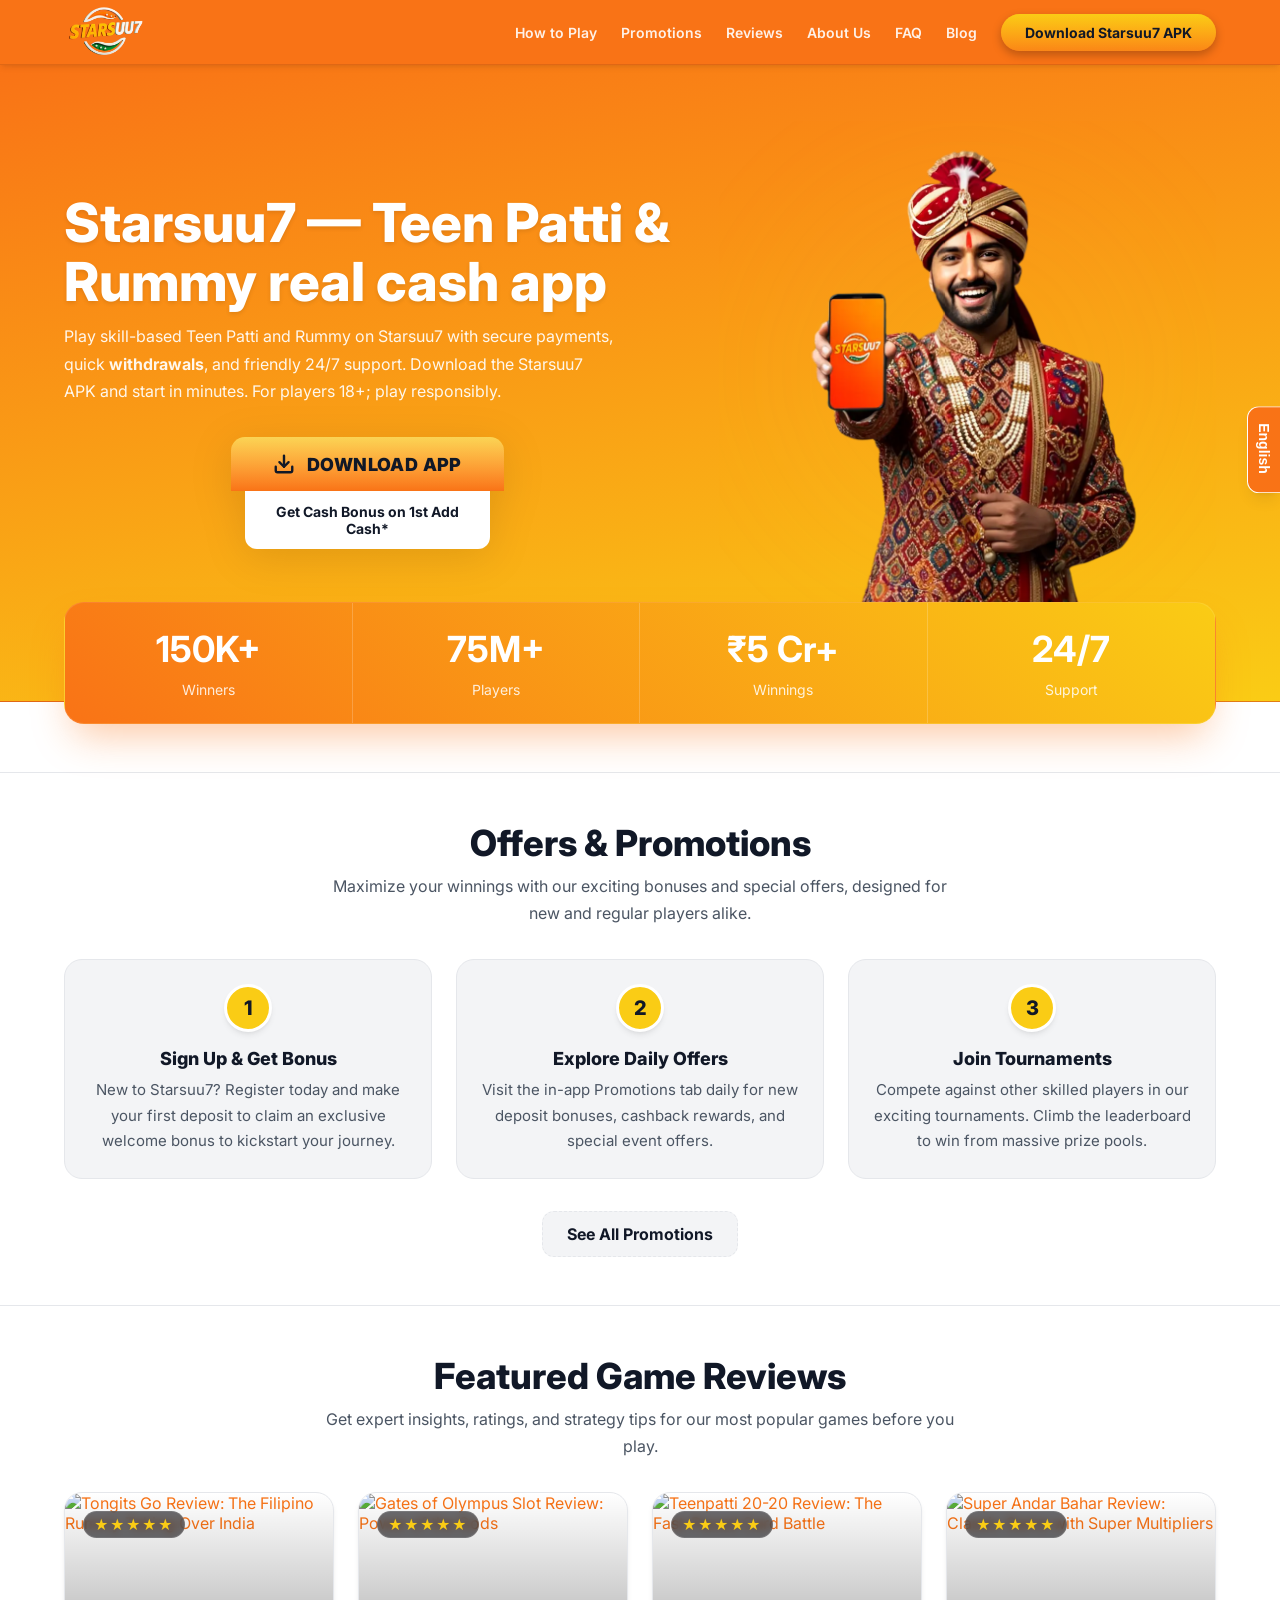
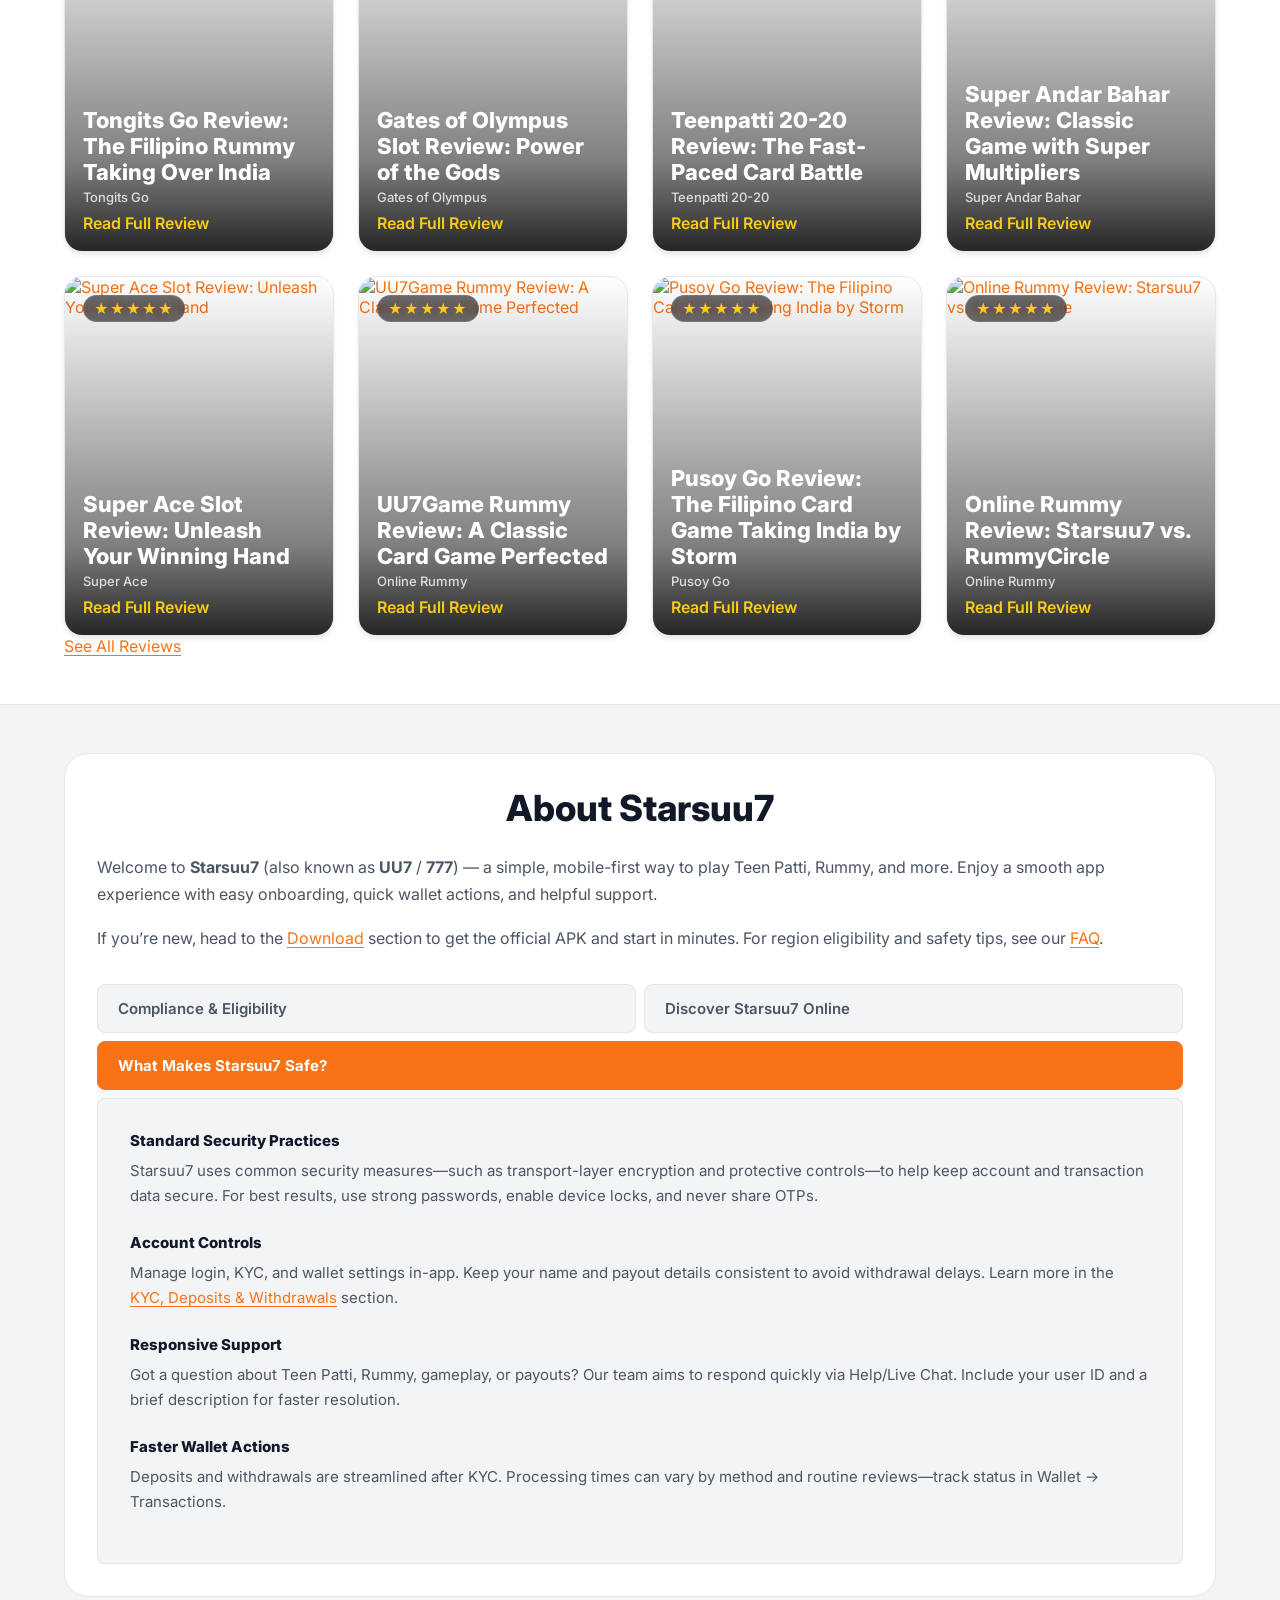
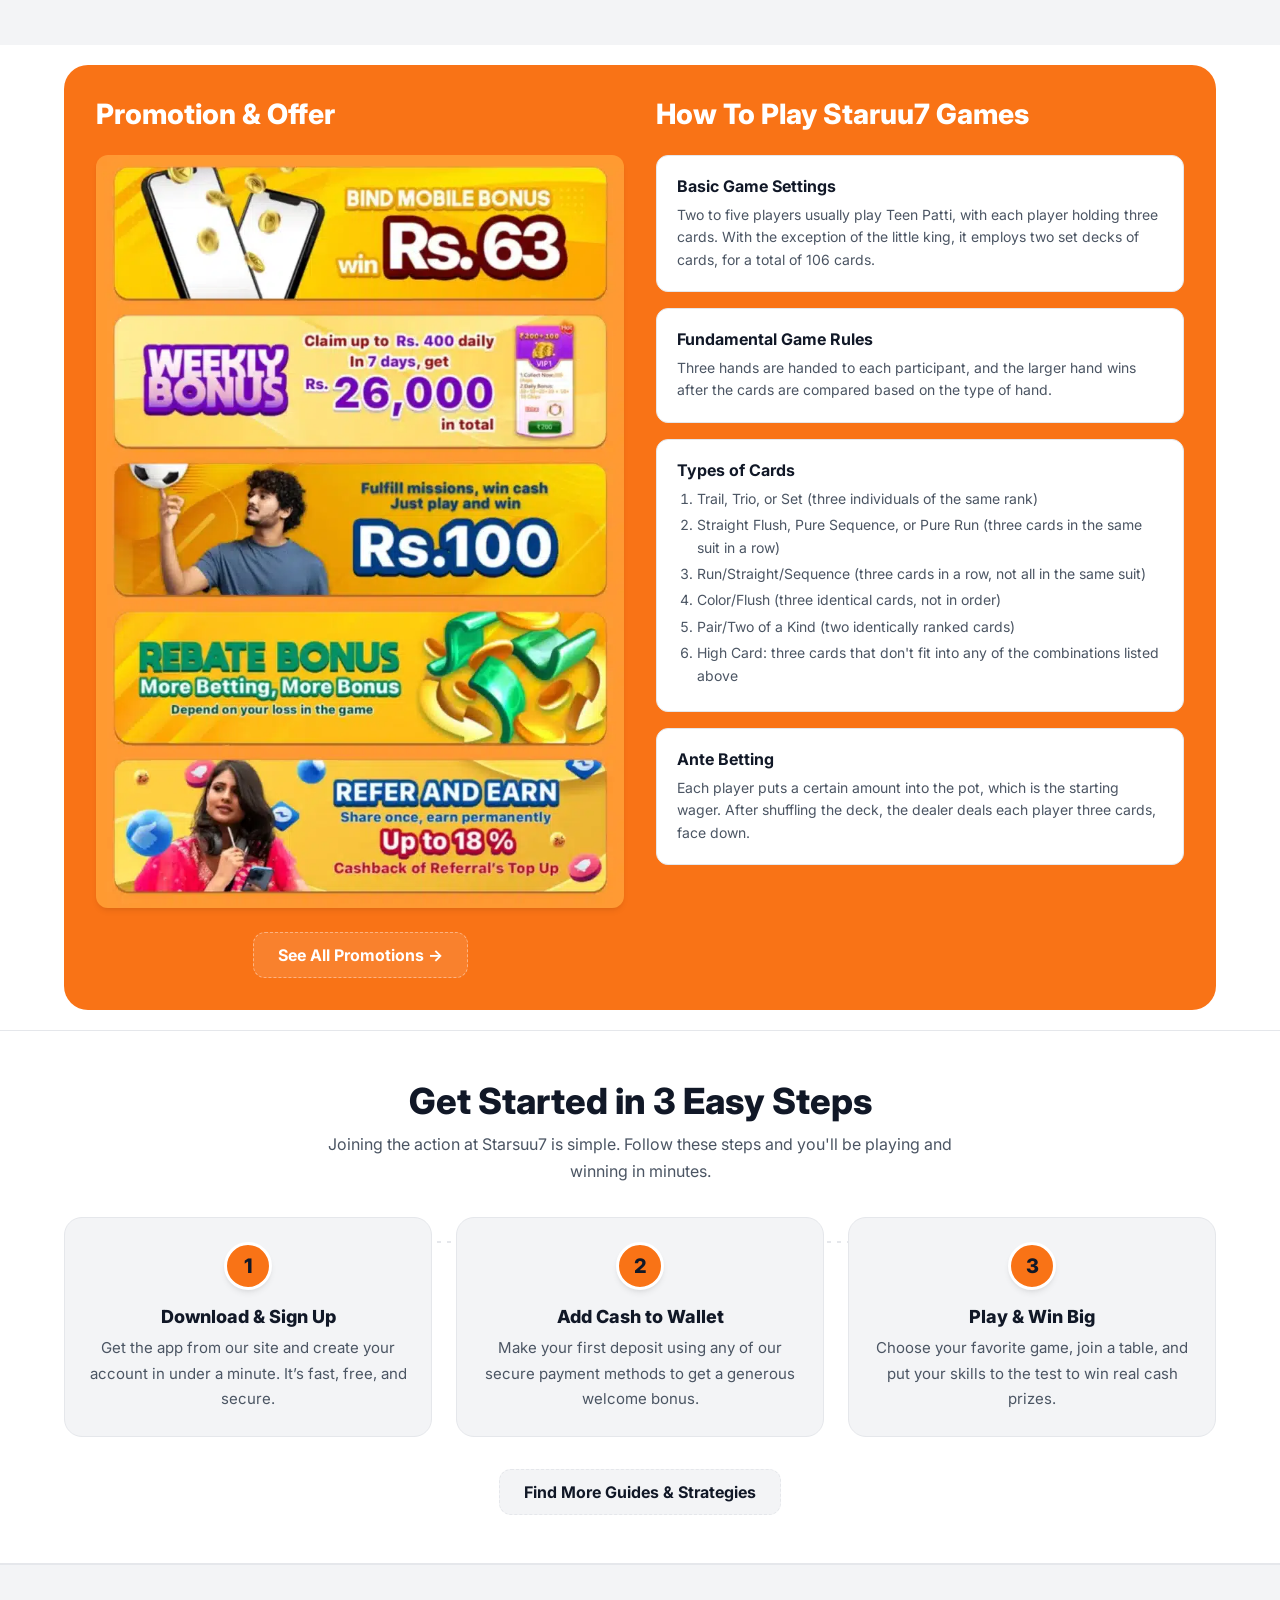
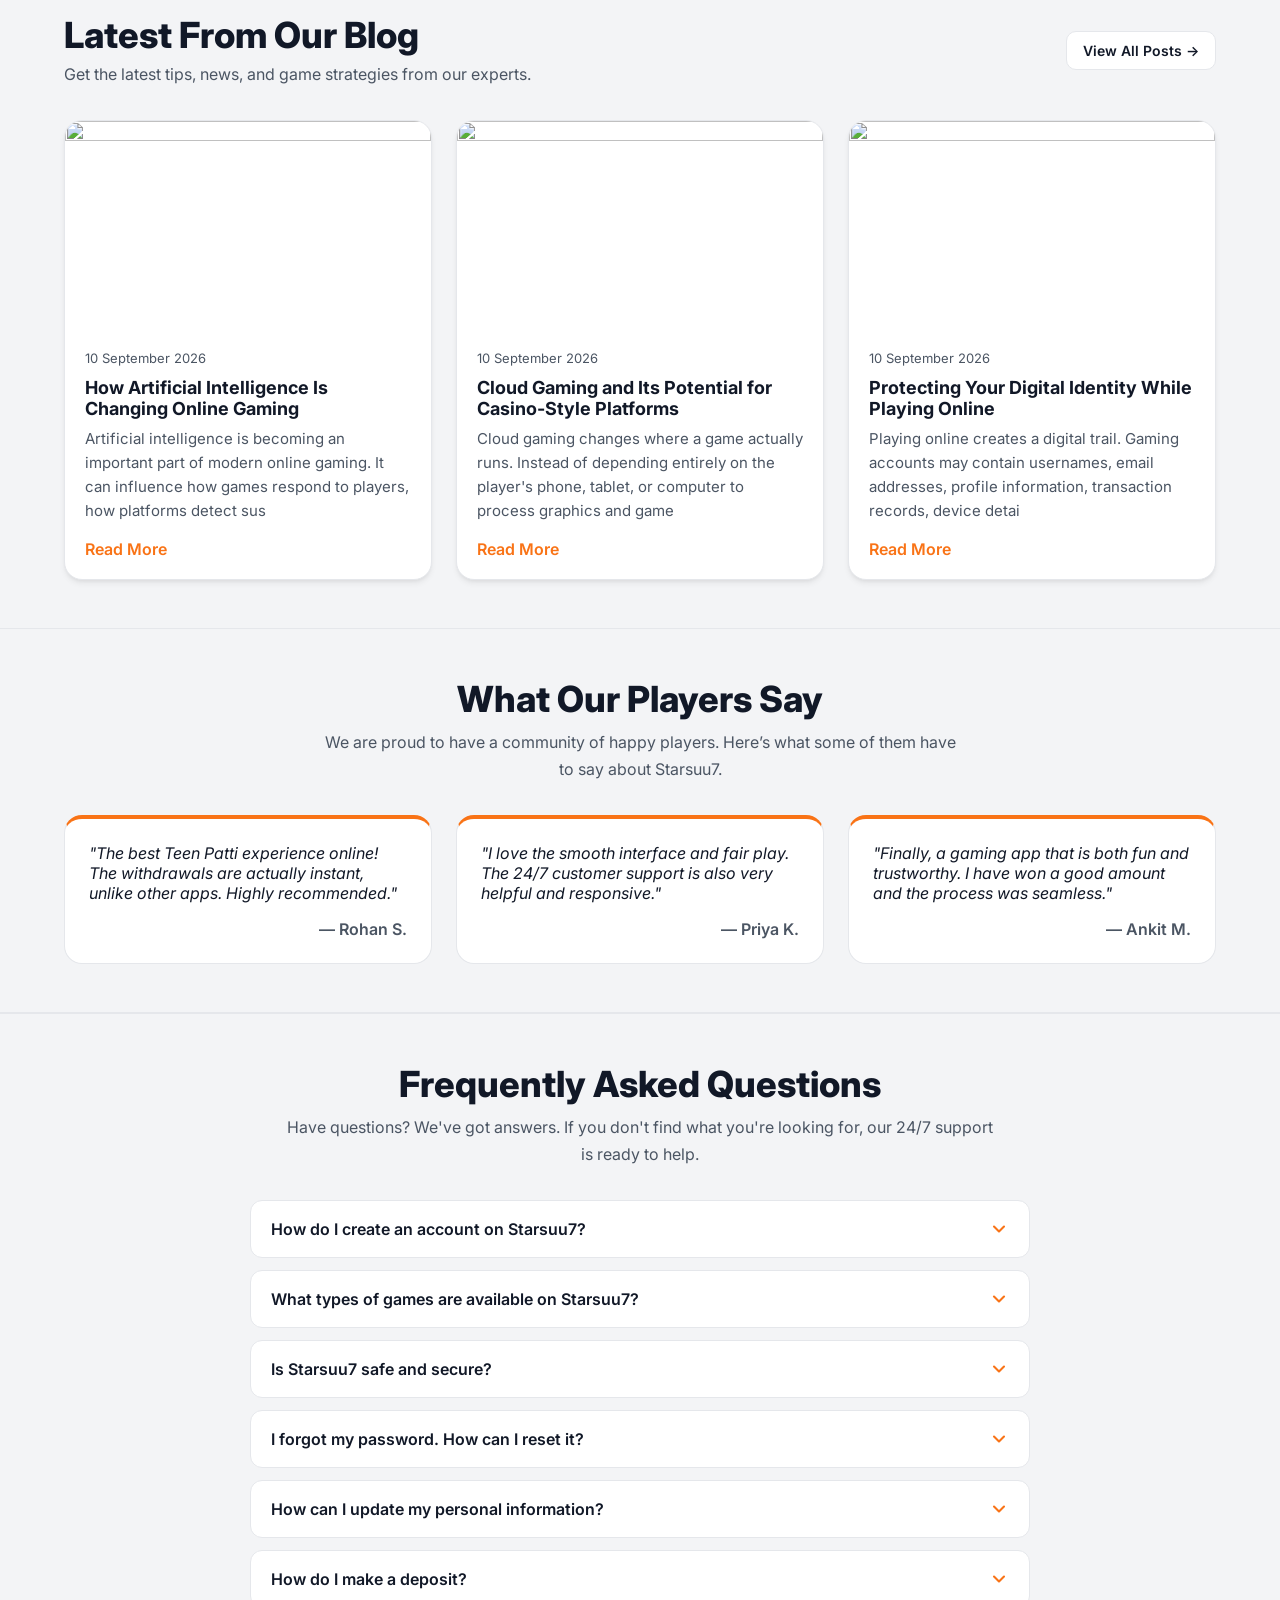
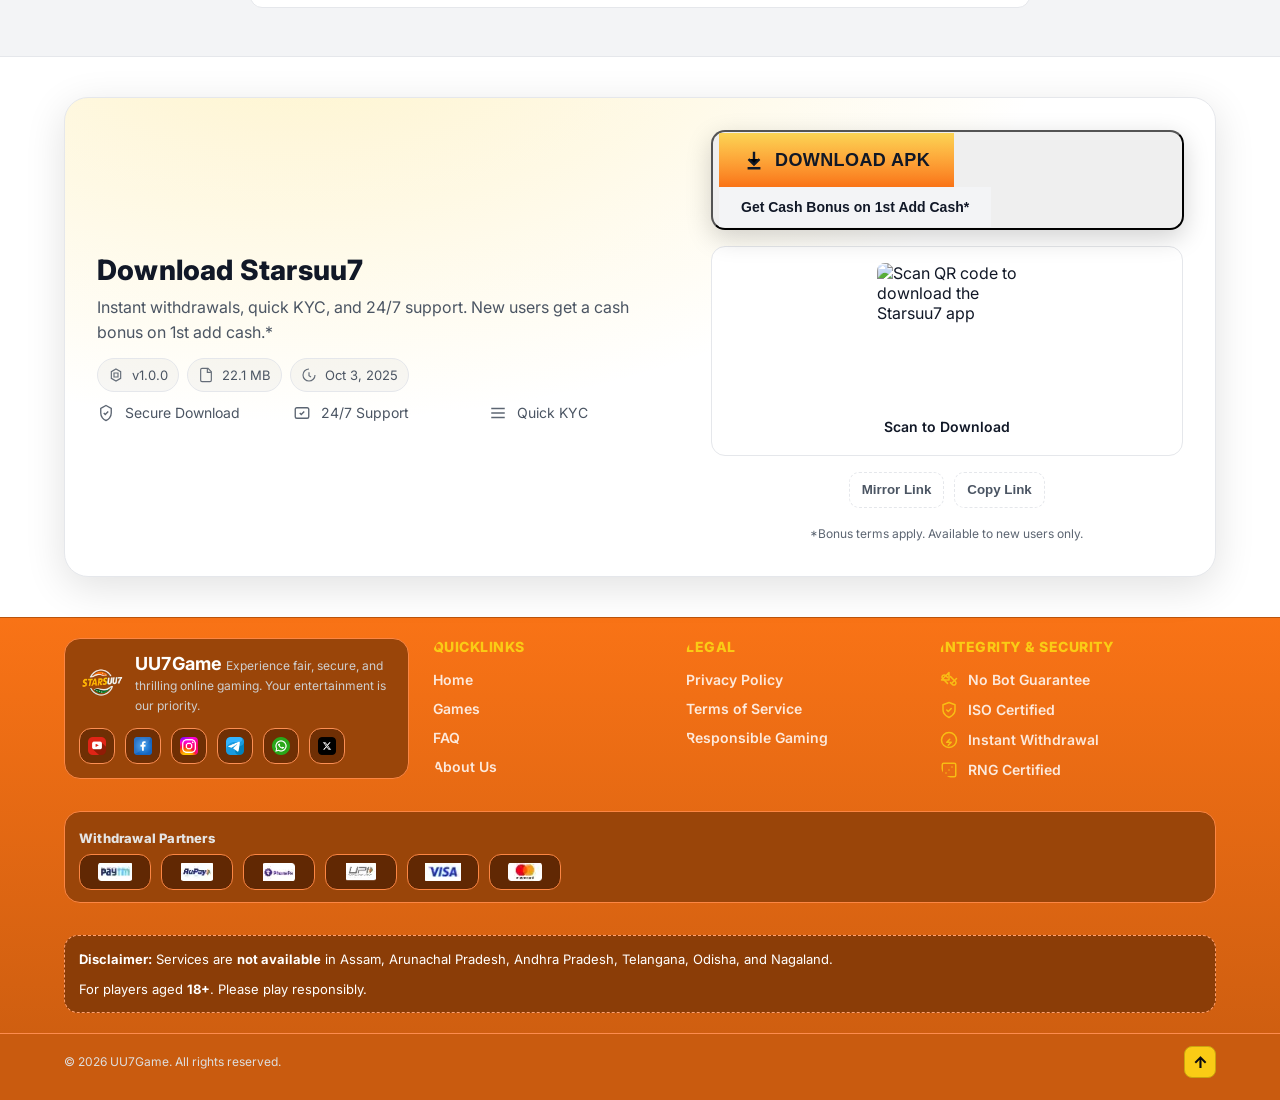
==== commit 00f2dad1: "feat: link FAQ to FAQ section and remove View All FAQs button" ====
--- a/index.html
+++ b/index.html
@@ -1,26 +1,26 @@
-<!DOCTYPE html><html lang="en" dir="ltr" data-astro-cid-5hce7sga> <head><meta charset="utf-8"><meta http-equiv="X-UA-Compatible" content="IE=edge"><meta name="viewport" content="width=device-width, initial-scale=1"><title>Starsuu7 (UU7 • 777) — Teen Patti &amp; Rummy Real Cash App in India</title><meta name="description" content="Play Teen Patti &#38; Rummy on Starsuu7 (also known as UU7 / 777). Secure deposits, instant withdrawals, and 24/7 support. Download Starsuu7 APK and start winning today. 18+ only."><meta name="keywords" content="Starsuu7, UU7, 777, Starsuu7 app, Starsuu7 APK, Teen Patti app, Rummy app, real cash games India, Teen Patti real money, Rummy real money, Starsuu7 download"><link rel="canonical" href="https://uu7stars.com/"><link rel="alternate" hreflang="en" href="https://uu7stars.com/"><link rel="alternate" hreflang="hi" href="https://uu7stars.com/hi/"><link rel="alternate" hreflang="x-default" href="https://uu7stars.com/"><meta name="theme-color" content="#f97316"><meta name="robots" content="index,follow,max-snippet:-1,max-image-preview:large,max-video-preview:-1"><link rel="icon" href="/logo.webp" type="image/webp"><link rel="icon" href="/favicon.ico" sizes="any"><link rel="apple-touch-icon" href="/apple-touch-icon.png"><link rel="manifest" href="/site.webmanifest"><link rel="preconnect" href="https://fonts.googleapis.com"><link rel="preconnect" href="https://fonts.gstatic.com" crossorigin><link href="https://fonts.googleapis.com/css2?family=Inter:wght@400..800&display=swap" rel="stylesheet"><meta property="og:site_name" content="UU7Game"><meta property="og:type" content="website"><meta property="og:locale" content="en_IN"><meta property="og:title" content="Starsuu7 (UU7 • 777) — Teen Patti &#38; Rummy Real Cash App in India"><meta property="og:description" content="Play Teen Patti &#38; Rummy on Starsuu7 (also known as UU7 / 777). Secure deposits, instant withdrawals, and 24/7 support. Download Starsuu7 APK and start winning today. 18+ only."><meta property="og:url" content="https://uu7stars.com/"><meta property="og:image" content="https://uu7stars.com/wordpress/STARSUU7-Game.webp"><meta property="og:image:alt" content="Starsuu7 — Teen Patti & Rummy"><meta name="twitter:card" content="summary_large_image"><meta name="twitter:title" content="Starsuu7 (UU7 • 777) — Teen Patti &#38; Rummy Real Cash App in India"><meta name="twitter:description" content="Play Teen Patti &#38; Rummy on Starsuu7 (also known as UU7 / 777). Secure deposits, instant withdrawals, and 24/7 support. Download Starsuu7 APK and start winning today. 18+ only."><meta name="twitter:image" content="https://uu7stars.com/wordpress/STARSUU7-Game.webp"><meta name="twitter:site" content="@starsuu7"><meta name="ahrefs-site-verification" content="9b4a068be0accae70bb69802a875d1f5d6f987bb64e6f428005d97af07a52f2c"><meta name="google-site-verification" content="yGLWe1FGWdcnaKH7bgfVCE-tMOZDHvLMdOw49TLevfQ"><script async src="https://www.googletagmanager.com/gtag/js?id=G-5K2MD6SBZG"></script><script>(function(){const googleAnalyticsId = "G-5K2MD6SBZG";
+<!DOCTYPE html>
+<html data-astro-cid-5hce7sga="" dir="ltr" lang="en"> <head><meta charset="utf-8"/><meta content="IE=edge" http-equiv="X-UA-Compatible"/><meta content="width=device-width, initial-scale=1" name="viewport"/><title>Starsuu7 (UU7 • 777) — Teen Patti &amp; Rummy Real Cash App in India</title><meta content="Play Teen Patti &amp; Rummy on Starsuu7 (also known as UU7 / 777). Secure deposits, instant withdrawals, and 24/7 support. Download Starsuu7 APK and start winning today. 18+ only." name="description"/><meta content="Starsuu7, UU7, 777, Starsuu7 app, Starsuu7 APK, Teen Patti app, Rummy app, real cash games India, Teen Patti real money, Rummy real money, Starsuu7 download" name="keywords"/><link href="https://uu7stars.com/" rel="canonical"/><link href="https://uu7stars.com/" hreflang="en" rel="alternate"/><link href="https://uu7stars.com/hi/" hreflang="hi" rel="alternate"/><link href="https://uu7stars.com/" hreflang="x-default" rel="alternate"/><meta content="#f97316" name="theme-color"/><meta content="index,follow,max-snippet:-1,max-image-preview:large,max-video-preview:-1" name="robots"/><link href="/logo.webp" rel="icon" type="image/webp"/><link href="/favicon.ico" rel="icon" sizes="any"/><link href="/apple-touch-icon.png" rel="apple-touch-icon"/><link href="/site.webmanifest" rel="manifest"/><link href="https://fonts.googleapis.com" rel="preconnect"/><link crossorigin="" href="https://fonts.gstatic.com" rel="preconnect"/><link href="https://fonts.googleapis.com/css2?family=Inter:wght@400..800&amp;display=swap" rel="stylesheet"/><meta content="UU7Game" property="og:site_name"/><meta content="website" property="og:type"/><meta content="en_IN" property="og:locale"/><meta content="Starsuu7 (UU7 • 777) — Teen Patti &amp; Rummy Real Cash App in India" property="og:title"/><meta content="Play Teen Patti &amp; Rummy on Starsuu7 (also known as UU7 / 777). Secure deposits, instant withdrawals, and 24/7 support. Download Starsuu7 APK and start winning today. 18+ only." property="og:description"/><meta content="https://uu7stars.com/" property="og:url"/><meta content="https://uu7stars.com/wordpress/STARSUU7-Game.webp" property="og:image"/><meta content="Starsuu7 — Teen Patti &amp; Rummy" property="og:image:alt"/><meta content="summary_large_image" name="twitter:card"/><meta content="Starsuu7 (UU7 • 777) — Teen Patti &amp; Rummy Real Cash App in India" name="twitter:title"/><meta content="Play Teen Patti &amp; Rummy on Starsuu7 (also known as UU7 / 777). Secure deposits, instant withdrawals, and 24/7 support. Download Starsuu7 APK and start winning today. 18+ only." name="twitter:description"/><meta content="https://uu7stars.com/wordpress/STARSUU7-Game.webp" name="twitter:image"/><meta content="@starsuu7" name="twitter:site"/><meta content="9b4a068be0accae70bb69802a875d1f5d6f987bb64e6f428005d97af07a52f2c" name="ahrefs-site-verification"/><meta content="yGLWe1FGWdcnaKH7bgfVCE-tMOZDHvLMdOw49TLevfQ" name="google-site-verification"/><script async="" src="https://www.googletagmanager.com/gtag/js?id=G-5K2MD6SBZG"></script><script>(function(){const googleAnalyticsId = "G-5K2MD6SBZG";
 
         window.dataLayer = window.dataLayer || [];
         function gtag(){ dataLayer.push(arguments); }
         gtag('js', new Date());
         gtag('config', googleAnalyticsId, { send_page_view: true });
-      })();</script><meta name="google-site-verification" content="omqROjvFk7tke6DjCYQ8zmpOpWaBt1kuNbqkdh_tM2w" />
-
+      })();</script><meta content="omqROjvFk7tke6DjCYQ8zmpOpWaBt1kuNbqkdh_tM2w" name="google-site-verification"/>
 <!-- Google tag (gtag.js) -->
-<script async src="https://www.googletagmanager.com/gtag/js?id=G-NSX5MEH182"></script>
+<script async="" src="https://www.googletagmanager.com/gtag/js?id=G-NSX5MEH182"></script>
 <script>
   window.dataLayer = window.dataLayer || [];
   function gtag(){dataLayer.push(arguments);}
   gtag('js', new Date());
 
   gtag('config', 'G-NSX5MEH182');
-</script><script type="application/ld+json">[{"@context":"https://schema.org","@type":"Organization","name":"UU7Game","url":"https://uu7stars.com/","logo":{"@type":"ImageObject","url":"https://uu7stars.com/uploads/image-1759834211509-54668189.webp"},"sameAs":["https://x.com/starsuu7india","https://www.facebook.com/starsuu7?referral=uu7website","https://www.instagram.com/starsuu7india","https://www.youtube.com/@StarsUU7","https://t.me/OfficialStarsuu7game","https://whatsapp.com/channel/0029Vb6HYJ2KLaHvG4hKr90Z"],"alternateName":["UU7","777","Starsuu7 App"],"contactPoint":[{"@type":"ContactPoint","contactType":"customer support","availableLanguage":["en"],"url":"https://uu7stars.com/#support"}]},{"@context":"https://schema.org","@type":"WebSite","name":"UU7Game","url":"https://uu7stars.com/","inLanguage":"en-IN","potentialAction":{"@type":"SearchAction","target":"https://uu7stars.com/search?q={search_term_string}","query-input":"required name=search_term_string"}},{"@context":"https://schema.org","@type":"MobileApplication","name":"UU7Game","operatingSystem":"Android","applicationCategory":"GameApplication","inLanguage":"en-IN","url":"https://uu7stars.com/","image":"https://uu7stars.com/uploads/image-1759834211509-54668189.webp","contentRating":"18+","offers":{"@type":"Offer","price":"0","priceCurrency":"INR","availability":"https://schema.org/InStock","url":"https://d4b8otcma5z703.cloudfront.net/apk/UU7.40igyw.apk"},"downloadUrl":"https://d4b8otcma5z703.cloudfront.net/apk/UU7.40igyw.apk","softwareVersion":"1.0.0","fileSize":"22.1 MB","dateModified":"2025-10-03T00:00:00.000Z","publisher":{"@type":"Organization","name":"UU7Game","url":"https://uu7stars.com/","logo":{"@type":"ImageObject","url":"https://uu7stars.com/uploads/image-1759834211509-54668189.webp"}}},{"@context":"https://schema.org","@type":"SoftwareApplication","name":"UU7Game","operatingSystem":"Android","applicationCategory":"GameApplication","offers":{"@type":"Offer","price":"0","priceCurrency":"INR","url":"https://d4b8otcma5z703.cloudfront.net/apk/UU7.40igyw.apk"},"downloadUrl":"https://d4b8otcma5z703.cloudfront.net/apk/UU7.40igyw.apk"},{"@context":"https://schema.org","@type":"WebPage","name":"Starsuu7 (UU7 • 777) — Teen Patti & Rummy Real Cash App in India","description":"Play Teen Patti & Rummy on Starsuu7 (also known as UU7 / 777). Secure deposits, instant withdrawals, and 24/7 support. Download Starsuu7 APK and start winning today. 18+ only.","url":"https://uu7stars.com/","isPartOf":{"@type":"WebSite","url":"https://uu7stars.com/","name":"UU7Game"},"inLanguage":"en-IN"}]</script><link rel="stylesheet" href="/_astro/_slug_.BrQZrVfO.css">
-<link rel="stylesheet" href="/_astro/index.D15ZxbO5.css">
+</script><script type="application/ld+json">[{"@context":"https://schema.org","@type":"Organization","name":"UU7Game","url":"https://uu7stars.com/","logo":{"@type":"ImageObject","url":"https://uu7stars.com/uploads/image-1759834211509-54668189.webp"},"sameAs":["https://x.com/starsuu7india","https://www.facebook.com/starsuu7?referral=uu7website","https://www.instagram.com/starsuu7india","https://www.youtube.com/@StarsUU7","https://t.me/OfficialStarsuu7game","https://whatsapp.com/channel/0029Vb6HYJ2KLaHvG4hKr90Z"],"alternateName":["UU7","777","Starsuu7 App"],"contactPoint":[{"@type":"ContactPoint","contactType":"customer support","availableLanguage":["en"],"url":"https://uu7stars.com/#support"}]},{"@context":"https://schema.org","@type":"WebSite","name":"UU7Game","url":"https://uu7stars.com/","inLanguage":"en-IN","potentialAction":{"@type":"SearchAction","target":"https://uu7stars.com/search?q={search_term_string}","query-input":"required name=search_term_string"}},{"@context":"https://schema.org","@type":"MobileApplication","name":"UU7Game","operatingSystem":"Android","applicationCategory":"GameApplication","inLanguage":"en-IN","url":"https://uu7stars.com/","image":"https://uu7stars.com/uploads/image-1759834211509-54668189.webp","contentRating":"18+","offers":{"@type":"Offer","price":"0","priceCurrency":"INR","availability":"https://schema.org/InStock","url":"https://d4b8otcma5z703.cloudfront.net/apk/UU7.40igyw.apk"},"downloadUrl":"https://d4b8otcma5z703.cloudfront.net/apk/UU7.40igyw.apk","softwareVersion":"1.0.0","fileSize":"22.1 MB","dateModified":"2025-10-03T00:00:00.000Z","publisher":{"@type":"Organization","name":"UU7Game","url":"https://uu7stars.com/","logo":{"@type":"ImageObject","url":"https://uu7stars.com/uploads/image-1759834211509-54668189.webp"}}},{"@context":"https://schema.org","@type":"SoftwareApplication","name":"UU7Game","operatingSystem":"Android","applicationCategory":"GameApplication","offers":{"@type":"Offer","price":"0","priceCurrency":"INR","url":"https://d4b8otcma5z703.cloudfront.net/apk/UU7.40igyw.apk"},"downloadUrl":"https://d4b8otcma5z703.cloudfront.net/apk/UU7.40igyw.apk"},{"@context":"https://schema.org","@type":"WebPage","name":"Starsuu7 (UU7 • 777) — Teen Patti & Rummy Real Cash App in India","description":"Play Teen Patti & Rummy on Starsuu7 (also known as UU7 / 777). Secure deposits, instant withdrawals, and 24/7 support. Download Starsuu7 APK and start winning today. 18+ only.","url":"https://uu7stars.com/","isPartOf":{"@type":"WebSite","url":"https://uu7stars.com/","name":"UU7Game"},"inLanguage":"en-IN"}]</script><link href="/_astro/_slug_.BrQZrVfO.css" rel="stylesheet"/>
+<link href="/_astro/index.D15ZxbO5.css" rel="stylesheet"/>
 <style>.desktop-layout[data-astro-cid-j7pv25f6]{display:none}.mobile-layout[data-astro-cid-j7pv25f6]{display:block}@media(min-width:768px){.desktop-layout[data-astro-cid-j7pv25f6]{display:block}.mobile-layout[data-astro-cid-j7pv25f6]{display:none}}
-</style></head> <body data-astro-cid-5hce7sga> <a id="top" href="#main" class="skiplink" data-astro-cid-5hce7sga>Skip to content</a> <main id="main" data-astro-cid-5hce7sga>   <div class="desktop-layout" data-astro-cid-j7pv25f6> <header class="site-header" role="banner" data-astro-cid-3ef6ksr2> <div class="container bar" data-astro-cid-3ef6ksr2>  <a href="/" class="brand" aria-label="Starsuu7 — Home" data-astro-cid-3ef6ksr2> <img src="/logo.webp" alt="Starsuu7 logo" width="80" height="80" class="logo" decoding="async" loading="eager" data-astro-cid-3ef6ksr2> </a>  <nav class="nav" aria-label="Primary" data-astro-cid-3ef6ksr2> <a href="/#how" class="link" data-analytics="nav_how" data-astro-cid-3ef6ksr2>How to Play</a><a href="/#promos" class="link" data-analytics="nav_promotions" data-astro-cid-3ef6ksr2>Promotions</a><a href="/reviews/" class="link" data-analytics="nav_reviews" data-astro-cid-3ef6ksr2>Reviews</a><a href="/#about" class="link" data-analytics="nav_about" data-astro-cid-3ef6ksr2>About Us</a><a href="/faq/" class="link" data-analytics="nav_faq" data-astro-cid-3ef6ksr2>FAQ</a><a href="/blog/" class="link" data-analytics="nav_blog" data-astro-cid-3ef6ksr2>Blog</a>  <a href="/#download" class="btn-header-download" data-analytics="nav_download_cta" aria-label="Download Starsuu7 APK" data-astro-cid-3ef6ksr2> Download Starsuu7 APK </a> </nav>  <details class="mobile" data-mobile-menu data-astro-cid-3ef6ksr2> <summary aria-label="Open menu" class="hamburger" role="button" tabindex="0" data-astro-cid-3ef6ksr2> <svg xmlns="http://www.w3.org/2000/svg" width="24" height="24" viewBox="0 0 24 24" fill="none" stroke="currentColor" stroke-width="2" stroke-linecap="round" stroke-linejoin="round" aria-hidden="true" data-astro-cid-3ef6ksr2> <line x1="4" x2="20" y1="12" y2="12" data-astro-cid-3ef6ksr2></line> <line x1="4" x2="20" y1="6" y2="6" data-astro-cid-3ef6ksr2></line> <line x1="4" x2="20" y1="18" y2="18" data-astro-cid-3ef6ksr2></line> </svg> </summary> <div class="sheet" role="menu" aria-label="Mobile menu" data-astro-cid-3ef6ksr2> <a href="/#how" class="mlink" role="menuitem" data-analytics="nav_how_mobile" data-astro-cid-3ef6ksr2>How to Play</a><a href="/#promos" class="mlink" role="menuitem" data-analytics="nav_promotions_mobile" data-astro-cid-3ef6ksr2>Promotions</a><a href="/reviews/" class="mlink" role="menuitem" data-analytics="nav_reviews_mobile" data-astro-cid-3ef6ksr2>Reviews</a><a href="/#about" class="mlink" role="menuitem" data-analytics="nav_about_mobile" data-astro-cid-3ef6ksr2>About Us</a><a href="/faq/" class="mlink" role="menuitem" data-analytics="nav_faq_mobile" data-astro-cid-3ef6ksr2>FAQ</a><a href="/blog/" class="mlink" role="menuitem" data-analytics="nav_blog_mobile" data-astro-cid-3ef6ksr2>Blog</a>  <a href="/#download" class="mbtn" role="menuitem" data-analytics="nav_download_cta_mobile" data-astro-cid-3ef6ksr2>Download Starsuu7 APK</a> </div> </details> </div> </header>  <script>
+</style></head> <body data-astro-cid-5hce7sga=""> <a class="skiplink" data-astro-cid-5hce7sga="" href="#main" id="top">Skip to content</a> <main data-astro-cid-5hce7sga="" id="main"> <div class="desktop-layout" data-astro-cid-j7pv25f6=""> <header class="site-header" data-astro-cid-3ef6ksr2="" role="banner"> <div class="container bar" data-astro-cid-3ef6ksr2=""> <a aria-label="Starsuu7 — Home" class="brand" data-astro-cid-3ef6ksr2="" href="/"> <img alt="Starsuu7 logo" class="logo" data-astro-cid-3ef6ksr2="" decoding="async" height="80" loading="eager" src="/logo.webp" width="80"/> </a> <nav aria-label="Primary" class="nav" data-astro-cid-3ef6ksr2=""> <a class="link" data-analytics="nav_how" data-astro-cid-3ef6ksr2="" href="/#how">How to Play</a><a class="link" data-analytics="nav_promotions" data-astro-cid-3ef6ksr2="" href="/#promos">Promotions</a><a class="link" data-analytics="nav_reviews" data-astro-cid-3ef6ksr2="" href="/#testimonials">Reviews</a><a class="link" data-analytics="nav_about" data-astro-cid-3ef6ksr2="" href="/#about">About Us</a><a class="link" data-analytics="nav_faq" data-astro-cid-3ef6ksr2="" href="/#faq">FAQ</a><a class="link" data-analytics="nav_blog" data-astro-cid-3ef6ksr2="" href="/blog/">Blog</a> <a aria-label="Download Starsuu7 APK" class="btn-header-download" data-analytics="nav_download_cta" data-astro-cid-3ef6ksr2="" href="/#download"> Download Starsuu7 APK </a> </nav> <details class="mobile" data-astro-cid-3ef6ksr2="" data-mobile-menu=""> <summary aria-label="Open menu" class="hamburger" data-astro-cid-3ef6ksr2="" role="button" tabindex="0"> <svg aria-hidden="true" data-astro-cid-3ef6ksr2="" fill="none" height="24" stroke="currentColor" stroke-linecap="round" stroke-linejoin="round" stroke-width="2" viewbox="0 0 24 24" width="24" xmlns="http://www.w3.org/2000/svg"> <line data-astro-cid-3ef6ksr2="" x1="4" x2="20" y1="12" y2="12"></line> <line data-astro-cid-3ef6ksr2="" x1="4" x2="20" y1="6" y2="6"></line> <line data-astro-cid-3ef6ksr2="" x1="4" x2="20" y1="18" y2="18"></line> </svg> </summary> <div aria-label="Mobile menu" class="sheet" data-astro-cid-3ef6ksr2="" role="menu"> <a class="mlink" data-analytics="nav_how_mobile" data-astro-cid-3ef6ksr2="" href="/#how" role="menuitem">How to Play</a><a class="mlink" data-analytics="nav_promotions_mobile" data-astro-cid-3ef6ksr2="" href="/#promos" role="menuitem">Promotions</a><a class="mlink" data-analytics="nav_reviews_mobile" data-astro-cid-3ef6ksr2="" href="/#testimonials" role="menuitem">Reviews</a><a class="mlink" data-analytics="nav_about_mobile" data-astro-cid-3ef6ksr2="" href="/#about" role="menuitem">About Us</a><a class="mlink" data-analytics="nav_faq_mobile" data-astro-cid-3ef6ksr2="" href="/#faq" role="menuitem">FAQ</a><a class="mlink" data-analytics="nav_blog_mobile" data-astro-cid-3ef6ksr2="" href="/blog/" role="menuitem">Blog</a> <a class="mbtn" data-analytics="nav_download_cta_mobile" data-astro-cid-3ef6ksr2="" href="/#download" role="menuitem">Download Starsuu7 APK</a> </div> </details> </div> </header> <script>
   // Script remains unchanged
   (function(){ const menu = document.querySelector('details[data-mobile-menu]'); const summary = menu?.querySelector('summary.hamburger'); const sheet = menu?.querySelector('.sheet'); if (!menu || !summary || !sheet) return; function openMenu() { menu.setAttribute('open', ''); } function closeMenu() { menu.removeAttribute('open'); } summary.addEventListener('click', (e) => { e.preventDefault(); menu.hasAttribute('open') ? closeMenu() : openMenu(); }, { passive: false }); summary.addEventListener('keydown', (e) => { if (e.key === 'Enter' || e.key === ' ') { e.preventDefault(); menu.hasAttribute('open') ? closeMenu() : openMenu(); } }); document.addEventListener('click', (e) => { if (!menu.hasAttribute('open')) return; const t = e.target; if (!(t instanceof Element)) return; if (!t.closest('details[data-mobile-menu]')) closeMenu(); }); sheet.addEventListener('click', (e) => { const t = e.target; if (t instanceof Element && t.closest('a')) closeMenu(); }); function haptic(){ try { navigator.vibrate && navigator.vibrate(12); } catch(_) {} } document.addEventListener('click', (e) => { const el = e.target; const a = el && el.closest && el.closest('[data-analytics]'); if (!a) return; const name = a.getAttribute('data-analytics') || 'nav_click'; try { if (window.gtag) window.gtag('event', name, { label: name }); } catch(_){} haptic(); }, { passive: true }); })();
-</script> <main data-astro-cid-j7pv25f6>  <section class="hero" role="region" aria-label="Starsuu7 introduction" data-astro-cid-bbe6dxrz> <div class="container hero__inner" data-astro-cid-bbe6dxrz> <div class="hero__copy" data-astro-cid-bbe6dxrz>  <h1 data-astro-cid-bbe6dxrz>Starsuu7 — Teen Patti &amp; Rummy real cash app</h1>  <p class="lead" data-astro-cid-bbe6dxrz>Play skill-based Teen Patti and Rummy on Starsuu7 with secure payments, quick <strong>withdrawals</strong>, and friendly 24/7 support. Download the Starsuu7 APK and start in minutes. For players 18+; play responsibly.</p> <div class="cta-group" data-astro-cid-bbe6dxrz>  <a href="#download" class="hero-cta-unit" aria-label="Download the Starsuu7 app" data-astro-cid-bbe6dxrz> <div class="btn-hero-top" data-astro-cid-bbe6dxrz> <svg aria-hidden="true" viewBox="0 0 24 24" width="22" height="22" fill="none" stroke="currentColor" stroke-width="2.6" stroke-linecap="round" stroke-linejoin="round" data-astro-cid-bbe6dxrz> <path d="M21 15v4a2 2 0 0 1-2 2H5a2 2 0 0 1-2-2v-4" data-astro-cid-bbe6dxrz></path> <polyline points="7 10 12 15 17 10" data-astro-cid-bbe6dxrz></polyline> <line x1="12" x2="12" y1="15" y2="3" data-astro-cid-bbe6dxrz></line> </svg>  <span data-astro-cid-bbe6dxrz>Download App</span> </div> <div class="btn-hero-bonus" data-astro-cid-bbe6dxrz>  Get Cash Bonus on 1st Add Cash* </div> </a> </div> </div> <div class="art-wrap" data-astro-cid-bbe6dxrz> <picture class="hero-art-picture" data-astro-cid-bbe6dxrz> <source srcset="/wordpress/STARSUU7-Game.webp 1x" type="image/webp" data-astro-cid-bbe6dxrz> <img class="hero__art" src="/wordpress/STARSUU7-Game.webp" alt="Starsuu7 app — Teen Patti &#38; Rummy real cash games" decoding="async" fetchpriority="high" loading="eager" width="1160" height="1000" sizes="(max-width: 980px) 90vw, 44vw" data-astro-cid-bbe6dxrz> </picture> <noscript> <img class="hero__art noscript" src="/wordpress/STARSUU7-Game.webp" width="1160" height="1000" alt="Starsuu7 app — Teen Patti &#38; Rummy real cash games" data-astro-cid-bbe6dxrz> </noscript> </div> </div> </section>  <section class="stats-section" data-astro-cid-bhxv2qxz> <div class="container" data-astro-cid-bhxv2qxz> <div class="stats-card" data-astro-cid-bhxv2qxz> <div class="stat" data-astro-cid-bhxv2qxz> <span class="stat__num" data-astro-cid-bhxv2qxz>150K+</span>  <span class="stat__label" data-astro-cid-bhxv2qxz>Winners</span> </div> <div class="stat" data-astro-cid-bhxv2qxz> <span class="stat__num" data-astro-cid-bhxv2qxz>75M+</span>  <span class="stat__label" data-astro-cid-bhxv2qxz>Players</span> </div> <div class="stat" data-astro-cid-bhxv2qxz> <span class="stat__num" data-astro-cid-bhxv2qxz>₹5 Cr+</span>  <span class="stat__label" data-astro-cid-bhxv2qxz>Winnings</span> </div> <div class="stat" data-astro-cid-bhxv2qxz> <span class="stat__num" data-astro-cid-bhxv2qxz>24/7</span>  <span class="stat__label" data-astro-cid-bhxv2qxz>Support</span> </div> </div> </div> </section>  <section class="promos-section-steps" data-astro-cid-mlur2e2m> <div class="container" data-astro-cid-mlur2e2m> <header class="section-head" data-astro-cid-mlur2e2m>  <h2 data-astro-cid-mlur2e2m>Offers &amp; Promotions</h2> <p class="muted" data-astro-cid-mlur2e2m>Maximize your winnings with our exciting bonuses and special offers, designed for new and regular players alike.</p> </header> <div class="grid" data-astro-cid-mlur2e2m>  <div class="step-card" data-astro-cid-mlur2e2m> <div class="number" aria-hidden="true" data-astro-cid-mlur2e2m>1</div> <h3 class="title" data-astro-cid-mlur2e2m>Sign Up &amp; Get Bonus</h3> <p class="body" data-astro-cid-mlur2e2m>New to Starsuu7? Register today and make your first deposit to claim an exclusive welcome bonus to kickstart your journey.</p> </div><div class="step-card" data-astro-cid-mlur2e2m> <div class="number" aria-hidden="true" data-astro-cid-mlur2e2m>2</div> <h3 class="title" data-astro-cid-mlur2e2m>Explore Daily Offers</h3> <p class="body" data-astro-cid-mlur2e2m>Visit the in-app Promotions tab daily for new deposit bonuses, cashback rewards, and special event offers.</p> </div><div class="step-card" data-astro-cid-mlur2e2m> <div class="number" aria-hidden="true" data-astro-cid-mlur2e2m>3</div> <h3 class="title" data-astro-cid-mlur2e2m>Join Tournaments</h3> <p class="body" data-astro-cid-mlur2e2m>Compete against other skilled players in our exciting tournaments. Climb the leaderboard to win from massive prize pools.</p> </div> </div> <div class="more-link-container" data-astro-cid-mlur2e2m>  <a href="/promotions/" class="btn-view-all" data-astro-cid-mlur2e2m> See All Promotions </a> </div> </div> </section>  <section id="games" class="game-grid-section" data-astro-cid-t3j5dbjl> <div class="container" data-astro-cid-t3j5dbjl> <header class="section-head" data-astro-cid-t3j5dbjl>  <h2 data-astro-cid-t3j5dbjl>Featured Game Reviews</h2> <p class="muted" data-astro-cid-t3j5dbjl>Get expert insights, ratings, and strategy tips for our most popular games before you play.</p> </header> <div class="grid" data-astro-cid-t3j5dbjl> <a href="/reviews/tongits-go-review" class="game-card" data-astro-cid-t3j5dbjl> <img src="https://admin.starsuu7game.com/uploads/image-1759849300769-49487057.webp" alt="Tongits Go Review: The Filipino Rummy Taking Over India" class="art" loading="lazy" width="300" height="400" data-astro-cid-t3j5dbjl> <div class="overlay" data-astro-cid-t3j5dbjl>  <div class="rating" aria-label="Rating: 4.5 out of 5 stars" data-astro-cid-t3j5dbjl> ★★★★★ </div> <div class="content" data-astro-cid-t3j5dbjl> <h3 class="title" data-astro-cid-t3j5dbjl>Tongits Go Review: The Filipino Rummy Taking Over India</h3> <span class="category" data-astro-cid-t3j5dbjl>Tongits Go</span>  <span class="cta" data-astro-cid-t3j5dbjl>Read Full Review</span> </div> </div> </a><a href="/reviews/gates-of-olympus-review" class="game-card" data-astro-cid-t3j5dbjl> <img src="https://admin.starsuu7game.com/uploads/image-1759849530547-541997101.webp" alt="Gates of Olympus Slot Review: Power of the Gods" class="art" loading="lazy" width="300" height="400" data-astro-cid-t3j5dbjl> <div class="overlay" data-astro-cid-t3j5dbjl>  <div class="rating" aria-label="Rating: 4.9 out of 5 stars" data-astro-cid-t3j5dbjl> ★★★★★ </div> <div class="content" data-astro-cid-t3j5dbjl> <h3 class="title" data-astro-cid-t3j5dbjl>Gates of Olympus Slot Review: Power of the Gods</h3> <span class="category" data-astro-cid-t3j5dbjl>Gates of Olympus</span>  <span class="cta" data-astro-cid-t3j5dbjl>Read Full Review</span> </div> </div> </a><a href="/reviews/teenpatti-20-20-review" class="game-card" data-astro-cid-t3j5dbjl> <img src="https://admin.starsuu7game.com/uploads/image-1759849778011-795466697.webp" alt="Teenpatti 20-20 Review: The Fast-Paced Card Battle" class="art" loading="lazy" width="300" height="400" data-astro-cid-t3j5dbjl> <div class="overlay" data-astro-cid-t3j5dbjl>  <div class="rating" aria-label="Rating: 4.5 out of 5 stars" data-astro-cid-t3j5dbjl> ★★★★★ </div> <div class="content" data-astro-cid-t3j5dbjl> <h3 class="title" data-astro-cid-t3j5dbjl>Teenpatti 20-20 Review: The Fast-Paced Card Battle</h3> <span class="category" data-astro-cid-t3j5dbjl>Teenpatti 20-20</span>  <span class="cta" data-astro-cid-t3j5dbjl>Read Full Review</span> </div> </div> </a><a href="/reviews/super-andar-bahar-review" class="game-card" data-astro-cid-t3j5dbjl> <img src="https://admin.starsuu7game.com/uploads/image-1759849712382-511748770.webp" alt="Super Andar Bahar Review: Classic Game with Super Multipliers" class="art" loading="lazy" width="300" height="400" data-astro-cid-t3j5dbjl> <div class="overlay" data-astro-cid-t3j5dbjl>  <div class="rating" aria-label="Rating: 4.7 out of 5 stars" data-astro-cid-t3j5dbjl> ★★★★★ </div> <div class="content" data-astro-cid-t3j5dbjl> <h3 class="title" data-astro-cid-t3j5dbjl>Super Andar Bahar Review: Classic Game with Super Multipliers</h3> <span class="category" data-astro-cid-t3j5dbjl>Super Andar Bahar</span>  <span class="cta" data-astro-cid-t3j5dbjl>Read Full Review</span> </div> </div> </a><a href="/reviews/super-ace-review" class="game-card" data-astro-cid-t3j5dbjl> <img src="https://admin.starsuu7game.com/uploads/image-1759849694841-519688884.webp" alt="Super Ace Slot Review: Unleash Your Winning Hand" class="art" loading="lazy" width="300" height="400" data-astro-cid-t3j5dbjl> <div class="overlay" data-astro-cid-t3j5dbjl>  <div class="rating" aria-label="Rating: 4.7 out of 5 stars" data-astro-cid-t3j5dbjl> ★★★★★ </div> <div class="content" data-astro-cid-t3j5dbjl> <h3 class="title" data-astro-cid-t3j5dbjl>Super Ace Slot Review: Unleash Your Winning Hand</h3> <span class="category" data-astro-cid-t3j5dbjl>Super Ace</span>  <span class="cta" data-astro-cid-t3j5dbjl>Read Full Review</span> </div> </div> </a><a href="/reviews/rummy-review" class="game-card" data-astro-cid-t3j5dbjl> <img src="https://admin.starsuu7game.com/uploads/image-1759854773073-181713443.webp" alt="UU7Game Rummy Review: A Classic Card Game Perfected" class="art" loading="lazy" width="300" height="400" data-astro-cid-t3j5dbjl> <div class="overlay" data-astro-cid-t3j5dbjl>  <div class="rating" aria-label="Rating: 4.8 out of 5 stars" data-astro-cid-t3j5dbjl> ★★★★★ </div> <div class="content" data-astro-cid-t3j5dbjl> <h3 class="title" data-astro-cid-t3j5dbjl>UU7Game Rummy Review: A Classic Card Game Perfected</h3> <span class="category" data-astro-cid-t3j5dbjl>Online Rummy</span>  <span class="cta" data-astro-cid-t3j5dbjl>Read Full Review</span> </div> </div> </a><a href="/reviews/pusoy-go-review" class="game-card" data-astro-cid-t3j5dbjl> <img src="https://admin.starsuu7game.com/uploads/image-1759849687482-834898524.webp" alt="Pusoy Go Review: The Filipino Card Game Taking India by Storm" class="art" loading="lazy" width="300" height="400" data-astro-cid-t3j5dbjl> <div class="overlay" data-astro-cid-t3j5dbjl>  <div class="rating" aria-label="Rating: 4.6 out of 5 stars" data-astro-cid-t3j5dbjl> ★★★★★ </div> <div class="content" data-astro-cid-t3j5dbjl> <h3 class="title" data-astro-cid-t3j5dbjl>Pusoy Go Review: The Filipino Card Game Taking India by Storm</h3> <span class="category" data-astro-cid-t3j5dbjl>Pusoy Go</span>  <span class="cta" data-astro-cid-t3j5dbjl>Read Full Review</span> </div> </div> </a><a href="/reviews/online-rummy-review" class="game-card" data-astro-cid-t3j5dbjl> <img src="https://admin.starsuu7game.com/uploads/image-1759855080065-187314681.webp" alt="Online Rummy Review: Starsuu7 vs. RummyCircle" class="art" loading="lazy" width="300" height="400" data-astro-cid-t3j5dbjl> <div class="overlay" data-astro-cid-t3j5dbjl>  <div class="rating" aria-label="Rating: 4.9 out of 5 stars" data-astro-cid-t3j5dbjl> ★★★★★ </div> <div class="content" data-astro-cid-t3j5dbjl> <h3 class="title" data-astro-cid-t3j5dbjl>Online Rummy Review: Starsuu7 vs. RummyCircle</h3> <span class="category" data-astro-cid-t3j5dbjl>Online Rummy</span>  <span class="cta" data-astro-cid-t3j5dbjl>Read Full Review</span> </div> </div> </a> </div> <div class="more-link-container" data-astro-cid-t3j5dbjl>  <a href="/reviews/" class="btn-view-all" data-astro-cid-t3j5dbjl> See All Reviews </a> </div> </div> </section>  <section id="about" class="about-section" data-astro-cid-36vx2nbi> <div class="container" data-astro-cid-36vx2nbi> <div class="about-box" data-astro-cid-36vx2nbi> <header class="section-head" data-astro-cid-36vx2nbi>  <h2 data-astro-cid-36vx2nbi>About Starsuu7</h2> <div class="intro-text" data-astro-cid-36vx2nbi>  <p data-astro-cid-36vx2nbi>Welcome to <strong>Starsuu7</strong> (also known as <strong>UU7</strong> / <strong>777</strong>) — a simple, mobile-first way to play Teen Patti, Rummy, and more. Enjoy a smooth app experience with easy onboarding, quick wallet actions, and helpful support.</p> <p data-astro-cid-36vx2nbi>If you’re new, head to the <a href="/#download">Download</a> section to get the official APK and start in minutes. For region eligibility and safety tips, see our <a href="/faq#compliance">FAQ</a>.</p> </div> </header> <div class="tabs-accordion-container" data-astro-cid-36vx2nbi>  <details class="accordion-item" open data-astro-cid-36vx2nbi> <summary class="accordion-title" data-astro-cid-36vx2nbi> <span class="accordion-title-text" data-astro-cid-36vx2nbi>What Makes Starsuu7 Safe?</span> <svg class="icon" viewBox="0 0 24 24" aria-hidden="true" data-astro-cid-36vx2nbi><path d="m6 9 6 6 6-6" data-astro-cid-36vx2nbi></path></svg> </summary> <div class="accordion-content" data-astro-cid-36vx2nbi> <h4 data-astro-cid-36vx2nbi>Standard Security Practices</h4> <p data-astro-cid-36vx2nbi>Starsuu7 uses common security measures—such as transport-layer encryption and protective controls—to help keep account and transaction data secure. For best results, use strong passwords, enable device locks, and never share OTPs.</p> <h4 data-astro-cid-36vx2nbi>Account Controls</h4> <p data-astro-cid-36vx2nbi>Manage login, KYC, and wallet settings in-app. Keep your name and payout details consistent to avoid withdrawal delays. Learn more in the <a href="/faq#payments">KYC, Deposits &amp; Withdrawals</a> section.</p> <h4 data-astro-cid-36vx2nbi>Responsive Support</h4> <p data-astro-cid-36vx2nbi>Got a question about Teen Patti, Rummy, gameplay, or payouts? Our team aims to respond quickly via Help/Live Chat. Include your user ID and a brief description for faster resolution.</p> <h4 data-astro-cid-36vx2nbi>Faster Wallet Actions</h4> <p data-astro-cid-36vx2nbi>Deposits and withdrawals are streamlined after KYC. Processing times can vary by method and routine reviews—track status in Wallet → Transactions.</p> </div> </details>  <details class="accordion-item" data-astro-cid-36vx2nbi> <summary class="accordion-title" data-astro-cid-36vx2nbi> <span class="accordion-title-text" data-astro-cid-36vx2nbi>Compliance &amp; Eligibility</span> <svg class="icon" viewBox="0 0 24 24" aria-hidden="true" data-astro-cid-36vx2nbi><path d="m6 9 6 6 6-6" data-astro-cid-36vx2nbi></path></svg> </summary> <div class="accordion-content" data-astro-cid-36vx2nbi> <p data-astro-cid-36vx2nbi>Availability for real-money, skill-based play varies by state in India. Services are <strong>not available</strong> in <em>Assam, Arunachal Pradesh, Andhra Pradesh, Telangana, Odisha, and Nagaland</em>. Starsuu7 is for players <strong>18+</strong>. Please review local rules before playing and see our <a href="/faq#compliance">FAQ on legality &amp; eligibility</a>.</p> <h4 data-astro-cid-36vx2nbi>Fair-Play Approach</h4> <p data-astro-cid-36vx2nbi>Games are designed for skill-based entertainment. Start at low stakes, learn hand rankings and table etiquette, and play responsibly.</p> <h4 data-astro-cid-36vx2nbi>Helpful Links</h4> <p data-astro-cid-36vx2nbi>• <a href="/#download">Download Starsuu7 (UU7 • 777) APK</a> • <a href="/faq#promos">Promotions &amp; Welcome Bonus</a> • <a href="/faq#responsible">Responsible Play</a></p> </div> </details>  <details class="accordion-item" data-astro-cid-36vx2nbi> <summary class="accordion-title" data-astro-cid-36vx2nbi> <span class="accordion-title-text" data-astro-cid-36vx2nbi>Discover Starsuu7 Online</span> <svg class="icon" viewBox="0 0 24 24" aria-hidden="true" data-astro-cid-36vx2nbi><path d="m6 9 6 6 6-6" data-astro-cid-36vx2nbi></path></svg> </summary> <div class="accordion-content" data-astro-cid-36vx2nbi> <h4 data-astro-cid-36vx2nbi>Game Highlights</h4> <p data-astro-cid-36vx2nbi>Explore Teen Patti, Rummy, Andar Bahar, Dragon vs Tiger, and more—new titles are added periodically. Jump in from the <a href="/#games">Games</a> section or go straight to the <a href="/#download">Download</a> button to play on Android.</p> <h4 data-astro-cid-36vx2nbi>Smooth Mobile Experience</h4> <p data-astro-cid-36vx2nbi>Starsuu7 runs great on modern Android devices. For the best experience, keep your OS updated and disable aggressive battery savers that can throttle live gameplay.</p> <h4 data-astro-cid-36vx2nbi>Get the APK</h4> <p data-astro-cid-36vx2nbi>Install the latest build from the official site. Use the primary CDN or the mirror link based on your network conditions: visit <a href="/#download">Download Starsuu7 APK</a>.</p> </div> </details> </div> </div> </div> </section>  <script type="module">const o=document.querySelectorAll(".accordion-item");o.forEach(e=>{e.addEventListener("click",()=>{o.forEach(c=>{c!==e&&c.removeAttribute("open")})})});</script> <section id="promos" class="promo-how-section" data-astro-cid-v4wlowov> <div class="container" data-astro-cid-v4wlowov> <div class="promo-box" data-astro-cid-v4wlowov> <div class="grid" data-astro-cid-v4wlowov> <!-- Left Column: Promotions --> <div class="column" data-astro-cid-v4wlowov>  <h2 class="section-title" data-astro-cid-v4wlowov>Promotion &amp; Offer</h2> <div class="promo-banners" data-astro-cid-v4wlowov> <img src="/wordpress/promotion-768x1095.webp" alt="Promotion banner" loading="lazy" width="768" height="1095" data-astro-cid-v4wlowov> </div> <div class="more-promos-link" data-astro-cid-v4wlowov>  <a href="/promotions/" class="btn-view-all-promos" data-astro-cid-v4wlowov>See All Promotions &rarr;</a> </div> </div> <!-- Right Column: How To Play --> <div class="column" data-astro-cid-v4wlowov>  <h2 class="section-title" data-astro-cid-v4wlowov>How To Play Staruu7 Games</h2> <div class="how-to-cards" data-astro-cid-v4wlowov>  <div class="how-to-card" data-astro-cid-v4wlowov> <h3 data-astro-cid-v4wlowov>Basic Game Settings</h3> <p data-astro-cid-v4wlowov>Two to five players usually play Teen Patti, with each player holding three cards. With the exception of the little king, it employs two set decks of cards, for a total of 106 cards.</p>  </div><div class="how-to-card" data-astro-cid-v4wlowov> <h3 data-astro-cid-v4wlowov>Fundamental Game Rules</h3> <p data-astro-cid-v4wlowov>Three hands are handed to each participant, and the larger hand wins after the cards are compared based on the type of hand.</p>  </div><div class="how-to-card" data-astro-cid-v4wlowov> <h3 data-astro-cid-v4wlowov>Types of Cards</h3>  <ol data-astro-cid-v4wlowov> <li data-astro-cid-v4wlowov>Trail, Trio, or Set (three individuals of the same rank)</li><li data-astro-cid-v4wlowov>Straight Flush, Pure Sequence, or Pure Run (three cards in the same suit in a row)</li><li data-astro-cid-v4wlowov>Run/Straight/Sequence (three cards in a row, not all in the same suit)</li><li data-astro-cid-v4wlowov>Color/Flush (three identical cards, not in order)</li><li data-astro-cid-v4wlowov>Pair/Two of a Kind (two identically ranked cards)</li><li data-astro-cid-v4wlowov>High Card: three cards that don&#39;t fit into any of the combinations listed above</li> </ol> </div><div class="how-to-card" data-astro-cid-v4wlowov> <h3 data-astro-cid-v4wlowov>Ante Betting</h3> <p data-astro-cid-v4wlowov>Each player puts a certain amount into the pot, which is the starting wager. After shuffling the deck, the dealer deals each player three cards, face down.</p>  </div> </div> </div> </div> </div> </div> </section>  <section id="how" class="how-to-play-section" aria-labelledby="howto-title" data-astro-cid-3audfr2a> <div class="container" data-astro-cid-3audfr2a> <header class="section-head" data-astro-cid-3audfr2a>  <h2 id="howto-title" data-astro-cid-3audfr2a>Get Started in 3 Easy Steps</h2> <p class="muted" data-astro-cid-3audfr2a>Joining the action at Starsuu7 is simple. Follow these steps and you&#39;ll be playing and winning in minutes.</p> </header>  <script type="application/ld+json">{"@context":"https://schema.org","@type":"HowTo","name":"Get Started in 3 Easy Steps","description":"Joining the action at Starsuu7 is simple. Follow these steps and you'll be playing and winning in minutes.","step":[{"@type":"HowToStep","position":1,"name":"Download & Sign Up","url":"#how-step-1","itemListElement":[{"@type":"HowToDirection","text":"Get the app from our site and create your account in under a minute. It’s fast, free, and secure."}]},{"@type":"HowToStep","position":2,"name":"Add Cash to Wallet","url":"#how-step-2","itemListElement":[{"@type":"HowToDirection","text":"Make your first deposit using any of our secure payment methods to get a generous welcome bonus."}]},{"@type":"HowToStep","position":3,"name":"Play & Win Big","url":"#how-step-3","itemListElement":[{"@type":"HowToDirection","text":"Choose your favorite game, join a table, and put your skills to the test to win real cash prizes."}]}]}</script> <div class="grid" data-astro-cid-3audfr2a>  <div class="step-card" id="how-step-1" data-astro-cid-3audfr2a> <div class="number" aria-hidden="true" data-astro-cid-3audfr2a>1</div> <h3 class="title" data-astro-cid-3audfr2a>Download &amp; Sign Up</h3> <p class="body" data-astro-cid-3audfr2a>Get the app from our site and create your account in under a minute. It’s fast, free, and secure.</p> </div><div class="step-card" id="how-step-2" data-astro-cid-3audfr2a> <div class="number" aria-hidden="true" data-astro-cid-3audfr2a>2</div> <h3 class="title" data-astro-cid-3audfr2a>Add Cash to Wallet</h3> <p class="body" data-astro-cid-3audfr2a>Make your first deposit using any of our secure payment methods to get a generous welcome bonus.</p> </div><div class="step-card" id="how-step-3" data-astro-cid-3audfr2a> <div class="number" aria-hidden="true" data-astro-cid-3audfr2a>3</div> <h3 class="title" data-astro-cid-3audfr2a>Play &amp; Win Big</h3> <p class="body" data-astro-cid-3audfr2a>Choose your favorite game, join a table, and put your skills to the test to win real cash prizes.</p> </div> </div> <div class="more-link-container" data-astro-cid-3audfr2a>  <a href="/blog/" class="btn-view-all" data-astro-cid-3audfr2a> Find More Guides &amp; Strategies </a> </div> </div> </section>  <section class="recent-blogs-section" data-astro-cid-52cienrb><div class="container" data-astro-cid-52cienrb><header class="section-head" data-astro-cid-52cienrb><div data-astro-cid-52cienrb><h2 data-astro-cid-52cienrb>Latest From Our Blog</h2><p class="muted" data-astro-cid-52cienrb>Get the latest tips, news, and game strategies from our experts.</p></div><a href="/blog/" class="btn-view-all" data-astro-cid-52cienrb>View All Posts →</a></header><div class="post-grid" data-astro-cid-52cienrb><article class="post-card" data-astro-cid-52cienrb><a href="/blog/how-artificial-intelligence-is-changing-online-gaming" class="card-image-link" aria-label="Read more about How Artificial Intelligence Is Changing Online Gaming" data-astro-cid-52cienrb><img src="https://admin.starsuu7game.com/uploads/image-1789036468600-235386732.webp" alt="" loading="lazy" width="400" height="250" class="card-image" data-astro-cid-52cienrb></a><div class="card-content" data-astro-cid-52cienrb><p class="card-meta" data-astro-cid-52cienrb><time datetime="2026-09-10T10:34:50.181Z" data-astro-cid-52cienrb>10 September 2026</time></p><h3 class="card-title" data-astro-cid-52cienrb><a href="/blog/how-artificial-intelligence-is-changing-online-gaming" data-astro-cid-52cienrb>How Artificial Intelligence Is Changing Online Gaming</a></h3><p class="card-excerpt" data-astro-cid-52cienrb>Artificial intelligence is becoming an important part of modern online gaming. It can influence how games respond to players, how platforms detect sus</p><a href="/blog/how-artificial-intelligence-is-changing-online-gaming" class="read-more-link" aria-label="Read more about How Artificial Intelligence Is Changing Online Gaming" data-astro-cid-52cienrb>Read More</a></div></article><article class="post-card" data-astro-cid-52cienrb><a href="/blog/cloud-gaming-and-its-potential-for-casino-style-platforms" class="card-image-link" aria-label="Read more about Cloud Gaming and Its Potential for Casino-Style Platforms" data-astro-cid-52cienrb><img src="https://admin.starsuu7game.com/uploads/image-1789036193659-758407674.webp" alt="" loading="lazy" width="400" height="250" class="card-image" data-astro-cid-52cienrb></a><div class="card-content" data-astro-cid-52cienrb><p class="card-meta" data-astro-cid-52cienrb><time datetime="2026-09-10T10:29:57.580Z" data-astro-cid-52cienrb>10 September 2026</time></p><h3 class="card-title" data-astro-cid-52cienrb><a href="/blog/cloud-gaming-and-its-potential-for-casino-style-platforms" data-astro-cid-52cienrb>Cloud Gaming and Its Potential for Casino-Style Platforms</a></h3><p class="card-excerpt" data-astro-cid-52cienrb>Cloud gaming changes where a game actually runs. Instead of depending entirely on the player&#39;s phone, tablet, or computer to process graphics and game</p><a href="/blog/cloud-gaming-and-its-potential-for-casino-style-platforms" class="read-more-link" aria-label="Read more about Cloud Gaming and Its Potential for Casino-Style Platforms" data-astro-cid-52cienrb>Read More</a></div></article><article class="post-card" data-astro-cid-52cienrb><a href="/blog/protecting-your-digital-identity-while-playing-online" class="card-image-link" aria-label="Read more about Protecting Your Digital Identity While Playing Online" data-astro-cid-52cienrb><img src="https://admin.starsuu7game.com/uploads/image-1789035702255-588092391.webp" alt="" loading="lazy" width="400" height="250" class="card-image" data-astro-cid-52cienrb></a><div class="card-content" data-astro-cid-52cienrb><p class="card-meta" data-astro-cid-52cienrb><time datetime="2026-09-10T10:21:44.962Z" data-astro-cid-52cienrb>10 September 2026</time></p><h3 class="card-title" data-astro-cid-52cienrb><a href="/blog/protecting-your-digital-identity-while-playing-online" data-astro-cid-52cienrb>Protecting Your Digital Identity While Playing Online</a></h3><p class="card-excerpt" data-astro-cid-52cienrb>Playing online creates a digital trail. Gaming accounts may contain usernames, email addresses, profile information, transaction records, device detai</p><a href="/blog/protecting-your-digital-identity-while-playing-online" class="read-more-link" aria-label="Read more about Protecting Your Digital Identity While Playing Online" data-astro-cid-52cienrb>Read More</a></div></article></div></div></section> <section id="testimonials" class="testimonials-section" data-astro-cid-aadlzisc> <div class="container" data-astro-cid-aadlzisc> <header class="section-head" data-astro-cid-aadlzisc>  <h2 data-astro-cid-aadlzisc>What Our Players Say</h2> <p class="muted" data-astro-cid-aadlzisc>We are proud to have a community of happy players. Here’s what some of them have to say about Starsuu7.</p> </header> <div class="testimonial-carousel-wrapper" data-astro-cid-aadlzisc> <div class="grid" data-astro-cid-aadlzisc>  <figure class="testimonial-card" data-astro-cid-aadlzisc> <blockquote data-astro-cid-aadlzisc>"The best Teen Patti experience online! The withdrawals are actually instant, unlike other apps. Highly recommended."</blockquote> <figcaption data-astro-cid-aadlzisc>— Rohan S.</figcaption> </figure><figure class="testimonial-card" data-astro-cid-aadlzisc> <blockquote data-astro-cid-aadlzisc>"I love the smooth interface and fair play. The 24/7 customer support is also very helpful and responsive."</blockquote> <figcaption data-astro-cid-aadlzisc>— Priya K.</figcaption> </figure><figure class="testimonial-card" data-astro-cid-aadlzisc> <blockquote data-astro-cid-aadlzisc>"Finally, a gaming app that is both fun and trustworthy. I have won a good amount and the process was seamless."</blockquote> <figcaption data-astro-cid-aadlzisc>— Ankit M.</figcaption> </figure> </div> <div class="dots" aria-hidden="true" data-astro-cid-aadlzisc></div> </div> </div> </section>  <script type="module">const c=document.querySelector(".testimonial-carousel-wrapper");if(c){const s=c.querySelector(".grid"),i=c.querySelector(".dots"),e=Array.from(c.querySelectorAll(".testimonial-card"));if(s&&i&&e.length>0&&window.matchMedia("(max-width: 767px)").matches){e.forEach((a,r)=>{const t=document.createElement("button");t.setAttribute("aria-label",`Go to testimonial ${r+1}`),t.addEventListener("click",()=>{const n=e[0].offsetWidth,l=parseInt(window.getComputedStyle(s).gap);s.scrollTo({left:r*(n+l),behavior:"smooth"})}),i.appendChild(t)});const o=Array.from(i.querySelectorAll("button"));o.length>0&&o[0].classList.add("is-active");const d=new IntersectionObserver(a=>{a.forEach(r=>{if(r.isIntersecting){const t=e.indexOf(r.target);o.forEach(n=>n.classList.remove("is-active")),o[t]&&o[t].classList.add("is-active")}})},{root:s,threshold:.6});e.forEach(a=>d.observe(a))}}</script> <section id="faq" class="faq-section" data-astro-cid-al2ca2vr> <div class="container" data-astro-cid-al2ca2vr> <header class="section-head" data-astro-cid-al2ca2vr> <h2 data-astro-cid-al2ca2vr>Frequently Asked Questions</h2> <p class="muted" data-astro-cid-al2ca2vr>Have questions? We&#39;ve got answers. If you don&#39;t find what you&#39;re looking for, our 24/7 support is ready to help.</p> </header> <div class="accordion" data-astro-cid-al2ca2vr> <details class="faq-item" data-astro-cid-al2ca2vr> <summary data-astro-cid-al2ca2vr> <span class="question" data-astro-cid-al2ca2vr>How do I create an account on Starsuu7?</span> <svg class="icon" viewBox="0 0 24 24" width="20" height="20" data-astro-cid-al2ca2vr><path d="m6 9 6 6 6-6" data-astro-cid-al2ca2vr></path></svg> </summary> <div class="answer" data-astro-cid-al2ca2vr> <p data-astro-cid-al2ca2vr>To create an account, visit Starsuu7 and download the game. Fill out the required fields with your personal information and follow the prompts to complete the registration process.</p> </div> </details><details class="faq-item" data-astro-cid-al2ca2vr> <summary data-astro-cid-al2ca2vr> <span class="question" data-astro-cid-al2ca2vr>What types of games are available on Starsuu7?</span> <svg class="icon" viewBox="0 0 24 24" width="20" height="20" data-astro-cid-al2ca2vr><path d="m6 9 6 6 6-6" data-astro-cid-al2ca2vr></path></svg> </summary> <div class="answer" data-astro-cid-al2ca2vr> <p data-astro-cid-al2ca2vr>Starsuu7 offers a wide variety of games, including Rummy, Teen Patti, casino games, lotteries, and more. New games are regularly added to keep the gaming experience exciting. For tips, strategies, and insights on game varieties, check out our Starsuu7 blog for card game lovers.</p> </div> </details><details class="faq-item" data-astro-cid-al2ca2vr> <summary data-astro-cid-al2ca2vr> <span class="question" data-astro-cid-al2ca2vr>Is Starsuu7 safe and secure?</span> <svg class="icon" viewBox="0 0 24 24" width="20" height="20" data-astro-cid-al2ca2vr><path d="m6 9 6 6 6-6" data-astro-cid-al2ca2vr></path></svg> </summary> <div class="answer" data-astro-cid-al2ca2vr> <p data-astro-cid-al2ca2vr>Yes! Starsuu7 uses advanced encryption and security measures to protect user data and transactions. We are committed to providing a secure, fair, and enjoyable gaming environment for all players.</p> </div> </details><details class="faq-item" data-astro-cid-al2ca2vr> <summary data-astro-cid-al2ca2vr> <span class="question" data-astro-cid-al2ca2vr>I forgot my password. How can I reset it?</span> <svg class="icon" viewBox="0 0 24 24" width="20" height="20" data-astro-cid-al2ca2vr><path d="m6 9 6 6 6-6" data-astro-cid-al2ca2vr></path></svg> </summary> <div class="answer" data-astro-cid-al2ca2vr> <p data-astro-cid-al2ca2vr>Click on the “Forgot Password” link on the login page. Enter your registered email address, and we’ll send you instructions to reset your password.</p> </div> </details><details class="faq-item" data-astro-cid-al2ca2vr> <summary data-astro-cid-al2ca2vr> <span class="question" data-astro-cid-al2ca2vr>How can I update my personal information?</span> <svg class="icon" viewBox="0 0 24 24" width="20" height="20" data-astro-cid-al2ca2vr><path d="m6 9 6 6 6-6" data-astro-cid-al2ca2vr></path></svg> </summary> <div class="answer" data-astro-cid-al2ca2vr> <p data-astro-cid-al2ca2vr>Log in to your account, navigate to the “Profile” section, and edit your details. Don’t forget to save the changes!</p> </div> </details><details class="faq-item" data-astro-cid-al2ca2vr> <summary data-astro-cid-al2ca2vr> <span class="question" data-astro-cid-al2ca2vr>How do I make a deposit?</span> <svg class="icon" viewBox="0 0 24 24" width="20" height="20" data-astro-cid-al2ca2vr><path d="m6 9 6 6 6-6" data-astro-cid-al2ca2vr></path></svg> </summary> <div class="answer" data-astro-cid-al2ca2vr> <p data-astro-cid-al2ca2vr>Log in to your Starsuu7 account, go to the “Banking” or “Wallet” section, and select “Deposit”. Choose your preferred payment method, enter the necessary details, and confirm your transaction.</p> </div> </details> </div> <div class="more-link-container" data-astro-cid-al2ca2vr> <a href="/faq/" class="btn-view-all" data-astro-cid-al2ca2vr> View All FAQs </a> </div> </div> </section>  <section id="download" class="download-section theme-gold" aria-labelledby="download-title" data-astro-cid-mbj52vkr> <div class="container" data-astro-cid-mbj52vkr> <div class="dl-card" role="group" aria-label="Download Starsuu7" data-astro-cid-mbj52vkr> <div class="copy" data-astro-cid-mbj52vkr> <h2 id="download-title" data-astro-cid-mbj52vkr>Download Starsuu7</h2> <p class="subheading" data-astro-cid-mbj52vkr>Instant withdrawals, quick KYC, and 24/7 support. New users get a cash bonus on 1st add cash.*</p> <ul class="meta-chips" aria-label="Build details" data-astro-cid-mbj52vkr> <li class="chip" title="APK version" data-astro-cid-mbj52vkr> <svg aria-hidden="true" viewBox="0 0 24 24" data-astro-cid-mbj52vkr><path d="M12 3l7 4v10l-7 4-7-4V7l7-4zM9 9h6v6H9z" data-astro-cid-mbj52vkr></path></svg> <span data-astro-cid-mbj52vkr>v1.0.0</span> </li> <li class="chip" title="File size" data-astro-cid-mbj52vkr> <svg aria-hidden="true" viewBox="0 0 24 24" data-astro-cid-mbj52vkr><path d="M6 2h9l5 5v13a2 2 0 0 1-2 2H6a2 2 0 0 1-2-2V4a2 2 0 0 1 2-2zm8 1v5h5" data-astro-cid-mbj52vkr></path></svg> <span data-astro-cid-mbj52vkr>22.1 MB</span> </li> <li class="chip" title="Last updated" data-astro-cid-mbj52vkr> <svg aria-hidden="true" viewBox="0 0 24 24" data-astro-cid-mbj52vkr><path d="M12 8v5l3 2M21 12a9 9 0 1 1-9-9" data-astro-cid-mbj52vkr></path></svg> <span data-astro-cid-mbj52vkr>Oct 3, 2025</span> </li> </ul> <div class="trust-row" aria-label="Security and support" data-astro-cid-mbj52vkr> <div class="trust-item" data-astro-cid-mbj52vkr> <svg aria-hidden="true" viewBox="0 0 24 24" data-astro-cid-mbj52vkr><path d="M12 2l7 4v6c0 5-3.5 9-7 10-3.5-1-7-5-7-10V6l7-4z" data-astro-cid-mbj52vkr></path><path d="M9 12l2 2 4-4" data-astro-cid-mbj52vkr></path></svg> <span data-astro-cid-mbj52vkr>Secure Download</span> </div> <div class="trust-item" data-astro-cid-mbj52vkr> <svg aria-hidden="true" viewBox="0 0 24 24" data-astro-cid-mbj52vkr><path d="M9 12l2 2 4-4" data-astro-cid-mbj52vkr></path><path d="M21 7a2 2 0 0 0-2-2H5a2 2 0 0 0-2 2v10a2 2 0 0 0 2 2h14a2 2 0 0 0 2-2z" data-astro-cid-mbj52vkr></path></svg> <span data-astro-cid-mbj52vkr>24/7 Support</span> </div> <div class="trust-item" data-astro-cid-mbj52vkr> <svg aria-hidden="true" viewBox="0 0 24 24" data-astro-cid-mbj52vkr><path d="M3 12h18M3 6h18M3 18h18" data-astro-cid-mbj52vkr></path></svg> <span data-astro-cid-mbj52vkr>Quick KYC</span> </div> </div> </div> <div class="cta-stack" data-astro-cid-mbj52vkr> <!-- UPDATED: Changed from <a> to <button> and using data-attributes for download --> <button type="button" class="styled-download-btn" data-js-download data-url="https://d4b8otcma5z703.cloudfront.net/apk/UU7.40igyw.apk" data-analytics="download_apk" data-version="1.0.0" data-size="22.1 MB" aria-label="Download Starsuu7 APK (get cash bonus on first add cash)" data-astro-cid-mbj52vkr> <div class="btn-main-cta" data-astro-cid-mbj52vkr> <svg class="icon" viewBox="0 0 24 24" aria-hidden="true" data-astro-cid-mbj52vkr><path d="M12 17V3" data-astro-cid-mbj52vkr></path><path d="m6 11 6 6 6-6" data-astro-cid-mbj52vkr></path><path d="M19 21H5" data-astro-cid-mbj52vkr></path></svg> <span data-astro-cid-mbj52vkr>Download APK</span> </div> <div class="btn-bonus-info" data-astro-cid-mbj52vkr>Get Cash Bonus on 1st Add Cash*</div> </button> <div class="qr-code-box" data-astro-cid-mbj52vkr> <img src="https://api.qrserver.com/v1/create-qr-code/?size=140x140&data=https%3A%2F%2Fd4b8otcma5z703.cloudfront.net%2Fapk%2FUU7.40igyw.apk" alt="Scan QR code to download the Starsuu7 app" width="140" height="140" loading="lazy" data-astro-cid-mbj52vkr> <p data-astro-cid-mbj52vkr>Scan to Download</p> </div> <div class="secondary-actions" data-astro-cid-mbj52vkr> <!-- UPDATED: Changed from <a> to <button> and using data-attributes for download --> <button type="button" class="ghost-btn" data-js-download data-url="https://d4b8otcma5z703.cloudfront.net/apk/UU7.40igyw.apk" data-analytics="download_mirror" aria-label="Mirror Link" data-astro-cid-mbj52vkr> Mirror Link </button> <button class="ghost-btn" type="button" data-copy data-clipboard="https://d4b8otcma5z703.cloudfront.net/apk/UU7.40igyw.apk" data-analytics="download_copy" aria-live="polite" data-copy-text="Copy Link" data-copied-text="Copied!" data-copy-error-text="Press Ctrl/Cmd+C" data-astro-cid-mbj52vkr> Copy Link </button> </div> <p class="tiny-note" data-astro-cid-mbj52vkr>*Bonus terms apply. Available to new users only.</p> </div> </div> </div> <div class="install-toast" role="status" aria-live="polite" hidden data-toast-title="Installing the APK" data-toast-step1="When the download finishes, tap <em>Open</em>." data-toast-step2="If prompted, allow installs from your browser." data-toast-step3="Tap <em>Install</em> → <em>Open</em>." data-toast-dismiss="Got it" data-astro-cid-mbj52vkr> <div class="toast-inner" data-astro-cid-mbj52vkr> <strong data-astro-cid-mbj52vkr></strong> <ol data-astro-cid-mbj52vkr> <li data-astro-cid-mbj52vkr></li> <li data-astro-cid-mbj52vkr></li> <li data-astro-cid-mbj52vkr></li> </ol> <button type="button" class="toast-dismiss" aria-label="Dismiss" data-astro-cid-mbj52vkr></button> </div> </div> </section> <script>
+</script> <main data-astro-cid-j7pv25f6=""> <section aria-label="Starsuu7 introduction" class="hero" data-astro-cid-bbe6dxrz="" role="region"> <div class="container hero__inner" data-astro-cid-bbe6dxrz=""> <div class="hero__copy" data-astro-cid-bbe6dxrz=""> <h1 data-astro-cid-bbe6dxrz="">Starsuu7 — Teen Patti &amp; Rummy real cash app</h1> <p class="lead" data-astro-cid-bbe6dxrz="">Play skill-based Teen Patti and Rummy on Starsuu7 with secure payments, quick <strong>withdrawals</strong>, and friendly 24/7 support. Download the Starsuu7 APK and start in minutes. For players 18+; play responsibly.</p> <div class="cta-group" data-astro-cid-bbe6dxrz=""> <a aria-label="Download the Starsuu7 app" class="hero-cta-unit" data-astro-cid-bbe6dxrz="" href="#download"> <div class="btn-hero-top" data-astro-cid-bbe6dxrz=""> <svg aria-hidden="true" data-astro-cid-bbe6dxrz="" fill="none" height="22" stroke="currentColor" stroke-linecap="round" stroke-linejoin="round" stroke-width="2.6" viewbox="0 0 24 24" width="22"> <path d="M21 15v4a2 2 0 0 1-2 2H5a2 2 0 0 1-2-2v-4" data-astro-cid-bbe6dxrz=""></path> <polyline data-astro-cid-bbe6dxrz="" points="7 10 12 15 17 10"></polyline> <line data-astro-cid-bbe6dxrz="" x1="12" x2="12" y1="15" y2="3"></line> </svg> <span data-astro-cid-bbe6dxrz="">Download App</span> </div> <div class="btn-hero-bonus" data-astro-cid-bbe6dxrz="">  Get Cash Bonus on 1st Add Cash* </div> </a> </div> </div> <div class="art-wrap" data-astro-cid-bbe6dxrz=""> <picture class="hero-art-picture" data-astro-cid-bbe6dxrz=""> <source data-astro-cid-bbe6dxrz="" srcset="/wordpress/STARSUU7-Game.webp 1x" type="image/webp"/> <img alt="Starsuu7 app — Teen Patti &amp; Rummy real cash games" class="hero__art" data-astro-cid-bbe6dxrz="" decoding="async" fetchpriority="high" height="1000" loading="eager" sizes="(max-width: 980px) 90vw, 44vw" src="/wordpress/STARSUU7-Game.webp" width="1160"/> </picture> <noscript> <img alt="Starsuu7 app — Teen Patti &amp; Rummy real cash games" class="hero__art noscript" data-astro-cid-bbe6dxrz="" height="1000" src="/wordpress/STARSUU7-Game.webp" width="1160"/> </noscript> </div> </div> </section> <section class="stats-section" data-astro-cid-bhxv2qxz=""> <div class="container" data-astro-cid-bhxv2qxz=""> <div class="stats-card" data-astro-cid-bhxv2qxz=""> <div class="stat" data-astro-cid-bhxv2qxz=""> <span class="stat__num" data-astro-cid-bhxv2qxz="">150K+</span> <span class="stat__label" data-astro-cid-bhxv2qxz="">Winners</span> </div> <div class="stat" data-astro-cid-bhxv2qxz=""> <span class="stat__num" data-astro-cid-bhxv2qxz="">75M+</span> <span class="stat__label" data-astro-cid-bhxv2qxz="">Players</span> </div> <div class="stat" data-astro-cid-bhxv2qxz=""> <span class="stat__num" data-astro-cid-bhxv2qxz="">₹5 Cr+</span> <span class="stat__label" data-astro-cid-bhxv2qxz="">Winnings</span> </div> <div class="stat" data-astro-cid-bhxv2qxz=""> <span class="stat__num" data-astro-cid-bhxv2qxz="">24/7</span> <span class="stat__label" data-astro-cid-bhxv2qxz="">Support</span> </div> </div> </div> </section> <section class="promos-section-steps" data-astro-cid-mlur2e2m=""> <div class="container" data-astro-cid-mlur2e2m=""> <header class="section-head" data-astro-cid-mlur2e2m=""> <h2 data-astro-cid-mlur2e2m="">Offers &amp; Promotions</h2> <p class="muted" data-astro-cid-mlur2e2m="">Maximize your winnings with our exciting bonuses and special offers, designed for new and regular players alike.</p> </header> <div class="grid" data-astro-cid-mlur2e2m=""> <div class="step-card" data-astro-cid-mlur2e2m=""> <div aria-hidden="true" class="number" data-astro-cid-mlur2e2m="">1</div> <h3 class="title" data-astro-cid-mlur2e2m="">Sign Up &amp; Get Bonus</h3> <p class="body" data-astro-cid-mlur2e2m="">New to Starsuu7? Register today and make your first deposit to claim an exclusive welcome bonus to kickstart your journey.</p> </div><div class="step-card" data-astro-cid-mlur2e2m=""> <div aria-hidden="true" class="number" data-astro-cid-mlur2e2m="">2</div> <h3 class="title" data-astro-cid-mlur2e2m="">Explore Daily Offers</h3> <p class="body" data-astro-cid-mlur2e2m="">Visit the in-app Promotions tab daily for new deposit bonuses, cashback rewards, and special event offers.</p> </div><div class="step-card" data-astro-cid-mlur2e2m=""> <div aria-hidden="true" class="number" data-astro-cid-mlur2e2m="">3</div> <h3 class="title" data-astro-cid-mlur2e2m="">Join Tournaments</h3> <p class="body" data-astro-cid-mlur2e2m="">Compete against other skilled players in our exciting tournaments. Climb the leaderboard to win from massive prize pools.</p> </div> </div> <div class="more-link-container" data-astro-cid-mlur2e2m=""> <a class="btn-view-all" data-astro-cid-mlur2e2m="" href="/promotions/"> See All Promotions </a> </div> </div> </section> <section class="game-grid-section" data-astro-cid-t3j5dbjl="" id="games"> <div class="container" data-astro-cid-t3j5dbjl=""> <header class="section-head" data-astro-cid-t3j5dbjl=""> <h2 data-astro-cid-t3j5dbjl="">Featured Game Reviews</h2> <p class="muted" data-astro-cid-t3j5dbjl="">Get expert insights, ratings, and strategy tips for our most popular games before you play.</p> </header> <div class="grid" data-astro-cid-t3j5dbjl=""> <a class="game-card" data-astro-cid-t3j5dbjl="" href="/#testimonials"> <img alt="Tongits Go Review: The Filipino Rummy Taking Over India" class="art" data-astro-cid-t3j5dbjl="" height="400" loading="lazy" src="https://admin.starsuu7game.com/uploads/image-1759849300769-49487057.webp" width="300"/> <div class="overlay" data-astro-cid-t3j5dbjl=""> <div aria-label="Rating: 4.5 out of 5 stars" class="rating" data-astro-cid-t3j5dbjl=""> ★★★★★ </div> <div class="content" data-astro-cid-t3j5dbjl=""> <h3 class="title" data-astro-cid-t3j5dbjl="">Tongits Go Review: The Filipino Rummy Taking Over India</h3> <span class="category" data-astro-cid-t3j5dbjl="">Tongits Go</span> <span class="cta" data-astro-cid-t3j5dbjl="">Read Full Review</span> </div> </div> </a><a class="game-card" data-astro-cid-t3j5dbjl="" href="/#testimonials"> <img alt="Gates of Olympus Slot Review: Power of the Gods" class="art" data-astro-cid-t3j5dbjl="" height="400" loading="lazy" src="https://admin.starsuu7game.com/uploads/image-1759849530547-541997101.webp" width="300"/> <div class="overlay" data-astro-cid-t3j5dbjl=""> <div aria-label="Rating: 4.9 out of 5 stars" class="rating" data-astro-cid-t3j5dbjl=""> ★★★★★ </div> <div class="content" data-astro-cid-t3j5dbjl=""> <h3 class="title" data-astro-cid-t3j5dbjl="">Gates of Olympus Slot Review: Power of the Gods</h3> <span class="category" data-astro-cid-t3j5dbjl="">Gates of Olympus</span> <span class="cta" data-astro-cid-t3j5dbjl="">Read Full Review</span> </div> </div> </a><a class="game-card" data-astro-cid-t3j5dbjl="" href="/#testimonials"> <img alt="Teenpatti 20-20 Review: The Fast-Paced Card Battle" class="art" data-astro-cid-t3j5dbjl="" height="400" loading="lazy" src="https://admin.starsuu7game.com/uploads/image-1759849778011-795466697.webp" width="300"/> <div class="overlay" data-astro-cid-t3j5dbjl=""> <div aria-label="Rating: 4.5 out of 5 stars" class="rating" data-astro-cid-t3j5dbjl=""> ★★★★★ </div> <div class="content" data-astro-cid-t3j5dbjl=""> <h3 class="title" data-astro-cid-t3j5dbjl="">Teenpatti 20-20 Review: The Fast-Paced Card Battle</h3> <span class="category" data-astro-cid-t3j5dbjl="">Teenpatti 20-20</span> <span class="cta" data-astro-cid-t3j5dbjl="">Read Full Review</span> </div> </div> </a><a class="game-card" data-astro-cid-t3j5dbjl="" href="/#testimonials"> <img alt="Super Andar Bahar Review: Classic Game with Super Multipliers" class="art" data-astro-cid-t3j5dbjl="" height="400" loading="lazy" src="https://admin.starsuu7game.com/uploads/image-1759849712382-511748770.webp" width="300"/> <div class="overlay" data-astro-cid-t3j5dbjl=""> <div aria-label="Rating: 4.7 out of 5 stars" class="rating" data-astro-cid-t3j5dbjl=""> ★★★★★ </div> <div class="content" data-astro-cid-t3j5dbjl=""> <h3 class="title" data-astro-cid-t3j5dbjl="">Super Andar Bahar Review: Classic Game with Super Multipliers</h3> <span class="category" data-astro-cid-t3j5dbjl="">Super Andar Bahar</span> <span class="cta" data-astro-cid-t3j5dbjl="">Read Full Review</span> </div> </div> </a><a class="game-card" data-astro-cid-t3j5dbjl="" href="/#testimonials"> <img alt="Super Ace Slot Review: Unleash Your Winning Hand" class="art" data-astro-cid-t3j5dbjl="" height="400" loading="lazy" src="https://admin.starsuu7game.com/uploads/image-1759849694841-519688884.webp" width="300"/> <div class="overlay" data-astro-cid-t3j5dbjl=""> <div aria-label="Rating: 4.7 out of 5 stars" class="rating" data-astro-cid-t3j5dbjl=""> ★★★★★ </div> <div class="content" data-astro-cid-t3j5dbjl=""> <h3 class="title" data-astro-cid-t3j5dbjl="">Super Ace Slot Review: Unleash Your Winning Hand</h3> <span class="category" data-astro-cid-t3j5dbjl="">Super Ace</span> <span class="cta" data-astro-cid-t3j5dbjl="">Read Full Review</span> </div> </div> </a><a class="game-card" data-astro-cid-t3j5dbjl="" href="/#testimonials"> <img alt="UU7Game Rummy Review: A Classic Card Game Perfected" class="art" data-astro-cid-t3j5dbjl="" height="400" loading="lazy" src="https://admin.starsuu7game.com/uploads/image-1759854773073-181713443.webp" width="300"/> <div class="overlay" data-astro-cid-t3j5dbjl=""> <div aria-label="Rating: 4.8 out of 5 stars" class="rating" data-astro-cid-t3j5dbjl=""> ★★★★★ </div> <div class="content" data-astro-cid-t3j5dbjl=""> <h3 class="title" data-astro-cid-t3j5dbjl="">UU7Game Rummy Review: A Classic Card Game Perfected</h3> <span class="category" data-astro-cid-t3j5dbjl="">Online Rummy</span> <span class="cta" data-astro-cid-t3j5dbjl="">Read Full Review</span> </div> </div> </a><a class="game-card" data-astro-cid-t3j5dbjl="" href="/#testimonials"> <img alt="Pusoy Go Review: The Filipino Card Game Taking India by Storm" class="art" data-astro-cid-t3j5dbjl="" height="400" loading="lazy" src="https://admin.starsuu7game.com/uploads/image-1759849687482-834898524.webp" width="300"/> <div class="overlay" data-astro-cid-t3j5dbjl=""> <div aria-label="Rating: 4.6 out of 5 stars" class="rating" data-astro-cid-t3j5dbjl=""> ★★★★★ </div> <div class="content" data-astro-cid-t3j5dbjl=""> <h3 class="title" data-astro-cid-t3j5dbjl="">Pusoy Go Review: The Filipino Card Game Taking India by Storm</h3> <span class="category" data-astro-cid-t3j5dbjl="">Pusoy Go</span> <span class="cta" data-astro-cid-t3j5dbjl="">Read Full Review</span> </div> </div> </a><a class="game-card" data-astro-cid-t3j5dbjl="" href="/#testimonials"> <img alt="Online Rummy Review: Starsuu7 vs. RummyCircle" class="art" data-astro-cid-t3j5dbjl="" height="400" loading="lazy" src="https://admin.starsuu7game.com/uploads/image-1759855080065-187314681.webp" width="300"/> <div class="overlay" data-astro-cid-t3j5dbjl=""> <div aria-label="Rating: 4.9 out of 5 stars" class="rating" data-astro-cid-t3j5dbjl=""> ★★★★★ </div> <div class="content" data-astro-cid-t3j5dbjl=""> <h3 class="title" data-astro-cid-t3j5dbjl="">Online Rummy Review: Starsuu7 vs. RummyCircle</h3> <span class="category" data-astro-cid-t3j5dbjl="">Online Rummy</span> <span class="cta" data-astro-cid-t3j5dbjl="">Read Full Review</span> </div> </div> </a> </div> <div class="more-link-container" data-astro-cid-t3j5dbjl=""> <a class="btn-view-all" data-astro-cid-t3j5dbjl="" href="/#testimonials"> See All Reviews </a> </div> </div> </section> <section class="about-section" data-astro-cid-36vx2nbi="" id="about"> <div class="container" data-astro-cid-36vx2nbi=""> <div class="about-box" data-astro-cid-36vx2nbi=""> <header class="section-head" data-astro-cid-36vx2nbi=""> <h2 data-astro-cid-36vx2nbi="">About Starsuu7</h2> <div class="intro-text" data-astro-cid-36vx2nbi=""> <p data-astro-cid-36vx2nbi="">Welcome to <strong>Starsuu7</strong> (also known as <strong>UU7</strong> / <strong>777</strong>) — a simple, mobile-first way to play Teen Patti, Rummy, and more. Enjoy a smooth app experience with easy onboarding, quick wallet actions, and helpful support.</p> <p data-astro-cid-36vx2nbi="">If you’re new, head to the <a href="/#download">Download</a> section to get the official APK and start in minutes. For region eligibility and safety tips, see our <a href="/#faq">FAQ</a>.</p> </div> </header> <div class="tabs-accordion-container" data-astro-cid-36vx2nbi=""> <details class="accordion-item" data-astro-cid-36vx2nbi="" open=""> <summary class="accordion-title" data-astro-cid-36vx2nbi=""> <span class="accordion-title-text" data-astro-cid-36vx2nbi="">What Makes Starsuu7 Safe?</span> <svg aria-hidden="true" class="icon" data-astro-cid-36vx2nbi="" viewbox="0 0 24 24"><path d="m6 9 6 6 6-6" data-astro-cid-36vx2nbi=""></path></svg> </summary> <div class="accordion-content" data-astro-cid-36vx2nbi=""> <h4 data-astro-cid-36vx2nbi="">Standard Security Practices</h4> <p data-astro-cid-36vx2nbi="">Starsuu7 uses common security measures—such as transport-layer encryption and protective controls—to help keep account and transaction data secure. For best results, use strong passwords, enable device locks, and never share OTPs.</p> <h4 data-astro-cid-36vx2nbi="">Account Controls</h4> <p data-astro-cid-36vx2nbi="">Manage login, KYC, and wallet settings in-app. Keep your name and payout details consistent to avoid withdrawal delays. Learn more in the <a href="/#faq">KYC, Deposits &amp; Withdrawals</a> section.</p> <h4 data-astro-cid-36vx2nbi="">Responsive Support</h4> <p data-astro-cid-36vx2nbi="">Got a question about Teen Patti, Rummy, gameplay, or payouts? Our team aims to respond quickly via Help/Live Chat. Include your user ID and a brief description for faster resolution.</p> <h4 data-astro-cid-36vx2nbi="">Faster Wallet Actions</h4> <p data-astro-cid-36vx2nbi="">Deposits and withdrawals are streamlined after KYC. Processing times can vary by method and routine reviews—track status in Wallet → Transactions.</p> </div> </details> <details class="accordion-item" data-astro-cid-36vx2nbi=""> <summary class="accordion-title" data-astro-cid-36vx2nbi=""> <span class="accordion-title-text" data-astro-cid-36vx2nbi="">Compliance &amp; Eligibility</span> <svg aria-hidden="true" class="icon" data-astro-cid-36vx2nbi="" viewbox="0 0 24 24"><path d="m6 9 6 6 6-6" data-astro-cid-36vx2nbi=""></path></svg> </summary> <div class="accordion-content" data-astro-cid-36vx2nbi=""> <p data-astro-cid-36vx2nbi="">Availability for real-money, skill-based play varies by state in India. Services are <strong>not available</strong> in <em>Assam, Arunachal Pradesh, Andhra Pradesh, Telangana, Odisha, and Nagaland</em>. Starsuu7 is for players <strong>18+</strong>. Please review local rules before playing and see our <a href="/#faq">FAQ on legality &amp; eligibility</a>.</p> <h4 data-astro-cid-36vx2nbi="">Fair-Play Approach</h4> <p data-astro-cid-36vx2nbi="">Games are designed for skill-based entertainment. Start at low stakes, learn hand rankings and table etiquette, and play responsibly.</p> <h4 data-astro-cid-36vx2nbi="">Helpful Links</h4> <p data-astro-cid-36vx2nbi="">• <a href="/#download">Download Starsuu7 (UU7 • 777) APK</a> • <a href="/#faq">Promotions &amp; Welcome Bonus</a> • <a href="/#faq">Responsible Play</a></p> </div> </details> <details class="accordion-item" data-astro-cid-36vx2nbi=""> <summary class="accordion-title" data-astro-cid-36vx2nbi=""> <span class="accordion-title-text" data-astro-cid-36vx2nbi="">Discover Starsuu7 Online</span> <svg aria-hidden="true" class="icon" data-astro-cid-36vx2nbi="" viewbox="0 0 24 24"><path d="m6 9 6 6 6-6" data-astro-cid-36vx2nbi=""></path></svg> </summary> <div class="accordion-content" data-astro-cid-36vx2nbi=""> <h4 data-astro-cid-36vx2nbi="">Game Highlights</h4> <p data-astro-cid-36vx2nbi="">Explore Teen Patti, Rummy, Andar Bahar, Dragon vs Tiger, and more—new titles are added periodically. Jump in from the <a href="/#games">Games</a> section or go straight to the <a href="/#download">Download</a> button to play on Android.</p> <h4 data-astro-cid-36vx2nbi="">Smooth Mobile Experience</h4> <p data-astro-cid-36vx2nbi="">Starsuu7 runs great on modern Android devices. For the best experience, keep your OS updated and disable aggressive battery savers that can throttle live gameplay.</p> <h4 data-astro-cid-36vx2nbi="">Get the APK</h4> <p data-astro-cid-36vx2nbi="">Install the latest build from the official site. Use the primary CDN or the mirror link based on your network conditions: visit <a href="/#download">Download Starsuu7 APK</a>.</p> </div> </details> </div> </div> </div> </section> <script type="module">const o=document.querySelectorAll(".accordion-item");o.forEach(e=>{e.addEventListener("click",()=>{o.forEach(c=>{c!==e&&c.removeAttribute("open")})})});</script> <section class="promo-how-section" data-astro-cid-v4wlowov="" id="promos"> <div class="container" data-astro-cid-v4wlowov=""> <div class="promo-box" data-astro-cid-v4wlowov=""> <div class="grid" data-astro-cid-v4wlowov=""> <!-- Left Column: Promotions --> <div class="column" data-astro-cid-v4wlowov=""> <h2 class="section-title" data-astro-cid-v4wlowov="">Promotion &amp; Offer</h2> <div class="promo-banners" data-astro-cid-v4wlowov=""> <img alt="Promotion banner" data-astro-cid-v4wlowov="" height="1095" loading="lazy" src="/wordpress/promotion-768x1095.webp" width="768"/> </div> <div class="more-promos-link" data-astro-cid-v4wlowov=""> <a class="btn-view-all-promos" data-astro-cid-v4wlowov="" href="/promotions/">See All Promotions →</a> </div> </div> <!-- Right Column: How To Play --> <div class="column" data-astro-cid-v4wlowov=""> <h2 class="section-title" data-astro-cid-v4wlowov="">How To Play Staruu7 Games</h2> <div class="how-to-cards" data-astro-cid-v4wlowov=""> <div class="how-to-card" data-astro-cid-v4wlowov=""> <h3 data-astro-cid-v4wlowov="">Basic Game Settings</h3> <p data-astro-cid-v4wlowov="">Two to five players usually play Teen Patti, with each player holding three cards. With the exception of the little king, it employs two set decks of cards, for a total of 106 cards.</p> </div><div class="how-to-card" data-astro-cid-v4wlowov=""> <h3 data-astro-cid-v4wlowov="">Fundamental Game Rules</h3> <p data-astro-cid-v4wlowov="">Three hands are handed to each participant, and the larger hand wins after the cards are compared based on the type of hand.</p> </div><div class="how-to-card" data-astro-cid-v4wlowov=""> <h3 data-astro-cid-v4wlowov="">Types of Cards</h3> <ol data-astro-cid-v4wlowov=""> <li data-astro-cid-v4wlowov="">Trail, Trio, or Set (three individuals of the same rank)</li><li data-astro-cid-v4wlowov="">Straight Flush, Pure Sequence, or Pure Run (three cards in the same suit in a row)</li><li data-astro-cid-v4wlowov="">Run/Straight/Sequence (three cards in a row, not all in the same suit)</li><li data-astro-cid-v4wlowov="">Color/Flush (three identical cards, not in order)</li><li data-astro-cid-v4wlowov="">Pair/Two of a Kind (two identically ranked cards)</li><li data-astro-cid-v4wlowov="">High Card: three cards that don't fit into any of the combinations listed above</li> </ol> </div><div class="how-to-card" data-astro-cid-v4wlowov=""> <h3 data-astro-cid-v4wlowov="">Ante Betting</h3> <p data-astro-cid-v4wlowov="">Each player puts a certain amount into the pot, which is the starting wager. After shuffling the deck, the dealer deals each player three cards, face down.</p> </div> </div> </div> </div> </div> </div> </section> <section aria-labelledby="howto-title" class="how-to-play-section" data-astro-cid-3audfr2a="" id="how"> <div class="container" data-astro-cid-3audfr2a=""> <header class="section-head" data-astro-cid-3audfr2a=""> <h2 data-astro-cid-3audfr2a="" id="howto-title">Get Started in 3 Easy Steps</h2> <p class="muted" data-astro-cid-3audfr2a="">Joining the action at Starsuu7 is simple. Follow these steps and you'll be playing and winning in minutes.</p> </header> <script type="application/ld+json">{"@context":"https://schema.org","@type":"HowTo","name":"Get Started in 3 Easy Steps","description":"Joining the action at Starsuu7 is simple. Follow these steps and you'll be playing and winning in minutes.","step":[{"@type":"HowToStep","position":1,"name":"Download & Sign Up","url":"#how-step-1","itemListElement":[{"@type":"HowToDirection","text":"Get the app from our site and create your account in under a minute. It’s fast, free, and secure."}]},{"@type":"HowToStep","position":2,"name":"Add Cash to Wallet","url":"#how-step-2","itemListElement":[{"@type":"HowToDirection","text":"Make your first deposit using any of our secure payment methods to get a generous welcome bonus."}]},{"@type":"HowToStep","position":3,"name":"Play & Win Big","url":"#how-step-3","itemListElement":[{"@type":"HowToDirection","text":"Choose your favorite game, join a table, and put your skills to the test to win real cash prizes."}]}]}</script> <div class="grid" data-astro-cid-3audfr2a=""> <div class="step-card" data-astro-cid-3audfr2a="" id="how-step-1"> <div aria-hidden="true" class="number" data-astro-cid-3audfr2a="">1</div> <h3 class="title" data-astro-cid-3audfr2a="">Download &amp; Sign Up</h3> <p class="body" data-astro-cid-3audfr2a="">Get the app from our site and create your account in under a minute. It’s fast, free, and secure.</p> </div><div class="step-card" data-astro-cid-3audfr2a="" id="how-step-2"> <div aria-hidden="true" class="number" data-astro-cid-3audfr2a="">2</div> <h3 class="title" data-astro-cid-3audfr2a="">Add Cash to Wallet</h3> <p class="body" data-astro-cid-3audfr2a="">Make your first deposit using any of our secure payment methods to get a generous welcome bonus.</p> </div><div class="step-card" data-astro-cid-3audfr2a="" id="how-step-3"> <div aria-hidden="true" class="number" data-astro-cid-3audfr2a="">3</div> <h3 class="title" data-astro-cid-3audfr2a="">Play &amp; Win Big</h3> <p class="body" data-astro-cid-3audfr2a="">Choose your favorite game, join a table, and put your skills to the test to win real cash prizes.</p> </div> </div> <div class="more-link-container" data-astro-cid-3audfr2a=""> <a class="btn-view-all" data-astro-cid-3audfr2a="" href="/blog/"> Find More Guides &amp; Strategies </a> </div> </div> </section> <section class="recent-blogs-section" data-astro-cid-52cienrb=""><div class="container" data-astro-cid-52cienrb=""><header class="section-head" data-astro-cid-52cienrb=""><div data-astro-cid-52cienrb=""><h2 data-astro-cid-52cienrb="">Latest From Our Blog</h2><p class="muted" data-astro-cid-52cienrb="">Get the latest tips, news, and game strategies from our experts.</p></div><a class="btn-view-all" data-astro-cid-52cienrb="" href="/blog/">View All Posts →</a></header><div class="post-grid" data-astro-cid-52cienrb=""><article class="post-card" data-astro-cid-52cienrb=""><a aria-label="Read more about How Artificial Intelligence Is Changing Online Gaming" class="card-image-link" data-astro-cid-52cienrb="" href="/blog/how-artificial-intelligence-is-changing-online-gaming"><img alt="" class="card-image" data-astro-cid-52cienrb="" height="250" loading="lazy" src="https://admin.starsuu7game.com/uploads/image-1789036468600-235386732.webp" width="400"/></a><div class="card-content" data-astro-cid-52cienrb=""><p class="card-meta" data-astro-cid-52cienrb=""><time data-astro-cid-52cienrb="" datetime="2026-09-10T10:34:50.181Z">10 September 2026</time></p><h3 class="card-title" data-astro-cid-52cienrb=""><a data-astro-cid-52cienrb="" href="/blog/how-artificial-intelligence-is-changing-online-gaming">How Artificial Intelligence Is Changing Online Gaming</a></h3><p class="card-excerpt" data-astro-cid-52cienrb="">Artificial intelligence is becoming an important part of modern online gaming. It can influence how games respond to players, how platforms detect sus</p><a aria-label="Read more about How Artificial Intelligence Is Changing Online Gaming" class="read-more-link" data-astro-cid-52cienrb="" href="/blog/how-artificial-intelligence-is-changing-online-gaming">Read More</a></div></article><article class="post-card" data-astro-cid-52cienrb=""><a aria-label="Read more about Cloud Gaming and Its Potential for Casino-Style Platforms" class="card-image-link" data-astro-cid-52cienrb="" href="/blog/cloud-gaming-and-its-potential-for-casino-style-platforms"><img alt="" class="card-image" data-astro-cid-52cienrb="" height="250" loading="lazy" src="https://admin.starsuu7game.com/uploads/image-1789036193659-758407674.webp" width="400"/></a><div class="card-content" data-astro-cid-52cienrb=""><p class="card-meta" data-astro-cid-52cienrb=""><time data-astro-cid-52cienrb="" datetime="2026-09-10T10:29:57.580Z">10 September 2026</time></p><h3 class="card-title" data-astro-cid-52cienrb=""><a data-astro-cid-52cienrb="" href="/blog/cloud-gaming-and-its-potential-for-casino-style-platforms">Cloud Gaming and Its Potential for Casino-Style Platforms</a></h3><p class="card-excerpt" data-astro-cid-52cienrb="">Cloud gaming changes where a game actually runs. Instead of depending entirely on the player's phone, tablet, or computer to process graphics and game</p><a aria-label="Read more about Cloud Gaming and Its Potential for Casino-Style Platforms" class="read-more-link" data-astro-cid-52cienrb="" href="/blog/cloud-gaming-and-its-potential-for-casino-style-platforms">Read More</a></div></article><article class="post-card" data-astro-cid-52cienrb=""><a aria-label="Read more about Protecting Your Digital Identity While Playing Online" class="card-image-link" data-astro-cid-52cienrb="" href="/blog/protecting-your-digital-identity-while-playing-online"><img alt="" class="card-image" data-astro-cid-52cienrb="" height="250" loading="lazy" src="https://admin.starsuu7game.com/uploads/image-1789035702255-588092391.webp" width="400"/></a><div class="card-content" data-astro-cid-52cienrb=""><p class="card-meta" data-astro-cid-52cienrb=""><time data-astro-cid-52cienrb="" datetime="2026-09-10T10:21:44.962Z">10 September 2026</time></p><h3 class="card-title" data-astro-cid-52cienrb=""><a data-astro-cid-52cienrb="" href="/blog/protecting-your-digital-identity-while-playing-online">Protecting Your Digital Identity While Playing Online</a></h3><p class="card-excerpt" data-astro-cid-52cienrb="">Playing online creates a digital trail. Gaming accounts may contain usernames, email addresses, profile information, transaction records, device detai</p><a aria-label="Read more about Protecting Your Digital Identity While Playing Online" class="read-more-link" data-astro-cid-52cienrb="" href="/blog/protecting-your-digital-identity-while-playing-online">Read More</a></div></article></div></div></section> <section class="testimonials-section" data-astro-cid-aadlzisc="" id="testimonials"> <div class="container" data-astro-cid-aadlzisc=""> <header class="section-head" data-astro-cid-aadlzisc=""> <h2 data-astro-cid-aadlzisc="">What Our Players Say</h2> <p class="muted" data-astro-cid-aadlzisc="">We are proud to have a community of happy players. Here’s what some of them have to say about Starsuu7.</p> </header> <div class="testimonial-carousel-wrapper" data-astro-cid-aadlzisc=""> <div class="grid" data-astro-cid-aadlzisc=""> <figure class="testimonial-card" data-astro-cid-aadlzisc=""> <blockquote data-astro-cid-aadlzisc="">"The best Teen Patti experience online! The withdrawals are actually instant, unlike other apps. Highly recommended."</blockquote> <figcaption data-astro-cid-aadlzisc="">— Rohan S.</figcaption> </figure><figure class="testimonial-card" data-astro-cid-aadlzisc=""> <blockquote data-astro-cid-aadlzisc="">"I love the smooth interface and fair play. The 24/7 customer support is also very helpful and responsive."</blockquote> <figcaption data-astro-cid-aadlzisc="">— Priya K.</figcaption> </figure><figure class="testimonial-card" data-astro-cid-aadlzisc=""> <blockquote data-astro-cid-aadlzisc="">"Finally, a gaming app that is both fun and trustworthy. I have won a good amount and the process was seamless."</blockquote> <figcaption data-astro-cid-aadlzisc="">— Ankit M.</figcaption> </figure> </div> <div aria-hidden="true" class="dots" data-astro-cid-aadlzisc=""></div> </div> </div> </section> <script type="module">const c=document.querySelector(".testimonial-carousel-wrapper");if(c){const s=c.querySelector(".grid"),i=c.querySelector(".dots"),e=Array.from(c.querySelectorAll(".testimonial-card"));if(s&&i&&e.length>0&&window.matchMedia("(max-width: 767px)").matches){e.forEach((a,r)=>{const t=document.createElement("button");t.setAttribute("aria-label",`Go to testimonial ${r+1}`),t.addEventListener("click",()=>{const n=e[0].offsetWidth,l=parseInt(window.getComputedStyle(s).gap);s.scrollTo({left:r*(n+l),behavior:"smooth"})}),i.appendChild(t)});const o=Array.from(i.querySelectorAll("button"));o.length>0&&o[0].classList.add("is-active");const d=new IntersectionObserver(a=>{a.forEach(r=>{if(r.isIntersecting){const t=e.indexOf(r.target);o.forEach(n=>n.classList.remove("is-active")),o[t]&&o[t].classList.add("is-active")}})},{root:s,threshold:.6});e.forEach(a=>d.observe(a))}}</script> <section class="faq-section" data-astro-cid-al2ca2vr="" id="faq"> <div class="container" data-astro-cid-al2ca2vr=""> <header class="section-head" data-astro-cid-al2ca2vr=""> <h2 data-astro-cid-al2ca2vr="">Frequently Asked Questions</h2> <p class="muted" data-astro-cid-al2ca2vr="">Have questions? We've got answers. If you don't find what you're looking for, our 24/7 support is ready to help.</p> </header> <div class="accordion" data-astro-cid-al2ca2vr=""> <details class="faq-item" data-astro-cid-al2ca2vr=""> <summary data-astro-cid-al2ca2vr=""> <span class="question" data-astro-cid-al2ca2vr="">How do I create an account on Starsuu7?</span> <svg class="icon" data-astro-cid-al2ca2vr="" height="20" viewbox="0 0 24 24" width="20"><path d="m6 9 6 6 6-6" data-astro-cid-al2ca2vr=""></path></svg> </summary> <div class="answer" data-astro-cid-al2ca2vr=""> <p data-astro-cid-al2ca2vr="">To create an account, visit Starsuu7 and download the game. Fill out the required fields with your personal information and follow the prompts to complete the registration process.</p> </div> </details><details class="faq-item" data-astro-cid-al2ca2vr=""> <summary data-astro-cid-al2ca2vr=""> <span class="question" data-astro-cid-al2ca2vr="">What types of games are available on Starsuu7?</span> <svg class="icon" data-astro-cid-al2ca2vr="" height="20" viewbox="0 0 24 24" width="20"><path d="m6 9 6 6 6-6" data-astro-cid-al2ca2vr=""></path></svg> </summary> <div class="answer" data-astro-cid-al2ca2vr=""> <p data-astro-cid-al2ca2vr="">Starsuu7 offers a wide variety of games, including Rummy, Teen Patti, casino games, lotteries, and more. New games are regularly added to keep the gaming experience exciting. For tips, strategies, and insights on game varieties, check out our Starsuu7 blog for card game lovers.</p> </div> </details><details class="faq-item" data-astro-cid-al2ca2vr=""> <summary data-astro-cid-al2ca2vr=""> <span class="question" data-astro-cid-al2ca2vr="">Is Starsuu7 safe and secure?</span> <svg class="icon" data-astro-cid-al2ca2vr="" height="20" viewbox="0 0 24 24" width="20"><path d="m6 9 6 6 6-6" data-astro-cid-al2ca2vr=""></path></svg> </summary> <div class="answer" data-astro-cid-al2ca2vr=""> <p data-astro-cid-al2ca2vr="">Yes! Starsuu7 uses advanced encryption and security measures to protect user data and transactions. We are committed to providing a secure, fair, and enjoyable gaming environment for all players.</p> </div> </details><details class="faq-item" data-astro-cid-al2ca2vr=""> <summary data-astro-cid-al2ca2vr=""> <span class="question" data-astro-cid-al2ca2vr="">I forgot my password. How can I reset it?</span> <svg class="icon" data-astro-cid-al2ca2vr="" height="20" viewbox="0 0 24 24" width="20"><path d="m6 9 6 6 6-6" data-astro-cid-al2ca2vr=""></path></svg> </summary> <div class="answer" data-astro-cid-al2ca2vr=""> <p data-astro-cid-al2ca2vr="">Click on the “Forgot Password” link on the login page. Enter your registered email address, and we’ll send you instructions to reset your password.</p> </div> </details><details class="faq-item" data-astro-cid-al2ca2vr=""> <summary data-astro-cid-al2ca2vr=""> <span class="question" data-astro-cid-al2ca2vr="">How can I update my personal information?</span> <svg class="icon" data-astro-cid-al2ca2vr="" height="20" viewbox="0 0 24 24" width="20"><path d="m6 9 6 6 6-6" data-astro-cid-al2ca2vr=""></path></svg> </summary> <div class="answer" data-astro-cid-al2ca2vr=""> <p data-astro-cid-al2ca2vr="">Log in to your account, navigate to the “Profile” section, and edit your details. Don’t forget to save the changes!</p> </div> </details><details class="faq-item" data-astro-cid-al2ca2vr=""> <summary data-astro-cid-al2ca2vr=""> <span class="question" data-astro-cid-al2ca2vr="">How do I make a deposit?</span> <svg class="icon" data-astro-cid-al2ca2vr="" height="20" viewbox="0 0 24 24" width="20"><path d="m6 9 6 6 6-6" data-astro-cid-al2ca2vr=""></path></svg> </summary> <div class="answer" data-astro-cid-al2ca2vr=""> <p data-astro-cid-al2ca2vr="">Log in to your Starsuu7 account, go to the “Banking” or “Wallet” section, and select “Deposit”. Choose your preferred payment method, enter the necessary details, and confirm your transaction.</p> </div> </details> </div>  </div> </section> <section aria-labelledby="download-title" class="download-section theme-gold" data-astro-cid-mbj52vkr="" id="download"> <div class="container" data-astro-cid-mbj52vkr=""> <div aria-label="Download Starsuu7" class="dl-card" data-astro-cid-mbj52vkr="" role="group"> <div class="copy" data-astro-cid-mbj52vkr=""> <h2 data-astro-cid-mbj52vkr="" id="download-title">Download Starsuu7</h2> <p class="subheading" data-astro-cid-mbj52vkr="">Instant withdrawals, quick KYC, and 24/7 support. New users get a cash bonus on 1st add cash.*</p> <ul aria-label="Build details" class="meta-chips" data-astro-cid-mbj52vkr=""> <li class="chip" data-astro-cid-mbj52vkr="" title="APK version"> <svg aria-hidden="true" data-astro-cid-mbj52vkr="" viewbox="0 0 24 24"><path d="M12 3l7 4v10l-7 4-7-4V7l7-4zM9 9h6v6H9z" data-astro-cid-mbj52vkr=""></path></svg> <span data-astro-cid-mbj52vkr="">v1.0.0</span> </li> <li class="chip" data-astro-cid-mbj52vkr="" title="File size"> <svg aria-hidden="true" data-astro-cid-mbj52vkr="" viewbox="0 0 24 24"><path d="M6 2h9l5 5v13a2 2 0 0 1-2 2H6a2 2 0 0 1-2-2V4a2 2 0 0 1 2-2zm8 1v5h5" data-astro-cid-mbj52vkr=""></path></svg> <span data-astro-cid-mbj52vkr="">22.1 MB</span> </li> <li class="chip" data-astro-cid-mbj52vkr="" title="Last updated"> <svg aria-hidden="true" data-astro-cid-mbj52vkr="" viewbox="0 0 24 24"><path d="M12 8v5l3 2M21 12a9 9 0 1 1-9-9" data-astro-cid-mbj52vkr=""></path></svg> <span data-astro-cid-mbj52vkr="">Oct 3, 2025</span> </li> </ul> <div aria-label="Security and support" class="trust-row" data-astro-cid-mbj52vkr=""> <div class="trust-item" data-astro-cid-mbj52vkr=""> <svg aria-hidden="true" data-astro-cid-mbj52vkr="" viewbox="0 0 24 24"><path d="M12 2l7 4v6c0 5-3.5 9-7 10-3.5-1-7-5-7-10V6l7-4z" data-astro-cid-mbj52vkr=""></path><path d="M9 12l2 2 4-4" data-astro-cid-mbj52vkr=""></path></svg> <span data-astro-cid-mbj52vkr="">Secure Download</span> </div> <div class="trust-item" data-astro-cid-mbj52vkr=""> <svg aria-hidden="true" data-astro-cid-mbj52vkr="" viewbox="0 0 24 24"><path d="M9 12l2 2 4-4" data-astro-cid-mbj52vkr=""></path><path d="M21 7a2 2 0 0 0-2-2H5a2 2 0 0 0-2 2v10a2 2 0 0 0 2 2h14a2 2 0 0 0 2-2z" data-astro-cid-mbj52vkr=""></path></svg> <span data-astro-cid-mbj52vkr="">24/7 Support</span> </div> <div class="trust-item" data-astro-cid-mbj52vkr=""> <svg aria-hidden="true" data-astro-cid-mbj52vkr="" viewbox="0 0 24 24"><path d="M3 12h18M3 6h18M3 18h18" data-astro-cid-mbj52vkr=""></path></svg> <span data-astro-cid-mbj52vkr="">Quick KYC</span> </div> </div> </div> <div class="cta-stack" data-astro-cid-mbj52vkr=""> <!-- UPDATED: Changed from <a> to <button> and using data-attributes for download --> <button aria-label="Download Starsuu7 APK (get cash bonus on first add cash)" class="styled-download-btn" data-analytics="download_apk" data-astro-cid-mbj52vkr="" data-js-download="" data-size="22.1 MB" data-url="https://d4b8otcma5z703.cloudfront.net/apk/UU7.40igyw.apk" data-version="1.0.0" type="button"> <div class="btn-main-cta" data-astro-cid-mbj52vkr=""> <svg aria-hidden="true" class="icon" data-astro-cid-mbj52vkr="" viewbox="0 0 24 24"><path d="M12 17V3" data-astro-cid-mbj52vkr=""></path><path d="m6 11 6 6 6-6" data-astro-cid-mbj52vkr=""></path><path d="M19 21H5" data-astro-cid-mbj52vkr=""></path></svg> <span data-astro-cid-mbj52vkr="">Download APK</span> </div> <div class="btn-bonus-info" data-astro-cid-mbj52vkr="">Get Cash Bonus on 1st Add Cash*</div> </button> <div class="qr-code-box" data-astro-cid-mbj52vkr=""> <img alt="Scan QR code to download the Starsuu7 app" data-astro-cid-mbj52vkr="" height="140" loading="lazy" src="https://api.qrserver.com/v1/create-qr-code/?size=140x140&amp;data=https%3A%2F%2Fd4b8otcma5z703.cloudfront.net%2Fapk%2FUU7.40igyw.apk" width="140"/> <p data-astro-cid-mbj52vkr="">Scan to Download</p> </div> <div class="secondary-actions" data-astro-cid-mbj52vkr=""> <!-- UPDATED: Changed from <a> to <button> and using data-attributes for download --> <button aria-label="Mirror Link" class="ghost-btn" data-analytics="download_mirror" data-astro-cid-mbj52vkr="" data-js-download="" data-url="https://d4b8otcma5z703.cloudfront.net/apk/UU7.40igyw.apk" type="button"> Mirror Link </button> <button aria-live="polite" class="ghost-btn" data-analytics="download_copy" data-astro-cid-mbj52vkr="" data-clipboard="https://d4b8otcma5z703.cloudfront.net/apk/UU7.40igyw.apk" data-copied-text="Copied!" data-copy="" data-copy-error-text="Press Ctrl/Cmd+C" data-copy-text="Copy Link" type="button"> Copy Link </button> </div> <p class="tiny-note" data-astro-cid-mbj52vkr="">*Bonus terms apply. Available to new users only.</p> </div> </div> </div> <div aria-live="polite" class="install-toast" data-astro-cid-mbj52vkr="" data-toast-dismiss="Got it" data-toast-step1="When the download finishes, tap &lt;em&gt;Open&lt;/em&gt;." data-toast-step2="If prompted, allow installs from your browser." data-toast-step3="Tap &lt;em&gt;Install&lt;/em&gt; → &lt;em&gt;Open&lt;/em&gt;." data-toast-title="Installing the APK" hidden="" role="status"> <div class="toast-inner" data-astro-cid-mbj52vkr=""> <strong data-astro-cid-mbj52vkr=""></strong> <ol data-astro-cid-mbj52vkr=""> <li data-astro-cid-mbj52vkr=""></li> <li data-astro-cid-mbj52vkr=""></li> <li data-astro-cid-mbj52vkr=""></li> </ol> <button aria-label="Dismiss" class="toast-dismiss" data-astro-cid-mbj52vkr="" type="button"></button> </div> </div> </section> <script>
   // --- SCRIPT UPDATED to read from data attributes ---
   function haptic(){ try { navigator.vibrate && navigator.vibrate(12); } catch(_) {} }
   function track(name, params){
@@ -106,7 +106,7 @@
     const timer = setTimeout(hide, 10000);
     if (dismissBtn) dismissBtn.addEventListener('click', () => { clearTimeout(timer); hide(); }, { passive: true });
   }
-</script>  </main> <footer class="site-footer" role="contentinfo" data-astro-cid-sz7xmlte> <div class="container footer-inner" data-astro-cid-sz7xmlte> <section class="brand-card" data-astro-cid-sz7xmlte>  <a href="/" class="brand" aria-label="UU7Game — Home" data-astro-cid-sz7xmlte> <img src="/logo.webp" width="44" height="44" alt="UU7Game logo" decoding="async" loading="lazy" data-astro-cid-sz7xmlte> <div class="brand-names" data-astro-cid-sz7xmlte> <strong class="brand-name" data-astro-cid-sz7xmlte>UU7Game</strong> <span class="brand-tag" data-astro-cid-sz7xmlte>Experience fair, secure, and thrilling online gaming. Your entertainment is our priority.</span> </div> </a> <div class="socials" aria-label="Follow us" data-astro-cid-sz7xmlte> <a class="social" href="https://www.youtube.com/@StarsUU7" aria-label="YouTube" title="YouTube" target="_blank" rel="noopener noreferrer" data-astro-cid-sz7xmlte> <img src="/wordpress/youtube.png" alt="YouTube" width="20" height="20" decoding="async" loading="lazy" data-astro-cid-sz7xmlte> </a><a class="social" href="https://www.facebook.com/starsuu7?referral=uu7website" aria-label="Facebook" title="Facebook" target="_blank" rel="noopener noreferrer" data-astro-cid-sz7xmlte> <img src="/wordpress/facebook.png" alt="Facebook" width="20" height="20" decoding="async" loading="lazy" data-astro-cid-sz7xmlte> </a><a class="social" href="https://www.instagram.com/starsuu7india" aria-label="Instagram" title="Instagram" target="_blank" rel="noopener noreferrer" data-astro-cid-sz7xmlte> <img src="/wordpress/instagram.webp" alt="Instagram" width="20" height="20" decoding="async" loading="lazy" data-astro-cid-sz7xmlte> </a><a class="social" href="https://t.me/OfficialStarsuu7game" aria-label="Telegram" title="Telegram" target="_blank" rel="noopener noreferrer" data-astro-cid-sz7xmlte> <img src="/wordpress/telegram.png" alt="Telegram" width="20" height="20" decoding="async" loading="lazy" data-astro-cid-sz7xmlte> </a><a class="social" href="https://whatsapp.com/channel/0029Vb6HYJ2KLaHvG4hKr90Z" aria-label="WhatsApp" title="WhatsApp" target="_blank" rel="noopener noreferrer" data-astro-cid-sz7xmlte> <img src="/wordpress/whatsapp.png" alt="WhatsApp" width="20" height="20" decoding="async" loading="lazy" data-astro-cid-sz7xmlte> </a><a class="social" href="https://x.com/starsuu7india" aria-label="Twitter" title="Twitter" target="_blank" rel="noopener noreferrer" data-astro-cid-sz7xmlte> <img src="/wordpress/x.webp" alt="Twitter" width="20" height="20" decoding="async" loading="lazy" data-astro-cid-sz7xmlte> </a> </div> </section> <section class="sections" aria-label="Footer navigation" data-astro-cid-sz7xmlte> <details class="sec" open data-astro-cid-sz7xmlte> <summary class="sec-head" data-astro-cid-sz7xmlte>Quicklinks</summary> <nav class="sec-body list-grid" aria-label="Quicklinks" data-astro-cid-sz7xmlte> <a class="link" href="/" data-astro-cid-sz7xmlte>Home</a><a class="link" href="/#games" data-astro-cid-sz7xmlte>Games</a><a class="link" href="/faq/" data-astro-cid-sz7xmlte>FAQ</a><a class="link" href="/#about" data-astro-cid-sz7xmlte>About Us</a> </nav> </details> <details class="sec" open data-astro-cid-sz7xmlte> <summary class="sec-head" data-astro-cid-sz7xmlte>Legal</summary> <nav class="sec-body list-grid" aria-label="Legal" data-astro-cid-sz7xmlte> <a class="link" href="/privacy-policy/" data-astro-cid-sz7xmlte>Privacy Policy</a><a class="link" href="/terms-of-service/" data-astro-cid-sz7xmlte>Terms of Service</a><a class="link" href="/responsible-gaming/" data-astro-cid-sz7xmlte>Responsible Gaming</a> </nav> </details> <details class="sec" open data-astro-cid-sz7xmlte> <summary class="sec-head" data-astro-cid-sz7xmlte>Integrity &amp; Security</summary> <div class="sec-body badges" role="list" data-astro-cid-sz7xmlte> <div class="badge" role="listitem" data-astro-cid-sz7xmlte> <div class="icon-wrapper">  <svg xmlns="http://www.w3.org/2000/svg" width="24" height="24" viewBox="0 0 24 24" fill="none" stroke="currentColor" stroke-width="2" stroke-linecap="round" stroke-linejoin="round"> <path d="M10 16.5 3.5 10a2.828 2.828 0 1 1 4-4L10 8.5"></path> <path d="m14 7.5 6.5 6.5a2.828 2.828 0 1 1-4 4L14 15.5"></path> <path d="M12 12H2L12 2v10Z"></path> <path d="m16 16 6-6"></path> </svg>       </div> <span data-astro-cid-sz7xmlte>No Bot Guarantee</span> </div><div class="badge" role="listitem" data-astro-cid-sz7xmlte> <div class="icon-wrapper">    <svg xmlns="http://www.w3.org/2000/svg" width="24" height="24" viewBox="0 0 24 24" fill="none" stroke="currentColor" stroke-width="2" stroke-linecap="round" stroke-linejoin="round"> <path d="M12 22s8-4 8-10V5l-8-3-8 3v7c0 6 8 10 8 10z"></path> <path d="m9 12 2 2 4-4"></path> </svg>     </div> <span data-astro-cid-sz7xmlte>ISO Certified</span> </div><div class="badge" role="listitem" data-astro-cid-sz7xmlte> <div class="icon-wrapper">      <svg xmlns="http://www.w3.org/2000/svg" width="24" height="24" viewBox="0 0 24 24" fill="none" stroke="currentColor" stroke-width="2" stroke-linecap="round" stroke-linejoin="round"> <path d="m13 11-4 4h6l-4 4"></path> <circle cx="12" cy="12" r="10"></circle> </svg>   </div> <span data-astro-cid-sz7xmlte>Instant Withdrawal</span> </div><div class="badge" role="listitem" data-astro-cid-sz7xmlte> <div class="icon-wrapper">        <svg xmlns="http://www.w3.org/2000/svg" width="24" height="24" viewBox="0 0 24 24" fill="none" stroke="currentColor" stroke-width="2" stroke-linecap="round" stroke-linejoin="round"> <rect width="18" height="18" x="3" y="3" rx="2" ry="2"></rect> <path d="M16 8h.01"></path> <path d="M12 12h.01"></path> <path d="M8 16h.01"></path> </svg> </div> <span data-astro-cid-sz7xmlte>RNG Certified</span> </div> </div> </details> </section> <section class="partners" aria-label="Withdrawal & payment partners" data-astro-cid-sz7xmlte> <h3 class="partners-title" data-astro-cid-sz7xmlte>Withdrawal Partners</h3> <div class="rail" role="list" data-astro-cid-sz7xmlte> <div class="chip" role="listitem" data-astro-cid-sz7xmlte> <img src="/wordpress/payment-1.webp" alt="Paytm" decoding="async" loading="lazy" data-astro-cid-sz7xmlte> </div><div class="chip" role="listitem" data-astro-cid-sz7xmlte> <img src="/wordpress/payment5-2.webp" alt="RuPay" decoding="async" loading="lazy" data-astro-cid-sz7xmlte> </div><div class="chip" role="listitem" data-astro-cid-sz7xmlte> <img src="/wordpress/payment7.webp" alt="PhonePe" decoding="async" loading="lazy" data-astro-cid-sz7xmlte> </div><div class="chip" role="listitem" data-astro-cid-sz7xmlte> <img src="/wordpress/payment6-2.webp" alt="UPI" decoding="async" loading="lazy" data-astro-cid-sz7xmlte> </div><div class="chip" role="listitem" data-astro-cid-sz7xmlte> <img src="/wordpress/payment2-2.webp" alt="Visa" decoding="async" loading="lazy" data-astro-cid-sz7xmlte> </div><div class="chip" role="listitem" data-astro-cid-sz7xmlte> <img src="/wordpress/payment4-2.webp" alt="Mastercard" decoding="async" loading="lazy" data-astro-cid-sz7xmlte> </div> </div> </section> <section class="legal-callouts" aria-label="Responsible gaming and regional availability" data-astro-cid-sz7xmlte> <p data-astro-cid-sz7xmlte><strong>Disclaimer:</strong> Services are <strong>not available</strong> in Assam, Arunachal Pradesh, Andhra Pradesh, Telangana, Odisha, and Nagaland.</p> <p data-astro-cid-sz7xmlte>For players aged <strong>18+</strong>. Please play responsibly.</p> </section> </div> <div class="subbar" data-astro-cid-sz7xmlte> <div class="container subbar-inner" data-astro-cid-sz7xmlte> <p data-astro-cid-sz7xmlte>© 2026 UU7Game. All rights reserved.</p> <a class="to-top" href="#top" aria-label="Back to top" data-astro-cid-sz7xmlte>↑</a> </div> </div> </footer>  </div>  <div class="mobile-layout" data-astro-cid-j7pv25f6> <div class="app-shell" data-astro-cid-h2nl5h77> <!-- Top App Bar --> <header class="app-bar" role="banner" data-astro-cid-h2nl5h77> <div class="app-bar-safe" data-astro-cid-h2nl5h77> <div class="app-bar-inner container" data-astro-cid-h2nl5h77> <button class="app-icon-btn left" aria-label="Open menu" data-action="menu" data-astro-cid-h2nl5h77> <svg viewBox="0 0 24 24" aria-hidden="true" data-astro-cid-h2nl5h77><path d="M3 6h18M3 12h18M3 18h18" data-astro-cid-h2nl5h77></path></svg> </button> <a class="app-title" href="/" aria-label="Starsuu7 — Home" data-astro-cid-h2nl5h77> <img src="/logo.webp" alt="" width="24" height="24" class="logo" data-astro-cid-h2nl5h77> <span data-astro-cid-h2nl5h77>Starsuu7</span> </a> <div class="app-actions" data-astro-cid-h2nl5h77> <a href="/#download" class="app-icon-btn" aria-label="Download App" data-astro-cid-h2nl5h77> <svg viewBox="0 0 24 24" aria-hidden="true" data-astro-cid-h2nl5h77> <path d="M12 17V3" data-astro-cid-h2nl5h77></path><path d="m6 11 6 6 6-6" data-astro-cid-h2nl5h77></path><path d="M19 21H5" data-astro-cid-h2nl5h77></path> </svg> </a> </div> </div> </div> </header> <div class="app-content" data-astro-cid-h2nl5h77> <section class="hero" role="region" aria-label="Starsuu7 introduction" data-astro-cid-bbe6dxrz> <div class="container hero__inner" data-astro-cid-bbe6dxrz> <div class="hero__copy" data-astro-cid-bbe6dxrz>  <h1 data-astro-cid-bbe6dxrz>Starsuu7 — Teen Patti &amp; Rummy real cash app</h1>  <p class="lead" data-astro-cid-bbe6dxrz>Play skill-based Teen Patti and Rummy on Starsuu7 with secure payments, quick <strong>withdrawals</strong>, and friendly 24/7 support. Download the Starsuu7 APK and start in minutes. For players 18+; play responsibly.</p> <div class="cta-group" data-astro-cid-bbe6dxrz>  <a href="#download" class="hero-cta-unit" aria-label="Download the Starsuu7 app" data-astro-cid-bbe6dxrz> <div class="btn-hero-top" data-astro-cid-bbe6dxrz> <svg aria-hidden="true" viewBox="0 0 24 24" width="22" height="22" fill="none" stroke="currentColor" stroke-width="2.6" stroke-linecap="round" stroke-linejoin="round" data-astro-cid-bbe6dxrz> <path d="M21 15v4a2 2 0 0 1-2 2H5a2 2 0 0 1-2-2v-4" data-astro-cid-bbe6dxrz></path> <polyline points="7 10 12 15 17 10" data-astro-cid-bbe6dxrz></polyline> <line x1="12" x2="12" y1="15" y2="3" data-astro-cid-bbe6dxrz></line> </svg>  <span data-astro-cid-bbe6dxrz>Download App</span> </div> <div class="btn-hero-bonus" data-astro-cid-bbe6dxrz>  Get Cash Bonus on 1st Add Cash* </div> </a> </div> </div> <div class="art-wrap" data-astro-cid-bbe6dxrz> <picture class="hero-art-picture" data-astro-cid-bbe6dxrz> <source srcset="/wordpress/STARSUU7-Game.webp 1x" type="image/webp" data-astro-cid-bbe6dxrz> <img class="hero__art" src="/wordpress/STARSUU7-Game.webp" alt="Starsuu7 app — Teen Patti &#38; Rummy real cash games" decoding="async" fetchpriority="high" loading="eager" width="1160" height="1000" sizes="(max-width: 980px) 90vw, 44vw" data-astro-cid-bbe6dxrz> </picture> <noscript> <img class="hero__art noscript" src="/wordpress/STARSUU7-Game.webp" width="1160" height="1000" alt="Starsuu7 app — Teen Patti &#38; Rummy real cash games" data-astro-cid-bbe6dxrz> </noscript> </div> </div> </section>  <section class="stats-section" data-astro-cid-bhxv2qxz> <div class="container" data-astro-cid-bhxv2qxz> <div class="stats-card" data-astro-cid-bhxv2qxz> <div class="stat" data-astro-cid-bhxv2qxz> <span class="stat__num" data-astro-cid-bhxv2qxz>150K+</span>  <span class="stat__label" data-astro-cid-bhxv2qxz>Winners</span> </div> <div class="stat" data-astro-cid-bhxv2qxz> <span class="stat__num" data-astro-cid-bhxv2qxz>75M+</span>  <span class="stat__label" data-astro-cid-bhxv2qxz>Players</span> </div> <div class="stat" data-astro-cid-bhxv2qxz> <span class="stat__num" data-astro-cid-bhxv2qxz>₹5 Cr+</span>  <span class="stat__label" data-astro-cid-bhxv2qxz>Winnings</span> </div> <div class="stat" data-astro-cid-bhxv2qxz> <span class="stat__num" data-astro-cid-bhxv2qxz>24/7</span>  <span class="stat__label" data-astro-cid-bhxv2qxz>Support</span> </div> </div> </div> </section>  <section class="promos-section-steps" data-astro-cid-mlur2e2m> <div class="container" data-astro-cid-mlur2e2m> <header class="section-head" data-astro-cid-mlur2e2m>  <h2 data-astro-cid-mlur2e2m>Offers &amp; Promotions</h2> <p class="muted" data-astro-cid-mlur2e2m>Maximize your winnings with our exciting bonuses and special offers, designed for new and regular players alike.</p> </header> <div class="grid" data-astro-cid-mlur2e2m>  <div class="step-card" data-astro-cid-mlur2e2m> <div class="number" aria-hidden="true" data-astro-cid-mlur2e2m>1</div> <h3 class="title" data-astro-cid-mlur2e2m>Sign Up &amp; Get Bonus</h3> <p class="body" data-astro-cid-mlur2e2m>New to Starsuu7? Register today and make your first deposit to claim an exclusive welcome bonus to kickstart your journey.</p> </div><div class="step-card" data-astro-cid-mlur2e2m> <div class="number" aria-hidden="true" data-astro-cid-mlur2e2m>2</div> <h3 class="title" data-astro-cid-mlur2e2m>Explore Daily Offers</h3> <p class="body" data-astro-cid-mlur2e2m>Visit the in-app Promotions tab daily for new deposit bonuses, cashback rewards, and special event offers.</p> </div><div class="step-card" data-astro-cid-mlur2e2m> <div class="number" aria-hidden="true" data-astro-cid-mlur2e2m>3</div> <h3 class="title" data-astro-cid-mlur2e2m>Join Tournaments</h3> <p class="body" data-astro-cid-mlur2e2m>Compete against other skilled players in our exciting tournaments. Climb the leaderboard to win from massive prize pools.</p> </div> </div> <div class="more-link-container" data-astro-cid-mlur2e2m>  <a href="/promotions/" class="btn-view-all" data-astro-cid-mlur2e2m> See All Promotions </a> </div> </div> </section>  <section id="games" class="game-grid-section" data-astro-cid-t3j5dbjl> <div class="container" data-astro-cid-t3j5dbjl> <header class="section-head" data-astro-cid-t3j5dbjl>  <h2 data-astro-cid-t3j5dbjl>Featured Game Reviews</h2> <p class="muted" data-astro-cid-t3j5dbjl>Get expert insights, ratings, and strategy tips for our most popular games before you play.</p> </header> <div class="grid" data-astro-cid-t3j5dbjl> <a href="/reviews/tongits-go-review" class="game-card" data-astro-cid-t3j5dbjl> <img src="https://admin.starsuu7game.com/uploads/image-1759849300769-49487057.webp" alt="Tongits Go Review: The Filipino Rummy Taking Over India" class="art" loading="lazy" width="300" height="400" data-astro-cid-t3j5dbjl> <div class="overlay" data-astro-cid-t3j5dbjl>  <div class="rating" aria-label="Rating: 4.5 out of 5 stars" data-astro-cid-t3j5dbjl> ★★★★★ </div> <div class="content" data-astro-cid-t3j5dbjl> <h3 class="title" data-astro-cid-t3j5dbjl>Tongits Go Review: The Filipino Rummy Taking Over India</h3> <span class="category" data-astro-cid-t3j5dbjl>Tongits Go</span>  <span class="cta" data-astro-cid-t3j5dbjl>Read Full Review</span> </div> </div> </a><a href="/reviews/gates-of-olympus-review" class="game-card" data-astro-cid-t3j5dbjl> <img src="https://admin.starsuu7game.com/uploads/image-1759849530547-541997101.webp" alt="Gates of Olympus Slot Review: Power of the Gods" class="art" loading="lazy" width="300" height="400" data-astro-cid-t3j5dbjl> <div class="overlay" data-astro-cid-t3j5dbjl>  <div class="rating" aria-label="Rating: 4.9 out of 5 stars" data-astro-cid-t3j5dbjl> ★★★★★ </div> <div class="content" data-astro-cid-t3j5dbjl> <h3 class="title" data-astro-cid-t3j5dbjl>Gates of Olympus Slot Review: Power of the Gods</h3> <span class="category" data-astro-cid-t3j5dbjl>Gates of Olympus</span>  <span class="cta" data-astro-cid-t3j5dbjl>Read Full Review</span> </div> </div> </a><a href="/reviews/teenpatti-20-20-review" class="game-card" data-astro-cid-t3j5dbjl> <img src="https://admin.starsuu7game.com/uploads/image-1759849778011-795466697.webp" alt="Teenpatti 20-20 Review: The Fast-Paced Card Battle" class="art" loading="lazy" width="300" height="400" data-astro-cid-t3j5dbjl> <div class="overlay" data-astro-cid-t3j5dbjl>  <div class="rating" aria-label="Rating: 4.5 out of 5 stars" data-astro-cid-t3j5dbjl> ★★★★★ </div> <div class="content" data-astro-cid-t3j5dbjl> <h3 class="title" data-astro-cid-t3j5dbjl>Teenpatti 20-20 Review: The Fast-Paced Card Battle</h3> <span class="category" data-astro-cid-t3j5dbjl>Teenpatti 20-20</span>  <span class="cta" data-astro-cid-t3j5dbjl>Read Full Review</span> </div> </div> </a><a href="/reviews/super-andar-bahar-review" class="game-card" data-astro-cid-t3j5dbjl> <img src="https://admin.starsuu7game.com/uploads/image-1759849712382-511748770.webp" alt="Super Andar Bahar Review: Classic Game with Super Multipliers" class="art" loading="lazy" width="300" height="400" data-astro-cid-t3j5dbjl> <div class="overlay" data-astro-cid-t3j5dbjl>  <div class="rating" aria-label="Rating: 4.7 out of 5 stars" data-astro-cid-t3j5dbjl> ★★★★★ </div> <div class="content" data-astro-cid-t3j5dbjl> <h3 class="title" data-astro-cid-t3j5dbjl>Super Andar Bahar Review: Classic Game with Super Multipliers</h3> <span class="category" data-astro-cid-t3j5dbjl>Super Andar Bahar</span>  <span class="cta" data-astro-cid-t3j5dbjl>Read Full Review</span> </div> </div> </a><a href="/reviews/super-ace-review" class="game-card" data-astro-cid-t3j5dbjl> <img src="https://admin.starsuu7game.com/uploads/image-1759849694841-519688884.webp" alt="Super Ace Slot Review: Unleash Your Winning Hand" class="art" loading="lazy" width="300" height="400" data-astro-cid-t3j5dbjl> <div class="overlay" data-astro-cid-t3j5dbjl>  <div class="rating" aria-label="Rating: 4.7 out of 5 stars" data-astro-cid-t3j5dbjl> ★★★★★ </div> <div class="content" data-astro-cid-t3j5dbjl> <h3 class="title" data-astro-cid-t3j5dbjl>Super Ace Slot Review: Unleash Your Winning Hand</h3> <span class="category" data-astro-cid-t3j5dbjl>Super Ace</span>  <span class="cta" data-astro-cid-t3j5dbjl>Read Full Review</span> </div> </div> </a><a href="/reviews/rummy-review" class="game-card" data-astro-cid-t3j5dbjl> <img src="https://admin.starsuu7game.com/uploads/image-1759854773073-181713443.webp" alt="UU7Game Rummy Review: A Classic Card Game Perfected" class="art" loading="lazy" width="300" height="400" data-astro-cid-t3j5dbjl> <div class="overlay" data-astro-cid-t3j5dbjl>  <div class="rating" aria-label="Rating: 4.8 out of 5 stars" data-astro-cid-t3j5dbjl> ★★★★★ </div> <div class="content" data-astro-cid-t3j5dbjl> <h3 class="title" data-astro-cid-t3j5dbjl>UU7Game Rummy Review: A Classic Card Game Perfected</h3> <span class="category" data-astro-cid-t3j5dbjl>Online Rummy</span>  <span class="cta" data-astro-cid-t3j5dbjl>Read Full Review</span> </div> </div> </a><a href="/reviews/pusoy-go-review" class="game-card" data-astro-cid-t3j5dbjl> <img src="https://admin.starsuu7game.com/uploads/image-1759849687482-834898524.webp" alt="Pusoy Go Review: The Filipino Card Game Taking India by Storm" class="art" loading="lazy" width="300" height="400" data-astro-cid-t3j5dbjl> <div class="overlay" data-astro-cid-t3j5dbjl>  <div class="rating" aria-label="Rating: 4.6 out of 5 stars" data-astro-cid-t3j5dbjl> ★★★★★ </div> <div class="content" data-astro-cid-t3j5dbjl> <h3 class="title" data-astro-cid-t3j5dbjl>Pusoy Go Review: The Filipino Card Game Taking India by Storm</h3> <span class="category" data-astro-cid-t3j5dbjl>Pusoy Go</span>  <span class="cta" data-astro-cid-t3j5dbjl>Read Full Review</span> </div> </div> </a><a href="/reviews/online-rummy-review" class="game-card" data-astro-cid-t3j5dbjl> <img src="https://admin.starsuu7game.com/uploads/image-1759855080065-187314681.webp" alt="Online Rummy Review: Starsuu7 vs. RummyCircle" class="art" loading="lazy" width="300" height="400" data-astro-cid-t3j5dbjl> <div class="overlay" data-astro-cid-t3j5dbjl>  <div class="rating" aria-label="Rating: 4.9 out of 5 stars" data-astro-cid-t3j5dbjl> ★★★★★ </div> <div class="content" data-astro-cid-t3j5dbjl> <h3 class="title" data-astro-cid-t3j5dbjl>Online Rummy Review: Starsuu7 vs. RummyCircle</h3> <span class="category" data-astro-cid-t3j5dbjl>Online Rummy</span>  <span class="cta" data-astro-cid-t3j5dbjl>Read Full Review</span> </div> </div> </a> </div> <div class="more-link-container" data-astro-cid-t3j5dbjl>  <a href="/reviews/" class="btn-view-all" data-astro-cid-t3j5dbjl> See All Reviews </a> </div> </div> </section>  <section id="about" class="about-section" data-astro-cid-36vx2nbi> <div class="container" data-astro-cid-36vx2nbi> <div class="about-box" data-astro-cid-36vx2nbi> <header class="section-head" data-astro-cid-36vx2nbi>  <h2 data-astro-cid-36vx2nbi>About Starsuu7</h2> <div class="intro-text" data-astro-cid-36vx2nbi>  <p data-astro-cid-36vx2nbi>Welcome to <strong>Starsuu7</strong> (also known as <strong>UU7</strong> / <strong>777</strong>) — a simple, mobile-first way to play Teen Patti, Rummy, and more. Enjoy a smooth app experience with easy onboarding, quick wallet actions, and helpful support.</p> <p data-astro-cid-36vx2nbi>If you’re new, head to the <a href="/#download">Download</a> section to get the official APK and start in minutes. For region eligibility and safety tips, see our <a href="/faq#compliance">FAQ</a>.</p> </div> </header> <div class="tabs-accordion-container" data-astro-cid-36vx2nbi>  <details class="accordion-item" open data-astro-cid-36vx2nbi> <summary class="accordion-title" data-astro-cid-36vx2nbi> <span class="accordion-title-text" data-astro-cid-36vx2nbi>What Makes Starsuu7 Safe?</span> <svg class="icon" viewBox="0 0 24 24" aria-hidden="true" data-astro-cid-36vx2nbi><path d="m6 9 6 6 6-6" data-astro-cid-36vx2nbi></path></svg> </summary> <div class="accordion-content" data-astro-cid-36vx2nbi> <h4 data-astro-cid-36vx2nbi>Standard Security Practices</h4> <p data-astro-cid-36vx2nbi>Starsuu7 uses common security measures—such as transport-layer encryption and protective controls—to help keep account and transaction data secure. For best results, use strong passwords, enable device locks, and never share OTPs.</p> <h4 data-astro-cid-36vx2nbi>Account Controls</h4> <p data-astro-cid-36vx2nbi>Manage login, KYC, and wallet settings in-app. Keep your name and payout details consistent to avoid withdrawal delays. Learn more in the <a href="/faq#payments">KYC, Deposits &amp; Withdrawals</a> section.</p> <h4 data-astro-cid-36vx2nbi>Responsive Support</h4> <p data-astro-cid-36vx2nbi>Got a question about Teen Patti, Rummy, gameplay, or payouts? Our team aims to respond quickly via Help/Live Chat. Include your user ID and a brief description for faster resolution.</p> <h4 data-astro-cid-36vx2nbi>Faster Wallet Actions</h4> <p data-astro-cid-36vx2nbi>Deposits and withdrawals are streamlined after KYC. Processing times can vary by method and routine reviews—track status in Wallet → Transactions.</p> </div> </details>  <details class="accordion-item" data-astro-cid-36vx2nbi> <summary class="accordion-title" data-astro-cid-36vx2nbi> <span class="accordion-title-text" data-astro-cid-36vx2nbi>Compliance &amp; Eligibility</span> <svg class="icon" viewBox="0 0 24 24" aria-hidden="true" data-astro-cid-36vx2nbi><path d="m6 9 6 6 6-6" data-astro-cid-36vx2nbi></path></svg> </summary> <div class="accordion-content" data-astro-cid-36vx2nbi> <p data-astro-cid-36vx2nbi>Availability for real-money, skill-based play varies by state in India. Services are <strong>not available</strong> in <em>Assam, Arunachal Pradesh, Andhra Pradesh, Telangana, Odisha, and Nagaland</em>. Starsuu7 is for players <strong>18+</strong>. Please review local rules before playing and see our <a href="/faq#compliance">FAQ on legality &amp; eligibility</a>.</p> <h4 data-astro-cid-36vx2nbi>Fair-Play Approach</h4> <p data-astro-cid-36vx2nbi>Games are designed for skill-based entertainment. Start at low stakes, learn hand rankings and table etiquette, and play responsibly.</p> <h4 data-astro-cid-36vx2nbi>Helpful Links</h4> <p data-astro-cid-36vx2nbi>• <a href="/#download">Download Starsuu7 (UU7 • 777) APK</a> • <a href="/faq#promos">Promotions &amp; Welcome Bonus</a> • <a href="/faq#responsible">Responsible Play</a></p> </div> </details>  <details class="accordion-item" data-astro-cid-36vx2nbi> <summary class="accordion-title" data-astro-cid-36vx2nbi> <span class="accordion-title-text" data-astro-cid-36vx2nbi>Discover Starsuu7 Online</span> <svg class="icon" viewBox="0 0 24 24" aria-hidden="true" data-astro-cid-36vx2nbi><path d="m6 9 6 6 6-6" data-astro-cid-36vx2nbi></path></svg> </summary> <div class="accordion-content" data-astro-cid-36vx2nbi> <h4 data-astro-cid-36vx2nbi>Game Highlights</h4> <p data-astro-cid-36vx2nbi>Explore Teen Patti, Rummy, Andar Bahar, Dragon vs Tiger, and more—new titles are added periodically. Jump in from the <a href="/#games">Games</a> section or go straight to the <a href="/#download">Download</a> button to play on Android.</p> <h4 data-astro-cid-36vx2nbi>Smooth Mobile Experience</h4> <p data-astro-cid-36vx2nbi>Starsuu7 runs great on modern Android devices. For the best experience, keep your OS updated and disable aggressive battery savers that can throttle live gameplay.</p> <h4 data-astro-cid-36vx2nbi>Get the APK</h4> <p data-astro-cid-36vx2nbi>Install the latest build from the official site. Use the primary CDN or the mirror link based on your network conditions: visit <a href="/#download">Download Starsuu7 APK</a>.</p> </div> </details> </div> </div> </div> </section>   <section id="promos" class="promo-how-section" data-astro-cid-v4wlowov> <div class="container" data-astro-cid-v4wlowov> <div class="promo-box" data-astro-cid-v4wlowov> <div class="grid" data-astro-cid-v4wlowov> <!-- Left Column: Promotions --> <div class="column" data-astro-cid-v4wlowov>  <h2 class="section-title" data-astro-cid-v4wlowov>Promotion &amp; Offer</h2> <div class="promo-banners" data-astro-cid-v4wlowov> <img src="/wordpress/promotion-768x1095.webp" alt="Promotion banner" loading="lazy" width="768" height="1095" data-astro-cid-v4wlowov> </div> <div class="more-promos-link" data-astro-cid-v4wlowov>  <a href="/promotions/" class="btn-view-all-promos" data-astro-cid-v4wlowov>See All Promotions &rarr;</a> </div> </div> <!-- Right Column: How To Play --> <div class="column" data-astro-cid-v4wlowov>  <h2 class="section-title" data-astro-cid-v4wlowov>How To Play Staruu7 Games</h2> <div class="how-to-cards" data-astro-cid-v4wlowov>  <div class="how-to-card" data-astro-cid-v4wlowov> <h3 data-astro-cid-v4wlowov>Basic Game Settings</h3> <p data-astro-cid-v4wlowov>Two to five players usually play Teen Patti, with each player holding three cards. With the exception of the little king, it employs two set decks of cards, for a total of 106 cards.</p>  </div><div class="how-to-card" data-astro-cid-v4wlowov> <h3 data-astro-cid-v4wlowov>Fundamental Game Rules</h3> <p data-astro-cid-v4wlowov>Three hands are handed to each participant, and the larger hand wins after the cards are compared based on the type of hand.</p>  </div><div class="how-to-card" data-astro-cid-v4wlowov> <h3 data-astro-cid-v4wlowov>Types of Cards</h3>  <ol data-astro-cid-v4wlowov> <li data-astro-cid-v4wlowov>Trail, Trio, or Set (three individuals of the same rank)</li><li data-astro-cid-v4wlowov>Straight Flush, Pure Sequence, or Pure Run (three cards in the same suit in a row)</li><li data-astro-cid-v4wlowov>Run/Straight/Sequence (three cards in a row, not all in the same suit)</li><li data-astro-cid-v4wlowov>Color/Flush (three identical cards, not in order)</li><li data-astro-cid-v4wlowov>Pair/Two of a Kind (two identically ranked cards)</li><li data-astro-cid-v4wlowov>High Card: three cards that don&#39;t fit into any of the combinations listed above</li> </ol> </div><div class="how-to-card" data-astro-cid-v4wlowov> <h3 data-astro-cid-v4wlowov>Ante Betting</h3> <p data-astro-cid-v4wlowov>Each player puts a certain amount into the pot, which is the starting wager. After shuffling the deck, the dealer deals each player three cards, face down.</p>  </div> </div> </div> </div> </div> </div> </section>  <section id="how" class="how-to-play-section" aria-labelledby="howto-title" data-astro-cid-3audfr2a> <div class="container" data-astro-cid-3audfr2a> <header class="section-head" data-astro-cid-3audfr2a>  <h2 id="howto-title" data-astro-cid-3audfr2a>Get Started in 3 Easy Steps</h2> <p class="muted" data-astro-cid-3audfr2a>Joining the action at Starsuu7 is simple. Follow these steps and you&#39;ll be playing and winning in minutes.</p> </header>  <script type="application/ld+json">{"@context":"https://schema.org","@type":"HowTo","name":"Get Started in 3 Easy Steps","description":"Joining the action at Starsuu7 is simple. Follow these steps and you'll be playing and winning in minutes.","step":[{"@type":"HowToStep","position":1,"name":"Download & Sign Up","url":"#how-step-1","itemListElement":[{"@type":"HowToDirection","text":"Get the app from our site and create your account in under a minute. It’s fast, free, and secure."}]},{"@type":"HowToStep","position":2,"name":"Add Cash to Wallet","url":"#how-step-2","itemListElement":[{"@type":"HowToDirection","text":"Make your first deposit using any of our secure payment methods to get a generous welcome bonus."}]},{"@type":"HowToStep","position":3,"name":"Play & Win Big","url":"#how-step-3","itemListElement":[{"@type":"HowToDirection","text":"Choose your favorite game, join a table, and put your skills to the test to win real cash prizes."}]}]}</script> <div class="grid" data-astro-cid-3audfr2a>  <div class="step-card" id="how-step-1" data-astro-cid-3audfr2a> <div class="number" aria-hidden="true" data-astro-cid-3audfr2a>1</div> <h3 class="title" data-astro-cid-3audfr2a>Download &amp; Sign Up</h3> <p class="body" data-astro-cid-3audfr2a>Get the app from our site and create your account in under a minute. It’s fast, free, and secure.</p> </div><div class="step-card" id="how-step-2" data-astro-cid-3audfr2a> <div class="number" aria-hidden="true" data-astro-cid-3audfr2a>2</div> <h3 class="title" data-astro-cid-3audfr2a>Add Cash to Wallet</h3> <p class="body" data-astro-cid-3audfr2a>Make your first deposit using any of our secure payment methods to get a generous welcome bonus.</p> </div><div class="step-card" id="how-step-3" data-astro-cid-3audfr2a> <div class="number" aria-hidden="true" data-astro-cid-3audfr2a>3</div> <h3 class="title" data-astro-cid-3audfr2a>Play &amp; Win Big</h3> <p class="body" data-astro-cid-3audfr2a>Choose your favorite game, join a table, and put your skills to the test to win real cash prizes.</p> </div> </div> <div class="more-link-container" data-astro-cid-3audfr2a>  <a href="/blog/" class="btn-view-all" data-astro-cid-3audfr2a> Find More Guides &amp; Strategies </a> </div> </div> </section>  <section class="recent-blogs-section" data-astro-cid-52cienrb><div class="container" data-astro-cid-52cienrb><header class="section-head" data-astro-cid-52cienrb><div data-astro-cid-52cienrb><h2 data-astro-cid-52cienrb>Latest From Our Blog</h2><p class="muted" data-astro-cid-52cienrb>Get the latest tips, news, and game strategies from our experts.</p></div><a href="/blog/" class="btn-view-all" data-astro-cid-52cienrb>View All Posts →</a></header><div class="post-grid" data-astro-cid-52cienrb><article class="post-card" data-astro-cid-52cienrb><a href="/blog/how-artificial-intelligence-is-changing-online-gaming" class="card-image-link" aria-label="Read more about How Artificial Intelligence Is Changing Online Gaming" data-astro-cid-52cienrb><img src="https://admin.starsuu7game.com/uploads/image-1789036468600-235386732.webp" alt="" loading="lazy" width="400" height="250" class="card-image" data-astro-cid-52cienrb></a><div class="card-content" data-astro-cid-52cienrb><p class="card-meta" data-astro-cid-52cienrb><time datetime="2026-09-10T10:34:50.181Z" data-astro-cid-52cienrb>10 September 2026</time></p><h3 class="card-title" data-astro-cid-52cienrb><a href="/blog/how-artificial-intelligence-is-changing-online-gaming" data-astro-cid-52cienrb>How Artificial Intelligence Is Changing Online Gaming</a></h3><p class="card-excerpt" data-astro-cid-52cienrb>Artificial intelligence is becoming an important part of modern online gaming. It can influence how games respond to players, how platforms detect sus</p><a href="/blog/how-artificial-intelligence-is-changing-online-gaming" class="read-more-link" aria-label="Read more about How Artificial Intelligence Is Changing Online Gaming" data-astro-cid-52cienrb>Read More</a></div></article><article class="post-card" data-astro-cid-52cienrb><a href="/blog/cloud-gaming-and-its-potential-for-casino-style-platforms" class="card-image-link" aria-label="Read more about Cloud Gaming and Its Potential for Casino-Style Platforms" data-astro-cid-52cienrb><img src="https://admin.starsuu7game.com/uploads/image-1789036193659-758407674.webp" alt="" loading="lazy" width="400" height="250" class="card-image" data-astro-cid-52cienrb></a><div class="card-content" data-astro-cid-52cienrb><p class="card-meta" data-astro-cid-52cienrb><time datetime="2026-09-10T10:29:57.580Z" data-astro-cid-52cienrb>10 September 2026</time></p><h3 class="card-title" data-astro-cid-52cienrb><a href="/blog/cloud-gaming-and-its-potential-for-casino-style-platforms" data-astro-cid-52cienrb>Cloud Gaming and Its Potential for Casino-Style Platforms</a></h3><p class="card-excerpt" data-astro-cid-52cienrb>Cloud gaming changes where a game actually runs. Instead of depending entirely on the player&#39;s phone, tablet, or computer to process graphics and game</p><a href="/blog/cloud-gaming-and-its-potential-for-casino-style-platforms" class="read-more-link" aria-label="Read more about Cloud Gaming and Its Potential for Casino-Style Platforms" data-astro-cid-52cienrb>Read More</a></div></article><article class="post-card" data-astro-cid-52cienrb><a href="/blog/protecting-your-digital-identity-while-playing-online" class="card-image-link" aria-label="Read more about Protecting Your Digital Identity While Playing Online" data-astro-cid-52cienrb><img src="https://admin.starsuu7game.com/uploads/image-1789035702255-588092391.webp" alt="" loading="lazy" width="400" height="250" class="card-image" data-astro-cid-52cienrb></a><div class="card-content" data-astro-cid-52cienrb><p class="card-meta" data-astro-cid-52cienrb><time datetime="2026-09-10T10:21:44.962Z" data-astro-cid-52cienrb>10 September 2026</time></p><h3 class="card-title" data-astro-cid-52cienrb><a href="/blog/protecting-your-digital-identity-while-playing-online" data-astro-cid-52cienrb>Protecting Your Digital Identity While Playing Online</a></h3><p class="card-excerpt" data-astro-cid-52cienrb>Playing online creates a digital trail. Gaming accounts may contain usernames, email addresses, profile information, transaction records, device detai</p><a href="/blog/protecting-your-digital-identity-while-playing-online" class="read-more-link" aria-label="Read more about Protecting Your Digital Identity While Playing Online" data-astro-cid-52cienrb>Read More</a></div></article></div></div></section> <section id="testimonials" class="testimonials-section" data-astro-cid-aadlzisc> <div class="container" data-astro-cid-aadlzisc> <header class="section-head" data-astro-cid-aadlzisc>  <h2 data-astro-cid-aadlzisc>What Our Players Say</h2> <p class="muted" data-astro-cid-aadlzisc>We are proud to have a community of happy players. Here’s what some of them have to say about Starsuu7.</p> </header> <div class="testimonial-carousel-wrapper" data-astro-cid-aadlzisc> <div class="grid" data-astro-cid-aadlzisc>  <figure class="testimonial-card" data-astro-cid-aadlzisc> <blockquote data-astro-cid-aadlzisc>"The best Teen Patti experience online! The withdrawals are actually instant, unlike other apps. Highly recommended."</blockquote> <figcaption data-astro-cid-aadlzisc>— Rohan S.</figcaption> </figure><figure class="testimonial-card" data-astro-cid-aadlzisc> <blockquote data-astro-cid-aadlzisc>"I love the smooth interface and fair play. The 24/7 customer support is also very helpful and responsive."</blockquote> <figcaption data-astro-cid-aadlzisc>— Priya K.</figcaption> </figure><figure class="testimonial-card" data-astro-cid-aadlzisc> <blockquote data-astro-cid-aadlzisc>"Finally, a gaming app that is both fun and trustworthy. I have won a good amount and the process was seamless."</blockquote> <figcaption data-astro-cid-aadlzisc>— Ankit M.</figcaption> </figure> </div> <div class="dots" aria-hidden="true" data-astro-cid-aadlzisc></div> </div> </div> </section>   <section id="faq" class="faq-section" data-astro-cid-al2ca2vr> <div class="container" data-astro-cid-al2ca2vr> <header class="section-head" data-astro-cid-al2ca2vr> <h2 data-astro-cid-al2ca2vr>Frequently Asked Questions</h2> <p class="muted" data-astro-cid-al2ca2vr>Have questions? We&#39;ve got answers. If you don&#39;t find what you&#39;re looking for, our 24/7 support is ready to help.</p> </header> <div class="accordion" data-astro-cid-al2ca2vr> <details class="faq-item" data-astro-cid-al2ca2vr> <summary data-astro-cid-al2ca2vr> <span class="question" data-astro-cid-al2ca2vr>How do I create an account on Starsuu7?</span> <svg class="icon" viewBox="0 0 24 24" width="20" height="20" data-astro-cid-al2ca2vr><path d="m6 9 6 6 6-6" data-astro-cid-al2ca2vr></path></svg> </summary> <div class="answer" data-astro-cid-al2ca2vr> <p data-astro-cid-al2ca2vr>To create an account, visit Starsuu7 and download the game. Fill out the required fields with your personal information and follow the prompts to complete the registration process.</p> </div> </details><details class="faq-item" data-astro-cid-al2ca2vr> <summary data-astro-cid-al2ca2vr> <span class="question" data-astro-cid-al2ca2vr>What types of games are available on Starsuu7?</span> <svg class="icon" viewBox="0 0 24 24" width="20" height="20" data-astro-cid-al2ca2vr><path d="m6 9 6 6 6-6" data-astro-cid-al2ca2vr></path></svg> </summary> <div class="answer" data-astro-cid-al2ca2vr> <p data-astro-cid-al2ca2vr>Starsuu7 offers a wide variety of games, including Rummy, Teen Patti, casino games, lotteries, and more. New games are regularly added to keep the gaming experience exciting. For tips, strategies, and insights on game varieties, check out our Starsuu7 blog for card game lovers.</p> </div> </details><details class="faq-item" data-astro-cid-al2ca2vr> <summary data-astro-cid-al2ca2vr> <span class="question" data-astro-cid-al2ca2vr>Is Starsuu7 safe and secure?</span> <svg class="icon" viewBox="0 0 24 24" width="20" height="20" data-astro-cid-al2ca2vr><path d="m6 9 6 6 6-6" data-astro-cid-al2ca2vr></path></svg> </summary> <div class="answer" data-astro-cid-al2ca2vr> <p data-astro-cid-al2ca2vr>Yes! Starsuu7 uses advanced encryption and security measures to protect user data and transactions. We are committed to providing a secure, fair, and enjoyable gaming environment for all players.</p> </div> </details><details class="faq-item" data-astro-cid-al2ca2vr> <summary data-astro-cid-al2ca2vr> <span class="question" data-astro-cid-al2ca2vr>I forgot my password. How can I reset it?</span> <svg class="icon" viewBox="0 0 24 24" width="20" height="20" data-astro-cid-al2ca2vr><path d="m6 9 6 6 6-6" data-astro-cid-al2ca2vr></path></svg> </summary> <div class="answer" data-astro-cid-al2ca2vr> <p data-astro-cid-al2ca2vr>Click on the “Forgot Password” link on the login page. Enter your registered email address, and we’ll send you instructions to reset your password.</p> </div> </details><details class="faq-item" data-astro-cid-al2ca2vr> <summary data-astro-cid-al2ca2vr> <span class="question" data-astro-cid-al2ca2vr>How can I update my personal information?</span> <svg class="icon" viewBox="0 0 24 24" width="20" height="20" data-astro-cid-al2ca2vr><path d="m6 9 6 6 6-6" data-astro-cid-al2ca2vr></path></svg> </summary> <div class="answer" data-astro-cid-al2ca2vr> <p data-astro-cid-al2ca2vr>Log in to your account, navigate to the “Profile” section, and edit your details. Don’t forget to save the changes!</p> </div> </details><details class="faq-item" data-astro-cid-al2ca2vr> <summary data-astro-cid-al2ca2vr> <span class="question" data-astro-cid-al2ca2vr>How do I make a deposit?</span> <svg class="icon" viewBox="0 0 24 24" width="20" height="20" data-astro-cid-al2ca2vr><path d="m6 9 6 6 6-6" data-astro-cid-al2ca2vr></path></svg> </summary> <div class="answer" data-astro-cid-al2ca2vr> <p data-astro-cid-al2ca2vr>Log in to your Starsuu7 account, go to the “Banking” or “Wallet” section, and select “Deposit”. Choose your preferred payment method, enter the necessary details, and confirm your transaction.</p> </div> </details> </div> <div class="more-link-container" data-astro-cid-al2ca2vr> <a href="/faq/" class="btn-view-all" data-astro-cid-al2ca2vr> View All FAQs </a> </div> </div> </section>  <section id="download" class="download-section theme-gold" aria-labelledby="download-title" data-astro-cid-mbj52vkr> <div class="container" data-astro-cid-mbj52vkr> <div class="dl-card" role="group" aria-label="Download Starsuu7" data-astro-cid-mbj52vkr> <div class="copy" data-astro-cid-mbj52vkr> <h2 id="download-title" data-astro-cid-mbj52vkr>Download Starsuu7</h2> <p class="subheading" data-astro-cid-mbj52vkr>Instant withdrawals, quick KYC, and 24/7 support. New users get a cash bonus on 1st add cash.*</p> <ul class="meta-chips" aria-label="Build details" data-astro-cid-mbj52vkr> <li class="chip" title="APK version" data-astro-cid-mbj52vkr> <svg aria-hidden="true" viewBox="0 0 24 24" data-astro-cid-mbj52vkr><path d="M12 3l7 4v10l-7 4-7-4V7l7-4zM9 9h6v6H9z" data-astro-cid-mbj52vkr></path></svg> <span data-astro-cid-mbj52vkr>v1.0.0</span> </li> <li class="chip" title="File size" data-astro-cid-mbj52vkr> <svg aria-hidden="true" viewBox="0 0 24 24" data-astro-cid-mbj52vkr><path d="M6 2h9l5 5v13a2 2 0 0 1-2 2H6a2 2 0 0 1-2-2V4a2 2 0 0 1 2-2zm8 1v5h5" data-astro-cid-mbj52vkr></path></svg> <span data-astro-cid-mbj52vkr>22.1 MB</span> </li> <li class="chip" title="Last updated" data-astro-cid-mbj52vkr> <svg aria-hidden="true" viewBox="0 0 24 24" data-astro-cid-mbj52vkr><path d="M12 8v5l3 2M21 12a9 9 0 1 1-9-9" data-astro-cid-mbj52vkr></path></svg> <span data-astro-cid-mbj52vkr>Oct 3, 2025</span> </li> </ul> <div class="trust-row" aria-label="Security and support" data-astro-cid-mbj52vkr> <div class="trust-item" data-astro-cid-mbj52vkr> <svg aria-hidden="true" viewBox="0 0 24 24" data-astro-cid-mbj52vkr><path d="M12 2l7 4v6c0 5-3.5 9-7 10-3.5-1-7-5-7-10V6l7-4z" data-astro-cid-mbj52vkr></path><path d="M9 12l2 2 4-4" data-astro-cid-mbj52vkr></path></svg> <span data-astro-cid-mbj52vkr>Secure Download</span> </div> <div class="trust-item" data-astro-cid-mbj52vkr> <svg aria-hidden="true" viewBox="0 0 24 24" data-astro-cid-mbj52vkr><path d="M9 12l2 2 4-4" data-astro-cid-mbj52vkr></path><path d="M21 7a2 2 0 0 0-2-2H5a2 2 0 0 0-2 2v10a2 2 0 0 0 2 2h14a2 2 0 0 0 2-2z" data-astro-cid-mbj52vkr></path></svg> <span data-astro-cid-mbj52vkr>24/7 Support</span> </div> <div class="trust-item" data-astro-cid-mbj52vkr> <svg aria-hidden="true" viewBox="0 0 24 24" data-astro-cid-mbj52vkr><path d="M3 12h18M3 6h18M3 18h18" data-astro-cid-mbj52vkr></path></svg> <span data-astro-cid-mbj52vkr>Quick KYC</span> </div> </div> </div> <div class="cta-stack" data-astro-cid-mbj52vkr> <!-- UPDATED: Changed from <a> to <button> and using data-attributes for download --> <button type="button" class="styled-download-btn" data-js-download data-url="https://d4b8otcma5z703.cloudfront.net/apk/UU7.40igyw.apk" data-analytics="download_apk" data-version="1.0.0" data-size="22.1 MB" aria-label="Download Starsuu7 APK (get cash bonus on first add cash)" data-astro-cid-mbj52vkr> <div class="btn-main-cta" data-astro-cid-mbj52vkr> <svg class="icon" viewBox="0 0 24 24" aria-hidden="true" data-astro-cid-mbj52vkr><path d="M12 17V3" data-astro-cid-mbj52vkr></path><path d="m6 11 6 6 6-6" data-astro-cid-mbj52vkr></path><path d="M19 21H5" data-astro-cid-mbj52vkr></path></svg> <span data-astro-cid-mbj52vkr>Download APK</span> </div> <div class="btn-bonus-info" data-astro-cid-mbj52vkr>Get Cash Bonus on 1st Add Cash*</div> </button> <div class="qr-code-box" data-astro-cid-mbj52vkr> <img src="https://api.qrserver.com/v1/create-qr-code/?size=140x140&data=https%3A%2F%2Fd4b8otcma5z703.cloudfront.net%2Fapk%2FUU7.40igyw.apk" alt="Scan QR code to download the Starsuu7 app" width="140" height="140" loading="lazy" data-astro-cid-mbj52vkr> <p data-astro-cid-mbj52vkr>Scan to Download</p> </div> <div class="secondary-actions" data-astro-cid-mbj52vkr> <!-- UPDATED: Changed from <a> to <button> and using data-attributes for download --> <button type="button" class="ghost-btn" data-js-download data-url="https://d4b8otcma5z703.cloudfront.net/apk/UU7.40igyw.apk" data-analytics="download_mirror" aria-label="Mirror Link" data-astro-cid-mbj52vkr> Mirror Link </button> <button class="ghost-btn" type="button" data-copy data-clipboard="https://d4b8otcma5z703.cloudfront.net/apk/UU7.40igyw.apk" data-analytics="download_copy" aria-live="polite" data-copy-text="Copy Link" data-copied-text="Copied!" data-copy-error-text="Press Ctrl/Cmd+C" data-astro-cid-mbj52vkr> Copy Link </button> </div> <p class="tiny-note" data-astro-cid-mbj52vkr>*Bonus terms apply. Available to new users only.</p> </div> </div> </div> <div class="install-toast" role="status" aria-live="polite" hidden data-toast-title="Installing the APK" data-toast-step1="When the download finishes, tap <em>Open</em>." data-toast-step2="If prompted, allow installs from your browser." data-toast-step3="Tap <em>Install</em> → <em>Open</em>." data-toast-dismiss="Got it" data-astro-cid-mbj52vkr> <div class="toast-inner" data-astro-cid-mbj52vkr> <strong data-astro-cid-mbj52vkr></strong> <ol data-astro-cid-mbj52vkr> <li data-astro-cid-mbj52vkr></li> <li data-astro-cid-mbj52vkr></li> <li data-astro-cid-mbj52vkr></li> </ol> <button type="button" class="toast-dismiss" aria-label="Dismiss" data-astro-cid-mbj52vkr></button> </div> </div> </section> <script>
+</script> </main> <footer class="site-footer" data-astro-cid-sz7xmlte="" role="contentinfo"> <div class="container footer-inner" data-astro-cid-sz7xmlte=""> <section class="brand-card" data-astro-cid-sz7xmlte=""> <a aria-label="UU7Game — Home" class="brand" data-astro-cid-sz7xmlte="" href="/"> <img alt="UU7Game logo" data-astro-cid-sz7xmlte="" decoding="async" height="44" loading="lazy" src="/logo.webp" width="44"/> <div class="brand-names" data-astro-cid-sz7xmlte=""> <strong class="brand-name" data-astro-cid-sz7xmlte="">UU7Game</strong> <span class="brand-tag" data-astro-cid-sz7xmlte="">Experience fair, secure, and thrilling online gaming. Your entertainment is our priority.</span> </div> </a> <div aria-label="Follow us" class="socials" data-astro-cid-sz7xmlte=""> <a aria-label="YouTube" class="social" data-astro-cid-sz7xmlte="" href="https://www.youtube.com/@StarsUU7" rel="noopener noreferrer" target="_blank" title="YouTube"> <img alt="YouTube" data-astro-cid-sz7xmlte="" decoding="async" height="20" loading="lazy" src="/wordpress/youtube.png" width="20"/> </a><a aria-label="Facebook" class="social" data-astro-cid-sz7xmlte="" href="https://www.facebook.com/starsuu7?referral=uu7website" rel="noopener noreferrer" target="_blank" title="Facebook"> <img alt="Facebook" data-astro-cid-sz7xmlte="" decoding="async" height="20" loading="lazy" src="/wordpress/facebook.png" width="20"/> </a><a aria-label="Instagram" class="social" data-astro-cid-sz7xmlte="" href="https://www.instagram.com/starsuu7india" rel="noopener noreferrer" target="_blank" title="Instagram"> <img alt="Instagram" data-astro-cid-sz7xmlte="" decoding="async" height="20" loading="lazy" src="/wordpress/instagram.webp" width="20"/> </a><a aria-label="Telegram" class="social" data-astro-cid-sz7xmlte="" href="https://t.me/OfficialStarsuu7game" rel="noopener noreferrer" target="_blank" title="Telegram"> <img alt="Telegram" data-astro-cid-sz7xmlte="" decoding="async" height="20" loading="lazy" src="/wordpress/telegram.png" width="20"/> </a><a aria-label="WhatsApp" class="social" data-astro-cid-sz7xmlte="" href="https://whatsapp.com/channel/0029Vb6HYJ2KLaHvG4hKr90Z" rel="noopener noreferrer" target="_blank" title="WhatsApp"> <img alt="WhatsApp" data-astro-cid-sz7xmlte="" decoding="async" height="20" loading="lazy" src="/wordpress/whatsapp.png" width="20"/> </a><a aria-label="Twitter" class="social" data-astro-cid-sz7xmlte="" href="https://x.com/starsuu7india" rel="noopener noreferrer" target="_blank" title="Twitter"> <img alt="Twitter" data-astro-cid-sz7xmlte="" decoding="async" height="20" loading="lazy" src="/wordpress/x.webp" width="20"/> </a> </div> </section> <section aria-label="Footer navigation" class="sections" data-astro-cid-sz7xmlte=""> <details class="sec" data-astro-cid-sz7xmlte="" open=""> <summary class="sec-head" data-astro-cid-sz7xmlte="">Quicklinks</summary> <nav aria-label="Quicklinks" class="sec-body list-grid" data-astro-cid-sz7xmlte=""> <a class="link" data-astro-cid-sz7xmlte="" href="/">Home</a><a class="link" data-astro-cid-sz7xmlte="" href="/#games">Games</a><a class="link" data-astro-cid-sz7xmlte="" href="/#faq">FAQ</a><a class="link" data-astro-cid-sz7xmlte="" href="/#about">About Us</a> </nav> </details> <details class="sec" data-astro-cid-sz7xmlte="" open=""> <summary class="sec-head" data-astro-cid-sz7xmlte="">Legal</summary> <nav aria-label="Legal" class="sec-body list-grid" data-astro-cid-sz7xmlte=""> <a class="link" data-astro-cid-sz7xmlte="" href="/privacy-policy/">Privacy Policy</a><a class="link" data-astro-cid-sz7xmlte="" href="/terms-of-service/">Terms of Service</a><a class="link" data-astro-cid-sz7xmlte="" href="/responsible-gaming/">Responsible Gaming</a> </nav> </details> <details class="sec" data-astro-cid-sz7xmlte="" open=""> <summary class="sec-head" data-astro-cid-sz7xmlte="">Integrity &amp; Security</summary> <div class="sec-body badges" data-astro-cid-sz7xmlte="" role="list"> <div class="badge" data-astro-cid-sz7xmlte="" role="listitem"> <div class="icon-wrapper"> <svg fill="none" height="24" stroke="currentColor" stroke-linecap="round" stroke-linejoin="round" stroke-width="2" viewbox="0 0 24 24" width="24" xmlns="http://www.w3.org/2000/svg"> <path d="M10 16.5 3.5 10a2.828 2.828 0 1 1 4-4L10 8.5"></path> <path d="m14 7.5 6.5 6.5a2.828 2.828 0 1 1-4 4L14 15.5"></path> <path d="M12 12H2L12 2v10Z"></path> <path d="m16 16 6-6"></path> </svg> </div> <span data-astro-cid-sz7xmlte="">No Bot Guarantee</span> </div><div class="badge" data-astro-cid-sz7xmlte="" role="listitem"> <div class="icon-wrapper"> <svg fill="none" height="24" stroke="currentColor" stroke-linecap="round" stroke-linejoin="round" stroke-width="2" viewbox="0 0 24 24" width="24" xmlns="http://www.w3.org/2000/svg"> <path d="M12 22s8-4 8-10V5l-8-3-8 3v7c0 6 8 10 8 10z"></path> <path d="m9 12 2 2 4-4"></path> </svg> </div> <span data-astro-cid-sz7xmlte="">ISO Certified</span> </div><div class="badge" data-astro-cid-sz7xmlte="" role="listitem"> <div class="icon-wrapper"> <svg fill="none" height="24" stroke="currentColor" stroke-linecap="round" stroke-linejoin="round" stroke-width="2" viewbox="0 0 24 24" width="24" xmlns="http://www.w3.org/2000/svg"> <path d="m13 11-4 4h6l-4 4"></path> <circle cx="12" cy="12" r="10"></circle> </svg> </div> <span data-astro-cid-sz7xmlte="">Instant Withdrawal</span> </div><div class="badge" data-astro-cid-sz7xmlte="" role="listitem"> <div class="icon-wrapper"> <svg fill="none" height="24" stroke="currentColor" stroke-linecap="round" stroke-linejoin="round" stroke-width="2" viewbox="0 0 24 24" width="24" xmlns="http://www.w3.org/2000/svg"> <rect height="18" rx="2" ry="2" width="18" x="3" y="3"></rect> <path d="M16 8h.01"></path> <path d="M12 12h.01"></path> <path d="M8 16h.01"></path> </svg> </div> <span data-astro-cid-sz7xmlte="">RNG Certified</span> </div> </div> </details> </section> <section aria-label="Withdrawal &amp; payment partners" class="partners" data-astro-cid-sz7xmlte=""> <h3 class="partners-title" data-astro-cid-sz7xmlte="">Withdrawal Partners</h3> <div class="rail" data-astro-cid-sz7xmlte="" role="list"> <div class="chip" data-astro-cid-sz7xmlte="" role="listitem"> <img alt="Paytm" data-astro-cid-sz7xmlte="" decoding="async" loading="lazy" src="/wordpress/payment-1.webp"/> </div><div class="chip" data-astro-cid-sz7xmlte="" role="listitem"> <img alt="RuPay" data-astro-cid-sz7xmlte="" decoding="async" loading="lazy" src="/wordpress/payment5-2.webp"/> </div><div class="chip" data-astro-cid-sz7xmlte="" role="listitem"> <img alt="PhonePe" data-astro-cid-sz7xmlte="" decoding="async" loading="lazy" src="/wordpress/payment7.webp"/> </div><div class="chip" data-astro-cid-sz7xmlte="" role="listitem"> <img alt="UPI" data-astro-cid-sz7xmlte="" decoding="async" loading="lazy" src="/wordpress/payment6-2.webp"/> </div><div class="chip" data-astro-cid-sz7xmlte="" role="listitem"> <img alt="Visa" data-astro-cid-sz7xmlte="" decoding="async" loading="lazy" src="/wordpress/payment2-2.webp"/> </div><div class="chip" data-astro-cid-sz7xmlte="" role="listitem"> <img alt="Mastercard" data-astro-cid-sz7xmlte="" decoding="async" loading="lazy" src="/wordpress/payment4-2.webp"/> </div> </div> </section> <section aria-label="Responsible gaming and regional availability" class="legal-callouts" data-astro-cid-sz7xmlte=""> <p data-astro-cid-sz7xmlte=""><strong>Disclaimer:</strong> Services are <strong>not available</strong> in Assam, Arunachal Pradesh, Andhra Pradesh, Telangana, Odisha, and Nagaland.</p> <p data-astro-cid-sz7xmlte="">For players aged <strong>18+</strong>. Please play responsibly.</p> </section> </div> <div class="subbar" data-astro-cid-sz7xmlte=""> <div class="container subbar-inner" data-astro-cid-sz7xmlte=""> <p data-astro-cid-sz7xmlte="">© 2026 UU7Game. All rights reserved.</p> <a aria-label="Back to top" class="to-top" data-astro-cid-sz7xmlte="" href="#top">↑</a> </div> </div> </footer> </div> <div class="mobile-layout" data-astro-cid-j7pv25f6=""> <div class="app-shell" data-astro-cid-h2nl5h77=""> <!-- Top App Bar --> <header class="app-bar" data-astro-cid-h2nl5h77="" role="banner"> <div class="app-bar-safe" data-astro-cid-h2nl5h77=""> <div class="app-bar-inner container" data-astro-cid-h2nl5h77=""> <button aria-label="Open menu" class="app-icon-btn left" data-action="menu" data-astro-cid-h2nl5h77=""> <svg aria-hidden="true" data-astro-cid-h2nl5h77="" viewbox="0 0 24 24"><path d="M3 6h18M3 12h18M3 18h18" data-astro-cid-h2nl5h77=""></path></svg> </button> <a aria-label="Starsuu7 — Home" class="app-title" data-astro-cid-h2nl5h77="" href="/"> <img alt="" class="logo" data-astro-cid-h2nl5h77="" height="24" src="/logo.webp" width="24"/> <span data-astro-cid-h2nl5h77="">Starsuu7</span> </a> <div class="app-actions" data-astro-cid-h2nl5h77=""> <a aria-label="Download App" class="app-icon-btn" data-astro-cid-h2nl5h77="" href="/#download"> <svg aria-hidden="true" data-astro-cid-h2nl5h77="" viewbox="0 0 24 24"> <path d="M12 17V3" data-astro-cid-h2nl5h77=""></path><path d="m6 11 6 6 6-6" data-astro-cid-h2nl5h77=""></path><path d="M19 21H5" data-astro-cid-h2nl5h77=""></path> </svg> </a> </div> </div> </div> </header> <div class="app-content" data-astro-cid-h2nl5h77=""> <section aria-label="Starsuu7 introduction" class="hero" data-astro-cid-bbe6dxrz="" role="region"> <div class="container hero__inner" data-astro-cid-bbe6dxrz=""> <div class="hero__copy" data-astro-cid-bbe6dxrz=""> <h1 data-astro-cid-bbe6dxrz="">Starsuu7 — Teen Patti &amp; Rummy real cash app</h1> <p class="lead" data-astro-cid-bbe6dxrz="">Play skill-based Teen Patti and Rummy on Starsuu7 with secure payments, quick <strong>withdrawals</strong>, and friendly 24/7 support. Download the Starsuu7 APK and start in minutes. For players 18+; play responsibly.</p> <div class="cta-group" data-astro-cid-bbe6dxrz=""> <a aria-label="Download the Starsuu7 app" class="hero-cta-unit" data-astro-cid-bbe6dxrz="" href="#download"> <div class="btn-hero-top" data-astro-cid-bbe6dxrz=""> <svg aria-hidden="true" data-astro-cid-bbe6dxrz="" fill="none" height="22" stroke="currentColor" stroke-linecap="round" stroke-linejoin="round" stroke-width="2.6" viewbox="0 0 24 24" width="22"> <path d="M21 15v4a2 2 0 0 1-2 2H5a2 2 0 0 1-2-2v-4" data-astro-cid-bbe6dxrz=""></path> <polyline data-astro-cid-bbe6dxrz="" points="7 10 12 15 17 10"></polyline> <line data-astro-cid-bbe6dxrz="" x1="12" x2="12" y1="15" y2="3"></line> </svg> <span data-astro-cid-bbe6dxrz="">Download App</span> </div> <div class="btn-hero-bonus" data-astro-cid-bbe6dxrz="">  Get Cash Bonus on 1st Add Cash* </div> </a> </div> </div> <div class="art-wrap" data-astro-cid-bbe6dxrz=""> <picture class="hero-art-picture" data-astro-cid-bbe6dxrz=""> <source data-astro-cid-bbe6dxrz="" srcset="/wordpress/STARSUU7-Game.webp 1x" type="image/webp"/> <img alt="Starsuu7 app — Teen Patti &amp; Rummy real cash games" class="hero__art" data-astro-cid-bbe6dxrz="" decoding="async" fetchpriority="high" height="1000" loading="eager" sizes="(max-width: 980px) 90vw, 44vw" src="/wordpress/STARSUU7-Game.webp" width="1160"/> </picture> <noscript> <img alt="Starsuu7 app — Teen Patti &amp; Rummy real cash games" class="hero__art noscript" data-astro-cid-bbe6dxrz="" height="1000" src="/wordpress/STARSUU7-Game.webp" width="1160"/> </noscript> </div> </div> </section> <section class="stats-section" data-astro-cid-bhxv2qxz=""> <div class="container" data-astro-cid-bhxv2qxz=""> <div class="stats-card" data-astro-cid-bhxv2qxz=""> <div class="stat" data-astro-cid-bhxv2qxz=""> <span class="stat__num" data-astro-cid-bhxv2qxz="">150K+</span> <span class="stat__label" data-astro-cid-bhxv2qxz="">Winners</span> </div> <div class="stat" data-astro-cid-bhxv2qxz=""> <span class="stat__num" data-astro-cid-bhxv2qxz="">75M+</span> <span class="stat__label" data-astro-cid-bhxv2qxz="">Players</span> </div> <div class="stat" data-astro-cid-bhxv2qxz=""> <span class="stat__num" data-astro-cid-bhxv2qxz="">₹5 Cr+</span> <span class="stat__label" data-astro-cid-bhxv2qxz="">Winnings</span> </div> <div class="stat" data-astro-cid-bhxv2qxz=""> <span class="stat__num" data-astro-cid-bhxv2qxz="">24/7</span> <span class="stat__label" data-astro-cid-bhxv2qxz="">Support</span> </div> </div> </div> </section> <section class="promos-section-steps" data-astro-cid-mlur2e2m=""> <div class="container" data-astro-cid-mlur2e2m=""> <header class="section-head" data-astro-cid-mlur2e2m=""> <h2 data-astro-cid-mlur2e2m="">Offers &amp; Promotions</h2> <p class="muted" data-astro-cid-mlur2e2m="">Maximize your winnings with our exciting bonuses and special offers, designed for new and regular players alike.</p> </header> <div class="grid" data-astro-cid-mlur2e2m=""> <div class="step-card" data-astro-cid-mlur2e2m=""> <div aria-hidden="true" class="number" data-astro-cid-mlur2e2m="">1</div> <h3 class="title" data-astro-cid-mlur2e2m="">Sign Up &amp; Get Bonus</h3> <p class="body" data-astro-cid-mlur2e2m="">New to Starsuu7? Register today and make your first deposit to claim an exclusive welcome bonus to kickstart your journey.</p> </div><div class="step-card" data-astro-cid-mlur2e2m=""> <div aria-hidden="true" class="number" data-astro-cid-mlur2e2m="">2</div> <h3 class="title" data-astro-cid-mlur2e2m="">Explore Daily Offers</h3> <p class="body" data-astro-cid-mlur2e2m="">Visit the in-app Promotions tab daily for new deposit bonuses, cashback rewards, and special event offers.</p> </div><div class="step-card" data-astro-cid-mlur2e2m=""> <div aria-hidden="true" class="number" data-astro-cid-mlur2e2m="">3</div> <h3 class="title" data-astro-cid-mlur2e2m="">Join Tournaments</h3> <p class="body" data-astro-cid-mlur2e2m="">Compete against other skilled players in our exciting tournaments. Climb the leaderboard to win from massive prize pools.</p> </div> </div> <div class="more-link-container" data-astro-cid-mlur2e2m=""> <a class="btn-view-all" data-astro-cid-mlur2e2m="" href="/promotions/"> See All Promotions </a> </div> </div> </section> <section class="game-grid-section" data-astro-cid-t3j5dbjl="" id="games"> <div class="container" data-astro-cid-t3j5dbjl=""> <header class="section-head" data-astro-cid-t3j5dbjl=""> <h2 data-astro-cid-t3j5dbjl="">Featured Game Reviews</h2> <p class="muted" data-astro-cid-t3j5dbjl="">Get expert insights, ratings, and strategy tips for our most popular games before you play.</p> </header> <div class="grid" data-astro-cid-t3j5dbjl=""> <a class="game-card" data-astro-cid-t3j5dbjl="" href="/#testimonials"> <img alt="Tongits Go Review: The Filipino Rummy Taking Over India" class="art" data-astro-cid-t3j5dbjl="" height="400" loading="lazy" src="https://admin.starsuu7game.com/uploads/image-1759849300769-49487057.webp" width="300"/> <div class="overlay" data-astro-cid-t3j5dbjl=""> <div aria-label="Rating: 4.5 out of 5 stars" class="rating" data-astro-cid-t3j5dbjl=""> ★★★★★ </div> <div class="content" data-astro-cid-t3j5dbjl=""> <h3 class="title" data-astro-cid-t3j5dbjl="">Tongits Go Review: The Filipino Rummy Taking Over India</h3> <span class="category" data-astro-cid-t3j5dbjl="">Tongits Go</span> <span class="cta" data-astro-cid-t3j5dbjl="">Read Full Review</span> </div> </div> </a><a class="game-card" data-astro-cid-t3j5dbjl="" href="/#testimonials"> <img alt="Gates of Olympus Slot Review: Power of the Gods" class="art" data-astro-cid-t3j5dbjl="" height="400" loading="lazy" src="https://admin.starsuu7game.com/uploads/image-1759849530547-541997101.webp" width="300"/> <div class="overlay" data-astro-cid-t3j5dbjl=""> <div aria-label="Rating: 4.9 out of 5 stars" class="rating" data-astro-cid-t3j5dbjl=""> ★★★★★ </div> <div class="content" data-astro-cid-t3j5dbjl=""> <h3 class="title" data-astro-cid-t3j5dbjl="">Gates of Olympus Slot Review: Power of the Gods</h3> <span class="category" data-astro-cid-t3j5dbjl="">Gates of Olympus</span> <span class="cta" data-astro-cid-t3j5dbjl="">Read Full Review</span> </div> </div> </a><a class="game-card" data-astro-cid-t3j5dbjl="" href="/#testimonials"> <img alt="Teenpatti 20-20 Review: The Fast-Paced Card Battle" class="art" data-astro-cid-t3j5dbjl="" height="400" loading="lazy" src="https://admin.starsuu7game.com/uploads/image-1759849778011-795466697.webp" width="300"/> <div class="overlay" data-astro-cid-t3j5dbjl=""> <div aria-label="Rating: 4.5 out of 5 stars" class="rating" data-astro-cid-t3j5dbjl=""> ★★★★★ </div> <div class="content" data-astro-cid-t3j5dbjl=""> <h3 class="title" data-astro-cid-t3j5dbjl="">Teenpatti 20-20 Review: The Fast-Paced Card Battle</h3> <span class="category" data-astro-cid-t3j5dbjl="">Teenpatti 20-20</span> <span class="cta" data-astro-cid-t3j5dbjl="">Read Full Review</span> </div> </div> </a><a class="game-card" data-astro-cid-t3j5dbjl="" href="/#testimonials"> <img alt="Super Andar Bahar Review: Classic Game with Super Multipliers" class="art" data-astro-cid-t3j5dbjl="" height="400" loading="lazy" src="https://admin.starsuu7game.com/uploads/image-1759849712382-511748770.webp" width="300"/> <div class="overlay" data-astro-cid-t3j5dbjl=""> <div aria-label="Rating: 4.7 out of 5 stars" class="rating" data-astro-cid-t3j5dbjl=""> ★★★★★ </div> <div class="content" data-astro-cid-t3j5dbjl=""> <h3 class="title" data-astro-cid-t3j5dbjl="">Super Andar Bahar Review: Classic Game with Super Multipliers</h3> <span class="category" data-astro-cid-t3j5dbjl="">Super Andar Bahar</span> <span class="cta" data-astro-cid-t3j5dbjl="">Read Full Review</span> </div> </div> </a><a class="game-card" data-astro-cid-t3j5dbjl="" href="/#testimonials"> <img alt="Super Ace Slot Review: Unleash Your Winning Hand" class="art" data-astro-cid-t3j5dbjl="" height="400" loading="lazy" src="https://admin.starsuu7game.com/uploads/image-1759849694841-519688884.webp" width="300"/> <div class="overlay" data-astro-cid-t3j5dbjl=""> <div aria-label="Rating: 4.7 out of 5 stars" class="rating" data-astro-cid-t3j5dbjl=""> ★★★★★ </div> <div class="content" data-astro-cid-t3j5dbjl=""> <h3 class="title" data-astro-cid-t3j5dbjl="">Super Ace Slot Review: Unleash Your Winning Hand</h3> <span class="category" data-astro-cid-t3j5dbjl="">Super Ace</span> <span class="cta" data-astro-cid-t3j5dbjl="">Read Full Review</span> </div> </div> </a><a class="game-card" data-astro-cid-t3j5dbjl="" href="/#testimonials"> <img alt="UU7Game Rummy Review: A Classic Card Game Perfected" class="art" data-astro-cid-t3j5dbjl="" height="400" loading="lazy" src="https://admin.starsuu7game.com/uploads/image-1759854773073-181713443.webp" width="300"/> <div class="overlay" data-astro-cid-t3j5dbjl=""> <div aria-label="Rating: 4.8 out of 5 stars" class="rating" data-astro-cid-t3j5dbjl=""> ★★★★★ </div> <div class="content" data-astro-cid-t3j5dbjl=""> <h3 class="title" data-astro-cid-t3j5dbjl="">UU7Game Rummy Review: A Classic Card Game Perfected</h3> <span class="category" data-astro-cid-t3j5dbjl="">Online Rummy</span> <span class="cta" data-astro-cid-t3j5dbjl="">Read Full Review</span> </div> </div> </a><a class="game-card" data-astro-cid-t3j5dbjl="" href="/#testimonials"> <img alt="Pusoy Go Review: The Filipino Card Game Taking India by Storm" class="art" data-astro-cid-t3j5dbjl="" height="400" loading="lazy" src="https://admin.starsuu7game.com/uploads/image-1759849687482-834898524.webp" width="300"/> <div class="overlay" data-astro-cid-t3j5dbjl=""> <div aria-label="Rating: 4.6 out of 5 stars" class="rating" data-astro-cid-t3j5dbjl=""> ★★★★★ </div> <div class="content" data-astro-cid-t3j5dbjl=""> <h3 class="title" data-astro-cid-t3j5dbjl="">Pusoy Go Review: The Filipino Card Game Taking India by Storm</h3> <span class="category" data-astro-cid-t3j5dbjl="">Pusoy Go</span> <span class="cta" data-astro-cid-t3j5dbjl="">Read Full Review</span> </div> </div> </a><a class="game-card" data-astro-cid-t3j5dbjl="" href="/#testimonials"> <img alt="Online Rummy Review: Starsuu7 vs. RummyCircle" class="art" data-astro-cid-t3j5dbjl="" height="400" loading="lazy" src="https://admin.starsuu7game.com/uploads/image-1759855080065-187314681.webp" width="300"/> <div class="overlay" data-astro-cid-t3j5dbjl=""> <div aria-label="Rating: 4.9 out of 5 stars" class="rating" data-astro-cid-t3j5dbjl=""> ★★★★★ </div> <div class="content" data-astro-cid-t3j5dbjl=""> <h3 class="title" data-astro-cid-t3j5dbjl="">Online Rummy Review: Starsuu7 vs. RummyCircle</h3> <span class="category" data-astro-cid-t3j5dbjl="">Online Rummy</span> <span class="cta" data-astro-cid-t3j5dbjl="">Read Full Review</span> </div> </div> </a> </div> <div class="more-link-container" data-astro-cid-t3j5dbjl=""> <a class="btn-view-all" data-astro-cid-t3j5dbjl="" href="/#testimonials"> See All Reviews </a> </div> </div> </section> <section class="about-section" data-astro-cid-36vx2nbi="" id="about"> <div class="container" data-astro-cid-36vx2nbi=""> <div class="about-box" data-astro-cid-36vx2nbi=""> <header class="section-head" data-astro-cid-36vx2nbi=""> <h2 data-astro-cid-36vx2nbi="">About Starsuu7</h2> <div class="intro-text" data-astro-cid-36vx2nbi=""> <p data-astro-cid-36vx2nbi="">Welcome to <strong>Starsuu7</strong> (also known as <strong>UU7</strong> / <strong>777</strong>) — a simple, mobile-first way to play Teen Patti, Rummy, and more. Enjoy a smooth app experience with easy onboarding, quick wallet actions, and helpful support.</p> <p data-astro-cid-36vx2nbi="">If you’re new, head to the <a href="/#download">Download</a> section to get the official APK and start in minutes. For region eligibility and safety tips, see our <a href="/#faq">FAQ</a>.</p> </div> </header> <div class="tabs-accordion-container" data-astro-cid-36vx2nbi=""> <details class="accordion-item" data-astro-cid-36vx2nbi="" open=""> <summary class="accordion-title" data-astro-cid-36vx2nbi=""> <span class="accordion-title-text" data-astro-cid-36vx2nbi="">What Makes Starsuu7 Safe?</span> <svg aria-hidden="true" class="icon" data-astro-cid-36vx2nbi="" viewbox="0 0 24 24"><path d="m6 9 6 6 6-6" data-astro-cid-36vx2nbi=""></path></svg> </summary> <div class="accordion-content" data-astro-cid-36vx2nbi=""> <h4 data-astro-cid-36vx2nbi="">Standard Security Practices</h4> <p data-astro-cid-36vx2nbi="">Starsuu7 uses common security measures—such as transport-layer encryption and protective controls—to help keep account and transaction data secure. For best results, use strong passwords, enable device locks, and never share OTPs.</p> <h4 data-astro-cid-36vx2nbi="">Account Controls</h4> <p data-astro-cid-36vx2nbi="">Manage login, KYC, and wallet settings in-app. Keep your name and payout details consistent to avoid withdrawal delays. Learn more in the <a href="/#faq">KYC, Deposits &amp; Withdrawals</a> section.</p> <h4 data-astro-cid-36vx2nbi="">Responsive Support</h4> <p data-astro-cid-36vx2nbi="">Got a question about Teen Patti, Rummy, gameplay, or payouts? Our team aims to respond quickly via Help/Live Chat. Include your user ID and a brief description for faster resolution.</p> <h4 data-astro-cid-36vx2nbi="">Faster Wallet Actions</h4> <p data-astro-cid-36vx2nbi="">Deposits and withdrawals are streamlined after KYC. Processing times can vary by method and routine reviews—track status in Wallet → Transactions.</p> </div> </details> <details class="accordion-item" data-astro-cid-36vx2nbi=""> <summary class="accordion-title" data-astro-cid-36vx2nbi=""> <span class="accordion-title-text" data-astro-cid-36vx2nbi="">Compliance &amp; Eligibility</span> <svg aria-hidden="true" class="icon" data-astro-cid-36vx2nbi="" viewbox="0 0 24 24"><path d="m6 9 6 6 6-6" data-astro-cid-36vx2nbi=""></path></svg> </summary> <div class="accordion-content" data-astro-cid-36vx2nbi=""> <p data-astro-cid-36vx2nbi="">Availability for real-money, skill-based play varies by state in India. Services are <strong>not available</strong> in <em>Assam, Arunachal Pradesh, Andhra Pradesh, Telangana, Odisha, and Nagaland</em>. Starsuu7 is for players <strong>18+</strong>. Please review local rules before playing and see our <a href="/#faq">FAQ on legality &amp; eligibility</a>.</p> <h4 data-astro-cid-36vx2nbi="">Fair-Play Approach</h4> <p data-astro-cid-36vx2nbi="">Games are designed for skill-based entertainment. Start at low stakes, learn hand rankings and table etiquette, and play responsibly.</p> <h4 data-astro-cid-36vx2nbi="">Helpful Links</h4> <p data-astro-cid-36vx2nbi="">• <a href="/#download">Download Starsuu7 (UU7 • 777) APK</a> • <a href="/#faq">Promotions &amp; Welcome Bonus</a> • <a href="/#faq">Responsible Play</a></p> </div> </details> <details class="accordion-item" data-astro-cid-36vx2nbi=""> <summary class="accordion-title" data-astro-cid-36vx2nbi=""> <span class="accordion-title-text" data-astro-cid-36vx2nbi="">Discover Starsuu7 Online</span> <svg aria-hidden="true" class="icon" data-astro-cid-36vx2nbi="" viewbox="0 0 24 24"><path d="m6 9 6 6 6-6" data-astro-cid-36vx2nbi=""></path></svg> </summary> <div class="accordion-content" data-astro-cid-36vx2nbi=""> <h4 data-astro-cid-36vx2nbi="">Game Highlights</h4> <p data-astro-cid-36vx2nbi="">Explore Teen Patti, Rummy, Andar Bahar, Dragon vs Tiger, and more—new titles are added periodically. Jump in from the <a href="/#games">Games</a> section or go straight to the <a href="/#download">Download</a> button to play on Android.</p> <h4 data-astro-cid-36vx2nbi="">Smooth Mobile Experience</h4> <p data-astro-cid-36vx2nbi="">Starsuu7 runs great on modern Android devices. For the best experience, keep your OS updated and disable aggressive battery savers that can throttle live gameplay.</p> <h4 data-astro-cid-36vx2nbi="">Get the APK</h4> <p data-astro-cid-36vx2nbi="">Install the latest build from the official site. Use the primary CDN or the mirror link based on your network conditions: visit <a href="/#download">Download Starsuu7 APK</a>.</p> </div> </details> </div> </div> </div> </section> <section class="promo-how-section" data-astro-cid-v4wlowov="" id="promos"> <div class="container" data-astro-cid-v4wlowov=""> <div class="promo-box" data-astro-cid-v4wlowov=""> <div class="grid" data-astro-cid-v4wlowov=""> <!-- Left Column: Promotions --> <div class="column" data-astro-cid-v4wlowov=""> <h2 class="section-title" data-astro-cid-v4wlowov="">Promotion &amp; Offer</h2> <div class="promo-banners" data-astro-cid-v4wlowov=""> <img alt="Promotion banner" data-astro-cid-v4wlowov="" height="1095" loading="lazy" src="/wordpress/promotion-768x1095.webp" width="768"/> </div> <div class="more-promos-link" data-astro-cid-v4wlowov=""> <a class="btn-view-all-promos" data-astro-cid-v4wlowov="" href="/promotions/">See All Promotions →</a> </div> </div> <!-- Right Column: How To Play --> <div class="column" data-astro-cid-v4wlowov=""> <h2 class="section-title" data-astro-cid-v4wlowov="">How To Play Staruu7 Games</h2> <div class="how-to-cards" data-astro-cid-v4wlowov=""> <div class="how-to-card" data-astro-cid-v4wlowov=""> <h3 data-astro-cid-v4wlowov="">Basic Game Settings</h3> <p data-astro-cid-v4wlowov="">Two to five players usually play Teen Patti, with each player holding three cards. With the exception of the little king, it employs two set decks of cards, for a total of 106 cards.</p> </div><div class="how-to-card" data-astro-cid-v4wlowov=""> <h3 data-astro-cid-v4wlowov="">Fundamental Game Rules</h3> <p data-astro-cid-v4wlowov="">Three hands are handed to each participant, and the larger hand wins after the cards are compared based on the type of hand.</p> </div><div class="how-to-card" data-astro-cid-v4wlowov=""> <h3 data-astro-cid-v4wlowov="">Types of Cards</h3> <ol data-astro-cid-v4wlowov=""> <li data-astro-cid-v4wlowov="">Trail, Trio, or Set (three individuals of the same rank)</li><li data-astro-cid-v4wlowov="">Straight Flush, Pure Sequence, or Pure Run (three cards in the same suit in a row)</li><li data-astro-cid-v4wlowov="">Run/Straight/Sequence (three cards in a row, not all in the same suit)</li><li data-astro-cid-v4wlowov="">Color/Flush (three identical cards, not in order)</li><li data-astro-cid-v4wlowov="">Pair/Two of a Kind (two identically ranked cards)</li><li data-astro-cid-v4wlowov="">High Card: three cards that don't fit into any of the combinations listed above</li> </ol> </div><div class="how-to-card" data-astro-cid-v4wlowov=""> <h3 data-astro-cid-v4wlowov="">Ante Betting</h3> <p data-astro-cid-v4wlowov="">Each player puts a certain amount into the pot, which is the starting wager. After shuffling the deck, the dealer deals each player three cards, face down.</p> </div> </div> </div> </div> </div> </div> </section> <section aria-labelledby="howto-title" class="how-to-play-section" data-astro-cid-3audfr2a="" id="how"> <div class="container" data-astro-cid-3audfr2a=""> <header class="section-head" data-astro-cid-3audfr2a=""> <h2 data-astro-cid-3audfr2a="" id="howto-title">Get Started in 3 Easy Steps</h2> <p class="muted" data-astro-cid-3audfr2a="">Joining the action at Starsuu7 is simple. Follow these steps and you'll be playing and winning in minutes.</p> </header> <script type="application/ld+json">{"@context":"https://schema.org","@type":"HowTo","name":"Get Started in 3 Easy Steps","description":"Joining the action at Starsuu7 is simple. Follow these steps and you'll be playing and winning in minutes.","step":[{"@type":"HowToStep","position":1,"name":"Download & Sign Up","url":"#how-step-1","itemListElement":[{"@type":"HowToDirection","text":"Get the app from our site and create your account in under a minute. It’s fast, free, and secure."}]},{"@type":"HowToStep","position":2,"name":"Add Cash to Wallet","url":"#how-step-2","itemListElement":[{"@type":"HowToDirection","text":"Make your first deposit using any of our secure payment methods to get a generous welcome bonus."}]},{"@type":"HowToStep","position":3,"name":"Play & Win Big","url":"#how-step-3","itemListElement":[{"@type":"HowToDirection","text":"Choose your favorite game, join a table, and put your skills to the test to win real cash prizes."}]}]}</script> <div class="grid" data-astro-cid-3audfr2a=""> <div class="step-card" data-astro-cid-3audfr2a="" id="how-step-1"> <div aria-hidden="true" class="number" data-astro-cid-3audfr2a="">1</div> <h3 class="title" data-astro-cid-3audfr2a="">Download &amp; Sign Up</h3> <p class="body" data-astro-cid-3audfr2a="">Get the app from our site and create your account in under a minute. It’s fast, free, and secure.</p> </div><div class="step-card" data-astro-cid-3audfr2a="" id="how-step-2"> <div aria-hidden="true" class="number" data-astro-cid-3audfr2a="">2</div> <h3 class="title" data-astro-cid-3audfr2a="">Add Cash to Wallet</h3> <p class="body" data-astro-cid-3audfr2a="">Make your first deposit using any of our secure payment methods to get a generous welcome bonus.</p> </div><div class="step-card" data-astro-cid-3audfr2a="" id="how-step-3"> <div aria-hidden="true" class="number" data-astro-cid-3audfr2a="">3</div> <h3 class="title" data-astro-cid-3audfr2a="">Play &amp; Win Big</h3> <p class="body" data-astro-cid-3audfr2a="">Choose your favorite game, join a table, and put your skills to the test to win real cash prizes.</p> </div> </div> <div class="more-link-container" data-astro-cid-3audfr2a=""> <a class="btn-view-all" data-astro-cid-3audfr2a="" href="/blog/"> Find More Guides &amp; Strategies </a> </div> </div> </section> <section class="recent-blogs-section" data-astro-cid-52cienrb=""><div class="container" data-astro-cid-52cienrb=""><header class="section-head" data-astro-cid-52cienrb=""><div data-astro-cid-52cienrb=""><h2 data-astro-cid-52cienrb="">Latest From Our Blog</h2><p class="muted" data-astro-cid-52cienrb="">Get the latest tips, news, and game strategies from our experts.</p></div><a class="btn-view-all" data-astro-cid-52cienrb="" href="/blog/">View All Posts →</a></header><div class="post-grid" data-astro-cid-52cienrb=""><article class="post-card" data-astro-cid-52cienrb=""><a aria-label="Read more about How Artificial Intelligence Is Changing Online Gaming" class="card-image-link" data-astro-cid-52cienrb="" href="/blog/how-artificial-intelligence-is-changing-online-gaming"><img alt="" class="card-image" data-astro-cid-52cienrb="" height="250" loading="lazy" src="https://admin.starsuu7game.com/uploads/image-1789036468600-235386732.webp" width="400"/></a><div class="card-content" data-astro-cid-52cienrb=""><p class="card-meta" data-astro-cid-52cienrb=""><time data-astro-cid-52cienrb="" datetime="2026-09-10T10:34:50.181Z">10 September 2026</time></p><h3 class="card-title" data-astro-cid-52cienrb=""><a data-astro-cid-52cienrb="" href="/blog/how-artificial-intelligence-is-changing-online-gaming">How Artificial Intelligence Is Changing Online Gaming</a></h3><p class="card-excerpt" data-astro-cid-52cienrb="">Artificial intelligence is becoming an important part of modern online gaming. It can influence how games respond to players, how platforms detect sus</p><a aria-label="Read more about How Artificial Intelligence Is Changing Online Gaming" class="read-more-link" data-astro-cid-52cienrb="" href="/blog/how-artificial-intelligence-is-changing-online-gaming">Read More</a></div></article><article class="post-card" data-astro-cid-52cienrb=""><a aria-label="Read more about Cloud Gaming and Its Potential for Casino-Style Platforms" class="card-image-link" data-astro-cid-52cienrb="" href="/blog/cloud-gaming-and-its-potential-for-casino-style-platforms"><img alt="" class="card-image" data-astro-cid-52cienrb="" height="250" loading="lazy" src="https://admin.starsuu7game.com/uploads/image-1789036193659-758407674.webp" width="400"/></a><div class="card-content" data-astro-cid-52cienrb=""><p class="card-meta" data-astro-cid-52cienrb=""><time data-astro-cid-52cienrb="" datetime="2026-09-10T10:29:57.580Z">10 September 2026</time></p><h3 class="card-title" data-astro-cid-52cienrb=""><a data-astro-cid-52cienrb="" href="/blog/cloud-gaming-and-its-potential-for-casino-style-platforms">Cloud Gaming and Its Potential for Casino-Style Platforms</a></h3><p class="card-excerpt" data-astro-cid-52cienrb="">Cloud gaming changes where a game actually runs. Instead of depending entirely on the player's phone, tablet, or computer to process graphics and game</p><a aria-label="Read more about Cloud Gaming and Its Potential for Casino-Style Platforms" class="read-more-link" data-astro-cid-52cienrb="" href="/blog/cloud-gaming-and-its-potential-for-casino-style-platforms">Read More</a></div></article><article class="post-card" data-astro-cid-52cienrb=""><a aria-label="Read more about Protecting Your Digital Identity While Playing Online" class="card-image-link" data-astro-cid-52cienrb="" href="/blog/protecting-your-digital-identity-while-playing-online"><img alt="" class="card-image" data-astro-cid-52cienrb="" height="250" loading="lazy" src="https://admin.starsuu7game.com/uploads/image-1789035702255-588092391.webp" width="400"/></a><div class="card-content" data-astro-cid-52cienrb=""><p class="card-meta" data-astro-cid-52cienrb=""><time data-astro-cid-52cienrb="" datetime="2026-09-10T10:21:44.962Z">10 September 2026</time></p><h3 class="card-title" data-astro-cid-52cienrb=""><a data-astro-cid-52cienrb="" href="/blog/protecting-your-digital-identity-while-playing-online">Protecting Your Digital Identity While Playing Online</a></h3><p class="card-excerpt" data-astro-cid-52cienrb="">Playing online creates a digital trail. Gaming accounts may contain usernames, email addresses, profile information, transaction records, device detai</p><a aria-label="Read more about Protecting Your Digital Identity While Playing Online" class="read-more-link" data-astro-cid-52cienrb="" href="/blog/protecting-your-digital-identity-while-playing-online">Read More</a></div></article></div></div></section> <section class="testimonials-section" data-astro-cid-aadlzisc="" id="testimonials"> <div class="container" data-astro-cid-aadlzisc=""> <header class="section-head" data-astro-cid-aadlzisc=""> <h2 data-astro-cid-aadlzisc="">What Our Players Say</h2> <p class="muted" data-astro-cid-aadlzisc="">We are proud to have a community of happy players. Here’s what some of them have to say about Starsuu7.</p> </header> <div class="testimonial-carousel-wrapper" data-astro-cid-aadlzisc=""> <div class="grid" data-astro-cid-aadlzisc=""> <figure class="testimonial-card" data-astro-cid-aadlzisc=""> <blockquote data-astro-cid-aadlzisc="">"The best Teen Patti experience online! The withdrawals are actually instant, unlike other apps. Highly recommended."</blockquote> <figcaption data-astro-cid-aadlzisc="">— Rohan S.</figcaption> </figure><figure class="testimonial-card" data-astro-cid-aadlzisc=""> <blockquote data-astro-cid-aadlzisc="">"I love the smooth interface and fair play. The 24/7 customer support is also very helpful and responsive."</blockquote> <figcaption data-astro-cid-aadlzisc="">— Priya K.</figcaption> </figure><figure class="testimonial-card" data-astro-cid-aadlzisc=""> <blockquote data-astro-cid-aadlzisc="">"Finally, a gaming app that is both fun and trustworthy. I have won a good amount and the process was seamless."</blockquote> <figcaption data-astro-cid-aadlzisc="">— Ankit M.</figcaption> </figure> </div> <div aria-hidden="true" class="dots" data-astro-cid-aadlzisc=""></div> </div> </div> </section> <section class="faq-section" data-astro-cid-al2ca2vr="" id="faq"> <div class="container" data-astro-cid-al2ca2vr=""> <header class="section-head" data-astro-cid-al2ca2vr=""> <h2 data-astro-cid-al2ca2vr="">Frequently Asked Questions</h2> <p class="muted" data-astro-cid-al2ca2vr="">Have questions? We've got answers. If you don't find what you're looking for, our 24/7 support is ready to help.</p> </header> <div class="accordion" data-astro-cid-al2ca2vr=""> <details class="faq-item" data-astro-cid-al2ca2vr=""> <summary data-astro-cid-al2ca2vr=""> <span class="question" data-astro-cid-al2ca2vr="">How do I create an account on Starsuu7?</span> <svg class="icon" data-astro-cid-al2ca2vr="" height="20" viewbox="0 0 24 24" width="20"><path d="m6 9 6 6 6-6" data-astro-cid-al2ca2vr=""></path></svg> </summary> <div class="answer" data-astro-cid-al2ca2vr=""> <p data-astro-cid-al2ca2vr="">To create an account, visit Starsuu7 and download the game. Fill out the required fields with your personal information and follow the prompts to complete the registration process.</p> </div> </details><details class="faq-item" data-astro-cid-al2ca2vr=""> <summary data-astro-cid-al2ca2vr=""> <span class="question" data-astro-cid-al2ca2vr="">What types of games are available on Starsuu7?</span> <svg class="icon" data-astro-cid-al2ca2vr="" height="20" viewbox="0 0 24 24" width="20"><path d="m6 9 6 6 6-6" data-astro-cid-al2ca2vr=""></path></svg> </summary> <div class="answer" data-astro-cid-al2ca2vr=""> <p data-astro-cid-al2ca2vr="">Starsuu7 offers a wide variety of games, including Rummy, Teen Patti, casino games, lotteries, and more. New games are regularly added to keep the gaming experience exciting. For tips, strategies, and insights on game varieties, check out our Starsuu7 blog for card game lovers.</p> </div> </details><details class="faq-item" data-astro-cid-al2ca2vr=""> <summary data-astro-cid-al2ca2vr=""> <span class="question" data-astro-cid-al2ca2vr="">Is Starsuu7 safe and secure?</span> <svg class="icon" data-astro-cid-al2ca2vr="" height="20" viewbox="0 0 24 24" width="20"><path d="m6 9 6 6 6-6" data-astro-cid-al2ca2vr=""></path></svg> </summary> <div class="answer" data-astro-cid-al2ca2vr=""> <p data-astro-cid-al2ca2vr="">Yes! Starsuu7 uses advanced encryption and security measures to protect user data and transactions. We are committed to providing a secure, fair, and enjoyable gaming environment for all players.</p> </div> </details><details class="faq-item" data-astro-cid-al2ca2vr=""> <summary data-astro-cid-al2ca2vr=""> <span class="question" data-astro-cid-al2ca2vr="">I forgot my password. How can I reset it?</span> <svg class="icon" data-astro-cid-al2ca2vr="" height="20" viewbox="0 0 24 24" width="20"><path d="m6 9 6 6 6-6" data-astro-cid-al2ca2vr=""></path></svg> </summary> <div class="answer" data-astro-cid-al2ca2vr=""> <p data-astro-cid-al2ca2vr="">Click on the “Forgot Password” link on the login page. Enter your registered email address, and we’ll send you instructions to reset your password.</p> </div> </details><details class="faq-item" data-astro-cid-al2ca2vr=""> <summary data-astro-cid-al2ca2vr=""> <span class="question" data-astro-cid-al2ca2vr="">How can I update my personal information?</span> <svg class="icon" data-astro-cid-al2ca2vr="" height="20" viewbox="0 0 24 24" width="20"><path d="m6 9 6 6 6-6" data-astro-cid-al2ca2vr=""></path></svg> </summary> <div class="answer" data-astro-cid-al2ca2vr=""> <p data-astro-cid-al2ca2vr="">Log in to your account, navigate to the “Profile” section, and edit your details. Don’t forget to save the changes!</p> </div> </details><details class="faq-item" data-astro-cid-al2ca2vr=""> <summary data-astro-cid-al2ca2vr=""> <span class="question" data-astro-cid-al2ca2vr="">How do I make a deposit?</span> <svg class="icon" data-astro-cid-al2ca2vr="" height="20" viewbox="0 0 24 24" width="20"><path d="m6 9 6 6 6-6" data-astro-cid-al2ca2vr=""></path></svg> </summary> <div class="answer" data-astro-cid-al2ca2vr=""> <p data-astro-cid-al2ca2vr="">Log in to your Starsuu7 account, go to the “Banking” or “Wallet” section, and select “Deposit”. Choose your preferred payment method, enter the necessary details, and confirm your transaction.</p> </div> </details> </div>  </div> </section> <section aria-labelledby="download-title" class="download-section theme-gold" data-astro-cid-mbj52vkr="" id="download"> <div class="container" data-astro-cid-mbj52vkr=""> <div aria-label="Download Starsuu7" class="dl-card" data-astro-cid-mbj52vkr="" role="group"> <div class="copy" data-astro-cid-mbj52vkr=""> <h2 data-astro-cid-mbj52vkr="" id="download-title">Download Starsuu7</h2> <p class="subheading" data-astro-cid-mbj52vkr="">Instant withdrawals, quick KYC, and 24/7 support. New users get a cash bonus on 1st add cash.*</p> <ul aria-label="Build details" class="meta-chips" data-astro-cid-mbj52vkr=""> <li class="chip" data-astro-cid-mbj52vkr="" title="APK version"> <svg aria-hidden="true" data-astro-cid-mbj52vkr="" viewbox="0 0 24 24"><path d="M12 3l7 4v10l-7 4-7-4V7l7-4zM9 9h6v6H9z" data-astro-cid-mbj52vkr=""></path></svg> <span data-astro-cid-mbj52vkr="">v1.0.0</span> </li> <li class="chip" data-astro-cid-mbj52vkr="" title="File size"> <svg aria-hidden="true" data-astro-cid-mbj52vkr="" viewbox="0 0 24 24"><path d="M6 2h9l5 5v13a2 2 0 0 1-2 2H6a2 2 0 0 1-2-2V4a2 2 0 0 1 2-2zm8 1v5h5" data-astro-cid-mbj52vkr=""></path></svg> <span data-astro-cid-mbj52vkr="">22.1 MB</span> </li> <li class="chip" data-astro-cid-mbj52vkr="" title="Last updated"> <svg aria-hidden="true" data-astro-cid-mbj52vkr="" viewbox="0 0 24 24"><path d="M12 8v5l3 2M21 12a9 9 0 1 1-9-9" data-astro-cid-mbj52vkr=""></path></svg> <span data-astro-cid-mbj52vkr="">Oct 3, 2025</span> </li> </ul> <div aria-label="Security and support" class="trust-row" data-astro-cid-mbj52vkr=""> <div class="trust-item" data-astro-cid-mbj52vkr=""> <svg aria-hidden="true" data-astro-cid-mbj52vkr="" viewbox="0 0 24 24"><path d="M12 2l7 4v6c0 5-3.5 9-7 10-3.5-1-7-5-7-10V6l7-4z" data-astro-cid-mbj52vkr=""></path><path d="M9 12l2 2 4-4" data-astro-cid-mbj52vkr=""></path></svg> <span data-astro-cid-mbj52vkr="">Secure Download</span> </div> <div class="trust-item" data-astro-cid-mbj52vkr=""> <svg aria-hidden="true" data-astro-cid-mbj52vkr="" viewbox="0 0 24 24"><path d="M9 12l2 2 4-4" data-astro-cid-mbj52vkr=""></path><path d="M21 7a2 2 0 0 0-2-2H5a2 2 0 0 0-2 2v10a2 2 0 0 0 2 2h14a2 2 0 0 0 2-2z" data-astro-cid-mbj52vkr=""></path></svg> <span data-astro-cid-mbj52vkr="">24/7 Support</span> </div> <div class="trust-item" data-astro-cid-mbj52vkr=""> <svg aria-hidden="true" data-astro-cid-mbj52vkr="" viewbox="0 0 24 24"><path d="M3 12h18M3 6h18M3 18h18" data-astro-cid-mbj52vkr=""></path></svg> <span data-astro-cid-mbj52vkr="">Quick KYC</span> </div> </div> </div> <div class="cta-stack" data-astro-cid-mbj52vkr=""> <!-- UPDATED: Changed from <a> to <button> and using data-attributes for download --> <button aria-label="Download Starsuu7 APK (get cash bonus on first add cash)" class="styled-download-btn" data-analytics="download_apk" data-astro-cid-mbj52vkr="" data-js-download="" data-size="22.1 MB" data-url="https://d4b8otcma5z703.cloudfront.net/apk/UU7.40igyw.apk" data-version="1.0.0" type="button"> <div class="btn-main-cta" data-astro-cid-mbj52vkr=""> <svg aria-hidden="true" class="icon" data-astro-cid-mbj52vkr="" viewbox="0 0 24 24"><path d="M12 17V3" data-astro-cid-mbj52vkr=""></path><path d="m6 11 6 6 6-6" data-astro-cid-mbj52vkr=""></path><path d="M19 21H5" data-astro-cid-mbj52vkr=""></path></svg> <span data-astro-cid-mbj52vkr="">Download APK</span> </div> <div class="btn-bonus-info" data-astro-cid-mbj52vkr="">Get Cash Bonus on 1st Add Cash*</div> </button> <div class="qr-code-box" data-astro-cid-mbj52vkr=""> <img alt="Scan QR code to download the Starsuu7 app" data-astro-cid-mbj52vkr="" height="140" loading="lazy" src="https://api.qrserver.com/v1/create-qr-code/?size=140x140&amp;data=https%3A%2F%2Fd4b8otcma5z703.cloudfront.net%2Fapk%2FUU7.40igyw.apk" width="140"/> <p data-astro-cid-mbj52vkr="">Scan to Download</p> </div> <div class="secondary-actions" data-astro-cid-mbj52vkr=""> <!-- UPDATED: Changed from <a> to <button> and using data-attributes for download --> <button aria-label="Mirror Link" class="ghost-btn" data-analytics="download_mirror" data-astro-cid-mbj52vkr="" data-js-download="" data-url="https://d4b8otcma5z703.cloudfront.net/apk/UU7.40igyw.apk" type="button"> Mirror Link </button> <button aria-live="polite" class="ghost-btn" data-analytics="download_copy" data-astro-cid-mbj52vkr="" data-clipboard="https://d4b8otcma5z703.cloudfront.net/apk/UU7.40igyw.apk" data-copied-text="Copied!" data-copy="" data-copy-error-text="Press Ctrl/Cmd+C" data-copy-text="Copy Link" type="button"> Copy Link </button> </div> <p class="tiny-note" data-astro-cid-mbj52vkr="">*Bonus terms apply. Available to new users only.</p> </div> </div> </div> <div aria-live="polite" class="install-toast" data-astro-cid-mbj52vkr="" data-toast-dismiss="Got it" data-toast-step1="When the download finishes, tap &lt;em&gt;Open&lt;/em&gt;." data-toast-step2="If prompted, allow installs from your browser." data-toast-step3="Tap &lt;em&gt;Install&lt;/em&gt; → &lt;em&gt;Open&lt;/em&gt;." data-toast-title="Installing the APK" hidden="" role="status"> <div class="toast-inner" data-astro-cid-mbj52vkr=""> <strong data-astro-cid-mbj52vkr=""></strong> <ol data-astro-cid-mbj52vkr=""> <li data-astro-cid-mbj52vkr=""></li> <li data-astro-cid-mbj52vkr=""></li> <li data-astro-cid-mbj52vkr=""></li> </ol> <button aria-label="Dismiss" class="toast-dismiss" data-astro-cid-mbj52vkr="" type="button"></button> </div> </div> </section> <script>
   // --- SCRIPT UPDATED to read from data attributes ---
   function haptic(){ try { navigator.vibrate && navigator.vibrate(12); } catch(_) {} }
   function track(name, params){
@@ -192,12 +192,12 @@
     const timer = setTimeout(hide, 10000);
     if (dismissBtn) dismissBtn.addEventListener('click', () => { clearTimeout(timer); hide(); }, { passive: true });
   }
-</script>   </div> <!-- Bottom Tab Bar --> <nav class="tabbar" role="navigation" aria-label="Primary" data-astro-cid-h2nl5h77> <div class="tabbar-safe" data-astro-cid-h2nl5h77> <a href="/" class="tab is-active" data-tab="home" aria-label="Home" aria-current="page" data-astro-cid-h2nl5h77> <span class="ico" data-astro-cid-h2nl5h77><svg viewBox="0 0 24 24" aria-hidden="true" data-astro-cid-h2nl5h77><path d="M3 10.5 12 3l9 7.5V21a1 1 0 0 1-1 1h-5v-7H9v7H4a1 1 0 0 1-1-1v-10.5z" data-astro-cid-h2nl5h77></path></svg></span> <span class="lbl" data-astro-cid-h2nl5h77>Home</span> </a> <a href="/blog/" class="tab " data-tab="blog" aria-label="Blog" data-astro-cid-h2nl5h77> <span class="ico" data-astro-cid-h2nl5h77><svg viewBox="0 0 24 24" aria-hidden="true" data-astro-cid-h2nl5h77><path d="M4 4h16v14a2 2 0 0 1-2 2H6a2 2 0 0 1-2-2z" data-astro-cid-h2nl5h77></path><path d="M8 8h8M8 12h8M8 16h5" data-astro-cid-h2nl5h77></path></svg></span> <span class="lbl" data-astro-cid-h2nl5h77>Blog</span> </a> <a href="/#promos" class="tab " data-tab="promos" aria-label="Promos" data-astro-cid-h2nl5h77> <span class="ico badge-wrap" data-astro-cid-h2nl5h77> <svg viewBox="0 0 24 24" aria-hidden="true" data-astro-cid-h2nl5h77><path d="M3 11h18v2H3zM5 7h14M7 3h10M5 21l2-4h10l2 4" data-astro-cid-h2nl5h77></path></svg>  </span> <span class="lbl" data-astro-cid-h2nl5h77>Promos</span> </a> <a href="/#download" class="tab " data-tab="download" aria-label="Download" data-astro-cid-h2nl5h77> <span class="ico" data-astro-cid-h2nl5h77><svg viewBox="0 0 24 24" aria-hidden="true" data-astro-cid-h2nl5h77><path d="M12 17V3" data-astro-cid-h2nl5h77></path><path d="m6 11 6 6 6-6" data-astro-cid-h2nl5h77></path><path d="M19 21H5" data-astro-cid-h2nl5h77></path></svg></span> <span class="lbl" data-astro-cid-h2nl5h77>Download</span> </a> <a href="/faq/" class="tab " data-tab="faq" aria-label="FAQ" data-astro-cid-h2nl5h77> <span class="ico" data-astro-cid-h2nl5h77><svg viewBox="0 0 24 24" aria-hidden="true" data-astro-cid-h2nl5h77><path d="M9.09 9a3 3 0 1 1 5.82 1c0 2-3 2-3 4" data-astro-cid-h2nl5h77></path><path d="M12 17h.01" data-astro-cid-h2nl5h77></path><path d="M21 12a9 9 0 1 1-18 0 9 9 0 0 1 18 0" data-astro-cid-h2nl5h77></path></svg></span> <span class="lbl" data-astro-cid-h2nl5h77>FAQ</span> </a> </div> </nav> </div>  <script>
+</script> </div> <!-- Bottom Tab Bar --> <nav aria-label="Primary" class="tabbar" data-astro-cid-h2nl5h77="" role="navigation"> <div class="tabbar-safe" data-astro-cid-h2nl5h77=""> <a aria-current="page" aria-label="Home" class="tab is-active" data-astro-cid-h2nl5h77="" data-tab="home" href="/"> <span class="ico" data-astro-cid-h2nl5h77=""><svg aria-hidden="true" data-astro-cid-h2nl5h77="" viewbox="0 0 24 24"><path d="M3 10.5 12 3l9 7.5V21a1 1 0 0 1-1 1h-5v-7H9v7H4a1 1 0 0 1-1-1v-10.5z" data-astro-cid-h2nl5h77=""></path></svg></span> <span class="lbl" data-astro-cid-h2nl5h77="">Home</span> </a> <a aria-label="Blog" class="tab" data-astro-cid-h2nl5h77="" data-tab="blog" href="/blog/"> <span class="ico" data-astro-cid-h2nl5h77=""><svg aria-hidden="true" data-astro-cid-h2nl5h77="" viewbox="0 0 24 24"><path d="M4 4h16v14a2 2 0 0 1-2 2H6a2 2 0 0 1-2-2z" data-astro-cid-h2nl5h77=""></path><path d="M8 8h8M8 12h8M8 16h5" data-astro-cid-h2nl5h77=""></path></svg></span> <span class="lbl" data-astro-cid-h2nl5h77="">Blog</span> </a> <a aria-label="Promos" class="tab" data-astro-cid-h2nl5h77="" data-tab="promos" href="/#promos"> <span class="ico badge-wrap" data-astro-cid-h2nl5h77=""> <svg aria-hidden="true" data-astro-cid-h2nl5h77="" viewbox="0 0 24 24"><path d="M3 11h18v2H3zM5 7h14M7 3h10M5 21l2-4h10l2 4" data-astro-cid-h2nl5h77=""></path></svg> </span> <span class="lbl" data-astro-cid-h2nl5h77="">Promos</span> </a> <a aria-label="Download" class="tab" data-astro-cid-h2nl5h77="" data-tab="download" href="/#download"> <span class="ico" data-astro-cid-h2nl5h77=""><svg aria-hidden="true" data-astro-cid-h2nl5h77="" viewbox="0 0 24 24"><path d="M12 17V3" data-astro-cid-h2nl5h77=""></path><path d="m6 11 6 6 6-6" data-astro-cid-h2nl5h77=""></path><path d="M19 21H5" data-astro-cid-h2nl5h77=""></path></svg></span> <span class="lbl" data-astro-cid-h2nl5h77="">Download</span> </a> <a aria-label="FAQ" class="tab" data-astro-cid-h2nl5h77="" data-tab="faq" href="/#faq"> <span class="ico" data-astro-cid-h2nl5h77=""><svg aria-hidden="true" data-astro-cid-h2nl5h77="" viewbox="0 0 24 24"><path d="M9.09 9a3 3 0 1 1 5.82 1c0 2-3 2-3 4" data-astro-cid-h2nl5h77=""></path><path d="M12 17h.01" data-astro-cid-h2nl5h77=""></path><path d="M21 12a9 9 0 1 1-18 0 9 9 0 0 1 18 0" data-astro-cid-h2nl5h77=""></path></svg></span> <span class="lbl" data-astro-cid-h2nl5h77="">FAQ</span> </a> </div> </nav> </div> <script>
   // Script remains unchanged
   document.addEventListener('click', (e) => { const el = e.target; if (!(el instanceof Element)) return; const btn = el.closest('[data-action]'); if (!btn) return; const action = btn.getAttribute('data-action'); if (action === 'back') { e.preventDefault(); if (history.length > 1) history.back(); } if (action === 'menu') { e.preventDefault(); if (window.AppMenu && typeof window.AppMenu.open === 'function') { window.AppMenu.open(); } else { window.dispatchEvent(new CustomEvent('open-global-menu')); } } }, { passive: false }); function haptic(){ try{ navigator.vibrate && navigator.vibrate(12); } catch{} } document.querySelectorAll('.tabbar a').forEach(a => a.addEventListener('click', () => haptic(), { passive: true })); function isSamePageHashLink(a){ if (!a.hash) return false; const currentPath = window.location.pathname.replace(/\/hi\//, '/'); return a.pathname === currentPath || a.pathname.replace(/\/$/, '') === currentPath.replace(/\/$/, ''); } function offsetTopFor(id){ const el = document.querySelector(id); if(!el) return 0; const bar = document.querySelector('.app-bar'); const h = bar ? bar.getBoundingClientRect().height : 60; const y = el.getBoundingClientRect().top + window.scrollY; return Math.max(0, y - h - 8); } function smoothTo(hash){ const y = offsetTopFor(hash); window.scrollTo({ top: y, behavior: 'smooth' }); } document.querySelectorAll('.tabbar a').forEach((a) => { a.addEventListener('click', (e) => { if (!isSamePageHashLink(a)) return; e.preventDefault(); haptic(); smoothTo(a.hash); history.pushState(null,'',a.hash); }, { passive: false }); }); const fab = document.querySelector('[data-fab]'); if (fab && 'IntersectionObserver' in window) { const targets = ['.site-footer'].map(s => document.querySelector(s)).filter(Boolean); if (targets.length) { const obs = new IntersectionObserver((entries) => { const visible = entries.some(e => e.isIntersecting); fab.style.opacity = visible ? '0' : '1'; fab.style.pointerEvents = visible ? 'none' : 'auto'; fab.style.transform = visible ? 'translateY(8px)' : 'translateY(0)'; }, { rootMargin: '0px 0px -20% 0px', threshold: 0.01 }); targets.forEach(t => obs.observe(t)); } }
-</script> <footer class="site-footer" role="contentinfo" data-astro-cid-sz7xmlte> <div class="container footer-inner" data-astro-cid-sz7xmlte> <section class="brand-card" data-astro-cid-sz7xmlte>  <a href="/" class="brand" aria-label="UU7Game — Home" data-astro-cid-sz7xmlte> <img src="/logo.webp" width="44" height="44" alt="UU7Game logo" decoding="async" loading="lazy" data-astro-cid-sz7xmlte> <div class="brand-names" data-astro-cid-sz7xmlte> <strong class="brand-name" data-astro-cid-sz7xmlte>UU7Game</strong> <span class="brand-tag" data-astro-cid-sz7xmlte>Experience fair, secure, and thrilling online gaming. Your entertainment is our priority.</span> </div> </a> <div class="socials" aria-label="Follow us" data-astro-cid-sz7xmlte> <a class="social" href="https://www.youtube.com/@StarsUU7" aria-label="YouTube" title="YouTube" target="_blank" rel="noopener noreferrer" data-astro-cid-sz7xmlte> <img src="/wordpress/youtube.png" alt="YouTube" width="20" height="20" decoding="async" loading="lazy" data-astro-cid-sz7xmlte> </a><a class="social" href="https://www.facebook.com/starsuu7?referral=uu7website" aria-label="Facebook" title="Facebook" target="_blank" rel="noopener noreferrer" data-astro-cid-sz7xmlte> <img src="/wordpress/facebook.png" alt="Facebook" width="20" height="20" decoding="async" loading="lazy" data-astro-cid-sz7xmlte> </a><a class="social" href="https://www.instagram.com/starsuu7india" aria-label="Instagram" title="Instagram" target="_blank" rel="noopener noreferrer" data-astro-cid-sz7xmlte> <img src="/wordpress/instagram.webp" alt="Instagram" width="20" height="20" decoding="async" loading="lazy" data-astro-cid-sz7xmlte> </a><a class="social" href="https://t.me/OfficialStarsuu7game" aria-label="Telegram" title="Telegram" target="_blank" rel="noopener noreferrer" data-astro-cid-sz7xmlte> <img src="/wordpress/telegram.png" alt="Telegram" width="20" height="20" decoding="async" loading="lazy" data-astro-cid-sz7xmlte> </a><a class="social" href="https://whatsapp.com/channel/0029Vb6HYJ2KLaHvG4hKr90Z" aria-label="WhatsApp" title="WhatsApp" target="_blank" rel="noopener noreferrer" data-astro-cid-sz7xmlte> <img src="/wordpress/whatsapp.png" alt="WhatsApp" width="20" height="20" decoding="async" loading="lazy" data-astro-cid-sz7xmlte> </a><a class="social" href="https://x.com/starsuu7india" aria-label="Twitter" title="Twitter" target="_blank" rel="noopener noreferrer" data-astro-cid-sz7xmlte> <img src="/wordpress/x.webp" alt="Twitter" width="20" height="20" decoding="async" loading="lazy" data-astro-cid-sz7xmlte> </a> </div> </section> <section class="sections" aria-label="Footer navigation" data-astro-cid-sz7xmlte> <details class="sec" open data-astro-cid-sz7xmlte> <summary class="sec-head" data-astro-cid-sz7xmlte>Quicklinks</summary> <nav class="sec-body list-grid" aria-label="Quicklinks" data-astro-cid-sz7xmlte> <a class="link" href="/" data-astro-cid-sz7xmlte>Home</a><a class="link" href="/#games" data-astro-cid-sz7xmlte>Games</a><a class="link" href="/faq/" data-astro-cid-sz7xmlte>FAQ</a><a class="link" href="/#about" data-astro-cid-sz7xmlte>About Us</a> </nav> </details> <details class="sec" open data-astro-cid-sz7xmlte> <summary class="sec-head" data-astro-cid-sz7xmlte>Legal</summary> <nav class="sec-body list-grid" aria-label="Legal" data-astro-cid-sz7xmlte> <a class="link" href="/privacy-policy/" data-astro-cid-sz7xmlte>Privacy Policy</a><a class="link" href="/terms-of-service/" data-astro-cid-sz7xmlte>Terms of Service</a><a class="link" href="/responsible-gaming/" data-astro-cid-sz7xmlte>Responsible Gaming</a> </nav> </details> <details class="sec" open data-astro-cid-sz7xmlte> <summary class="sec-head" data-astro-cid-sz7xmlte>Integrity &amp; Security</summary> <div class="sec-body badges" role="list" data-astro-cid-sz7xmlte> <div class="badge" role="listitem" data-astro-cid-sz7xmlte> <div class="icon-wrapper">  <svg xmlns="http://www.w3.org/2000/svg" width="24" height="24" viewBox="0 0 24 24" fill="none" stroke="currentColor" stroke-width="2" stroke-linecap="round" stroke-linejoin="round"> <path d="M10 16.5 3.5 10a2.828 2.828 0 1 1 4-4L10 8.5"></path> <path d="m14 7.5 6.5 6.5a2.828 2.828 0 1 1-4 4L14 15.5"></path> <path d="M12 12H2L12 2v10Z"></path> <path d="m16 16 6-6"></path> </svg>       </div> <span data-astro-cid-sz7xmlte>No Bot Guarantee</span> </div><div class="badge" role="listitem" data-astro-cid-sz7xmlte> <div class="icon-wrapper">    <svg xmlns="http://www.w3.org/2000/svg" width="24" height="24" viewBox="0 0 24 24" fill="none" stroke="currentColor" stroke-width="2" stroke-linecap="round" stroke-linejoin="round"> <path d="M12 22s8-4 8-10V5l-8-3-8 3v7c0 6 8 10 8 10z"></path> <path d="m9 12 2 2 4-4"></path> </svg>     </div> <span data-astro-cid-sz7xmlte>ISO Certified</span> </div><div class="badge" role="listitem" data-astro-cid-sz7xmlte> <div class="icon-wrapper">      <svg xmlns="http://www.w3.org/2000/svg" width="24" height="24" viewBox="0 0 24 24" fill="none" stroke="currentColor" stroke-width="2" stroke-linecap="round" stroke-linejoin="round"> <path d="m13 11-4 4h6l-4 4"></path> <circle cx="12" cy="12" r="10"></circle> </svg>   </div> <span data-astro-cid-sz7xmlte>Instant Withdrawal</span> </div><div class="badge" role="listitem" data-astro-cid-sz7xmlte> <div class="icon-wrapper">        <svg xmlns="http://www.w3.org/2000/svg" width="24" height="24" viewBox="0 0 24 24" fill="none" stroke="currentColor" stroke-width="2" stroke-linecap="round" stroke-linejoin="round"> <rect width="18" height="18" x="3" y="3" rx="2" ry="2"></rect> <path d="M16 8h.01"></path> <path d="M12 12h.01"></path> <path d="M8 16h.01"></path> </svg> </div> <span data-astro-cid-sz7xmlte>RNG Certified</span> </div> </div> </details> </section> <section class="partners" aria-label="Withdrawal & payment partners" data-astro-cid-sz7xmlte> <h3 class="partners-title" data-astro-cid-sz7xmlte>Withdrawal Partners</h3> <div class="rail" role="list" data-astro-cid-sz7xmlte> <div class="chip" role="listitem" data-astro-cid-sz7xmlte> <img src="/wordpress/payment-1.webp" alt="Paytm" decoding="async" loading="lazy" data-astro-cid-sz7xmlte> </div><div class="chip" role="listitem" data-astro-cid-sz7xmlte> <img src="/wordpress/payment5-2.webp" alt="RuPay" decoding="async" loading="lazy" data-astro-cid-sz7xmlte> </div><div class="chip" role="listitem" data-astro-cid-sz7xmlte> <img src="/wordpress/payment7.webp" alt="PhonePe" decoding="async" loading="lazy" data-astro-cid-sz7xmlte> </div><div class="chip" role="listitem" data-astro-cid-sz7xmlte> <img src="/wordpress/payment6-2.webp" alt="UPI" decoding="async" loading="lazy" data-astro-cid-sz7xmlte> </div><div class="chip" role="listitem" data-astro-cid-sz7xmlte> <img src="/wordpress/payment2-2.webp" alt="Visa" decoding="async" loading="lazy" data-astro-cid-sz7xmlte> </div><div class="chip" role="listitem" data-astro-cid-sz7xmlte> <img src="/wordpress/payment4-2.webp" alt="Mastercard" decoding="async" loading="lazy" data-astro-cid-sz7xmlte> </div> </div> </section> <section class="legal-callouts" aria-label="Responsible gaming and regional availability" data-astro-cid-sz7xmlte> <p data-astro-cid-sz7xmlte><strong>Disclaimer:</strong> Services are <strong>not available</strong> in Assam, Arunachal Pradesh, Andhra Pradesh, Telangana, Odisha, and Nagaland.</p> <p data-astro-cid-sz7xmlte>For players aged <strong>18+</strong>. Please play responsibly.</p> </section> </div> <div class="subbar" data-astro-cid-sz7xmlte> <div class="container subbar-inner" data-astro-cid-sz7xmlte> <p data-astro-cid-sz7xmlte>© 2026 UU7Game. All rights reserved.</p> <a class="to-top" href="#top" aria-label="Back to top" data-astro-cid-sz7xmlte>↑</a> </div> </div> </footer>  </div>  </main> <div id="global-mobile-menu" aria-hidden="true" data-astro-cid-5hce7sga> <div class="gmm-backdrop" data-gmm-close tabindex="-1" aria-hidden="true" data-astro-cid-5hce7sga></div> <aside class="gmm-sheet" role="dialog" aria-modal="true" aria-labelledby="gmm-title" data-astro-cid-5hce7sga> <header class="gmm-head" data-astro-cid-5hce7sga> <h2 id="gmm-title" data-astro-cid-5hce7sga>Menu</h2> <button class="gmm-close" type="button" aria-label="Close menu" data-gmm-close data-astro-cid-5hce7sga> <svg viewBox="0 0 24 24" aria-hidden="true" data-astro-cid-5hce7sga><path d="M6 6l12 12M18 6L6 18" data-astro-cid-5hce7sga></path></svg> </button> </header> <nav class="gmm-nav" role="navigation" aria-label="Mobile" data-astro-cid-5hce7sga> <a href="/#how/" class="gmm-link" data-gmm-link data-astro-cid-5hce7sga>How to Play</a><a href="/#promos/" class="gmm-link" data-gmm-link data-astro-cid-5hce7sga>Promotions</a><a href="/#about/" class="gmm-link" data-gmm-link data-astro-cid-5hce7sga>About Us</a><a href="/faq/" class="gmm-link" data-gmm-link data-astro-cid-5hce7sga>FAQ</a><a href="/blog/" class="gmm-link" data-gmm-link data-astro-cid-5hce7sga>Blog</a> <a href="/#download/" class="gmm-link gmm-download" data-gmm-link data-astro-cid-5hce7sga> <svg viewBox="0 0 24 24" aria-hidden="true" data-astro-cid-5hce7sga><path d="M12 17V3" data-astro-cid-5hce7sga></path><path d="m6 11 6 6 6-6" data-astro-cid-5hce7sga></path><path d="M19 21H5" data-astro-cid-5hce7sga></path></svg>
+</script> <footer class="site-footer" data-astro-cid-sz7xmlte="" role="contentinfo"> <div class="container footer-inner" data-astro-cid-sz7xmlte=""> <section class="brand-card" data-astro-cid-sz7xmlte=""> <a aria-label="UU7Game — Home" class="brand" data-astro-cid-sz7xmlte="" href="/"> <img alt="UU7Game logo" data-astro-cid-sz7xmlte="" decoding="async" height="44" loading="lazy" src="/logo.webp" width="44"/> <div class="brand-names" data-astro-cid-sz7xmlte=""> <strong class="brand-name" data-astro-cid-sz7xmlte="">UU7Game</strong> <span class="brand-tag" data-astro-cid-sz7xmlte="">Experience fair, secure, and thrilling online gaming. Your entertainment is our priority.</span> </div> </a> <div aria-label="Follow us" class="socials" data-astro-cid-sz7xmlte=""> <a aria-label="YouTube" class="social" data-astro-cid-sz7xmlte="" href="https://www.youtube.com/@StarsUU7" rel="noopener noreferrer" target="_blank" title="YouTube"> <img alt="YouTube" data-astro-cid-sz7xmlte="" decoding="async" height="20" loading="lazy" src="/wordpress/youtube.png" width="20"/> </a><a aria-label="Facebook" class="social" data-astro-cid-sz7xmlte="" href="https://www.facebook.com/starsuu7?referral=uu7website" rel="noopener noreferrer" target="_blank" title="Facebook"> <img alt="Facebook" data-astro-cid-sz7xmlte="" decoding="async" height="20" loading="lazy" src="/wordpress/facebook.png" width="20"/> </a><a aria-label="Instagram" class="social" data-astro-cid-sz7xmlte="" href="https://www.instagram.com/starsuu7india" rel="noopener noreferrer" target="_blank" title="Instagram"> <img alt="Instagram" data-astro-cid-sz7xmlte="" decoding="async" height="20" loading="lazy" src="/wordpress/instagram.webp" width="20"/> </a><a aria-label="Telegram" class="social" data-astro-cid-sz7xmlte="" href="https://t.me/OfficialStarsuu7game" rel="noopener noreferrer" target="_blank" title="Telegram"> <img alt="Telegram" data-astro-cid-sz7xmlte="" decoding="async" height="20" loading="lazy" src="/wordpress/telegram.png" width="20"/> </a><a aria-label="WhatsApp" class="social" data-astro-cid-sz7xmlte="" href="https://whatsapp.com/channel/0029Vb6HYJ2KLaHvG4hKr90Z" rel="noopener noreferrer" target="_blank" title="WhatsApp"> <img alt="WhatsApp" data-astro-cid-sz7xmlte="" decoding="async" height="20" loading="lazy" src="/wordpress/whatsapp.png" width="20"/> </a><a aria-label="Twitter" class="social" data-astro-cid-sz7xmlte="" href="https://x.com/starsuu7india" rel="noopener noreferrer" target="_blank" title="Twitter"> <img alt="Twitter" data-astro-cid-sz7xmlte="" decoding="async" height="20" loading="lazy" src="/wordpress/x.webp" width="20"/> </a> </div> </section> <section aria-label="Footer navigation" class="sections" data-astro-cid-sz7xmlte=""> <details class="sec" data-astro-cid-sz7xmlte="" open=""> <summary class="sec-head" data-astro-cid-sz7xmlte="">Quicklinks</summary> <nav aria-label="Quicklinks" class="sec-body list-grid" data-astro-cid-sz7xmlte=""> <a class="link" data-astro-cid-sz7xmlte="" href="/">Home</a><a class="link" data-astro-cid-sz7xmlte="" href="/#games">Games</a><a class="link" data-astro-cid-sz7xmlte="" href="/#faq">FAQ</a><a class="link" data-astro-cid-sz7xmlte="" href="/#about">About Us</a> </nav> </details> <details class="sec" data-astro-cid-sz7xmlte="" open=""> <summary class="sec-head" data-astro-cid-sz7xmlte="">Legal</summary> <nav aria-label="Legal" class="sec-body list-grid" data-astro-cid-sz7xmlte=""> <a class="link" data-astro-cid-sz7xmlte="" href="/privacy-policy/">Privacy Policy</a><a class="link" data-astro-cid-sz7xmlte="" href="/terms-of-service/">Terms of Service</a><a class="link" data-astro-cid-sz7xmlte="" href="/responsible-gaming/">Responsible Gaming</a> </nav> </details> <details class="sec" data-astro-cid-sz7xmlte="" open=""> <summary class="sec-head" data-astro-cid-sz7xmlte="">Integrity &amp; Security</summary> <div class="sec-body badges" data-astro-cid-sz7xmlte="" role="list"> <div class="badge" data-astro-cid-sz7xmlte="" role="listitem"> <div class="icon-wrapper"> <svg fill="none" height="24" stroke="currentColor" stroke-linecap="round" stroke-linejoin="round" stroke-width="2" viewbox="0 0 24 24" width="24" xmlns="http://www.w3.org/2000/svg"> <path d="M10 16.5 3.5 10a2.828 2.828 0 1 1 4-4L10 8.5"></path> <path d="m14 7.5 6.5 6.5a2.828 2.828 0 1 1-4 4L14 15.5"></path> <path d="M12 12H2L12 2v10Z"></path> <path d="m16 16 6-6"></path> </svg> </div> <span data-astro-cid-sz7xmlte="">No Bot Guarantee</span> </div><div class="badge" data-astro-cid-sz7xmlte="" role="listitem"> <div class="icon-wrapper"> <svg fill="none" height="24" stroke="currentColor" stroke-linecap="round" stroke-linejoin="round" stroke-width="2" viewbox="0 0 24 24" width="24" xmlns="http://www.w3.org/2000/svg"> <path d="M12 22s8-4 8-10V5l-8-3-8 3v7c0 6 8 10 8 10z"></path> <path d="m9 12 2 2 4-4"></path> </svg> </div> <span data-astro-cid-sz7xmlte="">ISO Certified</span> </div><div class="badge" data-astro-cid-sz7xmlte="" role="listitem"> <div class="icon-wrapper"> <svg fill="none" height="24" stroke="currentColor" stroke-linecap="round" stroke-linejoin="round" stroke-width="2" viewbox="0 0 24 24" width="24" xmlns="http://www.w3.org/2000/svg"> <path d="m13 11-4 4h6l-4 4"></path> <circle cx="12" cy="12" r="10"></circle> </svg> </div> <span data-astro-cid-sz7xmlte="">Instant Withdrawal</span> </div><div class="badge" data-astro-cid-sz7xmlte="" role="listitem"> <div class="icon-wrapper"> <svg fill="none" height="24" stroke="currentColor" stroke-linecap="round" stroke-linejoin="round" stroke-width="2" viewbox="0 0 24 24" width="24" xmlns="http://www.w3.org/2000/svg"> <rect height="18" rx="2" ry="2" width="18" x="3" y="3"></rect> <path d="M16 8h.01"></path> <path d="M12 12h.01"></path> <path d="M8 16h.01"></path> </svg> </div> <span data-astro-cid-sz7xmlte="">RNG Certified</span> </div> </div> </details> </section> <section aria-label="Withdrawal &amp; payment partners" class="partners" data-astro-cid-sz7xmlte=""> <h3 class="partners-title" data-astro-cid-sz7xmlte="">Withdrawal Partners</h3> <div class="rail" data-astro-cid-sz7xmlte="" role="list"> <div class="chip" data-astro-cid-sz7xmlte="" role="listitem"> <img alt="Paytm" data-astro-cid-sz7xmlte="" decoding="async" loading="lazy" src="/wordpress/payment-1.webp"/> </div><div class="chip" data-astro-cid-sz7xmlte="" role="listitem"> <img alt="RuPay" data-astro-cid-sz7xmlte="" decoding="async" loading="lazy" src="/wordpress/payment5-2.webp"/> </div><div class="chip" data-astro-cid-sz7xmlte="" role="listitem"> <img alt="PhonePe" data-astro-cid-sz7xmlte="" decoding="async" loading="lazy" src="/wordpress/payment7.webp"/> </div><div class="chip" data-astro-cid-sz7xmlte="" role="listitem"> <img alt="UPI" data-astro-cid-sz7xmlte="" decoding="async" loading="lazy" src="/wordpress/payment6-2.webp"/> </div><div class="chip" data-astro-cid-sz7xmlte="" role="listitem"> <img alt="Visa" data-astro-cid-sz7xmlte="" decoding="async" loading="lazy" src="/wordpress/payment2-2.webp"/> </div><div class="chip" data-astro-cid-sz7xmlte="" role="listitem"> <img alt="Mastercard" data-astro-cid-sz7xmlte="" decoding="async" loading="lazy" src="/wordpress/payment4-2.webp"/> </div> </div> </section> <section aria-label="Responsible gaming and regional availability" class="legal-callouts" data-astro-cid-sz7xmlte=""> <p data-astro-cid-sz7xmlte=""><strong>Disclaimer:</strong> Services are <strong>not available</strong> in Assam, Arunachal Pradesh, Andhra Pradesh, Telangana, Odisha, and Nagaland.</p> <p data-astro-cid-sz7xmlte="">For players aged <strong>18+</strong>. Please play responsibly.</p> </section> </div> <div class="subbar" data-astro-cid-sz7xmlte=""> <div class="container subbar-inner" data-astro-cid-sz7xmlte=""> <p data-astro-cid-sz7xmlte="">© 2026 UU7Game. All rights reserved.</p> <a aria-label="Back to top" class="to-top" data-astro-cid-sz7xmlte="" href="#top">↑</a> </div> </div> </footer> </div> </main> <div aria-hidden="true" data-astro-cid-5hce7sga="" id="global-mobile-menu"> <div aria-hidden="true" class="gmm-backdrop" data-astro-cid-5hce7sga="" data-gmm-close="" tabindex="-1"></div> <aside aria-labelledby="gmm-title" aria-modal="true" class="gmm-sheet" data-astro-cid-5hce7sga="" role="dialog"> <header class="gmm-head" data-astro-cid-5hce7sga=""> <h2 data-astro-cid-5hce7sga="" id="gmm-title">Menu</h2> <button aria-label="Close menu" class="gmm-close" data-astro-cid-5hce7sga="" data-gmm-close="" type="button"> <svg aria-hidden="true" data-astro-cid-5hce7sga="" viewbox="0 0 24 24"><path d="M6 6l12 12M18 6L6 18" data-astro-cid-5hce7sga=""></path></svg> </button> </header> <nav aria-label="Mobile" class="gmm-nav" data-astro-cid-5hce7sga="" role="navigation"> <a class="gmm-link" data-astro-cid-5hce7sga="" data-gmm-link="" href="/#how/">How to Play</a><a class="gmm-link" data-astro-cid-5hce7sga="" data-gmm-link="" href="/#promos/">Promotions</a><a class="gmm-link" data-astro-cid-5hce7sga="" data-gmm-link="" href="/#about/">About Us</a><a class="gmm-link" data-astro-cid-5hce7sga="" data-gmm-link="" href="/#testimonials">Reviews</a><a class="gmm-link" data-astro-cid-5hce7sga="" data-gmm-link="" href="/#faq">FAQ</a><a class="gmm-link" data-astro-cid-5hce7sga="" data-gmm-link="" href="/blog/">Blog</a> <a class="gmm-link gmm-download" data-astro-cid-5hce7sga="" data-gmm-link="" href="/#download/"> <svg aria-hidden="true" data-astro-cid-5hce7sga="" viewbox="0 0 24 24"><path d="M12 17V3" data-astro-cid-5hce7sga=""></path><path d="m6 11 6 6 6-6" data-astro-cid-5hce7sga=""></path><path d="M19 21H5" data-astro-cid-5hce7sga=""></path></svg>
 Download App
-</a> </nav> </aside> </div> <div class="language-switcher" role="region" aria-label="Language selection" data-astro-cid-a2mxz4y6> <button class="switcher-toggle" type="button" aria-haspopup="true" aria-expanded="false" aria-controls="language-drawer" data-astro-cid-a2mxz4y6> <span data-astro-cid-a2mxz4y6>English</span> </button> <div class="switcher-drawer" id="language-drawer" role="menu" aria-hidden="true" data-astro-cid-a2mxz4y6> <div class="drawer-inner" data-astro-cid-a2mxz4y6> <span class="switcher-item is-active" aria-current="page" role="menuitem" data-astro-cid-a2mxz4y6> English </span><a href="/hi/" class="switcher-item" hreflang="hi" data-astro-reload role="menuitem" data-astro-cid-a2mxz4y6> हिंदी </a> </div> </div> </div>  <script type="module">const e=document.querySelector(".language-switcher"),n=document.querySelector(".switcher-toggle"),s=document.getElementById("language-drawer");if(e&&n&&s){const i=()=>{e.classList.remove("is-open"),n.setAttribute("aria-expanded","false"),s.setAttribute("aria-hidden","true")};n.addEventListener("click",t=>{t.stopPropagation();const a=e.classList.toggle("is-open");n.setAttribute("aria-expanded",String(a)),s.setAttribute("aria-hidden",String(!a))}),document.addEventListener("click",t=>{e.classList.contains("is-open")&&!e.contains(t.target)&&i()}),document.addEventListener("keydown",t=>{t.key==="Escape"&&e.classList.contains("is-open")&&i()})}</script>  <script>
+</a> </nav> </aside> </div> <div aria-label="Language selection" class="language-switcher" data-astro-cid-a2mxz4y6="" role="region"> <button aria-controls="language-drawer" aria-expanded="false" aria-haspopup="true" class="switcher-toggle" data-astro-cid-a2mxz4y6="" type="button"> <span data-astro-cid-a2mxz4y6="">English</span> </button> <div aria-hidden="true" class="switcher-drawer" data-astro-cid-a2mxz4y6="" id="language-drawer" role="menu"> <div class="drawer-inner" data-astro-cid-a2mxz4y6=""> <span aria-current="page" class="switcher-item is-active" data-astro-cid-a2mxz4y6="" role="menuitem"> English </span><a class="switcher-item" data-astro-cid-a2mxz4y6="" data-astro-reload="" href="/hi/" hreflang="hi" role="menuitem"> हिंदी </a> </div> </div> </div> <script type="module">const e=document.querySelector(".language-switcher"),n=document.querySelector(".switcher-toggle"),s=document.getElementById("language-drawer");if(e&&n&&s){const i=()=>{e.classList.remove("is-open"),n.setAttribute("aria-expanded","false"),s.setAttribute("aria-hidden","true")};n.addEventListener("click",t=>{t.stopPropagation();const a=e.classList.toggle("is-open");n.setAttribute("aria-expanded",String(a)),s.setAttribute("aria-hidden",String(!a))}),document.addEventListener("click",t=>{e.classList.contains("is-open")&&!e.contains(t.target)&&i()}),document.addEventListener("keydown",t=>{t.key==="Escape"&&e.classList.contains("is-open")&&i()})}</script> <script>
       (function () {
         const portal = document.getElementById('global-mobile-menu');
         const sheet = portal && portal.querySelector('.gmm-sheet');
@@ -257,7 +257,39 @@
           window.location.href = target.dataset.url;
         }
       }, { passive: false });
-    </script>   <!--Start of Tawk.to Script-->
+    </script> <style>
+html {
+  scroll-behavior: smooth;
+}
+#faq, #testimonials, #games, #promos, #how, #download, #about {
+  scroll-margin-top: 80px;
+}
+</style>
+<script>
+document.addEventListener('click', function(e) {
+  const link = e.target.closest('a[href*="#"]');
+  if (!link) return;
+  const href = link.getAttribute('href');
+  if (!href) return;
+  const hashIdx = href.indexOf('#');
+  if (hashIdx === -1) return;
+  const hash = href.substring(hashIdx);
+  if (hash.length <= 1 || hash === '#top') return;
+  const id = hash.substring(1).replace(/\/+$/, '');
+  const activeLayout = window.innerWidth >= 768 
+    ? document.querySelector('.desktop-layout') 
+    : document.querySelector('.mobile-layout');
+  const target = (activeLayout && activeLayout.querySelector('#' + id)) || document.getElementById(id);
+  if (target) {
+    e.preventDefault();
+    target.scrollIntoView({ behavior: 'smooth', block: 'start' });
+    if (history.pushState) {
+      history.pushState(null, '', '#' + id);
+    }
+  }
+}, { passive: false });
+</script>
+<!--Start of Tawk.to Script-->
 <script type="text/javascript">
 var Tawk_API=Tawk_API||{}, Tawk_LoadStart=new Date();
 (function(){
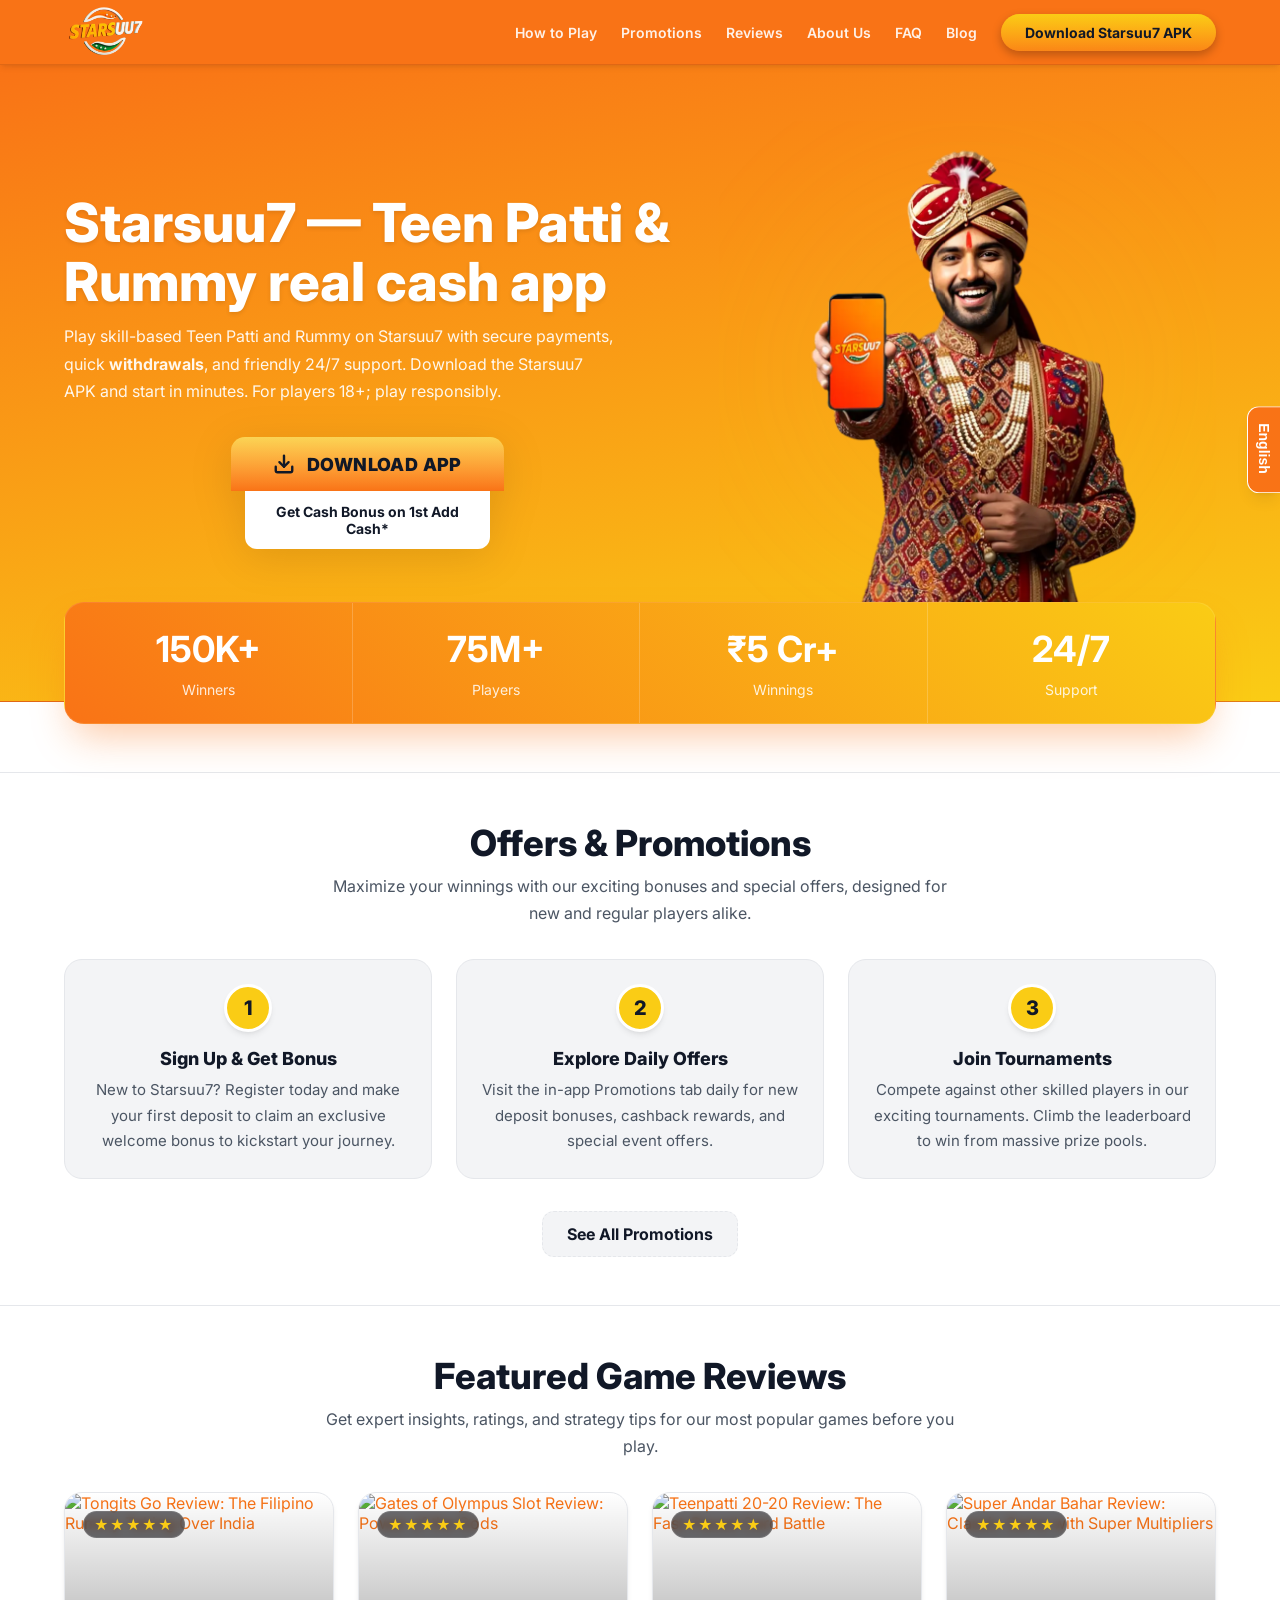
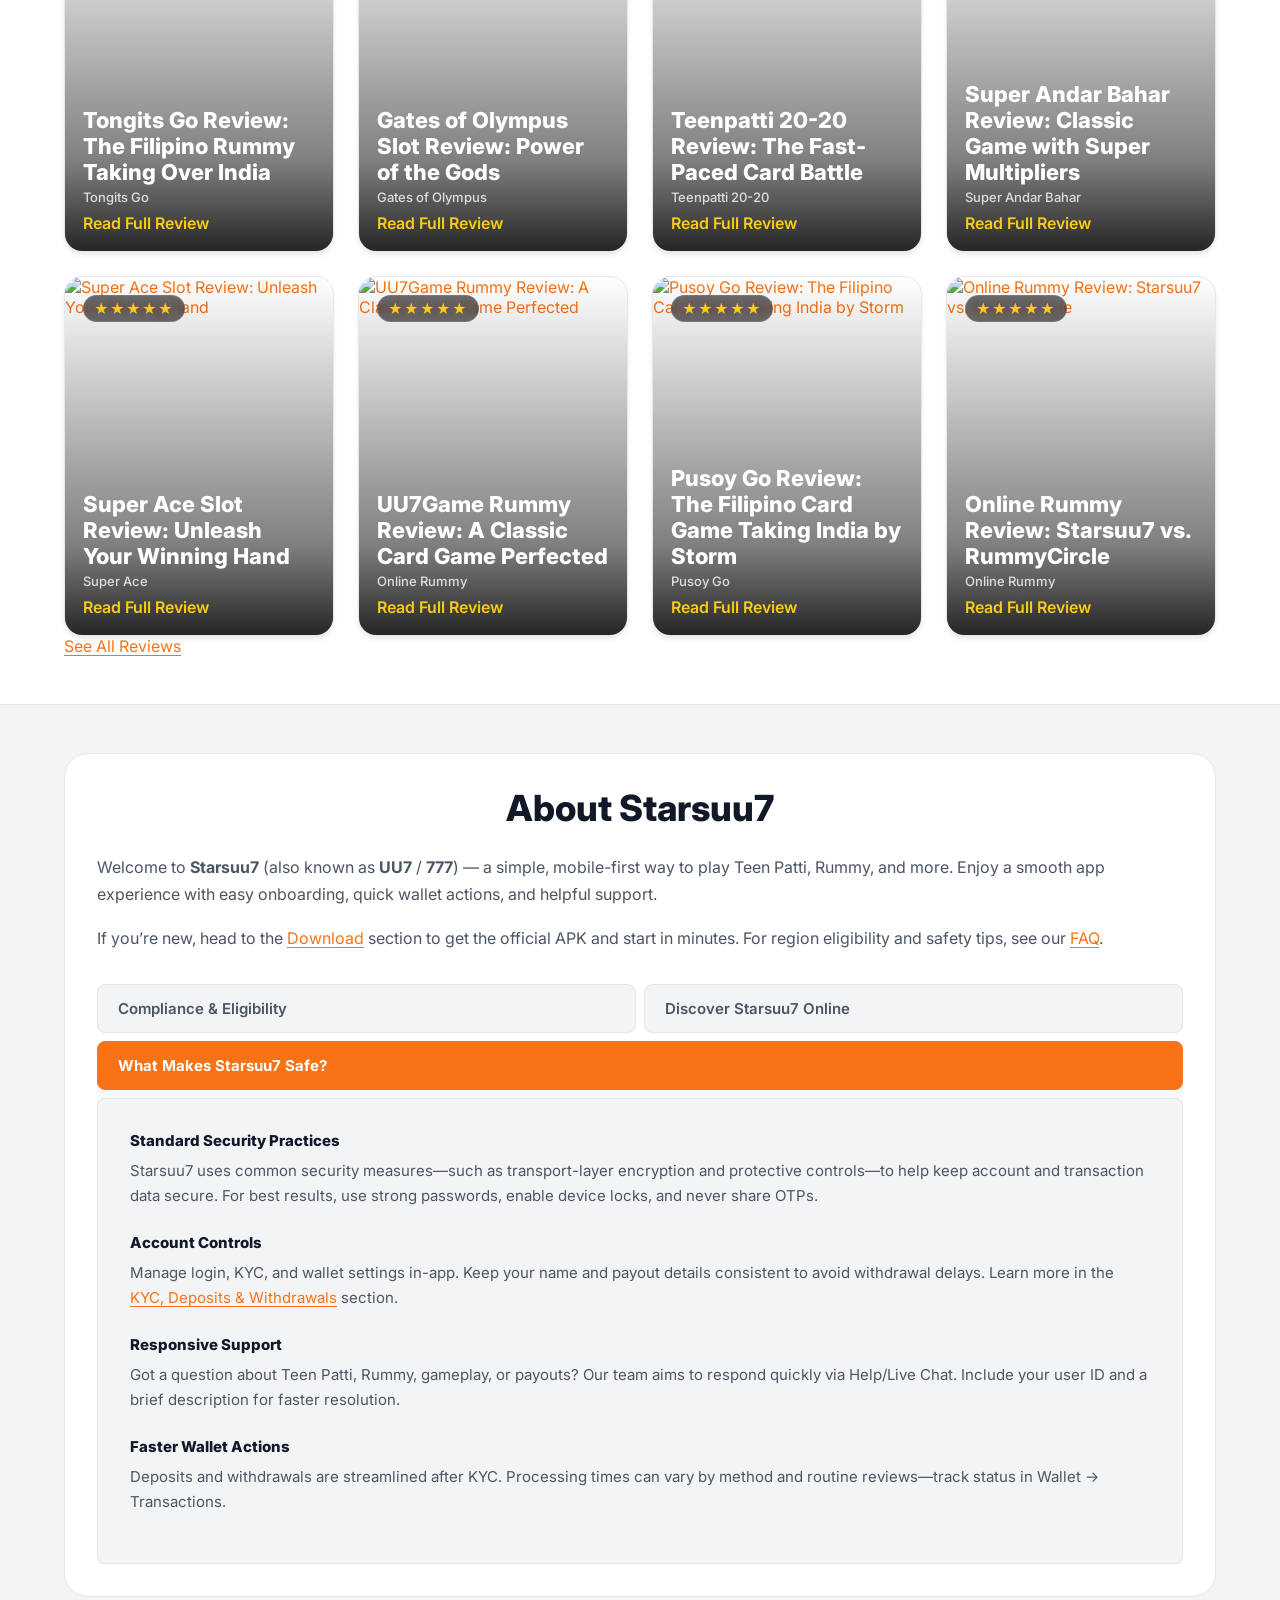
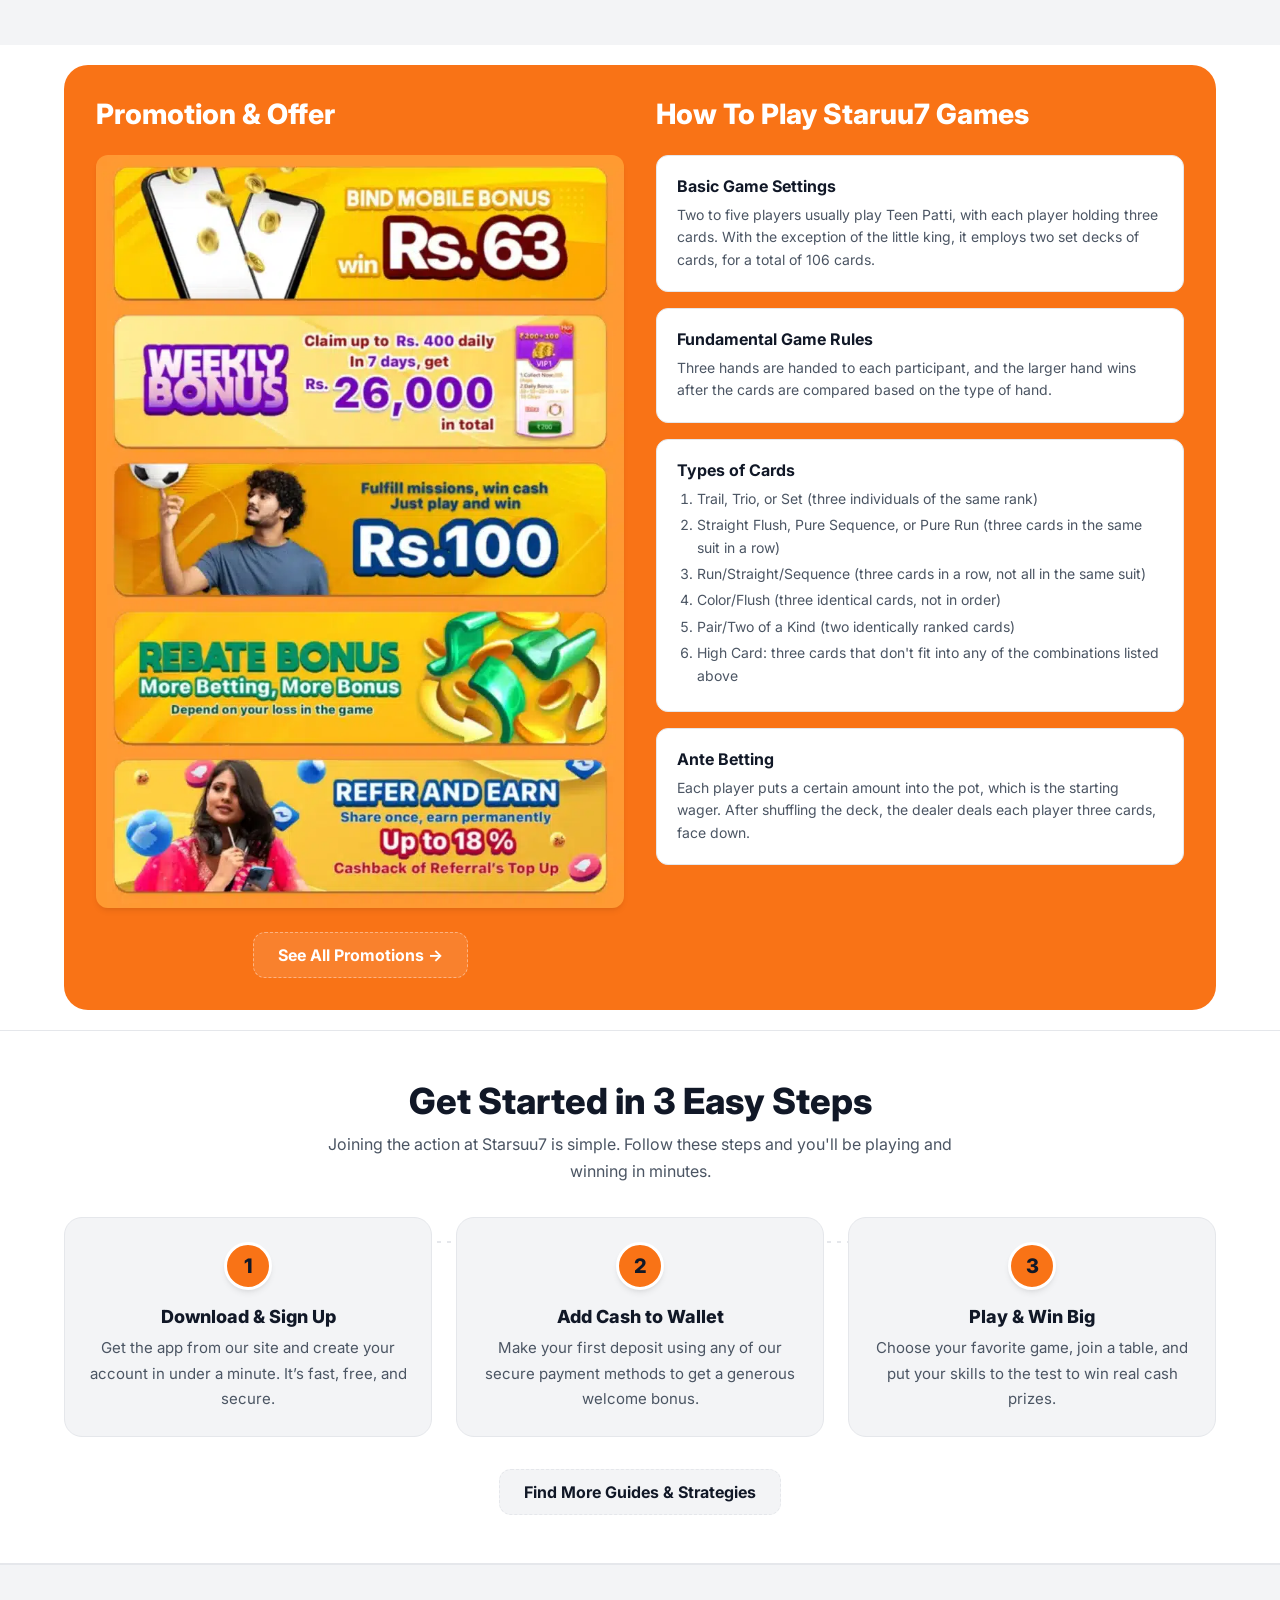
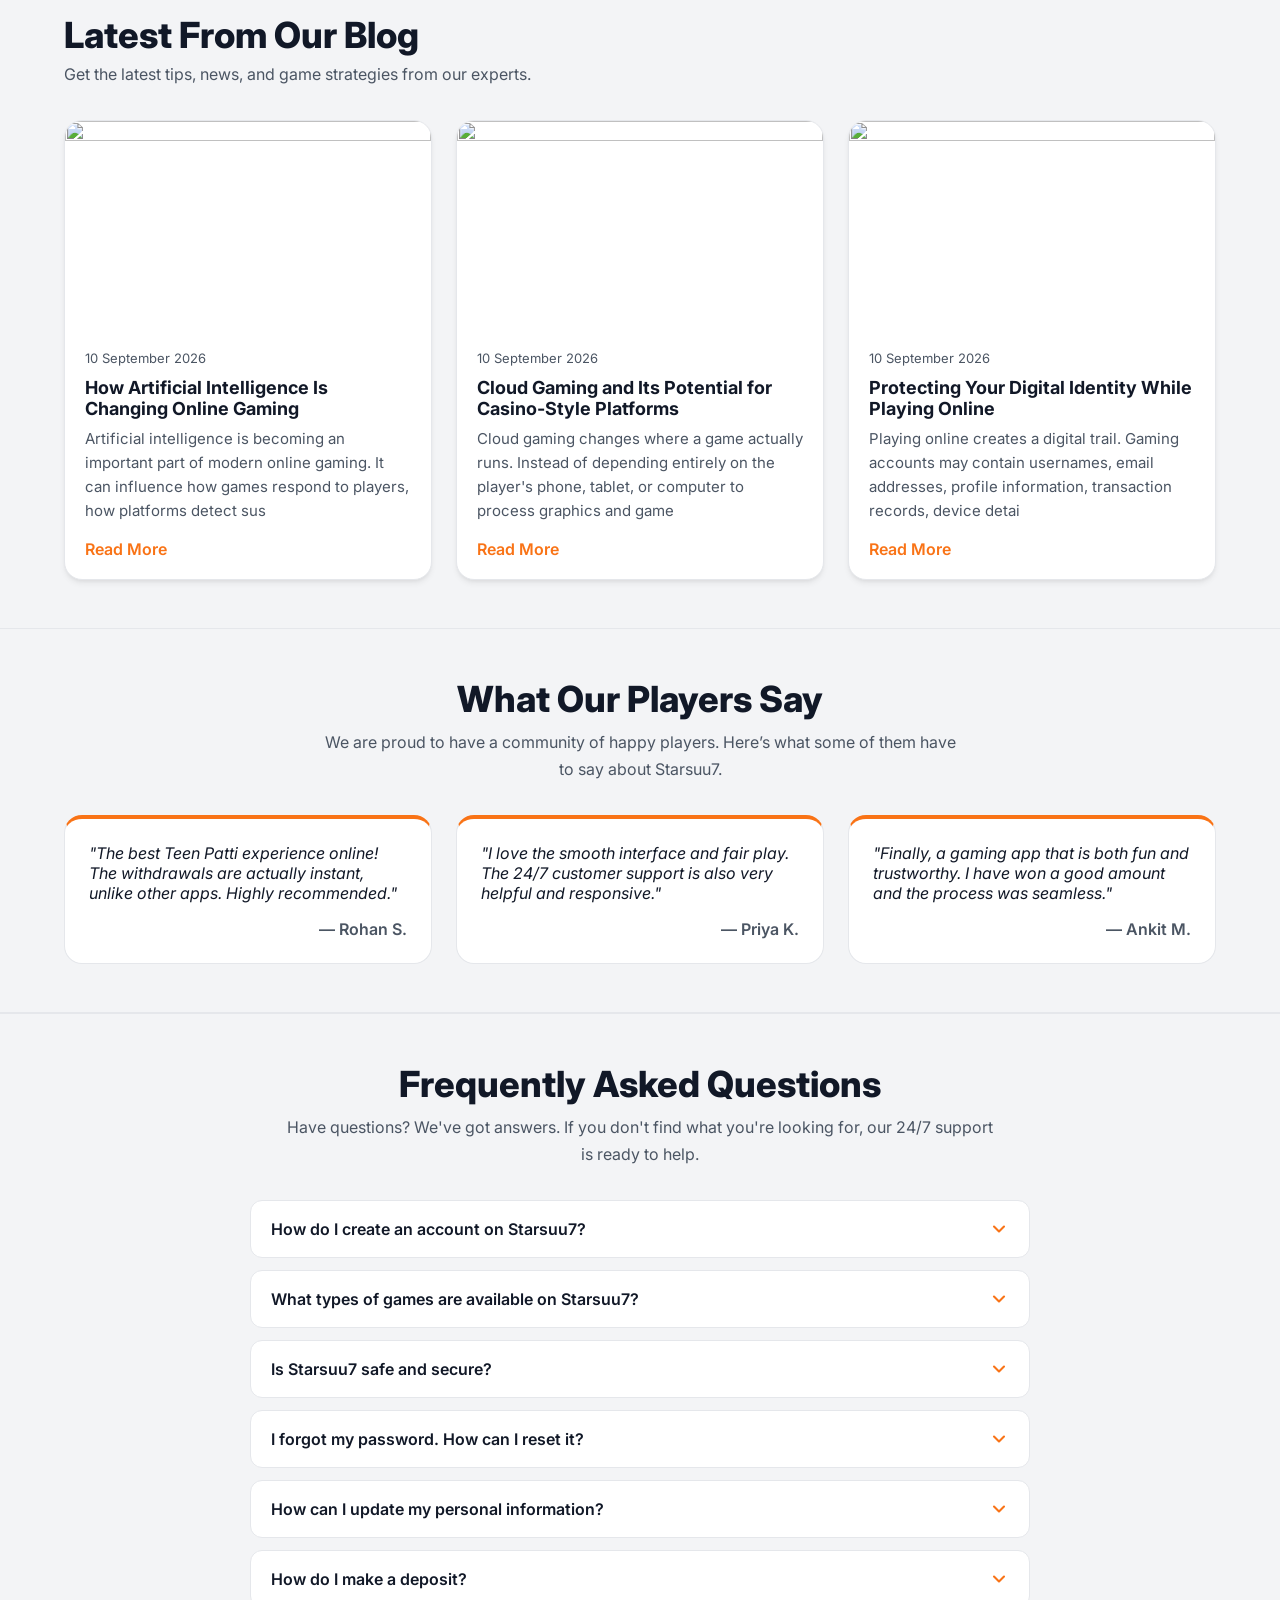
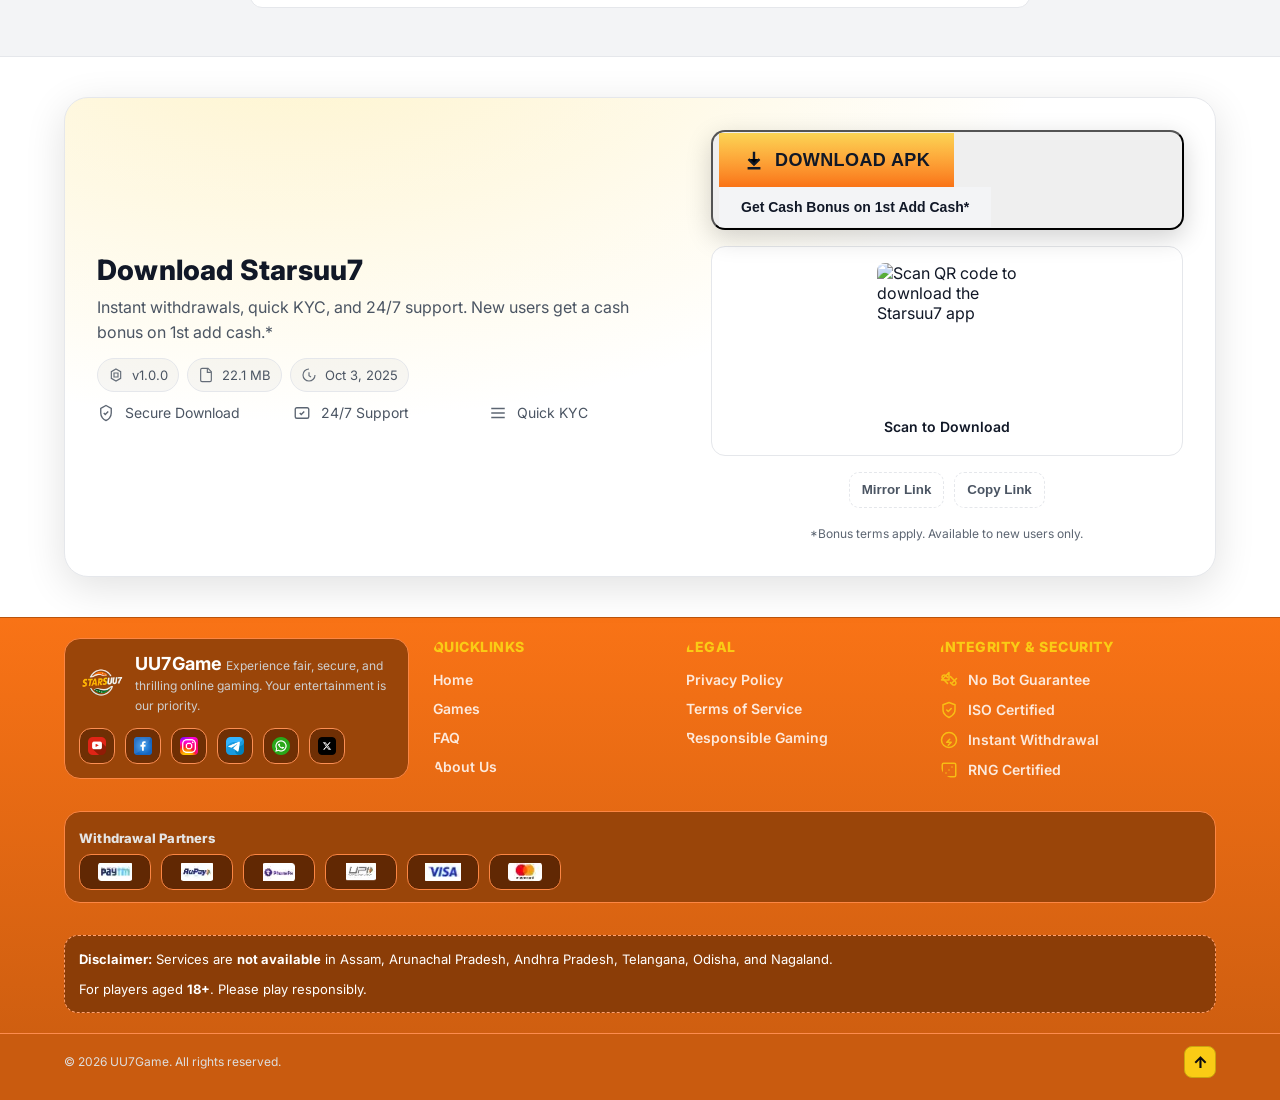
==== commit 5f7b0305: "feat: link Blog to blog section and remove View All Posts button" ====
--- a/index.html
+++ b/index.html
@@ -1,4 +1,5 @@
 <!DOCTYPE html>
+
 <html data-astro-cid-5hce7sga="" dir="ltr" lang="en"> <head><meta charset="utf-8"/><meta content="IE=edge" http-equiv="X-UA-Compatible"/><meta content="width=device-width, initial-scale=1" name="viewport"/><title>Starsuu7 (UU7 • 777) — Teen Patti &amp; Rummy Real Cash App in India</title><meta content="Play Teen Patti &amp; Rummy on Starsuu7 (also known as UU7 / 777). Secure deposits, instant withdrawals, and 24/7 support. Download Starsuu7 APK and start winning today. 18+ only." name="description"/><meta content="Starsuu7, UU7, 777, Starsuu7 app, Starsuu7 APK, Teen Patti app, Rummy app, real cash games India, Teen Patti real money, Rummy real money, Starsuu7 download" name="keywords"/><link href="https://uu7stars.com/" rel="canonical"/><link href="https://uu7stars.com/" hreflang="en" rel="alternate"/><link href="https://uu7stars.com/hi/" hreflang="hi" rel="alternate"/><link href="https://uu7stars.com/" hreflang="x-default" rel="alternate"/><meta content="#f97316" name="theme-color"/><meta content="index,follow,max-snippet:-1,max-image-preview:large,max-video-preview:-1" name="robots"/><link href="/logo.webp" rel="icon" type="image/webp"/><link href="/favicon.ico" rel="icon" sizes="any"/><link href="/apple-touch-icon.png" rel="apple-touch-icon"/><link href="/site.webmanifest" rel="manifest"/><link href="https://fonts.googleapis.com" rel="preconnect"/><link crossorigin="" href="https://fonts.gstatic.com" rel="preconnect"/><link href="https://fonts.googleapis.com/css2?family=Inter:wght@400..800&amp;display=swap" rel="stylesheet"/><meta content="UU7Game" property="og:site_name"/><meta content="website" property="og:type"/><meta content="en_IN" property="og:locale"/><meta content="Starsuu7 (UU7 • 777) — Teen Patti &amp; Rummy Real Cash App in India" property="og:title"/><meta content="Play Teen Patti &amp; Rummy on Starsuu7 (also known as UU7 / 777). Secure deposits, instant withdrawals, and 24/7 support. Download Starsuu7 APK and start winning today. 18+ only." property="og:description"/><meta content="https://uu7stars.com/" property="og:url"/><meta content="https://uu7stars.com/wordpress/STARSUU7-Game.webp" property="og:image"/><meta content="Starsuu7 — Teen Patti &amp; Rummy" property="og:image:alt"/><meta content="summary_large_image" name="twitter:card"/><meta content="Starsuu7 (UU7 • 777) — Teen Patti &amp; Rummy Real Cash App in India" name="twitter:title"/><meta content="Play Teen Patti &amp; Rummy on Starsuu7 (also known as UU7 / 777). Secure deposits, instant withdrawals, and 24/7 support. Download Starsuu7 APK and start winning today. 18+ only." name="twitter:description"/><meta content="https://uu7stars.com/wordpress/STARSUU7-Game.webp" name="twitter:image"/><meta content="@starsuu7" name="twitter:site"/><meta content="9b4a068be0accae70bb69802a875d1f5d6f987bb64e6f428005d97af07a52f2c" name="ahrefs-site-verification"/><meta content="yGLWe1FGWdcnaKH7bgfVCE-tMOZDHvLMdOw49TLevfQ" name="google-site-verification"/><script async="" src="https://www.googletagmanager.com/gtag/js?id=G-5K2MD6SBZG"></script><script>(function(){const googleAnalyticsId = "G-5K2MD6SBZG";
 
         window.dataLayer = window.dataLayer || [];
@@ -17,10 +18,10 @@
 </script><script type="application/ld+json">[{"@context":"https://schema.org","@type":"Organization","name":"UU7Game","url":"https://uu7stars.com/","logo":{"@type":"ImageObject","url":"https://uu7stars.com/uploads/image-1759834211509-54668189.webp"},"sameAs":["https://x.com/starsuu7india","https://www.facebook.com/starsuu7?referral=uu7website","https://www.instagram.com/starsuu7india","https://www.youtube.com/@StarsUU7","https://t.me/OfficialStarsuu7game","https://whatsapp.com/channel/0029Vb6HYJ2KLaHvG4hKr90Z"],"alternateName":["UU7","777","Starsuu7 App"],"contactPoint":[{"@type":"ContactPoint","contactType":"customer support","availableLanguage":["en"],"url":"https://uu7stars.com/#support"}]},{"@context":"https://schema.org","@type":"WebSite","name":"UU7Game","url":"https://uu7stars.com/","inLanguage":"en-IN","potentialAction":{"@type":"SearchAction","target":"https://uu7stars.com/search?q={search_term_string}","query-input":"required name=search_term_string"}},{"@context":"https://schema.org","@type":"MobileApplication","name":"UU7Game","operatingSystem":"Android","applicationCategory":"GameApplication","inLanguage":"en-IN","url":"https://uu7stars.com/","image":"https://uu7stars.com/uploads/image-1759834211509-54668189.webp","contentRating":"18+","offers":{"@type":"Offer","price":"0","priceCurrency":"INR","availability":"https://schema.org/InStock","url":"https://d4b8otcma5z703.cloudfront.net/apk/UU7.40igyw.apk"},"downloadUrl":"https://d4b8otcma5z703.cloudfront.net/apk/UU7.40igyw.apk","softwareVersion":"1.0.0","fileSize":"22.1 MB","dateModified":"2025-10-03T00:00:00.000Z","publisher":{"@type":"Organization","name":"UU7Game","url":"https://uu7stars.com/","logo":{"@type":"ImageObject","url":"https://uu7stars.com/uploads/image-1759834211509-54668189.webp"}}},{"@context":"https://schema.org","@type":"SoftwareApplication","name":"UU7Game","operatingSystem":"Android","applicationCategory":"GameApplication","offers":{"@type":"Offer","price":"0","priceCurrency":"INR","url":"https://d4b8otcma5z703.cloudfront.net/apk/UU7.40igyw.apk"},"downloadUrl":"https://d4b8otcma5z703.cloudfront.net/apk/UU7.40igyw.apk"},{"@context":"https://schema.org","@type":"WebPage","name":"Starsuu7 (UU7 • 777) — Teen Patti & Rummy Real Cash App in India","description":"Play Teen Patti & Rummy on Starsuu7 (also known as UU7 / 777). Secure deposits, instant withdrawals, and 24/7 support. Download Starsuu7 APK and start winning today. 18+ only.","url":"https://uu7stars.com/","isPartOf":{"@type":"WebSite","url":"https://uu7stars.com/","name":"UU7Game"},"inLanguage":"en-IN"}]</script><link href="/_astro/_slug_.BrQZrVfO.css" rel="stylesheet"/>
 <link href="/_astro/index.D15ZxbO5.css" rel="stylesheet"/>
 <style>.desktop-layout[data-astro-cid-j7pv25f6]{display:none}.mobile-layout[data-astro-cid-j7pv25f6]{display:block}@media(min-width:768px){.desktop-layout[data-astro-cid-j7pv25f6]{display:block}.mobile-layout[data-astro-cid-j7pv25f6]{display:none}}
-</style></head> <body data-astro-cid-5hce7sga=""> <a class="skiplink" data-astro-cid-5hce7sga="" href="#main" id="top">Skip to content</a> <main data-astro-cid-5hce7sga="" id="main"> <div class="desktop-layout" data-astro-cid-j7pv25f6=""> <header class="site-header" data-astro-cid-3ef6ksr2="" role="banner"> <div class="container bar" data-astro-cid-3ef6ksr2=""> <a aria-label="Starsuu7 — Home" class="brand" data-astro-cid-3ef6ksr2="" href="/"> <img alt="Starsuu7 logo" class="logo" data-astro-cid-3ef6ksr2="" decoding="async" height="80" loading="eager" src="/logo.webp" width="80"/> </a> <nav aria-label="Primary" class="nav" data-astro-cid-3ef6ksr2=""> <a class="link" data-analytics="nav_how" data-astro-cid-3ef6ksr2="" href="/#how">How to Play</a><a class="link" data-analytics="nav_promotions" data-astro-cid-3ef6ksr2="" href="/#promos">Promotions</a><a class="link" data-analytics="nav_reviews" data-astro-cid-3ef6ksr2="" href="/#testimonials">Reviews</a><a class="link" data-analytics="nav_about" data-astro-cid-3ef6ksr2="" href="/#about">About Us</a><a class="link" data-analytics="nav_faq" data-astro-cid-3ef6ksr2="" href="/#faq">FAQ</a><a class="link" data-analytics="nav_blog" data-astro-cid-3ef6ksr2="" href="/blog/">Blog</a> <a aria-label="Download Starsuu7 APK" class="btn-header-download" data-analytics="nav_download_cta" data-astro-cid-3ef6ksr2="" href="/#download"> Download Starsuu7 APK </a> </nav> <details class="mobile" data-astro-cid-3ef6ksr2="" data-mobile-menu=""> <summary aria-label="Open menu" class="hamburger" data-astro-cid-3ef6ksr2="" role="button" tabindex="0"> <svg aria-hidden="true" data-astro-cid-3ef6ksr2="" fill="none" height="24" stroke="currentColor" stroke-linecap="round" stroke-linejoin="round" stroke-width="2" viewbox="0 0 24 24" width="24" xmlns="http://www.w3.org/2000/svg"> <line data-astro-cid-3ef6ksr2="" x1="4" x2="20" y1="12" y2="12"></line> <line data-astro-cid-3ef6ksr2="" x1="4" x2="20" y1="6" y2="6"></line> <line data-astro-cid-3ef6ksr2="" x1="4" x2="20" y1="18" y2="18"></line> </svg> </summary> <div aria-label="Mobile menu" class="sheet" data-astro-cid-3ef6ksr2="" role="menu"> <a class="mlink" data-analytics="nav_how_mobile" data-astro-cid-3ef6ksr2="" href="/#how" role="menuitem">How to Play</a><a class="mlink" data-analytics="nav_promotions_mobile" data-astro-cid-3ef6ksr2="" href="/#promos" role="menuitem">Promotions</a><a class="mlink" data-analytics="nav_reviews_mobile" data-astro-cid-3ef6ksr2="" href="/#testimonials" role="menuitem">Reviews</a><a class="mlink" data-analytics="nav_about_mobile" data-astro-cid-3ef6ksr2="" href="/#about" role="menuitem">About Us</a><a class="mlink" data-analytics="nav_faq_mobile" data-astro-cid-3ef6ksr2="" href="/#faq" role="menuitem">FAQ</a><a class="mlink" data-analytics="nav_blog_mobile" data-astro-cid-3ef6ksr2="" href="/blog/" role="menuitem">Blog</a> <a class="mbtn" data-analytics="nav_download_cta_mobile" data-astro-cid-3ef6ksr2="" href="/#download" role="menuitem">Download Starsuu7 APK</a> </div> </details> </div> </header> <script>
+</style></head> <body data-astro-cid-5hce7sga=""> <a class="skiplink" data-astro-cid-5hce7sga="" href="#main" id="top">Skip to content</a> <main data-astro-cid-5hce7sga="" id="main"> <div class="desktop-layout" data-astro-cid-j7pv25f6=""> <header class="site-header" data-astro-cid-3ef6ksr2="" role="banner"> <div class="container bar" data-astro-cid-3ef6ksr2=""> <a aria-label="Starsuu7 — Home" class="brand" data-astro-cid-3ef6ksr2="" href="/"> <img alt="Starsuu7 logo" class="logo" data-astro-cid-3ef6ksr2="" decoding="async" height="80" loading="eager" src="/logo.webp" width="80"/> </a> <nav aria-label="Primary" class="nav" data-astro-cid-3ef6ksr2=""> <a class="link" data-analytics="nav_how" data-astro-cid-3ef6ksr2="" href="/#how">How to Play</a><a class="link" data-analytics="nav_promotions" data-astro-cid-3ef6ksr2="" href="/#promos">Promotions</a><a class="link" data-analytics="nav_reviews" data-astro-cid-3ef6ksr2="" href="/#testimonials">Reviews</a><a class="link" data-analytics="nav_about" data-astro-cid-3ef6ksr2="" href="/#about">About Us</a><a class="link" data-analytics="nav_faq" data-astro-cid-3ef6ksr2="" href="/#faq">FAQ</a><a class="link" data-analytics="nav_blog" data-astro-cid-3ef6ksr2="" href="/#blog">Blog</a> <a aria-label="Download Starsuu7 APK" class="btn-header-download" data-analytics="nav_download_cta" data-astro-cid-3ef6ksr2="" href="/#download"> Download Starsuu7 APK </a> </nav> <details class="mobile" data-astro-cid-3ef6ksr2="" data-mobile-menu=""> <summary aria-label="Open menu" class="hamburger" data-astro-cid-3ef6ksr2="" role="button" tabindex="0"> <svg aria-hidden="true" data-astro-cid-3ef6ksr2="" fill="none" height="24" stroke="currentColor" stroke-linecap="round" stroke-linejoin="round" stroke-width="2" viewbox="0 0 24 24" width="24" xmlns="http://www.w3.org/2000/svg"> <line data-astro-cid-3ef6ksr2="" x1="4" x2="20" y1="12" y2="12"></line> <line data-astro-cid-3ef6ksr2="" x1="4" x2="20" y1="6" y2="6"></line> <line data-astro-cid-3ef6ksr2="" x1="4" x2="20" y1="18" y2="18"></line> </svg> </summary> <div aria-label="Mobile menu" class="sheet" data-astro-cid-3ef6ksr2="" role="menu"> <a class="mlink" data-analytics="nav_how_mobile" data-astro-cid-3ef6ksr2="" href="/#how" role="menuitem">How to Play</a><a class="mlink" data-analytics="nav_promotions_mobile" data-astro-cid-3ef6ksr2="" href="/#promos" role="menuitem">Promotions</a><a class="mlink" data-analytics="nav_reviews_mobile" data-astro-cid-3ef6ksr2="" href="/#testimonials" role="menuitem">Reviews</a><a class="mlink" data-analytics="nav_about_mobile" data-astro-cid-3ef6ksr2="" href="/#about" role="menuitem">About Us</a><a class="mlink" data-analytics="nav_faq_mobile" data-astro-cid-3ef6ksr2="" href="/#faq" role="menuitem">FAQ</a><a class="mlink" data-analytics="nav_blog_mobile" data-astro-cid-3ef6ksr2="" href="/#blog" role="menuitem">Blog</a> <a class="mbtn" data-analytics="nav_download_cta_mobile" data-astro-cid-3ef6ksr2="" href="/#download" role="menuitem">Download Starsuu7 APK</a> </div> </details> </div> </header> <script>
   // Script remains unchanged
   (function(){ const menu = document.querySelector('details[data-mobile-menu]'); const summary = menu?.querySelector('summary.hamburger'); const sheet = menu?.querySelector('.sheet'); if (!menu || !summary || !sheet) return; function openMenu() { menu.setAttribute('open', ''); } function closeMenu() { menu.removeAttribute('open'); } summary.addEventListener('click', (e) => { e.preventDefault(); menu.hasAttribute('open') ? closeMenu() : openMenu(); }, { passive: false }); summary.addEventListener('keydown', (e) => { if (e.key === 'Enter' || e.key === ' ') { e.preventDefault(); menu.hasAttribute('open') ? closeMenu() : openMenu(); } }); document.addEventListener('click', (e) => { if (!menu.hasAttribute('open')) return; const t = e.target; if (!(t instanceof Element)) return; if (!t.closest('details[data-mobile-menu]')) closeMenu(); }); sheet.addEventListener('click', (e) => { const t = e.target; if (t instanceof Element && t.closest('a')) closeMenu(); }); function haptic(){ try { navigator.vibrate && navigator.vibrate(12); } catch(_) {} } document.addEventListener('click', (e) => { const el = e.target; const a = el && el.closest && el.closest('[data-analytics]'); if (!a) return; const name = a.getAttribute('data-analytics') || 'nav_click'; try { if (window.gtag) window.gtag('event', name, { label: name }); } catch(_){} haptic(); }, { passive: true }); })();
-</script> <main data-astro-cid-j7pv25f6=""> <section aria-label="Starsuu7 introduction" class="hero" data-astro-cid-bbe6dxrz="" role="region"> <div class="container hero__inner" data-astro-cid-bbe6dxrz=""> <div class="hero__copy" data-astro-cid-bbe6dxrz=""> <h1 data-astro-cid-bbe6dxrz="">Starsuu7 — Teen Patti &amp; Rummy real cash app</h1> <p class="lead" data-astro-cid-bbe6dxrz="">Play skill-based Teen Patti and Rummy on Starsuu7 with secure payments, quick <strong>withdrawals</strong>, and friendly 24/7 support. Download the Starsuu7 APK and start in minutes. For players 18+; play responsibly.</p> <div class="cta-group" data-astro-cid-bbe6dxrz=""> <a aria-label="Download the Starsuu7 app" class="hero-cta-unit" data-astro-cid-bbe6dxrz="" href="#download"> <div class="btn-hero-top" data-astro-cid-bbe6dxrz=""> <svg aria-hidden="true" data-astro-cid-bbe6dxrz="" fill="none" height="22" stroke="currentColor" stroke-linecap="round" stroke-linejoin="round" stroke-width="2.6" viewbox="0 0 24 24" width="22"> <path d="M21 15v4a2 2 0 0 1-2 2H5a2 2 0 0 1-2-2v-4" data-astro-cid-bbe6dxrz=""></path> <polyline data-astro-cid-bbe6dxrz="" points="7 10 12 15 17 10"></polyline> <line data-astro-cid-bbe6dxrz="" x1="12" x2="12" y1="15" y2="3"></line> </svg> <span data-astro-cid-bbe6dxrz="">Download App</span> </div> <div class="btn-hero-bonus" data-astro-cid-bbe6dxrz="">  Get Cash Bonus on 1st Add Cash* </div> </a> </div> </div> <div class="art-wrap" data-astro-cid-bbe6dxrz=""> <picture class="hero-art-picture" data-astro-cid-bbe6dxrz=""> <source data-astro-cid-bbe6dxrz="" srcset="/wordpress/STARSUU7-Game.webp 1x" type="image/webp"/> <img alt="Starsuu7 app — Teen Patti &amp; Rummy real cash games" class="hero__art" data-astro-cid-bbe6dxrz="" decoding="async" fetchpriority="high" height="1000" loading="eager" sizes="(max-width: 980px) 90vw, 44vw" src="/wordpress/STARSUU7-Game.webp" width="1160"/> </picture> <noscript> <img alt="Starsuu7 app — Teen Patti &amp; Rummy real cash games" class="hero__art noscript" data-astro-cid-bbe6dxrz="" height="1000" src="/wordpress/STARSUU7-Game.webp" width="1160"/> </noscript> </div> </div> </section> <section class="stats-section" data-astro-cid-bhxv2qxz=""> <div class="container" data-astro-cid-bhxv2qxz=""> <div class="stats-card" data-astro-cid-bhxv2qxz=""> <div class="stat" data-astro-cid-bhxv2qxz=""> <span class="stat__num" data-astro-cid-bhxv2qxz="">150K+</span> <span class="stat__label" data-astro-cid-bhxv2qxz="">Winners</span> </div> <div class="stat" data-astro-cid-bhxv2qxz=""> <span class="stat__num" data-astro-cid-bhxv2qxz="">75M+</span> <span class="stat__label" data-astro-cid-bhxv2qxz="">Players</span> </div> <div class="stat" data-astro-cid-bhxv2qxz=""> <span class="stat__num" data-astro-cid-bhxv2qxz="">₹5 Cr+</span> <span class="stat__label" data-astro-cid-bhxv2qxz="">Winnings</span> </div> <div class="stat" data-astro-cid-bhxv2qxz=""> <span class="stat__num" data-astro-cid-bhxv2qxz="">24/7</span> <span class="stat__label" data-astro-cid-bhxv2qxz="">Support</span> </div> </div> </div> </section> <section class="promos-section-steps" data-astro-cid-mlur2e2m=""> <div class="container" data-astro-cid-mlur2e2m=""> <header class="section-head" data-astro-cid-mlur2e2m=""> <h2 data-astro-cid-mlur2e2m="">Offers &amp; Promotions</h2> <p class="muted" data-astro-cid-mlur2e2m="">Maximize your winnings with our exciting bonuses and special offers, designed for new and regular players alike.</p> </header> <div class="grid" data-astro-cid-mlur2e2m=""> <div class="step-card" data-astro-cid-mlur2e2m=""> <div aria-hidden="true" class="number" data-astro-cid-mlur2e2m="">1</div> <h3 class="title" data-astro-cid-mlur2e2m="">Sign Up &amp; Get Bonus</h3> <p class="body" data-astro-cid-mlur2e2m="">New to Starsuu7? Register today and make your first deposit to claim an exclusive welcome bonus to kickstart your journey.</p> </div><div class="step-card" data-astro-cid-mlur2e2m=""> <div aria-hidden="true" class="number" data-astro-cid-mlur2e2m="">2</div> <h3 class="title" data-astro-cid-mlur2e2m="">Explore Daily Offers</h3> <p class="body" data-astro-cid-mlur2e2m="">Visit the in-app Promotions tab daily for new deposit bonuses, cashback rewards, and special event offers.</p> </div><div class="step-card" data-astro-cid-mlur2e2m=""> <div aria-hidden="true" class="number" data-astro-cid-mlur2e2m="">3</div> <h3 class="title" data-astro-cid-mlur2e2m="">Join Tournaments</h3> <p class="body" data-astro-cid-mlur2e2m="">Compete against other skilled players in our exciting tournaments. Climb the leaderboard to win from massive prize pools.</p> </div> </div> <div class="more-link-container" data-astro-cid-mlur2e2m=""> <a class="btn-view-all" data-astro-cid-mlur2e2m="" href="/promotions/"> See All Promotions </a> </div> </div> </section> <section class="game-grid-section" data-astro-cid-t3j5dbjl="" id="games"> <div class="container" data-astro-cid-t3j5dbjl=""> <header class="section-head" data-astro-cid-t3j5dbjl=""> <h2 data-astro-cid-t3j5dbjl="">Featured Game Reviews</h2> <p class="muted" data-astro-cid-t3j5dbjl="">Get expert insights, ratings, and strategy tips for our most popular games before you play.</p> </header> <div class="grid" data-astro-cid-t3j5dbjl=""> <a class="game-card" data-astro-cid-t3j5dbjl="" href="/#testimonials"> <img alt="Tongits Go Review: The Filipino Rummy Taking Over India" class="art" data-astro-cid-t3j5dbjl="" height="400" loading="lazy" src="https://admin.starsuu7game.com/uploads/image-1759849300769-49487057.webp" width="300"/> <div class="overlay" data-astro-cid-t3j5dbjl=""> <div aria-label="Rating: 4.5 out of 5 stars" class="rating" data-astro-cid-t3j5dbjl=""> ★★★★★ </div> <div class="content" data-astro-cid-t3j5dbjl=""> <h3 class="title" data-astro-cid-t3j5dbjl="">Tongits Go Review: The Filipino Rummy Taking Over India</h3> <span class="category" data-astro-cid-t3j5dbjl="">Tongits Go</span> <span class="cta" data-astro-cid-t3j5dbjl="">Read Full Review</span> </div> </div> </a><a class="game-card" data-astro-cid-t3j5dbjl="" href="/#testimonials"> <img alt="Gates of Olympus Slot Review: Power of the Gods" class="art" data-astro-cid-t3j5dbjl="" height="400" loading="lazy" src="https://admin.starsuu7game.com/uploads/image-1759849530547-541997101.webp" width="300"/> <div class="overlay" data-astro-cid-t3j5dbjl=""> <div aria-label="Rating: 4.9 out of 5 stars" class="rating" data-astro-cid-t3j5dbjl=""> ★★★★★ </div> <div class="content" data-astro-cid-t3j5dbjl=""> <h3 class="title" data-astro-cid-t3j5dbjl="">Gates of Olympus Slot Review: Power of the Gods</h3> <span class="category" data-astro-cid-t3j5dbjl="">Gates of Olympus</span> <span class="cta" data-astro-cid-t3j5dbjl="">Read Full Review</span> </div> </div> </a><a class="game-card" data-astro-cid-t3j5dbjl="" href="/#testimonials"> <img alt="Teenpatti 20-20 Review: The Fast-Paced Card Battle" class="art" data-astro-cid-t3j5dbjl="" height="400" loading="lazy" src="https://admin.starsuu7game.com/uploads/image-1759849778011-795466697.webp" width="300"/> <div class="overlay" data-astro-cid-t3j5dbjl=""> <div aria-label="Rating: 4.5 out of 5 stars" class="rating" data-astro-cid-t3j5dbjl=""> ★★★★★ </div> <div class="content" data-astro-cid-t3j5dbjl=""> <h3 class="title" data-astro-cid-t3j5dbjl="">Teenpatti 20-20 Review: The Fast-Paced Card Battle</h3> <span class="category" data-astro-cid-t3j5dbjl="">Teenpatti 20-20</span> <span class="cta" data-astro-cid-t3j5dbjl="">Read Full Review</span> </div> </div> </a><a class="game-card" data-astro-cid-t3j5dbjl="" href="/#testimonials"> <img alt="Super Andar Bahar Review: Classic Game with Super Multipliers" class="art" data-astro-cid-t3j5dbjl="" height="400" loading="lazy" src="https://admin.starsuu7game.com/uploads/image-1759849712382-511748770.webp" width="300"/> <div class="overlay" data-astro-cid-t3j5dbjl=""> <div aria-label="Rating: 4.7 out of 5 stars" class="rating" data-astro-cid-t3j5dbjl=""> ★★★★★ </div> <div class="content" data-astro-cid-t3j5dbjl=""> <h3 class="title" data-astro-cid-t3j5dbjl="">Super Andar Bahar Review: Classic Game with Super Multipliers</h3> <span class="category" data-astro-cid-t3j5dbjl="">Super Andar Bahar</span> <span class="cta" data-astro-cid-t3j5dbjl="">Read Full Review</span> </div> </div> </a><a class="game-card" data-astro-cid-t3j5dbjl="" href="/#testimonials"> <img alt="Super Ace Slot Review: Unleash Your Winning Hand" class="art" data-astro-cid-t3j5dbjl="" height="400" loading="lazy" src="https://admin.starsuu7game.com/uploads/image-1759849694841-519688884.webp" width="300"/> <div class="overlay" data-astro-cid-t3j5dbjl=""> <div aria-label="Rating: 4.7 out of 5 stars" class="rating" data-astro-cid-t3j5dbjl=""> ★★★★★ </div> <div class="content" data-astro-cid-t3j5dbjl=""> <h3 class="title" data-astro-cid-t3j5dbjl="">Super Ace Slot Review: Unleash Your Winning Hand</h3> <span class="category" data-astro-cid-t3j5dbjl="">Super Ace</span> <span class="cta" data-astro-cid-t3j5dbjl="">Read Full Review</span> </div> </div> </a><a class="game-card" data-astro-cid-t3j5dbjl="" href="/#testimonials"> <img alt="UU7Game Rummy Review: A Classic Card Game Perfected" class="art" data-astro-cid-t3j5dbjl="" height="400" loading="lazy" src="https://admin.starsuu7game.com/uploads/image-1759854773073-181713443.webp" width="300"/> <div class="overlay" data-astro-cid-t3j5dbjl=""> <div aria-label="Rating: 4.8 out of 5 stars" class="rating" data-astro-cid-t3j5dbjl=""> ★★★★★ </div> <div class="content" data-astro-cid-t3j5dbjl=""> <h3 class="title" data-astro-cid-t3j5dbjl="">UU7Game Rummy Review: A Classic Card Game Perfected</h3> <span class="category" data-astro-cid-t3j5dbjl="">Online Rummy</span> <span class="cta" data-astro-cid-t3j5dbjl="">Read Full Review</span> </div> </div> </a><a class="game-card" data-astro-cid-t3j5dbjl="" href="/#testimonials"> <img alt="Pusoy Go Review: The Filipino Card Game Taking India by Storm" class="art" data-astro-cid-t3j5dbjl="" height="400" loading="lazy" src="https://admin.starsuu7game.com/uploads/image-1759849687482-834898524.webp" width="300"/> <div class="overlay" data-astro-cid-t3j5dbjl=""> <div aria-label="Rating: 4.6 out of 5 stars" class="rating" data-astro-cid-t3j5dbjl=""> ★★★★★ </div> <div class="content" data-astro-cid-t3j5dbjl=""> <h3 class="title" data-astro-cid-t3j5dbjl="">Pusoy Go Review: The Filipino Card Game Taking India by Storm</h3> <span class="category" data-astro-cid-t3j5dbjl="">Pusoy Go</span> <span class="cta" data-astro-cid-t3j5dbjl="">Read Full Review</span> </div> </div> </a><a class="game-card" data-astro-cid-t3j5dbjl="" href="/#testimonials"> <img alt="Online Rummy Review: Starsuu7 vs. RummyCircle" class="art" data-astro-cid-t3j5dbjl="" height="400" loading="lazy" src="https://admin.starsuu7game.com/uploads/image-1759855080065-187314681.webp" width="300"/> <div class="overlay" data-astro-cid-t3j5dbjl=""> <div aria-label="Rating: 4.9 out of 5 stars" class="rating" data-astro-cid-t3j5dbjl=""> ★★★★★ </div> <div class="content" data-astro-cid-t3j5dbjl=""> <h3 class="title" data-astro-cid-t3j5dbjl="">Online Rummy Review: Starsuu7 vs. RummyCircle</h3> <span class="category" data-astro-cid-t3j5dbjl="">Online Rummy</span> <span class="cta" data-astro-cid-t3j5dbjl="">Read Full Review</span> </div> </div> </a> </div> <div class="more-link-container" data-astro-cid-t3j5dbjl=""> <a class="btn-view-all" data-astro-cid-t3j5dbjl="" href="/#testimonials"> See All Reviews </a> </div> </div> </section> <section class="about-section" data-astro-cid-36vx2nbi="" id="about"> <div class="container" data-astro-cid-36vx2nbi=""> <div class="about-box" data-astro-cid-36vx2nbi=""> <header class="section-head" data-astro-cid-36vx2nbi=""> <h2 data-astro-cid-36vx2nbi="">About Starsuu7</h2> <div class="intro-text" data-astro-cid-36vx2nbi=""> <p data-astro-cid-36vx2nbi="">Welcome to <strong>Starsuu7</strong> (also known as <strong>UU7</strong> / <strong>777</strong>) — a simple, mobile-first way to play Teen Patti, Rummy, and more. Enjoy a smooth app experience with easy onboarding, quick wallet actions, and helpful support.</p> <p data-astro-cid-36vx2nbi="">If you’re new, head to the <a href="/#download">Download</a> section to get the official APK and start in minutes. For region eligibility and safety tips, see our <a href="/#faq">FAQ</a>.</p> </div> </header> <div class="tabs-accordion-container" data-astro-cid-36vx2nbi=""> <details class="accordion-item" data-astro-cid-36vx2nbi="" open=""> <summary class="accordion-title" data-astro-cid-36vx2nbi=""> <span class="accordion-title-text" data-astro-cid-36vx2nbi="">What Makes Starsuu7 Safe?</span> <svg aria-hidden="true" class="icon" data-astro-cid-36vx2nbi="" viewbox="0 0 24 24"><path d="m6 9 6 6 6-6" data-astro-cid-36vx2nbi=""></path></svg> </summary> <div class="accordion-content" data-astro-cid-36vx2nbi=""> <h4 data-astro-cid-36vx2nbi="">Standard Security Practices</h4> <p data-astro-cid-36vx2nbi="">Starsuu7 uses common security measures—such as transport-layer encryption and protective controls—to help keep account and transaction data secure. For best results, use strong passwords, enable device locks, and never share OTPs.</p> <h4 data-astro-cid-36vx2nbi="">Account Controls</h4> <p data-astro-cid-36vx2nbi="">Manage login, KYC, and wallet settings in-app. Keep your name and payout details consistent to avoid withdrawal delays. Learn more in the <a href="/#faq">KYC, Deposits &amp; Withdrawals</a> section.</p> <h4 data-astro-cid-36vx2nbi="">Responsive Support</h4> <p data-astro-cid-36vx2nbi="">Got a question about Teen Patti, Rummy, gameplay, or payouts? Our team aims to respond quickly via Help/Live Chat. Include your user ID and a brief description for faster resolution.</p> <h4 data-astro-cid-36vx2nbi="">Faster Wallet Actions</h4> <p data-astro-cid-36vx2nbi="">Deposits and withdrawals are streamlined after KYC. Processing times can vary by method and routine reviews—track status in Wallet → Transactions.</p> </div> </details> <details class="accordion-item" data-astro-cid-36vx2nbi=""> <summary class="accordion-title" data-astro-cid-36vx2nbi=""> <span class="accordion-title-text" data-astro-cid-36vx2nbi="">Compliance &amp; Eligibility</span> <svg aria-hidden="true" class="icon" data-astro-cid-36vx2nbi="" viewbox="0 0 24 24"><path d="m6 9 6 6 6-6" data-astro-cid-36vx2nbi=""></path></svg> </summary> <div class="accordion-content" data-astro-cid-36vx2nbi=""> <p data-astro-cid-36vx2nbi="">Availability for real-money, skill-based play varies by state in India. Services are <strong>not available</strong> in <em>Assam, Arunachal Pradesh, Andhra Pradesh, Telangana, Odisha, and Nagaland</em>. Starsuu7 is for players <strong>18+</strong>. Please review local rules before playing and see our <a href="/#faq">FAQ on legality &amp; eligibility</a>.</p> <h4 data-astro-cid-36vx2nbi="">Fair-Play Approach</h4> <p data-astro-cid-36vx2nbi="">Games are designed for skill-based entertainment. Start at low stakes, learn hand rankings and table etiquette, and play responsibly.</p> <h4 data-astro-cid-36vx2nbi="">Helpful Links</h4> <p data-astro-cid-36vx2nbi="">• <a href="/#download">Download Starsuu7 (UU7 • 777) APK</a> • <a href="/#faq">Promotions &amp; Welcome Bonus</a> • <a href="/#faq">Responsible Play</a></p> </div> </details> <details class="accordion-item" data-astro-cid-36vx2nbi=""> <summary class="accordion-title" data-astro-cid-36vx2nbi=""> <span class="accordion-title-text" data-astro-cid-36vx2nbi="">Discover Starsuu7 Online</span> <svg aria-hidden="true" class="icon" data-astro-cid-36vx2nbi="" viewbox="0 0 24 24"><path d="m6 9 6 6 6-6" data-astro-cid-36vx2nbi=""></path></svg> </summary> <div class="accordion-content" data-astro-cid-36vx2nbi=""> <h4 data-astro-cid-36vx2nbi="">Game Highlights</h4> <p data-astro-cid-36vx2nbi="">Explore Teen Patti, Rummy, Andar Bahar, Dragon vs Tiger, and more—new titles are added periodically. Jump in from the <a href="/#games">Games</a> section or go straight to the <a href="/#download">Download</a> button to play on Android.</p> <h4 data-astro-cid-36vx2nbi="">Smooth Mobile Experience</h4> <p data-astro-cid-36vx2nbi="">Starsuu7 runs great on modern Android devices. For the best experience, keep your OS updated and disable aggressive battery savers that can throttle live gameplay.</p> <h4 data-astro-cid-36vx2nbi="">Get the APK</h4> <p data-astro-cid-36vx2nbi="">Install the latest build from the official site. Use the primary CDN or the mirror link based on your network conditions: visit <a href="/#download">Download Starsuu7 APK</a>.</p> </div> </details> </div> </div> </div> </section> <script type="module">const o=document.querySelectorAll(".accordion-item");o.forEach(e=>{e.addEventListener("click",()=>{o.forEach(c=>{c!==e&&c.removeAttribute("open")})})});</script> <section class="promo-how-section" data-astro-cid-v4wlowov="" id="promos"> <div class="container" data-astro-cid-v4wlowov=""> <div class="promo-box" data-astro-cid-v4wlowov=""> <div class="grid" data-astro-cid-v4wlowov=""> <!-- Left Column: Promotions --> <div class="column" data-astro-cid-v4wlowov=""> <h2 class="section-title" data-astro-cid-v4wlowov="">Promotion &amp; Offer</h2> <div class="promo-banners" data-astro-cid-v4wlowov=""> <img alt="Promotion banner" data-astro-cid-v4wlowov="" height="1095" loading="lazy" src="/wordpress/promotion-768x1095.webp" width="768"/> </div> <div class="more-promos-link" data-astro-cid-v4wlowov=""> <a class="btn-view-all-promos" data-astro-cid-v4wlowov="" href="/promotions/">See All Promotions →</a> </div> </div> <!-- Right Column: How To Play --> <div class="column" data-astro-cid-v4wlowov=""> <h2 class="section-title" data-astro-cid-v4wlowov="">How To Play Staruu7 Games</h2> <div class="how-to-cards" data-astro-cid-v4wlowov=""> <div class="how-to-card" data-astro-cid-v4wlowov=""> <h3 data-astro-cid-v4wlowov="">Basic Game Settings</h3> <p data-astro-cid-v4wlowov="">Two to five players usually play Teen Patti, with each player holding three cards. With the exception of the little king, it employs two set decks of cards, for a total of 106 cards.</p> </div><div class="how-to-card" data-astro-cid-v4wlowov=""> <h3 data-astro-cid-v4wlowov="">Fundamental Game Rules</h3> <p data-astro-cid-v4wlowov="">Three hands are handed to each participant, and the larger hand wins after the cards are compared based on the type of hand.</p> </div><div class="how-to-card" data-astro-cid-v4wlowov=""> <h3 data-astro-cid-v4wlowov="">Types of Cards</h3> <ol data-astro-cid-v4wlowov=""> <li data-astro-cid-v4wlowov="">Trail, Trio, or Set (three individuals of the same rank)</li><li data-astro-cid-v4wlowov="">Straight Flush, Pure Sequence, or Pure Run (three cards in the same suit in a row)</li><li data-astro-cid-v4wlowov="">Run/Straight/Sequence (three cards in a row, not all in the same suit)</li><li data-astro-cid-v4wlowov="">Color/Flush (three identical cards, not in order)</li><li data-astro-cid-v4wlowov="">Pair/Two of a Kind (two identically ranked cards)</li><li data-astro-cid-v4wlowov="">High Card: three cards that don't fit into any of the combinations listed above</li> </ol> </div><div class="how-to-card" data-astro-cid-v4wlowov=""> <h3 data-astro-cid-v4wlowov="">Ante Betting</h3> <p data-astro-cid-v4wlowov="">Each player puts a certain amount into the pot, which is the starting wager. After shuffling the deck, the dealer deals each player three cards, face down.</p> </div> </div> </div> </div> </div> </div> </section> <section aria-labelledby="howto-title" class="how-to-play-section" data-astro-cid-3audfr2a="" id="how"> <div class="container" data-astro-cid-3audfr2a=""> <header class="section-head" data-astro-cid-3audfr2a=""> <h2 data-astro-cid-3audfr2a="" id="howto-title">Get Started in 3 Easy Steps</h2> <p class="muted" data-astro-cid-3audfr2a="">Joining the action at Starsuu7 is simple. Follow these steps and you'll be playing and winning in minutes.</p> </header> <script type="application/ld+json">{"@context":"https://schema.org","@type":"HowTo","name":"Get Started in 3 Easy Steps","description":"Joining the action at Starsuu7 is simple. Follow these steps and you'll be playing and winning in minutes.","step":[{"@type":"HowToStep","position":1,"name":"Download & Sign Up","url":"#how-step-1","itemListElement":[{"@type":"HowToDirection","text":"Get the app from our site and create your account in under a minute. It’s fast, free, and secure."}]},{"@type":"HowToStep","position":2,"name":"Add Cash to Wallet","url":"#how-step-2","itemListElement":[{"@type":"HowToDirection","text":"Make your first deposit using any of our secure payment methods to get a generous welcome bonus."}]},{"@type":"HowToStep","position":3,"name":"Play & Win Big","url":"#how-step-3","itemListElement":[{"@type":"HowToDirection","text":"Choose your favorite game, join a table, and put your skills to the test to win real cash prizes."}]}]}</script> <div class="grid" data-astro-cid-3audfr2a=""> <div class="step-card" data-astro-cid-3audfr2a="" id="how-step-1"> <div aria-hidden="true" class="number" data-astro-cid-3audfr2a="">1</div> <h3 class="title" data-astro-cid-3audfr2a="">Download &amp; Sign Up</h3> <p class="body" data-astro-cid-3audfr2a="">Get the app from our site and create your account in under a minute. It’s fast, free, and secure.</p> </div><div class="step-card" data-astro-cid-3audfr2a="" id="how-step-2"> <div aria-hidden="true" class="number" data-astro-cid-3audfr2a="">2</div> <h3 class="title" data-astro-cid-3audfr2a="">Add Cash to Wallet</h3> <p class="body" data-astro-cid-3audfr2a="">Make your first deposit using any of our secure payment methods to get a generous welcome bonus.</p> </div><div class="step-card" data-astro-cid-3audfr2a="" id="how-step-3"> <div aria-hidden="true" class="number" data-astro-cid-3audfr2a="">3</div> <h3 class="title" data-astro-cid-3audfr2a="">Play &amp; Win Big</h3> <p class="body" data-astro-cid-3audfr2a="">Choose your favorite game, join a table, and put your skills to the test to win real cash prizes.</p> </div> </div> <div class="more-link-container" data-astro-cid-3audfr2a=""> <a class="btn-view-all" data-astro-cid-3audfr2a="" href="/blog/"> Find More Guides &amp; Strategies </a> </div> </div> </section> <section class="recent-blogs-section" data-astro-cid-52cienrb=""><div class="container" data-astro-cid-52cienrb=""><header class="section-head" data-astro-cid-52cienrb=""><div data-astro-cid-52cienrb=""><h2 data-astro-cid-52cienrb="">Latest From Our Blog</h2><p class="muted" data-astro-cid-52cienrb="">Get the latest tips, news, and game strategies from our experts.</p></div><a class="btn-view-all" data-astro-cid-52cienrb="" href="/blog/">View All Posts →</a></header><div class="post-grid" data-astro-cid-52cienrb=""><article class="post-card" data-astro-cid-52cienrb=""><a aria-label="Read more about How Artificial Intelligence Is Changing Online Gaming" class="card-image-link" data-astro-cid-52cienrb="" href="/blog/how-artificial-intelligence-is-changing-online-gaming"><img alt="" class="card-image" data-astro-cid-52cienrb="" height="250" loading="lazy" src="https://admin.starsuu7game.com/uploads/image-1789036468600-235386732.webp" width="400"/></a><div class="card-content" data-astro-cid-52cienrb=""><p class="card-meta" data-astro-cid-52cienrb=""><time data-astro-cid-52cienrb="" datetime="2026-09-10T10:34:50.181Z">10 September 2026</time></p><h3 class="card-title" data-astro-cid-52cienrb=""><a data-astro-cid-52cienrb="" href="/blog/how-artificial-intelligence-is-changing-online-gaming">How Artificial Intelligence Is Changing Online Gaming</a></h3><p class="card-excerpt" data-astro-cid-52cienrb="">Artificial intelligence is becoming an important part of modern online gaming. It can influence how games respond to players, how platforms detect sus</p><a aria-label="Read more about How Artificial Intelligence Is Changing Online Gaming" class="read-more-link" data-astro-cid-52cienrb="" href="/blog/how-artificial-intelligence-is-changing-online-gaming">Read More</a></div></article><article class="post-card" data-astro-cid-52cienrb=""><a aria-label="Read more about Cloud Gaming and Its Potential for Casino-Style Platforms" class="card-image-link" data-astro-cid-52cienrb="" href="/blog/cloud-gaming-and-its-potential-for-casino-style-platforms"><img alt="" class="card-image" data-astro-cid-52cienrb="" height="250" loading="lazy" src="https://admin.starsuu7game.com/uploads/image-1789036193659-758407674.webp" width="400"/></a><div class="card-content" data-astro-cid-52cienrb=""><p class="card-meta" data-astro-cid-52cienrb=""><time data-astro-cid-52cienrb="" datetime="2026-09-10T10:29:57.580Z">10 September 2026</time></p><h3 class="card-title" data-astro-cid-52cienrb=""><a data-astro-cid-52cienrb="" href="/blog/cloud-gaming-and-its-potential-for-casino-style-platforms">Cloud Gaming and Its Potential for Casino-Style Platforms</a></h3><p class="card-excerpt" data-astro-cid-52cienrb="">Cloud gaming changes where a game actually runs. Instead of depending entirely on the player's phone, tablet, or computer to process graphics and game</p><a aria-label="Read more about Cloud Gaming and Its Potential for Casino-Style Platforms" class="read-more-link" data-astro-cid-52cienrb="" href="/blog/cloud-gaming-and-its-potential-for-casino-style-platforms">Read More</a></div></article><article class="post-card" data-astro-cid-52cienrb=""><a aria-label="Read more about Protecting Your Digital Identity While Playing Online" class="card-image-link" data-astro-cid-52cienrb="" href="/blog/protecting-your-digital-identity-while-playing-online"><img alt="" class="card-image" data-astro-cid-52cienrb="" height="250" loading="lazy" src="https://admin.starsuu7game.com/uploads/image-1789035702255-588092391.webp" width="400"/></a><div class="card-content" data-astro-cid-52cienrb=""><p class="card-meta" data-astro-cid-52cienrb=""><time data-astro-cid-52cienrb="" datetime="2026-09-10T10:21:44.962Z">10 September 2026</time></p><h3 class="card-title" data-astro-cid-52cienrb=""><a data-astro-cid-52cienrb="" href="/blog/protecting-your-digital-identity-while-playing-online">Protecting Your Digital Identity While Playing Online</a></h3><p class="card-excerpt" data-astro-cid-52cienrb="">Playing online creates a digital trail. Gaming accounts may contain usernames, email addresses, profile information, transaction records, device detai</p><a aria-label="Read more about Protecting Your Digital Identity While Playing Online" class="read-more-link" data-astro-cid-52cienrb="" href="/blog/protecting-your-digital-identity-while-playing-online">Read More</a></div></article></div></div></section> <section class="testimonials-section" data-astro-cid-aadlzisc="" id="testimonials"> <div class="container" data-astro-cid-aadlzisc=""> <header class="section-head" data-astro-cid-aadlzisc=""> <h2 data-astro-cid-aadlzisc="">What Our Players Say</h2> <p class="muted" data-astro-cid-aadlzisc="">We are proud to have a community of happy players. Here’s what some of them have to say about Starsuu7.</p> </header> <div class="testimonial-carousel-wrapper" data-astro-cid-aadlzisc=""> <div class="grid" data-astro-cid-aadlzisc=""> <figure class="testimonial-card" data-astro-cid-aadlzisc=""> <blockquote data-astro-cid-aadlzisc="">"The best Teen Patti experience online! The withdrawals are actually instant, unlike other apps. Highly recommended."</blockquote> <figcaption data-astro-cid-aadlzisc="">— Rohan S.</figcaption> </figure><figure class="testimonial-card" data-astro-cid-aadlzisc=""> <blockquote data-astro-cid-aadlzisc="">"I love the smooth interface and fair play. The 24/7 customer support is also very helpful and responsive."</blockquote> <figcaption data-astro-cid-aadlzisc="">— Priya K.</figcaption> </figure><figure class="testimonial-card" data-astro-cid-aadlzisc=""> <blockquote data-astro-cid-aadlzisc="">"Finally, a gaming app that is both fun and trustworthy. I have won a good amount and the process was seamless."</blockquote> <figcaption data-astro-cid-aadlzisc="">— Ankit M.</figcaption> </figure> </div> <div aria-hidden="true" class="dots" data-astro-cid-aadlzisc=""></div> </div> </div> </section> <script type="module">const c=document.querySelector(".testimonial-carousel-wrapper");if(c){const s=c.querySelector(".grid"),i=c.querySelector(".dots"),e=Array.from(c.querySelectorAll(".testimonial-card"));if(s&&i&&e.length>0&&window.matchMedia("(max-width: 767px)").matches){e.forEach((a,r)=>{const t=document.createElement("button");t.setAttribute("aria-label",`Go to testimonial ${r+1}`),t.addEventListener("click",()=>{const n=e[0].offsetWidth,l=parseInt(window.getComputedStyle(s).gap);s.scrollTo({left:r*(n+l),behavior:"smooth"})}),i.appendChild(t)});const o=Array.from(i.querySelectorAll("button"));o.length>0&&o[0].classList.add("is-active");const d=new IntersectionObserver(a=>{a.forEach(r=>{if(r.isIntersecting){const t=e.indexOf(r.target);o.forEach(n=>n.classList.remove("is-active")),o[t]&&o[t].classList.add("is-active")}})},{root:s,threshold:.6});e.forEach(a=>d.observe(a))}}</script> <section class="faq-section" data-astro-cid-al2ca2vr="" id="faq"> <div class="container" data-astro-cid-al2ca2vr=""> <header class="section-head" data-astro-cid-al2ca2vr=""> <h2 data-astro-cid-al2ca2vr="">Frequently Asked Questions</h2> <p class="muted" data-astro-cid-al2ca2vr="">Have questions? We've got answers. If you don't find what you're looking for, our 24/7 support is ready to help.</p> </header> <div class="accordion" data-astro-cid-al2ca2vr=""> <details class="faq-item" data-astro-cid-al2ca2vr=""> <summary data-astro-cid-al2ca2vr=""> <span class="question" data-astro-cid-al2ca2vr="">How do I create an account on Starsuu7?</span> <svg class="icon" data-astro-cid-al2ca2vr="" height="20" viewbox="0 0 24 24" width="20"><path d="m6 9 6 6 6-6" data-astro-cid-al2ca2vr=""></path></svg> </summary> <div class="answer" data-astro-cid-al2ca2vr=""> <p data-astro-cid-al2ca2vr="">To create an account, visit Starsuu7 and download the game. Fill out the required fields with your personal information and follow the prompts to complete the registration process.</p> </div> </details><details class="faq-item" data-astro-cid-al2ca2vr=""> <summary data-astro-cid-al2ca2vr=""> <span class="question" data-astro-cid-al2ca2vr="">What types of games are available on Starsuu7?</span> <svg class="icon" data-astro-cid-al2ca2vr="" height="20" viewbox="0 0 24 24" width="20"><path d="m6 9 6 6 6-6" data-astro-cid-al2ca2vr=""></path></svg> </summary> <div class="answer" data-astro-cid-al2ca2vr=""> <p data-astro-cid-al2ca2vr="">Starsuu7 offers a wide variety of games, including Rummy, Teen Patti, casino games, lotteries, and more. New games are regularly added to keep the gaming experience exciting. For tips, strategies, and insights on game varieties, check out our Starsuu7 blog for card game lovers.</p> </div> </details><details class="faq-item" data-astro-cid-al2ca2vr=""> <summary data-astro-cid-al2ca2vr=""> <span class="question" data-astro-cid-al2ca2vr="">Is Starsuu7 safe and secure?</span> <svg class="icon" data-astro-cid-al2ca2vr="" height="20" viewbox="0 0 24 24" width="20"><path d="m6 9 6 6 6-6" data-astro-cid-al2ca2vr=""></path></svg> </summary> <div class="answer" data-astro-cid-al2ca2vr=""> <p data-astro-cid-al2ca2vr="">Yes! Starsuu7 uses advanced encryption and security measures to protect user data and transactions. We are committed to providing a secure, fair, and enjoyable gaming environment for all players.</p> </div> </details><details class="faq-item" data-astro-cid-al2ca2vr=""> <summary data-astro-cid-al2ca2vr=""> <span class="question" data-astro-cid-al2ca2vr="">I forgot my password. How can I reset it?</span> <svg class="icon" data-astro-cid-al2ca2vr="" height="20" viewbox="0 0 24 24" width="20"><path d="m6 9 6 6 6-6" data-astro-cid-al2ca2vr=""></path></svg> </summary> <div class="answer" data-astro-cid-al2ca2vr=""> <p data-astro-cid-al2ca2vr="">Click on the “Forgot Password” link on the login page. Enter your registered email address, and we’ll send you instructions to reset your password.</p> </div> </details><details class="faq-item" data-astro-cid-al2ca2vr=""> <summary data-astro-cid-al2ca2vr=""> <span class="question" data-astro-cid-al2ca2vr="">How can I update my personal information?</span> <svg class="icon" data-astro-cid-al2ca2vr="" height="20" viewbox="0 0 24 24" width="20"><path d="m6 9 6 6 6-6" data-astro-cid-al2ca2vr=""></path></svg> </summary> <div class="answer" data-astro-cid-al2ca2vr=""> <p data-astro-cid-al2ca2vr="">Log in to your account, navigate to the “Profile” section, and edit your details. Don’t forget to save the changes!</p> </div> </details><details class="faq-item" data-astro-cid-al2ca2vr=""> <summary data-astro-cid-al2ca2vr=""> <span class="question" data-astro-cid-al2ca2vr="">How do I make a deposit?</span> <svg class="icon" data-astro-cid-al2ca2vr="" height="20" viewbox="0 0 24 24" width="20"><path d="m6 9 6 6 6-6" data-astro-cid-al2ca2vr=""></path></svg> </summary> <div class="answer" data-astro-cid-al2ca2vr=""> <p data-astro-cid-al2ca2vr="">Log in to your Starsuu7 account, go to the “Banking” or “Wallet” section, and select “Deposit”. Choose your preferred payment method, enter the necessary details, and confirm your transaction.</p> </div> </details> </div>  </div> </section> <section aria-labelledby="download-title" class="download-section theme-gold" data-astro-cid-mbj52vkr="" id="download"> <div class="container" data-astro-cid-mbj52vkr=""> <div aria-label="Download Starsuu7" class="dl-card" data-astro-cid-mbj52vkr="" role="group"> <div class="copy" data-astro-cid-mbj52vkr=""> <h2 data-astro-cid-mbj52vkr="" id="download-title">Download Starsuu7</h2> <p class="subheading" data-astro-cid-mbj52vkr="">Instant withdrawals, quick KYC, and 24/7 support. New users get a cash bonus on 1st add cash.*</p> <ul aria-label="Build details" class="meta-chips" data-astro-cid-mbj52vkr=""> <li class="chip" data-astro-cid-mbj52vkr="" title="APK version"> <svg aria-hidden="true" data-astro-cid-mbj52vkr="" viewbox="0 0 24 24"><path d="M12 3l7 4v10l-7 4-7-4V7l7-4zM9 9h6v6H9z" data-astro-cid-mbj52vkr=""></path></svg> <span data-astro-cid-mbj52vkr="">v1.0.0</span> </li> <li class="chip" data-astro-cid-mbj52vkr="" title="File size"> <svg aria-hidden="true" data-astro-cid-mbj52vkr="" viewbox="0 0 24 24"><path d="M6 2h9l5 5v13a2 2 0 0 1-2 2H6a2 2 0 0 1-2-2V4a2 2 0 0 1 2-2zm8 1v5h5" data-astro-cid-mbj52vkr=""></path></svg> <span data-astro-cid-mbj52vkr="">22.1 MB</span> </li> <li class="chip" data-astro-cid-mbj52vkr="" title="Last updated"> <svg aria-hidden="true" data-astro-cid-mbj52vkr="" viewbox="0 0 24 24"><path d="M12 8v5l3 2M21 12a9 9 0 1 1-9-9" data-astro-cid-mbj52vkr=""></path></svg> <span data-astro-cid-mbj52vkr="">Oct 3, 2025</span> </li> </ul> <div aria-label="Security and support" class="trust-row" data-astro-cid-mbj52vkr=""> <div class="trust-item" data-astro-cid-mbj52vkr=""> <svg aria-hidden="true" data-astro-cid-mbj52vkr="" viewbox="0 0 24 24"><path d="M12 2l7 4v6c0 5-3.5 9-7 10-3.5-1-7-5-7-10V6l7-4z" data-astro-cid-mbj52vkr=""></path><path d="M9 12l2 2 4-4" data-astro-cid-mbj52vkr=""></path></svg> <span data-astro-cid-mbj52vkr="">Secure Download</span> </div> <div class="trust-item" data-astro-cid-mbj52vkr=""> <svg aria-hidden="true" data-astro-cid-mbj52vkr="" viewbox="0 0 24 24"><path d="M9 12l2 2 4-4" data-astro-cid-mbj52vkr=""></path><path d="M21 7a2 2 0 0 0-2-2H5a2 2 0 0 0-2 2v10a2 2 0 0 0 2 2h14a2 2 0 0 0 2-2z" data-astro-cid-mbj52vkr=""></path></svg> <span data-astro-cid-mbj52vkr="">24/7 Support</span> </div> <div class="trust-item" data-astro-cid-mbj52vkr=""> <svg aria-hidden="true" data-astro-cid-mbj52vkr="" viewbox="0 0 24 24"><path d="M3 12h18M3 6h18M3 18h18" data-astro-cid-mbj52vkr=""></path></svg> <span data-astro-cid-mbj52vkr="">Quick KYC</span> </div> </div> </div> <div class="cta-stack" data-astro-cid-mbj52vkr=""> <!-- UPDATED: Changed from <a> to <button> and using data-attributes for download --> <button aria-label="Download Starsuu7 APK (get cash bonus on first add cash)" class="styled-download-btn" data-analytics="download_apk" data-astro-cid-mbj52vkr="" data-js-download="" data-size="22.1 MB" data-url="https://d4b8otcma5z703.cloudfront.net/apk/UU7.40igyw.apk" data-version="1.0.0" type="button"> <div class="btn-main-cta" data-astro-cid-mbj52vkr=""> <svg aria-hidden="true" class="icon" data-astro-cid-mbj52vkr="" viewbox="0 0 24 24"><path d="M12 17V3" data-astro-cid-mbj52vkr=""></path><path d="m6 11 6 6 6-6" data-astro-cid-mbj52vkr=""></path><path d="M19 21H5" data-astro-cid-mbj52vkr=""></path></svg> <span data-astro-cid-mbj52vkr="">Download APK</span> </div> <div class="btn-bonus-info" data-astro-cid-mbj52vkr="">Get Cash Bonus on 1st Add Cash*</div> </button> <div class="qr-code-box" data-astro-cid-mbj52vkr=""> <img alt="Scan QR code to download the Starsuu7 app" data-astro-cid-mbj52vkr="" height="140" loading="lazy" src="https://api.qrserver.com/v1/create-qr-code/?size=140x140&amp;data=https%3A%2F%2Fd4b8otcma5z703.cloudfront.net%2Fapk%2FUU7.40igyw.apk" width="140"/> <p data-astro-cid-mbj52vkr="">Scan to Download</p> </div> <div class="secondary-actions" data-astro-cid-mbj52vkr=""> <!-- UPDATED: Changed from <a> to <button> and using data-attributes for download --> <button aria-label="Mirror Link" class="ghost-btn" data-analytics="download_mirror" data-astro-cid-mbj52vkr="" data-js-download="" data-url="https://d4b8otcma5z703.cloudfront.net/apk/UU7.40igyw.apk" type="button"> Mirror Link </button> <button aria-live="polite" class="ghost-btn" data-analytics="download_copy" data-astro-cid-mbj52vkr="" data-clipboard="https://d4b8otcma5z703.cloudfront.net/apk/UU7.40igyw.apk" data-copied-text="Copied!" data-copy="" data-copy-error-text="Press Ctrl/Cmd+C" data-copy-text="Copy Link" type="button"> Copy Link </button> </div> <p class="tiny-note" data-astro-cid-mbj52vkr="">*Bonus terms apply. Available to new users only.</p> </div> </div> </div> <div aria-live="polite" class="install-toast" data-astro-cid-mbj52vkr="" data-toast-dismiss="Got it" data-toast-step1="When the download finishes, tap &lt;em&gt;Open&lt;/em&gt;." data-toast-step2="If prompted, allow installs from your browser." data-toast-step3="Tap &lt;em&gt;Install&lt;/em&gt; → &lt;em&gt;Open&lt;/em&gt;." data-toast-title="Installing the APK" hidden="" role="status"> <div class="toast-inner" data-astro-cid-mbj52vkr=""> <strong data-astro-cid-mbj52vkr=""></strong> <ol data-astro-cid-mbj52vkr=""> <li data-astro-cid-mbj52vkr=""></li> <li data-astro-cid-mbj52vkr=""></li> <li data-astro-cid-mbj52vkr=""></li> </ol> <button aria-label="Dismiss" class="toast-dismiss" data-astro-cid-mbj52vkr="" type="button"></button> </div> </div> </section> <script>
+</script> <main data-astro-cid-j7pv25f6=""> <section aria-label="Starsuu7 introduction" class="hero" data-astro-cid-bbe6dxrz="" role="region"> <div class="container hero__inner" data-astro-cid-bbe6dxrz=""> <div class="hero__copy" data-astro-cid-bbe6dxrz=""> <h1 data-astro-cid-bbe6dxrz="">Starsuu7 — Teen Patti &amp; Rummy real cash app</h1> <p class="lead" data-astro-cid-bbe6dxrz="">Play skill-based Teen Patti and Rummy on Starsuu7 with secure payments, quick <strong>withdrawals</strong>, and friendly 24/7 support. Download the Starsuu7 APK and start in minutes. For players 18+; play responsibly.</p> <div class="cta-group" data-astro-cid-bbe6dxrz=""> <a aria-label="Download the Starsuu7 app" class="hero-cta-unit" data-astro-cid-bbe6dxrz="" href="#download"> <div class="btn-hero-top" data-astro-cid-bbe6dxrz=""> <svg aria-hidden="true" data-astro-cid-bbe6dxrz="" fill="none" height="22" stroke="currentColor" stroke-linecap="round" stroke-linejoin="round" stroke-width="2.6" viewbox="0 0 24 24" width="22"> <path d="M21 15v4a2 2 0 0 1-2 2H5a2 2 0 0 1-2-2v-4" data-astro-cid-bbe6dxrz=""></path> <polyline data-astro-cid-bbe6dxrz="" points="7 10 12 15 17 10"></polyline> <line data-astro-cid-bbe6dxrz="" x1="12" x2="12" y1="15" y2="3"></line> </svg> <span data-astro-cid-bbe6dxrz="">Download App</span> </div> <div class="btn-hero-bonus" data-astro-cid-bbe6dxrz="">  Get Cash Bonus on 1st Add Cash* </div> </a> </div> </div> <div class="art-wrap" data-astro-cid-bbe6dxrz=""> <picture class="hero-art-picture" data-astro-cid-bbe6dxrz=""> <source data-astro-cid-bbe6dxrz="" srcset="/wordpress/STARSUU7-Game.webp 1x" type="image/webp"/> <img alt="Starsuu7 app — Teen Patti &amp; Rummy real cash games" class="hero__art" data-astro-cid-bbe6dxrz="" decoding="async" fetchpriority="high" height="1000" loading="eager" sizes="(max-width: 980px) 90vw, 44vw" src="/wordpress/STARSUU7-Game.webp" width="1160"/> </picture> <noscript> <img alt="Starsuu7 app — Teen Patti &amp; Rummy real cash games" class="hero__art noscript" data-astro-cid-bbe6dxrz="" height="1000" src="/wordpress/STARSUU7-Game.webp" width="1160"/> </noscript> </div> </div> </section> <section class="stats-section" data-astro-cid-bhxv2qxz=""> <div class="container" data-astro-cid-bhxv2qxz=""> <div class="stats-card" data-astro-cid-bhxv2qxz=""> <div class="stat" data-astro-cid-bhxv2qxz=""> <span class="stat__num" data-astro-cid-bhxv2qxz="">150K+</span> <span class="stat__label" data-astro-cid-bhxv2qxz="">Winners</span> </div> <div class="stat" data-astro-cid-bhxv2qxz=""> <span class="stat__num" data-astro-cid-bhxv2qxz="">75M+</span> <span class="stat__label" data-astro-cid-bhxv2qxz="">Players</span> </div> <div class="stat" data-astro-cid-bhxv2qxz=""> <span class="stat__num" data-astro-cid-bhxv2qxz="">₹5 Cr+</span> <span class="stat__label" data-astro-cid-bhxv2qxz="">Winnings</span> </div> <div class="stat" data-astro-cid-bhxv2qxz=""> <span class="stat__num" data-astro-cid-bhxv2qxz="">24/7</span> <span class="stat__label" data-astro-cid-bhxv2qxz="">Support</span> </div> </div> </div> </section> <section class="promos-section-steps" data-astro-cid-mlur2e2m=""> <div class="container" data-astro-cid-mlur2e2m=""> <header class="section-head" data-astro-cid-mlur2e2m=""> <h2 data-astro-cid-mlur2e2m="">Offers &amp; Promotions</h2> <p class="muted" data-astro-cid-mlur2e2m="">Maximize your winnings with our exciting bonuses and special offers, designed for new and regular players alike.</p> </header> <div class="grid" data-astro-cid-mlur2e2m=""> <div class="step-card" data-astro-cid-mlur2e2m=""> <div aria-hidden="true" class="number" data-astro-cid-mlur2e2m="">1</div> <h3 class="title" data-astro-cid-mlur2e2m="">Sign Up &amp; Get Bonus</h3> <p class="body" data-astro-cid-mlur2e2m="">New to Starsuu7? Register today and make your first deposit to claim an exclusive welcome bonus to kickstart your journey.</p> </div><div class="step-card" data-astro-cid-mlur2e2m=""> <div aria-hidden="true" class="number" data-astro-cid-mlur2e2m="">2</div> <h3 class="title" data-astro-cid-mlur2e2m="">Explore Daily Offers</h3> <p class="body" data-astro-cid-mlur2e2m="">Visit the in-app Promotions tab daily for new deposit bonuses, cashback rewards, and special event offers.</p> </div><div class="step-card" data-astro-cid-mlur2e2m=""> <div aria-hidden="true" class="number" data-astro-cid-mlur2e2m="">3</div> <h3 class="title" data-astro-cid-mlur2e2m="">Join Tournaments</h3> <p class="body" data-astro-cid-mlur2e2m="">Compete against other skilled players in our exciting tournaments. Climb the leaderboard to win from massive prize pools.</p> </div> </div> <div class="more-link-container" data-astro-cid-mlur2e2m=""> <a class="btn-view-all" data-astro-cid-mlur2e2m="" href="/promotions/"> See All Promotions </a> </div> </div> </section> <section class="game-grid-section" data-astro-cid-t3j5dbjl="" id="games"> <div class="container" data-astro-cid-t3j5dbjl=""> <header class="section-head" data-astro-cid-t3j5dbjl=""> <h2 data-astro-cid-t3j5dbjl="">Featured Game Reviews</h2> <p class="muted" data-astro-cid-t3j5dbjl="">Get expert insights, ratings, and strategy tips for our most popular games before you play.</p> </header> <div class="grid" data-astro-cid-t3j5dbjl=""> <a class="game-card" data-astro-cid-t3j5dbjl="" href="/#testimonials"> <img alt="Tongits Go Review: The Filipino Rummy Taking Over India" class="art" data-astro-cid-t3j5dbjl="" height="400" loading="lazy" src="https://admin.starsuu7game.com/uploads/image-1759849300769-49487057.webp" width="300"/> <div class="overlay" data-astro-cid-t3j5dbjl=""> <div aria-label="Rating: 4.5 out of 5 stars" class="rating" data-astro-cid-t3j5dbjl=""> ★★★★★ </div> <div class="content" data-astro-cid-t3j5dbjl=""> <h3 class="title" data-astro-cid-t3j5dbjl="">Tongits Go Review: The Filipino Rummy Taking Over India</h3> <span class="category" data-astro-cid-t3j5dbjl="">Tongits Go</span> <span class="cta" data-astro-cid-t3j5dbjl="">Read Full Review</span> </div> </div> </a><a class="game-card" data-astro-cid-t3j5dbjl="" href="/#testimonials"> <img alt="Gates of Olympus Slot Review: Power of the Gods" class="art" data-astro-cid-t3j5dbjl="" height="400" loading="lazy" src="https://admin.starsuu7game.com/uploads/image-1759849530547-541997101.webp" width="300"/> <div class="overlay" data-astro-cid-t3j5dbjl=""> <div aria-label="Rating: 4.9 out of 5 stars" class="rating" data-astro-cid-t3j5dbjl=""> ★★★★★ </div> <div class="content" data-astro-cid-t3j5dbjl=""> <h3 class="title" data-astro-cid-t3j5dbjl="">Gates of Olympus Slot Review: Power of the Gods</h3> <span class="category" data-astro-cid-t3j5dbjl="">Gates of Olympus</span> <span class="cta" data-astro-cid-t3j5dbjl="">Read Full Review</span> </div> </div> </a><a class="game-card" data-astro-cid-t3j5dbjl="" href="/#testimonials"> <img alt="Teenpatti 20-20 Review: The Fast-Paced Card Battle" class="art" data-astro-cid-t3j5dbjl="" height="400" loading="lazy" src="https://admin.starsuu7game.com/uploads/image-1759849778011-795466697.webp" width="300"/> <div class="overlay" data-astro-cid-t3j5dbjl=""> <div aria-label="Rating: 4.5 out of 5 stars" class="rating" data-astro-cid-t3j5dbjl=""> ★★★★★ </div> <div class="content" data-astro-cid-t3j5dbjl=""> <h3 class="title" data-astro-cid-t3j5dbjl="">Teenpatti 20-20 Review: The Fast-Paced Card Battle</h3> <span class="category" data-astro-cid-t3j5dbjl="">Teenpatti 20-20</span> <span class="cta" data-astro-cid-t3j5dbjl="">Read Full Review</span> </div> </div> </a><a class="game-card" data-astro-cid-t3j5dbjl="" href="/#testimonials"> <img alt="Super Andar Bahar Review: Classic Game with Super Multipliers" class="art" data-astro-cid-t3j5dbjl="" height="400" loading="lazy" src="https://admin.starsuu7game.com/uploads/image-1759849712382-511748770.webp" width="300"/> <div class="overlay" data-astro-cid-t3j5dbjl=""> <div aria-label="Rating: 4.7 out of 5 stars" class="rating" data-astro-cid-t3j5dbjl=""> ★★★★★ </div> <div class="content" data-astro-cid-t3j5dbjl=""> <h3 class="title" data-astro-cid-t3j5dbjl="">Super Andar Bahar Review: Classic Game with Super Multipliers</h3> <span class="category" data-astro-cid-t3j5dbjl="">Super Andar Bahar</span> <span class="cta" data-astro-cid-t3j5dbjl="">Read Full Review</span> </div> </div> </a><a class="game-card" data-astro-cid-t3j5dbjl="" href="/#testimonials"> <img alt="Super Ace Slot Review: Unleash Your Winning Hand" class="art" data-astro-cid-t3j5dbjl="" height="400" loading="lazy" src="https://admin.starsuu7game.com/uploads/image-1759849694841-519688884.webp" width="300"/> <div class="overlay" data-astro-cid-t3j5dbjl=""> <div aria-label="Rating: 4.7 out of 5 stars" class="rating" data-astro-cid-t3j5dbjl=""> ★★★★★ </div> <div class="content" data-astro-cid-t3j5dbjl=""> <h3 class="title" data-astro-cid-t3j5dbjl="">Super Ace Slot Review: Unleash Your Winning Hand</h3> <span class="category" data-astro-cid-t3j5dbjl="">Super Ace</span> <span class="cta" data-astro-cid-t3j5dbjl="">Read Full Review</span> </div> </div> </a><a class="game-card" data-astro-cid-t3j5dbjl="" href="/#testimonials"> <img alt="UU7Game Rummy Review: A Classic Card Game Perfected" class="art" data-astro-cid-t3j5dbjl="" height="400" loading="lazy" src="https://admin.starsuu7game.com/uploads/image-1759854773073-181713443.webp" width="300"/> <div class="overlay" data-astro-cid-t3j5dbjl=""> <div aria-label="Rating: 4.8 out of 5 stars" class="rating" data-astro-cid-t3j5dbjl=""> ★★★★★ </div> <div class="content" data-astro-cid-t3j5dbjl=""> <h3 class="title" data-astro-cid-t3j5dbjl="">UU7Game Rummy Review: A Classic Card Game Perfected</h3> <span class="category" data-astro-cid-t3j5dbjl="">Online Rummy</span> <span class="cta" data-astro-cid-t3j5dbjl="">Read Full Review</span> </div> </div> </a><a class="game-card" data-astro-cid-t3j5dbjl="" href="/#testimonials"> <img alt="Pusoy Go Review: The Filipino Card Game Taking India by Storm" class="art" data-astro-cid-t3j5dbjl="" height="400" loading="lazy" src="https://admin.starsuu7game.com/uploads/image-1759849687482-834898524.webp" width="300"/> <div class="overlay" data-astro-cid-t3j5dbjl=""> <div aria-label="Rating: 4.6 out of 5 stars" class="rating" data-astro-cid-t3j5dbjl=""> ★★★★★ </div> <div class="content" data-astro-cid-t3j5dbjl=""> <h3 class="title" data-astro-cid-t3j5dbjl="">Pusoy Go Review: The Filipino Card Game Taking India by Storm</h3> <span class="category" data-astro-cid-t3j5dbjl="">Pusoy Go</span> <span class="cta" data-astro-cid-t3j5dbjl="">Read Full Review</span> </div> </div> </a><a class="game-card" data-astro-cid-t3j5dbjl="" href="/#testimonials"> <img alt="Online Rummy Review: Starsuu7 vs. RummyCircle" class="art" data-astro-cid-t3j5dbjl="" height="400" loading="lazy" src="https://admin.starsuu7game.com/uploads/image-1759855080065-187314681.webp" width="300"/> <div class="overlay" data-astro-cid-t3j5dbjl=""> <div aria-label="Rating: 4.9 out of 5 stars" class="rating" data-astro-cid-t3j5dbjl=""> ★★★★★ </div> <div class="content" data-astro-cid-t3j5dbjl=""> <h3 class="title" data-astro-cid-t3j5dbjl="">Online Rummy Review: Starsuu7 vs. RummyCircle</h3> <span class="category" data-astro-cid-t3j5dbjl="">Online Rummy</span> <span class="cta" data-astro-cid-t3j5dbjl="">Read Full Review</span> </div> </div> </a> </div> <div class="more-link-container" data-astro-cid-t3j5dbjl=""> <a class="btn-view-all" data-astro-cid-t3j5dbjl="" href="/#testimonials"> See All Reviews </a> </div> </div> </section> <section class="about-section" data-astro-cid-36vx2nbi="" id="about"> <div class="container" data-astro-cid-36vx2nbi=""> <div class="about-box" data-astro-cid-36vx2nbi=""> <header class="section-head" data-astro-cid-36vx2nbi=""> <h2 data-astro-cid-36vx2nbi="">About Starsuu7</h2> <div class="intro-text" data-astro-cid-36vx2nbi=""> <p data-astro-cid-36vx2nbi="">Welcome to <strong>Starsuu7</strong> (also known as <strong>UU7</strong> / <strong>777</strong>) — a simple, mobile-first way to play Teen Patti, Rummy, and more. Enjoy a smooth app experience with easy onboarding, quick wallet actions, and helpful support.</p> <p data-astro-cid-36vx2nbi="">If you’re new, head to the <a href="/#download">Download</a> section to get the official APK and start in minutes. For region eligibility and safety tips, see our <a href="/#faq">FAQ</a>.</p> </div> </header> <div class="tabs-accordion-container" data-astro-cid-36vx2nbi=""> <details class="accordion-item" data-astro-cid-36vx2nbi="" open=""> <summary class="accordion-title" data-astro-cid-36vx2nbi=""> <span class="accordion-title-text" data-astro-cid-36vx2nbi="">What Makes Starsuu7 Safe?</span> <svg aria-hidden="true" class="icon" data-astro-cid-36vx2nbi="" viewbox="0 0 24 24"><path d="m6 9 6 6 6-6" data-astro-cid-36vx2nbi=""></path></svg> </summary> <div class="accordion-content" data-astro-cid-36vx2nbi=""> <h4 data-astro-cid-36vx2nbi="">Standard Security Practices</h4> <p data-astro-cid-36vx2nbi="">Starsuu7 uses common security measures—such as transport-layer encryption and protective controls—to help keep account and transaction data secure. For best results, use strong passwords, enable device locks, and never share OTPs.</p> <h4 data-astro-cid-36vx2nbi="">Account Controls</h4> <p data-astro-cid-36vx2nbi="">Manage login, KYC, and wallet settings in-app. Keep your name and payout details consistent to avoid withdrawal delays. Learn more in the <a href="/#faq">KYC, Deposits &amp; Withdrawals</a> section.</p> <h4 data-astro-cid-36vx2nbi="">Responsive Support</h4> <p data-astro-cid-36vx2nbi="">Got a question about Teen Patti, Rummy, gameplay, or payouts? Our team aims to respond quickly via Help/Live Chat. Include your user ID and a brief description for faster resolution.</p> <h4 data-astro-cid-36vx2nbi="">Faster Wallet Actions</h4> <p data-astro-cid-36vx2nbi="">Deposits and withdrawals are streamlined after KYC. Processing times can vary by method and routine reviews—track status in Wallet → Transactions.</p> </div> </details> <details class="accordion-item" data-astro-cid-36vx2nbi=""> <summary class="accordion-title" data-astro-cid-36vx2nbi=""> <span class="accordion-title-text" data-astro-cid-36vx2nbi="">Compliance &amp; Eligibility</span> <svg aria-hidden="true" class="icon" data-astro-cid-36vx2nbi="" viewbox="0 0 24 24"><path d="m6 9 6 6 6-6" data-astro-cid-36vx2nbi=""></path></svg> </summary> <div class="accordion-content" data-astro-cid-36vx2nbi=""> <p data-astro-cid-36vx2nbi="">Availability for real-money, skill-based play varies by state in India. Services are <strong>not available</strong> in <em>Assam, Arunachal Pradesh, Andhra Pradesh, Telangana, Odisha, and Nagaland</em>. Starsuu7 is for players <strong>18+</strong>. Please review local rules before playing and see our <a href="/#faq">FAQ on legality &amp; eligibility</a>.</p> <h4 data-astro-cid-36vx2nbi="">Fair-Play Approach</h4> <p data-astro-cid-36vx2nbi="">Games are designed for skill-based entertainment. Start at low stakes, learn hand rankings and table etiquette, and play responsibly.</p> <h4 data-astro-cid-36vx2nbi="">Helpful Links</h4> <p data-astro-cid-36vx2nbi="">• <a href="/#download">Download Starsuu7 (UU7 • 777) APK</a> • <a href="/#faq">Promotions &amp; Welcome Bonus</a> • <a href="/#faq">Responsible Play</a></p> </div> </details> <details class="accordion-item" data-astro-cid-36vx2nbi=""> <summary class="accordion-title" data-astro-cid-36vx2nbi=""> <span class="accordion-title-text" data-astro-cid-36vx2nbi="">Discover Starsuu7 Online</span> <svg aria-hidden="true" class="icon" data-astro-cid-36vx2nbi="" viewbox="0 0 24 24"><path d="m6 9 6 6 6-6" data-astro-cid-36vx2nbi=""></path></svg> </summary> <div class="accordion-content" data-astro-cid-36vx2nbi=""> <h4 data-astro-cid-36vx2nbi="">Game Highlights</h4> <p data-astro-cid-36vx2nbi="">Explore Teen Patti, Rummy, Andar Bahar, Dragon vs Tiger, and more—new titles are added periodically. Jump in from the <a href="/#games">Games</a> section or go straight to the <a href="/#download">Download</a> button to play on Android.</p> <h4 data-astro-cid-36vx2nbi="">Smooth Mobile Experience</h4> <p data-astro-cid-36vx2nbi="">Starsuu7 runs great on modern Android devices. For the best experience, keep your OS updated and disable aggressive battery savers that can throttle live gameplay.</p> <h4 data-astro-cid-36vx2nbi="">Get the APK</h4> <p data-astro-cid-36vx2nbi="">Install the latest build from the official site. Use the primary CDN or the mirror link based on your network conditions: visit <a href="/#download">Download Starsuu7 APK</a>.</p> </div> </details> </div> </div> </div> </section> <script type="module">const o=document.querySelectorAll(".accordion-item");o.forEach(e=>{e.addEventListener("click",()=>{o.forEach(c=>{c!==e&&c.removeAttribute("open")})})});</script> <section class="promo-how-section" data-astro-cid-v4wlowov="" id="promos"> <div class="container" data-astro-cid-v4wlowov=""> <div class="promo-box" data-astro-cid-v4wlowov=""> <div class="grid" data-astro-cid-v4wlowov=""> <!-- Left Column: Promotions --> <div class="column" data-astro-cid-v4wlowov=""> <h2 class="section-title" data-astro-cid-v4wlowov="">Promotion &amp; Offer</h2> <div class="promo-banners" data-astro-cid-v4wlowov=""> <img alt="Promotion banner" data-astro-cid-v4wlowov="" height="1095" loading="lazy" src="/wordpress/promotion-768x1095.webp" width="768"/> </div> <div class="more-promos-link" data-astro-cid-v4wlowov=""> <a class="btn-view-all-promos" data-astro-cid-v4wlowov="" href="/promotions/">See All Promotions →</a> </div> </div> <!-- Right Column: How To Play --> <div class="column" data-astro-cid-v4wlowov=""> <h2 class="section-title" data-astro-cid-v4wlowov="">How To Play Staruu7 Games</h2> <div class="how-to-cards" data-astro-cid-v4wlowov=""> <div class="how-to-card" data-astro-cid-v4wlowov=""> <h3 data-astro-cid-v4wlowov="">Basic Game Settings</h3> <p data-astro-cid-v4wlowov="">Two to five players usually play Teen Patti, with each player holding three cards. With the exception of the little king, it employs two set decks of cards, for a total of 106 cards.</p> </div><div class="how-to-card" data-astro-cid-v4wlowov=""> <h3 data-astro-cid-v4wlowov="">Fundamental Game Rules</h3> <p data-astro-cid-v4wlowov="">Three hands are handed to each participant, and the larger hand wins after the cards are compared based on the type of hand.</p> </div><div class="how-to-card" data-astro-cid-v4wlowov=""> <h3 data-astro-cid-v4wlowov="">Types of Cards</h3> <ol data-astro-cid-v4wlowov=""> <li data-astro-cid-v4wlowov="">Trail, Trio, or Set (three individuals of the same rank)</li><li data-astro-cid-v4wlowov="">Straight Flush, Pure Sequence, or Pure Run (three cards in the same suit in a row)</li><li data-astro-cid-v4wlowov="">Run/Straight/Sequence (three cards in a row, not all in the same suit)</li><li data-astro-cid-v4wlowov="">Color/Flush (three identical cards, not in order)</li><li data-astro-cid-v4wlowov="">Pair/Two of a Kind (two identically ranked cards)</li><li data-astro-cid-v4wlowov="">High Card: three cards that don't fit into any of the combinations listed above</li> </ol> </div><div class="how-to-card" data-astro-cid-v4wlowov=""> <h3 data-astro-cid-v4wlowov="">Ante Betting</h3> <p data-astro-cid-v4wlowov="">Each player puts a certain amount into the pot, which is the starting wager. After shuffling the deck, the dealer deals each player three cards, face down.</p> </div> </div> </div> </div> </div> </div> </section> <section aria-labelledby="howto-title" class="how-to-play-section" data-astro-cid-3audfr2a="" id="how"> <div class="container" data-astro-cid-3audfr2a=""> <header class="section-head" data-astro-cid-3audfr2a=""> <h2 data-astro-cid-3audfr2a="" id="howto-title">Get Started in 3 Easy Steps</h2> <p class="muted" data-astro-cid-3audfr2a="">Joining the action at Starsuu7 is simple. Follow these steps and you'll be playing and winning in minutes.</p> </header> <script type="application/ld+json">{"@context":"https://schema.org","@type":"HowTo","name":"Get Started in 3 Easy Steps","description":"Joining the action at Starsuu7 is simple. Follow these steps and you'll be playing and winning in minutes.","step":[{"@type":"HowToStep","position":1,"name":"Download & Sign Up","url":"#how-step-1","itemListElement":[{"@type":"HowToDirection","text":"Get the app from our site and create your account in under a minute. It’s fast, free, and secure."}]},{"@type":"HowToStep","position":2,"name":"Add Cash to Wallet","url":"#how-step-2","itemListElement":[{"@type":"HowToDirection","text":"Make your first deposit using any of our secure payment methods to get a generous welcome bonus."}]},{"@type":"HowToStep","position":3,"name":"Play & Win Big","url":"#how-step-3","itemListElement":[{"@type":"HowToDirection","text":"Choose your favorite game, join a table, and put your skills to the test to win real cash prizes."}]}]}</script> <div class="grid" data-astro-cid-3audfr2a=""> <div class="step-card" data-astro-cid-3audfr2a="" id="how-step-1"> <div aria-hidden="true" class="number" data-astro-cid-3audfr2a="">1</div> <h3 class="title" data-astro-cid-3audfr2a="">Download &amp; Sign Up</h3> <p class="body" data-astro-cid-3audfr2a="">Get the app from our site and create your account in under a minute. It’s fast, free, and secure.</p> </div><div class="step-card" data-astro-cid-3audfr2a="" id="how-step-2"> <div aria-hidden="true" class="number" data-astro-cid-3audfr2a="">2</div> <h3 class="title" data-astro-cid-3audfr2a="">Add Cash to Wallet</h3> <p class="body" data-astro-cid-3audfr2a="">Make your first deposit using any of our secure payment methods to get a generous welcome bonus.</p> </div><div class="step-card" data-astro-cid-3audfr2a="" id="how-step-3"> <div aria-hidden="true" class="number" data-astro-cid-3audfr2a="">3</div> <h3 class="title" data-astro-cid-3audfr2a="">Play &amp; Win Big</h3> <p class="body" data-astro-cid-3audfr2a="">Choose your favorite game, join a table, and put your skills to the test to win real cash prizes.</p> </div> </div> <div class="more-link-container" data-astro-cid-3audfr2a=""> <a class="btn-view-all" data-astro-cid-3audfr2a="" href="/#blog"> Find More Guides &amp; Strategies </a> </div> </div> </section> <section class="recent-blogs-section" data-astro-cid-52cienrb="" id="blog"><div class="container" data-astro-cid-52cienrb=""><header class="section-head" data-astro-cid-52cienrb=""><div data-astro-cid-52cienrb=""><h2 data-astro-cid-52cienrb="">Latest From Our Blog</h2><p class="muted" data-astro-cid-52cienrb="">Get the latest tips, news, and game strategies from our experts.</p></div></header><div class="post-grid" data-astro-cid-52cienrb=""><article class="post-card" data-astro-cid-52cienrb=""><a aria-label="Read more about How Artificial Intelligence Is Changing Online Gaming" class="card-image-link" data-astro-cid-52cienrb="" href="/#blog"><img alt="" class="card-image" data-astro-cid-52cienrb="" height="250" loading="lazy" src="https://admin.starsuu7game.com/uploads/image-1789036468600-235386732.webp" width="400"/></a><div class="card-content" data-astro-cid-52cienrb=""><p class="card-meta" data-astro-cid-52cienrb=""><time data-astro-cid-52cienrb="" datetime="2026-09-10T10:34:50.181Z">10 September 2026</time></p><h3 class="card-title" data-astro-cid-52cienrb=""><a data-astro-cid-52cienrb="" href="/#blog">How Artificial Intelligence Is Changing Online Gaming</a></h3><p class="card-excerpt" data-astro-cid-52cienrb="">Artificial intelligence is becoming an important part of modern online gaming. It can influence how games respond to players, how platforms detect sus</p><a aria-label="Read more about How Artificial Intelligence Is Changing Online Gaming" class="read-more-link" data-astro-cid-52cienrb="" href="/#blog">Read More</a></div></article><article class="post-card" data-astro-cid-52cienrb=""><a aria-label="Read more about Cloud Gaming and Its Potential for Casino-Style Platforms" class="card-image-link" data-astro-cid-52cienrb="" href="/#blog"><img alt="" class="card-image" data-astro-cid-52cienrb="" height="250" loading="lazy" src="https://admin.starsuu7game.com/uploads/image-1789036193659-758407674.webp" width="400"/></a><div class="card-content" data-astro-cid-52cienrb=""><p class="card-meta" data-astro-cid-52cienrb=""><time data-astro-cid-52cienrb="" datetime="2026-09-10T10:29:57.580Z">10 September 2026</time></p><h3 class="card-title" data-astro-cid-52cienrb=""><a data-astro-cid-52cienrb="" href="/#blog">Cloud Gaming and Its Potential for Casino-Style Platforms</a></h3><p class="card-excerpt" data-astro-cid-52cienrb="">Cloud gaming changes where a game actually runs. Instead of depending entirely on the player's phone, tablet, or computer to process graphics and game</p><a aria-label="Read more about Cloud Gaming and Its Potential for Casino-Style Platforms" class="read-more-link" data-astro-cid-52cienrb="" href="/#blog">Read More</a></div></article><article class="post-card" data-astro-cid-52cienrb=""><a aria-label="Read more about Protecting Your Digital Identity While Playing Online" class="card-image-link" data-astro-cid-52cienrb="" href="/#blog"><img alt="" class="card-image" data-astro-cid-52cienrb="" height="250" loading="lazy" src="https://admin.starsuu7game.com/uploads/image-1789035702255-588092391.webp" width="400"/></a><div class="card-content" data-astro-cid-52cienrb=""><p class="card-meta" data-astro-cid-52cienrb=""><time data-astro-cid-52cienrb="" datetime="2026-09-10T10:21:44.962Z">10 September 2026</time></p><h3 class="card-title" data-astro-cid-52cienrb=""><a data-astro-cid-52cienrb="" href="/#blog">Protecting Your Digital Identity While Playing Online</a></h3><p class="card-excerpt" data-astro-cid-52cienrb="">Playing online creates a digital trail. Gaming accounts may contain usernames, email addresses, profile information, transaction records, device detai</p><a aria-label="Read more about Protecting Your Digital Identity While Playing Online" class="read-more-link" data-astro-cid-52cienrb="" href="/#blog">Read More</a></div></article></div></div></section> <section class="testimonials-section" data-astro-cid-aadlzisc="" id="testimonials"> <div class="container" data-astro-cid-aadlzisc=""> <header class="section-head" data-astro-cid-aadlzisc=""> <h2 data-astro-cid-aadlzisc="">What Our Players Say</h2> <p class="muted" data-astro-cid-aadlzisc="">We are proud to have a community of happy players. Here’s what some of them have to say about Starsuu7.</p> </header> <div class="testimonial-carousel-wrapper" data-astro-cid-aadlzisc=""> <div class="grid" data-astro-cid-aadlzisc=""> <figure class="testimonial-card" data-astro-cid-aadlzisc=""> <blockquote data-astro-cid-aadlzisc="">"The best Teen Patti experience online! The withdrawals are actually instant, unlike other apps. Highly recommended."</blockquote> <figcaption data-astro-cid-aadlzisc="">— Rohan S.</figcaption> </figure><figure class="testimonial-card" data-astro-cid-aadlzisc=""> <blockquote data-astro-cid-aadlzisc="">"I love the smooth interface and fair play. The 24/7 customer support is also very helpful and responsive."</blockquote> <figcaption data-astro-cid-aadlzisc="">— Priya K.</figcaption> </figure><figure class="testimonial-card" data-astro-cid-aadlzisc=""> <blockquote data-astro-cid-aadlzisc="">"Finally, a gaming app that is both fun and trustworthy. I have won a good amount and the process was seamless."</blockquote> <figcaption data-astro-cid-aadlzisc="">— Ankit M.</figcaption> </figure> </div> <div aria-hidden="true" class="dots" data-astro-cid-aadlzisc=""></div> </div> </div> </section> <script type="module">const c=document.querySelector(".testimonial-carousel-wrapper");if(c){const s=c.querySelector(".grid"),i=c.querySelector(".dots"),e=Array.from(c.querySelectorAll(".testimonial-card"));if(s&&i&&e.length>0&&window.matchMedia("(max-width: 767px)").matches){e.forEach((a,r)=>{const t=document.createElement("button");t.setAttribute("aria-label",`Go to testimonial ${r+1}`),t.addEventListener("click",()=>{const n=e[0].offsetWidth,l=parseInt(window.getComputedStyle(s).gap);s.scrollTo({left:r*(n+l),behavior:"smooth"})}),i.appendChild(t)});const o=Array.from(i.querySelectorAll("button"));o.length>0&&o[0].classList.add("is-active");const d=new IntersectionObserver(a=>{a.forEach(r=>{if(r.isIntersecting){const t=e.indexOf(r.target);o.forEach(n=>n.classList.remove("is-active")),o[t]&&o[t].classList.add("is-active")}})},{root:s,threshold:.6});e.forEach(a=>d.observe(a))}}</script> <section class="faq-section" data-astro-cid-al2ca2vr="" id="faq"> <div class="container" data-astro-cid-al2ca2vr=""> <header class="section-head" data-astro-cid-al2ca2vr=""> <h2 data-astro-cid-al2ca2vr="">Frequently Asked Questions</h2> <p class="muted" data-astro-cid-al2ca2vr="">Have questions? We've got answers. If you don't find what you're looking for, our 24/7 support is ready to help.</p> </header> <div class="accordion" data-astro-cid-al2ca2vr=""> <details class="faq-item" data-astro-cid-al2ca2vr=""> <summary data-astro-cid-al2ca2vr=""> <span class="question" data-astro-cid-al2ca2vr="">How do I create an account on Starsuu7?</span> <svg class="icon" data-astro-cid-al2ca2vr="" height="20" viewbox="0 0 24 24" width="20"><path d="m6 9 6 6 6-6" data-astro-cid-al2ca2vr=""></path></svg> </summary> <div class="answer" data-astro-cid-al2ca2vr=""> <p data-astro-cid-al2ca2vr="">To create an account, visit Starsuu7 and download the game. Fill out the required fields with your personal information and follow the prompts to complete the registration process.</p> </div> </details><details class="faq-item" data-astro-cid-al2ca2vr=""> <summary data-astro-cid-al2ca2vr=""> <span class="question" data-astro-cid-al2ca2vr="">What types of games are available on Starsuu7?</span> <svg class="icon" data-astro-cid-al2ca2vr="" height="20" viewbox="0 0 24 24" width="20"><path d="m6 9 6 6 6-6" data-astro-cid-al2ca2vr=""></path></svg> </summary> <div class="answer" data-astro-cid-al2ca2vr=""> <p data-astro-cid-al2ca2vr="">Starsuu7 offers a wide variety of games, including Rummy, Teen Patti, casino games, lotteries, and more. New games are regularly added to keep the gaming experience exciting. For tips, strategies, and insights on game varieties, check out our Starsuu7 blog for card game lovers.</p> </div> </details><details class="faq-item" data-astro-cid-al2ca2vr=""> <summary data-astro-cid-al2ca2vr=""> <span class="question" data-astro-cid-al2ca2vr="">Is Starsuu7 safe and secure?</span> <svg class="icon" data-astro-cid-al2ca2vr="" height="20" viewbox="0 0 24 24" width="20"><path d="m6 9 6 6 6-6" data-astro-cid-al2ca2vr=""></path></svg> </summary> <div class="answer" data-astro-cid-al2ca2vr=""> <p data-astro-cid-al2ca2vr="">Yes! Starsuu7 uses advanced encryption and security measures to protect user data and transactions. We are committed to providing a secure, fair, and enjoyable gaming environment for all players.</p> </div> </details><details class="faq-item" data-astro-cid-al2ca2vr=""> <summary data-astro-cid-al2ca2vr=""> <span class="question" data-astro-cid-al2ca2vr="">I forgot my password. How can I reset it?</span> <svg class="icon" data-astro-cid-al2ca2vr="" height="20" viewbox="0 0 24 24" width="20"><path d="m6 9 6 6 6-6" data-astro-cid-al2ca2vr=""></path></svg> </summary> <div class="answer" data-astro-cid-al2ca2vr=""> <p data-astro-cid-al2ca2vr="">Click on the “Forgot Password” link on the login page. Enter your registered email address, and we’ll send you instructions to reset your password.</p> </div> </details><details class="faq-item" data-astro-cid-al2ca2vr=""> <summary data-astro-cid-al2ca2vr=""> <span class="question" data-astro-cid-al2ca2vr="">How can I update my personal information?</span> <svg class="icon" data-astro-cid-al2ca2vr="" height="20" viewbox="0 0 24 24" width="20"><path d="m6 9 6 6 6-6" data-astro-cid-al2ca2vr=""></path></svg> </summary> <div class="answer" data-astro-cid-al2ca2vr=""> <p data-astro-cid-al2ca2vr="">Log in to your account, navigate to the “Profile” section, and edit your details. Don’t forget to save the changes!</p> </div> </details><details class="faq-item" data-astro-cid-al2ca2vr=""> <summary data-astro-cid-al2ca2vr=""> <span class="question" data-astro-cid-al2ca2vr="">How do I make a deposit?</span> <svg class="icon" data-astro-cid-al2ca2vr="" height="20" viewbox="0 0 24 24" width="20"><path d="m6 9 6 6 6-6" data-astro-cid-al2ca2vr=""></path></svg> </summary> <div class="answer" data-astro-cid-al2ca2vr=""> <p data-astro-cid-al2ca2vr="">Log in to your Starsuu7 account, go to the “Banking” or “Wallet” section, and select “Deposit”. Choose your preferred payment method, enter the necessary details, and confirm your transaction.</p> </div> </details> </div> </div> </section> <section aria-labelledby="download-title" class="download-section theme-gold" data-astro-cid-mbj52vkr="" id="download"> <div class="container" data-astro-cid-mbj52vkr=""> <div aria-label="Download Starsuu7" class="dl-card" data-astro-cid-mbj52vkr="" role="group"> <div class="copy" data-astro-cid-mbj52vkr=""> <h2 data-astro-cid-mbj52vkr="" id="download-title">Download Starsuu7</h2> <p class="subheading" data-astro-cid-mbj52vkr="">Instant withdrawals, quick KYC, and 24/7 support. New users get a cash bonus on 1st add cash.*</p> <ul aria-label="Build details" class="meta-chips" data-astro-cid-mbj52vkr=""> <li class="chip" data-astro-cid-mbj52vkr="" title="APK version"> <svg aria-hidden="true" data-astro-cid-mbj52vkr="" viewbox="0 0 24 24"><path d="M12 3l7 4v10l-7 4-7-4V7l7-4zM9 9h6v6H9z" data-astro-cid-mbj52vkr=""></path></svg> <span data-astro-cid-mbj52vkr="">v1.0.0</span> </li> <li class="chip" data-astro-cid-mbj52vkr="" title="File size"> <svg aria-hidden="true" data-astro-cid-mbj52vkr="" viewbox="0 0 24 24"><path d="M6 2h9l5 5v13a2 2 0 0 1-2 2H6a2 2 0 0 1-2-2V4a2 2 0 0 1 2-2zm8 1v5h5" data-astro-cid-mbj52vkr=""></path></svg> <span data-astro-cid-mbj52vkr="">22.1 MB</span> </li> <li class="chip" data-astro-cid-mbj52vkr="" title="Last updated"> <svg aria-hidden="true" data-astro-cid-mbj52vkr="" viewbox="0 0 24 24"><path d="M12 8v5l3 2M21 12a9 9 0 1 1-9-9" data-astro-cid-mbj52vkr=""></path></svg> <span data-astro-cid-mbj52vkr="">Oct 3, 2025</span> </li> </ul> <div aria-label="Security and support" class="trust-row" data-astro-cid-mbj52vkr=""> <div class="trust-item" data-astro-cid-mbj52vkr=""> <svg aria-hidden="true" data-astro-cid-mbj52vkr="" viewbox="0 0 24 24"><path d="M12 2l7 4v6c0 5-3.5 9-7 10-3.5-1-7-5-7-10V6l7-4z" data-astro-cid-mbj52vkr=""></path><path d="M9 12l2 2 4-4" data-astro-cid-mbj52vkr=""></path></svg> <span data-astro-cid-mbj52vkr="">Secure Download</span> </div> <div class="trust-item" data-astro-cid-mbj52vkr=""> <svg aria-hidden="true" data-astro-cid-mbj52vkr="" viewbox="0 0 24 24"><path d="M9 12l2 2 4-4" data-astro-cid-mbj52vkr=""></path><path d="M21 7a2 2 0 0 0-2-2H5a2 2 0 0 0-2 2v10a2 2 0 0 0 2 2h14a2 2 0 0 0 2-2z" data-astro-cid-mbj52vkr=""></path></svg> <span data-astro-cid-mbj52vkr="">24/7 Support</span> </div> <div class="trust-item" data-astro-cid-mbj52vkr=""> <svg aria-hidden="true" data-astro-cid-mbj52vkr="" viewbox="0 0 24 24"><path d="M3 12h18M3 6h18M3 18h18" data-astro-cid-mbj52vkr=""></path></svg> <span data-astro-cid-mbj52vkr="">Quick KYC</span> </div> </div> </div> <div class="cta-stack" data-astro-cid-mbj52vkr=""> <!-- UPDATED: Changed from <a> to <button> and using data-attributes for download --> <button aria-label="Download Starsuu7 APK (get cash bonus on first add cash)" class="styled-download-btn" data-analytics="download_apk" data-astro-cid-mbj52vkr="" data-js-download="" data-size="22.1 MB" data-url="https://d4b8otcma5z703.cloudfront.net/apk/UU7.40igyw.apk" data-version="1.0.0" type="button"> <div class="btn-main-cta" data-astro-cid-mbj52vkr=""> <svg aria-hidden="true" class="icon" data-astro-cid-mbj52vkr="" viewbox="0 0 24 24"><path d="M12 17V3" data-astro-cid-mbj52vkr=""></path><path d="m6 11 6 6 6-6" data-astro-cid-mbj52vkr=""></path><path d="M19 21H5" data-astro-cid-mbj52vkr=""></path></svg> <span data-astro-cid-mbj52vkr="">Download APK</span> </div> <div class="btn-bonus-info" data-astro-cid-mbj52vkr="">Get Cash Bonus on 1st Add Cash*</div> </button> <div class="qr-code-box" data-astro-cid-mbj52vkr=""> <img alt="Scan QR code to download the Starsuu7 app" data-astro-cid-mbj52vkr="" height="140" loading="lazy" src="https://api.qrserver.com/v1/create-qr-code/?size=140x140&amp;data=https%3A%2F%2Fd4b8otcma5z703.cloudfront.net%2Fapk%2FUU7.40igyw.apk" width="140"/> <p data-astro-cid-mbj52vkr="">Scan to Download</p> </div> <div class="secondary-actions" data-astro-cid-mbj52vkr=""> <!-- UPDATED: Changed from <a> to <button> and using data-attributes for download --> <button aria-label="Mirror Link" class="ghost-btn" data-analytics="download_mirror" data-astro-cid-mbj52vkr="" data-js-download="" data-url="https://d4b8otcma5z703.cloudfront.net/apk/UU7.40igyw.apk" type="button"> Mirror Link </button> <button aria-live="polite" class="ghost-btn" data-analytics="download_copy" data-astro-cid-mbj52vkr="" data-clipboard="https://d4b8otcma5z703.cloudfront.net/apk/UU7.40igyw.apk" data-copied-text="Copied!" data-copy="" data-copy-error-text="Press Ctrl/Cmd+C" data-copy-text="Copy Link" type="button"> Copy Link </button> </div> <p class="tiny-note" data-astro-cid-mbj52vkr="">*Bonus terms apply. Available to new users only.</p> </div> </div> </div> <div aria-live="polite" class="install-toast" data-astro-cid-mbj52vkr="" data-toast-dismiss="Got it" data-toast-step1="When the download finishes, tap &lt;em&gt;Open&lt;/em&gt;." data-toast-step2="If prompted, allow installs from your browser." data-toast-step3="Tap &lt;em&gt;Install&lt;/em&gt; → &lt;em&gt;Open&lt;/em&gt;." data-toast-title="Installing the APK" hidden="" role="status"> <div class="toast-inner" data-astro-cid-mbj52vkr=""> <strong data-astro-cid-mbj52vkr=""></strong> <ol data-astro-cid-mbj52vkr=""> <li data-astro-cid-mbj52vkr=""></li> <li data-astro-cid-mbj52vkr=""></li> <li data-astro-cid-mbj52vkr=""></li> </ol> <button aria-label="Dismiss" class="toast-dismiss" data-astro-cid-mbj52vkr="" type="button"></button> </div> </div> </section> <script>
   // --- SCRIPT UPDATED to read from data attributes ---
   function haptic(){ try { navigator.vibrate && navigator.vibrate(12); } catch(_) {} }
   function track(name, params){
@@ -106,7 +107,7 @@
     const timer = setTimeout(hide, 10000);
     if (dismissBtn) dismissBtn.addEventListener('click', () => { clearTimeout(timer); hide(); }, { passive: true });
   }
-</script> </main> <footer class="site-footer" data-astro-cid-sz7xmlte="" role="contentinfo"> <div class="container footer-inner" data-astro-cid-sz7xmlte=""> <section class="brand-card" data-astro-cid-sz7xmlte=""> <a aria-label="UU7Game — Home" class="brand" data-astro-cid-sz7xmlte="" href="/"> <img alt="UU7Game logo" data-astro-cid-sz7xmlte="" decoding="async" height="44" loading="lazy" src="/logo.webp" width="44"/> <div class="brand-names" data-astro-cid-sz7xmlte=""> <strong class="brand-name" data-astro-cid-sz7xmlte="">UU7Game</strong> <span class="brand-tag" data-astro-cid-sz7xmlte="">Experience fair, secure, and thrilling online gaming. Your entertainment is our priority.</span> </div> </a> <div aria-label="Follow us" class="socials" data-astro-cid-sz7xmlte=""> <a aria-label="YouTube" class="social" data-astro-cid-sz7xmlte="" href="https://www.youtube.com/@StarsUU7" rel="noopener noreferrer" target="_blank" title="YouTube"> <img alt="YouTube" data-astro-cid-sz7xmlte="" decoding="async" height="20" loading="lazy" src="/wordpress/youtube.png" width="20"/> </a><a aria-label="Facebook" class="social" data-astro-cid-sz7xmlte="" href="https://www.facebook.com/starsuu7?referral=uu7website" rel="noopener noreferrer" target="_blank" title="Facebook"> <img alt="Facebook" data-astro-cid-sz7xmlte="" decoding="async" height="20" loading="lazy" src="/wordpress/facebook.png" width="20"/> </a><a aria-label="Instagram" class="social" data-astro-cid-sz7xmlte="" href="https://www.instagram.com/starsuu7india" rel="noopener noreferrer" target="_blank" title="Instagram"> <img alt="Instagram" data-astro-cid-sz7xmlte="" decoding="async" height="20" loading="lazy" src="/wordpress/instagram.webp" width="20"/> </a><a aria-label="Telegram" class="social" data-astro-cid-sz7xmlte="" href="https://t.me/OfficialStarsuu7game" rel="noopener noreferrer" target="_blank" title="Telegram"> <img alt="Telegram" data-astro-cid-sz7xmlte="" decoding="async" height="20" loading="lazy" src="/wordpress/telegram.png" width="20"/> </a><a aria-label="WhatsApp" class="social" data-astro-cid-sz7xmlte="" href="https://whatsapp.com/channel/0029Vb6HYJ2KLaHvG4hKr90Z" rel="noopener noreferrer" target="_blank" title="WhatsApp"> <img alt="WhatsApp" data-astro-cid-sz7xmlte="" decoding="async" height="20" loading="lazy" src="/wordpress/whatsapp.png" width="20"/> </a><a aria-label="Twitter" class="social" data-astro-cid-sz7xmlte="" href="https://x.com/starsuu7india" rel="noopener noreferrer" target="_blank" title="Twitter"> <img alt="Twitter" data-astro-cid-sz7xmlte="" decoding="async" height="20" loading="lazy" src="/wordpress/x.webp" width="20"/> </a> </div> </section> <section aria-label="Footer navigation" class="sections" data-astro-cid-sz7xmlte=""> <details class="sec" data-astro-cid-sz7xmlte="" open=""> <summary class="sec-head" data-astro-cid-sz7xmlte="">Quicklinks</summary> <nav aria-label="Quicklinks" class="sec-body list-grid" data-astro-cid-sz7xmlte=""> <a class="link" data-astro-cid-sz7xmlte="" href="/">Home</a><a class="link" data-astro-cid-sz7xmlte="" href="/#games">Games</a><a class="link" data-astro-cid-sz7xmlte="" href="/#faq">FAQ</a><a class="link" data-astro-cid-sz7xmlte="" href="/#about">About Us</a> </nav> </details> <details class="sec" data-astro-cid-sz7xmlte="" open=""> <summary class="sec-head" data-astro-cid-sz7xmlte="">Legal</summary> <nav aria-label="Legal" class="sec-body list-grid" data-astro-cid-sz7xmlte=""> <a class="link" data-astro-cid-sz7xmlte="" href="/privacy-policy/">Privacy Policy</a><a class="link" data-astro-cid-sz7xmlte="" href="/terms-of-service/">Terms of Service</a><a class="link" data-astro-cid-sz7xmlte="" href="/responsible-gaming/">Responsible Gaming</a> </nav> </details> <details class="sec" data-astro-cid-sz7xmlte="" open=""> <summary class="sec-head" data-astro-cid-sz7xmlte="">Integrity &amp; Security</summary> <div class="sec-body badges" data-astro-cid-sz7xmlte="" role="list"> <div class="badge" data-astro-cid-sz7xmlte="" role="listitem"> <div class="icon-wrapper"> <svg fill="none" height="24" stroke="currentColor" stroke-linecap="round" stroke-linejoin="round" stroke-width="2" viewbox="0 0 24 24" width="24" xmlns="http://www.w3.org/2000/svg"> <path d="M10 16.5 3.5 10a2.828 2.828 0 1 1 4-4L10 8.5"></path> <path d="m14 7.5 6.5 6.5a2.828 2.828 0 1 1-4 4L14 15.5"></path> <path d="M12 12H2L12 2v10Z"></path> <path d="m16 16 6-6"></path> </svg> </div> <span data-astro-cid-sz7xmlte="">No Bot Guarantee</span> </div><div class="badge" data-astro-cid-sz7xmlte="" role="listitem"> <div class="icon-wrapper"> <svg fill="none" height="24" stroke="currentColor" stroke-linecap="round" stroke-linejoin="round" stroke-width="2" viewbox="0 0 24 24" width="24" xmlns="http://www.w3.org/2000/svg"> <path d="M12 22s8-4 8-10V5l-8-3-8 3v7c0 6 8 10 8 10z"></path> <path d="m9 12 2 2 4-4"></path> </svg> </div> <span data-astro-cid-sz7xmlte="">ISO Certified</span> </div><div class="badge" data-astro-cid-sz7xmlte="" role="listitem"> <div class="icon-wrapper"> <svg fill="none" height="24" stroke="currentColor" stroke-linecap="round" stroke-linejoin="round" stroke-width="2" viewbox="0 0 24 24" width="24" xmlns="http://www.w3.org/2000/svg"> <path d="m13 11-4 4h6l-4 4"></path> <circle cx="12" cy="12" r="10"></circle> </svg> </div> <span data-astro-cid-sz7xmlte="">Instant Withdrawal</span> </div><div class="badge" data-astro-cid-sz7xmlte="" role="listitem"> <div class="icon-wrapper"> <svg fill="none" height="24" stroke="currentColor" stroke-linecap="round" stroke-linejoin="round" stroke-width="2" viewbox="0 0 24 24" width="24" xmlns="http://www.w3.org/2000/svg"> <rect height="18" rx="2" ry="2" width="18" x="3" y="3"></rect> <path d="M16 8h.01"></path> <path d="M12 12h.01"></path> <path d="M8 16h.01"></path> </svg> </div> <span data-astro-cid-sz7xmlte="">RNG Certified</span> </div> </div> </details> </section> <section aria-label="Withdrawal &amp; payment partners" class="partners" data-astro-cid-sz7xmlte=""> <h3 class="partners-title" data-astro-cid-sz7xmlte="">Withdrawal Partners</h3> <div class="rail" data-astro-cid-sz7xmlte="" role="list"> <div class="chip" data-astro-cid-sz7xmlte="" role="listitem"> <img alt="Paytm" data-astro-cid-sz7xmlte="" decoding="async" loading="lazy" src="/wordpress/payment-1.webp"/> </div><div class="chip" data-astro-cid-sz7xmlte="" role="listitem"> <img alt="RuPay" data-astro-cid-sz7xmlte="" decoding="async" loading="lazy" src="/wordpress/payment5-2.webp"/> </div><div class="chip" data-astro-cid-sz7xmlte="" role="listitem"> <img alt="PhonePe" data-astro-cid-sz7xmlte="" decoding="async" loading="lazy" src="/wordpress/payment7.webp"/> </div><div class="chip" data-astro-cid-sz7xmlte="" role="listitem"> <img alt="UPI" data-astro-cid-sz7xmlte="" decoding="async" loading="lazy" src="/wordpress/payment6-2.webp"/> </div><div class="chip" data-astro-cid-sz7xmlte="" role="listitem"> <img alt="Visa" data-astro-cid-sz7xmlte="" decoding="async" loading="lazy" src="/wordpress/payment2-2.webp"/> </div><div class="chip" data-astro-cid-sz7xmlte="" role="listitem"> <img alt="Mastercard" data-astro-cid-sz7xmlte="" decoding="async" loading="lazy" src="/wordpress/payment4-2.webp"/> </div> </div> </section> <section aria-label="Responsible gaming and regional availability" class="legal-callouts" data-astro-cid-sz7xmlte=""> <p data-astro-cid-sz7xmlte=""><strong>Disclaimer:</strong> Services are <strong>not available</strong> in Assam, Arunachal Pradesh, Andhra Pradesh, Telangana, Odisha, and Nagaland.</p> <p data-astro-cid-sz7xmlte="">For players aged <strong>18+</strong>. Please play responsibly.</p> </section> </div> <div class="subbar" data-astro-cid-sz7xmlte=""> <div class="container subbar-inner" data-astro-cid-sz7xmlte=""> <p data-astro-cid-sz7xmlte="">© 2026 UU7Game. All rights reserved.</p> <a aria-label="Back to top" class="to-top" data-astro-cid-sz7xmlte="" href="#top">↑</a> </div> </div> </footer> </div> <div class="mobile-layout" data-astro-cid-j7pv25f6=""> <div class="app-shell" data-astro-cid-h2nl5h77=""> <!-- Top App Bar --> <header class="app-bar" data-astro-cid-h2nl5h77="" role="banner"> <div class="app-bar-safe" data-astro-cid-h2nl5h77=""> <div class="app-bar-inner container" data-astro-cid-h2nl5h77=""> <button aria-label="Open menu" class="app-icon-btn left" data-action="menu" data-astro-cid-h2nl5h77=""> <svg aria-hidden="true" data-astro-cid-h2nl5h77="" viewbox="0 0 24 24"><path d="M3 6h18M3 12h18M3 18h18" data-astro-cid-h2nl5h77=""></path></svg> </button> <a aria-label="Starsuu7 — Home" class="app-title" data-astro-cid-h2nl5h77="" href="/"> <img alt="" class="logo" data-astro-cid-h2nl5h77="" height="24" src="/logo.webp" width="24"/> <span data-astro-cid-h2nl5h77="">Starsuu7</span> </a> <div class="app-actions" data-astro-cid-h2nl5h77=""> <a aria-label="Download App" class="app-icon-btn" data-astro-cid-h2nl5h77="" href="/#download"> <svg aria-hidden="true" data-astro-cid-h2nl5h77="" viewbox="0 0 24 24"> <path d="M12 17V3" data-astro-cid-h2nl5h77=""></path><path d="m6 11 6 6 6-6" data-astro-cid-h2nl5h77=""></path><path d="M19 21H5" data-astro-cid-h2nl5h77=""></path> </svg> </a> </div> </div> </div> </header> <div class="app-content" data-astro-cid-h2nl5h77=""> <section aria-label="Starsuu7 introduction" class="hero" data-astro-cid-bbe6dxrz="" role="region"> <div class="container hero__inner" data-astro-cid-bbe6dxrz=""> <div class="hero__copy" data-astro-cid-bbe6dxrz=""> <h1 data-astro-cid-bbe6dxrz="">Starsuu7 — Teen Patti &amp; Rummy real cash app</h1> <p class="lead" data-astro-cid-bbe6dxrz="">Play skill-based Teen Patti and Rummy on Starsuu7 with secure payments, quick <strong>withdrawals</strong>, and friendly 24/7 support. Download the Starsuu7 APK and start in minutes. For players 18+; play responsibly.</p> <div class="cta-group" data-astro-cid-bbe6dxrz=""> <a aria-label="Download the Starsuu7 app" class="hero-cta-unit" data-astro-cid-bbe6dxrz="" href="#download"> <div class="btn-hero-top" data-astro-cid-bbe6dxrz=""> <svg aria-hidden="true" data-astro-cid-bbe6dxrz="" fill="none" height="22" stroke="currentColor" stroke-linecap="round" stroke-linejoin="round" stroke-width="2.6" viewbox="0 0 24 24" width="22"> <path d="M21 15v4a2 2 0 0 1-2 2H5a2 2 0 0 1-2-2v-4" data-astro-cid-bbe6dxrz=""></path> <polyline data-astro-cid-bbe6dxrz="" points="7 10 12 15 17 10"></polyline> <line data-astro-cid-bbe6dxrz="" x1="12" x2="12" y1="15" y2="3"></line> </svg> <span data-astro-cid-bbe6dxrz="">Download App</span> </div> <div class="btn-hero-bonus" data-astro-cid-bbe6dxrz="">  Get Cash Bonus on 1st Add Cash* </div> </a> </div> </div> <div class="art-wrap" data-astro-cid-bbe6dxrz=""> <picture class="hero-art-picture" data-astro-cid-bbe6dxrz=""> <source data-astro-cid-bbe6dxrz="" srcset="/wordpress/STARSUU7-Game.webp 1x" type="image/webp"/> <img alt="Starsuu7 app — Teen Patti &amp; Rummy real cash games" class="hero__art" data-astro-cid-bbe6dxrz="" decoding="async" fetchpriority="high" height="1000" loading="eager" sizes="(max-width: 980px) 90vw, 44vw" src="/wordpress/STARSUU7-Game.webp" width="1160"/> </picture> <noscript> <img alt="Starsuu7 app — Teen Patti &amp; Rummy real cash games" class="hero__art noscript" data-astro-cid-bbe6dxrz="" height="1000" src="/wordpress/STARSUU7-Game.webp" width="1160"/> </noscript> </div> </div> </section> <section class="stats-section" data-astro-cid-bhxv2qxz=""> <div class="container" data-astro-cid-bhxv2qxz=""> <div class="stats-card" data-astro-cid-bhxv2qxz=""> <div class="stat" data-astro-cid-bhxv2qxz=""> <span class="stat__num" data-astro-cid-bhxv2qxz="">150K+</span> <span class="stat__label" data-astro-cid-bhxv2qxz="">Winners</span> </div> <div class="stat" data-astro-cid-bhxv2qxz=""> <span class="stat__num" data-astro-cid-bhxv2qxz="">75M+</span> <span class="stat__label" data-astro-cid-bhxv2qxz="">Players</span> </div> <div class="stat" data-astro-cid-bhxv2qxz=""> <span class="stat__num" data-astro-cid-bhxv2qxz="">₹5 Cr+</span> <span class="stat__label" data-astro-cid-bhxv2qxz="">Winnings</span> </div> <div class="stat" data-astro-cid-bhxv2qxz=""> <span class="stat__num" data-astro-cid-bhxv2qxz="">24/7</span> <span class="stat__label" data-astro-cid-bhxv2qxz="">Support</span> </div> </div> </div> </section> <section class="promos-section-steps" data-astro-cid-mlur2e2m=""> <div class="container" data-astro-cid-mlur2e2m=""> <header class="section-head" data-astro-cid-mlur2e2m=""> <h2 data-astro-cid-mlur2e2m="">Offers &amp; Promotions</h2> <p class="muted" data-astro-cid-mlur2e2m="">Maximize your winnings with our exciting bonuses and special offers, designed for new and regular players alike.</p> </header> <div class="grid" data-astro-cid-mlur2e2m=""> <div class="step-card" data-astro-cid-mlur2e2m=""> <div aria-hidden="true" class="number" data-astro-cid-mlur2e2m="">1</div> <h3 class="title" data-astro-cid-mlur2e2m="">Sign Up &amp; Get Bonus</h3> <p class="body" data-astro-cid-mlur2e2m="">New to Starsuu7? Register today and make your first deposit to claim an exclusive welcome bonus to kickstart your journey.</p> </div><div class="step-card" data-astro-cid-mlur2e2m=""> <div aria-hidden="true" class="number" data-astro-cid-mlur2e2m="">2</div> <h3 class="title" data-astro-cid-mlur2e2m="">Explore Daily Offers</h3> <p class="body" data-astro-cid-mlur2e2m="">Visit the in-app Promotions tab daily for new deposit bonuses, cashback rewards, and special event offers.</p> </div><div class="step-card" data-astro-cid-mlur2e2m=""> <div aria-hidden="true" class="number" data-astro-cid-mlur2e2m="">3</div> <h3 class="title" data-astro-cid-mlur2e2m="">Join Tournaments</h3> <p class="body" data-astro-cid-mlur2e2m="">Compete against other skilled players in our exciting tournaments. Climb the leaderboard to win from massive prize pools.</p> </div> </div> <div class="more-link-container" data-astro-cid-mlur2e2m=""> <a class="btn-view-all" data-astro-cid-mlur2e2m="" href="/promotions/"> See All Promotions </a> </div> </div> </section> <section class="game-grid-section" data-astro-cid-t3j5dbjl="" id="games"> <div class="container" data-astro-cid-t3j5dbjl=""> <header class="section-head" data-astro-cid-t3j5dbjl=""> <h2 data-astro-cid-t3j5dbjl="">Featured Game Reviews</h2> <p class="muted" data-astro-cid-t3j5dbjl="">Get expert insights, ratings, and strategy tips for our most popular games before you play.</p> </header> <div class="grid" data-astro-cid-t3j5dbjl=""> <a class="game-card" data-astro-cid-t3j5dbjl="" href="/#testimonials"> <img alt="Tongits Go Review: The Filipino Rummy Taking Over India" class="art" data-astro-cid-t3j5dbjl="" height="400" loading="lazy" src="https://admin.starsuu7game.com/uploads/image-1759849300769-49487057.webp" width="300"/> <div class="overlay" data-astro-cid-t3j5dbjl=""> <div aria-label="Rating: 4.5 out of 5 stars" class="rating" data-astro-cid-t3j5dbjl=""> ★★★★★ </div> <div class="content" data-astro-cid-t3j5dbjl=""> <h3 class="title" data-astro-cid-t3j5dbjl="">Tongits Go Review: The Filipino Rummy Taking Over India</h3> <span class="category" data-astro-cid-t3j5dbjl="">Tongits Go</span> <span class="cta" data-astro-cid-t3j5dbjl="">Read Full Review</span> </div> </div> </a><a class="game-card" data-astro-cid-t3j5dbjl="" href="/#testimonials"> <img alt="Gates of Olympus Slot Review: Power of the Gods" class="art" data-astro-cid-t3j5dbjl="" height="400" loading="lazy" src="https://admin.starsuu7game.com/uploads/image-1759849530547-541997101.webp" width="300"/> <div class="overlay" data-astro-cid-t3j5dbjl=""> <div aria-label="Rating: 4.9 out of 5 stars" class="rating" data-astro-cid-t3j5dbjl=""> ★★★★★ </div> <div class="content" data-astro-cid-t3j5dbjl=""> <h3 class="title" data-astro-cid-t3j5dbjl="">Gates of Olympus Slot Review: Power of the Gods</h3> <span class="category" data-astro-cid-t3j5dbjl="">Gates of Olympus</span> <span class="cta" data-astro-cid-t3j5dbjl="">Read Full Review</span> </div> </div> </a><a class="game-card" data-astro-cid-t3j5dbjl="" href="/#testimonials"> <img alt="Teenpatti 20-20 Review: The Fast-Paced Card Battle" class="art" data-astro-cid-t3j5dbjl="" height="400" loading="lazy" src="https://admin.starsuu7game.com/uploads/image-1759849778011-795466697.webp" width="300"/> <div class="overlay" data-astro-cid-t3j5dbjl=""> <div aria-label="Rating: 4.5 out of 5 stars" class="rating" data-astro-cid-t3j5dbjl=""> ★★★★★ </div> <div class="content" data-astro-cid-t3j5dbjl=""> <h3 class="title" data-astro-cid-t3j5dbjl="">Teenpatti 20-20 Review: The Fast-Paced Card Battle</h3> <span class="category" data-astro-cid-t3j5dbjl="">Teenpatti 20-20</span> <span class="cta" data-astro-cid-t3j5dbjl="">Read Full Review</span> </div> </div> </a><a class="game-card" data-astro-cid-t3j5dbjl="" href="/#testimonials"> <img alt="Super Andar Bahar Review: Classic Game with Super Multipliers" class="art" data-astro-cid-t3j5dbjl="" height="400" loading="lazy" src="https://admin.starsuu7game.com/uploads/image-1759849712382-511748770.webp" width="300"/> <div class="overlay" data-astro-cid-t3j5dbjl=""> <div aria-label="Rating: 4.7 out of 5 stars" class="rating" data-astro-cid-t3j5dbjl=""> ★★★★★ </div> <div class="content" data-astro-cid-t3j5dbjl=""> <h3 class="title" data-astro-cid-t3j5dbjl="">Super Andar Bahar Review: Classic Game with Super Multipliers</h3> <span class="category" data-astro-cid-t3j5dbjl="">Super Andar Bahar</span> <span class="cta" data-astro-cid-t3j5dbjl="">Read Full Review</span> </div> </div> </a><a class="game-card" data-astro-cid-t3j5dbjl="" href="/#testimonials"> <img alt="Super Ace Slot Review: Unleash Your Winning Hand" class="art" data-astro-cid-t3j5dbjl="" height="400" loading="lazy" src="https://admin.starsuu7game.com/uploads/image-1759849694841-519688884.webp" width="300"/> <div class="overlay" data-astro-cid-t3j5dbjl=""> <div aria-label="Rating: 4.7 out of 5 stars" class="rating" data-astro-cid-t3j5dbjl=""> ★★★★★ </div> <div class="content" data-astro-cid-t3j5dbjl=""> <h3 class="title" data-astro-cid-t3j5dbjl="">Super Ace Slot Review: Unleash Your Winning Hand</h3> <span class="category" data-astro-cid-t3j5dbjl="">Super Ace</span> <span class="cta" data-astro-cid-t3j5dbjl="">Read Full Review</span> </div> </div> </a><a class="game-card" data-astro-cid-t3j5dbjl="" href="/#testimonials"> <img alt="UU7Game Rummy Review: A Classic Card Game Perfected" class="art" data-astro-cid-t3j5dbjl="" height="400" loading="lazy" src="https://admin.starsuu7game.com/uploads/image-1759854773073-181713443.webp" width="300"/> <div class="overlay" data-astro-cid-t3j5dbjl=""> <div aria-label="Rating: 4.8 out of 5 stars" class="rating" data-astro-cid-t3j5dbjl=""> ★★★★★ </div> <div class="content" data-astro-cid-t3j5dbjl=""> <h3 class="title" data-astro-cid-t3j5dbjl="">UU7Game Rummy Review: A Classic Card Game Perfected</h3> <span class="category" data-astro-cid-t3j5dbjl="">Online Rummy</span> <span class="cta" data-astro-cid-t3j5dbjl="">Read Full Review</span> </div> </div> </a><a class="game-card" data-astro-cid-t3j5dbjl="" href="/#testimonials"> <img alt="Pusoy Go Review: The Filipino Card Game Taking India by Storm" class="art" data-astro-cid-t3j5dbjl="" height="400" loading="lazy" src="https://admin.starsuu7game.com/uploads/image-1759849687482-834898524.webp" width="300"/> <div class="overlay" data-astro-cid-t3j5dbjl=""> <div aria-label="Rating: 4.6 out of 5 stars" class="rating" data-astro-cid-t3j5dbjl=""> ★★★★★ </div> <div class="content" data-astro-cid-t3j5dbjl=""> <h3 class="title" data-astro-cid-t3j5dbjl="">Pusoy Go Review: The Filipino Card Game Taking India by Storm</h3> <span class="category" data-astro-cid-t3j5dbjl="">Pusoy Go</span> <span class="cta" data-astro-cid-t3j5dbjl="">Read Full Review</span> </div> </div> </a><a class="game-card" data-astro-cid-t3j5dbjl="" href="/#testimonials"> <img alt="Online Rummy Review: Starsuu7 vs. RummyCircle" class="art" data-astro-cid-t3j5dbjl="" height="400" loading="lazy" src="https://admin.starsuu7game.com/uploads/image-1759855080065-187314681.webp" width="300"/> <div class="overlay" data-astro-cid-t3j5dbjl=""> <div aria-label="Rating: 4.9 out of 5 stars" class="rating" data-astro-cid-t3j5dbjl=""> ★★★★★ </div> <div class="content" data-astro-cid-t3j5dbjl=""> <h3 class="title" data-astro-cid-t3j5dbjl="">Online Rummy Review: Starsuu7 vs. RummyCircle</h3> <span class="category" data-astro-cid-t3j5dbjl="">Online Rummy</span> <span class="cta" data-astro-cid-t3j5dbjl="">Read Full Review</span> </div> </div> </a> </div> <div class="more-link-container" data-astro-cid-t3j5dbjl=""> <a class="btn-view-all" data-astro-cid-t3j5dbjl="" href="/#testimonials"> See All Reviews </a> </div> </div> </section> <section class="about-section" data-astro-cid-36vx2nbi="" id="about"> <div class="container" data-astro-cid-36vx2nbi=""> <div class="about-box" data-astro-cid-36vx2nbi=""> <header class="section-head" data-astro-cid-36vx2nbi=""> <h2 data-astro-cid-36vx2nbi="">About Starsuu7</h2> <div class="intro-text" data-astro-cid-36vx2nbi=""> <p data-astro-cid-36vx2nbi="">Welcome to <strong>Starsuu7</strong> (also known as <strong>UU7</strong> / <strong>777</strong>) — a simple, mobile-first way to play Teen Patti, Rummy, and more. Enjoy a smooth app experience with easy onboarding, quick wallet actions, and helpful support.</p> <p data-astro-cid-36vx2nbi="">If you’re new, head to the <a href="/#download">Download</a> section to get the official APK and start in minutes. For region eligibility and safety tips, see our <a href="/#faq">FAQ</a>.</p> </div> </header> <div class="tabs-accordion-container" data-astro-cid-36vx2nbi=""> <details class="accordion-item" data-astro-cid-36vx2nbi="" open=""> <summary class="accordion-title" data-astro-cid-36vx2nbi=""> <span class="accordion-title-text" data-astro-cid-36vx2nbi="">What Makes Starsuu7 Safe?</span> <svg aria-hidden="true" class="icon" data-astro-cid-36vx2nbi="" viewbox="0 0 24 24"><path d="m6 9 6 6 6-6" data-astro-cid-36vx2nbi=""></path></svg> </summary> <div class="accordion-content" data-astro-cid-36vx2nbi=""> <h4 data-astro-cid-36vx2nbi="">Standard Security Practices</h4> <p data-astro-cid-36vx2nbi="">Starsuu7 uses common security measures—such as transport-layer encryption and protective controls—to help keep account and transaction data secure. For best results, use strong passwords, enable device locks, and never share OTPs.</p> <h4 data-astro-cid-36vx2nbi="">Account Controls</h4> <p data-astro-cid-36vx2nbi="">Manage login, KYC, and wallet settings in-app. Keep your name and payout details consistent to avoid withdrawal delays. Learn more in the <a href="/#faq">KYC, Deposits &amp; Withdrawals</a> section.</p> <h4 data-astro-cid-36vx2nbi="">Responsive Support</h4> <p data-astro-cid-36vx2nbi="">Got a question about Teen Patti, Rummy, gameplay, or payouts? Our team aims to respond quickly via Help/Live Chat. Include your user ID and a brief description for faster resolution.</p> <h4 data-astro-cid-36vx2nbi="">Faster Wallet Actions</h4> <p data-astro-cid-36vx2nbi="">Deposits and withdrawals are streamlined after KYC. Processing times can vary by method and routine reviews—track status in Wallet → Transactions.</p> </div> </details> <details class="accordion-item" data-astro-cid-36vx2nbi=""> <summary class="accordion-title" data-astro-cid-36vx2nbi=""> <span class="accordion-title-text" data-astro-cid-36vx2nbi="">Compliance &amp; Eligibility</span> <svg aria-hidden="true" class="icon" data-astro-cid-36vx2nbi="" viewbox="0 0 24 24"><path d="m6 9 6 6 6-6" data-astro-cid-36vx2nbi=""></path></svg> </summary> <div class="accordion-content" data-astro-cid-36vx2nbi=""> <p data-astro-cid-36vx2nbi="">Availability for real-money, skill-based play varies by state in India. Services are <strong>not available</strong> in <em>Assam, Arunachal Pradesh, Andhra Pradesh, Telangana, Odisha, and Nagaland</em>. Starsuu7 is for players <strong>18+</strong>. Please review local rules before playing and see our <a href="/#faq">FAQ on legality &amp; eligibility</a>.</p> <h4 data-astro-cid-36vx2nbi="">Fair-Play Approach</h4> <p data-astro-cid-36vx2nbi="">Games are designed for skill-based entertainment. Start at low stakes, learn hand rankings and table etiquette, and play responsibly.</p> <h4 data-astro-cid-36vx2nbi="">Helpful Links</h4> <p data-astro-cid-36vx2nbi="">• <a href="/#download">Download Starsuu7 (UU7 • 777) APK</a> • <a href="/#faq">Promotions &amp; Welcome Bonus</a> • <a href="/#faq">Responsible Play</a></p> </div> </details> <details class="accordion-item" data-astro-cid-36vx2nbi=""> <summary class="accordion-title" data-astro-cid-36vx2nbi=""> <span class="accordion-title-text" data-astro-cid-36vx2nbi="">Discover Starsuu7 Online</span> <svg aria-hidden="true" class="icon" data-astro-cid-36vx2nbi="" viewbox="0 0 24 24"><path d="m6 9 6 6 6-6" data-astro-cid-36vx2nbi=""></path></svg> </summary> <div class="accordion-content" data-astro-cid-36vx2nbi=""> <h4 data-astro-cid-36vx2nbi="">Game Highlights</h4> <p data-astro-cid-36vx2nbi="">Explore Teen Patti, Rummy, Andar Bahar, Dragon vs Tiger, and more—new titles are added periodically. Jump in from the <a href="/#games">Games</a> section or go straight to the <a href="/#download">Download</a> button to play on Android.</p> <h4 data-astro-cid-36vx2nbi="">Smooth Mobile Experience</h4> <p data-astro-cid-36vx2nbi="">Starsuu7 runs great on modern Android devices. For the best experience, keep your OS updated and disable aggressive battery savers that can throttle live gameplay.</p> <h4 data-astro-cid-36vx2nbi="">Get the APK</h4> <p data-astro-cid-36vx2nbi="">Install the latest build from the official site. Use the primary CDN or the mirror link based on your network conditions: visit <a href="/#download">Download Starsuu7 APK</a>.</p> </div> </details> </div> </div> </div> </section> <section class="promo-how-section" data-astro-cid-v4wlowov="" id="promos"> <div class="container" data-astro-cid-v4wlowov=""> <div class="promo-box" data-astro-cid-v4wlowov=""> <div class="grid" data-astro-cid-v4wlowov=""> <!-- Left Column: Promotions --> <div class="column" data-astro-cid-v4wlowov=""> <h2 class="section-title" data-astro-cid-v4wlowov="">Promotion &amp; Offer</h2> <div class="promo-banners" data-astro-cid-v4wlowov=""> <img alt="Promotion banner" data-astro-cid-v4wlowov="" height="1095" loading="lazy" src="/wordpress/promotion-768x1095.webp" width="768"/> </div> <div class="more-promos-link" data-astro-cid-v4wlowov=""> <a class="btn-view-all-promos" data-astro-cid-v4wlowov="" href="/promotions/">See All Promotions →</a> </div> </div> <!-- Right Column: How To Play --> <div class="column" data-astro-cid-v4wlowov=""> <h2 class="section-title" data-astro-cid-v4wlowov="">How To Play Staruu7 Games</h2> <div class="how-to-cards" data-astro-cid-v4wlowov=""> <div class="how-to-card" data-astro-cid-v4wlowov=""> <h3 data-astro-cid-v4wlowov="">Basic Game Settings</h3> <p data-astro-cid-v4wlowov="">Two to five players usually play Teen Patti, with each player holding three cards. With the exception of the little king, it employs two set decks of cards, for a total of 106 cards.</p> </div><div class="how-to-card" data-astro-cid-v4wlowov=""> <h3 data-astro-cid-v4wlowov="">Fundamental Game Rules</h3> <p data-astro-cid-v4wlowov="">Three hands are handed to each participant, and the larger hand wins after the cards are compared based on the type of hand.</p> </div><div class="how-to-card" data-astro-cid-v4wlowov=""> <h3 data-astro-cid-v4wlowov="">Types of Cards</h3> <ol data-astro-cid-v4wlowov=""> <li data-astro-cid-v4wlowov="">Trail, Trio, or Set (three individuals of the same rank)</li><li data-astro-cid-v4wlowov="">Straight Flush, Pure Sequence, or Pure Run (three cards in the same suit in a row)</li><li data-astro-cid-v4wlowov="">Run/Straight/Sequence (three cards in a row, not all in the same suit)</li><li data-astro-cid-v4wlowov="">Color/Flush (three identical cards, not in order)</li><li data-astro-cid-v4wlowov="">Pair/Two of a Kind (two identically ranked cards)</li><li data-astro-cid-v4wlowov="">High Card: three cards that don't fit into any of the combinations listed above</li> </ol> </div><div class="how-to-card" data-astro-cid-v4wlowov=""> <h3 data-astro-cid-v4wlowov="">Ante Betting</h3> <p data-astro-cid-v4wlowov="">Each player puts a certain amount into the pot, which is the starting wager. After shuffling the deck, the dealer deals each player three cards, face down.</p> </div> </div> </div> </div> </div> </div> </section> <section aria-labelledby="howto-title" class="how-to-play-section" data-astro-cid-3audfr2a="" id="how"> <div class="container" data-astro-cid-3audfr2a=""> <header class="section-head" data-astro-cid-3audfr2a=""> <h2 data-astro-cid-3audfr2a="" id="howto-title">Get Started in 3 Easy Steps</h2> <p class="muted" data-astro-cid-3audfr2a="">Joining the action at Starsuu7 is simple. Follow these steps and you'll be playing and winning in minutes.</p> </header> <script type="application/ld+json">{"@context":"https://schema.org","@type":"HowTo","name":"Get Started in 3 Easy Steps","description":"Joining the action at Starsuu7 is simple. Follow these steps and you'll be playing and winning in minutes.","step":[{"@type":"HowToStep","position":1,"name":"Download & Sign Up","url":"#how-step-1","itemListElement":[{"@type":"HowToDirection","text":"Get the app from our site and create your account in under a minute. It’s fast, free, and secure."}]},{"@type":"HowToStep","position":2,"name":"Add Cash to Wallet","url":"#how-step-2","itemListElement":[{"@type":"HowToDirection","text":"Make your first deposit using any of our secure payment methods to get a generous welcome bonus."}]},{"@type":"HowToStep","position":3,"name":"Play & Win Big","url":"#how-step-3","itemListElement":[{"@type":"HowToDirection","text":"Choose your favorite game, join a table, and put your skills to the test to win real cash prizes."}]}]}</script> <div class="grid" data-astro-cid-3audfr2a=""> <div class="step-card" data-astro-cid-3audfr2a="" id="how-step-1"> <div aria-hidden="true" class="number" data-astro-cid-3audfr2a="">1</div> <h3 class="title" data-astro-cid-3audfr2a="">Download &amp; Sign Up</h3> <p class="body" data-astro-cid-3audfr2a="">Get the app from our site and create your account in under a minute. It’s fast, free, and secure.</p> </div><div class="step-card" data-astro-cid-3audfr2a="" id="how-step-2"> <div aria-hidden="true" class="number" data-astro-cid-3audfr2a="">2</div> <h3 class="title" data-astro-cid-3audfr2a="">Add Cash to Wallet</h3> <p class="body" data-astro-cid-3audfr2a="">Make your first deposit using any of our secure payment methods to get a generous welcome bonus.</p> </div><div class="step-card" data-astro-cid-3audfr2a="" id="how-step-3"> <div aria-hidden="true" class="number" data-astro-cid-3audfr2a="">3</div> <h3 class="title" data-astro-cid-3audfr2a="">Play &amp; Win Big</h3> <p class="body" data-astro-cid-3audfr2a="">Choose your favorite game, join a table, and put your skills to the test to win real cash prizes.</p> </div> </div> <div class="more-link-container" data-astro-cid-3audfr2a=""> <a class="btn-view-all" data-astro-cid-3audfr2a="" href="/blog/"> Find More Guides &amp; Strategies </a> </div> </div> </section> <section class="recent-blogs-section" data-astro-cid-52cienrb=""><div class="container" data-astro-cid-52cienrb=""><header class="section-head" data-astro-cid-52cienrb=""><div data-astro-cid-52cienrb=""><h2 data-astro-cid-52cienrb="">Latest From Our Blog</h2><p class="muted" data-astro-cid-52cienrb="">Get the latest tips, news, and game strategies from our experts.</p></div><a class="btn-view-all" data-astro-cid-52cienrb="" href="/blog/">View All Posts →</a></header><div class="post-grid" data-astro-cid-52cienrb=""><article class="post-card" data-astro-cid-52cienrb=""><a aria-label="Read more about How Artificial Intelligence Is Changing Online Gaming" class="card-image-link" data-astro-cid-52cienrb="" href="/blog/how-artificial-intelligence-is-changing-online-gaming"><img alt="" class="card-image" data-astro-cid-52cienrb="" height="250" loading="lazy" src="https://admin.starsuu7game.com/uploads/image-1789036468600-235386732.webp" width="400"/></a><div class="card-content" data-astro-cid-52cienrb=""><p class="card-meta" data-astro-cid-52cienrb=""><time data-astro-cid-52cienrb="" datetime="2026-09-10T10:34:50.181Z">10 September 2026</time></p><h3 class="card-title" data-astro-cid-52cienrb=""><a data-astro-cid-52cienrb="" href="/blog/how-artificial-intelligence-is-changing-online-gaming">How Artificial Intelligence Is Changing Online Gaming</a></h3><p class="card-excerpt" data-astro-cid-52cienrb="">Artificial intelligence is becoming an important part of modern online gaming. It can influence how games respond to players, how platforms detect sus</p><a aria-label="Read more about How Artificial Intelligence Is Changing Online Gaming" class="read-more-link" data-astro-cid-52cienrb="" href="/blog/how-artificial-intelligence-is-changing-online-gaming">Read More</a></div></article><article class="post-card" data-astro-cid-52cienrb=""><a aria-label="Read more about Cloud Gaming and Its Potential for Casino-Style Platforms" class="card-image-link" data-astro-cid-52cienrb="" href="/blog/cloud-gaming-and-its-potential-for-casino-style-platforms"><img alt="" class="card-image" data-astro-cid-52cienrb="" height="250" loading="lazy" src="https://admin.starsuu7game.com/uploads/image-1789036193659-758407674.webp" width="400"/></a><div class="card-content" data-astro-cid-52cienrb=""><p class="card-meta" data-astro-cid-52cienrb=""><time data-astro-cid-52cienrb="" datetime="2026-09-10T10:29:57.580Z">10 September 2026</time></p><h3 class="card-title" data-astro-cid-52cienrb=""><a data-astro-cid-52cienrb="" href="/blog/cloud-gaming-and-its-potential-for-casino-style-platforms">Cloud Gaming and Its Potential for Casino-Style Platforms</a></h3><p class="card-excerpt" data-astro-cid-52cienrb="">Cloud gaming changes where a game actually runs. Instead of depending entirely on the player's phone, tablet, or computer to process graphics and game</p><a aria-label="Read more about Cloud Gaming and Its Potential for Casino-Style Platforms" class="read-more-link" data-astro-cid-52cienrb="" href="/blog/cloud-gaming-and-its-potential-for-casino-style-platforms">Read More</a></div></article><article class="post-card" data-astro-cid-52cienrb=""><a aria-label="Read more about Protecting Your Digital Identity While Playing Online" class="card-image-link" data-astro-cid-52cienrb="" href="/blog/protecting-your-digital-identity-while-playing-online"><img alt="" class="card-image" data-astro-cid-52cienrb="" height="250" loading="lazy" src="https://admin.starsuu7game.com/uploads/image-1789035702255-588092391.webp" width="400"/></a><div class="card-content" data-astro-cid-52cienrb=""><p class="card-meta" data-astro-cid-52cienrb=""><time data-astro-cid-52cienrb="" datetime="2026-09-10T10:21:44.962Z">10 September 2026</time></p><h3 class="card-title" data-astro-cid-52cienrb=""><a data-astro-cid-52cienrb="" href="/blog/protecting-your-digital-identity-while-playing-online">Protecting Your Digital Identity While Playing Online</a></h3><p class="card-excerpt" data-astro-cid-52cienrb="">Playing online creates a digital trail. Gaming accounts may contain usernames, email addresses, profile information, transaction records, device detai</p><a aria-label="Read more about Protecting Your Digital Identity While Playing Online" class="read-more-link" data-astro-cid-52cienrb="" href="/blog/protecting-your-digital-identity-while-playing-online">Read More</a></div></article></div></div></section> <section class="testimonials-section" data-astro-cid-aadlzisc="" id="testimonials"> <div class="container" data-astro-cid-aadlzisc=""> <header class="section-head" data-astro-cid-aadlzisc=""> <h2 data-astro-cid-aadlzisc="">What Our Players Say</h2> <p class="muted" data-astro-cid-aadlzisc="">We are proud to have a community of happy players. Here’s what some of them have to say about Starsuu7.</p> </header> <div class="testimonial-carousel-wrapper" data-astro-cid-aadlzisc=""> <div class="grid" data-astro-cid-aadlzisc=""> <figure class="testimonial-card" data-astro-cid-aadlzisc=""> <blockquote data-astro-cid-aadlzisc="">"The best Teen Patti experience online! The withdrawals are actually instant, unlike other apps. Highly recommended."</blockquote> <figcaption data-astro-cid-aadlzisc="">— Rohan S.</figcaption> </figure><figure class="testimonial-card" data-astro-cid-aadlzisc=""> <blockquote data-astro-cid-aadlzisc="">"I love the smooth interface and fair play. The 24/7 customer support is also very helpful and responsive."</blockquote> <figcaption data-astro-cid-aadlzisc="">— Priya K.</figcaption> </figure><figure class="testimonial-card" data-astro-cid-aadlzisc=""> <blockquote data-astro-cid-aadlzisc="">"Finally, a gaming app that is both fun and trustworthy. I have won a good amount and the process was seamless."</blockquote> <figcaption data-astro-cid-aadlzisc="">— Ankit M.</figcaption> </figure> </div> <div aria-hidden="true" class="dots" data-astro-cid-aadlzisc=""></div> </div> </div> </section> <section class="faq-section" data-astro-cid-al2ca2vr="" id="faq"> <div class="container" data-astro-cid-al2ca2vr=""> <header class="section-head" data-astro-cid-al2ca2vr=""> <h2 data-astro-cid-al2ca2vr="">Frequently Asked Questions</h2> <p class="muted" data-astro-cid-al2ca2vr="">Have questions? We've got answers. If you don't find what you're looking for, our 24/7 support is ready to help.</p> </header> <div class="accordion" data-astro-cid-al2ca2vr=""> <details class="faq-item" data-astro-cid-al2ca2vr=""> <summary data-astro-cid-al2ca2vr=""> <span class="question" data-astro-cid-al2ca2vr="">How do I create an account on Starsuu7?</span> <svg class="icon" data-astro-cid-al2ca2vr="" height="20" viewbox="0 0 24 24" width="20"><path d="m6 9 6 6 6-6" data-astro-cid-al2ca2vr=""></path></svg> </summary> <div class="answer" data-astro-cid-al2ca2vr=""> <p data-astro-cid-al2ca2vr="">To create an account, visit Starsuu7 and download the game. Fill out the required fields with your personal information and follow the prompts to complete the registration process.</p> </div> </details><details class="faq-item" data-astro-cid-al2ca2vr=""> <summary data-astro-cid-al2ca2vr=""> <span class="question" data-astro-cid-al2ca2vr="">What types of games are available on Starsuu7?</span> <svg class="icon" data-astro-cid-al2ca2vr="" height="20" viewbox="0 0 24 24" width="20"><path d="m6 9 6 6 6-6" data-astro-cid-al2ca2vr=""></path></svg> </summary> <div class="answer" data-astro-cid-al2ca2vr=""> <p data-astro-cid-al2ca2vr="">Starsuu7 offers a wide variety of games, including Rummy, Teen Patti, casino games, lotteries, and more. New games are regularly added to keep the gaming experience exciting. For tips, strategies, and insights on game varieties, check out our Starsuu7 blog for card game lovers.</p> </div> </details><details class="faq-item" data-astro-cid-al2ca2vr=""> <summary data-astro-cid-al2ca2vr=""> <span class="question" data-astro-cid-al2ca2vr="">Is Starsuu7 safe and secure?</span> <svg class="icon" data-astro-cid-al2ca2vr="" height="20" viewbox="0 0 24 24" width="20"><path d="m6 9 6 6 6-6" data-astro-cid-al2ca2vr=""></path></svg> </summary> <div class="answer" data-astro-cid-al2ca2vr=""> <p data-astro-cid-al2ca2vr="">Yes! Starsuu7 uses advanced encryption and security measures to protect user data and transactions. We are committed to providing a secure, fair, and enjoyable gaming environment for all players.</p> </div> </details><details class="faq-item" data-astro-cid-al2ca2vr=""> <summary data-astro-cid-al2ca2vr=""> <span class="question" data-astro-cid-al2ca2vr="">I forgot my password. How can I reset it?</span> <svg class="icon" data-astro-cid-al2ca2vr="" height="20" viewbox="0 0 24 24" width="20"><path d="m6 9 6 6 6-6" data-astro-cid-al2ca2vr=""></path></svg> </summary> <div class="answer" data-astro-cid-al2ca2vr=""> <p data-astro-cid-al2ca2vr="">Click on the “Forgot Password” link on the login page. Enter your registered email address, and we’ll send you instructions to reset your password.</p> </div> </details><details class="faq-item" data-astro-cid-al2ca2vr=""> <summary data-astro-cid-al2ca2vr=""> <span class="question" data-astro-cid-al2ca2vr="">How can I update my personal information?</span> <svg class="icon" data-astro-cid-al2ca2vr="" height="20" viewbox="0 0 24 24" width="20"><path d="m6 9 6 6 6-6" data-astro-cid-al2ca2vr=""></path></svg> </summary> <div class="answer" data-astro-cid-al2ca2vr=""> <p data-astro-cid-al2ca2vr="">Log in to your account, navigate to the “Profile” section, and edit your details. Don’t forget to save the changes!</p> </div> </details><details class="faq-item" data-astro-cid-al2ca2vr=""> <summary data-astro-cid-al2ca2vr=""> <span class="question" data-astro-cid-al2ca2vr="">How do I make a deposit?</span> <svg class="icon" data-astro-cid-al2ca2vr="" height="20" viewbox="0 0 24 24" width="20"><path d="m6 9 6 6 6-6" data-astro-cid-al2ca2vr=""></path></svg> </summary> <div class="answer" data-astro-cid-al2ca2vr=""> <p data-astro-cid-al2ca2vr="">Log in to your Starsuu7 account, go to the “Banking” or “Wallet” section, and select “Deposit”. Choose your preferred payment method, enter the necessary details, and confirm your transaction.</p> </div> </details> </div>  </div> </section> <section aria-labelledby="download-title" class="download-section theme-gold" data-astro-cid-mbj52vkr="" id="download"> <div class="container" data-astro-cid-mbj52vkr=""> <div aria-label="Download Starsuu7" class="dl-card" data-astro-cid-mbj52vkr="" role="group"> <div class="copy" data-astro-cid-mbj52vkr=""> <h2 data-astro-cid-mbj52vkr="" id="download-title">Download Starsuu7</h2> <p class="subheading" data-astro-cid-mbj52vkr="">Instant withdrawals, quick KYC, and 24/7 support. New users get a cash bonus on 1st add cash.*</p> <ul aria-label="Build details" class="meta-chips" data-astro-cid-mbj52vkr=""> <li class="chip" data-astro-cid-mbj52vkr="" title="APK version"> <svg aria-hidden="true" data-astro-cid-mbj52vkr="" viewbox="0 0 24 24"><path d="M12 3l7 4v10l-7 4-7-4V7l7-4zM9 9h6v6H9z" data-astro-cid-mbj52vkr=""></path></svg> <span data-astro-cid-mbj52vkr="">v1.0.0</span> </li> <li class="chip" data-astro-cid-mbj52vkr="" title="File size"> <svg aria-hidden="true" data-astro-cid-mbj52vkr="" viewbox="0 0 24 24"><path d="M6 2h9l5 5v13a2 2 0 0 1-2 2H6a2 2 0 0 1-2-2V4a2 2 0 0 1 2-2zm8 1v5h5" data-astro-cid-mbj52vkr=""></path></svg> <span data-astro-cid-mbj52vkr="">22.1 MB</span> </li> <li class="chip" data-astro-cid-mbj52vkr="" title="Last updated"> <svg aria-hidden="true" data-astro-cid-mbj52vkr="" viewbox="0 0 24 24"><path d="M12 8v5l3 2M21 12a9 9 0 1 1-9-9" data-astro-cid-mbj52vkr=""></path></svg> <span data-astro-cid-mbj52vkr="">Oct 3, 2025</span> </li> </ul> <div aria-label="Security and support" class="trust-row" data-astro-cid-mbj52vkr=""> <div class="trust-item" data-astro-cid-mbj52vkr=""> <svg aria-hidden="true" data-astro-cid-mbj52vkr="" viewbox="0 0 24 24"><path d="M12 2l7 4v6c0 5-3.5 9-7 10-3.5-1-7-5-7-10V6l7-4z" data-astro-cid-mbj52vkr=""></path><path d="M9 12l2 2 4-4" data-astro-cid-mbj52vkr=""></path></svg> <span data-astro-cid-mbj52vkr="">Secure Download</span> </div> <div class="trust-item" data-astro-cid-mbj52vkr=""> <svg aria-hidden="true" data-astro-cid-mbj52vkr="" viewbox="0 0 24 24"><path d="M9 12l2 2 4-4" data-astro-cid-mbj52vkr=""></path><path d="M21 7a2 2 0 0 0-2-2H5a2 2 0 0 0-2 2v10a2 2 0 0 0 2 2h14a2 2 0 0 0 2-2z" data-astro-cid-mbj52vkr=""></path></svg> <span data-astro-cid-mbj52vkr="">24/7 Support</span> </div> <div class="trust-item" data-astro-cid-mbj52vkr=""> <svg aria-hidden="true" data-astro-cid-mbj52vkr="" viewbox="0 0 24 24"><path d="M3 12h18M3 6h18M3 18h18" data-astro-cid-mbj52vkr=""></path></svg> <span data-astro-cid-mbj52vkr="">Quick KYC</span> </div> </div> </div> <div class="cta-stack" data-astro-cid-mbj52vkr=""> <!-- UPDATED: Changed from <a> to <button> and using data-attributes for download --> <button aria-label="Download Starsuu7 APK (get cash bonus on first add cash)" class="styled-download-btn" data-analytics="download_apk" data-astro-cid-mbj52vkr="" data-js-download="" data-size="22.1 MB" data-url="https://d4b8otcma5z703.cloudfront.net/apk/UU7.40igyw.apk" data-version="1.0.0" type="button"> <div class="btn-main-cta" data-astro-cid-mbj52vkr=""> <svg aria-hidden="true" class="icon" data-astro-cid-mbj52vkr="" viewbox="0 0 24 24"><path d="M12 17V3" data-astro-cid-mbj52vkr=""></path><path d="m6 11 6 6 6-6" data-astro-cid-mbj52vkr=""></path><path d="M19 21H5" data-astro-cid-mbj52vkr=""></path></svg> <span data-astro-cid-mbj52vkr="">Download APK</span> </div> <div class="btn-bonus-info" data-astro-cid-mbj52vkr="">Get Cash Bonus on 1st Add Cash*</div> </button> <div class="qr-code-box" data-astro-cid-mbj52vkr=""> <img alt="Scan QR code to download the Starsuu7 app" data-astro-cid-mbj52vkr="" height="140" loading="lazy" src="https://api.qrserver.com/v1/create-qr-code/?size=140x140&amp;data=https%3A%2F%2Fd4b8otcma5z703.cloudfront.net%2Fapk%2FUU7.40igyw.apk" width="140"/> <p data-astro-cid-mbj52vkr="">Scan to Download</p> </div> <div class="secondary-actions" data-astro-cid-mbj52vkr=""> <!-- UPDATED: Changed from <a> to <button> and using data-attributes for download --> <button aria-label="Mirror Link" class="ghost-btn" data-analytics="download_mirror" data-astro-cid-mbj52vkr="" data-js-download="" data-url="https://d4b8otcma5z703.cloudfront.net/apk/UU7.40igyw.apk" type="button"> Mirror Link </button> <button aria-live="polite" class="ghost-btn" data-analytics="download_copy" data-astro-cid-mbj52vkr="" data-clipboard="https://d4b8otcma5z703.cloudfront.net/apk/UU7.40igyw.apk" data-copied-text="Copied!" data-copy="" data-copy-error-text="Press Ctrl/Cmd+C" data-copy-text="Copy Link" type="button"> Copy Link </button> </div> <p class="tiny-note" data-astro-cid-mbj52vkr="">*Bonus terms apply. Available to new users only.</p> </div> </div> </div> <div aria-live="polite" class="install-toast" data-astro-cid-mbj52vkr="" data-toast-dismiss="Got it" data-toast-step1="When the download finishes, tap &lt;em&gt;Open&lt;/em&gt;." data-toast-step2="If prompted, allow installs from your browser." data-toast-step3="Tap &lt;em&gt;Install&lt;/em&gt; → &lt;em&gt;Open&lt;/em&gt;." data-toast-title="Installing the APK" hidden="" role="status"> <div class="toast-inner" data-astro-cid-mbj52vkr=""> <strong data-astro-cid-mbj52vkr=""></strong> <ol data-astro-cid-mbj52vkr=""> <li data-astro-cid-mbj52vkr=""></li> <li data-astro-cid-mbj52vkr=""></li> <li data-astro-cid-mbj52vkr=""></li> </ol> <button aria-label="Dismiss" class="toast-dismiss" data-astro-cid-mbj52vkr="" type="button"></button> </div> </div> </section> <script>
+</script> </main> <footer class="site-footer" data-astro-cid-sz7xmlte="" role="contentinfo"> <div class="container footer-inner" data-astro-cid-sz7xmlte=""> <section class="brand-card" data-astro-cid-sz7xmlte=""> <a aria-label="UU7Game — Home" class="brand" data-astro-cid-sz7xmlte="" href="/"> <img alt="UU7Game logo" data-astro-cid-sz7xmlte="" decoding="async" height="44" loading="lazy" src="/logo.webp" width="44"/> <div class="brand-names" data-astro-cid-sz7xmlte=""> <strong class="brand-name" data-astro-cid-sz7xmlte="">UU7Game</strong> <span class="brand-tag" data-astro-cid-sz7xmlte="">Experience fair, secure, and thrilling online gaming. Your entertainment is our priority.</span> </div> </a> <div aria-label="Follow us" class="socials" data-astro-cid-sz7xmlte=""> <a aria-label="YouTube" class="social" data-astro-cid-sz7xmlte="" href="https://www.youtube.com/@StarsUU7" rel="noopener noreferrer" target="_blank" title="YouTube"> <img alt="YouTube" data-astro-cid-sz7xmlte="" decoding="async" height="20" loading="lazy" src="/wordpress/youtube.png" width="20"/> </a><a aria-label="Facebook" class="social" data-astro-cid-sz7xmlte="" href="https://www.facebook.com/starsuu7?referral=uu7website" rel="noopener noreferrer" target="_blank" title="Facebook"> <img alt="Facebook" data-astro-cid-sz7xmlte="" decoding="async" height="20" loading="lazy" src="/wordpress/facebook.png" width="20"/> </a><a aria-label="Instagram" class="social" data-astro-cid-sz7xmlte="" href="https://www.instagram.com/starsuu7india" rel="noopener noreferrer" target="_blank" title="Instagram"> <img alt="Instagram" data-astro-cid-sz7xmlte="" decoding="async" height="20" loading="lazy" src="/wordpress/instagram.webp" width="20"/> </a><a aria-label="Telegram" class="social" data-astro-cid-sz7xmlte="" href="https://t.me/OfficialStarsuu7game" rel="noopener noreferrer" target="_blank" title="Telegram"> <img alt="Telegram" data-astro-cid-sz7xmlte="" decoding="async" height="20" loading="lazy" src="/wordpress/telegram.png" width="20"/> </a><a aria-label="WhatsApp" class="social" data-astro-cid-sz7xmlte="" href="https://whatsapp.com/channel/0029Vb6HYJ2KLaHvG4hKr90Z" rel="noopener noreferrer" target="_blank" title="WhatsApp"> <img alt="WhatsApp" data-astro-cid-sz7xmlte="" decoding="async" height="20" loading="lazy" src="/wordpress/whatsapp.png" width="20"/> </a><a aria-label="Twitter" class="social" data-astro-cid-sz7xmlte="" href="https://x.com/starsuu7india" rel="noopener noreferrer" target="_blank" title="Twitter"> <img alt="Twitter" data-astro-cid-sz7xmlte="" decoding="async" height="20" loading="lazy" src="/wordpress/x.webp" width="20"/> </a> </div> </section> <section aria-label="Footer navigation" class="sections" data-astro-cid-sz7xmlte=""> <details class="sec" data-astro-cid-sz7xmlte="" open=""> <summary class="sec-head" data-astro-cid-sz7xmlte="">Quicklinks</summary> <nav aria-label="Quicklinks" class="sec-body list-grid" data-astro-cid-sz7xmlte=""> <a class="link" data-astro-cid-sz7xmlte="" href="/">Home</a><a class="link" data-astro-cid-sz7xmlte="" href="/#games">Games</a><a class="link" data-astro-cid-sz7xmlte="" href="/#faq">FAQ</a><a class="link" data-astro-cid-sz7xmlte="" href="/#about">About Us</a> </nav> </details> <details class="sec" data-astro-cid-sz7xmlte="" open=""> <summary class="sec-head" data-astro-cid-sz7xmlte="">Legal</summary> <nav aria-label="Legal" class="sec-body list-grid" data-astro-cid-sz7xmlte=""> <a class="link" data-astro-cid-sz7xmlte="" href="/privacy-policy/">Privacy Policy</a><a class="link" data-astro-cid-sz7xmlte="" href="/terms-of-service/">Terms of Service</a><a class="link" data-astro-cid-sz7xmlte="" href="/responsible-gaming/">Responsible Gaming</a> </nav> </details> <details class="sec" data-astro-cid-sz7xmlte="" open=""> <summary class="sec-head" data-astro-cid-sz7xmlte="">Integrity &amp; Security</summary> <div class="sec-body badges" data-astro-cid-sz7xmlte="" role="list"> <div class="badge" data-astro-cid-sz7xmlte="" role="listitem"> <div class="icon-wrapper"> <svg fill="none" height="24" stroke="currentColor" stroke-linecap="round" stroke-linejoin="round" stroke-width="2" viewbox="0 0 24 24" width="24" xmlns="http://www.w3.org/2000/svg"> <path d="M10 16.5 3.5 10a2.828 2.828 0 1 1 4-4L10 8.5"></path> <path d="m14 7.5 6.5 6.5a2.828 2.828 0 1 1-4 4L14 15.5"></path> <path d="M12 12H2L12 2v10Z"></path> <path d="m16 16 6-6"></path> </svg> </div> <span data-astro-cid-sz7xmlte="">No Bot Guarantee</span> </div><div class="badge" data-astro-cid-sz7xmlte="" role="listitem"> <div class="icon-wrapper"> <svg fill="none" height="24" stroke="currentColor" stroke-linecap="round" stroke-linejoin="round" stroke-width="2" viewbox="0 0 24 24" width="24" xmlns="http://www.w3.org/2000/svg"> <path d="M12 22s8-4 8-10V5l-8-3-8 3v7c0 6 8 10 8 10z"></path> <path d="m9 12 2 2 4-4"></path> </svg> </div> <span data-astro-cid-sz7xmlte="">ISO Certified</span> </div><div class="badge" data-astro-cid-sz7xmlte="" role="listitem"> <div class="icon-wrapper"> <svg fill="none" height="24" stroke="currentColor" stroke-linecap="round" stroke-linejoin="round" stroke-width="2" viewbox="0 0 24 24" width="24" xmlns="http://www.w3.org/2000/svg"> <path d="m13 11-4 4h6l-4 4"></path> <circle cx="12" cy="12" r="10"></circle> </svg> </div> <span data-astro-cid-sz7xmlte="">Instant Withdrawal</span> </div><div class="badge" data-astro-cid-sz7xmlte="" role="listitem"> <div class="icon-wrapper"> <svg fill="none" height="24" stroke="currentColor" stroke-linecap="round" stroke-linejoin="round" stroke-width="2" viewbox="0 0 24 24" width="24" xmlns="http://www.w3.org/2000/svg"> <rect height="18" rx="2" ry="2" width="18" x="3" y="3"></rect> <path d="M16 8h.01"></path> <path d="M12 12h.01"></path> <path d="M8 16h.01"></path> </svg> </div> <span data-astro-cid-sz7xmlte="">RNG Certified</span> </div> </div> </details> </section> <section aria-label="Withdrawal &amp; payment partners" class="partners" data-astro-cid-sz7xmlte=""> <h3 class="partners-title" data-astro-cid-sz7xmlte="">Withdrawal Partners</h3> <div class="rail" data-astro-cid-sz7xmlte="" role="list"> <div class="chip" data-astro-cid-sz7xmlte="" role="listitem"> <img alt="Paytm" data-astro-cid-sz7xmlte="" decoding="async" loading="lazy" src="/wordpress/payment-1.webp"/> </div><div class="chip" data-astro-cid-sz7xmlte="" role="listitem"> <img alt="RuPay" data-astro-cid-sz7xmlte="" decoding="async" loading="lazy" src="/wordpress/payment5-2.webp"/> </div><div class="chip" data-astro-cid-sz7xmlte="" role="listitem"> <img alt="PhonePe" data-astro-cid-sz7xmlte="" decoding="async" loading="lazy" src="/wordpress/payment7.webp"/> </div><div class="chip" data-astro-cid-sz7xmlte="" role="listitem"> <img alt="UPI" data-astro-cid-sz7xmlte="" decoding="async" loading="lazy" src="/wordpress/payment6-2.webp"/> </div><div class="chip" data-astro-cid-sz7xmlte="" role="listitem"> <img alt="Visa" data-astro-cid-sz7xmlte="" decoding="async" loading="lazy" src="/wordpress/payment2-2.webp"/> </div><div class="chip" data-astro-cid-sz7xmlte="" role="listitem"> <img alt="Mastercard" data-astro-cid-sz7xmlte="" decoding="async" loading="lazy" src="/wordpress/payment4-2.webp"/> </div> </div> </section> <section aria-label="Responsible gaming and regional availability" class="legal-callouts" data-astro-cid-sz7xmlte=""> <p data-astro-cid-sz7xmlte=""><strong>Disclaimer:</strong> Services are <strong>not available</strong> in Assam, Arunachal Pradesh, Andhra Pradesh, Telangana, Odisha, and Nagaland.</p> <p data-astro-cid-sz7xmlte="">For players aged <strong>18+</strong>. Please play responsibly.</p> </section> </div> <div class="subbar" data-astro-cid-sz7xmlte=""> <div class="container subbar-inner" data-astro-cid-sz7xmlte=""> <p data-astro-cid-sz7xmlte="">© 2026 UU7Game. All rights reserved.</p> <a aria-label="Back to top" class="to-top" data-astro-cid-sz7xmlte="" href="#top">↑</a> </div> </div> </footer> </div> <div class="mobile-layout" data-astro-cid-j7pv25f6=""> <div class="app-shell" data-astro-cid-h2nl5h77=""> <!-- Top App Bar --> <header class="app-bar" data-astro-cid-h2nl5h77="" role="banner"> <div class="app-bar-safe" data-astro-cid-h2nl5h77=""> <div class="app-bar-inner container" data-astro-cid-h2nl5h77=""> <button aria-label="Open menu" class="app-icon-btn left" data-action="menu" data-astro-cid-h2nl5h77=""> <svg aria-hidden="true" data-astro-cid-h2nl5h77="" viewbox="0 0 24 24"><path d="M3 6h18M3 12h18M3 18h18" data-astro-cid-h2nl5h77=""></path></svg> </button> <a aria-label="Starsuu7 — Home" class="app-title" data-astro-cid-h2nl5h77="" href="/"> <img alt="" class="logo" data-astro-cid-h2nl5h77="" height="24" src="/logo.webp" width="24"/> <span data-astro-cid-h2nl5h77="">Starsuu7</span> </a> <div class="app-actions" data-astro-cid-h2nl5h77=""> <a aria-label="Download App" class="app-icon-btn" data-astro-cid-h2nl5h77="" href="/#download"> <svg aria-hidden="true" data-astro-cid-h2nl5h77="" viewbox="0 0 24 24"> <path d="M12 17V3" data-astro-cid-h2nl5h77=""></path><path d="m6 11 6 6 6-6" data-astro-cid-h2nl5h77=""></path><path d="M19 21H5" data-astro-cid-h2nl5h77=""></path> </svg> </a> </div> </div> </div> </header> <div class="app-content" data-astro-cid-h2nl5h77=""> <section aria-label="Starsuu7 introduction" class="hero" data-astro-cid-bbe6dxrz="" role="region"> <div class="container hero__inner" data-astro-cid-bbe6dxrz=""> <div class="hero__copy" data-astro-cid-bbe6dxrz=""> <h1 data-astro-cid-bbe6dxrz="">Starsuu7 — Teen Patti &amp; Rummy real cash app</h1> <p class="lead" data-astro-cid-bbe6dxrz="">Play skill-based Teen Patti and Rummy on Starsuu7 with secure payments, quick <strong>withdrawals</strong>, and friendly 24/7 support. Download the Starsuu7 APK and start in minutes. For players 18+; play responsibly.</p> <div class="cta-group" data-astro-cid-bbe6dxrz=""> <a aria-label="Download the Starsuu7 app" class="hero-cta-unit" data-astro-cid-bbe6dxrz="" href="#download"> <div class="btn-hero-top" data-astro-cid-bbe6dxrz=""> <svg aria-hidden="true" data-astro-cid-bbe6dxrz="" fill="none" height="22" stroke="currentColor" stroke-linecap="round" stroke-linejoin="round" stroke-width="2.6" viewbox="0 0 24 24" width="22"> <path d="M21 15v4a2 2 0 0 1-2 2H5a2 2 0 0 1-2-2v-4" data-astro-cid-bbe6dxrz=""></path> <polyline data-astro-cid-bbe6dxrz="" points="7 10 12 15 17 10"></polyline> <line data-astro-cid-bbe6dxrz="" x1="12" x2="12" y1="15" y2="3"></line> </svg> <span data-astro-cid-bbe6dxrz="">Download App</span> </div> <div class="btn-hero-bonus" data-astro-cid-bbe6dxrz="">  Get Cash Bonus on 1st Add Cash* </div> </a> </div> </div> <div class="art-wrap" data-astro-cid-bbe6dxrz=""> <picture class="hero-art-picture" data-astro-cid-bbe6dxrz=""> <source data-astro-cid-bbe6dxrz="" srcset="/wordpress/STARSUU7-Game.webp 1x" type="image/webp"/> <img alt="Starsuu7 app — Teen Patti &amp; Rummy real cash games" class="hero__art" data-astro-cid-bbe6dxrz="" decoding="async" fetchpriority="high" height="1000" loading="eager" sizes="(max-width: 980px) 90vw, 44vw" src="/wordpress/STARSUU7-Game.webp" width="1160"/> </picture> <noscript> <img alt="Starsuu7 app — Teen Patti &amp; Rummy real cash games" class="hero__art noscript" data-astro-cid-bbe6dxrz="" height="1000" src="/wordpress/STARSUU7-Game.webp" width="1160"/> </noscript> </div> </div> </section> <section class="stats-section" data-astro-cid-bhxv2qxz=""> <div class="container" data-astro-cid-bhxv2qxz=""> <div class="stats-card" data-astro-cid-bhxv2qxz=""> <div class="stat" data-astro-cid-bhxv2qxz=""> <span class="stat__num" data-astro-cid-bhxv2qxz="">150K+</span> <span class="stat__label" data-astro-cid-bhxv2qxz="">Winners</span> </div> <div class="stat" data-astro-cid-bhxv2qxz=""> <span class="stat__num" data-astro-cid-bhxv2qxz="">75M+</span> <span class="stat__label" data-astro-cid-bhxv2qxz="">Players</span> </div> <div class="stat" data-astro-cid-bhxv2qxz=""> <span class="stat__num" data-astro-cid-bhxv2qxz="">₹5 Cr+</span> <span class="stat__label" data-astro-cid-bhxv2qxz="">Winnings</span> </div> <div class="stat" data-astro-cid-bhxv2qxz=""> <span class="stat__num" data-astro-cid-bhxv2qxz="">24/7</span> <span class="stat__label" data-astro-cid-bhxv2qxz="">Support</span> </div> </div> </div> </section> <section class="promos-section-steps" data-astro-cid-mlur2e2m=""> <div class="container" data-astro-cid-mlur2e2m=""> <header class="section-head" data-astro-cid-mlur2e2m=""> <h2 data-astro-cid-mlur2e2m="">Offers &amp; Promotions</h2> <p class="muted" data-astro-cid-mlur2e2m="">Maximize your winnings with our exciting bonuses and special offers, designed for new and regular players alike.</p> </header> <div class="grid" data-astro-cid-mlur2e2m=""> <div class="step-card" data-astro-cid-mlur2e2m=""> <div aria-hidden="true" class="number" data-astro-cid-mlur2e2m="">1</div> <h3 class="title" data-astro-cid-mlur2e2m="">Sign Up &amp; Get Bonus</h3> <p class="body" data-astro-cid-mlur2e2m="">New to Starsuu7? Register today and make your first deposit to claim an exclusive welcome bonus to kickstart your journey.</p> </div><div class="step-card" data-astro-cid-mlur2e2m=""> <div aria-hidden="true" class="number" data-astro-cid-mlur2e2m="">2</div> <h3 class="title" data-astro-cid-mlur2e2m="">Explore Daily Offers</h3> <p class="body" data-astro-cid-mlur2e2m="">Visit the in-app Promotions tab daily for new deposit bonuses, cashback rewards, and special event offers.</p> </div><div class="step-card" data-astro-cid-mlur2e2m=""> <div aria-hidden="true" class="number" data-astro-cid-mlur2e2m="">3</div> <h3 class="title" data-astro-cid-mlur2e2m="">Join Tournaments</h3> <p class="body" data-astro-cid-mlur2e2m="">Compete against other skilled players in our exciting tournaments. Climb the leaderboard to win from massive prize pools.</p> </div> </div> <div class="more-link-container" data-astro-cid-mlur2e2m=""> <a class="btn-view-all" data-astro-cid-mlur2e2m="" href="/promotions/"> See All Promotions </a> </div> </div> </section> <section class="game-grid-section" data-astro-cid-t3j5dbjl="" id="games"> <div class="container" data-astro-cid-t3j5dbjl=""> <header class="section-head" data-astro-cid-t3j5dbjl=""> <h2 data-astro-cid-t3j5dbjl="">Featured Game Reviews</h2> <p class="muted" data-astro-cid-t3j5dbjl="">Get expert insights, ratings, and strategy tips for our most popular games before you play.</p> </header> <div class="grid" data-astro-cid-t3j5dbjl=""> <a class="game-card" data-astro-cid-t3j5dbjl="" href="/#testimonials"> <img alt="Tongits Go Review: The Filipino Rummy Taking Over India" class="art" data-astro-cid-t3j5dbjl="" height="400" loading="lazy" src="https://admin.starsuu7game.com/uploads/image-1759849300769-49487057.webp" width="300"/> <div class="overlay" data-astro-cid-t3j5dbjl=""> <div aria-label="Rating: 4.5 out of 5 stars" class="rating" data-astro-cid-t3j5dbjl=""> ★★★★★ </div> <div class="content" data-astro-cid-t3j5dbjl=""> <h3 class="title" data-astro-cid-t3j5dbjl="">Tongits Go Review: The Filipino Rummy Taking Over India</h3> <span class="category" data-astro-cid-t3j5dbjl="">Tongits Go</span> <span class="cta" data-astro-cid-t3j5dbjl="">Read Full Review</span> </div> </div> </a><a class="game-card" data-astro-cid-t3j5dbjl="" href="/#testimonials"> <img alt="Gates of Olympus Slot Review: Power of the Gods" class="art" data-astro-cid-t3j5dbjl="" height="400" loading="lazy" src="https://admin.starsuu7game.com/uploads/image-1759849530547-541997101.webp" width="300"/> <div class="overlay" data-astro-cid-t3j5dbjl=""> <div aria-label="Rating: 4.9 out of 5 stars" class="rating" data-astro-cid-t3j5dbjl=""> ★★★★★ </div> <div class="content" data-astro-cid-t3j5dbjl=""> <h3 class="title" data-astro-cid-t3j5dbjl="">Gates of Olympus Slot Review: Power of the Gods</h3> <span class="category" data-astro-cid-t3j5dbjl="">Gates of Olympus</span> <span class="cta" data-astro-cid-t3j5dbjl="">Read Full Review</span> </div> </div> </a><a class="game-card" data-astro-cid-t3j5dbjl="" href="/#testimonials"> <img alt="Teenpatti 20-20 Review: The Fast-Paced Card Battle" class="art" data-astro-cid-t3j5dbjl="" height="400" loading="lazy" src="https://admin.starsuu7game.com/uploads/image-1759849778011-795466697.webp" width="300"/> <div class="overlay" data-astro-cid-t3j5dbjl=""> <div aria-label="Rating: 4.5 out of 5 stars" class="rating" data-astro-cid-t3j5dbjl=""> ★★★★★ </div> <div class="content" data-astro-cid-t3j5dbjl=""> <h3 class="title" data-astro-cid-t3j5dbjl="">Teenpatti 20-20 Review: The Fast-Paced Card Battle</h3> <span class="category" data-astro-cid-t3j5dbjl="">Teenpatti 20-20</span> <span class="cta" data-astro-cid-t3j5dbjl="">Read Full Review</span> </div> </div> </a><a class="game-card" data-astro-cid-t3j5dbjl="" href="/#testimonials"> <img alt="Super Andar Bahar Review: Classic Game with Super Multipliers" class="art" data-astro-cid-t3j5dbjl="" height="400" loading="lazy" src="https://admin.starsuu7game.com/uploads/image-1759849712382-511748770.webp" width="300"/> <div class="overlay" data-astro-cid-t3j5dbjl=""> <div aria-label="Rating: 4.7 out of 5 stars" class="rating" data-astro-cid-t3j5dbjl=""> ★★★★★ </div> <div class="content" data-astro-cid-t3j5dbjl=""> <h3 class="title" data-astro-cid-t3j5dbjl="">Super Andar Bahar Review: Classic Game with Super Multipliers</h3> <span class="category" data-astro-cid-t3j5dbjl="">Super Andar Bahar</span> <span class="cta" data-astro-cid-t3j5dbjl="">Read Full Review</span> </div> </div> </a><a class="game-card" data-astro-cid-t3j5dbjl="" href="/#testimonials"> <img alt="Super Ace Slot Review: Unleash Your Winning Hand" class="art" data-astro-cid-t3j5dbjl="" height="400" loading="lazy" src="https://admin.starsuu7game.com/uploads/image-1759849694841-519688884.webp" width="300"/> <div class="overlay" data-astro-cid-t3j5dbjl=""> <div aria-label="Rating: 4.7 out of 5 stars" class="rating" data-astro-cid-t3j5dbjl=""> ★★★★★ </div> <div class="content" data-astro-cid-t3j5dbjl=""> <h3 class="title" data-astro-cid-t3j5dbjl="">Super Ace Slot Review: Unleash Your Winning Hand</h3> <span class="category" data-astro-cid-t3j5dbjl="">Super Ace</span> <span class="cta" data-astro-cid-t3j5dbjl="">Read Full Review</span> </div> </div> </a><a class="game-card" data-astro-cid-t3j5dbjl="" href="/#testimonials"> <img alt="UU7Game Rummy Review: A Classic Card Game Perfected" class="art" data-astro-cid-t3j5dbjl="" height="400" loading="lazy" src="https://admin.starsuu7game.com/uploads/image-1759854773073-181713443.webp" width="300"/> <div class="overlay" data-astro-cid-t3j5dbjl=""> <div aria-label="Rating: 4.8 out of 5 stars" class="rating" data-astro-cid-t3j5dbjl=""> ★★★★★ </div> <div class="content" data-astro-cid-t3j5dbjl=""> <h3 class="title" data-astro-cid-t3j5dbjl="">UU7Game Rummy Review: A Classic Card Game Perfected</h3> <span class="category" data-astro-cid-t3j5dbjl="">Online Rummy</span> <span class="cta" data-astro-cid-t3j5dbjl="">Read Full Review</span> </div> </div> </a><a class="game-card" data-astro-cid-t3j5dbjl="" href="/#testimonials"> <img alt="Pusoy Go Review: The Filipino Card Game Taking India by Storm" class="art" data-astro-cid-t3j5dbjl="" height="400" loading="lazy" src="https://admin.starsuu7game.com/uploads/image-1759849687482-834898524.webp" width="300"/> <div class="overlay" data-astro-cid-t3j5dbjl=""> <div aria-label="Rating: 4.6 out of 5 stars" class="rating" data-astro-cid-t3j5dbjl=""> ★★★★★ </div> <div class="content" data-astro-cid-t3j5dbjl=""> <h3 class="title" data-astro-cid-t3j5dbjl="">Pusoy Go Review: The Filipino Card Game Taking India by Storm</h3> <span class="category" data-astro-cid-t3j5dbjl="">Pusoy Go</span> <span class="cta" data-astro-cid-t3j5dbjl="">Read Full Review</span> </div> </div> </a><a class="game-card" data-astro-cid-t3j5dbjl="" href="/#testimonials"> <img alt="Online Rummy Review: Starsuu7 vs. RummyCircle" class="art" data-astro-cid-t3j5dbjl="" height="400" loading="lazy" src="https://admin.starsuu7game.com/uploads/image-1759855080065-187314681.webp" width="300"/> <div class="overlay" data-astro-cid-t3j5dbjl=""> <div aria-label="Rating: 4.9 out of 5 stars" class="rating" data-astro-cid-t3j5dbjl=""> ★★★★★ </div> <div class="content" data-astro-cid-t3j5dbjl=""> <h3 class="title" data-astro-cid-t3j5dbjl="">Online Rummy Review: Starsuu7 vs. RummyCircle</h3> <span class="category" data-astro-cid-t3j5dbjl="">Online Rummy</span> <span class="cta" data-astro-cid-t3j5dbjl="">Read Full Review</span> </div> </div> </a> </div> <div class="more-link-container" data-astro-cid-t3j5dbjl=""> <a class="btn-view-all" data-astro-cid-t3j5dbjl="" href="/#testimonials"> See All Reviews </a> </div> </div> </section> <section class="about-section" data-astro-cid-36vx2nbi="" id="about"> <div class="container" data-astro-cid-36vx2nbi=""> <div class="about-box" data-astro-cid-36vx2nbi=""> <header class="section-head" data-astro-cid-36vx2nbi=""> <h2 data-astro-cid-36vx2nbi="">About Starsuu7</h2> <div class="intro-text" data-astro-cid-36vx2nbi=""> <p data-astro-cid-36vx2nbi="">Welcome to <strong>Starsuu7</strong> (also known as <strong>UU7</strong> / <strong>777</strong>) — a simple, mobile-first way to play Teen Patti, Rummy, and more. Enjoy a smooth app experience with easy onboarding, quick wallet actions, and helpful support.</p> <p data-astro-cid-36vx2nbi="">If you’re new, head to the <a href="/#download">Download</a> section to get the official APK and start in minutes. For region eligibility and safety tips, see our <a href="/#faq">FAQ</a>.</p> </div> </header> <div class="tabs-accordion-container" data-astro-cid-36vx2nbi=""> <details class="accordion-item" data-astro-cid-36vx2nbi="" open=""> <summary class="accordion-title" data-astro-cid-36vx2nbi=""> <span class="accordion-title-text" data-astro-cid-36vx2nbi="">What Makes Starsuu7 Safe?</span> <svg aria-hidden="true" class="icon" data-astro-cid-36vx2nbi="" viewbox="0 0 24 24"><path d="m6 9 6 6 6-6" data-astro-cid-36vx2nbi=""></path></svg> </summary> <div class="accordion-content" data-astro-cid-36vx2nbi=""> <h4 data-astro-cid-36vx2nbi="">Standard Security Practices</h4> <p data-astro-cid-36vx2nbi="">Starsuu7 uses common security measures—such as transport-layer encryption and protective controls—to help keep account and transaction data secure. For best results, use strong passwords, enable device locks, and never share OTPs.</p> <h4 data-astro-cid-36vx2nbi="">Account Controls</h4> <p data-astro-cid-36vx2nbi="">Manage login, KYC, and wallet settings in-app. Keep your name and payout details consistent to avoid withdrawal delays. Learn more in the <a href="/#faq">KYC, Deposits &amp; Withdrawals</a> section.</p> <h4 data-astro-cid-36vx2nbi="">Responsive Support</h4> <p data-astro-cid-36vx2nbi="">Got a question about Teen Patti, Rummy, gameplay, or payouts? Our team aims to respond quickly via Help/Live Chat. Include your user ID and a brief description for faster resolution.</p> <h4 data-astro-cid-36vx2nbi="">Faster Wallet Actions</h4> <p data-astro-cid-36vx2nbi="">Deposits and withdrawals are streamlined after KYC. Processing times can vary by method and routine reviews—track status in Wallet → Transactions.</p> </div> </details> <details class="accordion-item" data-astro-cid-36vx2nbi=""> <summary class="accordion-title" data-astro-cid-36vx2nbi=""> <span class="accordion-title-text" data-astro-cid-36vx2nbi="">Compliance &amp; Eligibility</span> <svg aria-hidden="true" class="icon" data-astro-cid-36vx2nbi="" viewbox="0 0 24 24"><path d="m6 9 6 6 6-6" data-astro-cid-36vx2nbi=""></path></svg> </summary> <div class="accordion-content" data-astro-cid-36vx2nbi=""> <p data-astro-cid-36vx2nbi="">Availability for real-money, skill-based play varies by state in India. Services are <strong>not available</strong> in <em>Assam, Arunachal Pradesh, Andhra Pradesh, Telangana, Odisha, and Nagaland</em>. Starsuu7 is for players <strong>18+</strong>. Please review local rules before playing and see our <a href="/#faq">FAQ on legality &amp; eligibility</a>.</p> <h4 data-astro-cid-36vx2nbi="">Fair-Play Approach</h4> <p data-astro-cid-36vx2nbi="">Games are designed for skill-based entertainment. Start at low stakes, learn hand rankings and table etiquette, and play responsibly.</p> <h4 data-astro-cid-36vx2nbi="">Helpful Links</h4> <p data-astro-cid-36vx2nbi="">• <a href="/#download">Download Starsuu7 (UU7 • 777) APK</a> • <a href="/#faq">Promotions &amp; Welcome Bonus</a> • <a href="/#faq">Responsible Play</a></p> </div> </details> <details class="accordion-item" data-astro-cid-36vx2nbi=""> <summary class="accordion-title" data-astro-cid-36vx2nbi=""> <span class="accordion-title-text" data-astro-cid-36vx2nbi="">Discover Starsuu7 Online</span> <svg aria-hidden="true" class="icon" data-astro-cid-36vx2nbi="" viewbox="0 0 24 24"><path d="m6 9 6 6 6-6" data-astro-cid-36vx2nbi=""></path></svg> </summary> <div class="accordion-content" data-astro-cid-36vx2nbi=""> <h4 data-astro-cid-36vx2nbi="">Game Highlights</h4> <p data-astro-cid-36vx2nbi="">Explore Teen Patti, Rummy, Andar Bahar, Dragon vs Tiger, and more—new titles are added periodically. Jump in from the <a href="/#games">Games</a> section or go straight to the <a href="/#download">Download</a> button to play on Android.</p> <h4 data-astro-cid-36vx2nbi="">Smooth Mobile Experience</h4> <p data-astro-cid-36vx2nbi="">Starsuu7 runs great on modern Android devices. For the best experience, keep your OS updated and disable aggressive battery savers that can throttle live gameplay.</p> <h4 data-astro-cid-36vx2nbi="">Get the APK</h4> <p data-astro-cid-36vx2nbi="">Install the latest build from the official site. Use the primary CDN or the mirror link based on your network conditions: visit <a href="/#download">Download Starsuu7 APK</a>.</p> </div> </details> </div> </div> </div> </section> <section class="promo-how-section" data-astro-cid-v4wlowov="" id="promos"> <div class="container" data-astro-cid-v4wlowov=""> <div class="promo-box" data-astro-cid-v4wlowov=""> <div class="grid" data-astro-cid-v4wlowov=""> <!-- Left Column: Promotions --> <div class="column" data-astro-cid-v4wlowov=""> <h2 class="section-title" data-astro-cid-v4wlowov="">Promotion &amp; Offer</h2> <div class="promo-banners" data-astro-cid-v4wlowov=""> <img alt="Promotion banner" data-astro-cid-v4wlowov="" height="1095" loading="lazy" src="/wordpress/promotion-768x1095.webp" width="768"/> </div> <div class="more-promos-link" data-astro-cid-v4wlowov=""> <a class="btn-view-all-promos" data-astro-cid-v4wlowov="" href="/promotions/">See All Promotions →</a> </div> </div> <!-- Right Column: How To Play --> <div class="column" data-astro-cid-v4wlowov=""> <h2 class="section-title" data-astro-cid-v4wlowov="">How To Play Staruu7 Games</h2> <div class="how-to-cards" data-astro-cid-v4wlowov=""> <div class="how-to-card" data-astro-cid-v4wlowov=""> <h3 data-astro-cid-v4wlowov="">Basic Game Settings</h3> <p data-astro-cid-v4wlowov="">Two to five players usually play Teen Patti, with each player holding three cards. With the exception of the little king, it employs two set decks of cards, for a total of 106 cards.</p> </div><div class="how-to-card" data-astro-cid-v4wlowov=""> <h3 data-astro-cid-v4wlowov="">Fundamental Game Rules</h3> <p data-astro-cid-v4wlowov="">Three hands are handed to each participant, and the larger hand wins after the cards are compared based on the type of hand.</p> </div><div class="how-to-card" data-astro-cid-v4wlowov=""> <h3 data-astro-cid-v4wlowov="">Types of Cards</h3> <ol data-astro-cid-v4wlowov=""> <li data-astro-cid-v4wlowov="">Trail, Trio, or Set (three individuals of the same rank)</li><li data-astro-cid-v4wlowov="">Straight Flush, Pure Sequence, or Pure Run (three cards in the same suit in a row)</li><li data-astro-cid-v4wlowov="">Run/Straight/Sequence (three cards in a row, not all in the same suit)</li><li data-astro-cid-v4wlowov="">Color/Flush (three identical cards, not in order)</li><li data-astro-cid-v4wlowov="">Pair/Two of a Kind (two identically ranked cards)</li><li data-astro-cid-v4wlowov="">High Card: three cards that don't fit into any of the combinations listed above</li> </ol> </div><div class="how-to-card" data-astro-cid-v4wlowov=""> <h3 data-astro-cid-v4wlowov="">Ante Betting</h3> <p data-astro-cid-v4wlowov="">Each player puts a certain amount into the pot, which is the starting wager. After shuffling the deck, the dealer deals each player three cards, face down.</p> </div> </div> </div> </div> </div> </div> </section> <section aria-labelledby="howto-title" class="how-to-play-section" data-astro-cid-3audfr2a="" id="how"> <div class="container" data-astro-cid-3audfr2a=""> <header class="section-head" data-astro-cid-3audfr2a=""> <h2 data-astro-cid-3audfr2a="" id="howto-title">Get Started in 3 Easy Steps</h2> <p class="muted" data-astro-cid-3audfr2a="">Joining the action at Starsuu7 is simple. Follow these steps and you'll be playing and winning in minutes.</p> </header> <script type="application/ld+json">{"@context":"https://schema.org","@type":"HowTo","name":"Get Started in 3 Easy Steps","description":"Joining the action at Starsuu7 is simple. Follow these steps and you'll be playing and winning in minutes.","step":[{"@type":"HowToStep","position":1,"name":"Download & Sign Up","url":"#how-step-1","itemListElement":[{"@type":"HowToDirection","text":"Get the app from our site and create your account in under a minute. It’s fast, free, and secure."}]},{"@type":"HowToStep","position":2,"name":"Add Cash to Wallet","url":"#how-step-2","itemListElement":[{"@type":"HowToDirection","text":"Make your first deposit using any of our secure payment methods to get a generous welcome bonus."}]},{"@type":"HowToStep","position":3,"name":"Play & Win Big","url":"#how-step-3","itemListElement":[{"@type":"HowToDirection","text":"Choose your favorite game, join a table, and put your skills to the test to win real cash prizes."}]}]}</script> <div class="grid" data-astro-cid-3audfr2a=""> <div class="step-card" data-astro-cid-3audfr2a="" id="how-step-1"> <div aria-hidden="true" class="number" data-astro-cid-3audfr2a="">1</div> <h3 class="title" data-astro-cid-3audfr2a="">Download &amp; Sign Up</h3> <p class="body" data-astro-cid-3audfr2a="">Get the app from our site and create your account in under a minute. It’s fast, free, and secure.</p> </div><div class="step-card" data-astro-cid-3audfr2a="" id="how-step-2"> <div aria-hidden="true" class="number" data-astro-cid-3audfr2a="">2</div> <h3 class="title" data-astro-cid-3audfr2a="">Add Cash to Wallet</h3> <p class="body" data-astro-cid-3audfr2a="">Make your first deposit using any of our secure payment methods to get a generous welcome bonus.</p> </div><div class="step-card" data-astro-cid-3audfr2a="" id="how-step-3"> <div aria-hidden="true" class="number" data-astro-cid-3audfr2a="">3</div> <h3 class="title" data-astro-cid-3audfr2a="">Play &amp; Win Big</h3> <p class="body" data-astro-cid-3audfr2a="">Choose your favorite game, join a table, and put your skills to the test to win real cash prizes.</p> </div> </div> <div class="more-link-container" data-astro-cid-3audfr2a=""> <a class="btn-view-all" data-astro-cid-3audfr2a="" href="/#blog"> Find More Guides &amp; Strategies </a> </div> </div> </section> <section class="recent-blogs-section" data-astro-cid-52cienrb="" id="blog"><div class="container" data-astro-cid-52cienrb=""><header class="section-head" data-astro-cid-52cienrb=""><div data-astro-cid-52cienrb=""><h2 data-astro-cid-52cienrb="">Latest From Our Blog</h2><p class="muted" data-astro-cid-52cienrb="">Get the latest tips, news, and game strategies from our experts.</p></div></header><div class="post-grid" data-astro-cid-52cienrb=""><article class="post-card" data-astro-cid-52cienrb=""><a aria-label="Read more about How Artificial Intelligence Is Changing Online Gaming" class="card-image-link" data-astro-cid-52cienrb="" href="/#blog"><img alt="" class="card-image" data-astro-cid-52cienrb="" height="250" loading="lazy" src="https://admin.starsuu7game.com/uploads/image-1789036468600-235386732.webp" width="400"/></a><div class="card-content" data-astro-cid-52cienrb=""><p class="card-meta" data-astro-cid-52cienrb=""><time data-astro-cid-52cienrb="" datetime="2026-09-10T10:34:50.181Z">10 September 2026</time></p><h3 class="card-title" data-astro-cid-52cienrb=""><a data-astro-cid-52cienrb="" href="/#blog">How Artificial Intelligence Is Changing Online Gaming</a></h3><p class="card-excerpt" data-astro-cid-52cienrb="">Artificial intelligence is becoming an important part of modern online gaming. It can influence how games respond to players, how platforms detect sus</p><a aria-label="Read more about How Artificial Intelligence Is Changing Online Gaming" class="read-more-link" data-astro-cid-52cienrb="" href="/#blog">Read More</a></div></article><article class="post-card" data-astro-cid-52cienrb=""><a aria-label="Read more about Cloud Gaming and Its Potential for Casino-Style Platforms" class="card-image-link" data-astro-cid-52cienrb="" href="/#blog"><img alt="" class="card-image" data-astro-cid-52cienrb="" height="250" loading="lazy" src="https://admin.starsuu7game.com/uploads/image-1789036193659-758407674.webp" width="400"/></a><div class="card-content" data-astro-cid-52cienrb=""><p class="card-meta" data-astro-cid-52cienrb=""><time data-astro-cid-52cienrb="" datetime="2026-09-10T10:29:57.580Z">10 September 2026</time></p><h3 class="card-title" data-astro-cid-52cienrb=""><a data-astro-cid-52cienrb="" href="/#blog">Cloud Gaming and Its Potential for Casino-Style Platforms</a></h3><p class="card-excerpt" data-astro-cid-52cienrb="">Cloud gaming changes where a game actually runs. Instead of depending entirely on the player's phone, tablet, or computer to process graphics and game</p><a aria-label="Read more about Cloud Gaming and Its Potential for Casino-Style Platforms" class="read-more-link" data-astro-cid-52cienrb="" href="/#blog">Read More</a></div></article><article class="post-card" data-astro-cid-52cienrb=""><a aria-label="Read more about Protecting Your Digital Identity While Playing Online" class="card-image-link" data-astro-cid-52cienrb="" href="/#blog"><img alt="" class="card-image" data-astro-cid-52cienrb="" height="250" loading="lazy" src="https://admin.starsuu7game.com/uploads/image-1789035702255-588092391.webp" width="400"/></a><div class="card-content" data-astro-cid-52cienrb=""><p class="card-meta" data-astro-cid-52cienrb=""><time data-astro-cid-52cienrb="" datetime="2026-09-10T10:21:44.962Z">10 September 2026</time></p><h3 class="card-title" data-astro-cid-52cienrb=""><a data-astro-cid-52cienrb="" href="/#blog">Protecting Your Digital Identity While Playing Online</a></h3><p class="card-excerpt" data-astro-cid-52cienrb="">Playing online creates a digital trail. Gaming accounts may contain usernames, email addresses, profile information, transaction records, device detai</p><a aria-label="Read more about Protecting Your Digital Identity While Playing Online" class="read-more-link" data-astro-cid-52cienrb="" href="/#blog">Read More</a></div></article></div></div></section> <section class="testimonials-section" data-astro-cid-aadlzisc="" id="testimonials"> <div class="container" data-astro-cid-aadlzisc=""> <header class="section-head" data-astro-cid-aadlzisc=""> <h2 data-astro-cid-aadlzisc="">What Our Players Say</h2> <p class="muted" data-astro-cid-aadlzisc="">We are proud to have a community of happy players. Here’s what some of them have to say about Starsuu7.</p> </header> <div class="testimonial-carousel-wrapper" data-astro-cid-aadlzisc=""> <div class="grid" data-astro-cid-aadlzisc=""> <figure class="testimonial-card" data-astro-cid-aadlzisc=""> <blockquote data-astro-cid-aadlzisc="">"The best Teen Patti experience online! The withdrawals are actually instant, unlike other apps. Highly recommended."</blockquote> <figcaption data-astro-cid-aadlzisc="">— Rohan S.</figcaption> </figure><figure class="testimonial-card" data-astro-cid-aadlzisc=""> <blockquote data-astro-cid-aadlzisc="">"I love the smooth interface and fair play. The 24/7 customer support is also very helpful and responsive."</blockquote> <figcaption data-astro-cid-aadlzisc="">— Priya K.</figcaption> </figure><figure class="testimonial-card" data-astro-cid-aadlzisc=""> <blockquote data-astro-cid-aadlzisc="">"Finally, a gaming app that is both fun and trustworthy. I have won a good amount and the process was seamless."</blockquote> <figcaption data-astro-cid-aadlzisc="">— Ankit M.</figcaption> </figure> </div> <div aria-hidden="true" class="dots" data-astro-cid-aadlzisc=""></div> </div> </div> </section> <section class="faq-section" data-astro-cid-al2ca2vr="" id="faq"> <div class="container" data-astro-cid-al2ca2vr=""> <header class="section-head" data-astro-cid-al2ca2vr=""> <h2 data-astro-cid-al2ca2vr="">Frequently Asked Questions</h2> <p class="muted" data-astro-cid-al2ca2vr="">Have questions? We've got answers. If you don't find what you're looking for, our 24/7 support is ready to help.</p> </header> <div class="accordion" data-astro-cid-al2ca2vr=""> <details class="faq-item" data-astro-cid-al2ca2vr=""> <summary data-astro-cid-al2ca2vr=""> <span class="question" data-astro-cid-al2ca2vr="">How do I create an account on Starsuu7?</span> <svg class="icon" data-astro-cid-al2ca2vr="" height="20" viewbox="0 0 24 24" width="20"><path d="m6 9 6 6 6-6" data-astro-cid-al2ca2vr=""></path></svg> </summary> <div class="answer" data-astro-cid-al2ca2vr=""> <p data-astro-cid-al2ca2vr="">To create an account, visit Starsuu7 and download the game. Fill out the required fields with your personal information and follow the prompts to complete the registration process.</p> </div> </details><details class="faq-item" data-astro-cid-al2ca2vr=""> <summary data-astro-cid-al2ca2vr=""> <span class="question" data-astro-cid-al2ca2vr="">What types of games are available on Starsuu7?</span> <svg class="icon" data-astro-cid-al2ca2vr="" height="20" viewbox="0 0 24 24" width="20"><path d="m6 9 6 6 6-6" data-astro-cid-al2ca2vr=""></path></svg> </summary> <div class="answer" data-astro-cid-al2ca2vr=""> <p data-astro-cid-al2ca2vr="">Starsuu7 offers a wide variety of games, including Rummy, Teen Patti, casino games, lotteries, and more. New games are regularly added to keep the gaming experience exciting. For tips, strategies, and insights on game varieties, check out our Starsuu7 blog for card game lovers.</p> </div> </details><details class="faq-item" data-astro-cid-al2ca2vr=""> <summary data-astro-cid-al2ca2vr=""> <span class="question" data-astro-cid-al2ca2vr="">Is Starsuu7 safe and secure?</span> <svg class="icon" data-astro-cid-al2ca2vr="" height="20" viewbox="0 0 24 24" width="20"><path d="m6 9 6 6 6-6" data-astro-cid-al2ca2vr=""></path></svg> </summary> <div class="answer" data-astro-cid-al2ca2vr=""> <p data-astro-cid-al2ca2vr="">Yes! Starsuu7 uses advanced encryption and security measures to protect user data and transactions. We are committed to providing a secure, fair, and enjoyable gaming environment for all players.</p> </div> </details><details class="faq-item" data-astro-cid-al2ca2vr=""> <summary data-astro-cid-al2ca2vr=""> <span class="question" data-astro-cid-al2ca2vr="">I forgot my password. How can I reset it?</span> <svg class="icon" data-astro-cid-al2ca2vr="" height="20" viewbox="0 0 24 24" width="20"><path d="m6 9 6 6 6-6" data-astro-cid-al2ca2vr=""></path></svg> </summary> <div class="answer" data-astro-cid-al2ca2vr=""> <p data-astro-cid-al2ca2vr="">Click on the “Forgot Password” link on the login page. Enter your registered email address, and we’ll send you instructions to reset your password.</p> </div> </details><details class="faq-item" data-astro-cid-al2ca2vr=""> <summary data-astro-cid-al2ca2vr=""> <span class="question" data-astro-cid-al2ca2vr="">How can I update my personal information?</span> <svg class="icon" data-astro-cid-al2ca2vr="" height="20" viewbox="0 0 24 24" width="20"><path d="m6 9 6 6 6-6" data-astro-cid-al2ca2vr=""></path></svg> </summary> <div class="answer" data-astro-cid-al2ca2vr=""> <p data-astro-cid-al2ca2vr="">Log in to your account, navigate to the “Profile” section, and edit your details. Don’t forget to save the changes!</p> </div> </details><details class="faq-item" data-astro-cid-al2ca2vr=""> <summary data-astro-cid-al2ca2vr=""> <span class="question" data-astro-cid-al2ca2vr="">How do I make a deposit?</span> <svg class="icon" data-astro-cid-al2ca2vr="" height="20" viewbox="0 0 24 24" width="20"><path d="m6 9 6 6 6-6" data-astro-cid-al2ca2vr=""></path></svg> </summary> <div class="answer" data-astro-cid-al2ca2vr=""> <p data-astro-cid-al2ca2vr="">Log in to your Starsuu7 account, go to the “Banking” or “Wallet” section, and select “Deposit”. Choose your preferred payment method, enter the necessary details, and confirm your transaction.</p> </div> </details> </div> </div> </section> <section aria-labelledby="download-title" class="download-section theme-gold" data-astro-cid-mbj52vkr="" id="download"> <div class="container" data-astro-cid-mbj52vkr=""> <div aria-label="Download Starsuu7" class="dl-card" data-astro-cid-mbj52vkr="" role="group"> <div class="copy" data-astro-cid-mbj52vkr=""> <h2 data-astro-cid-mbj52vkr="" id="download-title">Download Starsuu7</h2> <p class="subheading" data-astro-cid-mbj52vkr="">Instant withdrawals, quick KYC, and 24/7 support. New users get a cash bonus on 1st add cash.*</p> <ul aria-label="Build details" class="meta-chips" data-astro-cid-mbj52vkr=""> <li class="chip" data-astro-cid-mbj52vkr="" title="APK version"> <svg aria-hidden="true" data-astro-cid-mbj52vkr="" viewbox="0 0 24 24"><path d="M12 3l7 4v10l-7 4-7-4V7l7-4zM9 9h6v6H9z" data-astro-cid-mbj52vkr=""></path></svg> <span data-astro-cid-mbj52vkr="">v1.0.0</span> </li> <li class="chip" data-astro-cid-mbj52vkr="" title="File size"> <svg aria-hidden="true" data-astro-cid-mbj52vkr="" viewbox="0 0 24 24"><path d="M6 2h9l5 5v13a2 2 0 0 1-2 2H6a2 2 0 0 1-2-2V4a2 2 0 0 1 2-2zm8 1v5h5" data-astro-cid-mbj52vkr=""></path></svg> <span data-astro-cid-mbj52vkr="">22.1 MB</span> </li> <li class="chip" data-astro-cid-mbj52vkr="" title="Last updated"> <svg aria-hidden="true" data-astro-cid-mbj52vkr="" viewbox="0 0 24 24"><path d="M12 8v5l3 2M21 12a9 9 0 1 1-9-9" data-astro-cid-mbj52vkr=""></path></svg> <span data-astro-cid-mbj52vkr="">Oct 3, 2025</span> </li> </ul> <div aria-label="Security and support" class="trust-row" data-astro-cid-mbj52vkr=""> <div class="trust-item" data-astro-cid-mbj52vkr=""> <svg aria-hidden="true" data-astro-cid-mbj52vkr="" viewbox="0 0 24 24"><path d="M12 2l7 4v6c0 5-3.5 9-7 10-3.5-1-7-5-7-10V6l7-4z" data-astro-cid-mbj52vkr=""></path><path d="M9 12l2 2 4-4" data-astro-cid-mbj52vkr=""></path></svg> <span data-astro-cid-mbj52vkr="">Secure Download</span> </div> <div class="trust-item" data-astro-cid-mbj52vkr=""> <svg aria-hidden="true" data-astro-cid-mbj52vkr="" viewbox="0 0 24 24"><path d="M9 12l2 2 4-4" data-astro-cid-mbj52vkr=""></path><path d="M21 7a2 2 0 0 0-2-2H5a2 2 0 0 0-2 2v10a2 2 0 0 0 2 2h14a2 2 0 0 0 2-2z" data-astro-cid-mbj52vkr=""></path></svg> <span data-astro-cid-mbj52vkr="">24/7 Support</span> </div> <div class="trust-item" data-astro-cid-mbj52vkr=""> <svg aria-hidden="true" data-astro-cid-mbj52vkr="" viewbox="0 0 24 24"><path d="M3 12h18M3 6h18M3 18h18" data-astro-cid-mbj52vkr=""></path></svg> <span data-astro-cid-mbj52vkr="">Quick KYC</span> </div> </div> </div> <div class="cta-stack" data-astro-cid-mbj52vkr=""> <!-- UPDATED: Changed from <a> to <button> and using data-attributes for download --> <button aria-label="Download Starsuu7 APK (get cash bonus on first add cash)" class="styled-download-btn" data-analytics="download_apk" data-astro-cid-mbj52vkr="" data-js-download="" data-size="22.1 MB" data-url="https://d4b8otcma5z703.cloudfront.net/apk/UU7.40igyw.apk" data-version="1.0.0" type="button"> <div class="btn-main-cta" data-astro-cid-mbj52vkr=""> <svg aria-hidden="true" class="icon" data-astro-cid-mbj52vkr="" viewbox="0 0 24 24"><path d="M12 17V3" data-astro-cid-mbj52vkr=""></path><path d="m6 11 6 6 6-6" data-astro-cid-mbj52vkr=""></path><path d="M19 21H5" data-astro-cid-mbj52vkr=""></path></svg> <span data-astro-cid-mbj52vkr="">Download APK</span> </div> <div class="btn-bonus-info" data-astro-cid-mbj52vkr="">Get Cash Bonus on 1st Add Cash*</div> </button> <div class="qr-code-box" data-astro-cid-mbj52vkr=""> <img alt="Scan QR code to download the Starsuu7 app" data-astro-cid-mbj52vkr="" height="140" loading="lazy" src="https://api.qrserver.com/v1/create-qr-code/?size=140x140&amp;data=https%3A%2F%2Fd4b8otcma5z703.cloudfront.net%2Fapk%2FUU7.40igyw.apk" width="140"/> <p data-astro-cid-mbj52vkr="">Scan to Download</p> </div> <div class="secondary-actions" data-astro-cid-mbj52vkr=""> <!-- UPDATED: Changed from <a> to <button> and using data-attributes for download --> <button aria-label="Mirror Link" class="ghost-btn" data-analytics="download_mirror" data-astro-cid-mbj52vkr="" data-js-download="" data-url="https://d4b8otcma5z703.cloudfront.net/apk/UU7.40igyw.apk" type="button"> Mirror Link </button> <button aria-live="polite" class="ghost-btn" data-analytics="download_copy" data-astro-cid-mbj52vkr="" data-clipboard="https://d4b8otcma5z703.cloudfront.net/apk/UU7.40igyw.apk" data-copied-text="Copied!" data-copy="" data-copy-error-text="Press Ctrl/Cmd+C" data-copy-text="Copy Link" type="button"> Copy Link </button> </div> <p class="tiny-note" data-astro-cid-mbj52vkr="">*Bonus terms apply. Available to new users only.</p> </div> </div> </div> <div aria-live="polite" class="install-toast" data-astro-cid-mbj52vkr="" data-toast-dismiss="Got it" data-toast-step1="When the download finishes, tap &lt;em&gt;Open&lt;/em&gt;." data-toast-step2="If prompted, allow installs from your browser." data-toast-step3="Tap &lt;em&gt;Install&lt;/em&gt; → &lt;em&gt;Open&lt;/em&gt;." data-toast-title="Installing the APK" hidden="" role="status"> <div class="toast-inner" data-astro-cid-mbj52vkr=""> <strong data-astro-cid-mbj52vkr=""></strong> <ol data-astro-cid-mbj52vkr=""> <li data-astro-cid-mbj52vkr=""></li> <li data-astro-cid-mbj52vkr=""></li> <li data-astro-cid-mbj52vkr=""></li> </ol> <button aria-label="Dismiss" class="toast-dismiss" data-astro-cid-mbj52vkr="" type="button"></button> </div> </div> </section> <script>
   // --- SCRIPT UPDATED to read from data attributes ---
   function haptic(){ try { navigator.vibrate && navigator.vibrate(12); } catch(_) {} }
   function track(name, params){
@@ -192,10 +193,10 @@
     const timer = setTimeout(hide, 10000);
     if (dismissBtn) dismissBtn.addEventListener('click', () => { clearTimeout(timer); hide(); }, { passive: true });
   }
-</script> </div> <!-- Bottom Tab Bar --> <nav aria-label="Primary" class="tabbar" data-astro-cid-h2nl5h77="" role="navigation"> <div class="tabbar-safe" data-astro-cid-h2nl5h77=""> <a aria-current="page" aria-label="Home" class="tab is-active" data-astro-cid-h2nl5h77="" data-tab="home" href="/"> <span class="ico" data-astro-cid-h2nl5h77=""><svg aria-hidden="true" data-astro-cid-h2nl5h77="" viewbox="0 0 24 24"><path d="M3 10.5 12 3l9 7.5V21a1 1 0 0 1-1 1h-5v-7H9v7H4a1 1 0 0 1-1-1v-10.5z" data-astro-cid-h2nl5h77=""></path></svg></span> <span class="lbl" data-astro-cid-h2nl5h77="">Home</span> </a> <a aria-label="Blog" class="tab" data-astro-cid-h2nl5h77="" data-tab="blog" href="/blog/"> <span class="ico" data-astro-cid-h2nl5h77=""><svg aria-hidden="true" data-astro-cid-h2nl5h77="" viewbox="0 0 24 24"><path d="M4 4h16v14a2 2 0 0 1-2 2H6a2 2 0 0 1-2-2z" data-astro-cid-h2nl5h77=""></path><path d="M8 8h8M8 12h8M8 16h5" data-astro-cid-h2nl5h77=""></path></svg></span> <span class="lbl" data-astro-cid-h2nl5h77="">Blog</span> </a> <a aria-label="Promos" class="tab" data-astro-cid-h2nl5h77="" data-tab="promos" href="/#promos"> <span class="ico badge-wrap" data-astro-cid-h2nl5h77=""> <svg aria-hidden="true" data-astro-cid-h2nl5h77="" viewbox="0 0 24 24"><path d="M3 11h18v2H3zM5 7h14M7 3h10M5 21l2-4h10l2 4" data-astro-cid-h2nl5h77=""></path></svg> </span> <span class="lbl" data-astro-cid-h2nl5h77="">Promos</span> </a> <a aria-label="Download" class="tab" data-astro-cid-h2nl5h77="" data-tab="download" href="/#download"> <span class="ico" data-astro-cid-h2nl5h77=""><svg aria-hidden="true" data-astro-cid-h2nl5h77="" viewbox="0 0 24 24"><path d="M12 17V3" data-astro-cid-h2nl5h77=""></path><path d="m6 11 6 6 6-6" data-astro-cid-h2nl5h77=""></path><path d="M19 21H5" data-astro-cid-h2nl5h77=""></path></svg></span> <span class="lbl" data-astro-cid-h2nl5h77="">Download</span> </a> <a aria-label="FAQ" class="tab" data-astro-cid-h2nl5h77="" data-tab="faq" href="/#faq"> <span class="ico" data-astro-cid-h2nl5h77=""><svg aria-hidden="true" data-astro-cid-h2nl5h77="" viewbox="0 0 24 24"><path d="M9.09 9a3 3 0 1 1 5.82 1c0 2-3 2-3 4" data-astro-cid-h2nl5h77=""></path><path d="M12 17h.01" data-astro-cid-h2nl5h77=""></path><path d="M21 12a9 9 0 1 1-18 0 9 9 0 0 1 18 0" data-astro-cid-h2nl5h77=""></path></svg></span> <span class="lbl" data-astro-cid-h2nl5h77="">FAQ</span> </a> </div> </nav> </div> <script>
+</script> </div> <!-- Bottom Tab Bar --> <nav aria-label="Primary" class="tabbar" data-astro-cid-h2nl5h77="" role="navigation"> <div class="tabbar-safe" data-astro-cid-h2nl5h77=""> <a aria-current="page" aria-label="Home" class="tab is-active" data-astro-cid-h2nl5h77="" data-tab="home" href="/"> <span class="ico" data-astro-cid-h2nl5h77=""><svg aria-hidden="true" data-astro-cid-h2nl5h77="" viewbox="0 0 24 24"><path d="M3 10.5 12 3l9 7.5V21a1 1 0 0 1-1 1h-5v-7H9v7H4a1 1 0 0 1-1-1v-10.5z" data-astro-cid-h2nl5h77=""></path></svg></span> <span class="lbl" data-astro-cid-h2nl5h77="">Home</span> </a> <a aria-label="Blog" class="tab" data-astro-cid-h2nl5h77="" data-tab="blog" href="/#blog"> <span class="ico" data-astro-cid-h2nl5h77=""><svg aria-hidden="true" data-astro-cid-h2nl5h77="" viewbox="0 0 24 24"><path d="M4 4h16v14a2 2 0 0 1-2 2H6a2 2 0 0 1-2-2z" data-astro-cid-h2nl5h77=""></path><path d="M8 8h8M8 12h8M8 16h5" data-astro-cid-h2nl5h77=""></path></svg></span> <span class="lbl" data-astro-cid-h2nl5h77="">Blog</span> </a> <a aria-label="Promos" class="tab" data-astro-cid-h2nl5h77="" data-tab="promos" href="/#promos"> <span class="ico badge-wrap" data-astro-cid-h2nl5h77=""> <svg aria-hidden="true" data-astro-cid-h2nl5h77="" viewbox="0 0 24 24"><path d="M3 11h18v2H3zM5 7h14M7 3h10M5 21l2-4h10l2 4" data-astro-cid-h2nl5h77=""></path></svg> </span> <span class="lbl" data-astro-cid-h2nl5h77="">Promos</span> </a> <a aria-label="Download" class="tab" data-astro-cid-h2nl5h77="" data-tab="download" href="/#download"> <span class="ico" data-astro-cid-h2nl5h77=""><svg aria-hidden="true" data-astro-cid-h2nl5h77="" viewbox="0 0 24 24"><path d="M12 17V3" data-astro-cid-h2nl5h77=""></path><path d="m6 11 6 6 6-6" data-astro-cid-h2nl5h77=""></path><path d="M19 21H5" data-astro-cid-h2nl5h77=""></path></svg></span> <span class="lbl" data-astro-cid-h2nl5h77="">Download</span> </a> <a aria-label="FAQ" class="tab" data-astro-cid-h2nl5h77="" data-tab="faq" href="/#faq"> <span class="ico" data-astro-cid-h2nl5h77=""><svg aria-hidden="true" data-astro-cid-h2nl5h77="" viewbox="0 0 24 24"><path d="M9.09 9a3 3 0 1 1 5.82 1c0 2-3 2-3 4" data-astro-cid-h2nl5h77=""></path><path d="M12 17h.01" data-astro-cid-h2nl5h77=""></path><path d="M21 12a9 9 0 1 1-18 0 9 9 0 0 1 18 0" data-astro-cid-h2nl5h77=""></path></svg></span> <span class="lbl" data-astro-cid-h2nl5h77="">FAQ</span> </a> </div> </nav> </div> <script>
   // Script remains unchanged
   document.addEventListener('click', (e) => { const el = e.target; if (!(el instanceof Element)) return; const btn = el.closest('[data-action]'); if (!btn) return; const action = btn.getAttribute('data-action'); if (action === 'back') { e.preventDefault(); if (history.length > 1) history.back(); } if (action === 'menu') { e.preventDefault(); if (window.AppMenu && typeof window.AppMenu.open === 'function') { window.AppMenu.open(); } else { window.dispatchEvent(new CustomEvent('open-global-menu')); } } }, { passive: false }); function haptic(){ try{ navigator.vibrate && navigator.vibrate(12); } catch{} } document.querySelectorAll('.tabbar a').forEach(a => a.addEventListener('click', () => haptic(), { passive: true })); function isSamePageHashLink(a){ if (!a.hash) return false; const currentPath = window.location.pathname.replace(/\/hi\//, '/'); return a.pathname === currentPath || a.pathname.replace(/\/$/, '') === currentPath.replace(/\/$/, ''); } function offsetTopFor(id){ const el = document.querySelector(id); if(!el) return 0; const bar = document.querySelector('.app-bar'); const h = bar ? bar.getBoundingClientRect().height : 60; const y = el.getBoundingClientRect().top + window.scrollY; return Math.max(0, y - h - 8); } function smoothTo(hash){ const y = offsetTopFor(hash); window.scrollTo({ top: y, behavior: 'smooth' }); } document.querySelectorAll('.tabbar a').forEach((a) => { a.addEventListener('click', (e) => { if (!isSamePageHashLink(a)) return; e.preventDefault(); haptic(); smoothTo(a.hash); history.pushState(null,'',a.hash); }, { passive: false }); }); const fab = document.querySelector('[data-fab]'); if (fab && 'IntersectionObserver' in window) { const targets = ['.site-footer'].map(s => document.querySelector(s)).filter(Boolean); if (targets.length) { const obs = new IntersectionObserver((entries) => { const visible = entries.some(e => e.isIntersecting); fab.style.opacity = visible ? '0' : '1'; fab.style.pointerEvents = visible ? 'none' : 'auto'; fab.style.transform = visible ? 'translateY(8px)' : 'translateY(0)'; }, { rootMargin: '0px 0px -20% 0px', threshold: 0.01 }); targets.forEach(t => obs.observe(t)); } }
-</script> <footer class="site-footer" data-astro-cid-sz7xmlte="" role="contentinfo"> <div class="container footer-inner" data-astro-cid-sz7xmlte=""> <section class="brand-card" data-astro-cid-sz7xmlte=""> <a aria-label="UU7Game — Home" class="brand" data-astro-cid-sz7xmlte="" href="/"> <img alt="UU7Game logo" data-astro-cid-sz7xmlte="" decoding="async" height="44" loading="lazy" src="/logo.webp" width="44"/> <div class="brand-names" data-astro-cid-sz7xmlte=""> <strong class="brand-name" data-astro-cid-sz7xmlte="">UU7Game</strong> <span class="brand-tag" data-astro-cid-sz7xmlte="">Experience fair, secure, and thrilling online gaming. Your entertainment is our priority.</span> </div> </a> <div aria-label="Follow us" class="socials" data-astro-cid-sz7xmlte=""> <a aria-label="YouTube" class="social" data-astro-cid-sz7xmlte="" href="https://www.youtube.com/@StarsUU7" rel="noopener noreferrer" target="_blank" title="YouTube"> <img alt="YouTube" data-astro-cid-sz7xmlte="" decoding="async" height="20" loading="lazy" src="/wordpress/youtube.png" width="20"/> </a><a aria-label="Facebook" class="social" data-astro-cid-sz7xmlte="" href="https://www.facebook.com/starsuu7?referral=uu7website" rel="noopener noreferrer" target="_blank" title="Facebook"> <img alt="Facebook" data-astro-cid-sz7xmlte="" decoding="async" height="20" loading="lazy" src="/wordpress/facebook.png" width="20"/> </a><a aria-label="Instagram" class="social" data-astro-cid-sz7xmlte="" href="https://www.instagram.com/starsuu7india" rel="noopener noreferrer" target="_blank" title="Instagram"> <img alt="Instagram" data-astro-cid-sz7xmlte="" decoding="async" height="20" loading="lazy" src="/wordpress/instagram.webp" width="20"/> </a><a aria-label="Telegram" class="social" data-astro-cid-sz7xmlte="" href="https://t.me/OfficialStarsuu7game" rel="noopener noreferrer" target="_blank" title="Telegram"> <img alt="Telegram" data-astro-cid-sz7xmlte="" decoding="async" height="20" loading="lazy" src="/wordpress/telegram.png" width="20"/> </a><a aria-label="WhatsApp" class="social" data-astro-cid-sz7xmlte="" href="https://whatsapp.com/channel/0029Vb6HYJ2KLaHvG4hKr90Z" rel="noopener noreferrer" target="_blank" title="WhatsApp"> <img alt="WhatsApp" data-astro-cid-sz7xmlte="" decoding="async" height="20" loading="lazy" src="/wordpress/whatsapp.png" width="20"/> </a><a aria-label="Twitter" class="social" data-astro-cid-sz7xmlte="" href="https://x.com/starsuu7india" rel="noopener noreferrer" target="_blank" title="Twitter"> <img alt="Twitter" data-astro-cid-sz7xmlte="" decoding="async" height="20" loading="lazy" src="/wordpress/x.webp" width="20"/> </a> </div> </section> <section aria-label="Footer navigation" class="sections" data-astro-cid-sz7xmlte=""> <details class="sec" data-astro-cid-sz7xmlte="" open=""> <summary class="sec-head" data-astro-cid-sz7xmlte="">Quicklinks</summary> <nav aria-label="Quicklinks" class="sec-body list-grid" data-astro-cid-sz7xmlte=""> <a class="link" data-astro-cid-sz7xmlte="" href="/">Home</a><a class="link" data-astro-cid-sz7xmlte="" href="/#games">Games</a><a class="link" data-astro-cid-sz7xmlte="" href="/#faq">FAQ</a><a class="link" data-astro-cid-sz7xmlte="" href="/#about">About Us</a> </nav> </details> <details class="sec" data-astro-cid-sz7xmlte="" open=""> <summary class="sec-head" data-astro-cid-sz7xmlte="">Legal</summary> <nav aria-label="Legal" class="sec-body list-grid" data-astro-cid-sz7xmlte=""> <a class="link" data-astro-cid-sz7xmlte="" href="/privacy-policy/">Privacy Policy</a><a class="link" data-astro-cid-sz7xmlte="" href="/terms-of-service/">Terms of Service</a><a class="link" data-astro-cid-sz7xmlte="" href="/responsible-gaming/">Responsible Gaming</a> </nav> </details> <details class="sec" data-astro-cid-sz7xmlte="" open=""> <summary class="sec-head" data-astro-cid-sz7xmlte="">Integrity &amp; Security</summary> <div class="sec-body badges" data-astro-cid-sz7xmlte="" role="list"> <div class="badge" data-astro-cid-sz7xmlte="" role="listitem"> <div class="icon-wrapper"> <svg fill="none" height="24" stroke="currentColor" stroke-linecap="round" stroke-linejoin="round" stroke-width="2" viewbox="0 0 24 24" width="24" xmlns="http://www.w3.org/2000/svg"> <path d="M10 16.5 3.5 10a2.828 2.828 0 1 1 4-4L10 8.5"></path> <path d="m14 7.5 6.5 6.5a2.828 2.828 0 1 1-4 4L14 15.5"></path> <path d="M12 12H2L12 2v10Z"></path> <path d="m16 16 6-6"></path> </svg> </div> <span data-astro-cid-sz7xmlte="">No Bot Guarantee</span> </div><div class="badge" data-astro-cid-sz7xmlte="" role="listitem"> <div class="icon-wrapper"> <svg fill="none" height="24" stroke="currentColor" stroke-linecap="round" stroke-linejoin="round" stroke-width="2" viewbox="0 0 24 24" width="24" xmlns="http://www.w3.org/2000/svg"> <path d="M12 22s8-4 8-10V5l-8-3-8 3v7c0 6 8 10 8 10z"></path> <path d="m9 12 2 2 4-4"></path> </svg> </div> <span data-astro-cid-sz7xmlte="">ISO Certified</span> </div><div class="badge" data-astro-cid-sz7xmlte="" role="listitem"> <div class="icon-wrapper"> <svg fill="none" height="24" stroke="currentColor" stroke-linecap="round" stroke-linejoin="round" stroke-width="2" viewbox="0 0 24 24" width="24" xmlns="http://www.w3.org/2000/svg"> <path d="m13 11-4 4h6l-4 4"></path> <circle cx="12" cy="12" r="10"></circle> </svg> </div> <span data-astro-cid-sz7xmlte="">Instant Withdrawal</span> </div><div class="badge" data-astro-cid-sz7xmlte="" role="listitem"> <div class="icon-wrapper"> <svg fill="none" height="24" stroke="currentColor" stroke-linecap="round" stroke-linejoin="round" stroke-width="2" viewbox="0 0 24 24" width="24" xmlns="http://www.w3.org/2000/svg"> <rect height="18" rx="2" ry="2" width="18" x="3" y="3"></rect> <path d="M16 8h.01"></path> <path d="M12 12h.01"></path> <path d="M8 16h.01"></path> </svg> </div> <span data-astro-cid-sz7xmlte="">RNG Certified</span> </div> </div> </details> </section> <section aria-label="Withdrawal &amp; payment partners" class="partners" data-astro-cid-sz7xmlte=""> <h3 class="partners-title" data-astro-cid-sz7xmlte="">Withdrawal Partners</h3> <div class="rail" data-astro-cid-sz7xmlte="" role="list"> <div class="chip" data-astro-cid-sz7xmlte="" role="listitem"> <img alt="Paytm" data-astro-cid-sz7xmlte="" decoding="async" loading="lazy" src="/wordpress/payment-1.webp"/> </div><div class="chip" data-astro-cid-sz7xmlte="" role="listitem"> <img alt="RuPay" data-astro-cid-sz7xmlte="" decoding="async" loading="lazy" src="/wordpress/payment5-2.webp"/> </div><div class="chip" data-astro-cid-sz7xmlte="" role="listitem"> <img alt="PhonePe" data-astro-cid-sz7xmlte="" decoding="async" loading="lazy" src="/wordpress/payment7.webp"/> </div><div class="chip" data-astro-cid-sz7xmlte="" role="listitem"> <img alt="UPI" data-astro-cid-sz7xmlte="" decoding="async" loading="lazy" src="/wordpress/payment6-2.webp"/> </div><div class="chip" data-astro-cid-sz7xmlte="" role="listitem"> <img alt="Visa" data-astro-cid-sz7xmlte="" decoding="async" loading="lazy" src="/wordpress/payment2-2.webp"/> </div><div class="chip" data-astro-cid-sz7xmlte="" role="listitem"> <img alt="Mastercard" data-astro-cid-sz7xmlte="" decoding="async" loading="lazy" src="/wordpress/payment4-2.webp"/> </div> </div> </section> <section aria-label="Responsible gaming and regional availability" class="legal-callouts" data-astro-cid-sz7xmlte=""> <p data-astro-cid-sz7xmlte=""><strong>Disclaimer:</strong> Services are <strong>not available</strong> in Assam, Arunachal Pradesh, Andhra Pradesh, Telangana, Odisha, and Nagaland.</p> <p data-astro-cid-sz7xmlte="">For players aged <strong>18+</strong>. Please play responsibly.</p> </section> </div> <div class="subbar" data-astro-cid-sz7xmlte=""> <div class="container subbar-inner" data-astro-cid-sz7xmlte=""> <p data-astro-cid-sz7xmlte="">© 2026 UU7Game. All rights reserved.</p> <a aria-label="Back to top" class="to-top" data-astro-cid-sz7xmlte="" href="#top">↑</a> </div> </div> </footer> </div> </main> <div aria-hidden="true" data-astro-cid-5hce7sga="" id="global-mobile-menu"> <div aria-hidden="true" class="gmm-backdrop" data-astro-cid-5hce7sga="" data-gmm-close="" tabindex="-1"></div> <aside aria-labelledby="gmm-title" aria-modal="true" class="gmm-sheet" data-astro-cid-5hce7sga="" role="dialog"> <header class="gmm-head" data-astro-cid-5hce7sga=""> <h2 data-astro-cid-5hce7sga="" id="gmm-title">Menu</h2> <button aria-label="Close menu" class="gmm-close" data-astro-cid-5hce7sga="" data-gmm-close="" type="button"> <svg aria-hidden="true" data-astro-cid-5hce7sga="" viewbox="0 0 24 24"><path d="M6 6l12 12M18 6L6 18" data-astro-cid-5hce7sga=""></path></svg> </button> </header> <nav aria-label="Mobile" class="gmm-nav" data-astro-cid-5hce7sga="" role="navigation"> <a class="gmm-link" data-astro-cid-5hce7sga="" data-gmm-link="" href="/#how/">How to Play</a><a class="gmm-link" data-astro-cid-5hce7sga="" data-gmm-link="" href="/#promos/">Promotions</a><a class="gmm-link" data-astro-cid-5hce7sga="" data-gmm-link="" href="/#about/">About Us</a><a class="gmm-link" data-astro-cid-5hce7sga="" data-gmm-link="" href="/#testimonials">Reviews</a><a class="gmm-link" data-astro-cid-5hce7sga="" data-gmm-link="" href="/#faq">FAQ</a><a class="gmm-link" data-astro-cid-5hce7sga="" data-gmm-link="" href="/blog/">Blog</a> <a class="gmm-link gmm-download" data-astro-cid-5hce7sga="" data-gmm-link="" href="/#download/"> <svg aria-hidden="true" data-astro-cid-5hce7sga="" viewbox="0 0 24 24"><path d="M12 17V3" data-astro-cid-5hce7sga=""></path><path d="m6 11 6 6 6-6" data-astro-cid-5hce7sga=""></path><path d="M19 21H5" data-astro-cid-5hce7sga=""></path></svg>
+</script> <footer class="site-footer" data-astro-cid-sz7xmlte="" role="contentinfo"> <div class="container footer-inner" data-astro-cid-sz7xmlte=""> <section class="brand-card" data-astro-cid-sz7xmlte=""> <a aria-label="UU7Game — Home" class="brand" data-astro-cid-sz7xmlte="" href="/"> <img alt="UU7Game logo" data-astro-cid-sz7xmlte="" decoding="async" height="44" loading="lazy" src="/logo.webp" width="44"/> <div class="brand-names" data-astro-cid-sz7xmlte=""> <strong class="brand-name" data-astro-cid-sz7xmlte="">UU7Game</strong> <span class="brand-tag" data-astro-cid-sz7xmlte="">Experience fair, secure, and thrilling online gaming. Your entertainment is our priority.</span> </div> </a> <div aria-label="Follow us" class="socials" data-astro-cid-sz7xmlte=""> <a aria-label="YouTube" class="social" data-astro-cid-sz7xmlte="" href="https://www.youtube.com/@StarsUU7" rel="noopener noreferrer" target="_blank" title="YouTube"> <img alt="YouTube" data-astro-cid-sz7xmlte="" decoding="async" height="20" loading="lazy" src="/wordpress/youtube.png" width="20"/> </a><a aria-label="Facebook" class="social" data-astro-cid-sz7xmlte="" href="https://www.facebook.com/starsuu7?referral=uu7website" rel="noopener noreferrer" target="_blank" title="Facebook"> <img alt="Facebook" data-astro-cid-sz7xmlte="" decoding="async" height="20" loading="lazy" src="/wordpress/facebook.png" width="20"/> </a><a aria-label="Instagram" class="social" data-astro-cid-sz7xmlte="" href="https://www.instagram.com/starsuu7india" rel="noopener noreferrer" target="_blank" title="Instagram"> <img alt="Instagram" data-astro-cid-sz7xmlte="" decoding="async" height="20" loading="lazy" src="/wordpress/instagram.webp" width="20"/> </a><a aria-label="Telegram" class="social" data-astro-cid-sz7xmlte="" href="https://t.me/OfficialStarsuu7game" rel="noopener noreferrer" target="_blank" title="Telegram"> <img alt="Telegram" data-astro-cid-sz7xmlte="" decoding="async" height="20" loading="lazy" src="/wordpress/telegram.png" width="20"/> </a><a aria-label="WhatsApp" class="social" data-astro-cid-sz7xmlte="" href="https://whatsapp.com/channel/0029Vb6HYJ2KLaHvG4hKr90Z" rel="noopener noreferrer" target="_blank" title="WhatsApp"> <img alt="WhatsApp" data-astro-cid-sz7xmlte="" decoding="async" height="20" loading="lazy" src="/wordpress/whatsapp.png" width="20"/> </a><a aria-label="Twitter" class="social" data-astro-cid-sz7xmlte="" href="https://x.com/starsuu7india" rel="noopener noreferrer" target="_blank" title="Twitter"> <img alt="Twitter" data-astro-cid-sz7xmlte="" decoding="async" height="20" loading="lazy" src="/wordpress/x.webp" width="20"/> </a> </div> </section> <section aria-label="Footer navigation" class="sections" data-astro-cid-sz7xmlte=""> <details class="sec" data-astro-cid-sz7xmlte="" open=""> <summary class="sec-head" data-astro-cid-sz7xmlte="">Quicklinks</summary> <nav aria-label="Quicklinks" class="sec-body list-grid" data-astro-cid-sz7xmlte=""> <a class="link" data-astro-cid-sz7xmlte="" href="/">Home</a><a class="link" data-astro-cid-sz7xmlte="" href="/#games">Games</a><a class="link" data-astro-cid-sz7xmlte="" href="/#faq">FAQ</a><a class="link" data-astro-cid-sz7xmlte="" href="/#about">About Us</a> </nav> </details> <details class="sec" data-astro-cid-sz7xmlte="" open=""> <summary class="sec-head" data-astro-cid-sz7xmlte="">Legal</summary> <nav aria-label="Legal" class="sec-body list-grid" data-astro-cid-sz7xmlte=""> <a class="link" data-astro-cid-sz7xmlte="" href="/privacy-policy/">Privacy Policy</a><a class="link" data-astro-cid-sz7xmlte="" href="/terms-of-service/">Terms of Service</a><a class="link" data-astro-cid-sz7xmlte="" href="/responsible-gaming/">Responsible Gaming</a> </nav> </details> <details class="sec" data-astro-cid-sz7xmlte="" open=""> <summary class="sec-head" data-astro-cid-sz7xmlte="">Integrity &amp; Security</summary> <div class="sec-body badges" data-astro-cid-sz7xmlte="" role="list"> <div class="badge" data-astro-cid-sz7xmlte="" role="listitem"> <div class="icon-wrapper"> <svg fill="none" height="24" stroke="currentColor" stroke-linecap="round" stroke-linejoin="round" stroke-width="2" viewbox="0 0 24 24" width="24" xmlns="http://www.w3.org/2000/svg"> <path d="M10 16.5 3.5 10a2.828 2.828 0 1 1 4-4L10 8.5"></path> <path d="m14 7.5 6.5 6.5a2.828 2.828 0 1 1-4 4L14 15.5"></path> <path d="M12 12H2L12 2v10Z"></path> <path d="m16 16 6-6"></path> </svg> </div> <span data-astro-cid-sz7xmlte="">No Bot Guarantee</span> </div><div class="badge" data-astro-cid-sz7xmlte="" role="listitem"> <div class="icon-wrapper"> <svg fill="none" height="24" stroke="currentColor" stroke-linecap="round" stroke-linejoin="round" stroke-width="2" viewbox="0 0 24 24" width="24" xmlns="http://www.w3.org/2000/svg"> <path d="M12 22s8-4 8-10V5l-8-3-8 3v7c0 6 8 10 8 10z"></path> <path d="m9 12 2 2 4-4"></path> </svg> </div> <span data-astro-cid-sz7xmlte="">ISO Certified</span> </div><div class="badge" data-astro-cid-sz7xmlte="" role="listitem"> <div class="icon-wrapper"> <svg fill="none" height="24" stroke="currentColor" stroke-linecap="round" stroke-linejoin="round" stroke-width="2" viewbox="0 0 24 24" width="24" xmlns="http://www.w3.org/2000/svg"> <path d="m13 11-4 4h6l-4 4"></path> <circle cx="12" cy="12" r="10"></circle> </svg> </div> <span data-astro-cid-sz7xmlte="">Instant Withdrawal</span> </div><div class="badge" data-astro-cid-sz7xmlte="" role="listitem"> <div class="icon-wrapper"> <svg fill="none" height="24" stroke="currentColor" stroke-linecap="round" stroke-linejoin="round" stroke-width="2" viewbox="0 0 24 24" width="24" xmlns="http://www.w3.org/2000/svg"> <rect height="18" rx="2" ry="2" width="18" x="3" y="3"></rect> <path d="M16 8h.01"></path> <path d="M12 12h.01"></path> <path d="M8 16h.01"></path> </svg> </div> <span data-astro-cid-sz7xmlte="">RNG Certified</span> </div> </div> </details> </section> <section aria-label="Withdrawal &amp; payment partners" class="partners" data-astro-cid-sz7xmlte=""> <h3 class="partners-title" data-astro-cid-sz7xmlte="">Withdrawal Partners</h3> <div class="rail" data-astro-cid-sz7xmlte="" role="list"> <div class="chip" data-astro-cid-sz7xmlte="" role="listitem"> <img alt="Paytm" data-astro-cid-sz7xmlte="" decoding="async" loading="lazy" src="/wordpress/payment-1.webp"/> </div><div class="chip" data-astro-cid-sz7xmlte="" role="listitem"> <img alt="RuPay" data-astro-cid-sz7xmlte="" decoding="async" loading="lazy" src="/wordpress/payment5-2.webp"/> </div><div class="chip" data-astro-cid-sz7xmlte="" role="listitem"> <img alt="PhonePe" data-astro-cid-sz7xmlte="" decoding="async" loading="lazy" src="/wordpress/payment7.webp"/> </div><div class="chip" data-astro-cid-sz7xmlte="" role="listitem"> <img alt="UPI" data-astro-cid-sz7xmlte="" decoding="async" loading="lazy" src="/wordpress/payment6-2.webp"/> </div><div class="chip" data-astro-cid-sz7xmlte="" role="listitem"> <img alt="Visa" data-astro-cid-sz7xmlte="" decoding="async" loading="lazy" src="/wordpress/payment2-2.webp"/> </div><div class="chip" data-astro-cid-sz7xmlte="" role="listitem"> <img alt="Mastercard" data-astro-cid-sz7xmlte="" decoding="async" loading="lazy" src="/wordpress/payment4-2.webp"/> </div> </div> </section> <section aria-label="Responsible gaming and regional availability" class="legal-callouts" data-astro-cid-sz7xmlte=""> <p data-astro-cid-sz7xmlte=""><strong>Disclaimer:</strong> Services are <strong>not available</strong> in Assam, Arunachal Pradesh, Andhra Pradesh, Telangana, Odisha, and Nagaland.</p> <p data-astro-cid-sz7xmlte="">For players aged <strong>18+</strong>. Please play responsibly.</p> </section> </div> <div class="subbar" data-astro-cid-sz7xmlte=""> <div class="container subbar-inner" data-astro-cid-sz7xmlte=""> <p data-astro-cid-sz7xmlte="">© 2026 UU7Game. All rights reserved.</p> <a aria-label="Back to top" class="to-top" data-astro-cid-sz7xmlte="" href="#top">↑</a> </div> </div> </footer> </div> </main> <div aria-hidden="true" data-astro-cid-5hce7sga="" id="global-mobile-menu"> <div aria-hidden="true" class="gmm-backdrop" data-astro-cid-5hce7sga="" data-gmm-close="" tabindex="-1"></div> <aside aria-labelledby="gmm-title" aria-modal="true" class="gmm-sheet" data-astro-cid-5hce7sga="" role="dialog"> <header class="gmm-head" data-astro-cid-5hce7sga=""> <h2 data-astro-cid-5hce7sga="" id="gmm-title">Menu</h2> <button aria-label="Close menu" class="gmm-close" data-astro-cid-5hce7sga="" data-gmm-close="" type="button"> <svg aria-hidden="true" data-astro-cid-5hce7sga="" viewbox="0 0 24 24"><path d="M6 6l12 12M18 6L6 18" data-astro-cid-5hce7sga=""></path></svg> </button> </header> <nav aria-label="Mobile" class="gmm-nav" data-astro-cid-5hce7sga="" role="navigation"> <a class="gmm-link" data-astro-cid-5hce7sga="" data-gmm-link="" href="/#how/">How to Play</a><a class="gmm-link" data-astro-cid-5hce7sga="" data-gmm-link="" href="/#promos/">Promotions</a><a class="gmm-link" data-astro-cid-5hce7sga="" data-gmm-link="" href="/#about/">About Us</a><a class="gmm-link" data-astro-cid-5hce7sga="" data-gmm-link="" href="/#testimonials">Reviews</a><a class="gmm-link" data-astro-cid-5hce7sga="" data-gmm-link="" href="/#faq">FAQ</a><a class="gmm-link" data-astro-cid-5hce7sga="" data-gmm-link="" href="/#blog">Blog</a> <a class="gmm-link gmm-download" data-astro-cid-5hce7sga="" data-gmm-link="" href="/#download/"> <svg aria-hidden="true" data-astro-cid-5hce7sga="" viewbox="0 0 24 24"><path d="M12 17V3" data-astro-cid-5hce7sga=""></path><path d="m6 11 6 6 6-6" data-astro-cid-5hce7sga=""></path><path d="M19 21H5" data-astro-cid-5hce7sga=""></path></svg>
 Download App
 </a> </nav> </aside> </div> <div aria-label="Language selection" class="language-switcher" data-astro-cid-a2mxz4y6="" role="region"> <button aria-controls="language-drawer" aria-expanded="false" aria-haspopup="true" class="switcher-toggle" data-astro-cid-a2mxz4y6="" type="button"> <span data-astro-cid-a2mxz4y6="">English</span> </button> <div aria-hidden="true" class="switcher-drawer" data-astro-cid-a2mxz4y6="" id="language-drawer" role="menu"> <div class="drawer-inner" data-astro-cid-a2mxz4y6=""> <span aria-current="page" class="switcher-item is-active" data-astro-cid-a2mxz4y6="" role="menuitem"> English </span><a class="switcher-item" data-astro-cid-a2mxz4y6="" data-astro-reload="" href="/hi/" hreflang="hi" role="menuitem"> हिंदी </a> </div> </div> </div> <script type="module">const e=document.querySelector(".language-switcher"),n=document.querySelector(".switcher-toggle"),s=document.getElementById("language-drawer");if(e&&n&&s){const i=()=>{e.classList.remove("is-open"),n.setAttribute("aria-expanded","false"),s.setAttribute("aria-hidden","true")};n.addEventListener("click",t=>{t.stopPropagation();const a=e.classList.toggle("is-open");n.setAttribute("aria-expanded",String(a)),s.setAttribute("aria-hidden",String(!a))}),document.addEventListener("click",t=>{e.classList.contains("is-open")&&!e.contains(t.target)&&i()}),document.addEventListener("keydown",t=>{t.key==="Escape"&&e.classList.contains("is-open")&&i()})}</script> <script>
       (function () {
@@ -261,7 +262,7 @@
 html {
   scroll-behavior: smooth;
 }
-#faq, #testimonials, #games, #promos, #how, #download, #about {
+#blog, #faq, #testimonials, #games, #promos, #how, #download, #about {
   scroll-margin-top: 80px;
 }
 </style>
